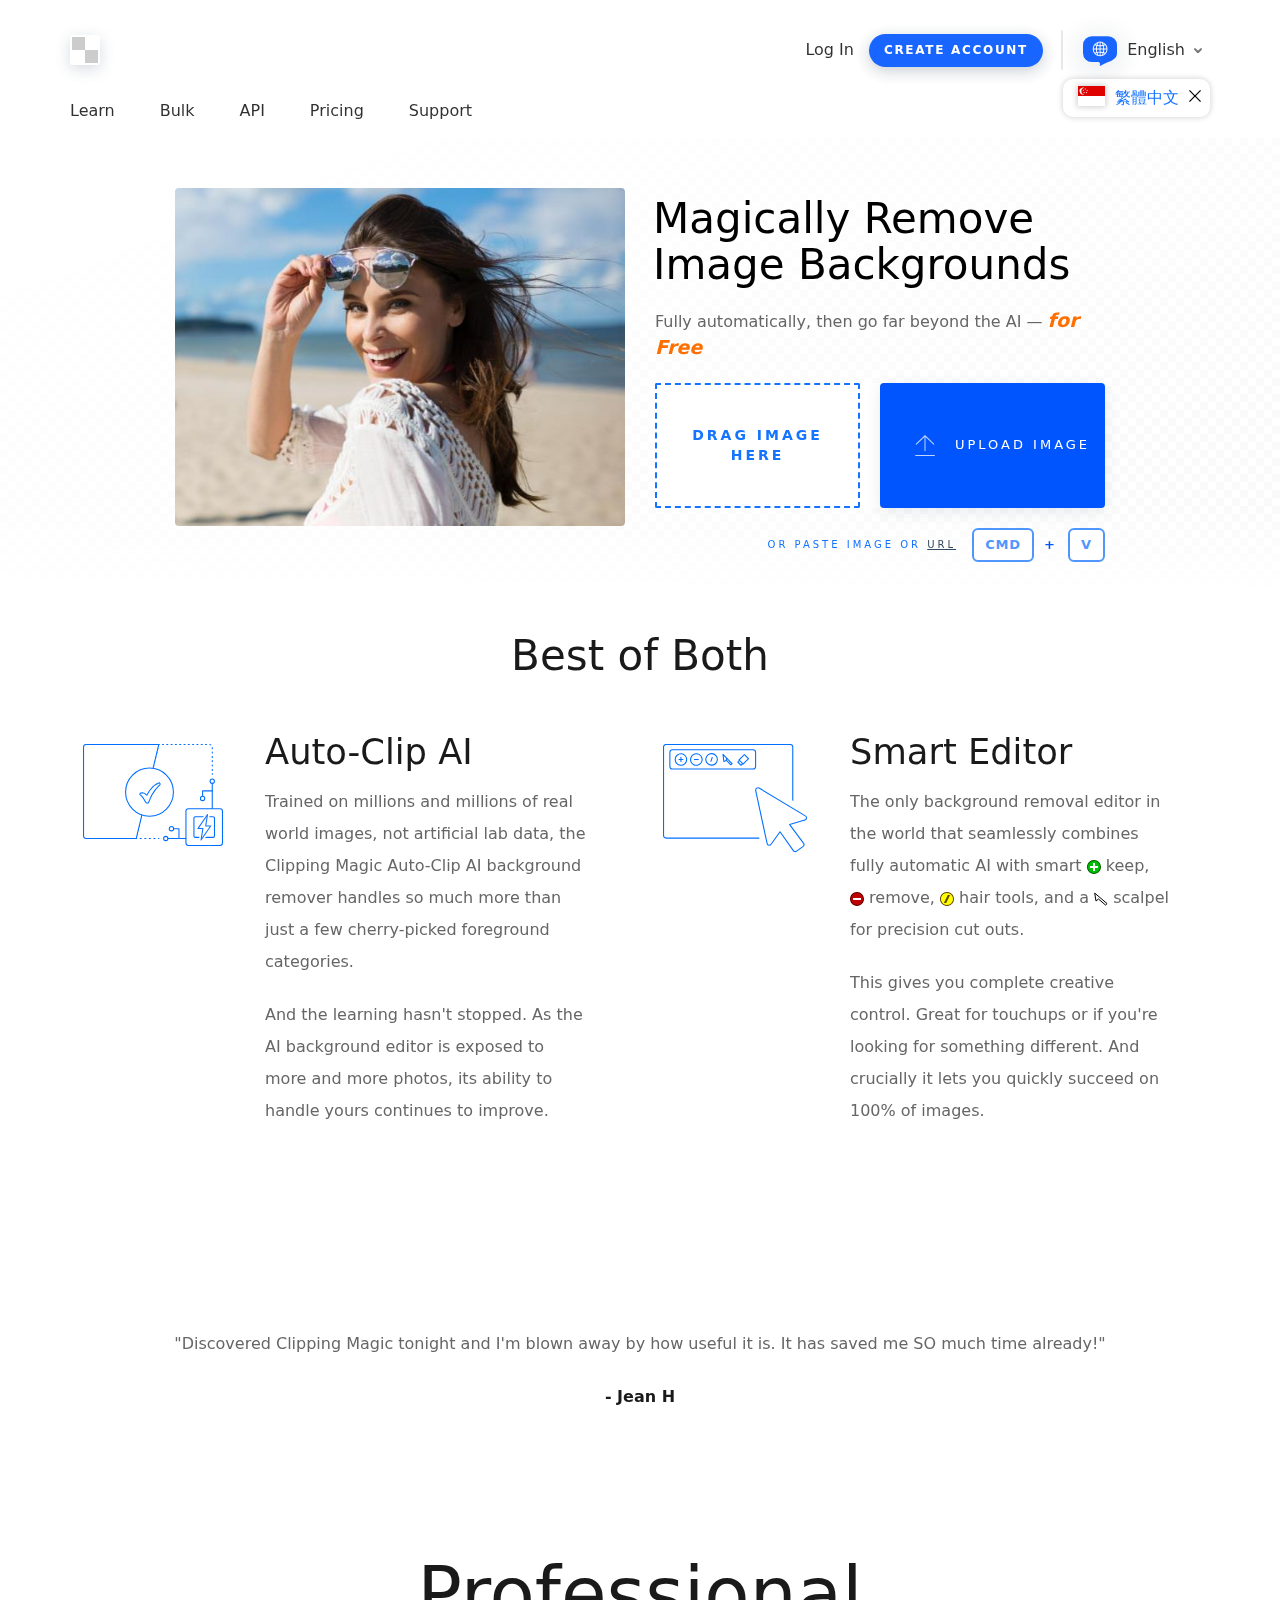
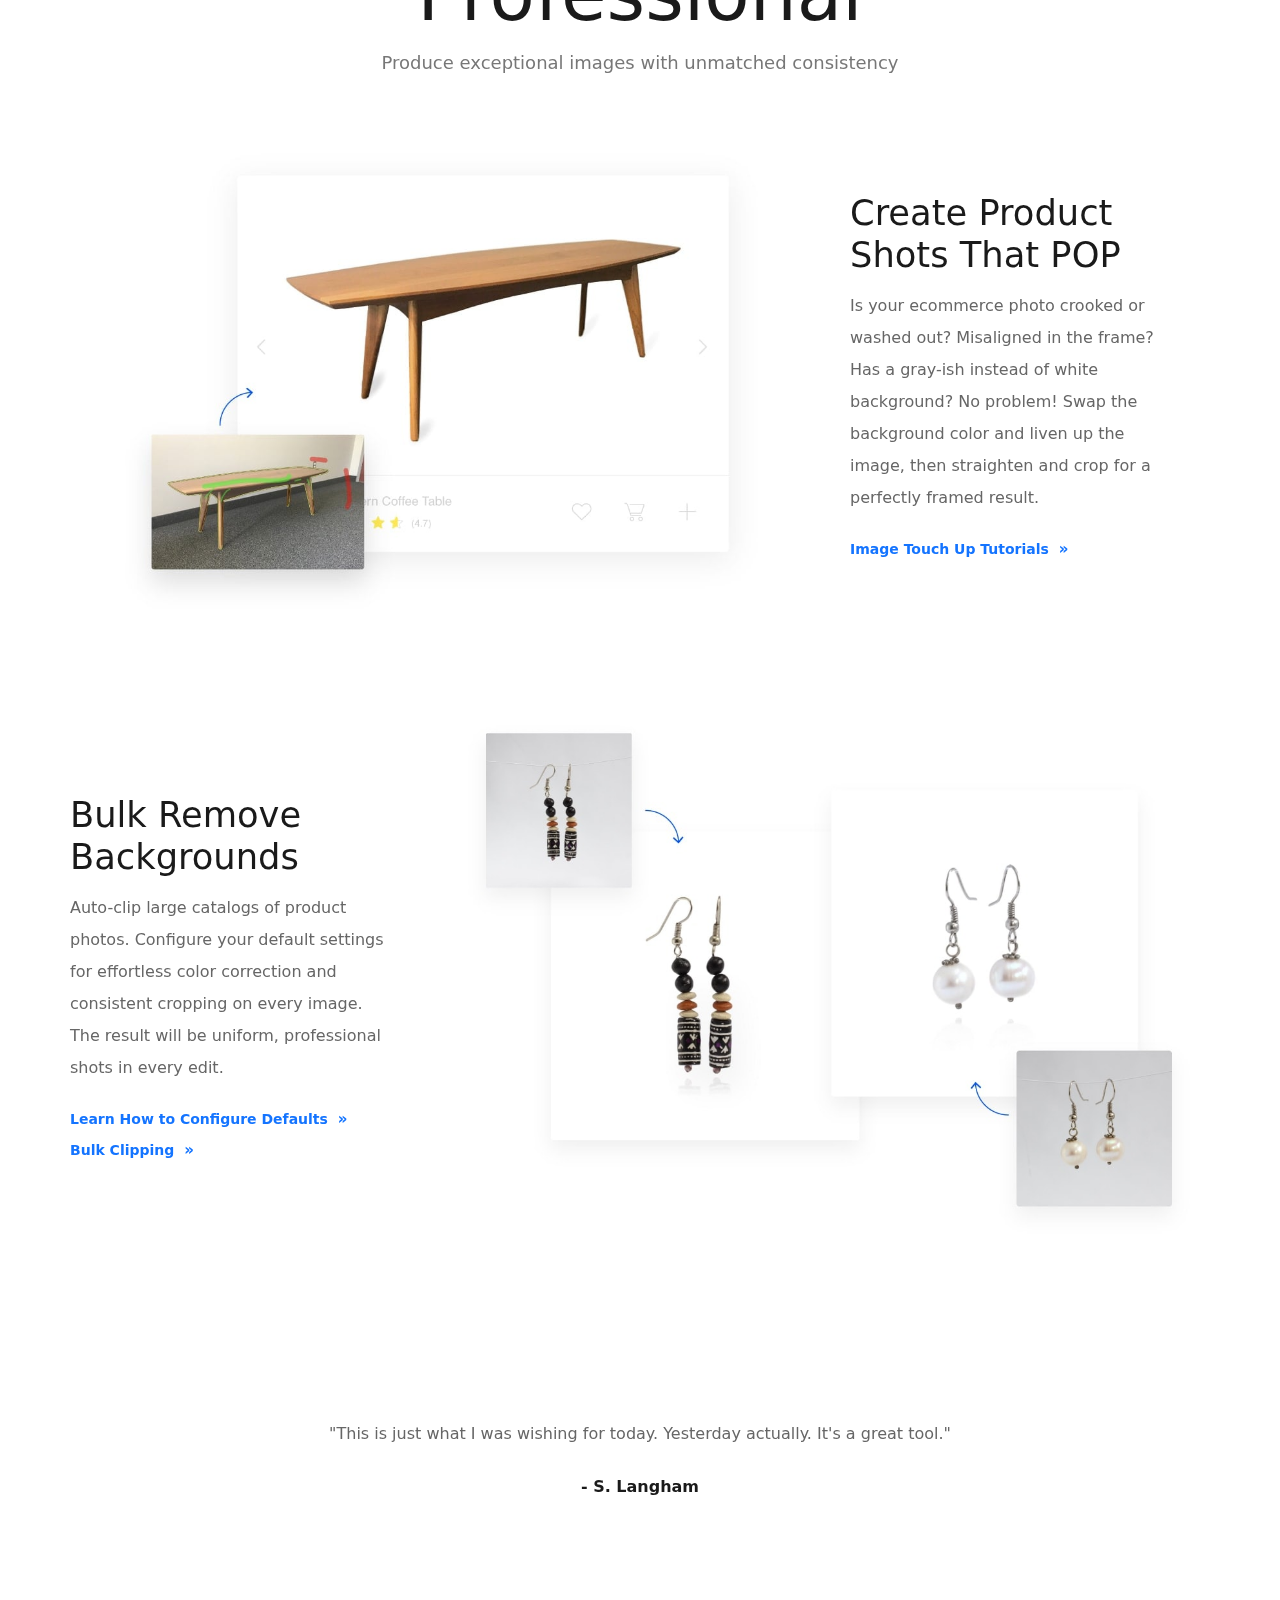
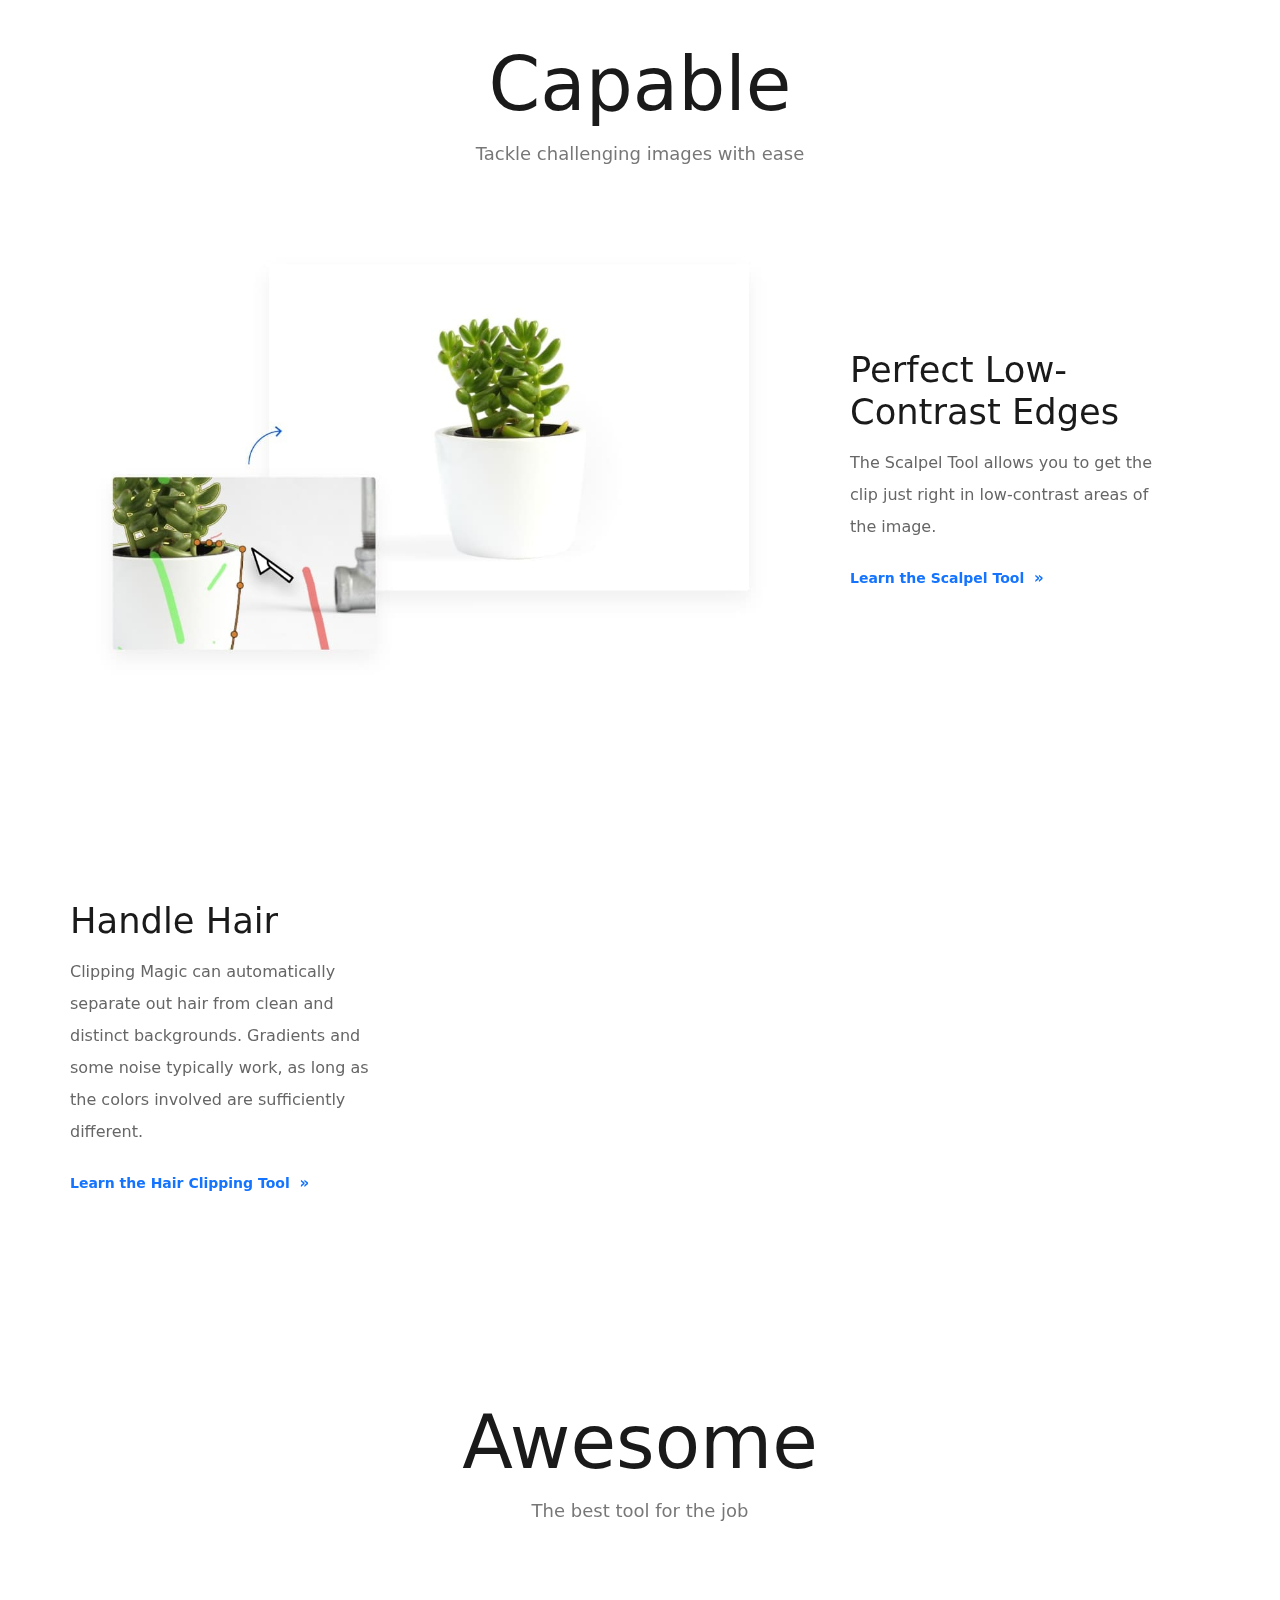
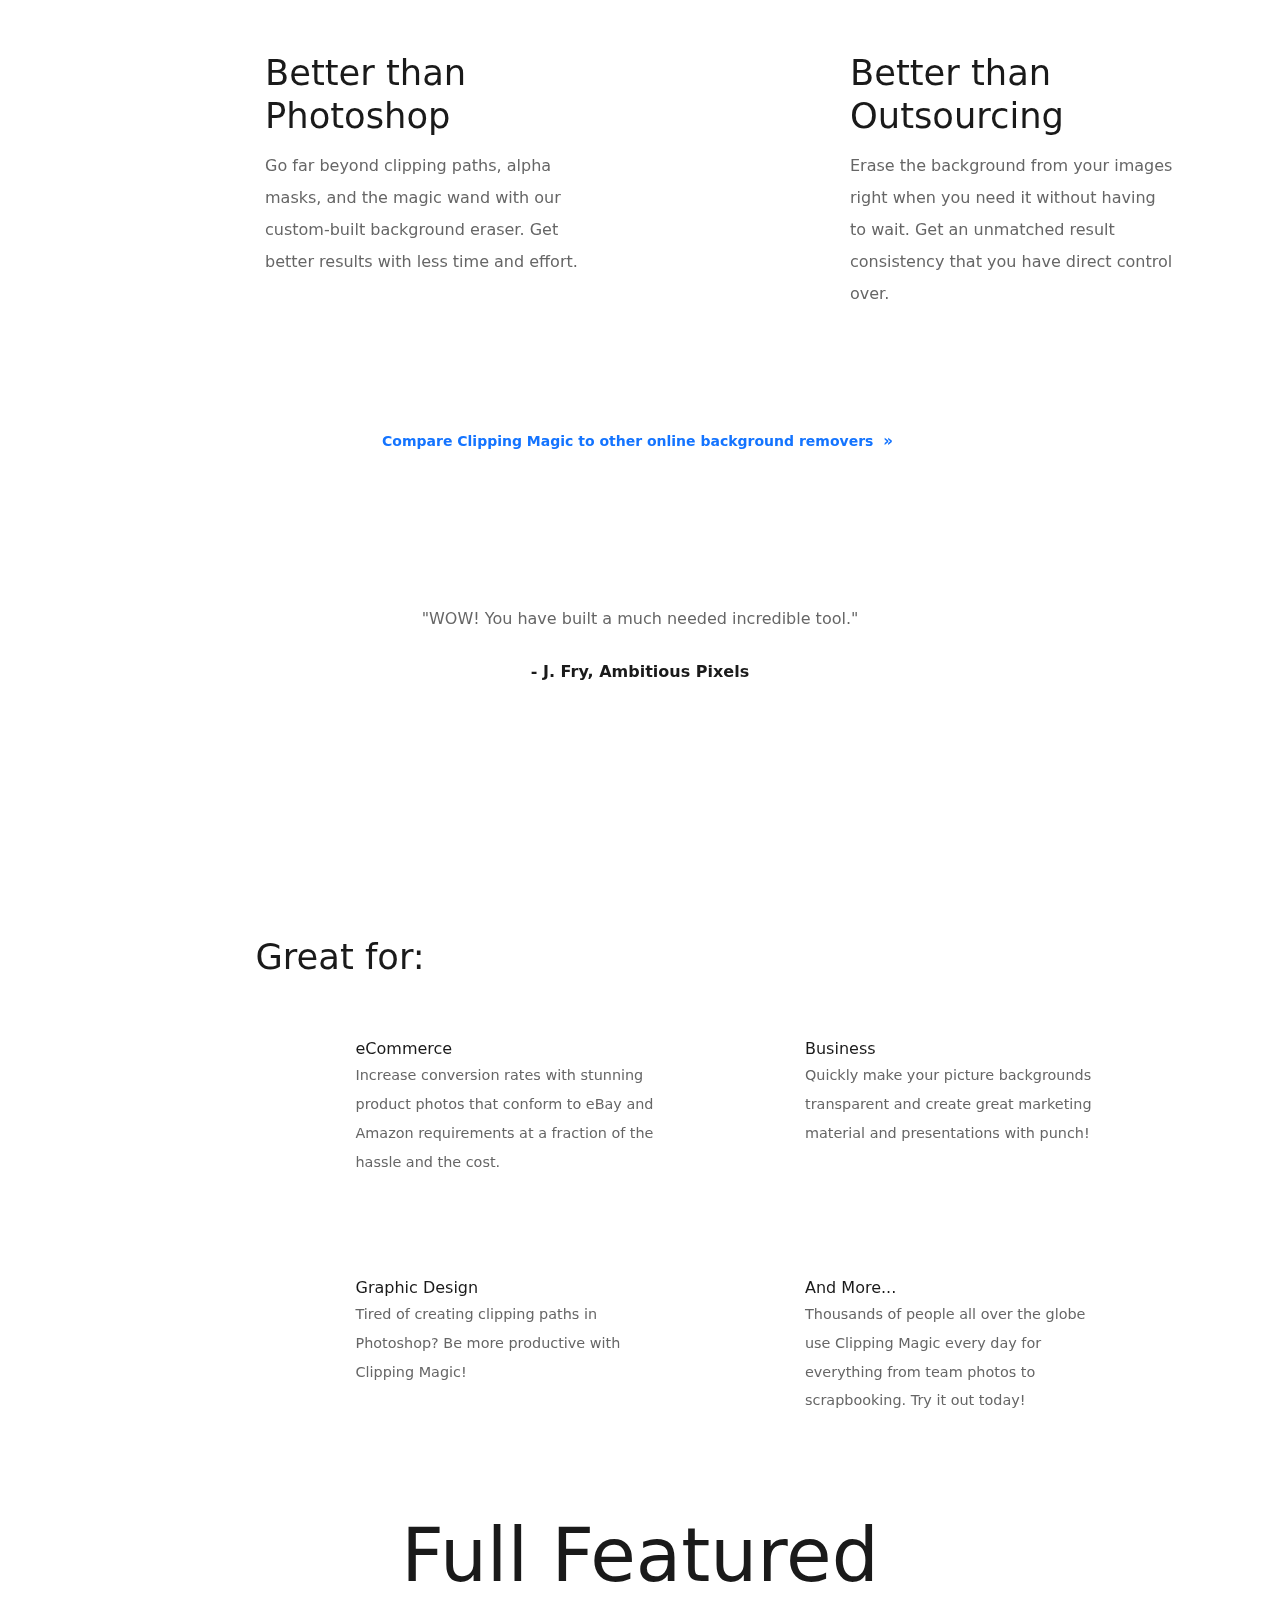
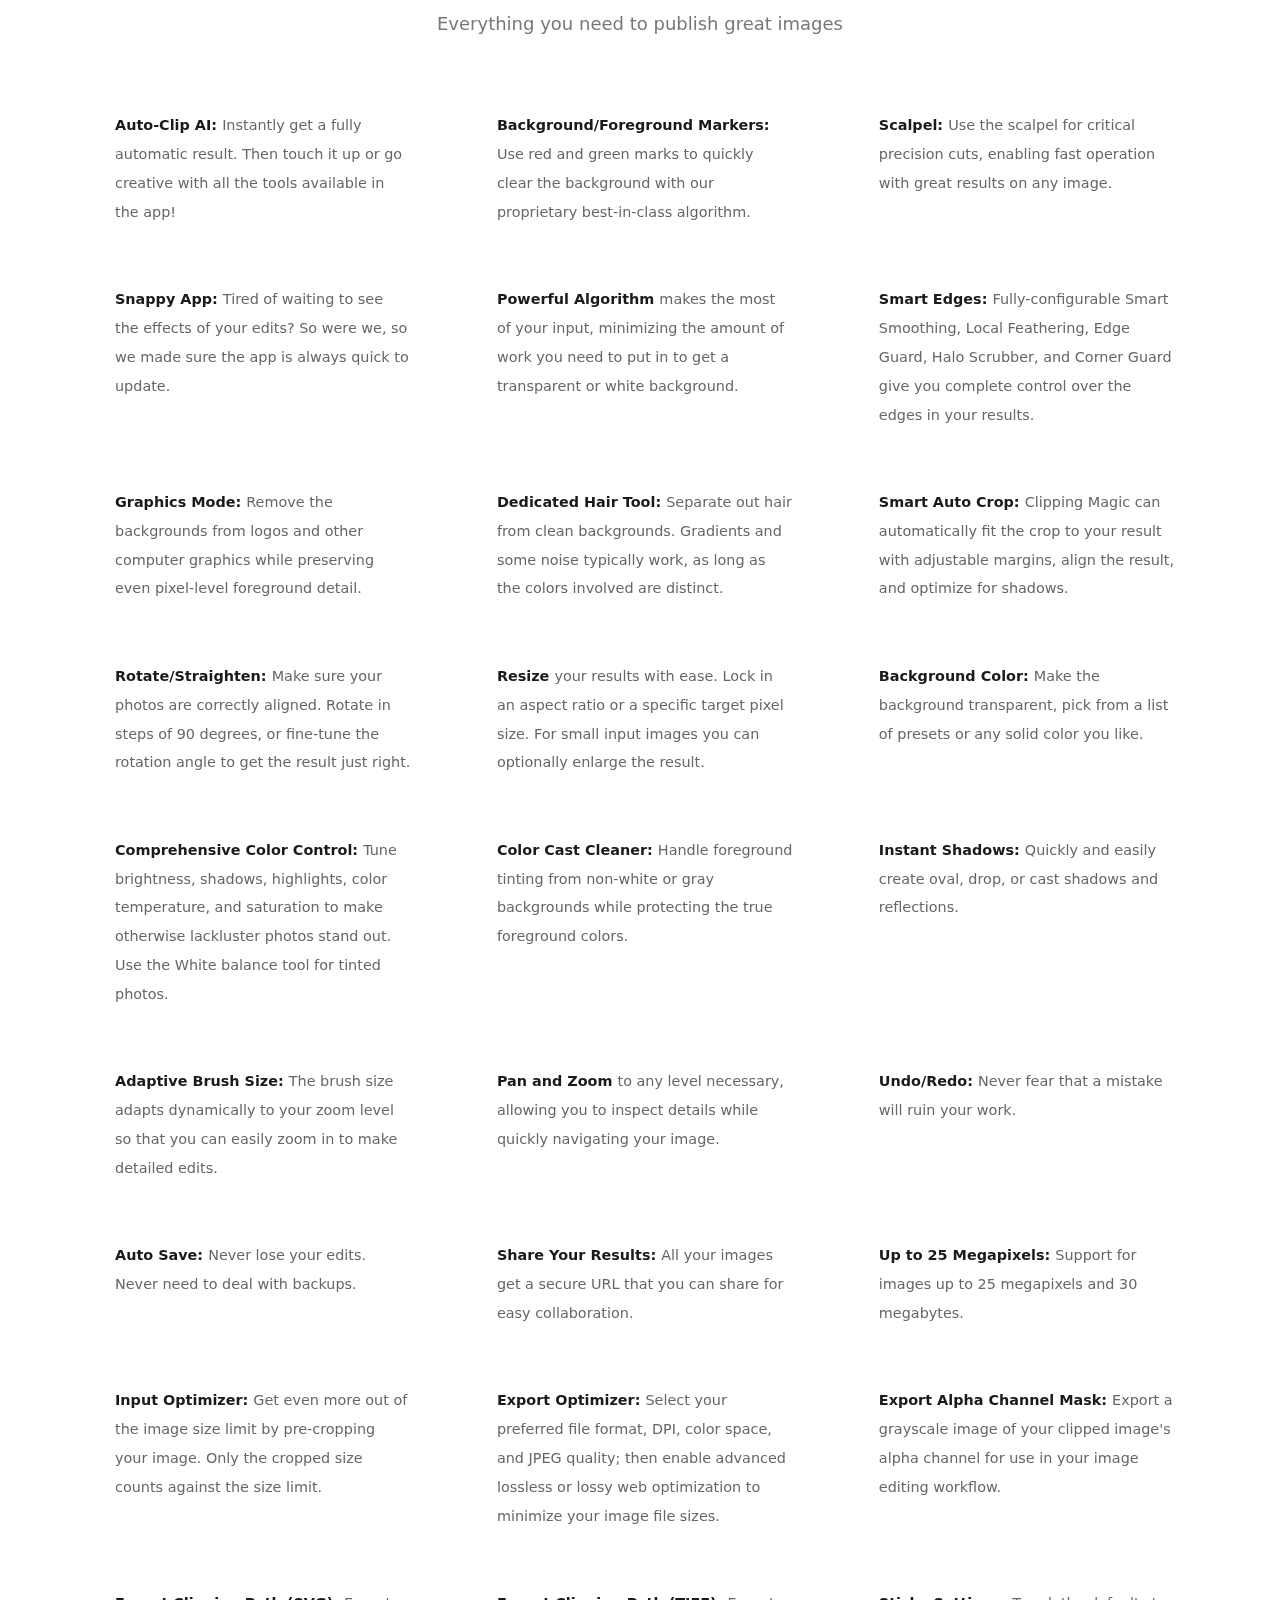
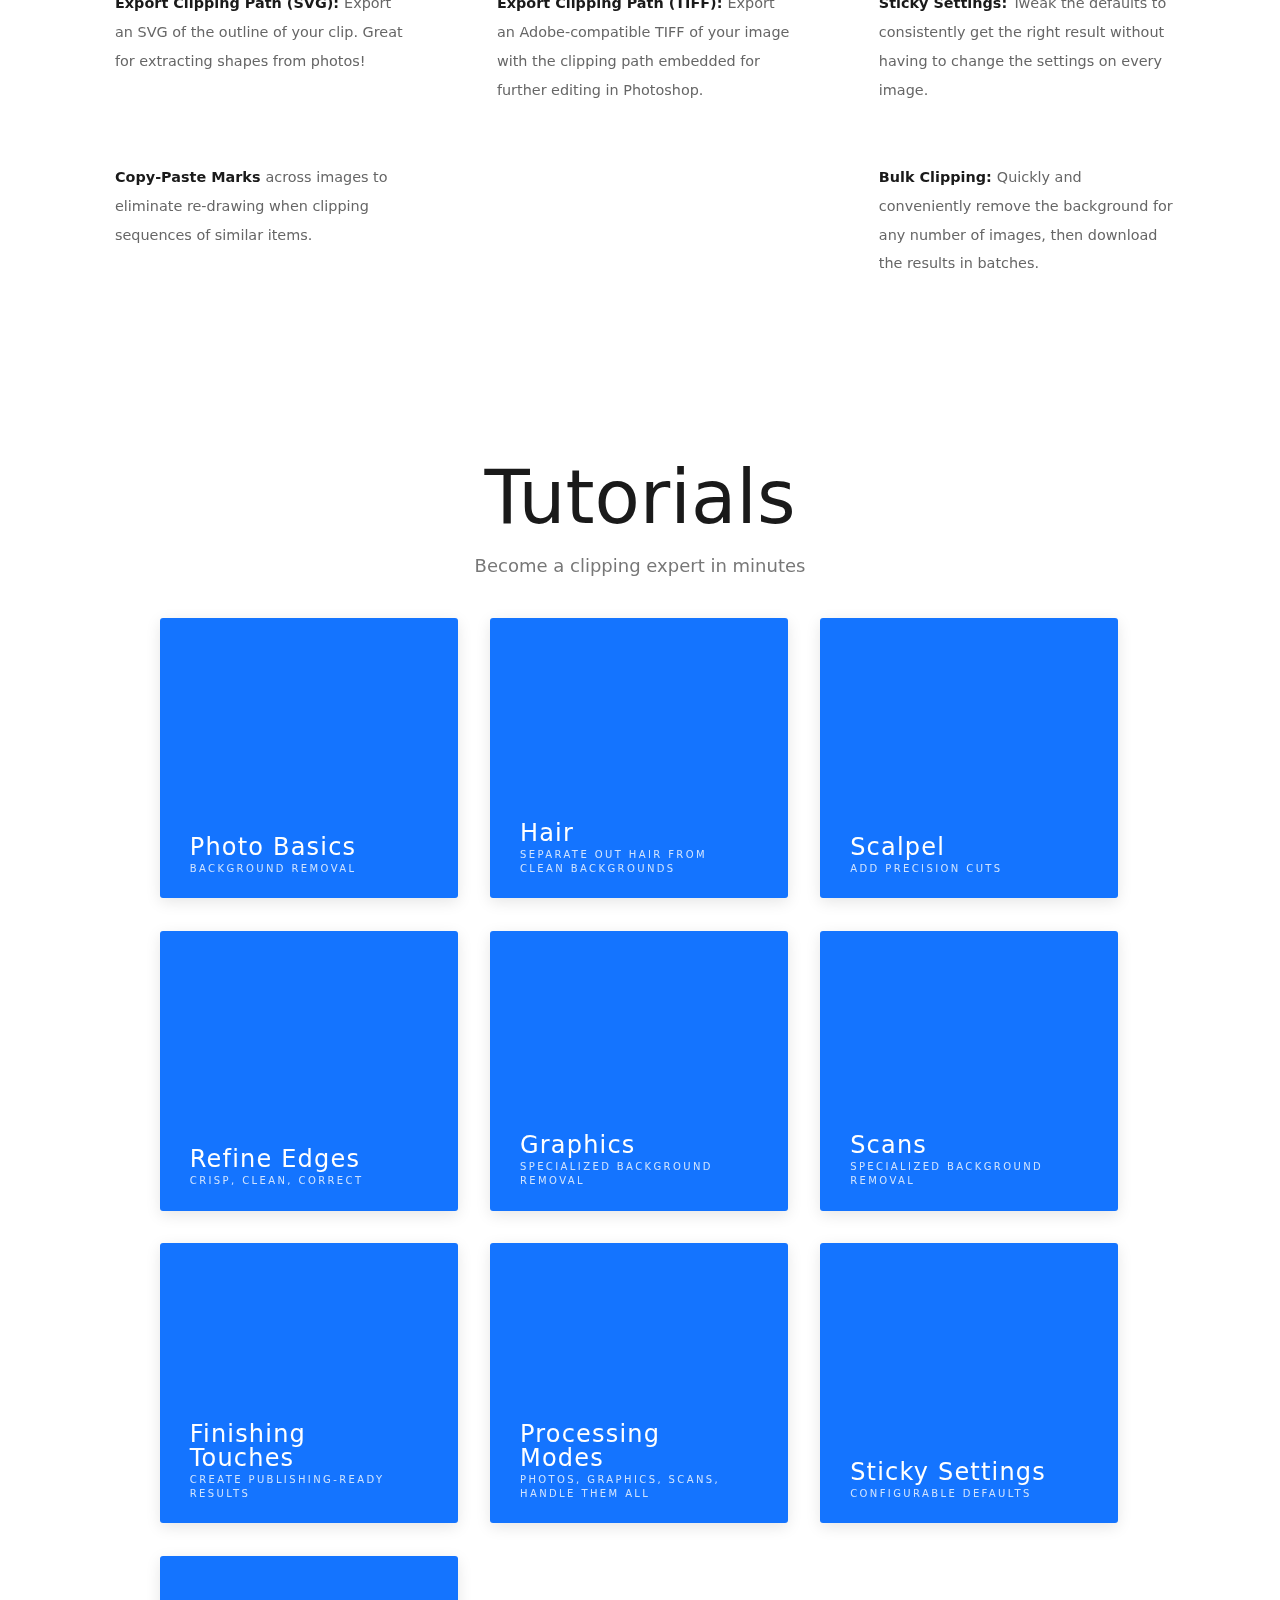
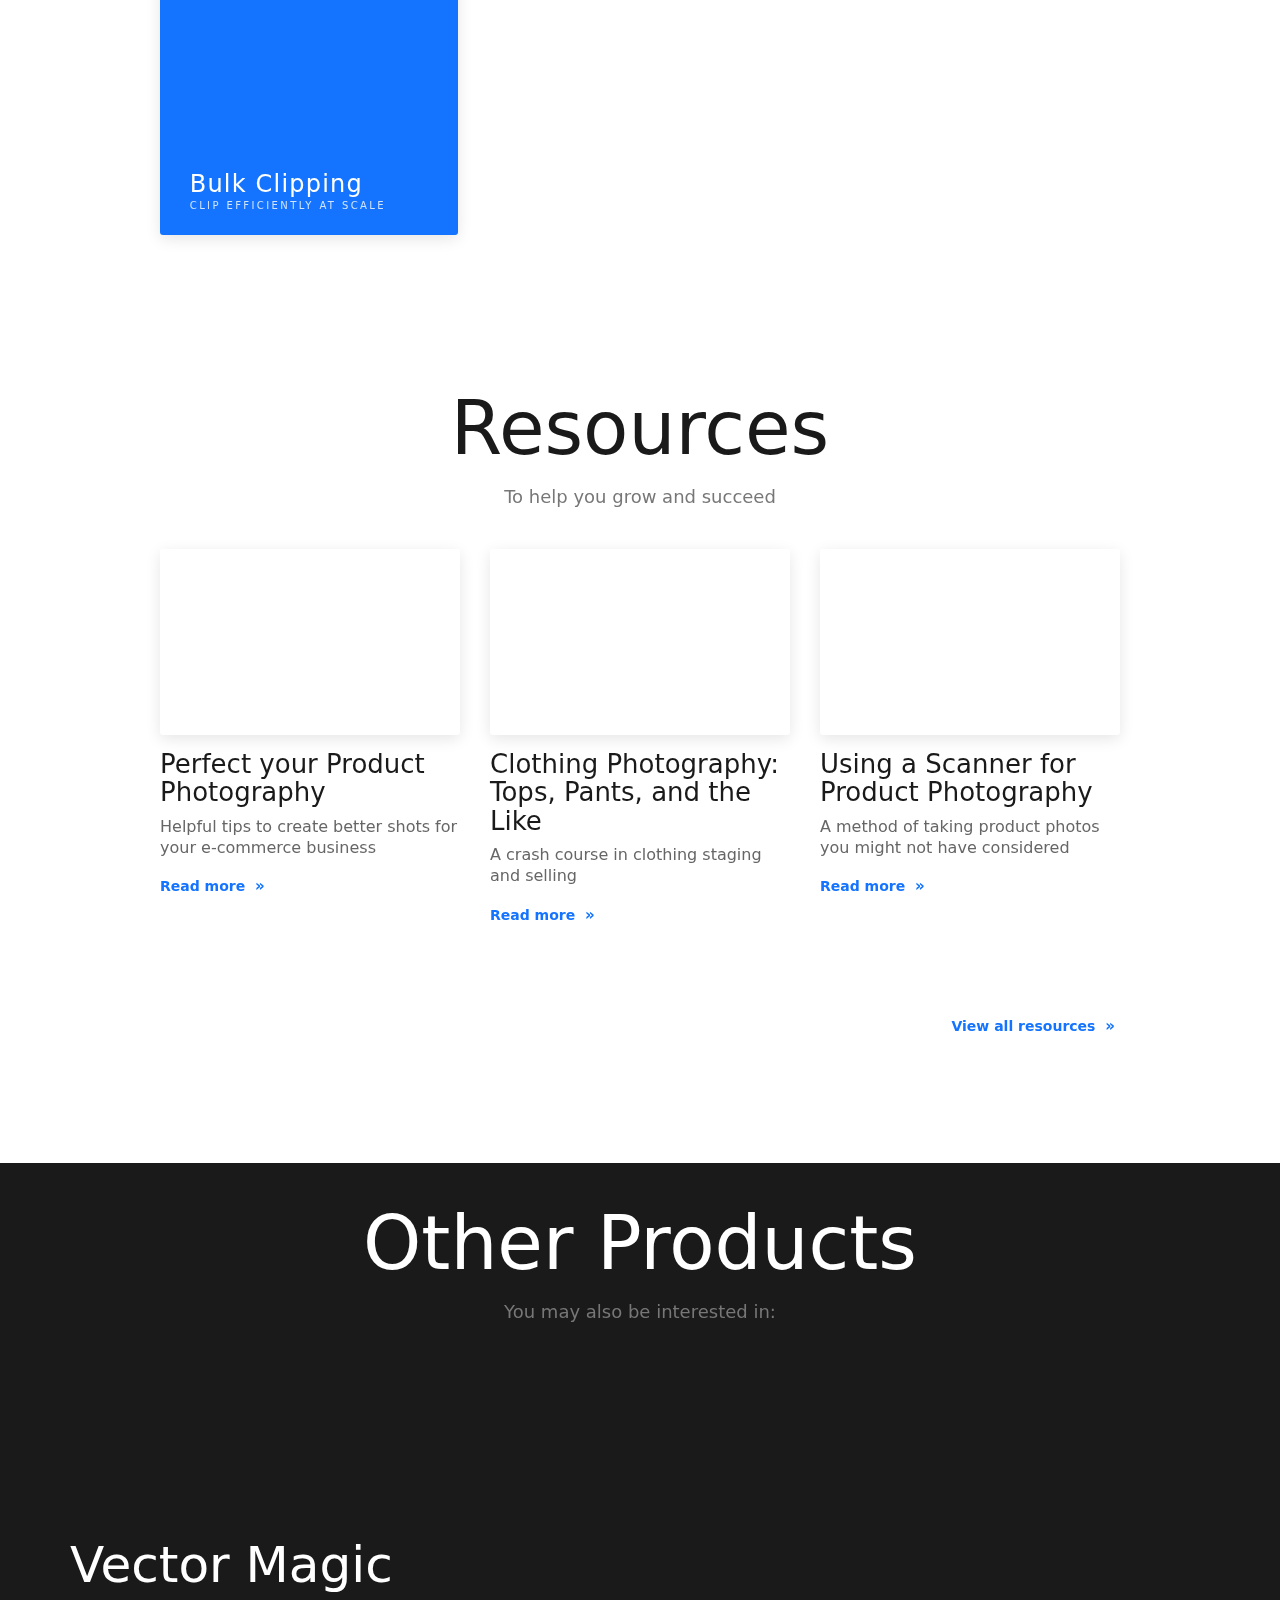
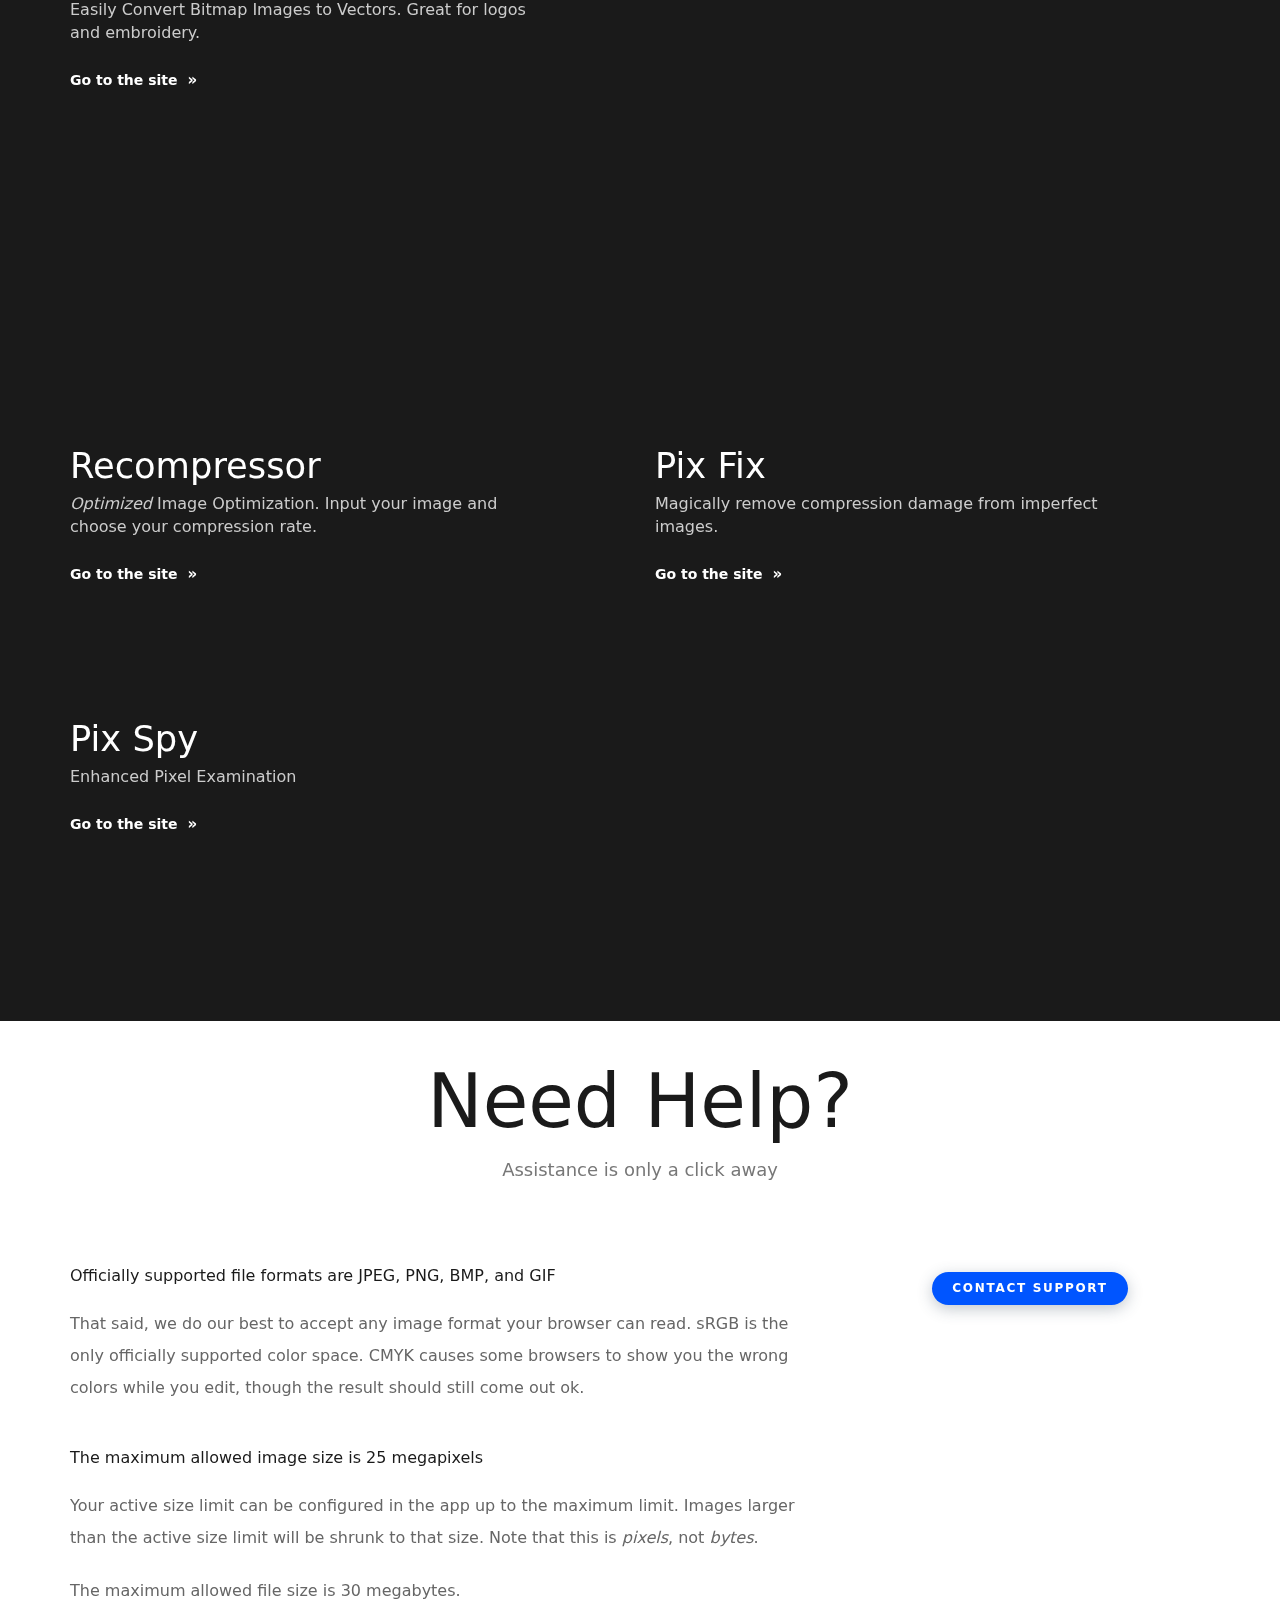
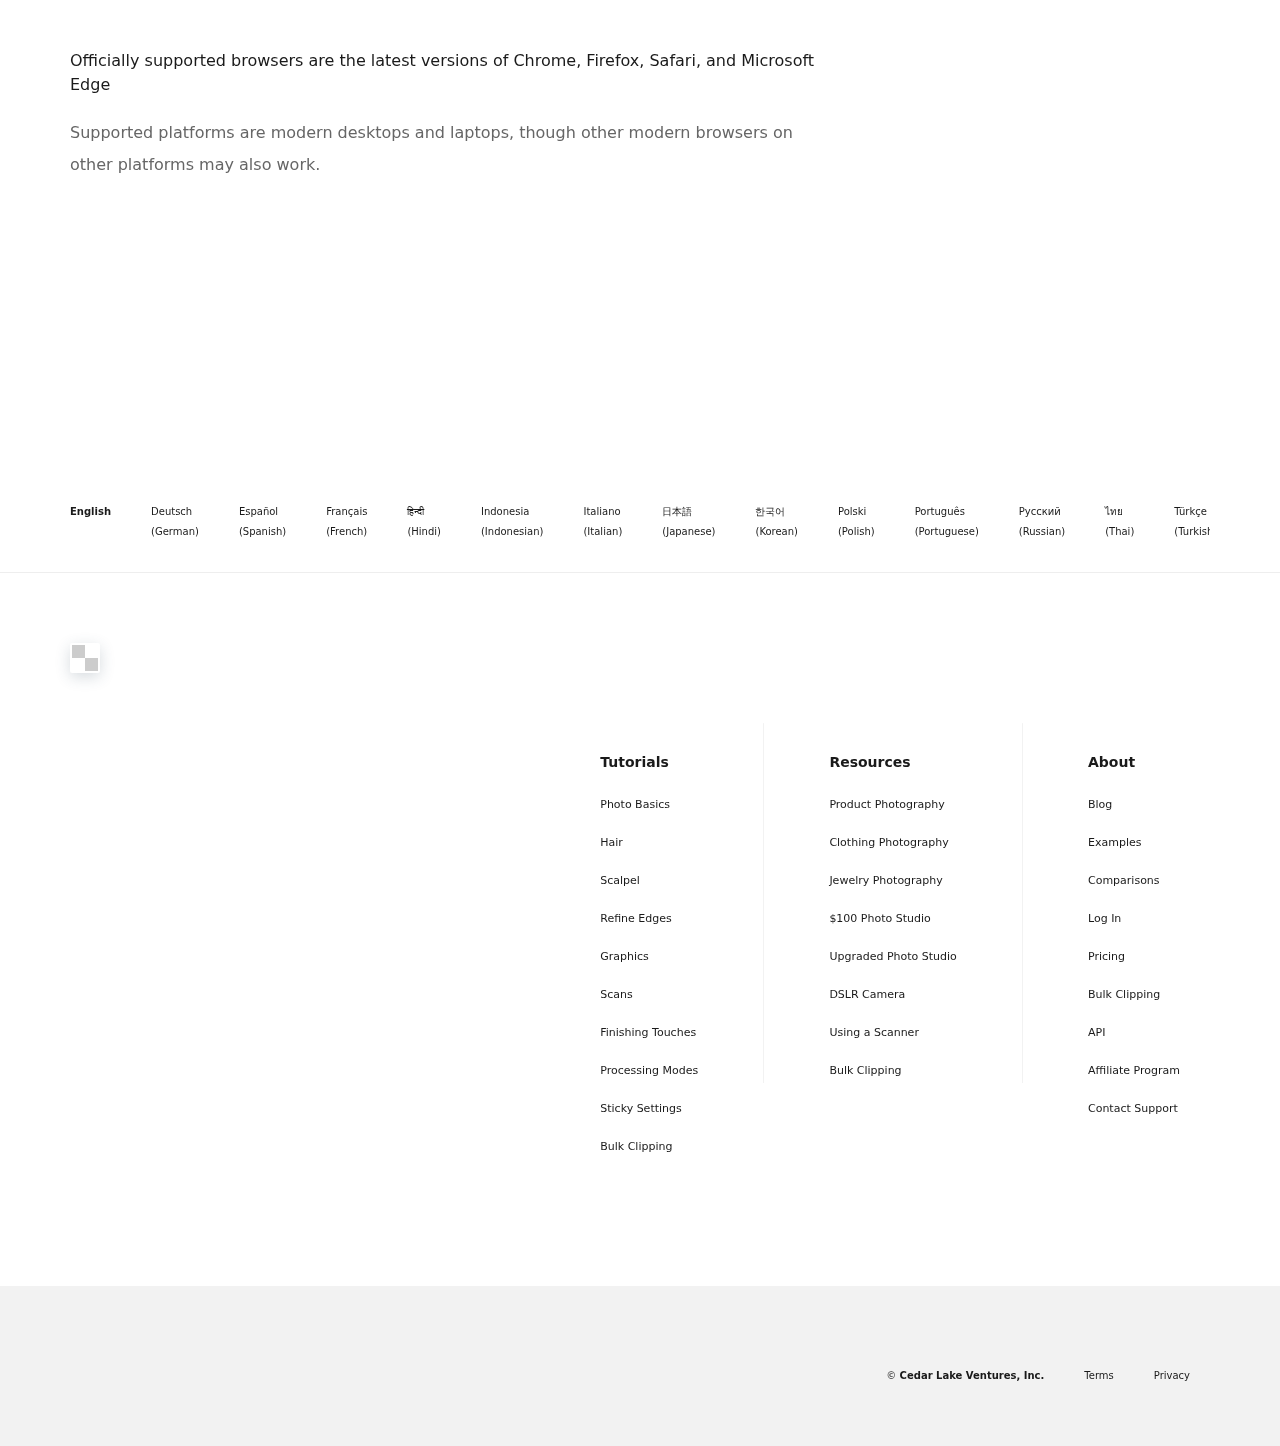
==== home.html @ fe0cdd24 "first push" ====
<!DOCTYPE html>
<html lang='en'>

<head>
	<meta charset="utf-8">

	<link rel="stylesheet" type="text/css" href="p/assets/all_1f2a49bfbda01e47bc4203880d5a41eb.css">
	<script type="text/javascript">
		var __jqdeferred = []; function $(a) { __jqdeferred.push(a); }
	</script>

	<script type="text/javascript">
		var Globals = { "s3_url": "https:\/\/d5nunyagcicgy.cloudfront.net\/", "s3_backup_url": "https:\/\/s3.amazonaws.com\/fs.clippingmagic.com\/", "BackgroundColors": ["rgba(255,255,255,0.000000)", "rgba(255,255,255,1.000000)", "rgba(0,0,0,1.000000)", "rgba(153,61,61,1.000000)", "rgba(153,98,61,1.000000)", "rgba(153,135,61,1.000000)", "rgba(135,153,61,1.000000)", "rgba(61,153,61,1.000000)", "rgba(61,153,135,1.000000)", "rgba(61,134,153,1.000000)", "rgba(61,98,153,1.000000)", "rgba(98,61,153,1.000000)", "rgba(134,61,153,1.000000)", "rgba(160,160,160,1.000000)", "rgba(255,0,0,1.000000)", "rgba(255,102,0,1.000000)", "rgba(255,217,64,1.000000)", "rgba(195,239,16,1.000000)", "rgba(14,241,14,1.000000)", "rgba(9,246,199,1.000000)", "rgba(0,204,255,1.000000)", "rgba(0,102,255,1.000000)", "rgba(102,0,255,1.000000)", "rgba(204,0,255,1.000000)", "rgba(224,224,224,1.000000)", "rgba(255,192,192,1.000000)", "rgba(255,217,192,1.000000)", "rgba(255,245,207,1.000000)", "rgba(240,251,195,1.000000)", "rgba(195,251,195,1.000000)", "rgba(194,252,241,1.000000)", "rgba(192,242,255,1.000000)", "rgba(192,217,255,1.000000)", "rgba(217,192,255,1.000000)", "rgba(242,192,255,1.000000)"], "BackgroundColorInts": [16777215, -1, -16777216, -6734531, -6725059, -6715587, -7890627, -12740291, -12740217, -12745063, -12754279, -10338919, -7979623, -6250336, -65536, -39424, -9920, -3936496, -15798002, -16124217, -16724737, -16750849, -10092289, -3407617, -2039584, -16192, -9792, -2609, -984125, -3933245, -3998479, -4132097, -4138497, -2506497, -868097], "Bulk": { "isUpload": false, "isApi": false, "isApiSingle": false, "useStickySettings": false, "isClip": false, "isIframe": false, "ClipImages": [], "MinId": 0, "State": "" }, "targetOrigin": "*", "webWorkers": { "perspectiveshadow_js": "https:\/\/d5nunyagcicgy.cloudfront.net\/p\/assets\/m\/PerspectiveShadow.min_8ab0fe4a28194d8d3868f0c8b3b554b0.js" }, "isDev": false, "NumPuntsWhenWorkersBusy": 2 };
	</script>
	<script src="p/assets/all_dda8fb3cdf0923692be6dd7fbccc2e03.js" type="text/javascript" defer></script>
	<script src="p/assets/m/Main.min_8d4bcfd6e57577e8a3ba4b0878e66bfa.js" type="text/javascript" defer></script>
	<meta http-equiv="X-UA-Compatible" content="IE=edge">
	<meta name="viewport" content="width=device-width, initial-scale=1">
	<meta name="apple-mobile-web-app-capable" content="yes">
	<meta name="mobile-web-app-capable" content="yes">
	<meta name="apple-mobile-web-app-status-bar-style" content="black-translucent">
	<meta name="apple-mobile-web-app-title" content="Clipping Magic">
	<link rel="icon" sizes="16x16" type="image/png"
		href="p/assets/m/drawings/clipping-magic-favicon-16_42966e5248c36402c175d31fe969eda6.png">
	<link rel="icon" sizes="32x32" type="image/png"
		href="p/assets/m/drawings/clipping-magic-favicon-32_67cf4edc307687edb5ac1cb91885648e.png">
	<link rel="icon" sizes="48x48" type="image/png"
		href="p/assets/m/drawings/clipping-magic-favicon-48_a96c9fe69269413fe53439327a3407ae.png">
	<link rel="icon" sizes="96x96" type="image/png"
		href="p/assets/m/drawings/clipping-magic-favicon-96_171f8bbc16b58329dab0e9ae67331f99.png">
	<link rel="icon" sizes="128x128" type="image/png"
		href="p/assets/m/drawings/clipping-magic-favicon-128_ce54dcaa31ecc582ae4003ff46227043.png">
	<link rel="icon" sizes="144x144" type="image/png"
		href="p/assets/m/drawings/clipping-magic-favicon-144_160e83f4b222efc14563eba766318ba2.png">
	<link rel="icon" sizes="192x192" type="image/png"
		href="p/assets/m/drawings/clipping-magic-favicon-192_dd05a17c77734f558649d9030f4aecda.png">
	<link rel="icon" sizes="256x256" type="image/png"
		href="p/assets/m/drawings/clipping-magic-favicon-256_4f6f957a8bcccc87bb776d420c760284.png">
	<link rel="icon" sizes="384x384" type="image/png"
		href="p/assets/m/drawings/clipping-magic-favicon-384_de7a962497a97763ab24f4c4926ebc8f.png">
	<link rel="icon" sizes="512x512" type="image/png"
		href="p/assets/m/drawings/clipping-magic-favicon-512_6d24e9284b1f3237231e83a66203858f.png">
	<link rel="shortcut icon" type="image/vnd.microsoft.icon"
		href="p/assets/m/drawings/clipping-magic-favicon_ea45155335ddcb3fa496a81366bb134d.ico">
	<link rel="apple-touch-icon" sizes="152x152" type="image/png"
		href="p/assets/m/drawings/clipping-magic-apple-icon-152_a4a6e1c2e9e5f4c063121fdc20f952fa.png">
	<link rel="apple-touch-icon" sizes="167x167" type="image/png"
		href="p/assets/m/drawings/clipping-magic-apple-icon-167_ff9c1847da3a425d4fa11599744d437f.png">
	<link rel="apple-touch-icon" sizes="180x180" type="image/png"
		href="p/assets/m/drawings/clipping-magic-apple-icon-180_bee5c4bf919bff028fb014bfb0d09fc3.png">
	<meta name="p:domain_verify" content="cc652cf49ce1943550001c7b7cfe2652">
	<script type="text/javascript">
		(function (i, s, o, g, r, a, m) {
			i['GoogleAnalyticsObject'] = r; i[r] = i[r] || function () {
				(i[r].q = i[r].q || []).push(arguments)
			}, i[r].l = 1 * new Date(); a = s.createElement(o),
				m = s.getElementsByTagName(o)[0]; a.async = 1; a.src = g; m.parentNode.insertBefore(a, m)
		})(window, document, 'script', '//www.google-analytics.com/analytics.js', 'ga');

		ga('create', 'UA-1558567-13', 'auto');
		ga('set', 'anonymizeIp', true); ga('send', 'pageview'); 
	</script>

	<script type="text/javascript">
		var GlobalsEx = { "stickySettings": "", "defaultBulkDownloadMode": "BulkDownloadModeSingle", "hasCreditsLeft": false, "Bulk_isAllowed": false, "showTutorial": true, "showGuides": true, "hasSavedMask": false, "hideBottomToolbar": false }; var I18nPhrases = { "Enable": "Enable", "Failed to send message to worker.": "Failed to send message to worker.", "{0} object": "{0} object", "Unable to connect to the worker. Is your firewall or proxy blocking WebSockets?": "Unable to connect to the worker. Is your firewall or proxy blocking WebSockets?", "Bottom": "Bottom", "Terribly sorry, but your browser appears to be missing key feature(s) required to use this website:": "Terribly sorry, but your browser appears to be missing key feature(s) required to use this website:", "On": "On", "Lossy": "Lossy", "levels adjusted": "levels adjusted", "Pasted something that wasn't an image or URL?": "Pasted something that wasn't an image or URL?", "opaque background": "opaque background", "Unsupported Browser": "Unsupported Browser", "Failed to parse JSON response.": "Failed to parse JSON response.", "locked aspect ratio: {0}": "locked aspect ratio: {0}", "Dropped a non-file input": "Dropped a non-file input", "Unknown image - it may have been deleted, or you may not have the necessary credentials to access it": "Unknown image - it may have been deleted, or you may not have the necessary credentials to access it", "Disable": "Disable", "quality level {0}": "quality level {0}", "Please log in to copy\/paste masks.": "Please log in to copy\/paste masks.", "fit to result": "fit to result", "Please try the latest version of one of these browsers instead: <b>{0}, {1}, {2}, {3}<\/b>.": "Please try the latest version of one of these browsers instead: <b>{0}, {1}, {2}, {3}<\/b>.", "Already queued, ignored": "Already queued, ignored", "Pixels": "Pixels", "Auto": "Auto", "Rename image to:": "Rename image to:", "Small": "Small", "Error": "Error", "{0} margin": "{0} margin", "Please try again, or try another image.": "Please try again, or try another image.", "Couldn't read the file": "Couldn't read the file", "Large": "Large", "Uploading...": "Uploading...", "Off": "Off", "Enabled": "Enabled", "white balance": "white balance", "Failed to read image file with name: \"{0}\", and type: \"{1}\".": "Failed to read image file with name: \"{0}\", and type: \"{1}\".", "enabled": "enabled", "fixed size: {0}": "fixed size: {0}", "Ignore": "Ignore", "temperature": "temperature", "default color space": "default color space", "Retry": "Retry", "Top": "Top", "Uploading... {0}": "Uploading... {0}", "{0} ({1})": "{0} ({1})", "Unchanged": "Unchanged", "Paste should work in at least Chrome, Firefox, and Microsoft Edge.": "Paste should work in at least Chrome, Firefox, and Microsoft Edge.", "There are unsaved changes.": "There are unsaved changes.", "Picked a non-file input": "Picked a non-file input", "Please enter the image URL to upload:": "Please enter the image URL to upload:", "lossy optimization": "lossy optimization", "Unexpected worker disconnection.": "Unexpected worker disconnection.", "Failed to fetch \"{0}\"": "Failed to fetch \"{0}\"", "levels not adjusted": "levels not adjusted", "Unconstrained": "Unconstrained", "color cast removal": "color cast removal", "color space": "color space", "rotated {0}&deg;": "rotated {0}&deg;", "Please subscribe to a Bulk Clipping plan first, thanks!": "Please subscribe to a Bulk Clipping plan first, thanks!", "Original + Marks": "Original + Marks", "Aspect Ratio": "Aspect Ratio", "Download server closed connection prematurely.": "Download server closed connection prematurely.", "{0} enabled": "{0} enabled", "{0} disabled": "{0} disabled", "Ok": "Ok", "no oval shadows": "no oval shadows", "Medium": "Medium", "Workers overloaded. Additional workers are being spawned - they should be online in a couple of minutes.": "Workers overloaded. Additional workers are being spawned - they should be online in a couple of minutes.", "Terribly sorry, but the request failed.": "Terribly sorry, but the request failed.", "{0} blur radius": "{0} blur radius", "Terribly sorry, it seems like your browser doesn't fully support pasting of images yet?": "Terribly sorry, it seems like your browser doesn't fully support pasting of images yet?", "{0} height": "{0} height", "Uploading original image": "Uploading original image", "{0} offset": "{0} offset", "{0} opacity": "{0} opacity", "Terribly sorry, but an unrecoverable server error has occurred:": "Terribly sorry, but an unrecoverable server error has occurred:", "Retrying now...": "Retrying now...", "Tight": "Tight", "unconstrained": "unconstrained", "{0} opacity scale": "{0} opacity scale", "Smart": "Smart", "Uploading thumbnail": "Uploading thumbnail", "{0} \/ {1} left": "{0} \/ {1} left", "Connect to worker": "Connect to worker", "manual crop": "manual crop", "Storing Copied Mask": "Storing Copied Mask", "Pending...": "Pending...", "Sorry, failed to save your sticky settings:": "Sorry, failed to save your sticky settings:", "{0} {0,plural,one{megapixel}other{megapixels}}": "{0} {0,plural,one{megapixel}other{megapixels}}", "None": "None", "Target Size": "Target Size", "not web optimized": "not web optimized", "disabled": "disabled", "Lossless": "Lossless", "transparent background": "transparent background", "Saving edits": "Saving edits", "default DPI": "default DPI", "Pad": "Pad", "1 oval shadow": "1 oval shadow", "Fixed": "Fixed", "oval shadows": "oval shadows", "Result": "Result", "Result (PNG)": "Result (PNG)", "Timeout or worker termination": "Timeout or worker termination", "Please verify your network connection.": "Please verify your network connection.", "Result (JPEG)": "Result (JPEG)", "Custom": "Custom", "{0} shadows": "{0} shadows", "lossless optimization": "lossless optimization", "{0} alignment": "{0} alignment", "Local": "Local", "Failed to connect to the server.": "Failed to connect to the server.", "Retrying in {0} {0,plural,one{second}other{seconds}}...": "Retrying in {0} {0,plural,one{second}other{seconds}}...", "Task": "Task", "{0} blur scale": "{0} blur scale", "Middle": "Middle", "Please pick a file smaller than {0} {0,plural,one{byte}other{bytes}}.": "Please pick a file smaller than {0} {0,plural,one{byte}other{bytes}}.", "Preview": "Preview", "Percent": "Percent", "The file is too large to upload.": "The file is too large to upload.", "Pasted a non-file input": "Pasted a non-file input", "Please try again and let us know if the error persists!": "Please try again and let us know if the error persists!", "Duplicate": "Duplicate", "web optimized": "web optimized", "Original": "Original" };
	</script>
	<title>Clipping Magic: Remove Background From Image</title>
	<meta name="description"
		content="Remove background from image 100% automatically — Smart Clip Editor — Crop, rotate, fix colors, add shadows &amp; reflections — for Free">
	<link rel="alternate" hreflang="en" href="">
	<link rel="alternate" hreflang="de" href="https://de.clippingmagic.com/">
	<link rel="alternate" hreflang="es" href="https://es.clippingmagic.com/">
	<link rel="alternate" hreflang="fr" href="https://fr.clippingmagic.com/">
	<link rel="alternate" hreflang="hi" href="https://hi.clippingmagic.com/">
	<link rel="alternate" hreflang="id" href="https://id.clippingmagic.com/">
	<link rel="alternate" hreflang="it" href="https://it.clippingmagic.com/">
	<link rel="alternate" hreflang="ja" href="https://ja.clippingmagic.com/">
	<link rel="alternate" hreflang="ko" href="https://ko.clippingmagic.com/">
	<link rel="alternate" hreflang="pl" href="https://pl.clippingmagic.com/">
	<link rel="alternate" hreflang="pt" href="https://pt.clippingmagic.com/">
	<link rel="alternate" hreflang="ru" href="https://ru.clippingmagic.com/">
	<link rel="alternate" hreflang="th" href="https://th.clippingmagic.com/">
	<link rel="alternate" hreflang="tr" href="https://tr.clippingmagic.com/">
	<link rel="alternate" hreflang="vi" href="https://vi.clippingmagic.com/">
	<link rel="alternate" hreflang="zh-Hans" href="https://zh.clippingmagic.com/">
	<link rel="alternate" hreflang="zh-Hant" href="https://tw.clippingmagic.com/">
	<script type="text/javascript">
		var GlobalsShared = { "locale": "en-US", "localeQueryParameter": "lc" };
	</script>
	<!-- clipper-cf2a082229008462ca9c4660f1b34d0ab860bbe6-d0a0d877364e80aa59627c51a6873a56f7a3b751-01a616403699f621f503e53a4aae7943 -->
</head>

<body id="main">
	<nav class="ClipperNav-nav_container">
		<div class="ClipperNav-language_account_mobile_bar">
			<ul>
				<li>
					<a href="https://cedarlakeventures.com/signon/v0/w355d8417a114846d/single?lc=en-US&amp;loginPath=%2Flogin_callback%3Fredir%3D%252F&amp;email="
						class="Signon-trigger"
						data-url="https://cedarlakeventures.com/signon/v0/w355d8417a114846d/single?lc=en-US&amp;loginPath=%2Flogin_callback%3Fredir%3D%252F&amp;email=&amp;noChrome=1">Log
						In</a>
				</li>
				<li>
					<a href="https://cedarlakeventures.com/signon/v0/w355d8417a114846d/single?lc=en-US&amp;loginPath=%2Flogin_callback%3Fredir%3D%252F"
						class="Signon-trigger"
						data-url="https://cedarlakeventures.com/signon/v0/w355d8417a114846d/single?lc=en-US&amp;loginPath=%2Flogin_callback%3Fredir%3D%252F&amp;noChrome=1">Create
						Account</a>
				</li>
				<li class="ClipperNav-partition"></li>
				<li class="dropdown" style="margin-top: 2px;">
					<a href="#" class="dropdown-toggle" data-toggle="dropdown" style="text-decoration: none;"><span
							class="speech_bubble"><img
								src="data:image/svg+xml,%3C%3Fxml%20version%3D%221.0%22%20encoding%3D%22UTF-8%22%20standalone%3D%22no%22%3F%3E%0D%0A%3Csvg%0D%0A%20%20%20xmlns%3Adc%3D%22http%3A%2F%2Fpurl.org%2Fdc%2Felements%2F1.1%2F%22%0D%0A%20%20%20xmlns%3Acc%3D%22http%3A%2F%2Fcreativecommons.org%2Fns%23%22%0D%0A%20%20%20xmlns%3Ardf%3D%22http%3A%2F%2Fwww.w3.org%2F1999%2F02%2F22-rdf-syntax-ns%23%22%0D%0A%20%20%20xmlns%3Asvg%3D%22http%3A%2F%2Fwww.w3.org%2F2000%2Fsvg%22%0D%0A%20%20%20xmlns%3D%22http%3A%2F%2Fwww.w3.org%2F2000%2Fsvg%22%0D%0A%20%20%20xmlns%3Asodipodi%3D%22http%3A%2F%2Fsodipodi.sourceforge.net%2FDTD%2Fsodipodi-0.dtd%22%0D%0A%20%20%20xmlns%3Ainkscape%3D%22http%3A%2F%2Fwww.inkscape.org%2Fnamespaces%2Finkscape%22%0D%0A%20%20%20viewBox%3D%220%200%2030%2030%22%0D%0A%20%20%20version%3D%221.1%22%0D%0A%20%20%20id%3D%22svg12%22%0D%0A%20%20%20sodipodi%3Adocname%3D%22language-picker-globe.svg%22%0D%0A%20%20%20width%3D%2230%22%0D%0A%20%20%20height%3D%2230%22%0D%0A%20%20%20inkscape%3Aversion%3D%220.92.1%20r15371%22%3E%0D%0A%20%20%3Cmetadata%0D%0A%20%20%20%20%20id%3D%22metadata16%22%3E%0D%0A%20%20%20%20%3Crdf%3ARDF%3E%0D%0A%20%20%20%20%20%20%3Ccc%3AWork%0D%0A%20%20%20%20%20%20%20%20%20rdf%3Aabout%3D%22%22%3E%0D%0A%20%20%20%20%20%20%20%20%3Cdc%3Aformat%3Eimage%2Fsvg%2Bxml%3C%2Fdc%3Aformat%3E%0D%0A%20%20%20%20%20%20%20%20%3Cdc%3Atype%0D%0A%20%20%20%20%20%20%20%20%20%20%20rdf%3Aresource%3D%22http%3A%2F%2Fpurl.org%2Fdc%2Fdcmitype%2FStillImage%22%20%2F%3E%0D%0A%20%20%20%20%20%20%20%20%3Cdc%3Atitle%3Elanuage-picker%3C%2Fdc%3Atitle%3E%0D%0A%20%20%20%20%20%20%3C%2Fcc%3AWork%3E%0D%0A%20%20%20%20%3C%2Frdf%3ARDF%3E%0D%0A%20%20%3C%2Fmetadata%3E%0D%0A%20%20%3Csodipodi%3Anamedview%0D%0A%20%20%20%20%20pagecolor%3D%22%23ffffff%22%0D%0A%20%20%20%20%20bordercolor%3D%22%23666666%22%0D%0A%20%20%20%20%20borderopacity%3D%221%22%0D%0A%20%20%20%20%20objecttolerance%3D%2210%22%0D%0A%20%20%20%20%20gridtolerance%3D%2210%22%0D%0A%20%20%20%20%20guidetolerance%3D%2210%22%0D%0A%20%20%20%20%20inkscape%3Apageopacity%3D%220%22%0D%0A%20%20%20%20%20inkscape%3Apageshadow%3D%222%22%0D%0A%20%20%20%20%20inkscape%3Awindow-width%3D%221483%22%0D%0A%20%20%20%20%20inkscape%3Awindow-height%3D%22800%22%0D%0A%20%20%20%20%20id%3D%22namedview14%22%0D%0A%20%20%20%20%20showgrid%3D%22false%22%0D%0A%20%20%20%20%20inkscape%3Azoom%3D%2218.394388%22%0D%0A%20%20%20%20%20inkscape%3Acx%3D%2213.432756%22%0D%0A%20%20%20%20%20inkscape%3Acy%3D%2217.592484%22%0D%0A%20%20%20%20%20inkscape%3Awindow-x%3D%224134%22%0D%0A%20%20%20%20%20inkscape%3Awindow-y%3D%22558%22%0D%0A%20%20%20%20%20inkscape%3Awindow-maximized%3D%220%22%0D%0A%20%20%20%20%20inkscape%3Acurrent-layer%3D%22svg12%22%20%2F%3E%0D%0A%20%20%3Cdefs%0D%0A%20%20%20%20%20id%3D%22defs4%22%3E%0D%0A%20%20%20%20%3Cstyle%0D%0A%20%20%20%20%20%20%20id%3D%22style2%22%3E.cls-1%7Bfill%3Ablue%3B%7D.cls-2%7Bfill%3A%23fff%3B%7D%3C%2Fstyle%3E%0D%0A%20%20%3C%2Fdefs%3E%0D%0A%20%20%3Ctitle%0D%0A%20%20%20%20%20id%3D%22title6%22%3Elanuage-picker%3C%2Ftitle%3E%0D%0A%20%20%3Cg%0D%0A%20%20%20%20%20data-name%3D%22Layer%201%22%0D%0A%20%20%20%20%20id%3D%22Layer_1-2%22%0D%0A%20%20%20%20%20style%3D%22fill%3A%23ffffff%3Bfill-opacity%3A1%22%0D%0A%20%20%20%20%20transform%3D%22matrix%281.4339807%2C0%2C0%2C1.4353008%2C-6.1081963%2C-0.9221766%29%22%3E%0D%0A%20%20%20%20%3Cpath%0D%0A%20%20%20%20%20%20%20style%3D%22fill%3A%23ffffff%3Bfill-opacity%3A1%22%0D%0A%20%20%20%20%20%20%20inkscape%3Aconnector-curvature%3D%220%22%0D%0A%20%20%20%20%20%20%20id%3D%22path8%22%0D%0A%20%20%20%20%20%20%20d%3D%22M%2016.77%2C4.17%20H%2016.7%20a%207.21%2C7.21%200%200%200%20-3.91%2C0%20h%20-0.07%20a%207.2%2C7.2%200%201%200%204%2C0%20z%20m%203.05%2C10.59%20A%2011.85%2C11.85%200%200%200%2018.4%2C14.28%2013.59%2C13.59%200%200%200%2018.78%2C11.51%20H%2021%20a%206.14%2C6.14%200%200%201%20-1.18%2C3.25%20z%20m%20-4.62%2C2.57%20v%20-2.65%20a%2014%2C14%200%200%201%202.06%2C0.23%2011.33%2C11.33%200%200%201%20-1%2C2.24%206.76%2C6.76%200%200%201%20-1.06%2C0.18%20z%20m%20-2%2C-0.18%20a%2013%2C13%200%200%201%20-0.95%2C-2.24%2014.25%2C14.25%200%200%201%202.07%2C-0.23%20v%202.65%20A%206.88%2C6.88%200%200%201%2013.18%2C17.15%20Z%20M%208.5%2C11.51%20h%202.24%20a%2013.59%2C13.59%200%200%200%200.38%2C2.77%2012.64%2C12.64%200%200%200%20-1.43%2C0.48%206.32%2C6.32%200%200%201%20-1.21%2C-3.25%20z%20M%209.67%2C7.37%20a%2012.64%2C12.64%200%200%200%201.43%2C0.48%2013.59%2C13.59%200%200%200%20-0.38%2C2.77%20H%208.48%20A%206.32%2C6.32%200%200%201%209.67%2C7.37%20Z%20M%2014.3%2C4.8%20v%202.65%20a%2014.25%2C14.25%200%200%201%20-2.07%2C-0.23%2012%2C12%200%200%201%201%2C-2.24%205.84%2C5.84%200%200%201%201.07%2C-0.18%20z%20m%202%2C0.18%20a%2011.33%2C11.33%200%200%201%201%2C2.24%2014%2C14%200%200%201%20-2.06%2C0.23%20V%204.8%20A%205.84%2C5.84%200%200%201%2016.31%2C5%20Z%20m%20-1.1%2C3.37%20a%2013.86%2C13.86%200%200%200%202.32%2C-0.27%2012.72%2C12.72%200%200%201%200.34%2C2.54%20H%2015.2%20Z%20m%20-0.9%2C0%20v%202.27%20H%2011.63%20A%2012%2C12%200%200%201%2012%2C8.08%2013.62%2C13.62%200%200%200%2014.3%2C8.35%20Z%20m%20-2.67%2C3.16%20h%202.67%20v%202.27%20A%2014.84%2C14.84%200%200%200%2012%2C14%2011.87%2C11.87%200%200%201%2011.63%2C11.51%20Z%20m%203.57%2C2.27%20v%20-2.27%20h%202.66%20a%2012.72%2C12.72%200%200%201%20-0.34%2C2.54%2013.86%2C13.86%200%200%200%20-2.32%2C-0.27%20z%20m%203.58%2C-3.16%20A%2013.59%2C13.59%200%200%200%2018.4%2C7.85%2011.85%2C11.85%200%200%200%2019.82%2C7.37%206.14%2C6.14%200%200%201%2021%2C10.62%20Z%20m%200.43%2C-4%20c%20-0.35%2C0.13%20-0.7%2C0.25%20-1.05%2C0.35%20a%2013.64%2C13.64%200%200%200%20-0.6%2C-1.54%206.25%2C6.25%200%200%201%201.65%2C1.21%20z%20M%2011.94%2C5.45%20A%2013.64%2C13.64%200%200%200%2011.34%2C7%20C%2010.98%2C6.9%2010.63%2C6.78%2010.28%2C6.65%20a%206.37%2C6.37%200%200%201%201.66%2C-1.2%20z%20m%20-1.66%2C10%20c%200.35%2C-0.13%200.7%2C-0.25%201.06%2C-0.35%20a%2015.8%2C15.8%200%200%200%200.59%2C1.54%206.49%2C6.49%200%200%201%20-1.65%2C-1.15%20z%20m%207.28%2C1.19%20a%2013.64%2C13.64%200%200%200%200.6%2C-1.54%20c%200.35%2C0.1%200.7%2C0.22%201.05%2C0.35%20a%206.49%2C6.49%200%200%201%20-1.65%2C1.23%20z%22%0D%0A%20%20%20%20%20%20%20class%3D%22cls-2%22%20%2F%3E%0D%0A%20%20%3C%2Fg%3E%0D%0A%3C%2Fsvg%3E%0D%0A"
								importance="low" decode="async" loading="lazy"
								alt="Language Selection Icon"></span><span>&nbsp;&nbsp;English&nbsp;</span><i
							class="Icons-down_carrot"></i></a>
					<div class="language_suggestion_narrow language_suggestion"><img
							src="data:image/svg+xml,%3Csvg%20xmlns%3D%22http%3A%2F%2Fwww.w3.org%2F2000%2Fsvg%22%20id%3D%22flag-icon-css-sg%22%20viewBox%3D%220%200%20640%20480%22%3E%0D%0A%20%20%3Cdefs%3E%0D%0A%20%20%20%20%3CclipPath%20id%3D%22sg-a%22%3E%0D%0A%20%20%20%20%20%20%3Cpath%20fill-opacity%3D%22.7%22%20d%3D%22M0%200h640v480H0z%22%2F%3E%0D%0A%20%20%20%20%3C%2FclipPath%3E%0D%0A%20%20%3C%2Fdefs%3E%0D%0A%20%20%3Cg%20fill-rule%3D%22evenodd%22%20clip-path%3D%22url%28%23sg-a%29%22%3E%0D%0A%20%20%20%20%3Cpath%20fill%3D%22%23fff%22%20d%3D%22M-20%200h720v480H-20z%22%2F%3E%0D%0A%20%20%20%20%3Cpath%20fill%3D%22%23df0000%22%20d%3D%22M-20%200h720v240H-20z%22%2F%3E%0D%0A%20%20%20%20%3Cpath%20fill%3D%22%23fff%22%20d%3D%22M146%2040.2a84.4%2084.4%200%2000.8%20165.2%2086%2086%200%2001-106.6-59%2086%2086%200%200159-106c16-4.6%2030.8-4.7%2046.9-.2z%22%2F%3E%0D%0A%20%20%20%20%3Cpath%20fill%3D%22%23fff%22%20d%3D%22M133%20110l4.9%2015-13-9.2-12.8%209.4%204.7-15.2-12.8-9.3%2015.9-.2%205-15%205%2015h15.8zm17.5%2052l5%2015.1-13-9.2-12.9%209.3%204.8-15.1-12.8-9.4%2015.9-.1%204.9-15.1%205%2015h16zm58.5-.4l4.9%2015.2-13-9.3-12.8%209.3%204.7-15.1-12.8-9.3%2015.9-.2%205-15%205%2015h15.8zm17.4-51.6l4.9%2015.1-13-9.2-12.8%209.3%204.8-15.1-12.9-9.4%2016-.1%204.8-15.1%205%2015h16zm-46.3-34.3l5%2015.2-13-9.3-12.9%209.4%204.8-15.2-12.8-9.4%2015.8-.1%205-15.1%205%2015h16z%22%2F%3E%0D%0A%20%20%3C%2Fg%3E%0D%0A%3C%2Fsvg%3E%0D%0A"
							importance="low" decode="async" title="Singapore" loading="lazy"
							class="language_suggestion_flag" alt="Singapore"><a href="setLocale?locale=zh-Hant-SG"
							onclick="var f = document.createElement('form'); f.style.display = 'none'; this.parentNode.appendChild(f); f.method = 'POST'; f.action = this.href; f.target = this.target; f.submit();return false;"
							class="language_suggestion_item">繁體中文</a><a href="setLocale?locale=en-US"
							onclick="var f = document.createElement('form'); f.style.display = 'none'; this.parentNode.appendChild(f); f.method = 'POST'; f.action = this.href; f.target = this.target; f.submit();return false;"
							class="language_suggestion_dismiss"><img
								src="data:image/svg+xml,%3Csvg%20xmlns%3D%22http%3A%2F%2Fwww.w3.org%2F2000%2Fsvg%22%20viewBox%3D%220%200%209.83%209.83%22%3E%3Cpolygon%20points%3D%229.83%200.71%209.12%200%204.92%204.21%200.71%200%200%200.71%204.21%204.92%200%209.12%200.71%209.83%204.92%205.62%209.12%209.83%209.83%209.12%205.62%204.92%209.83%200.71%22%2F%3E%3C%2Fsvg%3E"
								importance="low" decode="async" loading="lazy" alt="English"></a></div>
					<ul class="dropdown-menu dropdown-menu-right modern_menu">
						<li class="active">
							<a href="setLocale?locale=en-US"
								onclick="var f = document.createElement('form'); f.style.display = 'none'; this.parentNode.appendChild(f); f.method = 'POST'; f.action = this.href; f.target = this.target; f.submit();return false;">
								English
							</a>
						</li>
						<li>
							<a href="setLocale?locale=de-DE"
								onclick="var f = document.createElement('form'); f.style.display = 'none'; this.parentNode.appendChild(f); f.method = 'POST'; f.action = this.href; f.target = this.target; f.submit();return false;">
								Deutsch (German)
							</a>
						</li>
						<li>
							<a href="setLocale?locale=es-ES"
								onclick="var f = document.createElement('form'); f.style.display = 'none'; this.parentNode.appendChild(f); f.method = 'POST'; f.action = this.href; f.target = this.target; f.submit();return false;">
								Español (Spanish)
							</a>
						</li>
						<li>
							<a href="setLocale?locale=fr-FR"
								onclick="var f = document.createElement('form'); f.style.display = 'none'; this.parentNode.appendChild(f); f.method = 'POST'; f.action = this.href; f.target = this.target; f.submit();return false;">
								Français (French)
							</a>
						</li>
						<li>
							<a href="setLocale?locale=hi-IN"
								onclick="var f = document.createElement('form'); f.style.display = 'none'; this.parentNode.appendChild(f); f.method = 'POST'; f.action = this.href; f.target = this.target; f.submit();return false;">
								हिन्दी (Hindi)
							</a>
						</li>
						<li>
							<a href="setLocale?locale=id-ID"
								onclick="var f = document.createElement('form'); f.style.display = 'none'; this.parentNode.appendChild(f); f.method = 'POST'; f.action = this.href; f.target = this.target; f.submit();return false;">
								Indonesia (Indonesian)
							</a>
						</li>
						<li>
							<a href="setLocale?locale=it-IT"
								onclick="var f = document.createElement('form'); f.style.display = 'none'; this.parentNode.appendChild(f); f.method = 'POST'; f.action = this.href; f.target = this.target; f.submit();return false;">
								Italiano (Italian)
							</a>
						</li>
						<li>
							<a href="setLocale?locale=ja-JP"
								onclick="var f = document.createElement('form'); f.style.display = 'none'; this.parentNode.appendChild(f); f.method = 'POST'; f.action = this.href; f.target = this.target; f.submit();return false;">
								日本語 (Japanese)
							</a>
						</li>
						<li>
							<a href="setLocale?locale=ko-KR"
								onclick="var f = document.createElement('form'); f.style.display = 'none'; this.parentNode.appendChild(f); f.method = 'POST'; f.action = this.href; f.target = this.target; f.submit();return false;">
								한국어 (Korean)
							</a>
						</li>
						<li>
							<a href="setLocale?locale=pl-PL"
								onclick="var f = document.createElement('form'); f.style.display = 'none'; this.parentNode.appendChild(f); f.method = 'POST'; f.action = this.href; f.target = this.target; f.submit();return false;">
								Polski (Polish)
							</a>
						</li>
						<li>
							<a href="setLocale?locale=pt-BR"
								onclick="var f = document.createElement('form'); f.style.display = 'none'; this.parentNode.appendChild(f); f.method = 'POST'; f.action = this.href; f.target = this.target; f.submit();return false;">
								Português (Portuguese)
							</a>
						</li>
						<li>
							<a href="setLocale?locale=ru-RU"
								onclick="var f = document.createElement('form'); f.style.display = 'none'; this.parentNode.appendChild(f); f.method = 'POST'; f.action = this.href; f.target = this.target; f.submit();return false;">
								Русский (Russian)
							</a>
						</li>
						<li>
							<a href="setLocale?locale=th-TH"
								onclick="var f = document.createElement('form'); f.style.display = 'none'; this.parentNode.appendChild(f); f.method = 'POST'; f.action = this.href; f.target = this.target; f.submit();return false;">
								ไทย (Thai)
							</a>
						</li>
						<li>
							<a href="setLocale?locale=tr-TR"
								onclick="var f = document.createElement('form'); f.style.display = 'none'; this.parentNode.appendChild(f); f.method = 'POST'; f.action = this.href; f.target = this.target; f.submit();return false;">
								Türkçe (Turkish)
							</a>
						</li>
						<li>
							<a href="setLocale?locale=vi-VN"
								onclick="var f = document.createElement('form'); f.style.display = 'none'; this.parentNode.appendChild(f); f.method = 'POST'; f.action = this.href; f.target = this.target; f.submit();return false;">
								Tiếng Việt (Vietnamese)
							</a>
						</li>
						<li>
							<a href="setLocale?locale=zh-Hans-CN"
								onclick="var f = document.createElement('form'); f.style.display = 'none'; this.parentNode.appendChild(f); f.method = 'POST'; f.action = this.href; f.target = this.target; f.submit();return false;">
								简体中文 (Chinese)
							</a>
						</li>
						<li>
							<a href="setLocale?locale=zh-Hant-TW"
								onclick="var f = document.createElement('form'); f.style.display = 'none'; this.parentNode.appendChild(f); f.method = 'POST'; f.action = this.href; f.target = this.target; f.submit();return false;">
								繁體中文 (Chinese)
							</a>
						</li>
					</ul>
				</li>
			</ul>
		</div>
		<div class="container">
			<div class="ClipperNav-top_container">
				<div class="ClipperNav-nav_chunk">
					<a href="" class="Brand-brand">
						<div class="Brand-Logo-frame">
							<div class="Brand-Logo-square Brand-Logo-top_left"></div>
							<div class="Brand-Logo-square Brand-Logo-bottom_right"></div>
						</div>
						<div class="Brand-LogoType-text">
							<span>Clipping </span><span>Magic</span>
						</div>
					</a>
				</div>
				<ul class="ClipperNav-navbar ClipperNav-nav_chunk ClipperNav-accountAndLanguage">
					<li>
						<a href="https://cedarlakeventures.com/signon/v0/w355d8417a114846d/single?lc=en-US&amp;loginPath=%2Flogin_callback%3Fredir%3D%252F&amp;email="
							class="Signon-trigger"
							data-url="https://cedarlakeventures.com/signon/v0/w355d8417a114846d/single?lc=en-US&amp;loginPath=%2Flogin_callback%3Fredir%3D%252F&amp;email=&amp;noChrome=1">Log
							In</a>
					</li>
					<li style="margin-right: 13px;">
						<a href="https://cedarlakeventures.com/signon/v0/w355d8417a114846d/single?lc=en-US&amp;loginPath=%2Flogin_callback%3Fredir%3D%252F"
							class="bttn_dark bttn Signon-trigger"
							data-url="https://cedarlakeventures.com/signon/v0/w355d8417a114846d/single?lc=en-US&amp;loginPath=%2Flogin_callback%3Fredir%3D%252F&amp;noChrome=1">Create
							Account</a>
					</li>
					<li class="ClipperNav-partition"></li>
					<li class="dropdown">
						<a href="#" class="dropdown-toggle" data-toggle="dropdown" style="text-decoration: none;"><span
								class="speech_bubble"><img
									src="data:image/svg+xml,%3Csvg%20xmlns%3D%22http%3A%2F%2Fwww.w3.org%2F2000%2Fsvg%22%20viewBox%3D%220%200%2028.6%2024.87%22%3E%3Cg%20data-name%3D%22Layer%202%22%3E%3Cg%20data-name%3D%22Light%20Nav%22%3E%3Cpath%20d%3D%22M21.19%200H7.41A7.41%207.41%200%200%200%200%207.41v6.84a7.41%207.41%200%200%200%207.41%207.41h5.31a1.62%201.62%200%200%201%201.38%202.45.5.5%200%200%200%20.68.7%2057%2057%200%200%201%206.41-3.15c3.85-1.38%207.41-3.31%207.41-7.41V7.41A7.41%207.41%200%200%200%2021.19%200z%22%20fill%3D%22%2305f%22%2F%3E%3Cpath%20d%3D%22M16.15%204.78h-.07a6%206%200%200%200-3.35%200h-.06a6.18%206.18%200%201%200%203.48%200zm2.62%209.11c-.4-.16-.81-.3-1.22-.42a11.18%2011.18%200%200%200%20.32-2.38h1.93a5.36%205.36%200%200%201-1.03%202.8zm-4%202.21v-2.28a10.43%2010.43%200%200%201%201.78.2%2010.46%2010.46%200%200%201-.82%201.92%205.07%205.07%200%200%201-.94.16zm-1.73-.16a11.2%2011.2%200%200%201-.8-1.94%2010.66%2010.66%200%200%201%201.78-.2v2.3a5.07%205.07%200%200%201-.96-.16zM9%2011.09h1.92a11.87%2011.87%200%200%200%20.33%202.38%2012.71%2012.71%200%200%200-1.23.42A5.38%205.38%200%200%201%209%2011.09zm1-3.56a10.43%2010.43%200%200%200%201.23.41%2012%2012%200%200%200-.33%202.38H9a5.31%205.31%200%200%201%201-2.79zm4-2.21V7.6a10.66%2010.66%200%200%201-1.78-.2%2011.3%2011.3%200%200%201%20.82-1.93%205.06%205.06%200%200%201%20.96-.15zm1.73.15a10.56%2010.56%200%200%201%20.82%201.93%2010.43%2010.43%200%200%201-1.78.2V5.32a5.06%205.06%200%200%201%20.98.15zm-1%202.9a11%2011%200%200%200%202-.23%2010.79%2010.79%200%200%201%20.3%202.18h-2.3zm-.77%200v2h-2.23A10.68%2010.68%200%200%201%2012%208.14a11.14%2011.14%200%200%200%202%20.23zm-2.29%202.72H14v2a11.23%2011.23%200%200%200-2%20.22%2010.59%2010.59%200%200%201-.27-2.22zm3.06%202v-2h2.3a10.6%2010.6%200%200%201-.3%202.18%2011%2011%200%200%200-1.94-.22zm3.08-2.73a11.26%2011.26%200%200%200-.32-2.38%2011.82%2011.82%200%200%200%201.23-.41%205.31%205.31%200%200%201%201%202.79zm.38-3.42c-.3.11-.6.22-.91.3a11.43%2011.43%200%200%200-.52-1.33%205.6%205.6%200%200%201%201.49.99zM12%205.87a11.36%2011.36%200%200%200-.51%201.33c-.31-.08-.61-.19-.91-.3A5.62%205.62%200%200%201%2012%205.87zm-1.42%208.64c.3-.11.6-.21.91-.3a10.14%2010.14%200%200%200%20.51%201.33%205.38%205.38%200%200%201-1.43-1.03zm6.26%201a10.58%2010.58%200%200%200%20.51-1.32%207.45%207.45%200%200%201%20.91.3%206%206%200%200%201-1.43%201.05z%22%20fill%3D%22%23fff%22%2F%3E%3C%2Fg%3E%3C%2Fg%3E%3C%2Fsvg%3E"
									importance="low" decode="async" loading="lazy"
									alt="Language Selection Icon"></span><span>&nbsp;&nbsp;English&nbsp;</span><i
								class="Icons-down_carrot"></i></a>
						<div class="language_suggestion"><img
								src="data:image/svg+xml,%3Csvg%20xmlns%3D%22http%3A%2F%2Fwww.w3.org%2F2000%2Fsvg%22%20id%3D%22flag-icon-css-sg%22%20viewBox%3D%220%200%20640%20480%22%3E%0D%0A%20%20%3Cdefs%3E%0D%0A%20%20%20%20%3CclipPath%20id%3D%22sg-a%22%3E%0D%0A%20%20%20%20%20%20%3Cpath%20fill-opacity%3D%22.7%22%20d%3D%22M0%200h640v480H0z%22%2F%3E%0D%0A%20%20%20%20%3C%2FclipPath%3E%0D%0A%20%20%3C%2Fdefs%3E%0D%0A%20%20%3Cg%20fill-rule%3D%22evenodd%22%20clip-path%3D%22url%28%23sg-a%29%22%3E%0D%0A%20%20%20%20%3Cpath%20fill%3D%22%23fff%22%20d%3D%22M-20%200h720v480H-20z%22%2F%3E%0D%0A%20%20%20%20%3Cpath%20fill%3D%22%23df0000%22%20d%3D%22M-20%200h720v240H-20z%22%2F%3E%0D%0A%20%20%20%20%3Cpath%20fill%3D%22%23fff%22%20d%3D%22M146%2040.2a84.4%2084.4%200%2000.8%20165.2%2086%2086%200%2001-106.6-59%2086%2086%200%200159-106c16-4.6%2030.8-4.7%2046.9-.2z%22%2F%3E%0D%0A%20%20%20%20%3Cpath%20fill%3D%22%23fff%22%20d%3D%22M133%20110l4.9%2015-13-9.2-12.8%209.4%204.7-15.2-12.8-9.3%2015.9-.2%205-15%205%2015h15.8zm17.5%2052l5%2015.1-13-9.2-12.9%209.3%204.8-15.1-12.8-9.4%2015.9-.1%204.9-15.1%205%2015h16zm58.5-.4l4.9%2015.2-13-9.3-12.8%209.3%204.7-15.1-12.8-9.3%2015.9-.2%205-15%205%2015h15.8zm17.4-51.6l4.9%2015.1-13-9.2-12.8%209.3%204.8-15.1-12.9-9.4%2016-.1%204.8-15.1%205%2015h16zm-46.3-34.3l5%2015.2-13-9.3-12.9%209.4%204.8-15.2-12.8-9.4%2015.8-.1%205-15.1%205%2015h16z%22%2F%3E%0D%0A%20%20%3C%2Fg%3E%0D%0A%3C%2Fsvg%3E%0D%0A"
								importance="low" decode="async" title="Singapore" loading="lazy"
								class="language_suggestion_flag" alt="Singapore"><a href="setLocale?locale=zh-Hant-SG"
								onclick="var f = document.createElement('form'); f.style.display = 'none'; this.parentNode.appendChild(f); f.method = 'POST'; f.action = this.href; f.target = this.target; f.submit();return false;"
								class="language_suggestion_item">繁體中文</a><a href="setLocale?locale=en-US"
								onclick="var f = document.createElement('form'); f.style.display = 'none'; this.parentNode.appendChild(f); f.method = 'POST'; f.action = this.href; f.target = this.target; f.submit();return false;"
								class="language_suggestion_dismiss"><img
									src="data:image/svg+xml,%3Csvg%20xmlns%3D%22http%3A%2F%2Fwww.w3.org%2F2000%2Fsvg%22%20viewBox%3D%220%200%209.83%209.83%22%3E%3Cpolygon%20points%3D%229.83%200.71%209.12%200%204.92%204.21%200.71%200%200%200.71%204.21%204.92%200%209.12%200.71%209.83%204.92%205.62%209.12%209.83%209.83%209.12%205.62%204.92%209.83%200.71%22%2F%3E%3C%2Fsvg%3E"
									importance="low" decode="async" loading="lazy" alt="English"></a></div>
						<ul class="dropdown-menu dropdown-menu-right modern_menu">
							<li class="active">
								<a href="setLocale?locale=en-US"
									onclick="var f = document.createElement('form'); f.style.display = 'none'; this.parentNode.appendChild(f); f.method = 'POST'; f.action = this.href; f.target = this.target; f.submit();return false;">
									English
								</a>
							</li>
							<li>
								<a href="setLocale?locale=de-DE"
									onclick="var f = document.createElement('form'); f.style.display = 'none'; this.parentNode.appendChild(f); f.method = 'POST'; f.action = this.href; f.target = this.target; f.submit();return false;">
									Deutsch (German)
								</a>
							</li>
							<li>
								<a href="setLocale?locale=es-ES"
									onclick="var f = document.createElement('form'); f.style.display = 'none'; this.parentNode.appendChild(f); f.method = 'POST'; f.action = this.href; f.target = this.target; f.submit();return false;">
									Español (Spanish)
								</a>
							</li>
							<li>
								<a href="setLocale?locale=fr-FR"
									onclick="var f = document.createElement('form'); f.style.display = 'none'; this.parentNode.appendChild(f); f.method = 'POST'; f.action = this.href; f.target = this.target; f.submit();return false;">
									Français (French)
								</a>
							</li>
							<li>
								<a href="setLocale?locale=hi-IN"
									onclick="var f = document.createElement('form'); f.style.display = 'none'; this.parentNode.appendChild(f); f.method = 'POST'; f.action = this.href; f.target = this.target; f.submit();return false;">
									हिन्दी (Hindi)
								</a>
							</li>
							<li>
								<a href="setLocale?locale=id-ID"
									onclick="var f = document.createElement('form'); f.style.display = 'none'; this.parentNode.appendChild(f); f.method = 'POST'; f.action = this.href; f.target = this.target; f.submit();return false;">
									Indonesia (Indonesian)
								</a>
							</li>
							<li>
								<a href="setLocale?locale=it-IT"
									onclick="var f = document.createElement('form'); f.style.display = 'none'; this.parentNode.appendChild(f); f.method = 'POST'; f.action = this.href; f.target = this.target; f.submit();return false;">
									Italiano (Italian)
								</a>
							</li>
							<li>
								<a href="setLocale?locale=ja-JP"
									onclick="var f = document.createElement('form'); f.style.display = 'none'; this.parentNode.appendChild(f); f.method = 'POST'; f.action = this.href; f.target = this.target; f.submit();return false;">
									日本語 (Japanese)
								</a>
							</li>
							<li>
								<a href="setLocale?locale=ko-KR"
									onclick="var f = document.createElement('form'); f.style.display = 'none'; this.parentNode.appendChild(f); f.method = 'POST'; f.action = this.href; f.target = this.target; f.submit();return false;">
									한국어 (Korean)
								</a>
							</li>
							<li>
								<a href="setLocale?locale=pl-PL"
									onclick="var f = document.createElement('form'); f.style.display = 'none'; this.parentNode.appendChild(f); f.method = 'POST'; f.action = this.href; f.target = this.target; f.submit();return false;">
									Polski (Polish)
								</a>
							</li>
							<li>
								<a href="setLocale?locale=pt-BR"
									onclick="var f = document.createElement('form'); f.style.display = 'none'; this.parentNode.appendChild(f); f.method = 'POST'; f.action = this.href; f.target = this.target; f.submit();return false;">
									Português (Portuguese)
								</a>
							</li>
							<li>
								<a href="setLocale?locale=ru-RU"
									onclick="var f = document.createElement('form'); f.style.display = 'none'; this.parentNode.appendChild(f); f.method = 'POST'; f.action = this.href; f.target = this.target; f.submit();return false;">
									Русский (Russian)
								</a>
							</li>
							<li>
								<a href="setLocale?locale=th-TH"
									onclick="var f = document.createElement('form'); f.style.display = 'none'; this.parentNode.appendChild(f); f.method = 'POST'; f.action = this.href; f.target = this.target; f.submit();return false;">
									ไทย (Thai)
								</a>
							</li>
							<li>
								<a href="setLocale?locale=tr-TR"
									onclick="var f = document.createElement('form'); f.style.display = 'none'; this.parentNode.appendChild(f); f.method = 'POST'; f.action = this.href; f.target = this.target; f.submit();return false;">
									Türkçe (Turkish)
								</a>
							</li>
							<li>
								<a href="setLocale?locale=vi-VN"
									onclick="var f = document.createElement('form'); f.style.display = 'none'; this.parentNode.appendChild(f); f.method = 'POST'; f.action = this.href; f.target = this.target; f.submit();return false;">
									Tiếng Việt (Vietnamese)
								</a>
							</li>
							<li>
								<a href="setLocale?locale=zh-Hans-CN"
									onclick="var f = document.createElement('form'); f.style.display = 'none'; this.parentNode.appendChild(f); f.method = 'POST'; f.action = this.href; f.target = this.target; f.submit();return false;">
									简体中文 (Chinese)
								</a>
							</li>
							<li>
								<a href="setLocale?locale=zh-Hant-TW"
									onclick="var f = document.createElement('form'); f.style.display = 'none'; this.parentNode.appendChild(f); f.method = 'POST'; f.action = this.href; f.target = this.target; f.submit();return false;">
									繁體中文 (Chinese)
								</a>
							</li>
						</ul>
					</li>
				</ul>
			</div>
			<div class="ClipperNav-bottom_container">
				<div class id="ClipperNav-main">
					<div class="ClipperNav-horizontal_scroll_container">
						<div class="ClipperNav-scroller">
							<ul class="ClipperNav-navbar">
								<li>
									<a href="tutorials/photo-basics">Learn</a>
								</li>
								<li>
									<a href="bulk" class="text-nowrap">
										<span>Bulk</span>
									</a>
								</li>

								<li>
									<a href="api" class>API</a>
								</li>

								<li>
									<a href="pricing" class>Pricing</a>
								</li>

								<li>
									<a href="support" class>Support</a>
								</li>
							</ul>
						</div>
					</div>
				</div>
			</div>
		</div>
	</nav>
	<div class="top-section">
		<div class="container">

			<div class="row">
				<div class="col-md-12">
					<div class="alert alert-danger" style="display:none;" id="modernizr-alert">
					</div>
				</div>
			</div>
		</div>
	</div>

	<div class="top_pitch_section">
		<div class="container">
			<div class="row top_pitch_section_container">
				<div class="col-md-6">
					<div style="position: relative; border-radius: 4px; overflow: hidden;">

						<div class="responsiveImageContainer" style="padding-bottom: 75%;">
							<img src="external_assets/hero_examples/hair_beach_v391182663/result.jpeg" importance="high"
								decode="async" alt="Example of clipped image">
						</div>

						<div class="responsiveImageContainer"
							style="width: 100%; position: absolute; top: 0; left: 0; padding-bottom: 75%;"
							id="TopAnimationImage">
							<img src="external_assets/hero_examples/hair_beach_v391182663/original.jpeg"
								importance="high" decode="async" alt="Example of original image">
						</div>
					</div>
				</div>
				<div class="col-md-6">
					<div>
						<h1 class="main_title">Magically Remove Image Backgrounds</h1>
						<p class="main_subtitle">Fully automatically, then go far beyond the AI — <span
								class="for_free">for Free</span></p>
					</div>
					<div>

						<div class="MainUploadTarget-container MainUploadTarget-jsNotInitializedYet">
							<div class="MainUploadTarget-drop_plus_button">
								<div class="MainUploadTarget-drop_target_container">
									<div class="FileInput-click_to_upload app_starter MainUploadTarget-drop_target">
										<span>
											Drag Image Here
										</span>
									</div>
								</div>
								<div class="MainUploadTarget-upload_button">
									<button class="FileInput-click_to_upload app_starter btn">

										<img src="data:image/svg+xml,%3Csvg%20xmlns%3D%22http%3A%2F%2Fwww.w3.org%2F2000%2Fsvg%22%20viewBox%3D%220%200%2019.82%2021.34%22%3E%3Cg%20fill%3D%22%23fff%22%20opacity%3D%220.75%22%3E%3Cpath%20d%3D%22M19.32%2C20.34H.5a.5.5%2C0%2C0%2C0%2C0%2C1H19.32a.5.5%2C0%2C0%2C0%2C0-1Z%22%2F%3E%3Cpath%20d%3D%22M1.62%2C9.7%2C9.41%2C1.91V16.05a.5.5%2C0%2C0%2C0%2C1%2C0V1.91L18.19%2C9.7a.51.51%2C0%2C0%2C0%2C.36.15.49.49%2C0%2C0%2C0%2C.35-.15.5.5%2C0%2C0%2C0%2C0-.71l-9-9-9%2C9a.5.5%2C0%2C0%2C0%2C0%2C.71A.48.48%2C0%2C0%2C0%2C1.62%2C9.7Z%22%2F%3E%3C%2Fg%3E%3C%2Fsvg%3E"
											importance="low" decode="async" loading="lazy" alt="Upload icon"
											style="width: 20px; margin: 0 20px;">
										<span class="hidden-xs">
											Upload Image
										</span>
										<span class="visible-xs-inline">Upload Image to Start!</span>
									</button>
								</div>
							</div>
							<div class="MainUploadTarget-paste_target">
								<span class="MainUploadTarget-upload_option hidden-xs"><span
										class="MainUploadTarget-upload_options_spacer_text">or paste image or <a
											class="FileInput-UploadFromWeb-show_dialog">URL</a></span>
									<div class="MainUploadTarget-paste_buttons"><span
											class="MainUploadTarget-border_key MainUploadTarget-ctl_key">&nbsp;Cmd&nbsp;</span><span
											class="MainUploadTarget-border_key_plus">+</span><span
											class="MainUploadTarget-border_key MainUploadTarget-v_key">&nbsp;V&nbsp;</span>
										<div class="MainUploadTarget-paste_finish"><span
												class="MainUploadTarget-upload_options_spacer_text MainUploadTarget-pasted_text">pasted</span>
										</div>
									</div>
								</span>
							</div>
							<div class="MainUploadTarget-mouseCatcher"></div>
						</div>
						<div style="height: 0; width: 0; overflow: hidden;">
							<label style="position: absolute; left: 0; top: 0; z-index: -10000;">
								<span class="noselect" style="color: transparent;">File Picker</span>
								<input type="file" accept="image/*" id="FileInput-Field" style="display: none;">
							</label>
						</div>
					</div>
				</div>
			</div>
		</div>
	</div>
	<div class="container">
	</div>

	<div class="container">
		<div class="V2-fpSection">
			<div class="row">
				<div class="col-md-12">
					<div class="page-header">
						<h2 class="h1" id="best-of-both">
							Best of Both
						</h2>
					</div>
					<div class="row V2-best_of_both">
						<div class="col-md-6">
							<div class="row">

								<div class="col-sm-4">
									<img src="data:image/svg+xml,%3Csvg%20xmlns%3D%22http%3A%2F%2Fwww.w3.org%2F2000%2Fsvg%22%20viewBox%3D%220%200%20130.37%2094.42%22%3E%3Cdefs%3E%3Cstyle%3E.cls-1%7Bfill%3A%23fff%3B%7D.cls-2%2C.cls-3%2C.cls-4%2C.cls-5%2C.cls-6%2C.cls-7%7Bfill%3Anone%3Bstroke-linecap%3Around%3Bstroke-linejoin%3Around%3B%7D.cls-2%2C.cls-3%2C.cls-4%2C.cls-5%7Bstroke%3A%23006fff%3B%7D.cls-3%7Bstroke-dasharray%3A1%203.01%3B%7D.cls-4%7Bstroke-dasharray%3A1.02%203.05%3B%7D.cls-5%7Bstroke-dasharray%3A1.06%203.18%3B%7D.cls-6%7Bstroke%3A%23fff%3Bstroke-width%3A4px%3B%7D.cls-7%7Bstroke%3A%231374fd%3B%7D%3C%2Fstyle%3E%3C%2Fdefs%3E%3Ctitle%3EAsset%201%3C%2Ftitle%3E%3Cg%20id%3D%22Layer_2%22%20data-name%3D%22Layer%202%22%3E%3Cg%20id%3D%22Layer_1-2%22%20data-name%3D%22Layer%201%22%3E%3Cpath%20class%3D%22cls-1%22%20d%3D%22M120.38%2C28V2.86A2.51%2C2.51%2C0%2C0%2C0%2C117.76.5H70.57l-21%2C87H70.71%22%2F%3E%3Cline%20class%3D%22cls-2%22%20x1%3D%22120.38%22%20y1%3D%2227.95%22%20x2%3D%22120.38%22%20y2%3D%2227.45%22%2F%3E%3Cpath%20class%3D%22cls-3%22%20d%3D%22M120.38%2C24.44V2.86A2.51%2C2.51%2C0%2C0%2C0%2C117.76.5H72.57%22%2F%3E%3Cpolyline%20class%3D%22cls-2%22%20points%3D%2271.07%200.5%2070.57%200.5%2070.45%200.99%22%2F%3E%3Cline%20class%3D%22cls-4%22%20x1%3D%2269.74%22%20y1%3D%223.95%22%20x2%3D%2250.03%22%20y2%3D%2285.53%22%2F%3E%3Cpolyline%20class%3D%22cls-2%22%20points%3D%2249.67%2087.01%2049.55%2087.5%2050.05%2087.5%22%2F%3E%3Cline%20class%3D%22cls-5%22%20x1%3D%2253.24%22%20y1%3D%2287.5%22%20x2%3D%2268.62%22%20y2%3D%2287.5%22%2F%3E%3Cline%20class%3D%22cls-2%22%20x1%3D%2270.21%22%20y1%3D%2287.5%22%20x2%3D%2270.71%22%20y2%3D%2287.5%22%2F%3E%3Cpath%20class%3D%22cls-1%22%20d%3D%22M3.12.5A2.51%2C2.51%2C0%2C0%2C0%2C.5%2C2.86V85.14A2.51%2C2.51%2C0%2C0%2C0%2C3.12%2C87.5H49.55l21-87Z%22%2F%3E%3Cpath%20class%3D%22cls-2%22%20d%3D%22M3.12.5A2.51%2C2.51%2C0%2C0%2C0%2C.5%2C2.86V85.14A2.51%2C2.51%2C0%2C0%2C0%2C3.12%2C87.5H49.55l21-87Z%22%2F%3E%3Cpath%20class%3D%22cls-1%22%20d%3D%22M84.2%2C44.52A22.28%2C22.28%2C0%2C1%2C1%2C61.92%2C22.25%2C22.27%2C22.27%2C0%2C0%2C1%2C84.2%2C44.52%22%2F%3E%3Cpath%20class%3D%22cls-2%22%20d%3D%22M84.2%2C44.52A22.28%2C22.28%2C0%2C1%2C1%2C61.92%2C22.25%2C22.27%2C22.27%2C0%2C0%2C1%2C84.2%2C44.52Z%22%2F%3E%3Cpath%20class%3D%22cls-1%22%20d%3D%22M71.69%2C36.49c-.28-.55-.7-.56-1.28-.37-2.28.79-3.87%2C1.42-7.54%2C6-1%2C1.21-3.48%2C5.26-3.48%2C5.26l-.61-.54a5.07%2C5.07%2C0%2C0%2C0-3.33-1.78c-1.26%2C0-2.2.3-2.48.93s-.14.87.87%2C1.62a10.16%2C10.16%2C0%2C0%2C1%2C1.13%2C1%2C13%2C13%2C0%2C0%2C1%2C2.72%2C4.13c.59%2C1.34%2C1.44%2C2%2C1.87%2C2%2C.59%2C0%2C.71%2C0%2C1-.2a1.81%2C1.81%2C0%2C0%2C0%2C.5-.44C61.14%2C54%2C61.56%2C53%2C62%2C52A43.22%2C43.22%2C0%2C0%2C1%2C64%2C47.45a38.23%2C38.23%2C0%2C0%2C1%2C6.74-8.86%2C10.87%2C10.87%2C0%2C0%2C0%2C1-1.07%2C1.11%2C1.11%2C0%2C0%2C0%2C0-1%22%2F%3E%3Cpath%20class%3D%22cls-2%22%20d%3D%22M71.69%2C36.49c-.28-.55-.7-.56-1.28-.37-2.28.79-3.87%2C1.42-7.54%2C6-1%2C1.21-3.48%2C5.26-3.48%2C5.26l-.61-.54a5.07%2C5.07%2C0%2C0%2C0-3.33-1.78c-1.26%2C0-2.2.3-2.48.93s-.14.87.87%2C1.62a10.16%2C10.16%2C0%2C0%2C1%2C1.13%2C1%2C13%2C13%2C0%2C0%2C1%2C2.72%2C4.13c.59%2C1.34%2C1.44%2C2%2C1.87%2C2%2C.59%2C0%2C.71%2C0%2C1-.2a1.81%2C1.81%2C0%2C0%2C0%2C.5-.44C61.14%2C54%2C61.56%2C53%2C62%2C52A43.22%2C43.22%2C0%2C0%2C1%2C64%2C47.45a38.23%2C38.23%2C0%2C0%2C1%2C6.74-8.86%2C10.87%2C10.87%2C0%2C0%2C0%2C1-1.07A1.11%2C1.11%2C0%2C0%2C0%2C71.69%2C36.49Z%22%2F%3E%3Cpath%20class%3D%22cls-1%22%20d%3D%22M79.08%2C87.48a2%2C2%2C0%2C1%2C1-2-2%2C2%2C2%2C0%2C0%2C1%2C2%2C2%22%2F%3E%3Ccircle%20class%3D%22cls-2%22%20cx%3D%2277.08%22%20cy%3D%2287.48%22%20r%3D%222%22%2F%3E%3Cpolyline%20class%3D%22cls-2%22%20points%3D%2289.37%2087.42%2089.37%2078.42%2082.37%2078.42%22%2F%3E%3Cpath%20class%3D%22cls-1%22%20d%3D%22M84.37%2C78.42a2%2C2%2C0%2C1%2C1-2-2%2C2%2C2%2C0%2C0%2C1%2C2%2C2%22%2F%3E%3Ccircle%20class%3D%22cls-2%22%20cx%3D%2282.37%22%20cy%3D%2278.42%22%20r%3D%222%22%2F%3E%3Cpolyline%20class%3D%22cls-2%22%20points%3D%22120.37%2043.42%20111.37%2043.42%20111.37%2050.42%22%2F%3E%3Cpath%20class%3D%22cls-1%22%20d%3D%22M122.37%2C34.42a2%2C2%2C0%2C1%2C1-2-2%2C2%2C2%2C0%2C0%2C1%2C2%2C2%22%2F%3E%3Ccircle%20class%3D%22cls-2%22%20cx%3D%22120.37%22%20cy%3D%2234.42%22%20r%3D%222%22%2F%3E%3Cpath%20class%3D%22cls-1%22%20d%3D%22M111.37%2C52.42a2%2C2%2C0%2C1%2C1%2C2-2%2C2%2C2%2C0%2C0%2C1-2%2C2%22%2F%3E%3Ccircle%20class%3D%22cls-2%22%20cx%3D%22111.37%22%20cy%3D%2250.42%22%20r%3D%222%22%2F%3E%3Cpath%20class%3D%22cls-1%22%20d%3D%22M127.68%2C93.92H98.07a2.19%2C2.19%2C0%2C0%2C1-2.2-2.2V62.11a2.19%2C2.19%2C0%2C0%2C1%2C2.2-2.19h29.61a2.19%2C2.19%2C0%2C0%2C1%2C2.19%2C2.19V91.72a2.19%2C2.19%2C0%2C0%2C1-2.19%2C2.2%22%2F%3E%3Crect%20class%3D%22cls-2%22%20x%3D%2295.87%22%20y%3D%2259.92%22%20width%3D%2234%22%20height%3D%2234%22%20rx%3D%222.19%22%2F%3E%3Cpath%20class%3D%22cls-1%22%20d%3D%22M121.2%2C86.48H104.54a1.23%2C1.23%2C0%2C0%2C1-1.23-1.23V68.59a1.24%2C1.24%2C0%2C0%2C1%2C1.23-1.24H121.2a1.24%2C1.24%2C0%2C0%2C1%2C1.23%2C1.24V85.25a1.23%2C1.23%2C0%2C0%2C1-1.23%2C1.23%22%2F%3E%3Cpath%20class%3D%22cls-2%22%20d%3D%22M104.54%2C67.35H121.2a1.24%2C1.24%2C0%2C0%2C1%2C1.24%2C1.24V85.24a1.23%2C1.23%2C0%2C0%2C1-1.23%2C1.23H104.54a1.23%2C1.23%2C0%2C0%2C1-1.23-1.23V68.59A1.23%2C1.23%2C0%2C0%2C1%2C104.54%2C67.35Z%22%2F%3E%3Cpolygon%20class%3D%22cls-1%22%20points%3D%22118.87%2075.85%20114.28%2075.85%20115.98%2065.23%20107.03%2078.29%20111.63%2078.29%20109.93%2088.92%20118.87%2075.85%22%2F%3E%3Cpolygon%20class%3D%22cls-6%22%20points%3D%22118.87%2075.85%20114.28%2075.85%20115.98%2065.23%20107.03%2078.29%20111.63%2078.29%20109.93%2088.92%20118.87%2075.85%22%2F%3E%3Cpolygon%20class%3D%22cls-1%22%20points%3D%22118.87%2075.85%20114.28%2075.85%20115.98%2065.23%20107.03%2078.29%20111.63%2078.29%20109.93%2088.92%20118.87%2075.85%22%2F%3E%3Cpolygon%20class%3D%22cls-7%22%20points%3D%22118.87%2075.85%20114.28%2075.85%20115.98%2065.23%20107.03%2078.29%20111.63%2078.29%20109.93%2088.92%20118.87%2075.85%22%2F%3E%3Cline%20class%3D%22cls-2%22%20x1%3D%22120.37%22%20y1%3D%2236.42%22%20x2%3D%22120.37%22%20y2%3D%2259.74%22%2F%3E%3Cline%20class%3D%22cls-2%22%20x1%3D%2295.66%22%20y1%3D%2287.54%22%20x2%3D%2279.08%22%20y2%3D%2287.54%22%2F%3E%3C%2Fg%3E%3C%2Fg%3E%3C%2Fsvg%3E"
										importance="low" decode="async" loading="lazy" class="V2-fpLineGraphic"
										alt="Auto-Clip AI" style="max-width: 140px; margin-top: 26px;">
								</div>
								<div class="col-sm-8">
									<div class="V2-Reason-chunk">
										<h3 class="V2-Reason-title">Auto-Clip AI</h3>
										<div class="V2-Reason-blurb">
											<p>
												Trained on millions and millions of real world images, not artificial
												lab data, the Clipping Magic Auto-Clip AI background remover handles so
												much more than just a few cherry-picked foreground categories.
											</p>
											<p>
												And the learning hasn't stopped. As the AI background editor is exposed
												to more and more photos, its ability to handle yours continues to
												improve.
											</p>
										</div>
									</div>
								</div>
							</div>
						</div>
						<div class="col-md-6">
							<div class="row">

								<div class="col-sm-4">
									<img src="data:image/svg+xml,%3Csvg%20xmlns%3D%22http%3A%2F%2Fwww.w3.org%2F2000%2Fsvg%22%20viewBox%3D%220%200%20139.16%20105.99%22%3E%3Cdefs%3E%3Cstyle%3E.cls-1%2C.cls-3%7Bfill%3A%23fff%3B%7D.cls-2%2C.cls-4%7Bfill%3Anone%3Bstroke-linecap%3Around%3Bstroke-linejoin%3Around%3B%7D.cls-2%7Bstroke%3A%23006fff%3B%7D.cls-3%7Bfill-rule%3Aevenodd%3B%7D.cls-4%7Bstroke%3A%23fff%3Bstroke-width%3A12px%3B%7D%3C%2Fstyle%3E%3C%2Fdefs%3E%3Ctitle%3EAsset%202%3C%2Ftitle%3E%3Cg%20id%3D%22Layer_2%22%20data-name%3D%22Layer%202%22%3E%3Cg%20id%3D%22Layer_1-2%22%20data-name%3D%22Layer%201%22%3E%3Cpath%20class%3D%22cls-1%22%20d%3D%22M117.76.5H3.12A2.51%2C2.51%2C0%2C0%2C0%2C.5%2C2.86V85.14A2.51%2C2.51%2C0%2C0%2C0%2C3.12%2C87.5H117.76a2.51%2C2.51%2C0%2C0%2C0%2C2.62-2.36V2.86A2.51%2C2.51%2C0%2C0%2C0%2C117.76.5%22%2F%3E%3Cpath%20class%3D%22cls-2%22%20d%3D%22M117.76.5H3.12A2.51%2C2.51%2C0%2C0%2C0%2C.5%2C2.86V85.14A2.51%2C2.51%2C0%2C0%2C0%2C3.12%2C87.5H117.76a2.51%2C2.51%2C0%2C0%2C0%2C2.62-2.36V2.86A2.51%2C2.51%2C0%2C0%2C0%2C117.76.5Z%22%2F%3E%3Cpath%20class%3D%22cls-1%22%20d%3D%22M83.55%2C23.27H8.74A2.38%2C2.38%2C0%2C0%2C1%2C6.37%2C20.9V7.78A2.37%2C2.37%2C0%2C0%2C1%2C8.74%2C5.42H83.55a2.36%2C2.36%2C0%2C0%2C1%2C2.36%2C2.36V20.9a2.37%2C2.37%2C0%2C0%2C1-2.36%2C2.37%22%2F%3E%3Crect%20class%3D%22cls-2%22%20x%3D%226.37%22%20y%3D%225.42%22%20width%3D%2279.54%22%20height%3D%2217.85%22%20rx%3D%222.37%22%2F%3E%3Cpath%20class%3D%22cls-1%22%20d%3D%22M11.3%2C14.13a5.35%2C5.35%2C0%2C1%2C1%2C5%2C5.66%2C5.35%2C5.35%2C0%2C0%2C1-5-5.66%22%2F%3E%3Cpath%20class%3D%22cls-2%22%20d%3D%22M11.3%2C14.13a5.35%2C5.35%2C0%2C1%2C1%2C5%2C5.66A5.35%2C5.35%2C0%2C0%2C1%2C11.3%2C14.13Z%22%2F%3E%3Cline%20class%3D%22cls-2%22%20x1%3D%2216.64%22%20y1%3D%2212.66%22%20x2%3D%2216.64%22%20y2%3D%2216.23%22%2F%3E%3Cline%20class%3D%22cls-2%22%20x1%3D%2218.43%22%20y1%3D%2214.44%22%20x2%3D%2214.86%22%20y2%3D%2214.44%22%2F%3E%3Cpath%20class%3D%22cls-1%22%20d%3D%22M26.15%2C12a5.36%2C5.36%2C0%2C1%2C1%2C2.35%2C7.2A5.35%2C5.35%2C0%2C0%2C1%2C26.15%2C12%22%2F%3E%3Cpath%20class%3D%22cls-2%22%20d%3D%22M26.15%2C12a5.36%2C5.36%2C0%2C1%2C1%2C2.35%2C7.2A5.35%2C5.35%2C0%2C0%2C1%2C26.15%2C12Z%22%2F%3E%3Cline%20class%3D%22cls-2%22%20x1%3D%2232.71%22%20y1%3D%2214.44%22%20x2%3D%2229.14%22%20y2%3D%2214.44%22%2F%3E%3Cpath%20class%3D%22cls-1%22%20d%3D%22M39.71%2C14a5.36%2C5.36%2C0%2C1%2C1%2C5%2C5.66%2C5.36%2C5.36%2C0%2C0%2C1-5-5.66%22%2F%3E%3Cpath%20class%3D%22cls-2%22%20d%3D%22M39.71%2C14a5.36%2C5.36%2C0%2C1%2C1%2C5%2C5.66A5.36%2C5.36%2C0%2C0%2C1%2C39.71%2C14Z%22%2F%3E%3Cline%20class%3D%22cls-1%22%20x1%3D%2245.65%22%20y1%3D%2212.56%22%20x2%3D%2244.46%22%20y2%3D%2216.13%22%2F%3E%3Cline%20class%3D%22cls-2%22%20x1%3D%2245.65%22%20y1%3D%2212.56%22%20x2%3D%2244.46%22%20y2%3D%2216.13%22%2F%3E%3Cpolyline%20class%3D%22cls-1%22%20points%3D%2259.27%2013.34%2055.67%209.69%2056.46%2016.16%2059.24%2015.07%22%2F%3E%3Cpolyline%20class%3D%22cls-2%22%20points%3D%2259.27%2013.34%2055.67%209.69%2056.46%2016.16%2059.24%2015.07%22%2F%3E%3Cpath%20class%3D%22cls-1%22%20d%3D%22M59.27%2C13.31c-.24.6-.9%2C1.45-.42%2C1.93l4.06%2C4.1%2C1.17-1.14Z%22%2F%3E%3Cpath%20class%3D%22cls-2%22%20d%3D%22M59.27%2C13.31c-.24.6-.9%2C1.45-.42%2C1.93l4.06%2C4.1%2C1.17-1.14Z%22%2F%3E%3Crect%20class%3D%22cls-1%22%20x%3D%2269.61%22%20y%3D%2213.03%22%20width%3D%228.79%22%20height%3D%224.24%22%20transform%3D%22translate%2810.96%2056.77%29%20rotate%28-45%29%22%2F%3E%3Crect%20class%3D%22cls-2%22%20x%3D%2269.61%22%20y%3D%2213.03%22%20width%3D%228.79%22%20height%3D%224.24%22%20transform%3D%22translate%2810.96%2056.77%29%20rotate%28-45%29%22%2F%3E%3Crect%20class%3D%22cls-1%22%20x%3D%2271.4%22%20y%3D%2211.5%22%20width%3D%227.07%22%20height%3D%225.38%22%20transform%3D%22translate%2811.91%2057.15%29%20rotate%28-45%29%22%2F%3E%3Crect%20class%3D%22cls-2%22%20x%3D%2271.4%22%20y%3D%2211.5%22%20width%3D%227.07%22%20height%3D%225.38%22%20transform%3D%22translate%2811.91%2057.15%29%20rotate%28-45%29%22%2F%3E%3Cpath%20class%3D%22cls-3%22%20d%3D%22M108.62%2C81.59l-8.36%2C11.57a2%2C2%2C0%2C0%2C1-3.7-.74L86%2C43.44c-.25-2%2C1.72-3.45%2C3.2-2.47L132%2C66.82a2.11%2C2.11%2C0%2C0%2C1-.49%2C3.94l-14%2C4.18%2C12.79%2C17.23a2.23%2C2.23%2C0%2C0%2C1-.24%2C3l-6.15%2C4.44a2.05%2C2.05%2C0%2C0%2C1-3-.5Z%22%2F%3E%3Cpath%20class%3D%22cls-4%22%20d%3D%22M108.62%2C81.59l-8.36%2C11.57a2%2C2%2C0%2C0%2C1-3.7-.74L86%2C43.44c-.25-2%2C1.72-3.45%2C3.2-2.47L132%2C66.82a2.11%2C2.11%2C0%2C0%2C1-.49%2C3.94l-14%2C4.18%2C12.79%2C17.23a2.23%2C2.23%2C0%2C0%2C1-.24%2C3l-6.15%2C4.44a2.05%2C2.05%2C0%2C0%2C1-3-.5Z%22%2F%3E%3Cpath%20class%3D%22cls-3%22%20d%3D%22M108.62%2C81.59l-8.36%2C11.57a2%2C2%2C0%2C0%2C1-3.7-.74L86%2C43.44c-.25-2%2C1.72-3.45%2C3.2-2.47L132%2C66.82a2.11%2C2.11%2C0%2C0%2C1-.49%2C3.94l-14%2C4.18%2C12.79%2C17.23a2.23%2C2.23%2C0%2C0%2C1-.24%2C3l-6.15%2C4.44a2.05%2C2.05%2C0%2C0%2C1-3-.5Z%22%2F%3E%3Cpath%20class%3D%22cls-2%22%20d%3D%22M108.62%2C81.59l-8.36%2C11.57a2%2C2%2C0%2C0%2C1-3.7-.74L86%2C43.44c-.25-2%2C1.72-3.45%2C3.2-2.47L132%2C66.82a2.11%2C2.11%2C0%2C0%2C1-.49%2C3.94l-14%2C4.18%2C12.79%2C17.23a2.23%2C2.23%2C0%2C0%2C1-.24%2C3l-6.15%2C4.44a2.05%2C2.05%2C0%2C0%2C1-3-.5Z%22%2F%3E%3C%2Fg%3E%3C%2Fg%3E%3C%2Fsvg%3E"
										importance="low" decode="async" loading="lazy" class="V2-fpLineGraphic"
										alt="Smart Editor" style="max-width: 150px; margin-top: 26px;">
								</div>
								<div class="col-sm-8">
									<div class="V2-Reason-chunk">
										<h3 class="V2-Reason-title">Smart Editor</h3>
										<div class="V2-Reason-blurb">
											<p>
												The only background removal editor in the world that seamlessly combines
												fully automatic AI with smart <span class="nowrap"><span
														class="yo-data-uri green-tool-no-arrow-icon-svg"></span>
													keep</span>, <span class="nowrap"><span
														class="yo-data-uri red-tool-no-arrow-icon-svg"></span>
													remove</span>, <span class="nowrap"><span
														class="yo-data-uri hair-tool-no-arrow-icon-svg"></span>
													hair</span> tools, and a <span class="nowrap"><span
														class="yo-data-uri sword-tool-icon-svg"></span> scalpel</span>
												for precision cut outs.
											</p>
											<p>
												This gives you complete creative control. Great for touchups or if
												you're looking for something different. And crucially it lets you
												quickly succeed on 100% of images.
											</p>
										</div>
									</div>
								</div>
							</div>
						</div>
					</div>
					<div class="V2-testimonial">
						<p>&quot;Discovered Clipping Magic tonight and I&#39;m blown away by how useful it is. It has
							saved me SO much time already!&quot;</p>
						<p class="V2-testimonial_source">- Jean H</p>
					</div>
				</div>
			</div>
		</div>
	</div>

	<div class="container">
		<div class="V2-fpSection">
			<div class="row">
				<div class="col-md-12">
					<div class="page-header">
						<h2 class="h1" id="professional">
							Professional <small>Produce exceptional images with unmatched consistency</small>
						</h2>
					</div>
					<div class="row V2-fpSubRow">
						<div class="col-md-8">
							<div class="V2-fpGraphic">

								<div class="responsiveImageContainer" style="padding-bottom: 64.474%;">
									<img src="p/assets/images/product-shots-that-pop_V2_31ffba493414a6b9ede1f5b59e267072.jpg"
										importance="low" decode="async" loading="lazy"
										alt="Before and after clipping a photo of a side table">
								</div>
							</div>
						</div>
						<div class="col-md-4">

							<div class="V2-Reason-chunk">
								<h3 class="V2-Reason-title">Create Product Shots That POP</h3>
								<p class="V2-Reason-blurb">
									Is your ecommerce photo crooked or washed out? Misaligned in the frame? Has a
									gray-ish instead of white background? No problem! Swap the background color and
									liven up the image, then straighten and crop for a perfectly framed result.
								</p>
								<a href="tutorials/finishing-touches" class="cta_link">
									Image Touch Up Tutorials&nbsp;<span>»</span>
								</a>
							</div>
						</div>
					</div>
					<div class="row V2-fpSubRow">
						<div class="col-md-4">

							<div class="V2-Reason-chunk">
								<h3 class="V2-Reason-title">Bulk Remove Backgrounds</h3>
								<p class="V2-Reason-blurb">
									Auto-clip large catalogs of product photos. Configure your default settings for
									effortless color correction and consistent cropping on every image. The result will
									be uniform, professional shots in every edit.
								</p>
								<a href="tutorials/sticky-settings" class="cta_link">
									Learn How to Configure Defaults&nbsp;<span>»</span>
								</a>
								<a href="bulk" class="cta_link">
									Bulk Clipping&nbsp;<span>»</span>
								</a>
							</div>
						</div>
						<div class="col-md-8">
							<div class="V2-fpGraphic">

								<div class="responsiveImageContainer" style="padding-bottom: 72.018%;">
									<img src="p/assets/images/large-catalogs_V2_1b36465bbedc3707ecfcd94e00cf12d1.jpg"
										importance="low" decode="async" loading="lazy"
										alt="Background removal of multiple images of earrings">
								</div>
							</div>
						</div>
					</div>
					<div class="V2-testimonial">
						<p>&quot;This is just what I was wishing for today. Yesterday actually. It&#39;s a great
							tool.&quot;</p>
						<p class="V2-testimonial_source">- S. Langham</p>
					</div>
				</div>
			</div>
		</div>
	</div>

	<div class="container">
		<div class="V2-fpSection">
			<div class="row">
				<div class="col-md-12">
					<div class="page-header">
						<h2 class="h1" id="capable">
							Capable <small>Tackle challenging images with ease</small>
						</h2>
					</div>
					<div class="row V2-fpSubRow">
						<div class="col-md-8">
							<div class="V2-fpGraphic">

								<div class="responsiveImageContainer" style="padding-bottom: 65.175%;">
									<img src="p/assets/images/clipping-path-point-editing_V2_1c851c654658cd5efbf101a7fd056bcc.jpg"
										importance="low" decode="async" loading="lazy"
										alt="Using the scalpel tool to remove the background">
								</div>
							</div>
						</div>
						<div class="col-md-4">

							<div class="V2-Reason-chunk">
								<h3 class="V2-Reason-title">Perfect Low-Contrast Edges</h3>
								<p class="V2-Reason-blurb">
									The Scalpel Tool allows you to get the clip just right in low-contrast areas of the
									image.
								</p>
								<a href="tutorials/scalpel" class="cta_link">
									Learn the Scalpel Tool&nbsp;<span>»</span>
								</a>
							</div>
						</div>
					</div>
					<div class="row V2-fpSubRow">
						<div class="col-md-4">

							<div class="V2-Reason-chunk">
								<h3 class="V2-Reason-title">Handle Hair</h3>
								<p class="V2-Reason-blurb">
									Clipping Magic can automatically separate out hair from clean and distinct
									backgrounds. Gradients and some noise typically work, as long as the colors involved
									are sufficiently different.
								</p>
								<a href="tutorials/hair" class="cta_link">
									Learn the Hair Clipping Tool&nbsp;<span>»</span>
								</a>
							</div>
						</div>
						<div class="col-md-8">
							<div class="V2-fpGraphic">

								<div class="responsiveImageContainer" style="padding-bottom: 64.922%;">
									<img src="p/assets/images/hair-example_V2_23add3767401ee768acb0877a637d106.jpg"
										importance="low" decode="async" loading="lazy"
										alt="Removing the background of a person&#39;s hair">
								</div>
							</div>
						</div>
					</div>
				</div>
			</div>
		</div>
	</div>

	<div class="container">
		<div class="V2-fpSection">
			<div class="row">
				<div class="col-md-12">
					<div class="page-header">
						<h2 class="h1" id="awesome">
							Awesome <small>The best tool for the job</small>
						</h2>
					</div>
					<div class="row V2-better_than">
						<div class="col-md-6">
							<div class="row">

								<div class="col-sm-4">
									<img src="data:image/svg+xml,%3Csvg%20xmlns%3D%22http%3A%2F%2Fwww.w3.org%2F2000%2Fsvg%22%20viewBox%3D%220%200%20120.11%2087.81%22%3E%3Cdefs%3E%3Cstyle%3E.cls-1%7Bfill%3A%231474ff%7D.cls-2%7Bfill%3Anone%3Bstroke%3A%231474ff%3Bstroke-linecap%3Around%3Bstroke-linejoin%3Around%7D%3C%2Fstyle%3E%3C%2Fdefs%3E%3Cg%20id%3D%22Layer_2%22%20data-name%3D%22Layer%202%22%3E%3Cg%20id%3D%22Layer_1-2%22%20data-name%3D%22Layer%201%22%3E%3Cpath%20class%3D%22cls-1%22%20d%3D%22M117.48%200H2.63A2.52%202.52%200%200%200%200%202.38v83.05a2.52%202.52%200%200%200%202.63%202.38h114.85a2.52%202.52%200%200%200%202.63-2.38V2.38A2.52%202.52%200%200%200%20117.48%200zM2.63.87h114.85a1.64%201.64%200%200%201%201.75%201.51v6H.88v-6A1.64%201.64%200%200%201%202.63.87zm114.85%2086.07H2.63a1.64%201.64%200%200%201-1.75-1.51V9.2h118.35v76.23a1.64%201.64%200%200%201-1.75%201.51z%22%2F%3E%3Cpath%20class%3D%22cls-1%22%20d%3D%22M29%2013.06H8a2.57%202.57%200%200%200-2.63%202.51v45.17A2.58%202.58%200%200%200%208%2063.25h21c1.45%200%203.66-1.13%203.66-2.51V15.57c.03-1.39-2.18-2.51-3.66-2.51zm1.75%2047.68A1.7%201.7%200%200%201%2029%2062.38H8a1.71%201.71%200%200%201-1.76-1.64V15.57A1.71%201.71%200%200%201%208%2013.93h21a1.7%201.7%200%200%201%201.75%201.64z%22%2F%3E%3Cpath%20class%3D%22cls-1%22%20d%3D%22M21.34%2035.34a.19.19%200%200%200%20.06-.17l1.48-1.48a.14.14%200%200%200%200-.14.48.48%200%200%201%20.47-.63.48.48%200%200%201%20.34.14.53.53%200%200%201%20.15.35.49.49%200%200%201-.15.34.45.45%200%200%201-.34.15h-.14a.12.12%200%200%200-.14%200l-1.48%201.48a.19.19%200%200%200-.17.06.21.21%200%200%200%20.29.29.31.31%200%200%200%20.06-.13%202.87%202.87%200%200%201%201-.18h.13a3.3%203.3%200%200%201%201.13.26h.13a.14.14%200%200%200%20.08-.09%2010.28%2010.28%200%200%201%202-3.32.14.14%200%200%200%200-.19l-1.6-1.6a.14.14%200%200%200-.2%200%2010.05%2010.05%200%200%201-3.32%202%20.12.12%200%200%200-.09.08.11.11%200%200%200%200%20.11%203.34%203.34%200%200%201%20.25%201.12%203%203%200%200%201-.1%201.21.16.16%200%200%200-.13.06.21.21%200%200%200%20.29.29zM26.71%2031.85a.12.12%200%200%200%20.1%200l.71-.7a.15.15%200%200%200%200-.2l-1.64-1.64a.21.21%200%200%200-.1%200%20.15.15%200%200%200-.1%200L25%2030a.13.13%200%200%200%200%20.2l1.63%201.64a.14.14%200%200%200%20.08.01zM21.94%2041.29h-.81a.14.14%200%200%200-.14.14v.5a.14.14%200%200%200%20.14.14h.81zM26.3%2046.74a.13.13%200%200%200%20.14-.13v-.81h-.78v.81a.14.14%200%200%200%20.14.13zM26.44%2044.68v-3.25a.14.14%200%200%200-.14-.14h-3.25v.78h2.61v2.61z%22%2F%3E%3Cpath%20class%3D%22cls-1%22%20d%3D%22M27.42%2044.85h-4.54v-4.54a.13.13%200%200%200-.14-.13h-.5a.13.13%200%200%200-.13.13v5.18a.13.13%200%200%200%20.13.14h5.18a.14.14%200%200%200%20.14-.14V45a.14.14%200%200%200-.14-.15zM22.27%2021.75a.19.19%200%200%200%20.17.11.18.18%200%200%200%20.16-.1l.62-1.24%201.25-.62a.19.19%200%200%200%20.1-.17.2.2%200%200%200-.12-.16l-3.21-1.27a.18.18%200%200%200-.2%200%20.19.19%200%200%200%200%20.19zM26.86%2022.28a.17.17%200%200%200-.19%200%20.18.18%200%200%200-.1.16v.13h-.72v-.72H26a.19.19%200%200%200%20.18-.19.2.2%200%200%200%200-.11l-.42-.61a.19.19%200%200%200-.15-.08.18.18%200%200%200-.15.08l-.43.62a.19.19%200%200%200%200%20.19.18.18%200%200%200%20.16.1h.14v.72h-.73v-.13a.18.18%200%200%200-.1-.16.17.17%200%200%200-.18%200l-.63.42a.18.18%200%200%200-.07.15.17.17%200%200%200%20.07.15l.63.43a.17.17%200%200%200%20.18%200%20.18.18%200%200%200%20.1-.16v-.13h.73v.72h-.14A.18.18%200%200%200%2025%2024a.19.19%200%200%200%200%20.19l.43.62a.17.17%200%200%200%20.15.07.18.18%200%200%200%20.15-.07l.42-.62a.17.17%200%200%200%200-.19.18.18%200%200%200-.16-.1h-.13v-.72h.72v.13a.18.18%200%200%200%20.1.16.19.19%200%200%200%20.19%200l.62-.43a.18.18%200%200%200%20.08-.15.19.19%200%200%200-.08-.15zM26.81%2051.12h-5.07a.18.18%200%200%200-.18.17v.94a.18.18%200%200%200%20.18.17h.38a.16.16%200%200%200%20.13-.06l.29-.37h1.22v4.43a.18.18%200%200%200%20.17.17h.68a.17.17%200%200%200%20.17-.17V52H26l.29.37a.16.16%200%200%200%20.13.06h.39a.17.17%200%200%200%20.12%200%20.18.18%200%200%200%20.05-.12v-.94a.18.18%200%200%200-.17-.25zM26.1%2057h-3.66a.37.37%200%201%200%200%20.74h3.66a.37.37%200%200%200%200-.74zM12.36%2031.29a.66.66%200%200%200-.14.74l-1.87%201.86a.24.24%200%200%200-.07.18v.72l-.36.6a.23.23%200%200%200%200%20.29l.09.08a.2.2%200%200%200%20.16.07.28.28%200%200%200%20.13%200l.59-.37h.72a.24.24%200%200%200%20.18-.07l1.86-1.87a.67.67%200%200%200%20.28.06.66.66%200%200%200%20.63-.87l1.53-1.52a1.12%201.12%200%200%200%200-1.59%201.13%201.13%200%200%200-1.6%200L13%2031.12a.76.76%200%200%200-.21%200%20.63.63%200%200%200-.43.17zm.86%201.8l-1.06%201.06-.87-.27%201.36-1.36zM15.83%2040.84a.62.62%200%200%200-.18-.44.63.63%200%200%200-.9%200l-.8.8-.42-.43a.51.51%200%200%200-.37-.15.48.48%200%200%200-.36.15l-.82.82a.15.15%200%200%200-.05.12.17.17%200%200%200%200%20.12L10.6%2043.2a.17.17%200%200%200%200%20.23l.78.79v.28a.88.88%200%200%200%20.12.5.53.53%200%200%200%20.38.23c0%20.12-.05.24-.08.37a1%201%200%200%200%200%20.92.74.74%200%200%200%20.62.26.59.59%200%200%200%20.49-.21.86.86%200%200%200%20.08-.76h.11a.55.55%200%200%200%20.32-.1.53.53%200%200%200%20.24-.43%201%201%200%200%200%200-.3%201.05%201.05%200%200%201%200-.31l.57-.57a.16.16%200%200%200%20.11%200%20.17.17%200%200%200%20.12%200l.82-.82a.51.51%200%200%200%20.15-.37.49.49%200%200%200-.15-.36l-.42-.43.8-.79a.67.67%200%200%200%20.17-.49zm-2.58%203.55a.14.14%200%200%200-.05.08%201.43%201.43%200%200%200%200%20.56v.26h-.06c-.06%200-.11-.09-.12-.12a.17.17%200%200%200-.21-.09c-.38.14-.29.53-.23.81s.07.31%200%20.36-.08%200-.13%200a.35.35%200%200%201-.25-.07c-.07-.1%200-.31%200-.53a2.32%202.32%200%200%200%20.09-.7c0-.17-.1-.26-.24-.26H12h-.06a.45.45%200%200%201%200-.24v-.41a.21.21%200%200%200%200-.12l-.65-.65%201.06-1.07.44.43-.53.62h.05l.61-.53.56.56-.36.42.41-.36.36.36zM16.28%2051.16h-4.51a.16.16%200%200%200-.13.06L10%2052.88a.2.2%200%200%200-.06.14v4.51a.2.2%200%200%200%20.19.2h4.51a.18.18%200%200%200%20.14-.06L16.42%2056a.2.2%200%200%200%20.06-.14v-4.5a.2.2%200%200%200-.2-.2zm-4.64%201v.77h-.78zm-1.1%201.4h1.1v2l-1.1%201.1zm3.58%203.59H11l1.1-1.1h2v1.1zm0-1.73h-1.85v-1.91h1.85zm.19-2.49h-2v-1.1h3.09zm.44%203.9V56h.78zm1.1-1.41h-1.1v-2l1.1-1.1zM15.58%2024.89h.73a.18.18%200%200%200%20.17-.17V24a.18.18%200%200%200-.17-.17H16a.18.18%200%200%200-.17.17v.24h-.24a.17.17%200%200%200-.16.17v.32a.17.17%200%200%200%20.15.16zM11.74%2024.89h1a.18.18%200%200%200%20.17-.17v-.32a.18.18%200%200%200-.17-.17h-1a.17.17%200%200%200-.17.17v.32a.17.17%200%200%200%20.17.17zM13.66%2024.89h1a.17.17%200%200%200%20.17-.17v-.32a.17.17%200%200%200-.17-.17h-1a.17.17%200%200%200-.17.17v.32a.18.18%200%200%200%20.17.17zM10.08%2024.89h.72a.17.17%200%200%200%20.17-.17v-.32a.17.17%200%200%200-.17-.17h-.23V24a.18.18%200%200%200-.17-.17h-.32a.17.17%200%200%200-.17.17v.73a.18.18%200%200%200%20.17.16zM10.08%2023.23h.32a.18.18%200%200%200%20.17-.17v-1a.18.18%200%200%200-.17-.17h-.32a.17.17%200%200%200-.17.17v1a.18.18%200%200%200%20.17.17zM10.08%2021.31h.32a.18.18%200%200%200%20.17-.17v-1a.17.17%200%200%200-.17-.14h-.32a.16.16%200%200%200-.17.16v1a.18.18%200%200%200%20.17.15zM10.08%2019.38h.32a.17.17%200%200%200%20.17-.17V19h.23a.17.17%200%200%200%20.17-.17v-.32a.17.17%200%200%200-.17-.17h-.72a.17.17%200%200%200-.17.17v.72a.17.17%200%200%200%20.17.15zM13.66%2019h1a.17.17%200%200%200%20.17-.17v-.32a.17.17%200%200%200-.17-.17h-1a.17.17%200%200%200-.17.17v.32a.18.18%200%200%200%20.17.17zM11.74%2019h1a.18.18%200%200%200%20.17-.17v-.32a.18.18%200%200%200-.17-.17h-1a.17.17%200%200%200-.17.17v.32a.17.17%200%200%200%20.17.17zM15.58%2019h.24v.23a.17.17%200%200%200%20.17.17h.32a.17.17%200%200%200%20.17-.17v-.72a.18.18%200%200%200-.17-.17h-.73a.17.17%200%200%200-.16.17v.32a.17.17%200%200%200%20.16.17zM16.31%2021.9H16a.18.18%200%200%200-.17.17v1a.17.17%200%200%200%20.17.17h.32a.17.17%200%200%200%20.17-.17v-1a.18.18%200%200%200-.18-.17zM16.48%2020.15a.17.17%200%200%200-.17-.17H16a.17.17%200%200%200-.17.17v1a.18.18%200%200%200%20.17.17h.32a.18.18%200%200%200%20.17-.17zM103.4%206.54a1.89%201.89%200%201%200-1.89-1.89%201.89%201.89%200%200%200%201.89%201.89zm0-2.9a1%201%200%201%201-1%201%201%201%200%200%201%201-1zM108.43%206.54a1.89%201.89%200%201%200-1.88-1.89%201.89%201.89%200%200%200%201.88%201.89zm0-2.9a1%201%200%201%201-1%201%201%201%200%200%201%201-1zM113.47%206.54a1.89%201.89%200%201%200-1.89-1.89%201.89%201.89%200%200%200%201.89%201.89zm0-2.9a1%201%200%201%201-1%201%201%201%200%200%201%201-1z%22%2F%3E%3Cpath%20class%3D%22cls-2%22%20d%3D%22M55.01%2051.78l7.01%206%207-6%207%206%207.01-6%207.01%206M84.21%2039.09l-5.56-5.56%205.56-5.56M61.54%2027.97l5.55%205.56-5.55%205.56%22%2F%3E%3C%2Fg%3E%3C%2Fg%3E%3C%2Fsvg%3E"
										importance="low" decode="async" loading="lazy" class="V2-fpLineGraphic"
										alt="Better than Photoshop" style="max-width: 125px; margin-top: 26px;">
								</div>
								<div class="col-sm-8">

									<div class="V2-Reason-chunk">
										<h3 class="V2-Reason-title">Better than Photoshop</h3>
										<p class="V2-Reason-blurb">
											Go far beyond clipping paths, alpha masks, and the magic wand with our
											custom-built background eraser. Get better results with less time and
											effort.
										</p>
									</div>
								</div>
							</div>
						</div>
						<div class="col-md-6">
							<div class="row">

								<div class="col-sm-4">
									<img src="data:image/svg+xml,%3Csvg%20xmlns%3D%22http%3A%2F%2Fwww.w3.org%2F2000%2Fsvg%22%20viewBox%3D%220%200%20148.08%20102.15%22%3E%3Cdefs%3E%3Cstyle%3E.cls-1%7Bfill%3A%231474ff%7D%3C%2Fstyle%3E%3C%2Fdefs%3E%3Cg%20id%3D%22Layer_2%22%20data-name%3D%22Layer%202%22%3E%3Cg%20id%3D%22Layer_1-2%22%20data-name%3D%22Layer%201%22%3E%3Cpath%20class%3D%22cls-1%22%20d%3D%22M112.34%2081.8c0-.13%200-.27-.08-.4-.48-2.58-1.76-5.49-3.9-7.1a18%2018%200%200%200-5.06-2.3l-1-.34-3.5-1.28a.5.5%200%200%200-.62.23l-2.7%205-.3-.14-7.06-2.59a.5.5%200%200%200-.6.2l-8.04%2013.06h-6.27l-8.09-13.06a.51.51%200%200%200-.6-.2l-7.06%202.59a6.58%206.58%200%200%200-.82.36l-2.83-5.25a.49.49%200%200%200-.61-.23L46.09%2073l-1.45.73a7.24%207.24%200%200%200-2%201.44%209.67%209.67%200%200%200-1.3%202%2018.5%2018.5%200%200%200-1.76%205.94c-.14%201-.29%202.06-.41%203.09-.23%202-.43%204.1-.57%206.16%200%20.6-.07%201.2-.11%201.8a.57.57%200%200%200%20.14.37.51.51%200%200%200%20.36.15H50c0%20.57-.08%201.15-.13%201.76v5.27a.51.51%200%200%200%20.5.5h52a.52.52%200%200%200%20.37-.16.5.5%200%200%200%20.13-.37v-.14l-.38-6.86H113a.48.48%200%200%200%20.5-.52c-.11-2.17-.31-4.34-.54-6.5-.17-1.98-.3-3.95-.62-5.86zm-10.51%2019.35h-51v-4.72l.14-1.81v-.5-.5c.13-1.6.29-3.21.48-4.81.13-1.08.33-2.14.41-3.22a13.51%2013.51%200%200%201%20.4-2.91A13%2013%200%200%201%2053.59%2080a8.28%208.28%200%200%201%202.65-2.75l.43-.26.44-.23a7%207%200%200%201%20.69-.31L64.48%2074l8%2013a.5.5%200%200%200%20.42.23h6.83a.5.5%200%200%200%20.42-.23l.09-.14L88.21%2074l6.62%202.42.22.11.45.23.45.22.26.13a6.33%206.33%200%200%201%202.87%203%2016.81%2016.81%200%200%201%201.19%202.63%2013.29%2013.29%200%200%201%20.51%202.87c.24%202.17.39%204.35.53%206.52l.09%201.5v1c.21%202.42.33%204.78.43%206.52zm-.13-16.27a15%2015%200%200%200-1.46-4.9%209.07%209.07%200%200%200-3.55-3.79l-.27-.13%202.49-4.62%205.25%201.92a12%2012%200%200%201%203.23%201.55%209.48%209.48%200%200%201%203%203.78%2015.45%2015.45%200%200%201%20.86%202.73c.22%201%20.26%202%20.39%203.08.27%202.06.49%204.13.66%206.19.08%201%20.15%202%20.2%202.93h-10.1c-.12-2-.26-4.07-.44-6.1-.08-.89-.14-1.77-.26-2.64zm-62.16%208.74l.49-5.93c.13-1.26.29-2.51.41-3.77a19%2019%200%200%201%20.74-3.81A13.28%2013.28%200%200%201%2042.59%2077a7.17%207.17%200%200%201%201-1.4%209.63%209.63%200%200%201%201.49-1l1.36-.68%206.66-2.44%202.63%204.88a9.18%209.18%200%200%200-3%203.09%2012%2012%200%200%200-1.57%203.67%2029.48%2029.48%200%200%200-.3%203c-.08.79-.21%201.57-.31%202.35-.21%201.73-.38%203.47-.53%205.21z%22%2F%3E%3Cpath%20class%3D%22cls-1%22%20d%3D%22M60.84%2069.65a11.24%2011.24%200%200%200%205.74-1.58%2012.6%2012.6%200%200%200%2018.16.44%2011.29%2011.29%200%201%200-1.62-19.32%2012.59%2012.59%200%200%200-15.12.46%2011.28%2011.28%200%201%200-7.16%2020zm0-21.57a10.29%2010.29%200%200%201%206.39%202.24%2012.59%2012.59%200%200%200-1.31%2017%2010.17%2010.17%200%200%201-5.08%201.35%2010.29%2010.29%200%201%201%200-20.57zm21.46%201.76l.41.29.41.31a11.58%2011.58%200%200%201%201.41%2016.83l-.34.38-.37.35a11.59%2011.59%200%200%201-16.4-.49l-.33-.36-.32-.39A11.58%2011.58%200%200%201%2068%2051l.38-.34.39-.31a11.57%2011.57%200%200%201%2013.55-.5zm17.7%208.53a10.27%2010.27%200%200%201-14.5%209.37A12.59%2012.59%200%200%200%2084%2049.82a10.28%2010.28%200%200%201%2016%208.55zM75.02%209.24h1v17.68h-1zM75.02%2029.99h1v2.82h-1zM75.02%2035.89h1v2.82h-1zM125.98%2013.83l-.23-.45-.44.23-9.92%205.02-5.02-9.91-.23-.45-.44.23-.45.22%205.7%2011.26%2011.25-5.7-.22-.45z%22%2F%3E%3Cpath%20class%3D%22cls-1%22%20d%3D%22M140.63%207.09c-1.28-3.92-5.3-6.5-8.61-7C127.63-.6%20121.43%203%20117.33%2011a36.2%2036.2%200%200%200-1.71%203.91l.94.35a32.81%2032.81%200%200%201%201.74-3.95c3.87-7.44%209.56-10.86%2013.57-10.24a10.23%2010.23%200%200%201%207.81%206.34c.89%202.72%200%205.52-2.55%208.09a4.14%204.14%200%200%201-4.49%201%2012.83%2012.83%200%200%200%202.69-3.69c1-2.58-.7-5.56-2.86-6.73a3.68%203.68%200%200%200-5%201.14c-2%202.68-.38%206.46%202.15%208.64a9.29%209.29%200%200%200%201.34%201l-1.36%201.33c-.74.73-1.39%201.36-1.82%201.84l-12.5%2012.5.71.7%2012.49-12.53c.42-.47%201.06-1.09%201.79-1.8.52-.5%201.07-1%201.61-1.59a5.18%205.18%200%200%200%206-1.11c3.55-3.6%203.46-6.94%202.75-9.11zm-9%209a7.67%207.67%200%200%201-1.41-1c-2.23-1.92-3.59-5.18-2-7.3a2.73%202.73%200%200%201%202.23-1.27A3.25%203.25%200%200%201%20132%207c1.78%201%203.17%203.41%202.39%205.5a13.19%2013.19%200%200%201-2.73%203.61z%22%2F%3E%3Cpath%20class%3D%22cls-1%22%20transform%3D%22rotate%28-45%20112.437%2036.037%29%22%20d%3D%22M111.03%2035.54h2.82v1h-2.82z%22%2F%3E%3Cpath%20class%3D%22cls-1%22%20transform%3D%22rotate%28-45%20108.264%2040.206%29%22%20d%3D%22M106.86%2039.71h2.82v1h-2.82z%22%2F%3E%3Cpath%20class%3D%22cls-1%22%20d%3D%22M142.14%2060.9l-.44.23-.44.24.24.44%205.23%209.8-9.81%205.23-.44.24.47.88%2011.13-5.94-5.94-11.12zM118.06%2068.82h2.82v1h-2.82zM1.91%2068.82l7.36-7.35.36-.36-.36-.35-.35-.35L0%2069.32l8.92%208.92.71-.7-.36-.36-7.36-7.36h16.73v-1H1.91zM21.71%2068.82h2.82v1h-2.82zM27.61%2068.82h2.82v1h-2.82zM23.47%2038.34l-.49-.09-10.32-1.9%204.92-5.94%201.14-1.37-.77-.64-.96%201.16-4.78%205.76%201.85-10.02.1-.49-.5-.09-.49-.09-2.29%2012.4%2012.4%202.3.19-.99z%22%2F%3E%3Cpath%20class%3D%22cls-1%22%20transform%3D%22rotate%28-45%2026.397%2032.656%29%22%20d%3D%22M25.89%2026.99h1v11.32h-1z%22%2F%3E%3Cpath%20class%3D%22cls-1%22%20transform%3D%22rotate%28-45.01%2033.556%2039.82%29%22%20d%3D%22M33.06%2038.42h1v2.82h-1z%22%2F%3E%3Cpath%20class%3D%22cls-1%22%20transform%3D%22rotate%28-45%2037.735%2044%29%22%20d%3D%22M37.23%2042.58h1v2.82h-1z%22%2F%3E%3Cpath%20class%3D%22cls-1%22%20transform%3D%22rotate%28-64.31%2024.01%2020.553%29%22%20d%3D%22M22.24%2020.05h3.53v1h-3.53z%22%2F%3E%3Cpath%20class%3D%22cls-1%22%20transform%3D%22rotate%28-69.78%2025.655%2024.445%29%22%20d%3D%22M25.16%2023.25h1v2.39h-1z%22%2F%3E%3Cpath%20class%3D%22cls-1%22%20transform%3D%22rotate%28-63.44%2016.639%2025.21%29%22%20d%3D%22M16.13%2023.89h1v2.64h-1z%22%2F%3E%3C%2Fg%3E%3C%2Fg%3E%3C%2Fsvg%3E"
										importance="low" decode="async" loading="lazy" class="V2-fpLineGraphic"
										alt="Better than Outsourcing" style="max-width: 150px;">
								</div>
								<div class="col-sm-8">

									<div class="V2-Reason-chunk">
										<h3 class="V2-Reason-title">Better than Outsourcing</h3>
										<p class="V2-Reason-blurb">
											Erase the background from your images right when you need it without having
											to wait. Get an unmatched result consistency that you have direct control
											over.
										</p>
									</div>
								</div>
							</div>
						</div>
					</div>
					<div class="row" style="margin: 90px 0 -60px;">
						<div class="col-md-12" style="text-align: center;">
							<p>

								<a href="comparisons/what-to-look-for" class="cta_link">
									Compare Clipping Magic to other online background removers&nbsp;<span>»</span>
								</a>
							</p>
						</div>
					</div>
					<div class="V2-testimonial">
						<p>&quot;WOW! You have built a much needed incredible tool.&quot;</p>
						<p class="V2-testimonial_source">- J. Fry, Ambitious Pixels</p>
					</div>
				</div>
			</div>
		</div>
	</div>
	<div class="container">
		<div class="V2-AwesomeFor-main_container">
			<h3>Great for:</h3>
			<div class="row">
				<div class="col-md-6">

					<div class="V2-AwesomeFor-item">
						<img src="data:image/svg+xml,%3Csvg%20xmlns%3D%22http%3A%2F%2Fwww.w3.org%2F2000%2Fsvg%22%20viewBox%3D%220%200%2059.87%2041.59%22%3E%3Cdefs%3E%3Cstyle%3E.cls-1%2C.cls-2%7Bfill%3Anone%3Bstroke%3A%231474ff%7D.cls-1%7Bstroke-linejoin%3Around%7D.cls-2%7Bstroke-miterlimit%3A10%7D.cls-3%7Bfill%3A%231474ff%7D%3C%2Fstyle%3E%3C%2Fdefs%3E%3Cg%20id%3D%22Layer_2%22%20data-name%3D%22Layer%202%22%3E%3Cg%20id%3D%22Layer_1-2%22%20data-name%3D%22Layer%201%22%3E%3Cpath%20class%3D%22cls-1%22%20d%3D%22M.5.5h58.87v40.59H.5z%22%2F%3E%3Cpath%20class%3D%22cls-2%22%20d%3D%22M.5%207.33h58.08%22%2F%3E%3Ccircle%20class%3D%22cls-3%22%20cx%3D%2255.49%22%20cy%3D%224.09%22%20r%3D%22.94%22%2F%3E%3Ccircle%20class%3D%22cls-3%22%20cx%3D%2249.49%22%20cy%3D%224.09%22%20r%3D%22.94%22%2F%3E%3Ccircle%20class%3D%22cls-3%22%20cx%3D%2252.49%22%20cy%3D%224.09%22%20r%3D%22.94%22%2F%3E%3Cpath%20class%3D%22cls-1%22%20d%3D%22M10.32%2017.62h15.95v15.22H10.32z%22%2F%3E%3Cpath%20class%3D%22cls-2%22%20d%3D%22M13.69%2021.27v-4a4.62%204.62%200%200%201%204.61-4.61%204.62%204.62%200%200%201%204.6%204.61v4M33.39%2018.29h17.39M33.39%2024.4h13.39M33.39%2030.51h9.39%22%2F%3E%3C%2Fg%3E%3C%2Fg%3E%3C%2Fsvg%3E"
							importance="low" decode="async" loading="lazy" class="V2-AwesomeFor-icon" alt="eCommerce">
						<div class="V2-AwesomeFor-text">
							<h4 class="h5">eCommerce</h4>
							<p>Increase conversion rates with stunning product photos that conform to eBay and Amazon
								requirements at a fraction of the hassle and the cost.</p>
						</div>
					</div>
				</div>
				<div class="col-md-6">

					<div class="V2-AwesomeFor-item">
						<img src="data:image/svg+xml,%3Csvg%20xmlns%3D%22http%3A%2F%2Fwww.w3.org%2F2000%2Fsvg%22%20viewBox%3D%220%200%2064.91%2054.45%22%3E%3Cdefs%3E%3Cstyle%3E.cls-1%2C.cls-2%7Bfill%3Anone%3Bstroke%3A%231474ff%3B%7D.cls-1%7Bstroke-linejoin%3Around%3B%7D.cls-2%7Bstroke-miterlimit%3A10%3B%7D%3C%2Fstyle%3E%3C%2Fdefs%3E%3Ctitle%3Eicon-business%3C%2Ftitle%3E%3Cg%20id%3D%22Layer_2%22%20data-name%3D%22Layer%202%22%3E%3Cg%20id%3D%22Layer_1-2%22%20data-name%3D%22Layer%201%22%3E%3Crect%20class%3D%22cls-1%22%20x%3D%225.39%22%20y%3D%220.5%22%20width%3D%2254.13%22%20height%3D%2238.12%22%2F%3E%3Cline%20class%3D%22cls-1%22%20y1%3D%220.5%22%20x2%3D%2264.91%22%20y2%3D%220.5%22%2F%3E%3Cline%20class%3D%22cls-1%22%20y1%3D%2238.64%22%20x2%3D%2264.91%22%20y2%3D%2238.64%22%2F%3E%3Cline%20class%3D%22cls-1%22%20x1%3D%2232.34%22%20y1%3D%2239%22%20x2%3D%2223.94%22%20y2%3D%2250.52%22%2F%3E%3Cline%20class%3D%22cls-1%22%20x1%3D%2232.57%22%20y1%3D%2239.23%22%20x2%3D%2240.98%22%20y2%3D%2250.75%22%2F%3E%3Cline%20class%3D%22cls-1%22%20x1%3D%2232.43%22%20y1%3D%2238.95%22%20x2%3D%2232.43%22%20y2%3D%2254.45%22%2F%3E%3Cpath%20class%3D%22cls-2%22%20d%3D%22M21.43%2C14.23A8.33%2C8.33%2C0%2C1%2C0%2C30%2C23H21.43Z%22%2F%3E%3Cpath%20class%3D%22cls-2%22%20d%3D%22M25.86%2C10l-.26%2C0v8.78h8.57c0-.15%2C0-.3%2C0-.46A8.35%2C8.35%2C0%2C0%2C0%2C25.86%2C10Z%22%2F%3E%3Cline%20class%3D%22cls-2%22%20x1%3D%2242.51%22%20y1%3D%2220.9%22%20x2%3D%2242.51%22%20y2%3D%2231.54%22%2F%3E%3Cline%20class%3D%22cls-2%22%20x1%3D%2246.86%22%20y1%3D%2210.93%22%20x2%3D%2246.86%22%20y2%3D%2231.54%22%2F%3E%3Cline%20class%3D%22cls-2%22%20x1%3D%2251.21%22%20y1%3D%2215.41%22%20x2%3D%2251.21%22%20y2%3D%2231.54%22%2F%3E%3C%2Fg%3E%3C%2Fg%3E%3C%2Fsvg%3E"
							importance="low" decode="async" loading="lazy" class="V2-AwesomeFor-icon" alt="Business">
						<div class="V2-AwesomeFor-text">
							<h4 class="h5">Business</h4>
							<p>Quickly make your picture backgrounds transparent and create great marketing material and
								presentations with punch! </p>
						</div>
					</div>
				</div>
			</div>
			<div class="row">
				<div class="col-md-6">

					<div class="V2-AwesomeFor-item">
						<img src="data:image/svg+xml,%3Csvg%20xmlns%3D%22http%3A%2F%2Fwww.w3.org%2F2000%2Fsvg%22%20viewBox%3D%220%200%2055.4%2052.8%22%3E%3Cdefs%3E%3Cstyle%3E.cls-1%2C.cls-2%7Bfill%3Anone%3Bstroke%3A%231474ff%3Bstroke-linejoin%3Around%7D.cls-2%7Bstroke-linecap%3Around%7D%3C%2Fstyle%3E%3C%2Fdefs%3E%3Cg%20id%3D%22Layer_2%22%20data-name%3D%22Layer%202%22%3E%3Cg%20id%3D%22Layer_1-2%22%20data-name%3D%22Layer%201%22%3E%3Cpath%20class%3D%22cls-1%22%20d%3D%22M48.7%204.5h6.2V42H20.7M6.8%2042H.5V4.5h41.9%22%2F%3E%3Cpath%20class%3D%22cls-1%22%20d%3D%22M45.6%2030.8l-2.9-6.2V.5h5.8v24.1l-2.9%206.2zM42.3%2024.4h6.2M42.8%207.3h5.6%22%2F%3E%3Crect%20class%3D%22cls-1%22%20x%3D%227.2%22%20y%3D%2227.9%22%20width%3D%2213.41%22%20height%3D%2224.44%22%20rx%3D%226.71%22%20ry%3D%226.71%22%2F%3E%3Cpath%20class%3D%22cls-2%22%20d%3D%22M13.7%2033v2.5M.5%2012.7h8.2V4.5L.5%2012.7zM5.5%2023.9l12.3-8.3%209.4%205.6%208.2-7.9M39.3%2036.1h-9.6l4.8-7.6%204.8%207.6z%22%2F%3E%3C%2Fg%3E%3C%2Fg%3E%3C%2Fsvg%3E"
							importance="low" decode="async" loading="lazy" class="V2-AwesomeFor-icon"
							alt="Graphic Design">
						<div class="V2-AwesomeFor-text">
							<h4 class="h5">Graphic Design</h4>
							<p>Tired of creating clipping paths in Photoshop? Be more productive with Clipping Magic!
							</p>
						</div>
					</div>
				</div>
				<div class="col-md-6">

					<div class="V2-AwesomeFor-item">
						<img src="data:image/svg+xml,%3Csvg%20xmlns%3D%22http%3A%2F%2Fwww.w3.org%2F2000%2Fsvg%22%20viewBox%3D%220%200%2061.32%2038.52%22%3E%3Cdefs%3E%3Cstyle%3E.cls-1%7Bfill%3Anone%3Bstroke%3A%231474ff%3Bstroke-linejoin%3Around%7D%3C%2Fstyle%3E%3C%2Fdefs%3E%3Cg%20id%3D%22Layer_2%22%20data-name%3D%22Layer%202%22%3E%3Cg%20id%3D%22Layer_1-2%22%20data-name%3D%22Layer%201%22%3E%3Cpath%20class%3D%22cls-1%22%20d%3D%22M45.19%2013.72v24.3H.5V.5h44.69v8.54%22%2F%3E%3Cpath%20class%3D%22cls-1%22%20d%3D%22M60.82%209.11h-7.46V1.66h-4.58v7.45h-7.45v4.59h7.45v7.45h4.58V13.7h7.46V9.11zM19.4.67v37.48M19.34%2034.71l7.88-7.89%2010.86%2010.87M30.81%2030.26l7.01-7.01%207.22%207.22%22%2F%3E%3Cpath%20class%3D%22cls-1%22%20transform%3D%22rotate%28-16.93%209.933%2011.712%29%22%20d%3D%22M5.89%209.07h8.08v5.3H5.89z%22%2F%3E%3Ccircle%20class%3D%22cls-1%22%20cx%3D%2213.17%22%20cy%3D%2221.26%22%20r%3D%222.38%22%2F%3E%3Cpath%20class%3D%22cls-1%22%20d%3D%22M12.61%2032.79H4.96l3.83-6.23%203.82%206.23z%22%2F%3E%3C%2Fg%3E%3C%2Fg%3E%3C%2Fsvg%3E"
							importance="low" decode="async" loading="lazy" class="V2-AwesomeFor-icon" alt="And More...">
						<div class="V2-AwesomeFor-text">
							<h4 class="h5">And More...</h4>
							<p>Thousands of people all over the globe use Clipping Magic every day for everything from
								team photos to scrapbooking. Try it out today!</p>
						</div>
					</div>
				</div>
			</div>
		</div>
	</div>

	<div class="container">
		<div class="V2-fpSection">
			<div class="row">
				<div class="col-md-12">
					<div class="page-header">
						<h2 class="h1" id="full-featured">
							Full Featured <small>Everything you need to publish great images</small>
						</h2>
					</div>

					<div class="V2-FeaturesList-main_container mobile_horizontal_scroll">

						<div class="V2-FeaturesList-item scroll_element">
							<img src="data:image/svg+xml,%3Csvg%20id%3D%22Layer_1%22%20data-name%3D%22Layer%201%22%20xmlns%3D%22http%3A%2F%2Fwww.w3.org%2F2000%2Fsvg%22%20viewBox%3D%220%200%2033.94%2035.48%22%3E%3Cdefs%3E%3Cstyle%3E.cls-1%2C.cls-2%2C.cls-3%2C.cls-4%2C.cls-5%7Bfill%3Anone%3B%7D.cls-1%2C.cls-2%2C.cls-3%2C.cls-4%2C.cls-5%2C.cls-6%7Bstroke%3A%231474ff%3Bstroke-linejoin%3Around%3B%7D.cls-1%2C.cls-2%2C.cls-3%2C.cls-4%2C.cls-6%7Bstroke-linecap%3Around%3B%7D.cls-2%7Bstroke-dasharray%3A1%203%3B%7D.cls-3%7Bstroke-dasharray%3A0.82%202.45%3B%7D.cls-4%7Bstroke-dasharray%3A1.14%203.43%3B%7D.cls-6%7Bfill%3A%23fff%3B%7D%3C%2Fstyle%3E%3C%2Fdefs%3E%3Ctitle%3Eauto-clip%3C%2Ftitle%3E%3Cline%20class%3D%22cls-1%22%20x1%3D%2222.47%22%20y1%3D%2229.24%22%20x2%3D%2221.97%22%20y2%3D%2229.24%22%2F%3E%3Cline%20class%3D%22cls-2%22%20x1%3D%2218.97%22%20y1%3D%2229.24%22%20x2%3D%2216.47%22%20y2%3D%2229.24%22%2F%3E%3Cline%20class%3D%22cls-1%22%20x1%3D%2214.97%22%20y1%3D%2229.24%22%20x2%3D%2214.47%22%20y2%3D%2229.24%22%2F%3E%3Cline%20class%3D%22cls-1%22%20x1%3D%2219.47%22%20y1%3D%225.24%22%20x2%3D%2219.97%22%20y2%3D%225.24%22%2F%3E%3Cline%20class%3D%22cls-3%22%20x1%3D%2222.42%22%20y1%3D%225.24%22%20x2%3D%2227.74%22%20y2%3D%225.24%22%2F%3E%3Cpolyline%20class%3D%22cls-1%22%20points%3D%2228.97%205.24%2029.47%205.24%2029.47%205.74%22%2F%3E%3Cline%20class%3D%22cls-4%22%20x1%3D%2229.47%22%20y1%3D%229.17%22%20x2%3D%2229.47%22%20y2%3D%2212.03%22%2F%3E%3Cline%20class%3D%22cls-1%22%20x1%3D%2229.47%22%20y1%3D%2213.74%22%20x2%3D%2229.47%22%20y2%3D%2214.24%22%2F%3E%3Ccircle%20class%3D%22cls-5%22%20cx%3D%2215.97%22%20cy%3D%2217.74%22%20r%3D%227.5%22%2F%3E%3Cpolyline%20class%3D%22cls-1%22%20points%3D%2214.03%2025.11%2012.47%2029.24%202.47%2029.24%202.47%205.24%2020.47%205.24%2018.91%2010.29%22%2F%3E%3Cpolygon%20class%3D%22cls-6%22%20points%3D%2231.78%2024.24%2029.14%2024.24%2030.12%2017.46%2024.99%2025.24%2027.62%2025.24%2026.65%2031.05%2031.78%2024.24%22%2F%3E%3Cpolyline%20class%3D%22cls-1%22%20points%3D%2213.05%2017.72%2015.43%2020.05%2018.89%2015.4%22%2F%3E%3C%2Fsvg%3E"
								importance="low" decode="async" loading="lazy" class="V2-FeaturesList-icon"
								alt="Auto-Clip AI: ">
							<div class="V2-FeaturesList-text">
								<p>
									<strong>Auto-Clip AI: </strong>Instantly get a fully automatic result. Then touch it
									up or go creative with all the tools available in the app!
								</p>
							</div>
						</div>

						<div class="V2-FeaturesList-item scroll_element">
							<img src="data:image/svg+xml,%3Csvg%20xmlns%3D%22http%3A%2F%2Fwww.w3.org%2F2000%2Fsvg%22%20viewBox%3D%220%200%2033.94%2035.48%22%3E%3Cdefs%3E%3Cstyle%3E.cls-1%7Bfill%3Anone%3Bstroke%3A%231474ff%3Bstroke-miterlimit%3A10%3B%7D%3C%2Fstyle%3E%3C%2Fdefs%3E%3Ctitle%3Eicon-background-foreground%3C%2Ftitle%3E%3Cg%20id%3D%22Layer_1%22%20data-name%3D%22Layer%201%22%3E%3Cpath%20class%3D%22cls-1%22%20d%3D%22M17.11%2C19.43a9.39%2C9.39%2C0%2C1%2C1-.37-14.66%22%2F%3E%3Cline%20class%3D%22cls-1%22%20x1%3D%2213.47%22%20y1%3D%2212.21%22%20x2%3D%225.61%22%20y2%3D%2212.21%22%2F%3E%3Ccircle%20class%3D%22cls-1%22%20cx%3D%2222.88%22%20cy%3D%2211.9%22%20r%3D%229.38%22%2F%3E%3Cline%20class%3D%22cls-1%22%20x1%3D%2222.73%22%20y1%3D%226.55%22%20x2%3D%2222.73%22%20y2%3D%2217.16%22%2F%3E%3Cline%20class%3D%22cls-1%22%20x1%3D%2228.03%22%20y1%3D%2211.86%22%20x2%3D%2217.42%22%20y2%3D%2211.86%22%2F%3E%3C%2Fg%3E%3C%2Fsvg%3E"
								importance="low" decode="async" loading="lazy" class="V2-FeaturesList-icon"
								alt="Background/Foreground Markers: ">
							<div class="V2-FeaturesList-text">
								<p>
									<strong>Background/Foreground Markers: </strong>Use red and green marks to quickly
									clear the background with our proprietary best-in-class algorithm.
								</p>
							</div>
						</div>

						<div class="V2-FeaturesList-item scroll_element">
							<img src="data:image/svg+xml,%3Csvg%20xmlns%3D%22http%3A%2F%2Fwww.w3.org%2F2000%2Fsvg%22%20viewBox%3D%220%200%2033.94%2035.48%22%3E%3Cdefs%3E%3Cstyle%3E.cls-1%7Bfill%3Anone%3B%7D.cls-1%2C.cls-2%7Bstroke%3A%231474ff%3Bstroke-linecap%3Around%3Bstroke-linejoin%3Around%3B%7D.cls-2%7Bfill%3A%23fff%3B%7D%3C%2Fstyle%3E%3C%2Fdefs%3E%3Ctitle%3Eicon-scalpel-tool%3C%2Ftitle%3E%3Cg%20id%3D%22Layer_1%22%20data-name%3D%22Layer%201%22%3E%3Cpolygon%20class%3D%22cls-1%22%20points%3D%2229.01%2027.7%2022.37%2014.6%2022.37%2014.6%2016.69%203.4%2014.4%2017.82%2020.92%2017.15%2026.31%2029.02%2029.01%2027.7%22%2F%3E%3Cpath%20class%3D%22cls-1%22%20d%3D%22M21%2C17.21a3.9%2C3.9%2C0%2C0%2C1%2C.42-4.28%22%2F%3E%3Cpath%20class%3D%22cls-1%22%20d%3D%22M5.71%2C20.18A9.5%2C9.5%2C0%2C0%2C1%2C10.22%2C8%22%2F%3E%3Ccircle%20class%3D%22cls-2%22%20cx%3D%2210.8%22%20cy%3D%227.99%22%20r%3D%222%22%2F%3E%3Ccircle%20class%3D%22cls-2%22%20cx%3D%224.8%22%20cy%3D%2214.99%22%20r%3D%222%22%2F%3E%3C%2Fg%3E%3C%2Fsvg%3E"
								importance="low" decode="async" loading="lazy" class="V2-FeaturesList-icon"
								alt="Scalpel: ">
							<div class="V2-FeaturesList-text">
								<p>
									<strong>Scalpel: </strong>Use the scalpel for critical precision cuts, enabling fast
									operation with great results on any image.
								</p>
							</div>
						</div>

						<div class="V2-FeaturesList-item scroll_element">
							<img src="data:image/svg+xml,%3Csvg%20xmlns%3D%22http%3A%2F%2Fwww.w3.org%2F2000%2Fsvg%22%20viewBox%3D%220%200%2033.94%2035.48%22%3E%3Cdefs%3E%3Cstyle%3E.cls-1%7Bfill%3Anone%3Bstroke%3A%231474ff%3Bstroke-linejoin%3Around%3B%7D%3C%2Fstyle%3E%3C%2Fdefs%3E%3Ctitle%3Eicon-snappy-ui%3C%2Ftitle%3E%3Cg%20id%3D%22Layer_1%22%20data-name%3D%22Layer%201%22%3E%3Crect%20class%3D%22cls-1%22%20x%3D%225.74%22%20y%3D%223.99%22%20width%3D%2222%22%20height%3D%2222%22%2F%3E%3Cline%20class%3D%22cls-1%22%20x1%3D%226.24%22%20y1%3D%227.99%22%20x2%3D%2227.24%22%20y2%3D%227.99%22%2F%3E%3Cline%20class%3D%22cls-1%22%20x1%3D%226.24%22%20y1%3D%2221.99%22%20x2%3D%2228.24%22%20y2%3D%2221.99%22%2F%3E%3Cline%20class%3D%22cls-1%22%20x1%3D%229.74%22%20y1%3D%223.49%22%20x2%3D%229.74%22%20y2%3D%227.49%22%2F%3E%3Cline%20class%3D%22cls-1%22%20x1%3D%2213.74%22%20y1%3D%224.49%22%20x2%3D%2213.74%22%20y2%3D%227.49%22%2F%3E%3Cline%20class%3D%22cls-1%22%20x1%3D%2216.74%22%20y1%3D%223.49%22%20x2%3D%2216.74%22%20y2%3D%227.49%22%2F%3E%3C%2Fg%3E%3C%2Fsvg%3E"
								importance="low" decode="async" loading="lazy" class="V2-FeaturesList-icon"
								alt="Snappy App: ">
							<div class="V2-FeaturesList-text">
								<p>
									<strong>Snappy App: </strong>Tired of waiting to see the effects of your edits? So
									were we, so we made sure the app is always quick to update.
								</p>
							</div>
						</div>

						<div class="V2-FeaturesList-item scroll_element">
							<img src="data:image/svg+xml,%3Csvg%20xmlns%3D%22http%3A%2F%2Fwww.w3.org%2F2000%2Fsvg%22%20viewBox%3D%220%200%2033.94%2035.48%22%3E%3Cdefs%3E%3Cstyle%3E.cls-1%7Bfill%3Anone%3B%7D.cls-1%2C.cls-3%7Bstroke%3A%231474ff%3B%7D.cls-1%2C.cls-2%2C.cls-3%7Bstroke-linejoin%3Around%3B%7D.cls-2%2C.cls-3%7Bfill%3A%23fff%3Bstroke-linecap%3Around%3B%7D.cls-2%7Bstroke%3A%23fff%3Bstroke-width%3A4px%3B%7D%3C%2Fstyle%3E%3C%2Fdefs%3E%3Ctitle%3Eicon-efficient%3C%2Ftitle%3E%3Cg%20id%3D%22Layer_1%22%20data-name%3D%22Layer%201%22%3E%3Crect%20class%3D%22cls-1%22%20x%3D%227.69%22%20y%3D%227.69%22%20width%3D%2218.88%22%20height%3D%2216.84%22%2F%3E%3Cpolygon%20class%3D%22cls-2%22%20points%3D%2222.25%2014.77%2018.31%2014.77%2019.77%202.93%2012.1%2017.03%2016.04%2017.03%2014.58%2028.87%2022.25%2014.77%22%2F%3E%3Cpolygon%20class%3D%22cls-3%22%20points%3D%2222.25%2014.77%2018.31%2014.77%2019.77%202.93%2012.1%2017.03%2016.04%2017.03%2014.58%2028.87%2022.25%2014.77%22%2F%3E%3C%2Fg%3E%3C%2Fsvg%3E"
								importance="low" decode="async" loading="lazy" class="V2-FeaturesList-icon"
								alt="Powerful Algorithm">
							<div class="V2-FeaturesList-text">
								<p>
									<strong>Powerful Algorithm </strong> makes the most of your input, minimizing the
									amount of work you need to put in to get a transparent or white background.
								</p>
							</div>
						</div>

						<div class="V2-FeaturesList-item scroll_element">
							<img src="data:image/svg+xml,%3Csvg%20xmlns%3D%22http%3A%2F%2Fwww.w3.org%2F2000%2Fsvg%22%20viewBox%3D%220%200%2033.94%2035.48%22%3E%3Cdefs%3E%3Cstyle%3E.cls-1%2C.cls-2%7Bfill%3Anone%3Bstroke%3A%231474ff%3Bstroke-linecap%3Around%3Bstroke-linejoin%3Around%3B%7D.cls-1%7Bstroke-dasharray%3A1%203%3B%7D%3C%2Fstyle%3E%3C%2Fdefs%3E%3Ctitle%3Eicon-refine-edge%3C%2Ftitle%3E%3Cg%20id%3D%22Layer_1%22%20data-name%3D%22Layer%201%22%3E%3Cpath%20class%3D%22cls-1%22%20d%3D%22M5.74%2C3.65A23.24%2C23.24%2C0%2C0%2C1%2C29%2C26.87%22%2F%3E%3Cpath%20class%3D%22cls-2%22%20d%3D%22M5.74%2C10.65A16.22%2C16.22%2C0%2C0%2C1%2C22%2C26.87%22%2F%3E%3Cpath%20class%3D%22cls-1%22%20d%3D%22M5.74%2C17.65A9.23%2C9.23%2C0%2C0%2C1%2C15%2C26.87%22%2F%3E%3C%2Fg%3E%3C%2Fsvg%3E"
								importance="low" decode="async" loading="lazy" class="V2-FeaturesList-icon"
								alt="Smart Edges: ">
							<div class="V2-FeaturesList-text">
								<p>
									<strong>Smart Edges: </strong>Fully-configurable Smart Smoothing, Local Feathering,
									Edge Guard, Halo Scrubber, and Corner Guard give you complete control over the edges
									in your results.
								</p>
							</div>
						</div>

						<div class="V2-FeaturesList-item scroll_element">
							<img src="data:image/svg+xml,%3Csvg%20id%3D%22Layer_1%22%20data-name%3D%22Layer%201%22%20xmlns%3D%22http%3A%2F%2Fwww.w3.org%2F2000%2Fsvg%22%20viewBox%3D%220%200%2033.94%2035.48%22%3E%3Cdefs%3E%3Cstyle%3E.cls-1%2C.cls-2%2C.cls-3%2C.cls-4%7Bfill%3Anone%3Bstroke%3A%231474ff%3Bstroke-linejoin%3Around%3B%7D.cls-1%2C.cls-2%2C.cls-3%7Bstroke-linecap%3Around%3B%7D.cls-2%7Bstroke-dasharray%3A1%203%3B%7D.cls-3%7Bstroke-dasharray%3A0.93%202.78%3B%7D%3C%2Fstyle%3E%3C%2Fdefs%3E%3Ctitle%3EGraphics%20Mode%3C%2Ftitle%3E%3Cline%20class%3D%22cls-1%22%20x1%3D%2219.15%22%20y1%3D%224.98%22%20x2%3D%2219.65%22%20y2%3D%224.98%22%2F%3E%3Cline%20class%3D%22cls-2%22%20x1%3D%2222.65%22%20y1%3D%224.98%22%20x2%3D%2229.15%22%20y2%3D%224.98%22%2F%3E%3Cpolyline%20class%3D%22cls-1%22%20points%3D%2230.65%204.98%2031.15%204.98%2031.15%205.48%22%2F%3E%3Cline%20class%3D%22cls-3%22%20x1%3D%2231.15%22%20y1%3D%228.26%22%20x2%3D%2231.15%22%20y2%3D%2229.09%22%2F%3E%3Cpolyline%20class%3D%22cls-1%22%20points%3D%2231.15%2030.48%2031.15%2030.98%2030.65%2030.98%22%2F%3E%3Cline%20class%3D%22cls-2%22%20x1%3D%2227.65%22%20y1%3D%2230.98%22%20x2%3D%2221.15%22%20y2%3D%2230.98%22%2F%3E%3Cline%20class%3D%22cls-1%22%20x1%3D%2219.65%22%20y1%3D%2230.98%22%20x2%3D%2219.15%22%20y2%3D%2230.98%22%2F%3E%3Cpolyline%20class%3D%22cls-4%22%20points%3D%2217.15%2025.48%2017.15%2030.98%203.15%2030.98%203.15%204.98%2017.15%204.98%2017.15%205.48%2017.15%2011.48%22%2F%3E%3Ccircle%20class%3D%22cls-4%22%20cx%3D%2214.03%22%20cy%3D%2216.08%22%20r%3D%225.76%22%2F%3E%3Crect%20class%3D%22cls-4%22%20x%3D%2215.15%22%20y%3D%2216.98%22%20width%3D%229%22%20height%3D%229%22%2F%3E%3C%2Fsvg%3E"
								importance="low" decode="async" loading="lazy" class="V2-FeaturesList-icon"
								alt="Graphics Mode: ">
							<div class="V2-FeaturesList-text">
								<p>
									<strong>Graphics Mode: </strong>Remove the backgrounds from logos and other computer
									graphics while preserving even pixel-level foreground detail.
								</p>
							</div>
						</div>

						<div class="V2-FeaturesList-item scroll_element">
							<img src="data:image/svg+xml,%3Csvg%20xmlns%3D%22http%3A%2F%2Fwww.w3.org%2F2000%2Fsvg%22%20viewBox%3D%220%200%2033.94%2035.48%22%3E%3Cdefs%3E%3Cstyle%3E.cls-1%2C.cls-2%2C.cls-3%7Bfill%3Anone%3Bstroke%3A%231474ff%3Bstroke-linecap%3Around%3Bstroke-linejoin%3Around%3B%7D.cls-2%7Bstroke-dasharray%3A1.99%202.99%3B%7D.cls-3%7Bstroke-dasharray%3A2.3%203.44%3B%7D%3C%2Fstyle%3E%3C%2Fdefs%3E%3Ctitle%3Eicon-hair-tool%3C%2Ftitle%3E%3Cg%20id%3D%22Layer_1%22%20data-name%3D%22Layer%201%22%3E%3Cpath%20class%3D%22cls-1%22%20d%3D%22M9.38%2C20.37l-.21-1%22%2F%3E%3Cpath%20class%3D%22cls-2%22%20d%3D%22M8.47%2C16.48c-.4-1.51-.86-3-1.41-4.48-.83-2.19-.91-4.52%2C1.43-5.9%2C4-2.38%2C6.35%2C2.94%2C8%2C6.74%22%2F%3E%3Cpath%20class%3D%22cls-1%22%20d%3D%22M17.09%2C14.21c.15.33.3.63.44.9.15-.3.32-.58.5-.87%22%2F%3E%3Cpath%20class%3D%22cls-3%22%20d%3D%22M20%2C11.41a4.83%2C4.83%2C0%2C0%2C1%2C3.68-2.1%2C4%2C4%2C0%2C0%2C1%2C3.88%2C3.14%22%2F%3E%3Cpath%20class%3D%22cls-1%22%20d%3D%22M27.58%2C14.16a4.21%2C4.21%2C0%2C0%2C1-.33.94%22%2F%3E%3Cpath%20class%3D%22cls-1%22%20d%3D%22M19%2C29.14v-.06c0-.34.1-.72.16-1.16a47.16%2C47.16%2C0%2C0%2C1%2C4.56-14.61%2C2.75%2C2.75%2C0%2C0%2C0-.53.6c-2.64%2C3.81-6.28%2C12.58-6.34%2C12.76-.09-.37-.19-.78-.28-1.18-.85-3.66-5.16-14.11-6-15.81.39.74%2C3.93%2C16.66%2C3.93%2C19.15a1%2C1%2C0%2C0%2C0%2C0%2C.31%22%2F%3E%3C%2Fg%3E%3C%2Fsvg%3E"
								importance="low" decode="async" loading="lazy" class="V2-FeaturesList-icon"
								alt="Dedicated Hair Tool: ">
							<div class="V2-FeaturesList-text">
								<p>
									<strong>Dedicated Hair Tool: </strong>Separate out hair from clean backgrounds.
									Gradients and some noise typically work, as long as the colors involved are
									distinct.
								</p>
							</div>
						</div>

						<div class="V2-FeaturesList-item scroll_element">
							<img src="data:image/svg+xml,%3Csvg%20xmlns%3D%22http%3A%2F%2Fwww.w3.org%2F2000%2Fsvg%22%20viewBox%3D%220%200%2033.94%2035.48%22%3E%3Cdefs%3E%3Cstyle%3E.cls-1%2C.cls-2%7Bfill%3Anone%3Bstroke%3A%231474ff%3Bstroke-linecap%3Around%3B%7D.cls-1%7Bstroke-miterlimit%3A10%3B%7D.cls-2%7Bstroke-linejoin%3Around%3Bstroke-dasharray%3A1%203%3B%7D%3C%2Fstyle%3E%3C%2Fdefs%3E%3Ctitle%3Eicon-smart-crop_1%3C%2Ftitle%3E%3Cg%20id%3D%22Layer_1%22%20data-name%3D%22Layer%201%22%3E%3Cpolyline%20class%3D%22cls-1%22%20points%3D%223.91%207.99%2024.91%207.99%2024.91%2027.99%22%2F%3E%3Cline%20class%3D%22cls-1%22%20x1%3D%228.91%22%20y1%3D%227.99%22%20x2%3D%228.91%22%20y2%3D%222.99%22%2F%3E%3Cpolyline%20class%3D%22cls-1%22%20points%3D%2221.91%2023.99%208.91%2023.99%208.91%2010.99%22%2F%3E%3Cline%20class%3D%22cls-1%22%20x1%3D%2229.91%22%20y1%3D%2223.99%22%20x2%3D%2224.91%22%20y2%3D%2223.99%22%2F%3E%3Cline%20class%3D%22cls-2%22%20x1%3D%2227.5%22%20y1%3D%225.37%22%20x2%3D%224.96%22%20y2%3D%2227.91%22%2F%3E%3C%2Fg%3E%3C%2Fsvg%3E"
								importance="low" decode="async" loading="lazy" class="V2-FeaturesList-icon"
								alt="Smart Auto Crop: ">
							<div class="V2-FeaturesList-text">
								<p>
									<strong>Smart Auto Crop: </strong>Clipping Magic can automatically fit the crop to
									your result with adjustable margins, align the result, and optimize for shadows.
								</p>
							</div>
						</div>

						<div class="V2-FeaturesList-item scroll_element">
							<img src="data:image/svg+xml,%3Csvg%20xmlns%3D%22http%3A%2F%2Fwww.w3.org%2F2000%2Fsvg%22%20viewBox%3D%220%200%2033.94%2035.48%22%3E%3Cdefs%3E%3Cstyle%3E.cls-1%2C.cls-2%2C.cls-3%7Bfill%3Anone%3Bstroke-linecap%3Around%3B%7D.cls-1%2C.cls-3%7Bstroke%3A%231474ff%3B%7D.cls-1%2C.cls-2%7Bstroke-miterlimit%3A10%3B%7D.cls-2%7Bstroke%3A%23fff%3Bstroke-width%3A4px%3B%7D.cls-3%7Bstroke-linejoin%3Around%3Bstroke-dasharray%3A1%203%3B%7D%3C%2Fstyle%3E%3C%2Fdefs%3E%3Ctitle%3Eicon-rotate-straighten%3C%2Ftitle%3E%3Cg%20id%3D%22Layer_1%22%20data-name%3D%22Layer%201%22%3E%3Crect%20class%3D%22cls-1%22%20x%3D%224.69%22%20y%3D%227.25%22%20width%3D%2223.65%22%20height%3D%2217.7%22%20transform%3D%22translate%2834.62%201.82%29%20rotate%2897.47%29%22%2F%3E%3Cline%20class%3D%22cls-2%22%20x1%3D%224.74%22%20y1%3D%2216.02%22%20x2%3D%2228.43%22%20y2%3D%2216.02%22%2F%3E%3Cline%20class%3D%22cls-3%22%20x1%3D%224.53%22%20y1%3D%2216.02%22%20x2%3D%2229.22%22%20y2%3D%2216.02%22%2F%3E%3C%2Fg%3E%3C%2Fsvg%3E"
								importance="low" decode="async" loading="lazy" class="V2-FeaturesList-icon"
								alt="Rotate/Straighten: ">
							<div class="V2-FeaturesList-text">
								<p>
									<strong>Rotate/Straighten: </strong>Make sure your photos are correctly aligned.
									Rotate in steps of 90 degrees, or fine-tune the rotation angle to get the result
									just right.
								</p>
							</div>
						</div>

						<div class="V2-FeaturesList-item scroll_element">
							<img src="data:image/svg+xml,%3Csvg%20xmlns%3D%22http%3A%2F%2Fwww.w3.org%2F2000%2Fsvg%22%20viewBox%3D%220%200%2033.94%2035.48%22%3E%3Cdefs%3E%3Cstyle%3E.cls-1%2C.cls-2%7Bfill%3Anone%3Bstroke%3A%231474ff%3Bstroke-linecap%3Around%3Bstroke-linejoin%3Around%3B%7D.cls-2%7Bstroke-dasharray%3A0.93%202.78%3B%7D%3C%2Fstyle%3E%3C%2Fdefs%3E%3Ctitle%3Eicon-resize%3C%2Ftitle%3E%3Cg%20id%3D%22Layer_1%22%20data-name%3D%22Layer%201%22%3E%3Cline%20class%3D%22cls-1%22%20x1%3D%223.91%22%20y1%3D%227.99%22%20x2%3D%223.91%22%20y2%3D%227.49%22%2F%3E%3Cpolyline%20class%3D%22cls-1%22%20points%3D%223.91%204.49%203.91%203.99%204.41%203.99%22%2F%3E%3Cline%20class%3D%22cls-2%22%20x1%3D%227.19%22%20y1%3D%223.99%22%20x2%3D%2228.02%22%20y2%3D%223.99%22%2F%3E%3Cpolyline%20class%3D%22cls-1%22%20points%3D%2229.41%203.99%2029.91%203.99%2029.91%204.49%22%2F%3E%3Cline%20class%3D%22cls-2%22%20x1%3D%2229.91%22%20y1%3D%227.26%22%20x2%3D%2229.91%22%20y2%3D%2228.1%22%2F%3E%3Cpolyline%20class%3D%22cls-1%22%20points%3D%2229.91%2029.49%2029.91%2029.99%2029.41%2029.99%22%2F%3E%3Cline%20class%3D%22cls-1%22%20x1%3D%2226.41%22%20y1%3D%2229.99%22%20x2%3D%2225.91%22%20y2%3D%2229.99%22%2F%3E%3Crect%20class%3D%22cls-1%22%20x%3D%223.91%22%20y%3D%2211.99%22%20width%3D%2218%22%20height%3D%2218%22%2F%3E%3C%2Fg%3E%3C%2Fsvg%3E"
								importance="low" decode="async" loading="lazy" class="V2-FeaturesList-icon"
								alt="Resize">
							<div class="V2-FeaturesList-text">
								<p>
									<strong>Resize </strong>your results with ease. Lock in an aspect ratio or a
									specific target pixel size. For small input images you can optionally enlarge the
									result.
								</p>
							</div>
						</div>

						<div class="V2-FeaturesList-item scroll_element">
							<img src="data:image/svg+xml,%3Csvg%20xmlns%3D%22http%3A%2F%2Fwww.w3.org%2F2000%2Fsvg%22%20viewBox%3D%220%200%2033.94%2035.48%22%3E%3Cdefs%3E%3Cstyle%3E.cls-1%2C.cls-2%7Bfill%3Anone%3Bstroke%3A%231474ff%3Bstroke-linecap%3Around%3B%7D.cls-1%7Bstroke-linejoin%3Around%3B%7D.cls-2%7Bstroke-miterlimit%3A10%3B%7D%3C%2Fstyle%3E%3C%2Fdefs%3E%3Ctitle%3Eicon-background-color%3C%2Ftitle%3E%3Cg%20id%3D%22Layer_1%22%20data-name%3D%22Layer%201%22%3E%3Crect%20class%3D%22cls-1%22%20x%3D%228.87%22%20y%3D%225.73%22%20width%3D%2211.96%22%20height%3D%2215.43%22%20transform%3D%22translate%2813.86%20-6.56%29%20rotate%2845%29%22%2F%3E%3Ccircle%20class%3D%22cls-2%22%20cx%3D%2216.55%22%20cy%3D%2210.43%22%20r%3D%221.61%22%2F%3E%3Cline%20class%3D%22cls-2%22%20x1%3D%2216.55%22%20y1%3D%222.5%22%20x2%3D%2216.55%22%20y2%3D%228.67%22%2F%3E%3Cpath%20class%3D%22cls-2%22%20d%3D%22M26.27%2C17.46h.09a2.41%2C2.41%2C0%2C0%2C1%2C2.41%2C2.41v2.49a0%2C0%2C0%2C0%2C1%2C0%2C0H26.27a2.41%2C2.41%2C0%2C0%2C1-2.41-2.41v-.09A2.41%2C2.41%2C0%2C0%2C1%2C26.27%2C17.46Z%22%20transform%3D%22translate%2830.85%2052.59%29%20rotate%28-135%29%22%2F%3E%3C%2Fg%3E%3C%2Fsvg%3E"
								importance="low" decode="async" loading="lazy" class="V2-FeaturesList-icon"
								alt="Background Color: ">
							<div class="V2-FeaturesList-text">
								<p>
									<strong>Background Color: </strong>Make the background transparent, pick from a list
									of presets or any solid color you like.
								</p>
							</div>
						</div>

						<div class="V2-FeaturesList-item scroll_element">
							<img src="data:image/svg+xml,%3Csvg%20xmlns%3D%22http%3A%2F%2Fwww.w3.org%2F2000%2Fsvg%22%20viewBox%3D%220%200%2033.94%2035.48%22%3E%3Cdefs%3E%3Cstyle%3E.cls-1%7Bfill%3Anone%3Bstroke%3A%231474ff%3Bstroke-linecap%3Around%3Bstroke-linejoin%3Around%3B%7D%3C%2Fstyle%3E%3C%2Fdefs%3E%3Ctitle%3Eicon-color-control%3C%2Ftitle%3E%3Cg%20id%3D%22Layer_1%22%20data-name%3D%22Layer%201%22%3E%3Cpath%20class%3D%22cls-1%22%20d%3D%22M24.85%2C9.24%2C18.51%2C15.5a1.21%2C1.21%2C0%2C0%2C1-1%2C.37%2C2.76%2C2.76%2C0%2C0%2C0-2%2C.7h0a2.86%2C2.86%2C0%2C0%2C0%2C.75-1.82%2C1.77%2C1.77%2C0%2C0%2C1%2C.49-1.32l6.21-6.14%22%2F%3E%3Cpath%20class%3D%22cls-1%22%20d%3D%22M29.41%2C6.9a2.92%2C2.92%2C0%2C1%2C0-5-2.28L23%2C6a.72.72%2C0%2C0%2C0%2C0%2C1l2.05%2C2.08a.72.72%2C0%2C0%2C0%2C1%2C0l1.43-1.41A2.89%2C2.89%2C0%2C0%2C0%2C29.41%2C6.9Z%22%2F%3E%3Cpath%20class%3D%22cls-1%22%20d%3D%22M12%2C11.94%2C8.37%2C8.28A10.84%2C10.84%2C0%2C0%2C0%2C5.17%2C16h5.18A5.75%2C5.75%2C0%2C0%2C1%2C12%2C11.94Z%22%2F%3E%3Cpath%20class%3D%22cls-1%22%20d%3D%22M16.08%2C10.26V5.08a10.84%2C10.84%2C0%2C0%2C0-7.71%2C3.2L12%2C11.94A5.75%2C5.75%2C0%2C0%2C1%2C16.08%2C10.26Z%22%2F%3E%3Cpath%20class%3D%22cls-1%22%20d%3D%22M10.35%2C16H5.17a10.85%2C10.85%2C0%2C0%2C0%2C3.2%2C7.72L12%2C20.05A5.75%2C5.75%2C0%2C0%2C1%2C10.35%2C16Z%22%2F%3E%3Cpath%20class%3D%22cls-1%22%20d%3D%22M21.82%2C16a5.75%2C5.75%2C0%2C0%2C1-1.68%2C4.06l3.66%2C3.66A10.85%2C10.85%2C0%2C0%2C0%2C27%2C16Z%22%2F%3E%3Cpath%20class%3D%22cls-1%22%20d%3D%22M16.08%2C21.72v5.19a10.85%2C10.85%2C0%2C0%2C0%2C7.72-3.2l-3.66-3.66A5.75%2C5.75%2C0%2C0%2C1%2C16.08%2C21.72Z%22%2F%3E%3Cpath%20class%3D%22cls-1%22%20d%3D%22M12%2C20.05%2C8.37%2C23.71a10.84%2C10.84%2C0%2C0%2C0%2C7.71%2C3.2V21.72A5.74%2C5.74%2C0%2C0%2C1%2C12%2C20.05Z%22%2F%3E%3C%2Fg%3E%3C%2Fsvg%3E"
								importance="low" decode="async" loading="lazy" class="V2-FeaturesList-icon"
								alt="Comprehensive Color Control: ">
							<div class="V2-FeaturesList-text">
								<p>
									<strong>Comprehensive Color Control: </strong>Tune brightness, shadows, highlights,
									color temperature, and saturation to make otherwise lackluster photos stand out. Use
									the White balance tool for tinted photos.
								</p>
							</div>
						</div>

						<div class="V2-FeaturesList-item scroll_element">
							<img src="data:image/svg+xml,%3Csvg%20xmlns%3D%22http%3A%2F%2Fwww.w3.org%2F2000%2Fsvg%22%20viewBox%3D%220%200%2033.94%2035.48%22%3E%3Cdefs%3E%3Cstyle%3E.cls-1%7Bfill%3Anone%3Bstroke%3A%231474ff%3Bstroke-linejoin%3Around%3B%7D%3C%2Fstyle%3E%3C%2Fdefs%3E%3Ctitle%3Eicon-color-cast-removal%3C%2Ftitle%3E%3Cg%20id%3D%22Layer_1%22%20data-name%3D%22Layer%201%22%3E%3Crect%20class%3D%22cls-1%22%20x%3D%225.22%22%20y%3D%223.1%22%20width%3D%2223.5%22%20height%3D%2229.23%22%2F%3E%3Cline%20class%3D%22cls-1%22%20x1%3D%2216.97%22%20y1%3D%2224.93%22%20x2%3D%2216.97%22%20y2%3D%2232.38%22%2F%3E%3Cline%20class%3D%22cls-1%22%20x1%3D%2216.97%22%20y1%3D%223.19%22%20x2%3D%2216.97%22%20y2%3D%2211.37%22%2F%3E%3Cline%20class%3D%22cls-1%22%20x1%3D%2228.63%22%20y1%3D%225.32%22%20x2%3D%2221.27%22%20y2%3D%2212.67%22%2F%3E%3Cline%20class%3D%22cls-1%22%20x1%3D%2222.8%22%20y1%3D%223.22%22%20x2%3D%2217.07%22%20y2%3D%228.95%22%2F%3E%3Cline%20class%3D%22cls-1%22%20x1%3D%2228.63%22%20y1%3D%2213.23%22%20x2%3D%2223.93%22%20y2%3D%2217.93%22%2F%3E%3Cline%20class%3D%22cls-1%22%20x1%3D%2228.63%22%20y1%3D%2221.15%22%20x2%3D%2217.62%22%20y2%3D%2232.15%22%2F%3E%3Cline%20class%3D%22cls-1%22%20x1%3D%2228.63%22%20y1%3D%2229.06%22%20x2%3D%2225.55%22%20y2%3D%2232.13%22%2F%3E%3Ccircle%20class%3D%22cls-1%22%20cx%3D%2217.14%22%20cy%3D%2218.19%22%20r%3D%226.73%22%2F%3E%3C%2Fg%3E%3C%2Fsvg%3E"
								importance="low" decode="async" loading="lazy" class="V2-FeaturesList-icon"
								alt="Color Cast Cleaner: ">
							<div class="V2-FeaturesList-text">
								<p>
									<strong>Color Cast Cleaner: </strong>Handle foreground tinting from non-white or
									gray backgrounds while protecting the true foreground colors.
								</p>
							</div>
						</div>

						<div class="V2-FeaturesList-item scroll_element">
							<img src="data:image/svg+xml,%3Csvg%20xmlns%3D%22http%3A%2F%2Fwww.w3.org%2F2000%2Fsvg%22%20viewBox%3D%220%200%2033.94%2035.48%22%3E%3Cdefs%3E%3Cstyle%3E.cls-1%2C.cls-2%7Bfill%3Anone%3Bstroke%3A%231474ff%3Bstroke-linecap%3Around%3B%7D.cls-1%7Bstroke-linejoin%3Around%3Bstroke-dasharray%3A1%203%3B%7D.cls-2%7Bstroke-miterlimit%3A10%3B%7D%3C%2Fstyle%3E%3C%2Fdefs%3E%3Ctitle%3Eicon-shadows%3C%2Ftitle%3E%3Cg%20id%3D%22Layer_1%22%20data-name%3D%22Layer%201%22%3E%3Cpath%20class%3D%22cls-1%22%20d%3D%22M9.54%2C20.05A9.73%2C9.73%2C0%2C1%2C0%2C23.41%2C8.39%22%2F%3E%3Ccircle%20class%3D%22cls-2%22%20cx%3D%2214.19%22%20cy%3D%2211.47%22%20r%3D%229.73%22%2F%3E%3C%2Fg%3E%3C%2Fsvg%3E"
								importance="low" decode="async" loading="lazy" class="V2-FeaturesList-icon"
								alt="Instant Shadows: ">
							<div class="V2-FeaturesList-text">
								<p>
									<strong>Instant Shadows: </strong>Quickly and easily create oval, drop, or cast
									shadows and reflections.
								</p>
							</div>
						</div>

						<div class="V2-FeaturesList-item scroll_element">
							<img src="data:image/svg+xml,%3Csvg%20xmlns%3D%22http%3A%2F%2Fwww.w3.org%2F2000%2Fsvg%22%20viewBox%3D%220%200%2033.94%2035.48%22%3E%3Cdefs%3E%3Cstyle%3E.cls-1%7Bfill%3Anone%3B%7D.cls-1%2C.cls-2%7Bstroke%3A%231474ff%3Bstroke-linecap%3Around%3Bstroke-linejoin%3Around%3B%7D.cls-2%7Bfill%3A%23fff%3B%7D%3C%2Fstyle%3E%3C%2Fdefs%3E%3Ctitle%3Eicon-brush-config%3C%2Ftitle%3E%3Cg%20id%3D%22Layer_1%22%20data-name%3D%22Layer%201%22%3E%3Crect%20class%3D%22cls-1%22%20x%3D%228.64%22%20y%3D%226.78%22%20width%3D%2219.5%22%20height%3D%2219.27%22%2F%3E%3Crect%20class%3D%22cls-1%22%20x%3D%2217.69%22%20y%3D%2213.39%22%20width%3D%223.45%22%20height%3D%228.88%22%20rx%3D%221.73%22%20ry%3D%221.73%22%20transform%3D%22translate%2818.29%20-8.51%29%20rotate%2845%29%22%2F%3E%3Cpath%20class%3D%22cls-2%22%20d%3D%22M13.58%2C3.64h7.86a0%2C0%2C0%2C0%2C1%2C0%2C0V11.5a7.86%2C7.86%2C0%2C0%2C1-7.86%2C7.86h0A7.86%2C7.86%2C0%2C0%2C1%2C5.73%2C11.5v0a7.86%2C7.86%2C0%2C0%2C1%2C7.86-7.86Z%22%20transform%3D%22translate%282.08%2025.09%29%20rotate%28-90%29%22%2F%3E%3Cpath%20class%3D%22cls-1%22%20d%3D%22M12.88%2C9.81s-2.1-5.43-6.41-5.92%22%2F%3E%3Cline%20class%3D%22cls-1%22%20x1%3D%2225.95%22%20y1%3D%2225.95%22%20x2%3D%2219.87%22%20y2%3D%2219.87%22%2F%3E%3Cline%20class%3D%22cls-1%22%20x1%3D%2221.79%22%20y1%3D%2217.95%22%20x2%3D%2227.87%22%20y2%3D%2224.03%22%2F%3E%3C%2Fg%3E%3C%2Fsvg%3E"
								importance="low" decode="async" loading="lazy" class="V2-FeaturesList-icon"
								alt="Adaptive Brush Size: ">
							<div class="V2-FeaturesList-text">
								<p>
									<strong>Adaptive Brush Size: </strong>The brush size adapts dynamically to your zoom
									level so that you can easily zoom in to make detailed edits.
								</p>
							</div>
						</div>

						<div class="V2-FeaturesList-item scroll_element">
							<img src="data:image/svg+xml,%3Csvg%20xmlns%3D%22http%3A%2F%2Fwww.w3.org%2F2000%2Fsvg%22%20viewBox%3D%220%200%2033.94%2035.48%22%3E%3Cdefs%3E%3Cstyle%3E.cls-1%2C.cls-3%7Bfill%3Anone%3Bstroke%3A%231474ff%3Bstroke-miterlimit%3A10%3B%7D.cls-1%7Bstroke-linecap%3Around%3B%7D.cls-2%7Bfill%3A%231474ff%3B%7D%3C%2Fstyle%3E%3C%2Fdefs%3E%3Ctitle%3Eicon-pan-zoom%3C%2Ftitle%3E%3Cg%20id%3D%22Layer_1%22%20data-name%3D%22Layer%201%22%3E%3Cpath%20class%3D%22cls-1%22%20d%3D%22M17.74%2C6.3V5.71A1.56%2C1.56%2C0%2C0%2C1%2C19.27%2C4c1%2C0%2C1.48%2C1.22%2C1.47%2C2.08V9%22%2F%3E%3Cpath%20class%3D%22cls-1%22%20d%3D%22M23.74%2C14V5.34a1.71%2C1.71%2C0%2C0%2C1%2C1.57-1.57c1%2C0%2C1.47.83%2C1.47%2C1.8V8%22%2F%3E%3Cpath%20class%3D%22cls-1%22%20d%3D%22M20.74%2C9.77V4.9a1.76%2C1.76%2C0%2C0%2C1%2C1.58-1.81c1.05%2C0%2C1.42.75%2C1.42%2C1.68V13%22%2F%3E%3Cpath%20class%3D%22cls-1%22%20d%3D%22M26.74%2C17l0-9.32a1.51%2C1.51%2C0%2C0%2C1%2C1.46-1.62h0a1.68%2C1.68%2C0%2C0%2C1%2C1.6%2C1.6c.16%2C1.09.41%2C4.22.5%2C5.32.16%2C2.08-.45%2C5-.61%2C6.69a7.86%2C7.86%2C0%2C0%2C1-4.85%2C6.77A8%2C8%2C0%2C0%2C1%2C14.68%2C23%22%2F%3E%3Cpath%20class%3D%22cls-2%22%20d%3D%22M12.79%2C5.54A8.5%2C8.5%2C0%2C1%2C1%2C4.29%2C14a8.51%2C8.51%2C0%2C0%2C1%2C8.5-8.5m0-1a9.5%2C9.5%2C0%2C1%2C0%2C9.5%2C9.5%2C9.5%2C9.5%2C0%2C0%2C0-9.5-9.5Z%22%2F%3E%3Cline%20class%3D%22cls-3%22%20x1%3D%2212.74%22%20y1%3D%228.49%22%20x2%3D%2212.74%22%20y2%3D%2219.49%22%2F%3E%3Cline%20class%3D%22cls-3%22%20x1%3D%2218.24%22%20y1%3D%2213.99%22%20x2%3D%227.24%22%20y2%3D%2213.99%22%2F%3E%3Cline%20class%3D%22cls-3%22%20x1%3D%2219.28%22%20y1%3D%2220.52%22%20x2%3D%2226.93%22%20y2%3D%2228.17%22%2F%3E%3C%2Fg%3E%3C%2Fsvg%3E"
								importance="low" decode="async" loading="lazy" class="V2-FeaturesList-icon"
								alt="Pan and Zoom ">
							<div class="V2-FeaturesList-text">
								<p>
									<strong>Pan and Zoom </strong>to any level necessary, allowing you to inspect
									details while quickly navigating your image.
								</p>
							</div>
						</div>

						<div class="V2-FeaturesList-item scroll_element">
							<img src="data:image/svg+xml,%3Csvg%20xmlns%3D%22http%3A%2F%2Fwww.w3.org%2F2000%2Fsvg%22%20viewBox%3D%220%200%2033.94%2035.48%22%3E%3Cdefs%3E%3Cstyle%3E.cls-1%7Bfill%3Anone%3Bstroke%3A%231474ff%3Bstroke-linecap%3Around%3Bstroke-miterlimit%3A10%3B%7D%3C%2Fstyle%3E%3C%2Fdefs%3E%3Ctitle%3Eicon-undo-redo%3C%2Ftitle%3E%3Cg%20id%3D%22Layer_1%22%20data-name%3D%22Layer%201%22%3E%3Cpath%20class%3D%22cls-1%22%20d%3D%22M13.24%2C5.36h8A5.46%2C5.46%2C0%2C0%2C1%2C26.47%2C11h0a5.46%2C5.46%2C0%2C0%2C1-5.28%2C5.63h-8%22%2F%3E%3Cpath%20class%3D%22cls-1%22%20d%3D%22M19.52%2C22.15h-8a5.46%2C5.46%2C0%2C0%2C1-5.28-5.63h0a5.46%2C5.46%2C0%2C0%2C1%2C5.28-5.62h8%22%2F%3E%3Cpolyline%20class%3D%22cls-1%22%20points%3D%2218.39%2020.13%2020.28%2022.15%2018.39%2024.16%22%2F%3E%3Cpolyline%20class%3D%22cls-1%22%20points%3D%2214.77%207.42%2012.88%205.41%2014.77%203.39%22%2F%3E%3C%2Fg%3E%3C%2Fsvg%3E"
								importance="low" decode="async" loading="lazy" class="V2-FeaturesList-icon"
								alt="Undo/Redo: ">
							<div class="V2-FeaturesList-text">
								<p>
									<strong>Undo/Redo: </strong>Never fear that a mistake will ruin your work.
								</p>
							</div>
						</div>

						<div class="V2-FeaturesList-item scroll_element">
							<img src="data:image/svg+xml,%3Csvg%20xmlns%3D%22http%3A%2F%2Fwww.w3.org%2F2000%2Fsvg%22%20viewBox%3D%220%200%2033.94%2035.48%22%3E%3Cdefs%3E%3Cstyle%3E.cls-1%2C.cls-2%7Bfill%3Anone%3Bstroke%3A%231474ff%3Bstroke-linejoin%3Around%3B%7D.cls-2%7Bstroke-linecap%3Around%3B%7D%3C%2Fstyle%3E%3C%2Fdefs%3E%3Ctitle%3Eicon-auto-save%3C%2Ftitle%3E%3Cg%20id%3D%22Layer_1%22%20data-name%3D%22Layer%201%22%3E%3Cpolygon%20class%3D%22cls-1%22%20points%3D%2229.12%2028.8%205.82%2028.8%205.82%202.74%2023.71%202.74%2029.12%208.82%2029.12%2028.8%22%2F%3E%3Crect%20class%3D%22cls-1%22%20x%3D%2211.41%22%20y%3D%222.74%22%20width%3D%2212.15%22%20height%3D%227.51%22%2F%3E%3Cline%20class%3D%22cls-2%22%20x1%3D%2214.31%22%20y1%3D%225.34%22%20x2%3D%2214.31%22%20y2%3D%227.64%22%2F%3E%3Cline%20class%3D%22cls-2%22%20x1%3D%2214.32%22%20y1%3D%2213.96%22%20x2%3D%2214.32%22%20y2%3D%2216.92%22%2F%3E%3Cpath%20class%3D%22cls-2%22%20d%3D%22M13%2C20.44a4.47%2C4.47%2C0%2C1%2C0%2C8.94%2C0Z%22%2F%3E%3Ccircle%20class%3D%22cls-2%22%20cx%3D%2219.6%22%20cy%3D%2215.44%22%20r%3D%221.61%22%2F%3E%3C%2Fg%3E%3C%2Fsvg%3E"
								importance="low" decode="async" loading="lazy" class="V2-FeaturesList-icon"
								alt="Auto Save: ">
							<div class="V2-FeaturesList-text">
								<p>
									<strong>Auto Save: </strong>Never lose your edits. Never need to deal with backups.
								</p>
							</div>
						</div>

						<div class="V2-FeaturesList-item scroll_element">
							<img src="data:image/svg+xml,%3Csvg%20xmlns%3D%22http%3A%2F%2Fwww.w3.org%2F2000%2Fsvg%22%20viewBox%3D%220%200%2033.94%2035.48%22%3E%3Cdefs%3E%3Cstyle%3E.cls-1%2C.cls-2%7Bfill%3Anone%3Bstroke-linecap%3Around%3Bstroke-miterlimit%3A10%3B%7D.cls-1%7Bstroke%3A%231474ff%3B%7D.cls-2%7Bstroke%3A%23fff%3Bstroke-width%3A6px%3B%7D%3C%2Fstyle%3E%3C%2Fdefs%3E%3Ctitle%3Eicon-share%3C%2Ftitle%3E%3Cg%20id%3D%22Layer_1%22%20data-name%3D%22Layer%201%22%3E%3Cpath%20class%3D%22cls-1%22%20d%3D%22M16.5%2C16H28.21a1.7%2C1.7%2C0%2C0%2C1%2C1.7%2C1.7h0a1.7%2C1.7%2C0%2C0%2C1-1.7%2C1.7H16.5%22%2F%3E%3Cpath%20class%3D%22cls-1%22%20d%3D%22M16.5%2C22.92H28.21a1.7%2C1.7%2C0%2C0%2C1%2C1.7%2C1.7h0a1.7%2C1.7%2C0%2C0%2C1-1.7%2C1.7H16.5%22%2F%3E%3Cpath%20class%3D%22cls-1%22%20d%3D%22M16.5%2C19.44H31.36a1.7%2C1.7%2C0%2C0%2C1%2C1.7%2C1.7h0a1.7%2C1.7%2C0%2C0%2C1-1.7%2C1.7H16.5%22%2F%3E%3Cpath%20class%3D%22cls-1%22%20d%3D%22M9%2C21.51c1.76%2C0%2C4.1%2C2.13%2C4.1%2C4.77l9.36%2C0a1.7%2C1.7%2C0%2C0%2C1%2C1.7%2C1.7h0a1.7%2C1.7%2C0%2C0%2C1-1.7%2C1.7H10.52a8.62%2C8.62%2C0%2C0%2C1%2C0-17.24l6%2C.16h6.31a1.7%2C1.7%2C0%2C0%2C1%2C1.7%2C1.7h0a1.7%2C1.7%2C0%2C0%2C1-1.7%2C1.7H16.5%22%2F%3E%3Cpath%20class%3D%22cls-2%22%20d%3D%22M17%2C7%2C15.64%2C5.58a3.49%2C3.49%2C0%2C0%2C0-4.92%2C4.94l2.16%2C2.14a3.47%2C3.47%2C0%2C0%2C0%2C2.46%2C1%2C3.53%2C3.53%2C0%2C0%2C0%2C2.47-1%2C3.76%2C3.76%2C0%2C0%2C0%2C.83-1.3%22%2F%3E%3Cpath%20class%3D%22cls-2%22%20d%3D%22M15.69%2C15.47l1.36%2C1.36A3.48%2C3.48%2C0%2C0%2C0%2C23%2C14.37a3.5%2C3.5%2C0%2C0%2C0-1-2.47L19.81%2C9.76a3.49%2C3.49%2C0%2C0%2C0-4.93%2C0%2C3.81%2C3.81%2C0%2C0%2C0-.83%2C1.29%22%2F%3E%3Cpath%20class%3D%22cls-1%22%20d%3D%22M17%2C7%2C15.64%2C5.58a3.49%2C3.49%2C0%2C0%2C0-4.92%2C4.94l2.16%2C2.14a3.47%2C3.47%2C0%2C0%2C0%2C2.46%2C1%2C3.53%2C3.53%2C0%2C0%2C0%2C2.47-1%2C3.76%2C3.76%2C0%2C0%2C0%2C.83-1.3%22%2F%3E%3Cpath%20class%3D%22cls-1%22%20d%3D%22M15.69%2C15.47l1.36%2C1.36A3.48%2C3.48%2C0%2C0%2C0%2C23%2C14.37a3.5%2C3.5%2C0%2C0%2C0-1-2.47L19.81%2C9.76a3.49%2C3.49%2C0%2C0%2C0-4.93%2C0%2C3.81%2C3.81%2C0%2C0%2C0-.83%2C1.29%22%2F%3E%3C%2Fg%3E%3C%2Fsvg%3E"
								importance="low" decode="async" loading="lazy" class="V2-FeaturesList-icon"
								alt="Share Your Results: ">
							<div class="V2-FeaturesList-text">
								<p>
									<strong>Share Your Results: </strong>All your images get a secure URL that you can
									share for easy collaboration.
								</p>
							</div>
						</div>

						<div class="V2-FeaturesList-item scroll_element">
							<img src="data:image/svg+xml,%3Csvg%20xmlns%3D%22http%3A%2F%2Fwww.w3.org%2F2000%2Fsvg%22%20viewBox%3D%220%200%2033.94%2035.48%22%3E%3Cdefs%3E%3Cstyle%3E.cls-1%7Bfill%3Anone%3Bstroke%3A%231474ff%3Bstroke-linecap%3Around%3Bstroke-miterlimit%3A10%3B%7D.cls-2%7Bfill%3A%231474ff%3B%7D%3C%2Fstyle%3E%3C%2Fdefs%3E%3Ctitle%3Eicon-8-megapixels%3C%2Ftitle%3E%3Cg%20id%3D%22Layer_1%22%20data-name%3D%22Layer%201%22%3E%3Crect%20class%3D%22cls-1%22%20x%3D%225.8%22%20y%3D%223.99%22%20width%3D%2222%22%20height%3D%2222%22%2F%3E%3Crect%20class%3D%22cls-1%22%20x%3D%225.8%22%20y%3D%2220.49%22%20width%3D%225.5%22%20height%3D%225.5%22%2F%3E%3Cpath%20class%3D%22cls-2%22%20d%3D%22M20.46%2C17.49a3.5%2C3.5%2C0%2C0%2C1-3.79%2C3.38%2C3.52%2C3.52%2C0%2C0%2C1-3.8-3.38%2C3.18%2C3.18%2C0%2C0%2C1%2C1.89-2.9%2C2.59%2C2.59%2C0%2C0%2C1-1.39-2.32c0-1.65%2C1.39-2.85%2C3.3-2.85A3%2C3%2C0%2C0%2C1%2C20%2C12.27a2.59%2C2.59%2C0%2C0%2C1-1.39%2C2.32A3.18%2C3.18%2C0%2C0%2C1%2C20.46%2C17.49Zm-6-.09a2.07%2C2.07%2C0%2C0%2C0%2C2.25%2C2.09%2C2.08%2C2.08%2C0%2C1%2C0%2C0-4.15A2.06%2C2.06%2C0%2C0%2C0%2C14.42%2C17.4Zm.45-5A1.63%2C1.63%2C0%2C0%2C0%2C16.67%2C14a1.6%2C1.6%2C0%2C1%2C0%2C0-3.17A1.62%2C1.62%2C0%2C0%2C0%2C14.87%2C12.39Z%22%2F%3E%3C%2Fg%3E%3C%2Fsvg%3E"
								importance="low" decode="async" loading="lazy" class="V2-FeaturesList-icon"
								alt="Up to 25 Megapixels: ">
							<div class="V2-FeaturesList-text">
								<p>
									<strong>Up to 25 Megapixels: </strong>Support for images up to 25 megapixels and 30
									megabytes.
								</p>
							</div>
						</div>

						<div class="V2-FeaturesList-item scroll_element">
							<img src="data:image/svg+xml,%3Csvg%20xmlns%3D%22http%3A%2F%2Fwww.w3.org%2F2000%2Fsvg%22%20viewBox%3D%220%200%2028.49%2023.13%22%3E%3Cdefs%3E%3Cstyle%3E.cls-1%2C.cls-2%2C.cls-3%7Bfill%3Anone%3B%7D.cls-1%2C.cls-2%2C.cls-3%2C.cls-4%2C.cls-5%7Bstroke%3A%231474ff%3Bstroke-linecap%3Around%3B%7D.cls-1%2C.cls-2%2C.cls-3%2C.cls-4%7Bstroke-linejoin%3Around%3B%7D.cls-2%7Bstroke-dasharray%3A0.98%202.94%3B%7D.cls-3%7Bstroke-dasharray%3A0.92%202.76%3B%7D.cls-4%2C.cls-5%7Bfill%3A%23fff%3B%7D.cls-5%7Bstroke-miterlimit%3A10%3B%7D%3C%2Fstyle%3E%3C%2Fdefs%3E%3Ctitle%3Eicon-smart-crop%3C%2Ftitle%3E%3Cg%20id%3D%22Layer_2%22%20data-name%3D%22Layer%202%22%3E%3Cg%20id%3D%22Layer_1-2%22%20data-name%3D%22Layer%201%22%3E%3Cline%20class%3D%22cls-1%22%20x1%3D%220.5%22%20y1%3D%224.15%22%20x2%3D%220.5%22%20y2%3D%223.65%22%2F%3E%3Cpolyline%20class%3D%22cls-1%22%20points%3D%220.5%201%200.5%200.5%201%200.5%22%2F%3E%3Cline%20class%3D%22cls-2%22%20x1%3D%223.94%22%20y1%3D%220.5%22%20x2%3D%2226.02%22%20y2%3D%220.5%22%2F%3E%3Cpolyline%20class%3D%22cls-1%22%20points%3D%2227.49%200.5%2027.99%200.5%2027.99%201%22%2F%3E%3Cline%20class%3D%22cls-3%22%20x1%3D%2227.99%22%20y1%3D%223.76%22%20x2%3D%2227.99%22%20y2%3D%2220.75%22%2F%3E%3Cpolyline%20class%3D%22cls-1%22%20points%3D%2227.99%2022.13%2027.99%2022.63%2027.49%2022.63%22%2F%3E%3Cline%20class%3D%22cls-1%22%20x1%3D%2224.4%22%20y1%3D%2222.63%22%20x2%3D%2223.9%22%20y2%3D%2222.63%22%2F%3E%3Crect%20class%3D%22cls-4%22%20x%3D%220.5%22%20y%3D%227.69%22%20width%3D%2219.9%22%20height%3D%2214.94%22%2F%3E%3Cpolyline%20class%3D%22cls-5%22%20points%3D%2214.4%2012.49%209.58%2018.3%206.73%2015.45%22%2F%3E%3C%2Fg%3E%3C%2Fg%3E%3C%2Fsvg%3E"
								importance="low" decode="async" loading="lazy" class="V2-FeaturesList-icon"
								alt="Input Optimizer: ">
							<div class="V2-FeaturesList-text">
								<p>
									<strong>Input Optimizer: </strong>Get even more out of the image size limit by
									pre-cropping your image. Only the cropped size counts against the size limit.
								</p>
							</div>
						</div>

						<div class="V2-FeaturesList-item scroll_element">
							<img src="data:image/svg+xml,%3Csvg%20xmlns%3D%22http%3A%2F%2Fwww.w3.org%2F2000%2Fsvg%22%20viewBox%3D%220%200%2033.94%2035.48%22%3E%3Cdefs%3E%3Cstyle%3E.cls-1%7Bfill%3Anone%3Bstroke%3A%231474ff%3Bstroke-linecap%3Around%3Bstroke-linejoin%3Around%3B%7D%3C%2Fstyle%3E%3C%2Fdefs%3E%3Ctitle%3Eicon-export-options%3C%2Ftitle%3E%3Cg%20id%3D%22Layer_1%22%20data-name%3D%22Layer%201%22%3E%3Cpolyline%20class%3D%22cls-1%22%20points%3D%2225.86%2021.99%2025.86%2029.99%206.86%2029.99%206.86%2012.99%2016.86%2012.99%22%2F%3E%3Cline%20class%3D%22cls-1%22%20x1%3D%2221.85%22%20y1%3D%2222.99%22%20x2%3D%2221.85%22%20y2%3D%222.99%22%2F%3E%3Cpolyline%20class%3D%22cls-1%22%20points%3D%2216.25%208.54%2021.94%202.84%2027.63%208.54%22%2F%3E%3Crect%20class%3D%22cls-1%22%20x%3D%226.85%22%20y%3D%2222.99%22%20width%3D%227%22%20height%3D%227%22%2F%3E%3C%2Fg%3E%3C%2Fsvg%3E"
								importance="low" decode="async" loading="lazy" class="V2-FeaturesList-icon"
								alt="Export Optimizer: ">
							<div class="V2-FeaturesList-text">
								<p>
									<strong>Export Optimizer: </strong>Select your preferred file format, DPI, color
									space, and JPEG quality; then enable advanced lossless or lossy web optimization to
									minimize your image file sizes.
								</p>
							</div>
						</div>

						<div class="V2-FeaturesList-item scroll_element">
							<img src="data:image/svg+xml,%3Csvg%20xmlns%3D%22http%3A%2F%2Fwww.w3.org%2F2000%2Fsvg%22%20viewBox%3D%220%200%2033.94%2035.48%22%3E%3Cdefs%3E%3Cstyle%3E.cls-1%2C.cls-3%2C.cls-4%2C.cls-5%7Bfill%3Anone%3B%7D.cls-1%2C.cls-2%2C.cls-3%2C.cls-4%2C.cls-5%7Bstroke%3A%231474ff%3Bstroke-linejoin%3Around%3B%7D.cls-1%2C.cls-4%2C.cls-5%7Bstroke-linecap%3Around%3B%7D.cls-1%7Bstroke-width%3A0.91px%3B%7D.cls-2%7Bfill%3A%23fff%3B%7D.cls-5%7Bstroke-dasharray%3A1.05%203.15%3B%7D%3C%2Fstyle%3E%3C%2Fdefs%3E%3Ctitle%3Eicon-color-cast-removal%20copy%205%3C%2Ftitle%3E%3Cg%20id%3D%22Layer_1%22%20data-name%3D%22Layer%201%22%3E%3Cpolyline%20class%3D%22cls-1%22%20points%3D%2228.81%2020.8%2028.81%2028.84%203.76%2028.84%203.76%2010.74%2024.85%2010.74%22%2F%3E%3Cline%20class%3D%22cls-2%22%20x1%3D%223.76%22%20y1%3D%2222.89%22%20x2%3D%229.63%22%20y2%3D%2228.84%22%2F%3E%3Cline%20class%3D%22cls-3%22%20x1%3D%2215.78%22%20y1%3D%2226.91%22%20x2%3D%2216.86%22%20y2%3D%2228.02%22%2F%3E%3Cline%20class%3D%22cls-3%22%20x1%3D%223.76%22%20y1%3D%2214.72%22%20x2%3D%229.74%22%20y2%3D%2220.8%22%2F%3E%3Cline%20class%3D%22cls-2%22%20x1%3D%227.89%22%20y1%3D%2210.74%22%20x2%3D%2212.08%22%20y2%3D%2215%22%2F%3E%3Cline%20class%3D%22cls-4%22%20x1%3D%2228.81%22%20y1%3D%2217.18%22%20x2%3D%2228.81%22%20y2%3D%224.71%22%2F%3E%3Cpolyline%20class%3D%22cls-4%22%20points%3D%2225.21%208.16%2028.81%204.56%2032.41%208.16%22%2F%3E%3Cpath%20class%3D%22cls-4%22%20d%3D%22M16.73%2C13.6l.5%2C0%22%2F%3E%3Cpath%20class%3D%22cls-5%22%20d%3D%22M20.2%2C14.57a6.68%2C6.68%2C0%2C0%2C1-1.42%2C12.05%22%2F%3E%3Cpath%20class%3D%22cls-4%22%20d%3D%22M17.23%2C26.93l-.5%2C0%22%2F%3E%3Cpath%20class%3D%22cls-3%22%20d%3D%22M16.42%2C27a6.68%2C6.68%2C0%2C1%2C1%2C0-13.35%22%2F%3E%3Cline%20class%3D%22cls-3%22%20x1%3D%2216.73%22%20y1%3D%2210.74%22%20x2%3D%2216.73%22%20y2%3D%2229.27%22%2F%3E%3C%2Fg%3E%3C%2Fsvg%3E"
								importance="low" decode="async" loading="lazy" class="V2-FeaturesList-icon"
								alt="Export Alpha Channel Mask: ">
							<div class="V2-FeaturesList-text">
								<p>
									<strong>Export Alpha Channel Mask: </strong>Export a grayscale image of your clipped
									image's alpha channel for use in your image editing workflow.
								</p>
							</div>
						</div>

						<div class="V2-FeaturesList-item scroll_element">
							<img src="data:image/svg+xml,%3Csvg%20id%3D%22Layer_1%22%20data-name%3D%22Layer%201%22%20xmlns%3D%22http%3A%2F%2Fwww.w3.org%2F2000%2Fsvg%22%20viewBox%3D%220%200%2033.94%2035.48%22%3E%3Cdefs%3E%3Cstyle%3E.cls-1%2C.cls-2%2C.cls-3%2C.cls-4%2C.cls-5%2C.cls-7%7Bfill%3Anone%3B%7D.cls-1%2C.cls-2%2C.cls-3%2C.cls-4%2C.cls-5%2C.cls-7%2C.cls-8%7Bstroke%3A%231474ff%3Bstroke-linecap%3Around%3Bstroke-linejoin%3Around%3B%7D.cls-2%7Bstroke-dasharray%3A1.14%203.43%3B%7D.cls-3%7Bstroke-dasharray%3A0.93%202.78%3B%7D.cls-4%7Bstroke-dasharray%3A1%203%3B%7D.cls-5%7Bstroke-dasharray%3A0.91%202.74%3B%7D.cls-6%7Bfill%3A%231574ff%3B%7D.cls-7%2C.cls-8%7Bstroke-width%3A0.91px%3B%7D.cls-8%7Bfill%3A%23fff%3B%7D.cls-9%7Bfill%3A%231474ff%3B%7D%3C%2Fstyle%3E%3C%2Fdefs%3E%3Ctitle%3Esvg-path-download%3C%2Ftitle%3E%3Cline%20class%3D%22cls-1%22%20x1%3D%2229.47%22%20y1%3D%2220.24%22%20x2%3D%2229.47%22%20y2%3D%2220.74%22%2F%3E%3Cline%20class%3D%22cls-2%22%20x1%3D%2229.47%22%20y1%3D%2224.17%22%20x2%3D%2229.47%22%20y2%3D%2227.03%22%2F%3E%3Cpolyline%20class%3D%22cls-1%22%20points%3D%2229.47%2028.74%2029.47%2029.24%2028.97%2029.24%22%2F%3E%3Cline%20class%3D%22cls-3%22%20x1%3D%2226.19%22%20y1%3D%2229.24%22%20x2%3D%225.36%22%20y2%3D%2229.24%22%2F%3E%3Cpolyline%20class%3D%22cls-1%22%20points%3D%223.97%2029.24%203.47%2029.24%203.47%2028.74%22%2F%3E%3Cline%20class%3D%22cls-4%22%20x1%3D%223.47%22%20y1%3D%2225.74%22%20x2%3D%223.47%22%20y2%3D%2211.24%22%2F%3E%3Cpolyline%20class%3D%22cls-1%22%20points%3D%223.47%209.74%203.47%209.24%203.97%209.24%22%2F%3E%3Cline%20class%3D%22cls-5%22%20x1%3D%226.71%22%20y1%3D%229.24%22%20x2%3D%2223.6%22%20y2%3D%229.24%22%2F%3E%3Cline%20class%3D%22cls-1%22%20x1%3D%2224.97%22%20y1%3D%229.24%22%20x2%3D%2225.47%22%20y2%3D%229.24%22%2F%3E%3Cline%20class%3D%22cls-1%22%20x1%3D%2229.37%22%20y1%3D%2217.22%22%20x2%3D%2229.37%22%20y2%3D%223.22%22%2F%3E%3Cpolyline%20class%3D%22cls-1%22%20points%3D%2225.77%206.82%2029.37%203.22%2032.97%206.82%22%2F%3E%3Cpath%20class%3D%22cls-6%22%20d%3D%22M8.81%2C24a1.15%2C1.15%2C0%2C0%2C0-1.32-1.09c-.71%2C0-1.17.3-1.17.76s.28.63%2C1%2C.78l.86.19a2.6%2C2.6%2C0%2C0%2C1%2C1.21.51%2C1.34%2C1.34%2C0%2C0%2C1%2C.43%2C1c0%2C1-.81%2C1.63-2.11%2C1.63a2.08%2C2.08%2C0%2C0%2C1-2.33-2h.8a1.39%2C1.39%2C0%2C0%2C0%2C1.55%2C1.32c.77%2C0%2C1.32-.37%2C1.32-.91s-.29-.66-.85-.8L7%2C25.13c-1-.24-1.42-.67-1.42-1.39%2C0-.93.78-1.52%2C2-1.52A1.82%2C1.82%2C0%2C0%2C1%2C9.59%2C24Z%22%2F%3E%3Cpath%20class%3D%22cls-6%22%20d%3D%22M12%2C27.67l-1.88-5.33h.8L12%2C25.8c.15.45.18.55.35%2C1.16.14-.54.21-.77.33-1.16l1.12-3.46h.8l-1.85%2C5.33Z%22%2F%3E%3Cpath%20class%3D%22cls-6%22%20d%3D%22M19.68%2C24.81v2.86h-.57l-.05-.89a1.73%2C1.73%2C0%2C0%2C1-.51.62%2C2%2C2%2C0%2C0%2C1-1.23.39A2.5%2C2.5%2C0%2C0%2C1%2C14.89%2C25a2.53%2C2.53%2C0%2C0%2C1%2C2.52-2.79A2%2C2%2C0%2C0%2C1%2C19.6%2C24h-.76a1.36%2C1.36%2C0%2C0%2C0-1.44-1.09c-1%2C0-1.71.8-1.71%2C2.05s.69%2C2.19%2C1.75%2C2.19a1.42%2C1.42%2C0%2C0%2C0%2C1.29-.76%2C2.17%2C2.17%2C0%2C0%2C0%2C.2-.93H17.36v-.62Z%22%2F%3E%3Cpath%20class%3D%22cls-7%22%20d%3D%22M23.25%2C24.8A12%2C12%2C0%2C0%2C1%2C22.89%2C26%22%2F%3E%3Cpath%20class%3D%22cls-7%22%20d%3D%22M13.38%2C15.47a8.22%2C8.22%2C0%2C0%2C1%2C2-.25%2C8%2C8%2C0%2C0%2C1%2C8%2C8%22%2F%3E%3Cpath%20class%3D%22cls-7%22%20d%3D%22M10.57%2C16.82a8.55%2C8.55%2C0%2C0%2C1%2C1.08-.68%22%2F%3E%3Cpath%20class%3D%22cls-7%22%20d%3D%22M8.59%2C19a7%2C7%2C0%2C0%2C1%2C.65-.89%22%2F%3E%3Cline%20class%3D%22cls-7%22%20x1%3D%2216.87%22%20y1%3D%2213.41%22%20x2%3D%2225.12%22%20y2%3D%2221.66%22%2F%3E%3Ccircle%20class%3D%22cls-8%22%20cx%3D%2220.87%22%20cy%3D%2217.72%22%20r%3D%221.5%22%2F%3E%3Ccircle%20class%3D%22cls-9%22%20cx%3D%2216.37%22%20cy%3D%2213.22%22%20r%3D%221%22%2F%3E%3Ccircle%20class%3D%22cls-9%22%20cx%3D%2225.37%22%20cy%3D%2222.22%22%20r%3D%221%22%2F%3E%3C%2Fsvg%3E"
								importance="low" decode="async" loading="lazy" class="V2-FeaturesList-icon"
								alt="Export Clipping Path (SVG): ">
							<div class="V2-FeaturesList-text">
								<p>
									<strong>Export Clipping Path (SVG): </strong>Export an SVG of the outline of your
									clip. Great for extracting shapes from photos!
								</p>
							</div>
						</div>

						<div class="V2-FeaturesList-item scroll_element">
							<img src="data:image/svg+xml,%3Csvg%20id%3D%22Layer_1%22%20data-name%3D%22Layer%201%22%20xmlns%3D%22http%3A%2F%2Fwww.w3.org%2F2000%2Fsvg%22%20viewBox%3D%220%200%2033.94%2035.48%22%3E%3Cdefs%3E%3Cstyle%3E.cls-1%2C.cls-2%7Bfill%3Anone%3B%7D.cls-1%2C.cls-2%2C.cls-4%7Bstroke%3A%231474ff%3Bstroke-linecap%3Around%3Bstroke-linejoin%3Around%3B%7D.cls-1%2C.cls-4%7Bstroke-width%3A0.91px%3B%7D.cls-3%7Bfill%3A%231574ff%3B%7D.cls-4%7Bfill%3A%23fff%3B%7D.cls-5%7Bfill%3A%231474ff%3B%7D%3C%2Fstyle%3E%3C%2Fdefs%3E%3Ctitle%3Etiff-path-download%3C%2Ftitle%3E%3Cpolyline%20class%3D%22cls-1%22%20points%3D%2228.5%2020.24%2028.5%2029.24%203.5%2029.24%203.5%209.24%2024.5%209.24%22%2F%3E%3Cline%20class%3D%22cls-2%22%20x1%3D%2228.63%22%20y1%3D%2215.8%22%20x2%3D%2228.63%22%20y2%3D%222.8%22%2F%3E%3Cpolyline%20class%3D%22cls-2%22%20points%3D%2225.03%206.4%2028.63%202.8%2032.23%206.4%22%2F%3E%3Cpath%20class%3D%22cls-3%22%20d%3D%22M7.5%2C27.67H6.74V23H5.08v-.66H9.17V23H7.5Z%22%2F%3E%3Cpath%20class%3D%22cls-3%22%20d%3D%22M10.69%2C27.67H9.93V22.34h.76Z%22%2F%3E%3Cpath%20class%3D%22cls-3%22%20d%3D%22M15.54%2C23H12.7v1.6h2.39v.64H12.7v2.43h-.76V22.34h3.6Z%22%2F%3E%3Cpath%20class%3D%22cls-3%22%20d%3D%22M19.93%2C23H17.09v1.6h2.39v.64H17.09v2.43h-.75V22.34h3.59Z%22%2F%3E%3Cpath%20class%3D%22cls-1%22%20d%3D%22M23.51%2C24.38c-.07.26-.27.91-.36%2C1.16%22%2F%3E%3Cpath%20class%3D%22cls-1%22%20d%3D%22M13.72%2C15a8%2C8%2C0%2C0%2C1%2C9.91%2C7.77%22%2F%3E%3Cpath%20class%3D%22cls-1%22%20d%3D%22M10.83%2C16.4a8.55%2C8.55%2C0%2C0%2C1%2C1.08-.68%22%2F%3E%3Cpath%20class%3D%22cls-1%22%20d%3D%22M8.84%2C18.56a9.67%2C9.67%2C0%2C0%2C1%2C.65-.89%22%2F%3E%3Cline%20class%3D%22cls-1%22%20x1%3D%2217.13%22%20y1%3D%2212.99%22%20x2%3D%2225.38%22%20y2%3D%2221.24%22%2F%3E%3Ccircle%20class%3D%22cls-4%22%20cx%3D%2221.13%22%20cy%3D%2217.3%22%20r%3D%221.5%22%2F%3E%3Ccircle%20class%3D%22cls-5%22%20cx%3D%2216.63%22%20cy%3D%2212.8%22%20r%3D%221%22%2F%3E%3Ccircle%20class%3D%22cls-5%22%20cx%3D%2225.63%22%20cy%3D%2221.8%22%20r%3D%221%22%2F%3E%3C%2Fsvg%3E"
								importance="low" decode="async" loading="lazy" class="V2-FeaturesList-icon"
								alt="Export Clipping Path (TIFF): ">
							<div class="V2-FeaturesList-text">
								<p>
									<strong>Export Clipping Path (TIFF): </strong>Export an Adobe-compatible TIFF of
									your image with the clipping path embedded for further editing in Photoshop.
								</p>
							</div>
						</div>

						<div class="V2-FeaturesList-item scroll_element">
							<img src="data:image/svg+xml,%3Csvg%20xmlns%3D%22http%3A%2F%2Fwww.w3.org%2F2000%2Fsvg%22%20viewBox%3D%220%200%2033.94%2035.48%22%3E%3Cdefs%3E%3Cstyle%3E.cls-1%7Bfill%3Anone%3B%7D.cls-1%2C.cls-2%7Bstroke%3A%231474ff%3Bstroke-linecap%3Around%3Bstroke-miterlimit%3A10%3B%7D.cls-2%7Bfill%3A%23fff%3B%7D%3C%2Fstyle%3E%3C%2Fdefs%3E%3Ctitle%3Eicon-config-defaults%3C%2Ftitle%3E%3Cg%20id%3D%22Layer_1%22%20data-name%3D%22Layer%201%22%3E%3Cline%20class%3D%22cls-1%22%20x1%3D%224.39%22%20y1%3D%225.39%22%20x2%3D%2229.56%22%20y2%3D%225.39%22%2F%3E%3Cline%20class%3D%22cls-1%22%20x1%3D%2229.56%22%20y1%3D%2212.2%22%20x2%3D%224.39%22%20y2%3D%2212.2%22%2F%3E%3Cline%20class%3D%22cls-1%22%20x1%3D%2229.56%22%20y1%3D%2219.17%22%20x2%3D%224.39%22%20y2%3D%2219.17%22%2F%3E%3Ccircle%20class%3D%22cls-2%22%20cx%3D%2213%22%20cy%3D%2219.17%22%20r%3D%222.03%22%2F%3E%3Ccircle%20class%3D%22cls-2%22%20cx%3D%2223.11%22%20cy%3D%2212.2%22%20r%3D%222.03%22%2F%3E%3Ccircle%20class%3D%22cls-2%22%20cx%3D%2211.71%22%20cy%3D%225.39%22%20r%3D%222.03%22%2F%3E%3C%2Fg%3E%3C%2Fsvg%3E"
								importance="low" decode="async" loading="lazy" class="V2-FeaturesList-icon"
								alt="Sticky Settings: ">
							<div class="V2-FeaturesList-text">
								<p>
									<strong>Sticky Settings: </strong>Tweak the defaults to consistently get the right
									result without having to change the settings on every image.
								</p>
							</div>
						</div>

						<div class="V2-FeaturesList-item scroll_element">
							<img src="data:image/svg+xml,%3Csvg%20xmlns%3D%22http%3A%2F%2Fwww.w3.org%2F2000%2Fsvg%22%20viewBox%3D%220%200%2033.94%2035.48%22%3E%3Cdefs%3E%3Cstyle%3E.cls-1%7Bfill%3Anone%3Bstroke%3A%231474ff%3Bstroke-linecap%3Around%3Bstroke-linejoin%3Around%3B%7D%3C%2Fstyle%3E%3C%2Fdefs%3E%3Ctitle%3Eicon-paste-marks%3C%2Ftitle%3E%3Cg%20id%3D%22Layer_1%22%20data-name%3D%22Layer%201%22%3E%3Cpolyline%20class%3D%22cls-1%22%20points%3D%2221.91%204.4%2025.91%204.4%2025.91%2023.4%207.91%2023.4%207.91%204.4%2011.91%204.4%22%2F%3E%3Crect%20class%3D%22cls-1%22%20x%3D%2211.91%22%20y%3D%222.4%22%20width%3D%2210%22%20height%3D%225%22%2F%3E%3Cline%20class%3D%22cls-1%22%20x1%3D%2212.91%22%20y1%3D%2212.4%22%20x2%3D%2212.91%22%20y2%3D%2219.4%22%2F%3E%3Cline%20class%3D%22cls-1%22%20x1%3D%2216.91%22%20y1%3D%2212.4%22%20x2%3D%2216.91%22%20y2%3D%2219.4%22%2F%3E%3Cline%20class%3D%22cls-1%22%20x1%3D%2220.91%22%20y1%3D%2212.4%22%20x2%3D%2220.91%22%20y2%3D%2219.4%22%2F%3E%3C%2Fg%3E%3C%2Fsvg%3E"
								importance="low" decode="async" loading="lazy" class="V2-FeaturesList-icon"
								alt="Copy-Paste Marks">
							<div class="V2-FeaturesList-text">
								<p>
									<strong>Copy-Paste Marks </strong>across images to eliminate re-drawing when
									clipping sequences of similar items.
								</p>
							</div>
						</div>

						<div class="V2-FeaturesList-item scroll_element">
							<img src="data:image/svg+xml,%3Csvg%20xmlns%3D%22http%3A%2F%2Fwww.w3.org%2F2000%2Fsvg%22%20viewBox%3D%220%200%2033.94%2035.48%22%3E%3Cdefs%3E%3Cstyle%3E.cls-1%7Bfill%3Anone%3Bstroke%3A%231474ff%3Bstroke-linecap%3Around%3Bstroke-linejoin%3Around%3B%7D%3C%2Fstyle%3E%3C%2Fdefs%3E%3Ctitle%3Eicon-bulk-clipping%3C%2Ftitle%3E%3Cg%20id%3D%22Layer_1%22%20data-name%3D%22Layer%201%22%3E%3Cpolyline%20class%3D%22cls-1%22%20points%3D%228.97%2016.99%205.97%2016.99%205.97%202.99%2019.97%202.99%2019.97%205.99%22%2F%3E%3Cpolyline%20class%3D%22cls-1%22%20points%3D%2212.97%2019.99%208.97%2019.99%208.97%205.99%2022.97%205.99%2022.97%208.99%22%2F%3E%3Crect%20class%3D%22cls-1%22%20x%3D%2212.97%22%20y%3D%228.99%22%20width%3D%2214%22%20height%3D%2214%22%2F%3E%3C%2Fg%3E%3C%2Fsvg%3E"
								importance="low" decode="async" loading="lazy" class="V2-FeaturesList-icon"
								alt="Bulk Clipping: ">
							<div class="V2-FeaturesList-text">
								<p>
									<strong>Bulk Clipping: </strong>Quickly and conveniently remove the background for
									any number of images, then download the results in batches.
								</p>
							</div>
						</div>
					</div>
				</div>
			</div>
		</div>
	</div>

	<div class="container">
		<div class="V2-fpSection">
			<div class="row">
				<div class="col-md-12">
					<div class="page-header">
						<h2 class="h1" id="tutorials">
							Tutorials <small>Become a clipping expert in minutes</small>
						</h2>
					</div>
					<div class="V2-TutorialBlocks-main_container mobile_horizontal_scroll">
						<div class="V2-TutorialBlocks-block scroll_element">
							<a href="tutorials/photo-basics">
								<div class="V2-TutorialBlocks-graphic_container">
									<div class="V2-TutorialBlocks-graphic responsiveImageContainer"
										style="padding-bottom: 72.102%;">
										<img src="p/assets/images/graphic-tutorial-basics@2x_095a9cca5cc0e30652af2a427cdfc3d9.png"
											importance="low" decode="async" loading="lazy" alt="Photo Basics">
									</div>
								</div>
								<div class="V2-TutorialBlocks-text">
									<h3 class="h5">Photo Basics</h3>
									<p>
										Background Removal
									</p>
								</div>
							</a>
						</div>
						<div class="V2-TutorialBlocks-block scroll_element">
							<a href="tutorials/hair">
								<div class="V2-TutorialBlocks-graphic_container">
									<div class="V2-TutorialBlocks-graphic responsiveImageContainer"
										style="padding-bottom: 72.102%;">
										<img src="p/assets/images/graphic-tutorial-hair@2x_0a414bc5ec078b1b0ca2c5bce352b3c8.png"
											importance="low" decode="async" loading="lazy" alt="Hair">
									</div>
								</div>
								<div class="V2-TutorialBlocks-text">
									<h3 class="h5">Hair</h3>
									<p>
										Separate Out Hair From Clean Backgrounds
									</p>
								</div>
							</a>
						</div>
						<div class="V2-TutorialBlocks-block scroll_element">
							<a href="tutorials/scalpel">
								<div class="V2-TutorialBlocks-graphic_container">
									<div class="V2-TutorialBlocks-graphic responsiveImageContainer"
										style="padding-bottom: 72.102%;">
										<img src="p/assets/images/graphic-tutorial-scalpel@2x_d5d763282538caed9c10c99a6736e3d9.png"
											importance="low" decode="async" loading="lazy" alt="Scalpel">
									</div>
								</div>
								<div class="V2-TutorialBlocks-text">
									<h3 class="h5">Scalpel</h3>
									<p>
										Add Precision Cuts
									</p>
								</div>
							</a>
						</div>
						<div class="V2-TutorialBlocks-block scroll_element">
							<a href="tutorials/refine-edges">
								<div class="V2-TutorialBlocks-graphic_container">
									<div class="V2-TutorialBlocks-graphic responsiveImageContainer"
										style="padding-bottom: 72.102%;">
										<img src="p/assets/images/graphic-tutorial-refine-edge@2x_4b1dbcd4fa881f4d6e042f217b6118f6.png"
											importance="low" decode="async" loading="lazy" alt="Refine Edges">
									</div>
								</div>
								<div class="V2-TutorialBlocks-text">
									<h3 class="h5">Refine Edges</h3>
									<p>
										Crisp, Clean, Correct
									</p>
								</div>
							</a>
						</div>
						<div class="V2-TutorialBlocks-block scroll_element">
							<a href="tutorials/graphics">
								<div class="V2-TutorialBlocks-graphic_container">
									<div class="V2-TutorialBlocks-graphic responsiveImageContainer"
										style="padding-bottom: 72.102%;">
										<img src="p/assets/images/graphic-tutorial-graphics@2x_448c4aed7795b64ed74affc8709ed729.png"
											importance="low" decode="async" loading="lazy" alt="Graphics">
									</div>
								</div>
								<div class="V2-TutorialBlocks-text">
									<h3 class="h5">Graphics</h3>
									<p>
										Specialized Background Removal
									</p>
								</div>
							</a>
						</div>
						<div class="V2-TutorialBlocks-block scroll_element">
							<a href="tutorials/scans">
								<div class="V2-TutorialBlocks-graphic_container">
									<div class="V2-TutorialBlocks-graphic responsiveImageContainer"
										style="padding-bottom: 72.102%;">
										<img src="p/assets/images/graphic-tutorial-scans@2x_91d529a835532b6a6d49cbcfa561082f.png"
											importance="low" decode="async" loading="lazy" alt="Scans">
									</div>
								</div>
								<div class="V2-TutorialBlocks-text">
									<h3 class="h5">Scans</h3>
									<p>
										Specialized Background Removal
									</p>
								</div>
							</a>
						</div>
						<div class="V2-TutorialBlocks-block scroll_element">
							<a href="tutorials/finishing-touches">
								<div class="V2-TutorialBlocks-graphic_container">
									<div class="V2-TutorialBlocks-graphic responsiveImageContainer"
										style="padding-bottom: 72.102%;">
										<img src="p/assets/images/graphic-tutorial-finishing-touches@2x_ff6c9f311bd9176155349c9e32265422.png"
											importance="low" decode="async" loading="lazy" alt="Finishing Touches">
									</div>
								</div>
								<div class="V2-TutorialBlocks-text">
									<h3 class="h5">Finishing Touches</h3>
									<p>
										Create Publishing-Ready Results
									</p>
								</div>
							</a>
						</div>
						<div class="V2-TutorialBlocks-block scroll_element">
							<a href="tutorials/processing-modes">
								<div class="V2-TutorialBlocks-graphic_container">
									<div class="V2-TutorialBlocks-graphic responsiveImageContainer"
										style="padding-bottom: 72.102%;">
										<img src="p/assets/images/graphic-tutorial-processing-modes@2x_0f240c6bebd8d20254442a25e172e3b8.png"
											importance="low" decode="async" loading="lazy" alt="Processing Modes">
									</div>
								</div>
								<div class="V2-TutorialBlocks-text">
									<h3 class="h5">Processing Modes</h3>
									<p>
										Photos, Graphics, Scans, Handle Them All
									</p>
								</div>
							</a>
						</div>
						<div class="V2-TutorialBlocks-block scroll_element">
							<a href="tutorials/sticky-settings">
								<div class="V2-TutorialBlocks-graphic_container">
									<div class="V2-TutorialBlocks-graphic responsiveImageContainer"
										style="padding-bottom: 72.102%;">
										<img src="p/assets/images/graphic-tutorial-config-defaults@2x_4f71f096ca4b730cf0c34f1d5926bf6f.png"
											importance="low" decode="async" loading="lazy" alt="Sticky Settings">
									</div>
								</div>
								<div class="V2-TutorialBlocks-text">
									<h3 class="h5">Sticky Settings</h3>
									<p>
										Configurable Defaults
									</p>
								</div>
							</a>
						</div>
						<div class="V2-TutorialBlocks-block scroll_element">
							<a href="tutorials/bulk-clipping">
								<div class="V2-TutorialBlocks-graphic_container">
									<div class="V2-TutorialBlocks-graphic responsiveImageContainer"
										style="padding-bottom: 72.102%;">
										<img src="p/assets/images/graphic-tutorial-bulk-clipping@2x_1f8c938ff20a0315dddf79fe36d0c8ec.png"
											importance="low" decode="async" loading="lazy" alt="Bulk Clipping">
									</div>
								</div>
								<div class="V2-TutorialBlocks-text">
									<h3 class="h5">Bulk Clipping</h3>
									<p>
										Clip Efficiently At Scale
									</p>
								</div>
							</a>
						</div>
					</div>
				</div>
			</div>
		</div>
	</div>

	<div class="container">
		<div class="V2-fpSection">
			<div class="row">
				<div class="col-md-12">
					<div class="page-header">
						<h2 class="h1" id="resources">
							Resources <small>To help you grow and succeed</small>
						</h2>
					</div>
					<div class="V2-fpSectionContainer">
						<div class="row ResourcePage-small_row">
							<div class="col-md-4 col-sm-6">
								<div class="ResourcePage-small">
									<div class="ResourcePage-image">
										<a href="resources/perfect-your-product-photography">
											<div class="responsiveImageContainer" style="padding-bottom: 61.73%;">
												<img src="external_assets/resources/perfect_your_product_photography_v5/perfect-your-product-photography-thumb.jpg"
													importance="low" decode="async" loading="lazy"
													alt="Perfect your Product Photography">
											</div>
										</a>
									</div>
									<a href="resources/perfect-your-product-photography" class="no_underline">
										<h3 class="h4">
											Perfect your Product Photography
										</h3>
									</a>
									<p>
										Helpful tips to create better shots for your e-commerce business
									</p>
									<a href="resources/perfect-your-product-photography" class="cta_link">
										Read more&nbsp;<span>»</span>
									</a>
								</div>
							</div>
							<div class="col-md-4 col-sm-6">
								<div class="ResourcePage-small">
									<div class="ResourcePage-image">
										<a href="resources/clothing-photography-tops-pants-and-the-like">
											<div class="responsiveImageContainer" style="padding-bottom: 61.73%;">
												<img src="external_assets/resources/clothing_photography_tops_pants_and_the_like_v3/dslr-guide-part-one-thumb.jpg"
													importance="low" decode="async" loading="lazy"
													alt="Clothing Photography: Tops, Pants, and the Like">
											</div>
										</a>
									</div>
									<a href="resources/clothing-photography-tops-pants-and-the-like"
										class="no_underline">
										<h3 class="h4">
											Clothing Photography: Tops, Pants, and the Like
										</h3>
									</a>
									<p>
										A crash course in clothing staging and selling
									</p>
									<a href="resources/clothing-photography-tops-pants-and-the-like" class="cta_link">
										Read more&nbsp;<span>»</span>
									</a>
								</div>
							</div>
							<div class="col-md-4 col-sm-6">
								<div class="ResourcePage-small">
									<div class="ResourcePage-image">
										<a href="resources/using-a-scanner-for-product-photography">
											<div class="responsiveImageContainer" style="padding-bottom: 61.73%;">
												<img src="external_assets/resources/using_a_scanner_for_product_photography_v2/using-a-scanner-thumb.jpg"
													importance="low" decode="async" loading="lazy"
													alt="Using a Scanner for Product Photography">
											</div>
										</a>
									</div>
									<a href="resources/using-a-scanner-for-product-photography" class="no_underline">
										<h3 class="h4">
											Using a Scanner for Product Photography
										</h3>
									</a>
									<p>
										A method of taking product photos you might not have considered
									</p>
									<a href="resources/using-a-scanner-for-product-photography" class="cta_link">
										Read more&nbsp;<span>»</span>
									</a>
								</div>
							</div>
						</div>
						<a href="resources" class="cta_link"
							style="text-align: right; margin-top: 40px; margin-bottom: 40px;">
							View all resources&nbsp;<span>»</span>
						</a>
					</div>
				</div>
			</div>
		</div>
	</div>
	<div class="V2-fpDark dark V2-cross_links_section">

		<div class="container">
			<div class="V2-fpSection">
				<div class="row">
					<div class="col-md-12">
						<div class="page-header">
							<h2 class="h1" id="other-products">
								Other Products <small>You may also be interested in: </small>
							</h2>
						</div>
						<div class="row V2-cross_link_row">
							<div class="col-md-5">
								<img src="data:image/svg+xml,%3Csvg%20xmlns%3D%22http%3A%2F%2Fwww.w3.org%2F2000%2Fsvg%22%20viewBox%3D%220%200%2058.07%2058.07%22%3E%3Cdefs%3E%3Cstyle%3E.cls-1%7Bfill%3A%23f1c40f%3B%7D.cls-2%7Bfill%3A%23718fa4%3B%7D.cls-3%7Bfill%3A%23fff%3B%7D%3C%2Fstyle%3E%3C%2Fdefs%3E%3Ctitle%3Evector-magic-logo%3C%2Ftitle%3E%3Cg%20id%3D%22Layer_2%22%20data-name%3D%22Layer%202%22%3E%3Cg%20id%3D%22Layer_1-2%22%20data-name%3D%22Layer%201%22%3E%3Crect%20class%3D%22cls-1%22%20x%3D%222.72%22%20y%3D%222.72%22%20width%3D%2252.62%22%20height%3D%2252.62%22%20rx%3D%223%22%2F%3E%3Cpath%20class%3D%22cls-2%22%20d%3D%22M52.35%2C58.07H5.72A5.73%2C5.73%2C0%2C0%2C1%2C0%2C52.35V5.72A5.73%2C5.73%2C0%2C0%2C1%2C5.72%2C0H52.35a5.73%2C5.73%2C0%2C0%2C1%2C5.72%2C5.72V52.35A5.73%2C5.73%2C0%2C0%2C1%2C52.35%2C58.07ZM5.72%2C5.44a.29.29%2C0%2C0%2C0-.28.28V52.35a.28.28%2C0%2C0%2C0%2C.28.27H52.35a.27.27%2C0%2C0%2C0%2C.27-.27V5.72a.28.28%2C0%2C0%2C0-.27-.28Z%22%2F%3E%3Cpath%20class%3D%22cls-3%22%20d%3D%22M29%2C48.09A19.06%2C19.06%2C0%2C1%2C1%2C48.09%2C29%2C19.08%2C19.08%2C0%2C0%2C1%2C29%2C48.09Zm0-32.67A13.61%2C13.61%2C0%2C1%2C0%2C42.64%2C29%2C13.63%2C13.63%2C0%2C0%2C0%2C29%2C15.42Z%22%2F%3E%3Ccircle%20class%3D%22cls-3%22%20cx%3D%2229.03%22%20cy%3D%2229.03%22%20r%3D%225.44%22%2F%3E%3Cpath%20class%3D%22cls-3%22%20d%3D%22M29%2C37.2A8.17%2C8.17%2C0%2C1%2C1%2C37.2%2C29%2C8.17%2C8.17%2C0%2C0%2C1%2C29%2C37.2Zm0-10.89A2.73%2C2.73%2C0%2C1%2C0%2C31.76%2C29%2C2.72%2C2.72%2C0%2C0%2C0%2C29%2C26.31Z%22%2F%3E%3Crect%20class%3D%22cls-3%22%20x%3D%2229.03%22%20y%3D%2229.03%22%20width%3D%2226.31%22%20height%3D%2226.31%22%20rx%3D%223%22%2F%3E%3Cpath%20class%3D%22cls-2%22%20d%3D%22M52.35%2C58.07H32a5.73%2C5.73%2C0%2C0%2C1-5.72-5.72V32A5.73%2C5.73%2C0%2C0%2C1%2C32%2C26.31H52.35A5.73%2C5.73%2C0%2C0%2C1%2C58.07%2C32V52.35A5.73%2C5.73%2C0%2C0%2C1%2C52.35%2C58.07ZM32%2C31.76a.27.27%2C0%2C0%2C0-.27.27V52.35a.27.27%2C0%2C0%2C0%2C.27.27H52.35a.27.27%2C0%2C0%2C0%2C.27-.27V32a.27.27%2C0%2C0%2C0-.27-.27Z%22%2F%3E%3Cpath%20class%3D%22cls-2%22%20d%3D%22M29%2C58.07a2.73%2C2.73%2C0%2C0%2C1-1.92-4.65L53.42%2C27.11A2.72%2C2.72%2C0%2C0%2C1%2C57.27%2C31L31%2C57.27A2.73%2C2.73%2C0%2C0%2C1%2C29%2C58.07Z%22%2F%3E%3C%2Fg%3E%3C%2Fg%3E%3C%2Fsvg%3E"
									importance="low" decode="async" loading="lazy" class="V2-cross_link_logo"
									alt="Vector Magic">
								<p class="h2">Vector Magic</p>
								<p class="V2-cross_link_descript">Easily Convert Bitmap Images to Vectors. Great for
									logos and embroidery.</p>
								<a rel="noopener" target="_blank" href="https://vectormagic.com" class="cta_link">
									Go to the site&nbsp;<span>»</span>
								</a>
							</div>
							<div class="col-md-6 col-md-offset-1">
								<div class="responsiveImageContainer" style="padding-bottom: 72.097%;">
									<img src="p/assets/images/vector-magic-graphic_0da1c9875b5f14b7b91b1f354298fc2a.png"
										importance="low" decode="async" loading="lazy" alt="Vector Magic">
								</div>
							</div>
						</div>
						<div class="row V2-mini_cross_link_row">
							<div class="col-md-5">
								<div class="V2-mini_cross_link">
									<img src="data:image/svg+xml,%3Csvg%20xmlns%3D%22http%3A%2F%2Fwww.w3.org%2F2000%2Fsvg%22%20viewBox%3D%220%200%20119.91%20119.91%22%3E%3Cdefs%3E%3Cstyle%3E.cls-1%7Bfill%3Ablue%3B%7D.cls-2%7Bfill%3A%237d7dff%3B%7D.cls-3%7Bfill%3A%23fff%3B%7D%3C%2Fstyle%3E%3C%2Fdefs%3E%3Ctitle%3Eweb-optimize-large%3C%2Ftitle%3E%3Cg%20id%3D%22Layer_2%22%20data-name%3D%22Layer%202%22%3E%3Cg%20id%3D%22Layer_1-2%22%20data-name%3D%22Layer%201%22%3E%3Cpath%20class%3D%22cls-1%22%20d%3D%22M8.56%2C0H111.34a8.57%2C8.57%2C0%2C0%2C1%2C8.57%2C8.56V111.34a8.57%2C8.57%2C0%2C0%2C1-8.57%2C8.57H8.56A8.57%2C8.57%2C0%2C0%2C1%2C0%2C111.34V8.56A8.56%2C8.56%2C0%2C0%2C1%2C8.56%2C0%22%2F%3E%3Cpolyline%20class%3D%22cls-2%22%20points%3D%2293.59%2019.21%2020.6%2019.21%2020.6%2092.2%2047.15%2092.2%2047.15%2075.92%2036.87%2075.92%2036.87%2035.48%2077.32%2035.48%2077.32%2047.99%2093.59%2047.99%2093.59%2019.21%22%2F%3E%3Cpath%20class%3D%22cls-3%22%20d%3D%22M101.66%2C59.05H58v43.64h43.65ZM70.82%2C71.85h18v18h-18v-18Z%22%2F%3E%3C%2Fg%3E%3C%2Fg%3E%3C%2Fsvg%3E"
										importance="low" decode="async" loading="lazy" class="V2-cross_link_logo"
										alt="Recompressor">
									<p class="h3">Recompressor</p>
									<p class="V2-cross_link_descript">
										<em>Optimized </em>Image Optimization. Input your image and choose your
										compression rate.
									</p>
									<a rel="noopener" target="_blank" href="https://recompressor.com" class="cta_link">
										Go to the site&nbsp;<span>»</span>
									</a>
								</div>
							</div>
							<div class="col-md-5 col-md-offset-1">
								<div class="V2-mini_cross_link">
									<img src="data:image/svg+xml,%3Csvg%20xmlns%3D%22http%3A%2F%2Fwww.w3.org%2F2000%2Fsvg%22%20viewBox%3D%220%200%20119.34%20119.34%22%3E%3Cdefs%3E%3Cstyle%3E.cls-1%7Bfill%3A%2334495e%3B%7D.cls-2%7Bfill%3A%239ba6b0%3B%7D.cls-3%7Bfill%3A%23fff%3B%7D%3C%2Fstyle%3E%3C%2Fdefs%3E%3Ctitle%3Epixfix-large%3C%2Ftitle%3E%3Cg%20id%3D%22Layer_2%22%20data-name%3D%22Layer%202%22%3E%3Cg%20id%3D%22Layer_1-2%22%20data-name%3D%22Layer%201%22%3E%3Cpath%20class%3D%22cls-1%22%20d%3D%22M115.08%2C119.34H4.26A4.26%2C4.26%2C0%2C0%2C1%2C0%2C115.08V4.26A4.26%2C4.26%2C0%2C0%2C1%2C4.26%2C0H115.08a4.26%2C4.26%2C0%2C0%2C1%2C4.26%2C4.26V115.08a4.26%2C4.26%2C0%2C0%2C1-4.26%2C4.26%22%2F%3E%3Cpolyline%20class%3D%22cls-2%22%20points%3D%2252.21%2067.13%2014.92%2067.13%2014.92%20104.42%2052.21%20104.42%2052.21%2067.13%22%2F%3E%3Cpolyline%20class%3D%22cls-2%22%20points%3D%22104.42%2014.92%2067.13%2014.92%2067.13%2052.21%20104.42%2052.21%20104.42%2014.92%22%2F%3E%3Cpolyline%20class%3D%22cls-2%22%20points%3D%2252.21%2014.92%2014.92%2014.92%2014.92%2052.21%2052.21%2052.21%2052.21%2014.92%22%2F%3E%3Cpolygon%20class%3D%22cls-3%22%20points%3D%22104.42%2082.05%2089.5%2082.05%2089.5%2067.13%2082.05%2067.13%2082.05%2082.05%2067.13%2082.05%2067.13%2089.5%2082.05%2089.5%2082.05%20104.42%2089.5%20104.42%2089.5%2089.5%20104.42%2089.5%20104.42%2082.05%22%2F%3E%3C%2Fg%3E%3C%2Fg%3E%3C%2Fsvg%3E"
										importance="low" decode="async" loading="lazy" class="V2-cross_link_logo"
										alt="Pix Fix">
									<p class="h3">Pix Fix</p>
									<p class="V2-cross_link_descript">Magically remove compression damage from imperfect
										images. </p>
									<a rel="noopener" target="_blank" href="https://pixfix.com" class="cta_link">
										Go to the site&nbsp;<span>»</span>
									</a>
								</div>
							</div>
						</div>
						<div class="row V2-mini_cross_link_row">
							<div class="col-md-5">
								<div class="V2-mini_cross_link">
									<img src="data:image/svg+xml,%3C%3Fxml%20version%3D%221.0%22%20encoding%3D%22utf-8%22%3F%3E%0D%0A%3C%21--%20Generator%3A%20Adobe%20Illustrator%2023.0.1%2C%20SVG%20Export%20Plug-In%20.%20SVG%20Version%3A%206.00%20Build%200%29%20%20--%3E%0D%0A%3Csvg%20version%3D%221.1%22%20id%3D%22Layer_1%22%20xmlns%3D%22http%3A%2F%2Fwww.w3.org%2F2000%2Fsvg%22%20xmlns%3Axlink%3D%22http%3A%2F%2Fwww.w3.org%2F1999%2Fxlink%22%20x%3D%220px%22%20y%3D%220px%22%0D%0A%09%20viewBox%3D%220%200%20119.9%20119.9%22%20style%3D%22enable-background%3Anew%200%200%20119.9%20119.9%3B%22%20xml%3Aspace%3D%22preserve%22%3E%0D%0A%3Cstyle%20type%3D%22text%2Fcss%22%3E%0D%0A%09.st0%7Bfill%3A%233A3A3A%3B%7D%0D%0A%09.st1%7Bfill%3A%23B2B2B2%3B%7D%0D%0A%09.st2%7Bfill%3A%23FFFFFF%3B%7D%0D%0A%3C%2Fstyle%3E%0D%0A%3Ctitle%3Eweb-optimize-large%3C%2Ftitle%3E%0D%0A%3Cg%3E%0D%0A%09%3Cg%20id%3D%22Layer_1-2%22%3E%0D%0A%09%09%3Cpath%20class%3D%22st0%22%20d%3D%22M8.6%2C0h102.8c4.7%2C0%2C8.6%2C3.8%2C8.6%2C8.6v102.8c0%2C4.7-3.8%2C8.6-8.6%2C8.6l0%2C0H8.6c-4.7%2C0-8.6-3.8-8.6-8.6V8.6%0D%0A%09%09%09C0%2C3.8%2C3.8%2C0%2C8.6%2C0L8.6%2C0%22%2F%3E%0D%0A%09%3C%2Fg%3E%0D%0A%3C%2Fg%3E%0D%0A%3Cg%3E%0D%0A%09%3Cpolygon%20class%3D%22st1%22%20points%3D%2215.1%2C14.9%2015.1%2C22.4%2015.1%2C37.4%2022.6%2C37.4%2022.6%2C22.4%2037.6%2C22.4%2037.6%2C14.9%2022.6%2C14.9%20%09%22%2F%3E%0D%0A%09%3Cpolygon%20class%3D%22st1%22%20points%3D%2222.6%2C82.4%2015.1%2C82.4%2015.1%2C97.4%2015.1%2C104.9%2022.6%2C104.9%2037.6%2C104.9%2037.6%2C97.4%2022.6%2C97.4%20%09%22%2F%3E%0D%0A%09%3Cpolygon%20class%3D%22st1%22%20points%3D%2297.6%2C14.9%2082.6%2C14.9%2082.6%2C22.4%2097.6%2C22.4%2097.6%2C37.4%20105.1%2C37.4%20105.1%2C22.4%20105.1%2C14.9%20%09%22%2F%3E%0D%0A%09%3Cpolygon%20class%3D%22st1%22%20points%3D%2297.6%2C97.4%2082.6%2C97.4%2082.6%2C104.9%2097.6%2C104.9%20105.1%2C104.9%20105.1%2C97.4%20105.1%2C82.4%2097.6%2C82.4%20%09%22%2F%3E%0D%0A%3C%2Fg%3E%0D%0A%3Cg%3E%0D%0A%09%3Crect%20x%3D%2237.6%22%20y%3D%2237.4%22%20class%3D%22st2%22%20width%3D%2222.5%22%20height%3D%2222.5%22%2F%3E%0D%0A%09%3Crect%20x%3D%2260.1%22%20y%3D%2259.9%22%20class%3D%22st2%22%20width%3D%2222.5%22%20height%3D%2222.5%22%2F%3E%0D%0A%3C%2Fg%3E%0D%0A%3C%2Fsvg%3E%0D%0A"
										importance="low" decode="async" loading="lazy" class="V2-cross_link_logo"
										alt="Pix Spy">
									<p class="h3">Pix Spy</p>
									<p class="V2-cross_link_descript">Enhanced Pixel Examination </p>
									<a rel="noopener" target="_blank" href="https://pixspy.com" class="cta_link">
										Go to the site&nbsp;<span>»</span>
									</a>
								</div>
							</div>
						</div>
					</div>
				</div>
			</div>
		</div>
	</div>

	<div class="container">
		<div class="V2-fpSection">
			<div class="row">
				<div class="col-md-12">
					<div class="page-header">
						<h2 class="h1" id="need-help?">
							Need Help? <small>Assistance is only a click away </small>
						</h2>
					</div>
					<div class="row">
						<div class="col-md-8">
							<div>
								<h3 class="h5" style="margin: 42px 0 20px;">
									Officially supported file formats are JPEG, PNG, BMP, and GIF
								</h3>
								<p>
									That said, we do our best to accept any image format your browser can read. sRGB is
									the only officially supported color space. CMYK causes some browsers to show you the
									wrong colors while you edit, though the result should still come out ok.
								</p>
							</div>
							<div>
								<h3 class="h5" style="margin: 42px 0 20px;">
									The maximum allowed image size is 25 megapixels
								</h3>
								<p>
									Your active size limit can be configured in the app up to the maximum limit. Images
									larger than the active size limit will be shrunk to that size. Note that this is
									<i>pixels</i>, not <i>bytes</i>.
								</p>
								<p>
									The maximum allowed file size is 30 megabytes.
								</p>
							</div>
							<div>
								<h3 class="h5" style="margin: 42px 0 20px;">
									Officially supported browsers are the latest versions of Chrome, Firefox, Safari,
									and Microsoft Edge
								</h3>
								<p>
									Supported platforms are modern desktops and laptops, though other modern browsers on
									other platforms may also work.
								</p>
							</div>
						</div>
						<div class="col-md-4">
							<div style="margin-top: 50px;">
								<a href="support" class="c bttn bttn_dark">Contact Support</a>
							</div>
						</div>
					</div>
				</div>
			</div>
		</div>
	</div>

	<div class="modal" id="Signon-Dialog">
		<div class="modal-dialog modal-lg">
			<div class="modal-content">
				<div class="modal-header">
					<button data-dismiss="modal" class="close">
						&times;
					</button>
					<h3 id="Signon-Header"></h3>
				</div>
				<div class="modal-body" id="Signon-IframeContainer">
					<div id="Signon-LoadingIndicator">

						<img src="p/assets/merchant/loading-indicator_20295fd727fbc02635f3d8c947e54556.gif"
							importance="low" decode="async" loading="lazy" alt="loading indicator">
					</div>
				</div>
			</div>
		</div>
	</div>
	<footer class="MainFooter-main_container hidden-print">
		<div class="popup_drop_target_container">
			<div class="popup_drop_target c">
				<span>
					Drop image to upload
				</span>
			</div>
			<div class></div>
		</div>
		<div class="container">
			<div class="MainFooter-language_bar mobile_horizontal_scroll">
				<ul>
					<li class="scroll_element">
						<a rel="alternate" hreflang="en" href="">English</a>
					</li>
					<li class="scroll_element">
						<a rel="alternate" hreflang="de" href="https://de.clippingmagic.com/">Deutsch (German)</a>
					</li>
					<li class="scroll_element">
						<a rel="alternate" hreflang="es" href="https://es.clippingmagic.com/">Español (Spanish)</a>
					</li>
					<li class="scroll_element">
						<a rel="alternate" hreflang="fr" href="https://fr.clippingmagic.com/">Français (French)</a>
					</li>
					<li class="scroll_element">
						<a rel="alternate" hreflang="hi" href="https://hi.clippingmagic.com/">हिन्दी (Hindi)</a>
					</li>
					<li class="scroll_element">
						<a rel="alternate" hreflang="id" href="https://id.clippingmagic.com/">Indonesia (Indonesian)</a>
					</li>
					<li class="scroll_element">
						<a rel="alternate" hreflang="it" href="https://it.clippingmagic.com/">Italiano (Italian)</a>
					</li>
					<li class="scroll_element">
						<a rel="alternate" hreflang="ja" href="https://ja.clippingmagic.com/">日本語 (Japanese)</a>
					</li>
					<li class="scroll_element">
						<a rel="alternate" hreflang="ko" href="https://ko.clippingmagic.com/">한국어 (Korean)</a>
					</li>
					<li class="scroll_element">
						<a rel="alternate" hreflang="pl" href="https://pl.clippingmagic.com/">Polski (Polish)</a>
					</li>
					<li class="scroll_element">
						<a rel="alternate" hreflang="pt" href="https://pt.clippingmagic.com/">Português (Portuguese)</a>
					</li>
					<li class="scroll_element">
						<a rel="alternate" hreflang="ru" href="https://ru.clippingmagic.com/">Русский (Russian)</a>
					</li>
					<li class="scroll_element">
						<a rel="alternate" hreflang="th" href="https://th.clippingmagic.com/">ไทย (Thai)</a>
					</li>
					<li class="scroll_element">
						<a rel="alternate" hreflang="tr" href="https://tr.clippingmagic.com/">Türkçe (Turkish)</a>
					</li>
					<li class="scroll_element">
						<a rel="alternate" hreflang="vi" href="https://vi.clippingmagic.com/">Tiếng Việt
							(Vietnamese)</a>
					</li>
					<li class="scroll_element">
						<a rel="alternate" hreflang="zh-Hans" href="https://zh.clippingmagic.com/">简体中文 (Chinese)</a>
					</li>
					<li class="scroll_element">
						<a rel="alternate" hreflang="zh-Hant" href="https://tw.clippingmagic.com/">繁體中文 (Chinese)</a>
					</li>
				</ul>
			</div>
		</div>
		<hr>
		<div class="container">
			<div class="MainFooter-site_map row">
				<div class="col-md-12">
					<a href="" class="Brand-brand MainFooter-identity">
						<div class="Brand-Logo-frame">
							<div class="Brand-Logo-square Brand-Logo-top_left"></div>
							<div class="Brand-Logo-square Brand-Logo-bottom_right"></div>
						</div>
						<div class="Brand-LogoType-text">
							<span>Clipping </span><span>Magic</span>
						</div>
					</a>
					<div class="MainFooter-links_container">
						<ul class="MainFooter-tutorials">
							<li>
								<a href="tutorials/photo-basics">Tutorials</a>
							</li>
							<li>
								<a href="tutorials/photo-basics">Photo Basics</a>
							</li>
							<li>
								<a href="tutorials/hair">Hair</a>
							</li>
							<li>
								<a href="tutorials/scalpel">Scalpel</a>
							</li>
							<li>
								<a href="tutorials/refine-edges">Refine Edges</a>
							</li>
							<li>
								<a href="tutorials/graphics">Graphics</a>
							</li>
							<li>
								<a href="tutorials/scans">Scans</a>
							</li>
							<li>
								<a href="tutorials/finishing-touches">Finishing Touches</a>
							</li>
							<li>
								<a href="tutorials/processing-modes">Processing Modes</a>
							</li>
							<li>
								<a href="tutorials/sticky-settings">Sticky Settings</a>
							</li>
							<li>
								<a href="tutorials/bulk-clipping">Bulk Clipping</a>
							</li>
						</ul>
						<div class="MainFooter-vertical_spacer"></div>
						<ul class="MainFooter-tutorials">
							<li>
								<a href="resources">Resources</a>
							</li>
							<li>
								<a href="resources/perfect-your-product-photography">Product Photography</a>
							</li>
							<li>
								<a href="resources/clothing-photography-tops-pants-and-the-like">Clothing
									Photography</a>
							</li>
							<li>
								<a href="resources/photographing-your-jewelry">Jewelry Photography</a>
							</li>
							<li>
								<a href="resources/outfitting-your-photo-studio-for-under-100">$100 Photo Studio</a>
							</li>
							<li>
								<a href="resources/upgrade-your-product-photography-studio">Upgraded Photo Studio</a>
							</li>
							<li>
								<a href="resources/dslr-camera-the-ultimate-guide-to-getting-started-fast">DSLR
									Camera</a>
							</li>
							<li>
								<a href="resources/using-a-scanner-for-product-photography">Using a Scanner</a>
							</li>
							<li>
								<a href="resources/quickly-edit-and-list-your-items-using-bulk-clipping">Bulk
									Clipping</a>
							</li>
						</ul>
						<div class="MainFooter-vertical_spacer"></div>
						<ul class="MainFooter-tutorials">
							<li>
								<a href="about">About</a>
							</li>
							<li>
								<a href="blog">Blog</a>
							</li>
							<li>
								<a href="examples">Examples</a>
							</li>
							<li>
								<a href="comparisons/what-to-look-for">Comparisons</a>
							</li>
							<li>
								<a href="https://cedarlakeventures.com/signon/v0/w355d8417a114846d/single?lc=en-US&amp;loginPath=%2Flogin_callback%3Fredir%3D%252F&amp;email="
									class="Signon-trigger"
									data-url="https://cedarlakeventures.com/signon/v0/w355d8417a114846d/single?lc=en-US&amp;loginPath=%2Flogin_callback%3Fredir%3D%252F&amp;email=&amp;noChrome=1">Log
									In</a>
							</li>
							<li>
								<a href="pricing">Pricing</a>
							</li>
							<li>
								<a href="bulk">Bulk Clipping</a>
							</li>
							<li>
								<a href="api">API</a>
							</li>
							<li>
								<a href="https://cedarlakeventures.com/affiliates">Affiliate Program</a>
							</li>
							<li>
								<a href="support">Contact Support</a>
							</li>
						</ul>
					</div>
				</div>
			</div>
		</div>
		<div class="MainFooter-clv_footer">
			<div class="container">
				<div class="MainFooter-flex_container">
					<div class="MainFooter-clv_logo">
						<a href="https://cedarlakeventures.com">
							<img src="data:image/svg+xml,%3Csvg%20xmlns%3D%22http%3A%2F%2Fwww.w3.org%2F2000%2Fsvg%22%20viewBox%3D%220%200%2060.14%2028.35%22%3E%3Cg%20data-name%3D%22Layer%202%22%3E%3Cg%20data-name%3D%22Layer%201%22%3E%3Cg%20data-name%3D%22Layer%202%22%3E%3Cg%20data-name%3D%22Layer%201-2%22%3E%3Cpath%20d%3D%22M54.92%2010.62l-3.55%209.28-3.55-9.28H42.6a1.1%201.1%200%200%200%20.12.33l2.67%206.47.93%202.28%203.25%208h3.67L60%2011c0-.11.08-.22.11-.33z%22%2F%3E%3Cpath%20fill%3D%22%2300f%22%20d%3D%22M0%2023.39h11.89v4.34H0z%22%2F%3E%3Cpath%20d%3D%22M24.53%2023.25a4.12%204.12%200%201%201%202.93-7l3.61-3.61a9.21%209.21%200%201%200-.06%2013l.06-.06L27.46%2022a4%204%200%200%201-2.93%201.25zM34.18%200h5.09v27.71h-5.09z%22%2F%3E%3C%2Fg%3E%3C%2Fg%3E%3C%2Fg%3E%3C%2Fg%3E%3C%2Fsvg%3E"
								importance="low" decode="async" loading="lazy" alt="Cedar Lake Ventures logo">
						</a>
					</div>
					<div class="MainFooter-terms_privacy">
						<ul>
							<li>
								<p>
									&copy; <a href="https://cedarlakeventures.com">Cedar Lake Ventures, Inc.</a>
								</p>
							</li>
							<li>
								<a href="policies/terms">Terms</a>
							</li>
							<li>
								<a href="policies/privacy">Privacy</a>
							</li>
						</ul>
					</div>
				</div>
			</div>
		</div>
	</footer>

	<div class="CmApp-Cat-isPhotoMode" id="AppOuterWrapper">
		<div class="noselect" id="AppWrapper" style="display: none; background: #fff;">
			<div class="app-sized app-mode" id="app">

				<div class="app-content-sized noselect" id="AppContent">
					<div class="canvas-view app-view-sized checkered_222 checkered_222_svg" id="AppView"></div>
					<div class="app-lightbox app-view-sized" style="display: none;" id="StartupLightbox-Outer">
						<div class="inverted hiddenAutoClipDisabled">
							<div class="tutorial_lightbox_section"
								style="top: 50px; left: 30px; margin-right: 100px; display: flex;">
								<svg font-family="sans-serif" xmlns:xlink="http://www.w3.org/1999/xlink" height="56px"
									font-style="normal" font-size="13" width="42px" xmlns="http://www.w3.org/2000/svg"
									font-weight="normal" version="1.1">
									<g stroke-width="4" class="svg-callout-arrow ">
										<path
											d="M38.68000000000001,53.0 Q6.180000000000007,50.5 13.680000000000007,3.0 M3.0,27.09 L13.680000000000007,3.0 L22.560000000000006,27.81" />
									</g>
								</svg>
								<div style="margin: 8px 3px;">
									<div class="nowrap tutorial_lightbox_item"><span
											class="yo-data-uri green-tool-no-arrow-icon-svg"
											style="width: 22px; vertical-align: text-bottom;"></span> Restore</div>
									<div class="nowrap tutorial_lightbox_item"><span
											class="yo-data-uri red-tool-no-arrow-icon-svg"
											style="width: 22px; vertical-align: text-bottom;"></span> Remove</div>
									<div class="nowrap tutorial_lightbox_item"><span
											class="yo-data-uri hair-tool-no-arrow-icon-svg"
											style="width: 22px; vertical-align: text-bottom;"></span> Hair</div>
								</div>
							</div>
							<div class="tutorial_lightbox_section down_pointing_arrow hidden_bottom_toolbar"
								style="bottom: 65px; left: 30px;">
								<div class="pull-left" style="position: relative; top: 14px; margin-right: 5px;">
									<svg font-family="sans-serif" xmlns:xlink="http://www.w3.org/1999/xlink"
										height="56px" font-style="normal" font-size="13" width="42px"
										xmlns="http://www.w3.org/2000/svg" font-weight="normal" version="1.1">
										<g stroke-width="4" class="svg-callout-arrow ">
											<path
												d="M38.68000000000001,3.0 Q6.180000000000007,5.5 13.680000000000007,53.0 M22.560000000000006,28.19 L13.680000000000007,53.0 L3.0,28.91" />
										</g>
									</svg>
								</div>
								Add shadows, fix colors, crop & more!
							</div>
						</div>
						<div tabindex="-1" class="modal" id="StartupLightbox-Id">
							<div class="modal-dialog StartupLightbox-content">
								<div class="modal-content" style="margin: 0 auto;">
									<div class="modal-body">
										<div class="c">
											<h3>Initializing</h3>
										</div>
										<table class="table">

											<tr>
												<td>
													<div class="progress">
														<div class="progress-bar" id="StartupLightbox-Uploading"
															style="width: 0;"></div>
													</div>
												</td>
												<td>Uploading</td>
											</tr>
											<tr>
												<td>
													<div class="progress">
														<div class="progress-bar" id="StartupLightbox-Initializing"
															style="width: 0;"></div>
													</div>
												</td>
												<td>Initializing</td>
											</tr>
										</table>
										<div style="margin: 0 auto; max-width: 1920px;">
											<video webkit-playsinline="webkit-playsinline" loop="loop"
												playsinline="playsinline" muted="muted" height="720" preload="none"
												class="video_green_styling video_player" width="1920"
												style="max-width: 100%; width: 1920px; height: auto;"
												id="StartupLightbox-video">
												<source src="external_assets/videos_v3/use-both-green-and-red.webm"
													type="video/webm">
												<source src="external_assets/videos_v3/use-both-green-and-red.mp4"
													type="video/mp4">
											</video>
										</div>
									</div>
								</div>
							</div>
						</div>
					</div>
					<div class="ImageMutationNotification alert alert-warning alert-dismissible"
						id="ImageResizeNotification" style="display: none;">
						<div data-dismiss="alert" class="close">
							<span>
								&times;
							</span>
						</div>
						<strong>Image was shrunk</strong>
						<p>
							You uploaded an image larger than your active size limit, so we had to shrink it to <span
								class="MaxNumMegapixels-display">4 megapixels</span>. You may configure your image size
							limit or enable Pre-Crop in the <a href="#"
								class="PreferencesDialog-openImportOptions alert-link">Input Options</a> dialog.
						</p>
					</div>
					<div class="inverted app-lightbox" style="display: none;" id="TutorialLightboxOuter">
						<div class="popover fade bottom in"
							style="z-index: 1039; position: fixed; top: 35px; right: 0; bottom: 50px; left: auto; width: 360px; max-width: none; display: none;"
							id="CmApp-Help-Popover">
							<div style="height: 100%; width: 100%; position: relative;">

								<div class="app-tutorial allowSelect" id="tab-tutorial">
									<table class="table Table-settings Table-settings_no_indent table-condensed">
										<thead>
											<th colspan="3">
												<div class="h4">
													<a target="tutorial" href="tutorials/photo-basics">Instructions
														<span class="glyphicon glyphicon-new-window"
															style="font-size: smaller;"> </span></a>
												</div>
											</th>
										</thead>
										<tbody>
											<tr>
												<td colspan="3" style="padding-left: 0; padding-right: 0;">

													<div class="clearfix" style="text-align: center;">
														<div class="clearfix">
															<div
																style="border: 1px solid #ddd; display: inline-block; white-space: nowrap;">
																<div class="yo-data-uri instructions-with-red-and-green-small-svg"
																	style="box-sizing: content-box; border-right: 2px solid #ddd;">
																</div>
																<div class="yo-data-uri checker-svg"
																	style="background-repeat: repeat; width: 150px; height: 100px; background-size: auto;">
																	<div
																		class="yo-data-uri instructions-object-only-small-svg">
																	</div>
																</div>
															</div>
														</div>
													</div>
												</td>
											</tr>
											<tr class="fg">
												<td class="fg r">Green</td>
												<td class="c">=</td>
												<td>
													<b>Keep</b>
												</td>
											</tr>
											<tr class="bg">
												<td class="bg r">Red</td>
												<td class="c">=</td>
												<td>
													<b>Remove</b>
												</td>
											</tr>
											<tr class="hair">
												<td class="r">Yellow</td>
												<td class="c">=</td>
												<td>
													<a target="tutorial" href="tutorials/hair">Hair <span
															class="glyphicon glyphicon-new-window"
															style="font-size: smaller;"> </span></a>
												</td>
											</tr>
											<tr class="eraser">
												<td class="eraser r">Unmarked</td>
												<td class="c">=</td>
												<td>
													<b>Algorithm decides</b>
												</td>
											</tr>
										</tbody>
									</table>
									<table class="table Table-settings table-hover table-condensed"
										style="white-space: nowrap;">
										<thead>
											<tr>
												<th> </th>
												<th colspan="3">
													<div class="h4">Shortcuts</div>
												</th>
											</tr>
										</thead>
										<tbody>

											<tr>
												<td> </td>
												<td>
													<span class="yo-data-uri red-tool-no-arrow-icon-svg"></span> <span
														class="yo-data-uri green-tool-no-arrow-icon-svg"></span>
												</td>
												<td style="white-space: normal; word-wrap: break-word;">
													Red / Green
												</td>
												<td>

													<span class="keys-key keys-light" style="font-size: 12px;">
														Space bar
													</span>
												</td>
											</tr>

											<tr>
												<td> </td>
												<td>
													<span class="yo-data-uri zoom-in-icon-svg"></span> <span
														class="yo-data-uri zoom-out-icon-svg"></span>
												</td>
												<td style="white-space: normal; word-wrap: break-word;">
													Zoom
												</td>
												<td>
													Mouse wheel
												</td>
											</tr>

											<tr>
												<td> </td>
												<td>
													<span class="yo-data-uri grab-open-tool-icon-svg"></span>
												</td>
												<td style="white-space: normal; word-wrap: break-word;">
													Quick Pan
												</td>
												<td>

													<span class="keys-key keys-light" style="font-size: 12px;">
														Shift
													</span>
												</td>
											</tr>

											<tr>
												<td> </td>
												<td>
													<span class="yo-data-uri erase-tool-icon-svg"></span>
												</td>
												<td style="white-space: normal; word-wrap: break-word;">
													Erase
												</td>
												<td>
													<span class="keys-key keys-light" style="font-size: 12px;">
														X
													</span>
												</td>
											</tr>

											<tr>
												<td> </td>
												<td>
													<span class="yo-data-uri grab-open-tool-icon-svg"></span>
												</td>
												<td style="white-space: normal; word-wrap: break-word;">
													Pan
												</td>
												<td>
													<span class="keys-key keys-light" style="font-size: 12px;">
														C
													</span>
												</td>
											</tr>

											<tr>
												<td> </td>
												<td>
													<span class="yo-data-uri hair-tool-no-arrow-icon-svg"></span>
												</td>
												<td style="white-space: normal; word-wrap: break-word;">
													<a target="tutorial" href="tutorials/hair">Hair <span
															class="glyphicon glyphicon-new-window"
															style="font-size: smaller;"> </span></a>
												</td>
												<td>
													<span class="keys-key keys-light" style="font-size: 12px;">
														V
													</span>
												</td>
											</tr>

											<tr>
												<td> </td>
												<td>
													<span class="yo-data-uri sword-tool-icon-svg"></span>
												</td>
												<td style="white-space: normal; word-wrap: break-word;">
													<a target="tutorial" href="tutorials/scalpel">Scalpel <span
															class="glyphicon glyphicon-new-window"
															style="font-size: smaller;"> </span></a>
												</td>
												<td>
													<span class="keys-key keys-light" style="font-size: 12px;">
														S
													</span>
												</td>
											</tr>

											<tr>
												<td> </td>
												<td>
													<span class="yo-data-uri undo-icon-svg"></span> <span
														class="yo-data-uri redo-icon-svg"></span>
												</td>
												<td style="white-space: normal; word-wrap: break-word;">
													Undo / Redo
												</td>
												<td>
													<span class="keys-key keys-light" style="font-size: 12px;">
														Z
													</span>
													/
													<span class="keys-key keys-light" style="font-size: 12px;">
														Y
													</span>
												</td>
											</tr>

											<tr>
												<td> </td>
												<td>
												</td>
												<td style="white-space: normal; word-wrap: break-word;">
													Smaller / Bigger Brush
												</td>
												<td>
													<span class="keys-key keys-light" style="font-size: 12px;">
														[
													</span>
													/
													<span class="keys-key keys-light" style="font-size: 12px;">
														]
													</span>
												</td>
											</tr>

											<tr>
												<td> </td>
												<td>
													<span class="yo-data-uri checker-svg"
														style="border: 1px solid #ddd; box-sizing: content-box;"></span>
													&hellip;
												</td>
												<td style="white-space: normal; word-wrap: break-word;">
													Cycle Background Color
												</td>
												<td>
													<span class="keys-key keys-light" style="font-size: 12px;">
														B
													</span>
												</td>
											</tr>

											<tr>
												<td> </td>
												<td>
													<span class="yo-data-uri rotate-counterclockwise-icon-svg"></span>
													<span class="yo-data-uri rotate-clockwise-icon-svg"></span>
												</td>
												<td style="white-space: normal; word-wrap: break-word;">
													Rotate Left / Right
												</td>
												<td>
													<span class="keys-key keys-light" style="font-size: 12px;">
														R
													</span>
													/
													<span class="keys-key keys-light" style="font-size: 12px;">
														T
													</span>
												</td>
											</tr>

											<tr>
												<td> </td>
												<td>
													<span
														class="yo-data-uri straighten-counterclockwise-icon-svg"></span>
													<span class="yo-data-uri straighten-clockwise-icon-svg"></span>
												</td>
												<td style="white-space: normal; word-wrap: break-word;">
													Straighten Left / Right
												</td>
												<td>

													<span class="keys-key keys-light" style="font-size: 12px;">
														Shift
													</span>
													+
													<span class="keys-key keys-light" style="font-size: 12px;">
														R
													</span>
													/
													<span class="keys-key keys-light" style="font-size: 12px;">
														T
													</span>
												</td>
											</tr>

											<tr>
												<td> </td>
												<td>
													<span class="yo-data-uri grab-open-tool-icon-svg"></span>
												</td>
												<td style="white-space: normal; word-wrap: break-word;">
													Pan
												</td>
												<td>
													<span class="keys-key keys-light" style="font-size: 12px;">
														&larr;
													</span>
													<span class="keys-key keys-light" style="font-size: 12px;">
														&uarr;
													</span>
													<span class="keys-key keys-light" style="font-size: 12px;">
														&darr;
													</span>
													<span class="keys-key keys-light" style="font-size: 12px;">
														&rarr;
													</span>
												</td>
											</tr>

											<tr>
												<td> </td>
												<td>
													<span class="yo-data-uri zoom-in-icon-svg"></span> <span
														class="yo-data-uri zoom-out-icon-svg"></span>
												</td>
												<td style="white-space: normal; word-wrap: break-word;">
													Zoom
												</td>
												<td>

													<span class="keys-key keys-light" style="font-size: 12px;">
														PgUp
													</span>

													<span class="keys-key keys-light" style="font-size: 12px;">
														PgDn
													</span>
												</td>
											</tr>

											<tr>
												<td> </td>
												<td>
													<span class="glyphicon glyphicon-chevron-left"> </span><span
														class="glyphicon glyphicon-chevron-right"> </span>
												</td>
												<td style="white-space: normal; word-wrap: break-word;">
													Review Contour
												</td>
												<td>
													<span class="keys-key keys-light" style="font-size: 12px;">
														D
													</span>
													/
													<span class="keys-key keys-light" style="font-size: 12px;">
														F
													</span>
												</td>
											</tr>

											<tr>
												<td> </td>
												<td>
													<span class="yo-data-uri view-panes-marks-svg"></span> <span
														class="yo-data-uri view-panes-both-svg"></span>
												</td>
												<td style="white-space: normal; word-wrap: break-word;">
													View Panes
												</td>
												<td>
													<span class="keys-key keys-light" style="font-size: 12px;">
														1
													</span>
													/
													<span class="keys-key keys-light" style="font-size: 12px;">
														2
													</span>
												</td>
											</tr>

											<tr>
												<td> </td>
												<td>
												</td>
												<td style="white-space: normal; word-wrap: break-word;">
													Show Preview
												</td>
												<td>
													<span class="keys-key keys-light" style="font-size: 12px;">
														W
													</span>
												</td>
											</tr>

											<tr>
												<td> </td>
												<td>
												</td>
												<td style="white-space: normal; word-wrap: break-word;">
													Show Original
												</td>
												<td>
													<span class="keys-key keys-light" style="font-size: 12px;">
														Q
													</span>
												</td>
											</tr>
										</tbody>
									</table>
									<div class="indentme">
										<p>
											<span class="yo-data-uri grab-open-tool-icon-svg"></span> Auto-pan over the
											preview.
										</p>
									</div>
									<div class="indentme">
										<p>
											<span class="yo-data-uri grab-open-tool-icon-svg"></span> Middle mouse
											button always pans.
										</p>
									</div>
								</div>
							</div>
						</div>
						<div id="TutorialLightboxInner">
							<div class="tutorial_lightbox_section"
								style="top: 50px; left: 30px; margin-right: 100px; display: flex;">
								<svg font-family="sans-serif" xmlns:xlink="http://www.w3.org/1999/xlink" height="56px"
									font-style="normal" font-size="13" width="42px" xmlns="http://www.w3.org/2000/svg"
									font-weight="normal" version="1.1">
									<g stroke-width="4" class="svg-callout-arrow ">
										<path
											d="M38.68000000000001,53.0 Q6.180000000000007,50.5 13.680000000000007,3.0 M3.0,27.09 L13.680000000000007,3.0 L22.560000000000006,27.81" />
									</g>
								</svg>
								<div style="margin: 8px 3px;">
									<div class="nowrap tutorial_lightbox_item"><span
											class="yo-data-uri green-tool-no-arrow-icon-svg"
											style="width: 22px; vertical-align: text-bottom;"></span> Restore</div>
									<div class="nowrap tutorial_lightbox_item"><span
											class="yo-data-uri red-tool-no-arrow-icon-svg"
											style="width: 22px; vertical-align: text-bottom;"></span> Remove</div>
									<div class="nowrap tutorial_lightbox_item"><span
											class="yo-data-uri hair-tool-no-arrow-icon-svg"
											style="width: 22px; vertical-align: text-bottom;"></span> Hair</div>
								</div>
							</div>
							<div class="tutorial_lightbox_section down_pointing_arrow hidden_bottom_toolbar"
								style="bottom: 65px; left: 30px;">
								<div class="pull-left" style="position: relative; top: 14px; margin-right: 5px;">
									<svg font-family="sans-serif" xmlns:xlink="http://www.w3.org/1999/xlink"
										height="56px" font-style="normal" font-size="13" width="42px"
										xmlns="http://www.w3.org/2000/svg" font-weight="normal" version="1.1">
										<g stroke-width="4" class="svg-callout-arrow ">
											<path
												d="M38.68000000000001,3.0 Q6.180000000000007,5.5 13.680000000000007,53.0 M22.560000000000006,28.19 L13.680000000000007,53.0 L3.0,28.91" />
										</g>
									</svg>
								</div>
								Add shadows, fix colors, crop & more!
							</div>
							<div class="c tutorial_lightbox_section" style="top: 25%; width: 100%;">
								<div style="margin: 0 auto; max-width: 1920px;">
									<video webkit-playsinline="webkit-playsinline" loop="loop" playsinline="playsinline"
										muted="muted" height="720" preload="none"
										class="video_green_styling video_player" width="1920"
										style="max-width: 100%; width: 1920px; height: auto;" id="video_green_lightbox">
										<source src="external_assets/videos_v3/use-both-green-and-red.webm"
											type="video/webm">
										<source src="external_assets/videos_v3/use-both-green-and-red.mp4"
											type="video/mp4">
									</video>
									<p>
										<button class="CmApp-Help-button app_bttn app_bttn_large app_bttn_orange"
											style="font-size: 17px; padding: 13px 26px; height: auto;">Got it!</button>
									</p>
								</div>
							</div>
						</div>
					</div>
					<div class="app-lightbox app-view-sized" style="display: none; z-index: 1038;"
						id="GuideLightboxOuter">
						<div class="popover bottom in" id="GuideLightbox"
							style="display: block; bottom: auto; top: 50px;">
							<div class="arrow"></div>
							<div class="video-green-guide_lightbox guide_lightbox_item">
								<div class="popover-content">
									<video webkit-playsinline="webkit-playsinline" loop="loop" playsinline="playsinline"
										muted="muted" height="720" preload="none" class="video_player" width="1920"
										style="max-width: 100%; width: 1920px; height: auto;" id="video-green-Id">
										<source src="external_assets/videos_v3/use-both-green-and-red.webm"
											type="video/webm">
										<source src="external_assets/videos_v3/use-both-green-and-red.mp4"
											type="video/mp4">
									</video>
									<p class="c">
										Mark both <span class="fg b">Foreground</span> <span
											class="yo-data-uri green-tool-no-arrow-icon-svg"></span><i> and </i><span
											class="bg b">Background</span> <span
											class="yo-data-uri red-tool-no-arrow-icon-svg"></span> to get a result
									</p>
									<hr style="margin: 0;">
									<p class="c">
										<button class="guide_next_button app_bttn app_bttn_orange app_bttn_super_large">
											Got it! </button>
									</p>
								</div>
							</div>
							<div class="video-erase-guide_lightbox guide_lightbox_item">
								<div class="popover-content">
									<video webkit-playsinline="webkit-playsinline" loop="loop" playsinline="playsinline"
										muted="muted" height="720" preload="none" class="video_player" width="1920"
										style="max-width: 100%; width: 1920px; height: auto;" id="video-erase-Id">
										<source src="external_assets/videos_v3/use-eraser.webm" type="video/webm">
										<source src="external_assets/videos_v3/use-eraser.mp4" type="video/mp4">
									</video>
									<p class="c">
										<span class="yo-data-uri erase-tool-icon-svg"></span> <span class="eraser b">
											Erase </span>Marks That Cross Boundaries and use the <span
											class="yo-data-uri sword-tool-icon-svg"></span> <b> Scalpel </b> for
										precision control of the boundary.
									</p>
									<hr style="margin: 0;">
									<p class="c">
										<button class="guide_next_button app_bttn app_bttn_orange app_bttn_super_large">
											Got it! </button>
									</p>
								</div>
							</div>
						</div>
					</div>
					<div class="CmApp-Sidebar-container">
						<div class="CmApp-Sidebar-mode_container" style="display: none;">
							<div class="CmApp-Sidebar-item CmApp-Sidebar-mode_title noselect">
								<a rel="noopener" target="_blank" href="tutorials/processing-modes"
									class="CmApp-Sidebar-learn_mode">
									Mode&nbsp;<svg fill-rule="evenodd" height="11px" width="11px"
										xmlns="http://www.w3.org/2000/svg" version="1.1">
										<path stroke-width="1.1" stroke="#00f"
											d="M10.45,5.5C10.52,2.86 8.14,0.48 5.5,0.55C2.86,0.48 0.48,2.86 0.55,5.5C0.48,8.14 2.86,10.52 5.5,10.45C8.14,10.52 10.52,8.14 10.45,5.5L10.45,5.5ZM10.45,5.5"
											fill="none" />
										<path d="M5,4L5,9L6,9L6,4L5,4ZM5,4" fill="#00f" />
										<path
											d="M6.1,2.5C6.11,2.18 5.82,1.89 5.5,1.9C5.18,1.89 4.89,2.18 4.9,2.5C4.89,2.82 5.18,3.11 5.5,3.1C5.82,3.11 6.11,2.82 6.1,2.5ZM6.1,2.5"
											fill="#00f" />
									</svg>
								</a>
							</div>
							<div
								class="CmApp-Sidebar-item CmApp-Sidebar-mode_item CmApp-Cat-photoMode noselect disabled">
								Photo
							</div>
							<div
								class="CmApp-Sidebar-item CmApp-Sidebar-mode_item CmApp-Cat-logoMode noselect disabled">
								Graphics
							</div>
							<div
								class="CmApp-Sidebar-item CmApp-Sidebar-mode_item CmApp-Cat-scanMode noselect disabled">
								Scan
							</div>
						</div>

						<div title="Hover to show original (Keyboard: Q)"
							class="CmApp-Sidebar-item CmApp-Sidebar-touchAndGo CmApp-Sidebar-viewOriginal noselect">
							Original
						</div>

						<div title="Hover to show result preview (Keyboard: W)"
							class="CmApp-Sidebar-item CmApp-Sidebar-touchAndGo CmApp-Sidebar-preview noselect">
							Preview
						</div>

						<div title="Hover to show original and marks"
							class="CmApp-Sidebar-item CmApp-Sidebar-touchAndGo CmApp-Sidebar-marks noselect">
							Marks
						</div>
					</div>
				</div>

				<div class="CmApp-Bar-container CmApp-Bar-bottom_bar noselect hidden_bottom_toolbar">
					<div class="popover top in control-popover exclusive-group CmApp-tool_popover popover_toolbar_no_auto_dismiss"
						id="CmApp-Brush-Popover-Popover">
						<div class="CmApp-tool_popover_content">
							<div class="popover-toolbar CmApp-Bar-popover_settings" style="white-space: nowrap;">
								<div class="CmApp-Tools-label">
									<span>Brush: </span><span
										class="hidden-xs CmApp-Brush-Size-display CmApp-Brush-brush_size_inner_display CmApp-Bar-label_bold">20px</span>
								</div>
								<div class="hidden-xs app_bttn_group" style="margin-right: 5px;"><button
										title="Decrease Brush Size, shortcut: ["
										class="CmApp-Brush-Size-decrease app_bttn app_bttn_dark"><span>-</span></button><button
										title="Increase Brush Size, shortcut: ]"
										class="CmApp-Brush-Size-increase app_bttn app_bttn_dark"><span>+</span></button>
								</div>
								<div class="app_bttn_group"><button data-size="1"
										class="CmApp-Brush-brush_size_button app_bttn app_bttn_dark">1px</button><button
										data-size="5"
										class="hidden-xs CmApp-Brush-brush_size_button app_bttn app_bttn_dark">5px</button><button
										data-size="10"
										class="CmApp-Brush-brush_size_button app_bttn app_bttn_dark">10px</button><button
										data-size="20"
										class="hidden-xs CmApp-Brush-brush_size_button app_bttn app_bttn_dark">20px</button><button
										data-size="40"
										class="CmApp-Brush-brush_size_button app_bttn app_bttn_dark">40px</button></div>
								<div class="dropup">
									<div class="dropdown">
										<button aria-expanded="false" type="button" aria-haspopup="true"
											class="CmApp-Tools-tool dropdown-toggle CmApp-Tools-sticky_settings_button SettingsGroups-BrushSize-button btn-xs"
											data-toggle="dropdown">
											<span>
												<svg xmlns="http://www.w3.org/2000/svg" viewBox="0 0 20 20">
													<path class="tool-dark"
														d="M10.91,19H9.09a.5.5,0,0,1-.48-.36l-.53-1.85-.23-.07a6.1,6.1,0,0,1-1.08-.47l-.21-.11-1.68.94A.47.47,0,0,1,4.29,17L3,15.72a.51.51,0,0,1-.08-.6l.93-1.68-.11-.21a7.07,7.07,0,0,1-.45-1.08l-.07-.23-1.85-.53A.5.5,0,0,1,1,10.91V9.07a.5.5,0,0,1,.36-.48l1.86-.53.07-.22a6.69,6.69,0,0,1,.44-1.08l.11-.22L2.9,4.87A.51.51,0,0,1,3,4.27L4.29,3a.5.5,0,0,1,.59-.08l1.68.94.21-.11a8.06,8.06,0,0,1,1.08-.47l.23-.07.53-1.83A.5.5,0,0,1,9.09,1h1.82a.5.5,0,0,1,.48.36l.53,1.83.23.07a8.06,8.06,0,0,1,1.08.47l.21.11,1.68-.94a.48.48,0,0,1,.59.08L17,4.27a.51.51,0,0,1,.09.6l-.94,1.67.11.22a6.69,6.69,0,0,1,.44,1.08l.07.22,1.86.53a.5.5,0,0,1,.36.48v1.84a.5.5,0,0,1-.36.48l-1.85.53-.07.23a7.07,7.07,0,0,1-.45,1.08l-.11.21.93,1.68a.51.51,0,0,1-.08.6L15.71,17a.47.47,0,0,1-.59.08l-1.68-.94-.21.11a6.1,6.1,0,0,1-1.08.47l-.23.07-.53,1.85A.51.51,0,0,1,10.91,19Z">
														<path class="tool-light"
															d="M9.47,18h1.06L11,16.26a.5.5,0,0,1,.32-.34l.48-.15a7,7,0,0,0,.93-.4l.45-.24a.51.51,0,0,1,.48,0l1.58.89.75-.75-.87-1.59a.47.47,0,0,1,0-.47l.23-.45a6.14,6.14,0,0,0,.39-.93l.15-.48a.5.5,0,0,1,.34-.32L18,10.53V9.45L16.25,9a.49.49,0,0,1-.34-.33l-.15-.47a6.8,6.8,0,0,0-.38-.93l-.23-.46a.47.47,0,0,1,0-.47L16,4.71,15.28,4l-1.58.88a.48.48,0,0,1-.48,0l-.45-.23a6.06,6.06,0,0,0-.93-.41l-.48-.15A.5.5,0,0,1,11,3.72L10.54,2H9.46L9,3.72a.5.5,0,0,1-.32.34l-.48.15a6.06,6.06,0,0,0-.93.41l-.45.23a.48.48,0,0,1-.48,0L4.72,4,4,4.71l.89,1.58a.51.51,0,0,1,0,.48l-.23.45a6.8,6.8,0,0,0-.38.93l-.15.47A.49.49,0,0,1,3.75,9L2,9.45v1.08L3.74,11a.5.5,0,0,1,.34.32l.15.48a5.74,5.74,0,0,0,.39.93l.23.45a.47.47,0,0,1,0,.47L4,15.28l.75.75,1.58-.89a.51.51,0,0,1,.48,0l.45.24a7,7,0,0,0,.93.4l.48.15a.5.5,0,0,1,.32.34Z">
															<path class="tool-dark"
																d="M10.05,12.83a2.74,2.74,0,1,1,2.74-2.74A2.74,2.74,0,0,1,10.05,12.83Z">
																<path class="tool-white"
																	d="M10.05,8.36a1.74,1.74,0,1,0,1.74,1.73A1.74,1.74,0,0,0,10.05,8.36Z">
												</svg>
											</span>
										</button>
										<ul class="dropdown-menu modern_menu dropdown-menu-right">
											<li class="disabled bg-warning">
												<a href="#" class="i" style="white-space: normal;">Please log in or
													create an account to use the default settings feature. </a>
											</li>
											<li role="separator" class="divider"></li>
											<li class="CmApp-StickySettings-set">
												<a class="SettingsGroups-BrushSize-setStickyToCurrent">
													<svg xmlns="http://www.w3.org/2000/svg" viewBox="0 0 15 15">
														<path class="tool-dark"
															d="M10.5,7.79a2.61,2.61,0,0,1,.48,0l3.16-3.56L12.64,3l-6.5,7.34L2.65,7.19,1.32,8.69l5,4.43,1.62-1.84a2.56,2.56,0,0,1-.13-.79A2.71,2.71,0,0,1,10.5,7.79Z">
															<path class="tool-light"
																d="M10.5,9a1.41,1.41,0,0,0-.7.19,1.48,1.48,0,0,0-.7.78,1.61,1.61,0,0,0-.1.53A1.5,1.5,0,1,0,10.5,9Z">
													</svg><span class="CmApp-StickySettings-enabled">Set as new
														default</span><span class="CmApp-StickySettings-disabled">Using
														Default</span>
												</a>
											</li>

											<li class="CmApp-StickySettings-reset">
												<a class="SettingsGroups-BrushSize-setCurrentToDefault">
													<svg xmlns="http://www.w3.org/2000/svg" viewBox="0 0 15 15">
														<circle class="tool-light" cx="8.5" cy="7.5" r="1.5">
															<path class="tool-dark"
																d="M8.19,1.6a6,6,0,0,0-6,5.59l-.69-.71-1.07,1L3,10.06,5.43,7.58,4.37,6.52l-.63.64a4.49,4.49,0,0,1,9,.45h1.5A6,6,0,0,0,8.19,1.6Z">
													</svg><span>Reset to default</span>
												</a>
											</li>
											<li role="separator" class="divider"></li>
											<li class="CmApp-StickySettings-factory">
												<a class="SettingsGroups-BrushSize-setCurrentAndStickyToFactory">
													<svg xmlns="http://www.w3.org/2000/svg" viewBox="0 0 15 15">
														<path class="tool-dark"
															d="M8.18,1.49a6,6,0,0,0-6,5.64l-.69-.7L.42,7.48,2.92,10,5.4,7.53,4.34,6.47l-.64.64a4.47,4.47,0,1,1,1,3.26l-1.16,1a6,6,0,0,0,8.9.42A5.93,5.93,0,0,0,14.19,7.5,6,6,0,0,0,8.18,1.49Z">
															<circle class="tool-light" cx="8.53" cy="7.5" r="1.5">
													</svg><span>Restore factory default</span>
												</a>
											</li>
											<li role="separator" class="divider"></li>
											<li class>
												<a class="sticky_settings">
													<svg xmlns="http://www.w3.org/2000/svg" viewBox="0 0 15 15">
														<rect class="tool-dark" x="5.83" y="2.87" width="7.99"
															height="1.33" transform="translate(19.66 7.08) rotate(180)">
															<rect class="tool-dark" x="5.83" y="6.87" width="7.99"
																height="1.33"
																transform="translate(19.66 15.07) rotate(180)">
																<rect class="tool-dark" x="5.83" y="10.87" width="7.99"
																	height="1.33"
																	transform="translate(19.66 23.07) rotate(180)">
																	<circle class="tool-light" cx="2.47" cy="7.5"
																		r="1.33">
																		<circle class="tool-light" cx="2.47" cy="3.48"
																			r="1.33">
																			<circle class="tool-light" cx="2.47"
																				cy="11.53" r="1.33">
													</svg><span>Show all defaults</span>
												</a>
											</li>
										</ul>
									</div>
								</div>
							</div>
						</div>
					</div>
					<div class="popover top in control-popover exclusive-group CmApp-tool_popover CmApp-tool_popover_edges popover_toolbar_no_auto_dismiss"
						id="CmApp-Edges-Popover-Popover">
						<div class="CmApp-tool_popover_content" style="padding: 0;">
							<div class="CmApp-Cat-onlyIsLogoMode alert alert-info">
								<p>
									Corners, Smoothing, and Offset unavailable in <a rel="noopener" target="_blank"
										href="tutorials/processing-modes" class="alert-link">Graphics Mode <span
											class="glyphicon glyphicon-new-window" style="font-size: smaller;">
										</span></a>
								</p>
								<p>
									Feathering applies to Scalpel cuts only.
								</p>
							</div>
						</div>
						<div class="CmApp-tool_popover_content" style="padding: 0;">
							<div class="CmApp-Cat-onlyIsScanMode alert alert-info">
								<p>
									Edge Controls unavailable in <a rel="noopener" target="_blank"
										href="tutorials/processing-modes" class="alert-link">Scan Mode <span
											class="glyphicon glyphicon-new-window" style="font-size: smaller;">
										</span></a>
								</p>
							</div>
						</div>
						<div class="CmApp-tool_popover_content">

							<div class="CmApp-Cat-disableInScanMode refine-unit">
								<p class="CmApp-Tools-label">
									<a target="tutorial" href="tutorials/refine-edges#feathering-radius">Feathering</a>:
									<span class="CmApp-Bar-label_bold CmApp-Edges-FeatheringRadius-display">0</span>
								</p>
								<div class="app_radio_button_group" data-toggle="buttons">

									<label class="CmApp-Edges-blur_mode app_radio_buttons" data-blurmode="BlurModeLocal"
										id="CmApp-Edges-BlurModeLocal">
										<input type="radio" value="app-radio-blurmode-BlurModeLocal"
											name="app-radio-blurmode"> Local
									</label>

									<label class="CmApp-Edges-blur_mode app_radio_buttons" data-blurmode="BlurModeAuto"
										id="CmApp-Edges-BlurModeAuto">
										<input type="radio" value="app-radio-blurmode-BlurModeAuto"
											name="app-radio-blurmode"> Auto
									</label>

									<label class="CmApp-Edges-blur_mode app_radio_buttons" data-blurmode="BlurModeFixed"
										id="CmApp-Edges-BlurModeFixed">
										<input type="radio" value="app-radio-blurmode-BlurModeFixed"
											name="app-radio-blurmode"> Fixed
									</label>
								</div>
								<div style="display: inline-flex;">
									<div class="app_bttn_group"><button title="Sharper"
											class="app_bttn  app_bttn_dark CmApp-Edges-FeatheringRadius-decrease"
											alt="Sharper" id="CmApp-Edges-FeatheringRadius-decrease">-</button><button
											title="Blurrier"
											class="app_bttn  app_bttn_dark CmApp-Edges-FeatheringRadius-increase"
											alt="Blurrier" id="CmApp-Edges-FeatheringRadius-increase">+</button><button
											class="disabled app_bttn spinner_reset app_bttn_dark CmApp-Edges-FeatheringRadius-reset"
											id="CmApp-Edges-FeatheringRadius-reset"><svg
												xmlns="http://www.w3.org/2000/svg" viewBox="0 0 15 15">
												<circle class="tool-light" cx="8.5" cy="7.5" r="1.5">
													<path class="tool-dark"
														d="M8.19,1.6a6,6,0,0,0-6,5.59l-.69-.71-1.07,1L3,10.06,5.43,7.58,4.37,6.52l-.63.64a4.49,4.49,0,0,1,9,.45h1.5A6,6,0,0,0,8.19,1.6Z">
											</svg></button></div>
								</div>
							</div>

							<div class="CmApp-Cat-disableInLogoMode CmApp-Cat-disableInScanMode refine-unit">
								<p class="CmApp-Tools-label">
									<a target="tutorial" href="tutorials/refine-edges#smoothing">Smoothing</a>: <span
										class="CmApp-Bar-label_bold CmApp-Edges-Smoothing-display">0</span>
								</p>
								<div class="app_radio_button_group" data-toggle="buttons">

									<label data-uselocalsmoothing="true"
										class="use-local-smoothing-button app_radio_buttons"
										id="use-local-smoothing-button-true">
										<input type="radio" value="app-radio-uselocalsmoothing-true"
											name="app-radio-uselocalsmoothing"> Smart
									</label>
									<label data-uselocalsmoothing="false"
										class="use-local-smoothing-button app_radio_buttons"
										id="use-local-smoothing-button-false">
										<input type="radio" value="app-radio-uselocalsmoothing-false"
											name="app-radio-uselocalsmoothing"> Fixed
									</label>
								</div>
								<div style="display: inline-flex;">
									<div class="app_bttn_group"><button title="Less Smooth"
											class="app_bttn  app_bttn_dark CmApp-Edges-Smoothing-decrease"
											alt="Less Smooth" id="CmApp-Edges-Smoothing-decrease">-</button><button
											title="Smoother"
											class="app_bttn  app_bttn_dark CmApp-Edges-Smoothing-increase"
											alt="Smoother" id="CmApp-Edges-Smoothing-increase">+</button><button
											class="disabled app_bttn spinner_reset app_bttn_dark CmApp-Edges-Smoothing-reset"
											id="CmApp-Edges-Smoothing-reset"><svg xmlns="http://www.w3.org/2000/svg"
												viewBox="0 0 15 15">
												<circle class="tool-light" cx="8.5" cy="7.5" r="1.5">
													<path class="tool-dark"
														d="M8.19,1.6a6,6,0,0,0-6,5.59l-.69-.71-1.07,1L3,10.06,5.43,7.58,4.37,6.52l-.63.64a4.49,4.49,0,0,1,9,.45h1.5A6,6,0,0,0,8.19,1.6Z">
											</svg></button></div>
								</div>
							</div>
							<div style="display: flex; justify-content: space-between;">
								<div style="display: flex;">

									<div class="CmApp-Cat-disableInLogoMode CmApp-Cat-disableInScanMode refine-unit">
										<p class="CmApp-Tools-label">
											<a target="tutorial" href="tutorials/refine-edges#offset">Offset</a>: <span
												class="CmApp-Bar-label_bold CmApp-Edges-Offset-display">0</span>
										</p>
										<div style="display: inline-flex;">
											<div class="app_bttn_group"><button title="Less Inset"
													class="app_bttn  app_bttn_dark CmApp-Edges-Offset-decrease"
													alt="Less Inset" id="CmApp-Edges-Offset-decrease">-</button><button
													title="More Inset"
													class="app_bttn  app_bttn_dark CmApp-Edges-Offset-increase"
													alt="More Inset" id="CmApp-Edges-Offset-increase">+</button><button
													class="disabled app_bttn spinner_reset app_bttn_dark CmApp-Edges-Offset-reset"
													id="CmApp-Edges-Offset-reset"><svg
														xmlns="http://www.w3.org/2000/svg" viewBox="0 0 15 15">
														<circle class="tool-light" cx="8.5" cy="7.5" r="1.5">
															<path class="tool-dark"
																d="M8.19,1.6a6,6,0,0,0-6,5.59l-.69-.71-1.07,1L3,10.06,5.43,7.58,4.37,6.52l-.63.64a4.49,4.49,0,0,1,9,.45h1.5A6,6,0,0,0,8.19,1.6Z">
													</svg></button></div>
										</div>
									</div>
									<div class="refine-unit">
										<p class="CmApp-Tools-label">
											<a target="tutorial" href="tutorials/refine-edges#corners">Corners:</a>
										</p>
										<div class="CmApp-Cat-disableInLogoMode CmApp-Cat-disableInScanMode app_radio_button_group"
											data-toggle="buttons">

											<label class="use-corner-detection-button app_radio_buttons"
												data-usecornerdetection="true" id="use-corner-detection-button-true">
												<input type="radio" value="app-radio-usecornerdetection-true"
													name="app-radio-usecornerdetection"> On
											</label>
											<label class="use-corner-detection-button app_radio_buttons"
												data-usecornerdetection="false" id="use-corner-detection-button-false">
												<input type="radio" value="app-radio-usecornerdetection-false"
													name="app-radio-usecornerdetection"> Off
											</label>
										</div>
									</div>
								</div>
								<div class="dropup">
									<div class="dropdown">
										<button aria-expanded="false" type="button" aria-haspopup="true"
											class="CmApp-Tools-tool dropdown-toggle CmApp-Tools-sticky_settings_button SettingsGroups-Edges-button btn-xs"
											data-toggle="dropdown">
											<span>
												<svg xmlns="http://www.w3.org/2000/svg" viewBox="0 0 20 20">
													<path class="tool-dark"
														d="M10.91,19H9.09a.5.5,0,0,1-.48-.36l-.53-1.85-.23-.07a6.1,6.1,0,0,1-1.08-.47l-.21-.11-1.68.94A.47.47,0,0,1,4.29,17L3,15.72a.51.51,0,0,1-.08-.6l.93-1.68-.11-.21a7.07,7.07,0,0,1-.45-1.08l-.07-.23-1.85-.53A.5.5,0,0,1,1,10.91V9.07a.5.5,0,0,1,.36-.48l1.86-.53.07-.22a6.69,6.69,0,0,1,.44-1.08l.11-.22L2.9,4.87A.51.51,0,0,1,3,4.27L4.29,3a.5.5,0,0,1,.59-.08l1.68.94.21-.11a8.06,8.06,0,0,1,1.08-.47l.23-.07.53-1.83A.5.5,0,0,1,9.09,1h1.82a.5.5,0,0,1,.48.36l.53,1.83.23.07a8.06,8.06,0,0,1,1.08.47l.21.11,1.68-.94a.48.48,0,0,1,.59.08L17,4.27a.51.51,0,0,1,.09.6l-.94,1.67.11.22a6.69,6.69,0,0,1,.44,1.08l.07.22,1.86.53a.5.5,0,0,1,.36.48v1.84a.5.5,0,0,1-.36.48l-1.85.53-.07.23a7.07,7.07,0,0,1-.45,1.08l-.11.21.93,1.68a.51.51,0,0,1-.08.6L15.71,17a.47.47,0,0,1-.59.08l-1.68-.94-.21.11a6.1,6.1,0,0,1-1.08.47l-.23.07-.53,1.85A.51.51,0,0,1,10.91,19Z">
														<path class="tool-light"
															d="M9.47,18h1.06L11,16.26a.5.5,0,0,1,.32-.34l.48-.15a7,7,0,0,0,.93-.4l.45-.24a.51.51,0,0,1,.48,0l1.58.89.75-.75-.87-1.59a.47.47,0,0,1,0-.47l.23-.45a6.14,6.14,0,0,0,.39-.93l.15-.48a.5.5,0,0,1,.34-.32L18,10.53V9.45L16.25,9a.49.49,0,0,1-.34-.33l-.15-.47a6.8,6.8,0,0,0-.38-.93l-.23-.46a.47.47,0,0,1,0-.47L16,4.71,15.28,4l-1.58.88a.48.48,0,0,1-.48,0l-.45-.23a6.06,6.06,0,0,0-.93-.41l-.48-.15A.5.5,0,0,1,11,3.72L10.54,2H9.46L9,3.72a.5.5,0,0,1-.32.34l-.48.15a6.06,6.06,0,0,0-.93.41l-.45.23a.48.48,0,0,1-.48,0L4.72,4,4,4.71l.89,1.58a.51.51,0,0,1,0,.48l-.23.45a6.8,6.8,0,0,0-.38.93l-.15.47A.49.49,0,0,1,3.75,9L2,9.45v1.08L3.74,11a.5.5,0,0,1,.34.32l.15.48a5.74,5.74,0,0,0,.39.93l.23.45a.47.47,0,0,1,0,.47L4,15.28l.75.75,1.58-.89a.51.51,0,0,1,.48,0l.45.24a7,7,0,0,0,.93.4l.48.15a.5.5,0,0,1,.32.34Z">
															<path class="tool-dark"
																d="M10.05,12.83a2.74,2.74,0,1,1,2.74-2.74A2.74,2.74,0,0,1,10.05,12.83Z">
																<path class="tool-white"
																	d="M10.05,8.36a1.74,1.74,0,1,0,1.74,1.73A1.74,1.74,0,0,0,10.05,8.36Z">
												</svg>
											</span>
										</button>
										<ul class="dropdown-menu modern_menu dropdown-menu-right">
											<li class="disabled bg-warning">
												<a href="#" class="i" style="white-space: normal;">Please log in or
													create an account to use the default settings feature. </a>
											</li>
											<li role="separator" class="divider"></li>
											<li class="CmApp-StickySettings-set">
												<a class="SettingsGroups-Edges-setStickyToCurrent">
													<svg xmlns="http://www.w3.org/2000/svg" viewBox="0 0 15 15">
														<path class="tool-dark"
															d="M10.5,7.79a2.61,2.61,0,0,1,.48,0l3.16-3.56L12.64,3l-6.5,7.34L2.65,7.19,1.32,8.69l5,4.43,1.62-1.84a2.56,2.56,0,0,1-.13-.79A2.71,2.71,0,0,1,10.5,7.79Z">
															<path class="tool-light"
																d="M10.5,9a1.41,1.41,0,0,0-.7.19,1.48,1.48,0,0,0-.7.78,1.61,1.61,0,0,0-.1.53A1.5,1.5,0,1,0,10.5,9Z">
													</svg><span class="CmApp-StickySettings-enabled">Set as new
														default</span><span class="CmApp-StickySettings-disabled">Using
														Default</span>
												</a>
											</li>

											<li class="CmApp-StickySettings-reset">
												<a class="SettingsGroups-Edges-setCurrentToDefault">
													<svg xmlns="http://www.w3.org/2000/svg" viewBox="0 0 15 15">
														<circle class="tool-light" cx="8.5" cy="7.5" r="1.5">
															<path class="tool-dark"
																d="M8.19,1.6a6,6,0,0,0-6,5.59l-.69-.71-1.07,1L3,10.06,5.43,7.58,4.37,6.52l-.63.64a4.49,4.49,0,0,1,9,.45h1.5A6,6,0,0,0,8.19,1.6Z">
													</svg><span>Reset to default</span>
												</a>
											</li>
											<li role="separator" class="divider"></li>
											<li class="CmApp-StickySettings-factory">
												<a class="SettingsGroups-Edges-setCurrentAndStickyToFactory">
													<svg xmlns="http://www.w3.org/2000/svg" viewBox="0 0 15 15">
														<path class="tool-dark"
															d="M8.18,1.49a6,6,0,0,0-6,5.64l-.69-.7L.42,7.48,2.92,10,5.4,7.53,4.34,6.47l-.64.64a4.47,4.47,0,1,1,1,3.26l-1.16,1a6,6,0,0,0,8.9.42A5.93,5.93,0,0,0,14.19,7.5,6,6,0,0,0,8.18,1.49Z">
															<circle class="tool-light" cx="8.53" cy="7.5" r="1.5">
													</svg><span>Restore factory default</span>
												</a>
											</li>
											<li role="separator" class="divider"></li>
											<li class>
												<a class="sticky_settings">
													<svg xmlns="http://www.w3.org/2000/svg" viewBox="0 0 15 15">
														<rect class="tool-dark" x="5.83" y="2.87" width="7.99"
															height="1.33" transform="translate(19.66 7.08) rotate(180)">
															<rect class="tool-dark" x="5.83" y="6.87" width="7.99"
																height="1.33"
																transform="translate(19.66 15.07) rotate(180)">
																<rect class="tool-dark" x="5.83" y="10.87" width="7.99"
																	height="1.33"
																	transform="translate(19.66 23.07) rotate(180)">
																	<circle class="tool-light" cx="2.47" cy="7.5"
																		r="1.33">
																		<circle class="tool-light" cx="2.47" cy="3.48"
																			r="1.33">
																			<circle class="tool-light" cx="2.47"
																				cy="11.53" r="1.33">
													</svg><span>Show all defaults</span>
												</a>
											</li>
										</ul>
									</div>
								</div>
							</div>
						</div>
					</div>
					<div class="CmApp-Bar-bar_container">
						<div class="CmApp-Bar-scroll_container">
							<div class="CmApp-Bar-tool_group"
								style="border-bottom-left-radius: 0; border-top-left-radius: 0;">

								<button title="Application Preferences" class="CmApp-Tools-tool PreferencesDialog-open "
									alt="Application Preferences" id="PreferencesDialog-open">
									<span>
										<svg xmlns="http://www.w3.org/2000/svg" viewBox="0 0 20 20">
											<path class="tool-dark"
												d="M10.91,19H9.09a.5.5,0,0,1-.48-.36l-.53-1.85-.23-.07a6.1,6.1,0,0,1-1.08-.47l-.21-.11-1.68.94A.47.47,0,0,1,4.29,17L3,15.72a.51.51,0,0,1-.08-.6l.93-1.68-.11-.21a7.07,7.07,0,0,1-.45-1.08l-.07-.23-1.85-.53A.5.5,0,0,1,1,10.91V9.07a.5.5,0,0,1,.36-.48l1.86-.53.07-.22a6.69,6.69,0,0,1,.44-1.08l.11-.22L2.9,4.87A.51.51,0,0,1,3,4.27L4.29,3a.5.5,0,0,1,.59-.08l1.68.94.21-.11a8.06,8.06,0,0,1,1.08-.47l.23-.07.53-1.83A.5.5,0,0,1,9.09,1h1.82a.5.5,0,0,1,.48.36l.53,1.83.23.07a8.06,8.06,0,0,1,1.08.47l.21.11,1.68-.94a.48.48,0,0,1,.59.08L17,4.27a.51.51,0,0,1,.09.6l-.94,1.67.11.22a6.69,6.69,0,0,1,.44,1.08l.07.22,1.86.53a.5.5,0,0,1,.36.48v1.84a.5.5,0,0,1-.36.48l-1.85.53-.07.23a7.07,7.07,0,0,1-.45,1.08l-.11.21.93,1.68a.51.51,0,0,1-.08.6L15.71,17a.47.47,0,0,1-.59.08l-1.68-.94-.21.11a6.1,6.1,0,0,1-1.08.47l-.23.07-.53,1.85A.51.51,0,0,1,10.91,19Z">
												<path class="tool-light"
													d="M9.47,18h1.06L11,16.26a.5.5,0,0,1,.32-.34l.48-.15a7,7,0,0,0,.93-.4l.45-.24a.51.51,0,0,1,.48,0l1.58.89.75-.75-.87-1.59a.47.47,0,0,1,0-.47l.23-.45a6.14,6.14,0,0,0,.39-.93l.15-.48a.5.5,0,0,1,.34-.32L18,10.53V9.45L16.25,9a.49.49,0,0,1-.34-.33l-.15-.47a6.8,6.8,0,0,0-.38-.93l-.23-.46a.47.47,0,0,1,0-.47L16,4.71,15.28,4l-1.58.88a.48.48,0,0,1-.48,0l-.45-.23a6.06,6.06,0,0,0-.93-.41l-.48-.15A.5.5,0,0,1,11,3.72L10.54,2H9.46L9,3.72a.5.5,0,0,1-.32.34l-.48.15a6.06,6.06,0,0,0-.93.41l-.45.23a.48.48,0,0,1-.48,0L4.72,4,4,4.71l.89,1.58a.51.51,0,0,1,0,.48l-.23.45a6.8,6.8,0,0,0-.38.93l-.15.47A.49.49,0,0,1,3.75,9L2,9.45v1.08L3.74,11a.5.5,0,0,1,.34.32l.15.48a5.74,5.74,0,0,0,.39.93l.23.45a.47.47,0,0,1,0,.47L4,15.28l.75.75,1.58-.89a.51.51,0,0,1,.48,0l.45.24a7,7,0,0,0,.93.4l.48.15a.5.5,0,0,1,.32.34Z">
													<path class="tool-dark"
														d="M10.05,12.83a2.74,2.74,0,1,1,2.74-2.74A2.74,2.74,0,0,1,10.05,12.83Z">
														<path class="tool-white"
															d="M10.05,8.36a1.74,1.74,0,1,0,1.74,1.73A1.74,1.74,0,0,0,10.05,8.36Z">
										</svg>
									</span>
								</button>
							</div>
							<div class="CmApp-Bar-tool_group"
								style="border-bottom-left-radius: 0; border-top-left-radius: 0;">
								<div class="popover-button dropdown-toggle popover_toolbar_no_auto_dismiss CmApp-Bar-tool_icon_button_group"
									data-toggle="button" id="CmApp-Brush-Popover-Button">
									<div class="CmApp-Tools-label CmApp-Bar-no_padding_right hidden-xs">
										<span>Brush:</span>
									</div>
									<div class="dropdown-menu-right">

										<button title="Brush Size" class="app_bttn app_bttn_dark CmApp-Tools-brush_tool"
											alt="Brush Size">
											<span class="CmApp-Brush-Size-display popover-button-label">20px</span>
										</button>
									</div>
								</div>
							</div>
							<div class="CmApp-Bar-tool_group">

								<button title="Open Background Editor"
									class="CmApp-Tools-tool CmApp-Tools-show_background_app_button "
									alt="Open Background Editor" id="CmApp-Tools-show_background_app_button">
									<span>
										<?xml version="1.0" encoding="utf-8"?>
										<svg version="1.1" id="Layer_1" xmlns="http://www.w3.org/2000/svg"
											xmlns:xlink="http://www.w3.org/1999/xlink" x="0px" y="0px"
											viewBox="0 0 20 20" style="enable-background:new 0 0 20 20;"
											xml:space="preserve">
											<g>
												<path class="tool-light"
													d="M16,3h-5.5v6.5c0,0,0,0,0,0H17V4C17,3.4,16.6,3,16,3z"></path>
												<path class="tool-light" d="M3,16c0,0.6,0.4,1,1,1h5.5v-6.5H3V16z">
												</path>
											</g>
											<g>
												<path class="tool-white"
													d="M10.5,10.5V17H16c0.6,0,1-0.4,1-1v-5.5H10.5z"></path>
												<path class="tool-white" d="M3,4v5.5h6.5V3H4C3.4,3,3,3.4,3,4z"></path>
											</g>
											<g>
												<path d="M16,2h-5.5h-1H4C2.9,2,2,2.9,2,4v5.5v1V16c0,1.1,0.9,2,2,2h5.5h1H16c1.1,0,2-0.9,2-2v-5.5v-1V4C18,2.9,17.1,2,16,2z M16,3
		c0.6,0,1,0.4,1,1v5.5h-6.5c0,0,0,0,0,0V3H16z M3,4c0-0.6,0.4-1,1-1h5.5v6.5H3V4z M4,17c-0.6,0-1-0.4-1-1v-5.5h6.5V17H4z M17,16
		c0,0.6-0.4,1-1,1h-5.5v-6.5H17V16z" class="tool-dark"></path>
											</g>
										</svg>
									</span>
									<span class="hidden_narrow CmApp-Tools-label">
										Background
									</span>
								</button>

								<button title="Open Colors Editor"
									class="CmApp-Tools-tool CmApp-Tools-show_colors_app_button "
									alt="Open Colors Editor" id="CmApp-Tools-show_colors_app_button">
									<span>
										<svg xmlns="http://www.w3.org/2000/svg" viewBox="0 0 20 20">
											<circle class="tool-dark" cx="10" cy="10" r="9">
												<path class="tool-white"
													d="M9.51,18V2A8,8,0,0,0,2,10,8,8,0,0,0,9.51,18Z">
													<path class="tool-light"
														d="M10.51,2V18A7.93,7.93,0,0,0,18,10,8,8,0,0,0,10.51,2Z">
										</svg>
									</span>
									<span class="hidden_narrow CmApp-Tools-label">
										Colors
									</span>
								</button>

								<button title="Open Crop &amp; Rotate Editor"
									class="CmApp-Tools-tool CmApp-Tools-show_crop_app_button "
									alt="Open Crop &amp; Rotate Editor" id="CmApp-Tools-show_crop_app_button">
									<span>
										<svg xmlns="http://www.w3.org/2000/svg" viewBox="0 0 20 20">
											<path class="tool-dark" d="M18,13H14V6H7V2H4V6H1V9H11V19h3V16h4Z">
												<polygon class="tool-dark"
													points="6 13 6 14 7 14 10 14 10 13 7 13 7 10 6 10 6 13">
													<polygon class="tool-dark"
														points="5 15 5 10 4 10 4 16 10 16 10 15 5 15">
														<path class="tool-dark"
															d="M16.59,2H11.71L12.85.85l-.7-.7-2,2a.48.48,0,0,0,0,.7l2,2,.7-.7L11.71,3h4.88a.41.41,0,0,1,.41.41V10.5h1V3.41A1.41,1.41,0,0,0,16.59,2Z">
															<polyline class="tool-light"
																points="13 7 13 18 12 18 12 9 12 8 11 8 2 8 2 7 13 7">
																<rect class="tool-white" x="5" y="3" width="1"
																	height="3">
																	<rect class="tool-white" x="14" y="14" width="3"
																		height="1">
										</svg>
									</span>
									<span class="hidden_narrow CmApp-Tools-label">
										Crop
									</span>
								</button>

								<button title="Open Shadow Editor"
									class="CmApp-Tools-tool CmApp-Tools-show_shadow_app_button "
									alt="Open Shadow Editor" id="CmApp-Tools-show_shadow_app_button">
									<span>
										<svg xmlns="http://www.w3.org/2000/svg" viewBox="0 0 20 20">
											<path class="tool-dark"
												d="M17.88,6h-3V2a1,1,0,0,0-1-1h-12a1,1,0,0,0-1,1V14a1,1,0,0,0,1,1h3v3a1,1,0,0,0,1,1h12a1,1,0,0,0,1-1V7A1,1,0,0,0,17.88,6Z">
												<polygon class="tool-white"
													points="1.89 14 1.89 2 13.88 2 13.88 5.99 13.88 7 13.88 14 1.89 14">
													<path class="tool-light" d="M5.88,18V15h8a1,1,0,0,0,1-1V7h3V18Z">
										</svg>
									</span>
									<span class="hidden_narrow CmApp-Tools-label">
										Shadows
									</span>
								</button>
							</div>
							<div class="CmApp-Bar-tool_group" style="border-bottom-right-radius: 0;">
								<div class="CmApp-Bar-tool_icon_button_group">
									<div class="CmApp-Tools-label CmApp-Bar-no_padding_right hidden-xs">
										<span>Edges:</span>
									</div>
									<div class="popover_toolbar_no_auto_dismiss dropdown-menu-right">

										<button title="Refine Edges: Smoothing, Feathering, Offset"
											class="app_bttn app_bttn_dark popover-button dropdown-toggle"
											alt="Refine Edges: Smoothing, Feathering, Offset" data-toggle="button"
											style="white-space: nowrap;" id="CmApp-Edges-Popover-Button">
											<span class="hidden-xs" id="blur-offset-smooth-button-label"></span><span
												class="visible-xs">Edges</span>
										</button>
									</div>
								</div>
							</div>
						</div>
					</div>
				</div>

				<div class="CmApp-Bar-container CmApp-Bar-top_bar noselect">
					<div class="popover bottom in control-popover exclusive-group CmApp-tool_popover popover_toolbar_no_auto_dismiss"
						id="CmApp-Ecommerce-Popover-Popover">
						<div class="CmApp-tool_popover_content">
							<div style="max-width: 300px;">
								<p>
									eCommerce marketplaces often require that items for sale be on a white background
									and cropped so that the item is front and center. We recommend making fit-to-result
									on a white background the default for your images.
									<span class="nowrap">
										<a rel="noopener" target="_blank"
											href="tutorials/sticky-settings#e-commerce-defaults">Info <span
												class="glyphicon glyphicon-new-window" style="font-size: smaller;">
											</span></a>
									</span>
								</p>
								<div class="popover-toolbar"
									style="white-space: nowrap; display: flex; align-items: center; justify-content: space-between;">
									<div class="app_bttn_group" style="margin-right: 5px;"><button
											class="CmApp-Ecommerce-set app_bttn_dark app_bttn">Set eCommerce
											Defaults</button><button
											class="CmApp-Ecommerce-revert app_bttn_dark app_bttn"><svg
												xmlns="http://www.w3.org/2000/svg" viewBox="0 0 15 15">
												<circle class="tool-light" cx="8.5" cy="7.5" r="1.5">
													<path class="tool-dark"
														d="M8.19,1.6a6,6,0,0,0-6,5.59l-.69-.71-1.07,1L3,10.06,5.43,7.58,4.37,6.52l-.63.64a4.49,4.49,0,0,1,9,.45h1.5A6,6,0,0,0,8.19,1.6Z">
											</svg></button></div>
									<a href="#" class="popover_dismiss">
										<span class="glyphicon glyphicon-remove"> </span>
									</a>
								</div>
							</div>
						</div>
					</div>
					<div class="popover bottom in control-popover exclusive-group CmApp-tool_popover popover_toolbar_no_auto_dismiss"
						id="CmApp-Review-Popover-Popover">
						<div class="CmApp-tool_popover_content">
							<div class="CmApp-Tools-label">
								<span>Review Contour: </span>
							</div>
							<div class="app_bttn_group" style="margin-right: 5px;"><button
									title="Scan Backwards, shortcut: D"
									class="CmApp-Review-Spinner-backward app_bttn app_bttn_dark">
									<< /button><button title="Scan Forward, shortcut: F"
											class="CmApp-Review-Spinner-forward app_bttn app_bttn_dark">></button></div>
							<a href="#" class="popover_dismiss"
								style="float: right; margin-left: 20px; display: flex; align-items: center;">
								<span class="glyphicon glyphicon-remove" style="vertical-align: bottom;"> </span>
							</a>
						</div>
					</div>
					<div class="CmApp-Bar-bar_container">
						<div class="mark-tools CmApp-Bar-tool_group" data-toggle="buttons" style="border-radius: 0;">
							<div class="CmApp-Tools-mark_tools">

								<label title="Keep Tool (Keyboard: Spacebar)"
									class="tool-radio-button green-tool CmApp-Tools-tool CmApp-Tools-tool_radio_button"
									id="green-tool">
									<input type="radio" value="app-radio-tool-green-tool" name="app-radio-tool">
									<span>
										<svg xmlns="http://www.w3.org/2000/svg" viewBox="0 0 20 20">
											<circle class="tool-dark" cx="9.88" cy="10" r="10">
												<path class="tool-light" d="M9.88,1a9,9,0,1,0,9,9,9,9,0,0,0-9-9Z">
													<polygon class="tool-white"
														points="15 9 11 9 11 5 9 5 9 9 5 9 5 11 9 11 9 15 11 15 11 11 15 11 15 9">
										</svg>
									</span>
								</label>

								<label title="Remove Tool (Keyboard: Spacebar)"
									class="tool-radio-button red-tool CmApp-Tools-tool CmApp-Tools-tool_radio_button"
									id="red-tool">
									<input type="radio" value="app-radio-tool-red-tool" name="app-radio-tool">
									<span>
										<svg xmlns="http://www.w3.org/2000/svg" viewBox="0 0 20 20">
											<path class="tool-dark" d="M10,0A10,10,0,1,0,20,10,10,10,0,0,0,10,0Z">
												<circle class="tool-light" cx="10" cy="10" r="9">
													<rect class="tool-white" x="5" y="9" width="10" height="2">
										</svg>
									</span>
								</label>

								<label title="Hair Tool (Keyboard: V)"
									class="CmApp-Cat-hideInLogoMode tool-radio-button hair-tool CmApp-Tools-tool CmApp-Tools-tool_radio_button"
									id="hair-tool">
									<input type="radio" value="app-radio-tool-hair-tool" name="app-radio-tool">
									<span>
										<svg xmlns="http://www.w3.org/2000/svg" viewBox="0 0 20 20">
											<path class="tool-dark" d="M10,0A10,10,0,1,0,20,10,10,10,0,0,0,10,0Z">
												<circle class="tool-light" cx="10" cy="10" r="9">
													<path class="tool-black"
														d="m 11.711864,4.440678 h 2 L 8.2881357,15.559322 H 6.2881356 Z">
										</svg>
									</span>
								</label>

								<label title="Eraser (Keyboard: X)"
									class="tool-radio-button erase-tool CmApp-Tools-tool CmApp-Tools-tool_radio_button"
									id="erase-tool">
									<input type="radio" value="app-radio-tool-erase-tool" name="app-radio-tool">
									<span>
										<svg xmlns="http://www.w3.org/2000/svg" viewBox="0 0 20 20">
											<path class="tool-dark"
												d="M18.93,7.34,12.54.94a.53.53,0,0,0-.71,0l-8.9,8.9a.51.51,0,0,0,0,.71l.34.34L1,13.14a.47.47,0,0,0-.15.35.49.49,0,0,0,.15.36l5,5a.51.51,0,0,0,.7,0L9,16.63l.3.31a.53.53,0,0,0,.36.15.51.51,0,0,0,.35-.15L18.93,8A.5.5,0,0,0,18.93,7.34ZM9.68,15.88,4,10.2,12.18,2l5.69,5.69Z">
												<rect class="tool-light" x="5.14" y="4.92" width="11.58" height="8.04"
													transform="translate(-3.12 10.35) rotate(-45)">
													<rect class="tool-white" x="3.85" y="11.65" width="2.69"
														height="6.13" transform="translate(-8.88 7.98) rotate(-45)">
										</svg>
									</span>
								</label>

								<label title="Scalpel (Keyboard: S)"
									class="CmApp-Cat-hideInScanMode tool-radio-button sword-tool CmApp-Tools-tool CmApp-Tools-tool_radio_button"
									id="sword-tool">
									<input type="radio" value="app-radio-tool-sword-tool" name="app-radio-tool">
									<span>
										<svg xmlns="http://www.w3.org/2000/svg" viewBox="0 0 20 20">
											<path class="tool-dark"
												d="M17.87,16.16l-8-8h0l-7-7A.5.5,0,0,0,2,1.54l1,12a.5.5,0,0,0,.24.39A.59.59,0,0,0,3.5,14a.43.43,0,0,0,.19,0l4.69-1.87,6.77,6.76a.47.47,0,0,0,.35.15.52.52,0,0,0,.35-.14l2-2a.51.51,0,0,0,.15-.35A.55.55,0,0,0,17.87,16.16Z">
												<path class="tool-white"
													d="M3.11,2.82l5.3,5.29a1.22,1.22,0,0,0-.07.17,4.29,4.29,0,0,0-.56,3L3.94,12.78Z">
													<path class="tool-light"
														d="M15.5,17.8,8.85,11.15c-.44-.45,0-1.47.32-2.28l7.64,7.64Z">
										</svg>
									</span>
								</label>

								<label title="Pan Tool (Keyboard: Shift or C)"
									class="tool-radio-button pan-tool CmApp-Tools-tool CmApp-Tools-tool_radio_button"
									id="pan-tool">
									<input type="radio" value="app-radio-tool-pan-tool" name="app-radio-tool">
									<span>
										<svg xmlns="http://www.w3.org/2000/svg" viewBox="0 0 20 20">
											<path class="tool-dark"
												d="M9.49,18.18H8.25l-.83,0a.5.5,0,0,1-.49-.59,1.49,1.49,0,0,0-.06-.94c-.18-.15-.43-.38-.66-.61l-.54-.5-.91-1a7.75,7.75,0,0,1-.54-.84c-.21-.36-.47-.79-.8-1.28a6.14,6.14,0,0,0-.55-.65,5.34,5.34,0,0,1-.81-1,2.31,2.31,0,0,1-.23-1.79A1.76,1.76,0,0,1,3.77,7.72a2.57,2.57,0,0,1,1.56.68l.08.07c-.07-.19-.13-.35-.2-.51S5.08,7.64,5,7.48a7.57,7.57,0,0,0-.3-.74l-.21-.46A13.23,13.23,0,0,1,4,4.7,2,2,0,0,1,4.35,3a2,2,0,0,1,2-.54,2.58,2.58,0,0,1,1.21,1A4.78,4.78,0,0,1,8,4.38c0-.15,0-.31,0-.47s.07-.67.09-.82a1.74,1.74,0,0,1,1-1.39,2.29,2.29,0,0,1,1.87,0,1.67,1.67,0,0,1,1,1.39,2.12,2.12,0,0,1,.62-.44,1.9,1.9,0,0,1,2,.37,2.42,2.42,0,0,1,.64,1.5c0,.29,0,.62,0,.93,0,.13,0,.26,0,.37l0,0,.11-.18a2,2,0,0,1,.91-.77,1.46,1.46,0,0,1,1.14,0,1.67,1.67,0,0,1,.89.9,2.75,2.75,0,0,1,0,1.16l0,.22a9.22,9.22,0,0,1-.37,1.77c-.1.35-.22.91-.35,1.66l-.06.29c-.08.5-.22,1.26-.33,1.65A6.55,6.55,0,0,1,16.45,14a6.94,6.94,0,0,0-1.16,1.7,2.46,2.46,0,0,0-.08.65,2.18,2.18,0,0,0,0,.28,3.2,3.2,0,0,0,.1.8.49.49,0,0,1-.06.41.51.51,0,0,1-.35.22,6,6,0,0,1-1.43,0c-.62-.09-1.15-.93-1.35-1.27-.24.46-.79,1.22-1.36,1.29A11,11,0,0,1,9.49,18.18ZM8,17.16h.3c.91,0,1.86,0,2.36,0a3.49,3.49,0,0,0,.73-.92.89.89,0,0,1,1.58.05,2.56,2.56,0,0,0,.69.86,3.67,3.67,0,0,0,.59,0,3.37,3.37,0,0,1,0-.55v-.24a3.55,3.55,0,0,1,.1-.83,7.1,7.1,0,0,1,1.35-2.11,5.6,5.6,0,0,0,.58-1.26c.1-.34.23-1.09.31-1.54l.05-.3c.14-.79.27-1.36.37-1.72A9.54,9.54,0,0,0,17.32,7l0-.23a4.74,4.74,0,0,0,0-.7A.65.65,0,0,0,17,5.71a.43.43,0,0,0-.35,0,.93.93,0,0,0-.47.39l-.12.19a3.61,3.61,0,0,0-.29.48c-.12.24-.31.73-.36.86s-.17.46-.26.75a.54.54,0,0,1-.58.36c-.45-.08-.43-.54-.42-.71V7.35c0-.48,0-.9,0-1.53,0-.13,0-.29,0-.45a7.3,7.3,0,0,0,0-.81,1.39,1.39,0,0,0-.37-.89A1,1,0,0,0,13,3.52a1.06,1.06,0,0,0-.57.68,18,18,0,0,0-.28,3c0,.41,0,.76-.05.95a.5.5,0,0,1-.52.47c-.33,0-.44-.09-.48-.56h0v0c0-.23,0-.54,0-1V6.33c0-.49,0-1.09,0-2,0-.13-.08-1-.1-1.08-.06-.47-.26-.6-.41-.66a1.28,1.28,0,0,0-1.05,0,.74.74,0,0,0-.42.65c0,.12-.08.55-.08.67C9,5.11,9,6,9.05,7l0,1.21a.5.5,0,0,1-.45.51.51.51,0,0,1-.54-.4L8,7.81A10.88,10.88,0,0,0,7.4,5.58a7.42,7.42,0,0,0-.7-1.53A1.64,1.64,0,0,0,6,3.44a1,1,0,0,0-.84.19A1,1,0,0,0,5,4.47a10.36,10.36,0,0,0,.45,1.42l.19.44A8.14,8.14,0,0,1,6,7.15a3,3,0,0,0,.16.42,7.15,7.15,0,0,1,.33.89c.16.52.26.92.34,1.25l.09.38h0c0,.18.15.59-.24.78s-.64-.16-.75-.32l-.29-.4a3.07,3.07,0,0,0-.2-.27,9.78,9.78,0,0,0-.72-.72,1.65,1.65,0,0,0-1-.44.76.76,0,0,0-.9.54,1.4,1.4,0,0,0,.17,1,4.42,4.42,0,0,0,.67.83,9,9,0,0,1,.64.77c.34.5.61,1,.83,1.33a7.32,7.32,0,0,0,.44.71l.85.93c.11.1.32.29.52.49l.62.57A1.68,1.68,0,0,1,8,17.16Z">
												<path class="tool-light"
													d="M8,17.16h.3c.91,0,1.86,0,2.36,0a3.49,3.49,0,0,0,.73-.92.89.89,0,0,1,1.58.05,2.56,2.56,0,0,0,.69.86,3.67,3.67,0,0,0,.59,0,3.37,3.37,0,0,1,0-.55v-.24a3.55,3.55,0,0,1,.1-.83,7.1,7.1,0,0,1,1.35-2.11,5.6,5.6,0,0,0,.58-1.26c.1-.34.23-1.09.31-1.54l.05-.3c.14-.79.27-1.36.37-1.72A9.54,9.54,0,0,0,17.32,7l0-.23a4.74,4.74,0,0,0,0-.7A.65.65,0,0,0,17,5.71a.43.43,0,0,0-.35,0,.93.93,0,0,0-.47.39l-.12.19a3.61,3.61,0,0,0-.29.48c-.12.24-.31.73-.36.86s-.17.46-.26.75a.54.54,0,0,1-.58.36c-.45-.08-.43-.54-.42-.71V7.35c0-.48,0-.9,0-1.53,0-.13,0-.29,0-.45a7.3,7.3,0,0,0,0-.81,1.39,1.39,0,0,0-.37-.89A1,1,0,0,0,13,3.52a1.06,1.06,0,0,0-.57.68,18,18,0,0,0-.28,3c0,.41,0,.76-.05.95a.5.5,0,0,1-.52.47c-.33,0-.44-.09-.48-.56h0v0c0-.23,0-.54,0-1V6.33c0-.49,0-1.09,0-2,0-.13-.08-1-.1-1.08-.06-.47-.26-.6-.41-.66a1.28,1.28,0,0,0-1.05,0,.74.74,0,0,0-.42.65c0,.12-.08.55-.08.67C9,5.11,9,6,9.05,7l0,1.21a.5.5,0,0,1-.45.51.51.51,0,0,1-.54-.4L8,7.81A10.88,10.88,0,0,0,7.4,5.58a7.42,7.42,0,0,0-.7-1.53A1.64,1.64,0,0,0,6,3.44a1,1,0,0,0-.84.19A1,1,0,0,0,5,4.47a10.36,10.36,0,0,0,.45,1.42l.19.44A8.14,8.14,0,0,1,6,7.15a3,3,0,0,0,.16.42,7.15,7.15,0,0,1,.33.89c.16.52.26.92.34,1.25l.09.38h0c0,.18.15.59-.24.78s-.64-.16-.75-.32l-.29-.4a3.07,3.07,0,0,0-.2-.27,9.78,9.78,0,0,0-.72-.72,1.65,1.65,0,0,0-1-.44.76.76,0,0,0-.9.54,1.4,1.4,0,0,0,.17,1,4.42,4.42,0,0,0,.67.83,9,9,0,0,1,.64.77c.34.5.61,1,.83,1.33a7.32,7.32,0,0,0,.44.71l.85.93c.11.1.32.29.52.49l.62.57A1.68,1.68,0,0,1,8,17.16Z">
													<rect class="tool-dark" x="12.88" y="11" width="1" height="4">
														<rect class="tool-dark" x="10.88" y="11" width="1" height="4"
															transform="translate(-0.05 0.05) rotate(-0.24)">
															<rect class="tool-dark" x="8.9" y="11" width="1" height="4"
																transform="translate(-0.07 0.05) rotate(-0.31)">
										</svg>
									</span>
								</label>
							</div>
						</div>
						<div class="CmApp-Bar-tool_group CmApp-Bar-tool_group_blue">
							<div class="dropdown">
								<button aria-expanded="false" type="button" aria-haspopup="true"
									class="CmApp-Tools-editMenu app_bttn app_bttn_white dropdown-toggle"
									data-toggle="dropdown">
									<span class="CmApp-Tools-verticalEllipsis">
										&vellip;
									</span>
									<i class="Icons-down_carrot" style="margin-left: 5px;"></i>
								</button>
								<ul class="dropdown-menu modern_menu CmApp-Tools-edit_menu">

									<li class="disabled CmApp-Tools-undoMenuItem">
										<a class="CmApp-Tools-undo">
											<span class="yo-data-uri undo-icon-svg"></span><span>Undo</span>
										</a>
									</li>

									<li class="disabled CmApp-Tools-redoMenuItem">
										<a class="CmApp-Tools-redo">
											<span class="yo-data-uri redo-icon-svg"></span><span>Redo</span>
										</a>
									</li>
									<li role="separator" class="divider"></li>
									<li class>
										<a class="CmApp-Tools-copy_mask_tool">
											<span class="yo-data-uri copy-icon-svg"></span><span>Copy Marks</span>
										</a>
									</li>

									<li class>
										<a class="CmApp-Tools-paste_mask_tool">
											<span class="yo-data-uri paste-icon-svg"></span><span>Paste Marks</span>
										</a>
									</li>

									<li class>
										<a class="CmApp-Tools-clear_user_mask_tool">
											<span class="yo-data-uri clear-mask-icon-svg"></span><span>Clear
												Marks</span>
										</a>
									</li>
									<li role="separator" class="divider"></li>
									<li class>
										<a class="CmApp-Tools-clear_all_edits">
											<span class="yo-data-uri revert-icon-svg"></span><span>Clear All</span>
										</a>
									</li>
									<li role="separator" class="divider"></li>
									<li class="CmApp-Tools-review">
										<a>
											<img src="p/assets/images/review-icon_dcb118061e7c4cfab2028a94b5acbd1d.svg"
												importance="low" decode="async" loading="lazy"
												style="width: 14px; height: 14px;"><span>Review</span>
										</a>
									</li>
									<li class="CmApp-Tools-ecommerce">
										<a>
											<img src="p/assets/images/empty-cart_e429ec59276afa540990b55ea3a14adc.svg"
												importance="low" decode="async" loading="lazy"
												style="width: 14px;"><span>eCommerce</span>
										</a>
									</li>
									<li class="CmApp-Sidebar-auto_clip active">
										<a class="CmApp-Sidebar-auto_clip_link">
											<span
												class="CmApp-Sidebar-auto_clip_checkbox CmApp-Sidebar-auto_clip_enabled">
												<svg fill-rule="evenodd" height="10px" width="10px"
													xmlns="http://www.w3.org/2000/svg" version="1.1">
													<path stroke="#fff"
														d="M0.5,0.5L0.5,9.5L9.5,9.5L9.5,0.5L0.5,0.5ZM0.5,0.5"
														fill="none" />
													<path
														d="M1.5,5.01L3.7,8.4L5.1,8.4L8.65,1.4L6.9,1.4L4.29,6.49L3.33,5.01L1.5,5.01ZM1.5,5.01"
														fill="#fff" />
												</svg>
											</span>
											<span
												class="CmApp-Sidebar-auto_clip_checkbox CmApp-Sidebar-auto_clip_disabled">
												<svg fill-rule="evenodd" height="10px" width="10px"
													xmlns="http://www.w3.org/2000/svg" version="1.1">
													<path stroke="#00f"
														d="M0.5,0.5L0.5,9.5L9.5,9.5L9.5,0.5L0.5,0.5ZM0.5,0.5"
														fill="none" />
												</svg>
											</span>

											<span>
												Auto-Clip
											</span>
										</a>
									</li>
								</ul>
							</div>

							<button title="Undo (Keyboard: Z)" class="hidden-xs CmApp-Tools-tool CmApp-Tools-undo "
								alt="Undo (Keyboard: Z)" id="CmApp-Tools-undo">
								<span>
									<svg xmlns="http://www.w3.org/2000/svg" viewBox="0 0 20 20">
										<path class="tool-dark"
											d="M11.13,5H4.59L6.74,2.85,6,2.15l-3,3a.5.5,0,0,0,0,.7l3,3,.71-.7L4.59,6h6.54A4.84,4.84,0,0,1,16,10.84v.32A4.84,4.84,0,0,1,11.13,16H3.88v1h7.25A5.85,5.85,0,0,0,17,11.16v-.32A5.85,5.85,0,0,0,11.13,5Z">
									</svg>
								</span>
							</button>

							<button title="Redo (Keyboard: Y)" class="hidden-xs CmApp-Tools-tool CmApp-Tools-redo "
								alt="Redo (Keyboard: Y)" id="CmApp-Tools-redo">
								<span>
									<svg xmlns="http://www.w3.org/2000/svg" viewBox="0 0 20 20">
										<path class="tool-dark"
											d="M13.94,8.85l3-3a.5.5,0,0,0,0-.7l-3-3-.71.7L15.38,5H8.84A5.85,5.85,0,0,0,3,10.84v.32A5.85,5.85,0,0,0,8.84,17h7.25V16H8.84A4.84,4.84,0,0,1,4,11.16v-.32A4.84,4.84,0,0,1,8.84,6h6.54L13.23,8.15Z">
									</svg>
								</span>
							</button>
						</div>
						<div class="CmApp-Bar-tool_group CmApp-Bar-tool_group_blue hidden-xs">

							<button title="Zoom In (Mouse Wheel)" class="CmApp-Tools-tool CmApp-Tools-zoom_in "
								alt="Zoom In (Mouse Wheel)" id="CmApp-Tools-zoom_in">
								<span>
									<svg xmlns="http://www.w3.org/2000/svg" viewBox="0 0 20 20">
										<path class="tool-dark"
											d="M18.74,17.55l-4.17-4.17a7.56,7.56,0,1,0-.7.71L18,18.26Z">
											<path class="tool-light"
												d="M8.88,2a6.5,6.5,0,1,1-6.5,6.5A6.51,6.51,0,0,1,8.88,2">
												<polygon class="tool-dark"
													points="11.88 8 9.38 8 9.38 5.5 8.38 5.5 8.38 8 5.88 8 5.88 9 8.38 9 8.38 11.5 9.38 11.5 9.38 9 11.88 9 11.88 8">
									</svg>
								</span>
							</button>

							<button title="Zoom Out (Mouse Wheel)" class="CmApp-Tools-tool CmApp-Tools-zoom_out "
								alt="Zoom Out (Mouse Wheel)" id="CmApp-Tools-zoom_out">
								<span>
									<svg xmlns="http://www.w3.org/2000/svg" viewBox="0 0 20 20">
										<path class="tool-dark"
											d="M18.35,17.55l-4.16-4.17A7.5,7.5,0,1,0,8.5,16a7.4,7.4,0,0,0,5-1.91l4.17,4.17Z">
											<path class="tool-light"
												d="M8.5,2A6.5,6.5,0,1,1,2,8.5,6.51,6.51,0,0,1,8.5,2">
												<rect class="tool-dark" x="5.5" y="8" width="6" height="1">
									</svg>
								</span>
							</button>

							<button title="Zoom to Fit (Keyboard: Home)"
								class="CmApp-Tools-tool CmApp-Tools-zoom_to_fit " alt="Zoom to Fit (Keyboard: Home)"
								id="CmApp-Tools-zoom_to_fit">
								<span>
									<svg xmlns="http://www.w3.org/2000/svg" viewBox="0 0 25 20">
										<path class="tool-dark"
											d="M1.88,2.37c0-.2.23-.37.49-.37H8.88V1H2.37A1.44,1.44,0,0,0,.88,2.37V8h1Z">
											<path class="tool-dark"
												d="M22.4,1H15.88V2H22.4a.44.44,0,0,1,.48.37V8h1V2.37A1.43,1.43,0,0,0,22.4,1Z">
												<path class="tool-dark"
													d="M22.88,17.63a.44.44,0,0,1-.48.37H15.88v1H22.4a1.43,1.43,0,0,0,1.48-1.37V12h-1Z">
													<path class="tool-dark"
														d="M11.76,10H2A1.07,1.07,0,0,0,.88,11v7A1.07,1.07,0,0,0,2,19h9.75a1.06,1.06,0,0,0,1.12-1V11A1.06,1.06,0,0,0,11.76,10Zm0,8H2c-.07,0-.12,0-.13,0V11A.22.22,0,0,1,2,11h9.75c.07,0,.12,0,.12,0l0,7A.22.22,0,0,1,11.76,18Z">
														<path class="tool-dark"
															d="M14,6.85l.71-.7-2-2a.5.5,0,0,0-.71,0l-2,2,.71.7,1.14-1.14V9h1V5.71Z">
															<path class="tool-dark"
																d="M16,12.15l.71.7,2-2a.5.5,0,0,0,0-.7l-2-2-.71.7L17.18,10h-3.3v1h3.3Z">
																<path class="tool-light"
																	d="M2,11a.22.22,0,0,0-.14,0v7s.06,0,.13,0h9.75a.22.22,0,0,0,.14,0l0-7s-.05,0-.12,0Z">
									</svg>
								</span>
							</button>
						</div>
						<div class="CmApp-Bar-tool_group hidden-xs">

							<div class="ViewPanes-group hidden-xs" data-toggle="buttons">
								<label title="Single Pane View (Keyboard: 1)"
									class="ViewPanes-marks CmApp-Tools-tool CmApp-Tools-tool_radio_button">
									<input type="radio" value="ViewPanes-marks" name="ViewPanes-group"
										autocomplete="off">
									<span>
										<svg xmlns="http://www.w3.org/2000/svg" viewBox="0 0 25 20">
											<path class="tool-dark"
												d="M22.38,19h-20a1.5,1.5,0,0,1-1.5-1.5V2.5A1.5,1.5,0,0,1,2.38,1h20a1.5,1.5,0,0,1,1.5,1.5v15A1.5,1.5,0,0,1,22.38,19Z">
												<rect class="tool-light" x="1.88" y="2" width="21" height="16" rx="0.5"
													ry="0.5">
													<path class="tool-dark"
														d="M16,13H9.93a.5.5,0,0,1-.43-.75l3-5.24a.52.52,0,0,1,.87,0l3,5.24a.55.55,0,0,1,0,.5A.52.52,0,0,1,16,13Z">
														<polygon class="tool-white"
															points="10.79 12 15.12 12 12.96 8.26 10.79 12">
										</svg>
									</span>
								</label>
								<label title="Split View (Keyboard: 2)"
									class="ViewPanes-both CmApp-Tools-tool CmApp-Tools-tool_radio_button">
									<input type="radio" checked="true" value="ViewPanes-both" name="ViewPanes-group"
										autocomplete="off">
									<span>
										<svg xmlns="http://www.w3.org/2000/svg" viewBox="0 0 25 20">
											<path class="tool-dark"
												d="M22.38,1h-20A1.5,1.5,0,0,0,.88,2.5v15A1.5,1.5,0,0,0,2.38,19h20a1.5,1.5,0,0,0,1.5-1.5V2.5A1.5,1.5,0,0,0,22.38,1Z">
												<path class="tool-light"
													d="M2.38,18a.5.5,0,0,1-.5-.5V2.5a.5.5,0,0,1,.5-.5h9.5V18Z">
													<path class="tool-light"
														d="M22.88,17.5a.5.5,0,0,1-.5.5h-9.5V2h9.5a.5.5,0,0,1,.5.5Z">
														<path class="tool-dark"
															d="M10,13H3.93a.5.5,0,0,1-.43-.75L6.52,7a.52.52,0,0,1,.87,0l3,5.24a.55.55,0,0,1,0,.5A.52.52,0,0,1,10,13Z">
															<path class="tool-dark"
																d="M21,13H14.93a.5.5,0,0,1-.43-.75l3-5.24a.52.52,0,0,1,.87,0l3,5.24a.55.55,0,0,1,0,.5A.52.52,0,0,1,21,13Z">
																<polygon class="tool-white"
																	points="4.79 12 9.12 12 6.96 8.26 4.79 12">
																	<polygon class="tool-white"
																		points="15.79 12 20.12 12 17.95 8.26 15.79 12">
										</svg>
									</span>
								</label>
							</div>
						</div>
						<div class="CmApp-Bar-tool_group" style="border-top-right-radius: 0;">

							<a href="#" title="Download Result" class="app_bttn app_bttn_dark CmApp-Tools-download"
								alt="Download Result" id="CmApp-Tools-download">
								<span class="hidden_narrow" style="margin-right: 5px;">
									<span class="lightState-progress">
										<span class="hidden-xs">
											Uploading...
										</span>
										<span class="lightState-spinner hidden visible-xs big-spinner-white-gif"></span>
									</span>
									<span class="lightState-connecting">
										<span class="hidden-xs">
											Connecting...
										</span>
										<span class="lightState-spinner hidden visible-xs big-spinner-white-gif"></span>
									</span>
									<span class="lightState-updating">
										<span class="hidden-xs">
											Updating...
										</span>
										<span class="lightState-spinner hidden visible-xs big-spinner-white-gif"></span>
									</span>
									<span class="lightState-updated">
										Download
									</span>

								</span>
								<span class="CmApp-Tools-download_icon">
									<svg xmlns="http://www.w3.org/2000/svg" viewBox="0 0 6.34 7.99">
										<path
											d="M5.84,8H.5a.5.5,0,0,1-.5-.5A.5.5,0,0,1,.5,7H5.84a.5.5,0,0,1,.5.5A.5.5,0,0,1,5.84,8Z">
											<path
												d="M5.53,3.33h0a.36.36,0,0,0-.52,0L3.7,4.63,3.53.37A.38.38,0,0,0,3.15,0h0a.38.38,0,0,0-.38.37L2.66,4.63l-1.3-1.3a.37.37,0,0,0-.53,0h0a.37.37,0,0,0,0,.52L2.78,5.79a.56.56,0,0,0,.81,0L5.53,3.85A.37.37,0,0,0,5.53,3.33Z">
									</svg>
								</span>
							</a>
						</div>
						<div class="CmApp-Bar-tool_group hidden-xs hidden-sm" style="border-top-right-radius: 0;">
							<div class="app_bttn_group">
								<div class="app_bttn app_bttn_white">
									<span>
										<a rel="noopener" target="_blank" href="pricing">Pricing <span
												class="glyphicon glyphicon-new-window" style="font-size: smaller;">
											</span></a>
									</span>
								</div>
							</div>
						</div>
					</div>
					<div class="CmApp-Bar-bar_container">
						<div class="CmApp-Bar-tool_group"
							style="border-top-right-radius: 0; border-bottom-right-radius: 0; border-top-left-radius: 0;">
							<div class="hidden-xs dropdown">
								<button class="CmApp-Help-button app_bttn app_bttn_orange dropdown-toggle"
									data-toggle="button" id="CmApp-Help-Button">
									<b>?</b>
								</button>
							</div>

							<button title="Exit" class="app_bttn  app_bttn_dark exit_app" alt="Exit" id="exit_app">
								<svg xmlns="http://www.w3.org/2000/svg" viewBox="0 0 9.83 9.83">
									<polygon
										points="9.83 0.71 9.12 0 4.92 4.21 0.71 0 0 0.71 4.21 4.92 0 9.12 0.71 9.83 4.92 5.62 9.12 9.83 9.83 9.12 5.62 4.92 9.83 0.71">
								</svg>
							</button>
						</div>
					</div>
				</div>
			</div>
		</div>

		<div tabindex="-1" class="modal" id="subapp-lightbox">
			<div class="modal-dialog">
				<div class="modal-content">
					<div class="modal-body CmApp-SubApps-body">
						<div id="subapp">
							<div class="allowSelect" id="subapp-sidebar">
								<div class="subapp_sidebar" id="clone-app-sidebar">
								</div>
								<div class="CmApp-SubApps-top_toolbar">
									<div class="CmApp-Bar-tool_group CmApp-Bar-tool_group_blue">

										<button title="Undo (Keyboard: Z)" class="CmApp-Tools-tool CmApp-Tools-undo "
											alt="Undo (Keyboard: Z)" id="CmApp-Tools-undo">
											<span>
												<svg xmlns="http://www.w3.org/2000/svg" viewBox="0 0 20 20">
													<path class="tool-dark"
														d="M11.13,5H4.59L6.74,2.85,6,2.15l-3,3a.5.5,0,0,0,0,.7l3,3,.71-.7L4.59,6h6.54A4.84,4.84,0,0,1,16,10.84v.32A4.84,4.84,0,0,1,11.13,16H3.88v1h7.25A5.85,5.85,0,0,0,17,11.16v-.32A5.85,5.85,0,0,0,11.13,5Z">
												</svg>
											</span>
										</button>

										<button title="Redo (Keyboard: Y)" class="CmApp-Tools-tool CmApp-Tools-redo "
											alt="Redo (Keyboard: Y)" id="CmApp-Tools-redo">
											<span>
												<svg xmlns="http://www.w3.org/2000/svg" viewBox="0 0 20 20">
													<path class="tool-dark"
														d="M13.94,8.85l3-3a.5.5,0,0,0,0-.7l-3-3-.71.7L15.38,5H8.84A5.85,5.85,0,0,0,3,10.84v.32A5.85,5.85,0,0,0,8.84,17h7.25V16H8.84A4.84,4.84,0,0,1,4,11.16v-.32A4.84,4.84,0,0,1,8.84,6h6.54L13.23,8.15Z">
												</svg>
											</span>
										</button>
									</div>
									<div class="CmApp-Bar-tool_group CmApp-Bar-tool_group_blue">

										<button title="Zoom In (Mouse Wheel)"
											class="CmApp-Tools-tool CmApp-Tools-subapp_zoom_in "
											alt="Zoom In (Mouse Wheel)" id="CmApp-Tools-subapp_zoom_in">
											<span>
												<svg xmlns="http://www.w3.org/2000/svg" viewBox="0 0 20 20">
													<path class="tool-dark"
														d="M18.74,17.55l-4.17-4.17a7.56,7.56,0,1,0-.7.71L18,18.26Z">
														<path class="tool-light"
															d="M8.88,2a6.5,6.5,0,1,1-6.5,6.5A6.51,6.51,0,0,1,8.88,2">
															<polygon class="tool-dark"
																points="11.88 8 9.38 8 9.38 5.5 8.38 5.5 8.38 8 5.88 8 5.88 9 8.38 9 8.38 11.5 9.38 11.5 9.38 9 11.88 9 11.88 8">
												</svg>
											</span>
										</button>

										<button title="Zoom Out (Mouse Wheel)"
											class="CmApp-Tools-tool CmApp-Tools-subapp_zoom_out "
											alt="Zoom Out (Mouse Wheel)" id="CmApp-Tools-subapp_zoom_out">
											<span>
												<svg xmlns="http://www.w3.org/2000/svg" viewBox="0 0 20 20">
													<path class="tool-dark"
														d="M18.35,17.55l-4.16-4.17A7.5,7.5,0,1,0,8.5,16a7.4,7.4,0,0,0,5-1.91l4.17,4.17Z">
														<path class="tool-light"
															d="M8.5,2A6.5,6.5,0,1,1,2,8.5,6.51,6.51,0,0,1,8.5,2">
															<rect class="tool-dark" x="5.5" y="8" width="6" height="1">
												</svg>
											</span>
										</button>

										<button title="Zoom to Fit (Keyboard: Home)"
											class="CmApp-Tools-tool CmApp-Tools-subapp_zoom_to_fit "
											alt="Zoom to Fit (Keyboard: Home)" id="CmApp-Tools-subapp_zoom_to_fit">
											<span>
												<svg xmlns="http://www.w3.org/2000/svg" viewBox="0 0 25 20">
													<path class="tool-dark"
														d="M1.88,2.37c0-.2.23-.37.49-.37H8.88V1H2.37A1.44,1.44,0,0,0,.88,2.37V8h1Z">
														<path class="tool-dark"
															d="M22.4,1H15.88V2H22.4a.44.44,0,0,1,.48.37V8h1V2.37A1.43,1.43,0,0,0,22.4,1Z">
															<path class="tool-dark"
																d="M22.88,17.63a.44.44,0,0,1-.48.37H15.88v1H22.4a1.43,1.43,0,0,0,1.48-1.37V12h-1Z">
																<path class="tool-dark"
																	d="M11.76,10H2A1.07,1.07,0,0,0,.88,11v7A1.07,1.07,0,0,0,2,19h9.75a1.06,1.06,0,0,0,1.12-1V11A1.06,1.06,0,0,0,11.76,10Zm0,8H2c-.07,0-.12,0-.13,0V11A.22.22,0,0,1,2,11h9.75c.07,0,.12,0,.12,0l0,7A.22.22,0,0,1,11.76,18Z">
																	<path class="tool-dark"
																		d="M14,6.85l.71-.7-2-2a.5.5,0,0,0-.71,0l-2,2,.71.7,1.14-1.14V9h1V5.71Z">
																		<path class="tool-dark"
																			d="M16,12.15l.71.7,2-2a.5.5,0,0,0,0-.7l-2-2-.71.7L17.18,10h-3.3v1h3.3Z">
																			<path class="tool-light"
																				d="M2,11a.22.22,0,0,0-.14,0v7s.06,0,.13,0h9.75a.22.22,0,0,0,.14,0l0-7s-.05,0-.12,0Z">
												</svg>
											</span>
										</button>

										<button title="Download Result"
											class="app_bttn  app_bttn_white CmApp-Tools-download" alt="Download Result"
											id="CmApp-Tools-download">
											<svg xmlns="http://www.w3.org/2000/svg" viewBox="0 0 6.34 7.99">
												<path
													d="M5.84,8H.5a.5.5,0,0,1-.5-.5A.5.5,0,0,1,.5,7H5.84a.5.5,0,0,1,.5.5A.5.5,0,0,1,5.84,8Z">
													<path
														d="M5.53,3.33h0a.36.36,0,0,0-.52,0L3.7,4.63,3.53.37A.38.38,0,0,0,3.15,0h0a.38.38,0,0,0-.38.37L2.66,4.63l-1.3-1.3a.37.37,0,0,0-.53,0h0a.37.37,0,0,0,0,.52L2.78,5.79a.56.56,0,0,0,.81,0L5.53,3.85A.37.37,0,0,0,5.53,3.33Z">
											</svg>
										</button>
									</div>
									<div class="CmApp-Bar-tool_group CmApp-Bar-tool_group_blue"
										style="float: right; border: none;">

										<button title="Save and close"
											class="CmApp-Tools-tool CmApp-Tools-save_exit_app CmApp-ShadowApp-close_button CmApp-CropApp-close_button CmApp-CropApp-close_button"
											alt="Save and close" id="CmApp-Tools-save_exit_app">
											<span>
												<svg xmlns="http://www.w3.org/2000/svg" viewBox="0 0 15 15">
													<path class="tool-dark"
														d="M12.68,2.67l-8.2,8.14L1.92,8.13l-.72.69,2.91,3a.48.48,0,0,0,.35.16h0a.47.47,0,0,0,.35-.15l8.56-8.5Z">
												</svg>
											</span>
										</button>
									</div>
								</div>
								<div class="canvas-view noselect checkered_222 checkered_222_svg" id="subapp-view">
								</div>
								<div class="CmApp-SubApps-tabs_container" style="white-space: nowrap;">
									<ul class="CmApp-SubApps-tabs tab_nav">
										<li class="CmApp-SubApps-tab" id="CmApp-BackgroundApp-Tab">
											<a class="CmApp-Tools-show_background_app_button"
												id="CmApp-BackgroundApp-TabLink">
												<?xml version="1.0" encoding="utf-8"?>
												<svg version="1.1" id="Layer_1" xmlns="http://www.w3.org/2000/svg"
													xmlns:xlink="http://www.w3.org/1999/xlink" x="0px" y="0px"
													viewBox="0 0 20 20" style="enable-background:new 0 0 20 20;"
													xml:space="preserve">
													<g>
														<path class="tool-light"
															d="M16,3h-5.5v6.5c0,0,0,0,0,0H17V4C17,3.4,16.6,3,16,3z">
														</path>
														<path class="tool-light"
															d="M3,16c0,0.6,0.4,1,1,1h5.5v-6.5H3V16z"></path>
													</g>
													<g>
														<path class="tool-white"
															d="M10.5,10.5V17H16c0.6,0,1-0.4,1-1v-5.5H10.5z"></path>
														<path class="tool-white" d="M3,4v5.5h6.5V3H4C3.4,3,3,3.4,3,4z">
														</path>
													</g>
													<g>
														<path d="M16,2h-5.5h-1H4C2.9,2,2,2.9,2,4v5.5v1V16c0,1.1,0.9,2,2,2h5.5h1H16c1.1,0,2-0.9,2-2v-5.5v-1V4C18,2.9,17.1,2,16,2z M16,3
		c0.6,0,1,0.4,1,1v5.5h-6.5c0,0,0,0,0,0V3H16z M3,4c0-0.6,0.4-1,1-1h5.5v6.5H3V4z M4,17c-0.6,0-1-0.4-1-1v-5.5h6.5V17H4z M17,16
		c0,0.6-0.4,1-1,1h-5.5v-6.5H17V16z" class="tool-dark"></path>
													</g>
												</svg>
												<span>
													BG
												</span>
											</a>
										</li>
										<li class="CmApp-SubApps-tab" id="CmApp-ColorsApp-Tab">
											<a class="CmApp-Tools-show_colors_app_button" id="CmApp-ColorsApp-TabLink">
												<svg xmlns="http://www.w3.org/2000/svg" viewBox="0 0 20 20">
													<circle class="tool-dark" cx="10" cy="10" r="9">
														<path class="tool-white"
															d="M9.51,18V2A8,8,0,0,0,2,10,8,8,0,0,0,9.51,18Z">
															<path class="tool-light"
																d="M10.51,2V18A7.93,7.93,0,0,0,18,10,8,8,0,0,0,10.51,2Z">
												</svg>
												<span>
													Colors
												</span>
											</a>
										</li>
										<li class="CmApp-SubApps-tab" id="CmApp-CropApp-Tab">
											<a class="CmApp-Tools-show_crop_app_button" id="CmApp-CropApp-TabLink">
												<svg xmlns="http://www.w3.org/2000/svg" viewBox="0 0 20 20">
													<path class="tool-dark" d="M18,13H14V6H7V2H4V6H1V9H11V19h3V16h4Z">
														<polygon class="tool-dark"
															points="6 13 6 14 7 14 10 14 10 13 7 13 7 10 6 10 6 13">
															<polygon class="tool-dark"
																points="5 15 5 10 4 10 4 16 10 16 10 15 5 15">
																<path class="tool-dark"
																	d="M16.59,2H11.71L12.85.85l-.7-.7-2,2a.48.48,0,0,0,0,.7l2,2,.7-.7L11.71,3h4.88a.41.41,0,0,1,.41.41V10.5h1V3.41A1.41,1.41,0,0,0,16.59,2Z">
																	<polyline class="tool-light"
																		points="13 7 13 18 12 18 12 9 12 8 11 8 2 8 2 7 13 7">
																		<rect class="tool-white" x="5" y="3" width="1"
																			height="3">
																			<rect class="tool-white" x="14" y="14"
																				width="3" height="1">
												</svg>
												<span>
													Crop
												</span>
											</a>
										</li>
										<li class="CmApp-SubApps-tab" id="CmApp-ShadowApp-Tab">
											<a class="CmApp-Tools-show_shadow_app_button" id="CmApp-ShadowApp-TabLink">
												<svg xmlns="http://www.w3.org/2000/svg" viewBox="0 0 20 20">
													<path class="tool-dark"
														d="M17.88,6h-3V2a1,1,0,0,0-1-1h-12a1,1,0,0,0-1,1V14a1,1,0,0,0,1,1h3v3a1,1,0,0,0,1,1h12a1,1,0,0,0,1-1V7A1,1,0,0,0,17.88,6Z">
														<polygon class="tool-white"
															points="1.89 14 1.89 2 13.88 2 13.88 5.99 13.88 7 13.88 14 1.89 14">
															<path class="tool-light"
																d="M5.88,18V15h8a1,1,0,0,0,1-1V7h3V18Z">
												</svg>
												<span>
													Shadows
												</span>
											</a>
										</li>
									</ul>
								</div>
								<div class="CmApp-SubApps-sidebar_body">

									<div class="subapp_sidebar" id="CmApp-ShadowApp-Sidebar">
										<div class="scrollable">
											<div class="CmApp-ShadowApp-EllipseShadow-container">
												<div class="CmApp-SubApps-primary_sec">
													<div class="CmApp-SubApps-sec_header">
														<p class="h4">
															Oval Shadows
														</p>
													</div>
													<div class="CmApp-SubApps-sec_body">
														<div style="display: flex; align-items: center;">
															<div class="tool-buttons-group CmApp-SecondaryBar-group"
																data-toggle="buttons">

																<label title="Pan/Edit Shadows"
																	class="tool-radio-button pan-tool CmApp-Tools-tool CmApp-Tools-tool_radio_button"
																	id="pan-tool">
																	<input type="radio" value="app-radio-tool-pan-tool"
																		name="app-radio-tool">
																	<span>
																		<svg xmlns="http://www.w3.org/2000/svg"
																			viewBox="0 0 20 20">
																			<path class="tool-dark"
																				d="M9.49,18.18H8.25l-.83,0a.5.5,0,0,1-.49-.59,1.49,1.49,0,0,0-.06-.94c-.18-.15-.43-.38-.66-.61l-.54-.5-.91-1a7.75,7.75,0,0,1-.54-.84c-.21-.36-.47-.79-.8-1.28a6.14,6.14,0,0,0-.55-.65,5.34,5.34,0,0,1-.81-1,2.31,2.31,0,0,1-.23-1.79A1.76,1.76,0,0,1,3.77,7.72a2.57,2.57,0,0,1,1.56.68l.08.07c-.07-.19-.13-.35-.2-.51S5.08,7.64,5,7.48a7.57,7.57,0,0,0-.3-.74l-.21-.46A13.23,13.23,0,0,1,4,4.7,2,2,0,0,1,4.35,3a2,2,0,0,1,2-.54,2.58,2.58,0,0,1,1.21,1A4.78,4.78,0,0,1,8,4.38c0-.15,0-.31,0-.47s.07-.67.09-.82a1.74,1.74,0,0,1,1-1.39,2.29,2.29,0,0,1,1.87,0,1.67,1.67,0,0,1,1,1.39,2.12,2.12,0,0,1,.62-.44,1.9,1.9,0,0,1,2,.37,2.42,2.42,0,0,1,.64,1.5c0,.29,0,.62,0,.93,0,.13,0,.26,0,.37l0,0,.11-.18a2,2,0,0,1,.91-.77,1.46,1.46,0,0,1,1.14,0,1.67,1.67,0,0,1,.89.9,2.75,2.75,0,0,1,0,1.16l0,.22a9.22,9.22,0,0,1-.37,1.77c-.1.35-.22.91-.35,1.66l-.06.29c-.08.5-.22,1.26-.33,1.65A6.55,6.55,0,0,1,16.45,14a6.94,6.94,0,0,0-1.16,1.7,2.46,2.46,0,0,0-.08.65,2.18,2.18,0,0,0,0,.28,3.2,3.2,0,0,0,.1.8.49.49,0,0,1-.06.41.51.51,0,0,1-.35.22,6,6,0,0,1-1.43,0c-.62-.09-1.15-.93-1.35-1.27-.24.46-.79,1.22-1.36,1.29A11,11,0,0,1,9.49,18.18ZM8,17.16h.3c.91,0,1.86,0,2.36,0a3.49,3.49,0,0,0,.73-.92.89.89,0,0,1,1.58.05,2.56,2.56,0,0,0,.69.86,3.67,3.67,0,0,0,.59,0,3.37,3.37,0,0,1,0-.55v-.24a3.55,3.55,0,0,1,.1-.83,7.1,7.1,0,0,1,1.35-2.11,5.6,5.6,0,0,0,.58-1.26c.1-.34.23-1.09.31-1.54l.05-.3c.14-.79.27-1.36.37-1.72A9.54,9.54,0,0,0,17.32,7l0-.23a4.74,4.74,0,0,0,0-.7A.65.65,0,0,0,17,5.71a.43.43,0,0,0-.35,0,.93.93,0,0,0-.47.39l-.12.19a3.61,3.61,0,0,0-.29.48c-.12.24-.31.73-.36.86s-.17.46-.26.75a.54.54,0,0,1-.58.36c-.45-.08-.43-.54-.42-.71V7.35c0-.48,0-.9,0-1.53,0-.13,0-.29,0-.45a7.3,7.3,0,0,0,0-.81,1.39,1.39,0,0,0-.37-.89A1,1,0,0,0,13,3.52a1.06,1.06,0,0,0-.57.68,18,18,0,0,0-.28,3c0,.41,0,.76-.05.95a.5.5,0,0,1-.52.47c-.33,0-.44-.09-.48-.56h0v0c0-.23,0-.54,0-1V6.33c0-.49,0-1.09,0-2,0-.13-.08-1-.1-1.08-.06-.47-.26-.6-.41-.66a1.28,1.28,0,0,0-1.05,0,.74.74,0,0,0-.42.65c0,.12-.08.55-.08.67C9,5.11,9,6,9.05,7l0,1.21a.5.5,0,0,1-.45.51.51.51,0,0,1-.54-.4L8,7.81A10.88,10.88,0,0,0,7.4,5.58a7.42,7.42,0,0,0-.7-1.53A1.64,1.64,0,0,0,6,3.44a1,1,0,0,0-.84.19A1,1,0,0,0,5,4.47a10.36,10.36,0,0,0,.45,1.42l.19.44A8.14,8.14,0,0,1,6,7.15a3,3,0,0,0,.16.42,7.15,7.15,0,0,1,.33.89c.16.52.26.92.34,1.25l.09.38h0c0,.18.15.59-.24.78s-.64-.16-.75-.32l-.29-.4a3.07,3.07,0,0,0-.2-.27,9.78,9.78,0,0,0-.72-.72,1.65,1.65,0,0,0-1-.44.76.76,0,0,0-.9.54,1.4,1.4,0,0,0,.17,1,4.42,4.42,0,0,0,.67.83,9,9,0,0,1,.64.77c.34.5.61,1,.83,1.33a7.32,7.32,0,0,0,.44.71l.85.93c.11.1.32.29.52.49l.62.57A1.68,1.68,0,0,1,8,17.16Z">
																				<path class="tool-light"
																					d="M8,17.16h.3c.91,0,1.86,0,2.36,0a3.49,3.49,0,0,0,.73-.92.89.89,0,0,1,1.58.05,2.56,2.56,0,0,0,.69.86,3.67,3.67,0,0,0,.59,0,3.37,3.37,0,0,1,0-.55v-.24a3.55,3.55,0,0,1,.1-.83,7.1,7.1,0,0,1,1.35-2.11,5.6,5.6,0,0,0,.58-1.26c.1-.34.23-1.09.31-1.54l.05-.3c.14-.79.27-1.36.37-1.72A9.54,9.54,0,0,0,17.32,7l0-.23a4.74,4.74,0,0,0,0-.7A.65.65,0,0,0,17,5.71a.43.43,0,0,0-.35,0,.93.93,0,0,0-.47.39l-.12.19a3.61,3.61,0,0,0-.29.48c-.12.24-.31.73-.36.86s-.17.46-.26.75a.54.54,0,0,1-.58.36c-.45-.08-.43-.54-.42-.71V7.35c0-.48,0-.9,0-1.53,0-.13,0-.29,0-.45a7.3,7.3,0,0,0,0-.81,1.39,1.39,0,0,0-.37-.89A1,1,0,0,0,13,3.52a1.06,1.06,0,0,0-.57.68,18,18,0,0,0-.28,3c0,.41,0,.76-.05.95a.5.5,0,0,1-.52.47c-.33,0-.44-.09-.48-.56h0v0c0-.23,0-.54,0-1V6.33c0-.49,0-1.09,0-2,0-.13-.08-1-.1-1.08-.06-.47-.26-.6-.41-.66a1.28,1.28,0,0,0-1.05,0,.74.74,0,0,0-.42.65c0,.12-.08.55-.08.67C9,5.11,9,6,9.05,7l0,1.21a.5.5,0,0,1-.45.51.51.51,0,0,1-.54-.4L8,7.81A10.88,10.88,0,0,0,7.4,5.58a7.42,7.42,0,0,0-.7-1.53A1.64,1.64,0,0,0,6,3.44a1,1,0,0,0-.84.19A1,1,0,0,0,5,4.47a10.36,10.36,0,0,0,.45,1.42l.19.44A8.14,8.14,0,0,1,6,7.15a3,3,0,0,0,.16.42,7.15,7.15,0,0,1,.33.89c.16.52.26.92.34,1.25l.09.38h0c0,.18.15.59-.24.78s-.64-.16-.75-.32l-.29-.4a3.07,3.07,0,0,0-.2-.27,9.78,9.78,0,0,0-.72-.72,1.65,1.65,0,0,0-1-.44.76.76,0,0,0-.9.54,1.4,1.4,0,0,0,.17,1,4.42,4.42,0,0,0,.67.83,9,9,0,0,1,.64.77c.34.5.61,1,.83,1.33a7.32,7.32,0,0,0,.44.71l.85.93c.11.1.32.29.52.49l.62.57A1.68,1.68,0,0,1,8,17.16Z">
																					<rect class="tool-dark" x="12.88"
																						y="11" width="1" height="4">
																						<rect class="tool-dark"
																							x="10.88" y="11" width="1"
																							height="4"
																							transform="translate(-0.05 0.05) rotate(-0.24)">
																							<rect class="tool-dark"
																								x="8.9" y="11" width="1"
																								height="4"
																								transform="translate(-0.07 0.05) rotate(-0.31)">
																		</svg>
																	</span>
																</label>

																<label title="Create Oval Shadow"
																	class="tool-radio-button shadow-ellipse-tool CmApp-Tools-tool CmApp-Tools-tool_radio_button"
																	id="shadow-ellipse-tool">
																	<input type="radio"
																		value="app-radio-tool-shadow-ellipse-tool"
																		name="app-radio-tool">
																	<span>
																		<svg xmlns="http://www.w3.org/2000/svg"
																			viewBox="0 0 20 20">
																			<ellipse class="tool-light" cx="10"
																				cy="14.44" rx="9" ry="3.56">
																				<polygon class="tool-dark"
																					points="5 9 6 9 6 6 9 6 9 5 6 5 6 2 5 2 5 5 2 5 2 6 5 6 5 9">
																					<path class="tool-dark"
																						d="M1.76,15.87l0,0h.08a5,5,0,0,0,1,.62H3c.15.08.31.15.48.22L3.85,16a5,5,0,0,1-1.42-.84Z">
																						<path class="tool-dark"
																							d="M6,11.25h-.1c-.57.12-1.1.26-1.59.41H4.24l-.15,0,.33,1a13.24,13.24,0,0,1,1.79-.48Z">
																							<path class="tool-dark"
																								d="M2.83,13.45l-.54-.84A2.63,2.63,0,0,0,1,14.11l1,.23A1.82,1.82,0,0,1,2.83,13.45Z">
																								<path class="tool-dark"
																									d="M5.37,17.49l.21.05H6l.09,0h0c.41.07.83.14,1.26.19l.12-1a17.11,17.11,0,0,1-1.86-.33Z">
																									<path
																										class="tool-dark"
																										d="M17.86,14.81a3.14,3.14,0,0,1-1.18.91l.46.89.43-.24h0a3.64,3.64,0,0,0,1.09-1Z">
																										<path
																											class="tool-dark"
																											d="M17.86,14.07l.82-.56a3.16,3.16,0,0,0-.87-.83h0a4.88,4.88,0,0,0-.64-.37l-.45.89A3.13,3.13,0,0,1,17.86,14.07Z">
																											<path
																												class="tool-dark"
																												d="M11.27,11.92l.06-1-.33,0H8.9L8,11l.09,1c.62-.05,1.27-.08,1.91-.08C10.42,11.89,10.85,11.9,11.27,11.92Z">
																												<path
																													class="tool-dark"
																													d="M13.17,16.76l.15,1q.59-.09,1.11-.21h.22l.63-.17-.28-1A13.36,13.36,0,0,1,13.17,16.76Z">
																													<path
																														class="tool-dark"
																														d="M10,17H9.36l0,1h.93l1.07,0-.06-1C10.86,17,10.43,17,10,17Z">
																														<path
																															class="tool-dark"
																															d="M15.27,11.56a17.09,17.09,0,0,0-1.95-.42l-.16,1a17.18,17.18,0,0,1,1.83.4Z">
																		</svg>
																	</span>
																</label>
															</div>
															<span class="comment" style="margin-left: 10px;">
																Create new oval shadows
															</span>
														</div>
													</div>
													<div id="CmApp-ShadowApp-EllipseShadow-Container"
														style="display: none;">
														<div
															class="SettingsGroups-Shadows-Ellipse-outline sticky_outline">
															<div class="CmApp-SubApps-sec_header"
																style="margin-bottom: 0; margin-top: 10px;">
																<p class="h5">
																	Selected Shadow
																</p>
																<div class="dropdown">
																	<button aria-expanded="false" type="button"
																		aria-haspopup="true"
																		class="CmApp-Tools-tool dropdown-toggle CmApp-Tools-sticky_settings_button SettingsGroups-Shadows-Ellipse-button btn-xs"
																		data-toggle="dropdown">
																		<span>
																			<svg xmlns="http://www.w3.org/2000/svg"
																				viewBox="0 0 20 20">
																				<path class="tool-dark"
																					d="M10.91,19H9.09a.5.5,0,0,1-.48-.36l-.53-1.85-.23-.07a6.1,6.1,0,0,1-1.08-.47l-.21-.11-1.68.94A.47.47,0,0,1,4.29,17L3,15.72a.51.51,0,0,1-.08-.6l.93-1.68-.11-.21a7.07,7.07,0,0,1-.45-1.08l-.07-.23-1.85-.53A.5.5,0,0,1,1,10.91V9.07a.5.5,0,0,1,.36-.48l1.86-.53.07-.22a6.69,6.69,0,0,1,.44-1.08l.11-.22L2.9,4.87A.51.51,0,0,1,3,4.27L4.29,3a.5.5,0,0,1,.59-.08l1.68.94.21-.11a8.06,8.06,0,0,1,1.08-.47l.23-.07.53-1.83A.5.5,0,0,1,9.09,1h1.82a.5.5,0,0,1,.48.36l.53,1.83.23.07a8.06,8.06,0,0,1,1.08.47l.21.11,1.68-.94a.48.48,0,0,1,.59.08L17,4.27a.51.51,0,0,1,.09.6l-.94,1.67.11.22a6.69,6.69,0,0,1,.44,1.08l.07.22,1.86.53a.5.5,0,0,1,.36.48v1.84a.5.5,0,0,1-.36.48l-1.85.53-.07.23a7.07,7.07,0,0,1-.45,1.08l-.11.21.93,1.68a.51.51,0,0,1-.08.6L15.71,17a.47.47,0,0,1-.59.08l-1.68-.94-.21.11a6.1,6.1,0,0,1-1.08.47l-.23.07-.53,1.85A.51.51,0,0,1,10.91,19Z">
																					<path class="tool-light"
																						d="M9.47,18h1.06L11,16.26a.5.5,0,0,1,.32-.34l.48-.15a7,7,0,0,0,.93-.4l.45-.24a.51.51,0,0,1,.48,0l1.58.89.75-.75-.87-1.59a.47.47,0,0,1,0-.47l.23-.45a6.14,6.14,0,0,0,.39-.93l.15-.48a.5.5,0,0,1,.34-.32L18,10.53V9.45L16.25,9a.49.49,0,0,1-.34-.33l-.15-.47a6.8,6.8,0,0,0-.38-.93l-.23-.46a.47.47,0,0,1,0-.47L16,4.71,15.28,4l-1.58.88a.48.48,0,0,1-.48,0l-.45-.23a6.06,6.06,0,0,0-.93-.41l-.48-.15A.5.5,0,0,1,11,3.72L10.54,2H9.46L9,3.72a.5.5,0,0,1-.32.34l-.48.15a6.06,6.06,0,0,0-.93.41l-.45.23a.48.48,0,0,1-.48,0L4.72,4,4,4.71l.89,1.58a.51.51,0,0,1,0,.48l-.23.45a6.8,6.8,0,0,0-.38.93l-.15.47A.49.49,0,0,1,3.75,9L2,9.45v1.08L3.74,11a.5.5,0,0,1,.34.32l.15.48a5.74,5.74,0,0,0,.39.93l.23.45a.47.47,0,0,1,0,.47L4,15.28l.75.75,1.58-.89a.51.51,0,0,1,.48,0l.45.24a7,7,0,0,0,.93.4l.48.15a.5.5,0,0,1,.32.34Z">
																						<path class="tool-dark"
																							d="M10.05,12.83a2.74,2.74,0,1,1,2.74-2.74A2.74,2.74,0,0,1,10.05,12.83Z">
																							<path class="tool-white"
																								d="M10.05,8.36a1.74,1.74,0,1,0,1.74,1.73A1.74,1.74,0,0,0,10.05,8.36Z">
																			</svg>
																		</span>
																	</button>
																	<ul
																		class="dropdown-menu modern_menu dropdown-menu-right">
																		<li class="disabled bg-warning">
																			<a href="#" class="i"
																				style="white-space: normal;">Please log
																				in or create an account to use the
																				default settings feature. </a>
																		</li>
																		<li role="separator" class="divider"></li>
																		<li class="CmApp-StickySettings-set">
																			<a
																				class="SettingsGroups-Shadows-Ellipse-setStickyToCurrent">
																				<svg xmlns="http://www.w3.org/2000/svg"
																					viewBox="0 0 15 15">
																					<path class="tool-dark"
																						d="M10.5,7.79a2.61,2.61,0,0,1,.48,0l3.16-3.56L12.64,3l-6.5,7.34L2.65,7.19,1.32,8.69l5,4.43,1.62-1.84a2.56,2.56,0,0,1-.13-.79A2.71,2.71,0,0,1,10.5,7.79Z">
																						<path class="tool-light"
																							d="M10.5,9a1.41,1.41,0,0,0-.7.19,1.48,1.48,0,0,0-.7.78,1.61,1.61,0,0,0-.1.53A1.5,1.5,0,1,0,10.5,9Z">
																				</svg><span
																					class="CmApp-StickySettings-enabled">Set
																					as new default</span><span
																					class="CmApp-StickySettings-disabled">Using
																					Default</span>
																			</a>
																		</li>

																		<li class="CmApp-StickySettings-reset">
																			<a
																				class="SettingsGroups-Shadows-Ellipse-setCurrentToDefault">
																				<svg xmlns="http://www.w3.org/2000/svg"
																					viewBox="0 0 15 15">
																					<circle class="tool-light" cx="8.5"
																						cy="7.5" r="1.5">
																						<path class="tool-dark"
																							d="M8.19,1.6a6,6,0,0,0-6,5.59l-.69-.71-1.07,1L3,10.06,5.43,7.58,4.37,6.52l-.63.64a4.49,4.49,0,0,1,9,.45h1.5A6,6,0,0,0,8.19,1.6Z">
																				</svg><span>Reset to default</span>
																			</a>
																		</li>
																		<li role="separator" class="divider"></li>
																		<li class="CmApp-StickySettings-factory">
																			<a
																				class="SettingsGroups-Shadows-Ellipse-setCurrentAndStickyToFactory">
																				<svg xmlns="http://www.w3.org/2000/svg"
																					viewBox="0 0 15 15">
																					<path class="tool-dark"
																						d="M8.18,1.49a6,6,0,0,0-6,5.64l-.69-.7L.42,7.48,2.92,10,5.4,7.53,4.34,6.47l-.64.64a4.47,4.47,0,1,1,1,3.26l-1.16,1a6,6,0,0,0,8.9.42A5.93,5.93,0,0,0,14.19,7.5,6,6,0,0,0,8.18,1.49Z">
																						<circle class="tool-light"
																							cx="8.53" cy="7.5" r="1.5">
																				</svg><span>Restore factory
																					default</span>
																			</a>
																		</li>
																		<li role="separator" class="divider"></li>
																		<li class>
																			<a class="sticky_settings">
																				<svg xmlns="http://www.w3.org/2000/svg"
																					viewBox="0 0 15 15">
																					<rect class="tool-dark" x="5.83"
																						y="2.87" width="7.99"
																						height="1.33"
																						transform="translate(19.66 7.08) rotate(180)">
																						<rect class="tool-dark" x="5.83"
																							y="6.87" width="7.99"
																							height="1.33"
																							transform="translate(19.66 15.07) rotate(180)">
																							<rect class="tool-dark"
																								x="5.83" y="10.87"
																								width="7.99"
																								height="1.33"
																								transform="translate(19.66 23.07) rotate(180)">
																								<circle
																									class="tool-light"
																									cx="2.47" cy="7.5"
																									r="1.33">
																									<circle
																										class="tool-light"
																										cx="2.47"
																										cy="3.48"
																										r="1.33">
																										<circle
																											class="tool-light"
																											cx="2.47"
																											cy="11.53"
																											r="1.33">
																				</svg><span>Show all defaults</span>
																			</a>
																		</li>
																	</ul>
																</div>
															</div>
															<table class="table table-condensed CmApp-SubApps-table">
																<tbody>

																	<tr
																		class="CmApp-ShadowApp-EllipseShadow-Strength-container CmApp-SubApps-unit_row">
																		<td>
																			Opacity:
																		</td>
																		<td>
																			<span
																				class="CmApp-ShadowApp-EllipseShadow-Strength-display">0</span>
																		</td>
																		<td>
																			<div style="display: inline-flex;">
																				<div class="app_bttn_group">
																					<button title="More transparent"
																						class="app_bttn  app_bttn_dark CmApp-ShadowApp-EllipseShadow-Strength-decrease"
																						alt="More transparent"
																						id="CmApp-ShadowApp-EllipseShadow-Strength-decrease">
																						<span>-</span>
																					</button>
																					<button title="More opaque"
																						class="app_bttn  app_bttn_dark CmApp-ShadowApp-EllipseShadow-Strength-increase"
																						alt="More opaque"
																						id="CmApp-ShadowApp-EllipseShadow-Strength-increase">
																						<span>+</span>
																					</button>
																				</div>
																				<div class="app_bttn_group">

																					<button title="Reset"
																						class="disabled app_bttn spinner_reset app_bttn_dark CmApp-ShadowApp-EllipseShadow-Strength-reset"
																						alt="Reset"
																						id="CmApp-ShadowApp-EllipseShadow-Strength-reset">
																						<svg xmlns="http://www.w3.org/2000/svg"
																							viewBox="0 0 15 15">
																							<circle class="tool-light"
																								cx="8.5" cy="7.5"
																								r="1.5">
																								<path class="tool-dark"
																									d="M8.19,1.6a6,6,0,0,0-6,5.59l-.69-.71-1.07,1L3,10.06,5.43,7.58,4.37,6.52l-.63.64a4.49,4.49,0,0,1,9,.45h1.5A6,6,0,0,0,8.19,1.6Z">
																						</svg>
																					</button>
																				</div>
																			</div>
																		</td>
																	</tr>

																	<tr
																		class="CmApp-ShadowApp-EllipseShadow-Core-container CmApp-SubApps-unit_row">
																		<td>
																			Core Size:
																		</td>
																		<td>
																			<span
																				class="CmApp-ShadowApp-EllipseShadow-Core-display">0</span>
																		</td>
																		<td>
																			<div style="display: inline-flex;">
																				<div class="app_bttn_group">
																					<button title="Smaller"
																						class="app_bttn  app_bttn_dark CmApp-ShadowApp-EllipseShadow-Core-decrease"
																						alt="Smaller"
																						id="CmApp-ShadowApp-EllipseShadow-Core-decrease">
																						<span>-</span>
																					</button>
																					<button title="Bigger"
																						class="app_bttn  app_bttn_dark CmApp-ShadowApp-EllipseShadow-Core-increase"
																						alt="Bigger"
																						id="CmApp-ShadowApp-EllipseShadow-Core-increase">
																						<span>+</span>
																					</button>
																				</div>
																				<div class="app_bttn_group">

																					<button title="Reset"
																						class="disabled app_bttn spinner_reset app_bttn_dark CmApp-ShadowApp-EllipseShadow-Core-reset"
																						alt="Reset"
																						id="CmApp-ShadowApp-EllipseShadow-Core-reset">
																						<svg xmlns="http://www.w3.org/2000/svg"
																							viewBox="0 0 15 15">
																							<circle class="tool-light"
																								cx="8.5" cy="7.5"
																								r="1.5">
																								<path class="tool-dark"
																									d="M8.19,1.6a6,6,0,0,0-6,5.59l-.69-.71-1.07,1L3,10.06,5.43,7.58,4.37,6.52l-.63.64a4.49,4.49,0,0,1,9,.45h1.5A6,6,0,0,0,8.19,1.6Z">
																						</svg>
																					</button>
																				</div>
																			</div>
																		</td>
																	</tr>
																</tbody>
															</table>
														</div>
													</div>
												</div>
												<hr>
											</div>
											<div class="CmApp-ShadowApp-DropShadow-container">
												<div class="CmApp-SubApps-checkbox_sec">
													<div class="CmApp-SubApps-sec_header">
														<label class="CmApp-SubApps-checkbox">
															<input type="checkbox"
																id="CmApp-ShadowApp-DropShadow-Enabled">
															<span>
																Drop Shadow
															</span>
														</label>
														<div class="dropdown">
															<button aria-expanded="false" type="button"
																aria-haspopup="true"
																class="CmApp-Tools-tool dropdown-toggle CmApp-Tools-sticky_settings_button SettingsGroups-Shadows-Drop-button btn-xs"
																data-toggle="dropdown">
																<span>
																	<svg xmlns="http://www.w3.org/2000/svg"
																		viewBox="0 0 20 20">
																		<path class="tool-dark"
																			d="M10.91,19H9.09a.5.5,0,0,1-.48-.36l-.53-1.85-.23-.07a6.1,6.1,0,0,1-1.08-.47l-.21-.11-1.68.94A.47.47,0,0,1,4.29,17L3,15.72a.51.51,0,0,1-.08-.6l.93-1.68-.11-.21a7.07,7.07,0,0,1-.45-1.08l-.07-.23-1.85-.53A.5.5,0,0,1,1,10.91V9.07a.5.5,0,0,1,.36-.48l1.86-.53.07-.22a6.69,6.69,0,0,1,.44-1.08l.11-.22L2.9,4.87A.51.51,0,0,1,3,4.27L4.29,3a.5.5,0,0,1,.59-.08l1.68.94.21-.11a8.06,8.06,0,0,1,1.08-.47l.23-.07.53-1.83A.5.5,0,0,1,9.09,1h1.82a.5.5,0,0,1,.48.36l.53,1.83.23.07a8.06,8.06,0,0,1,1.08.47l.21.11,1.68-.94a.48.48,0,0,1,.59.08L17,4.27a.51.51,0,0,1,.09.6l-.94,1.67.11.22a6.69,6.69,0,0,1,.44,1.08l.07.22,1.86.53a.5.5,0,0,1,.36.48v1.84a.5.5,0,0,1-.36.48l-1.85.53-.07.23a7.07,7.07,0,0,1-.45,1.08l-.11.21.93,1.68a.51.51,0,0,1-.08.6L15.71,17a.47.47,0,0,1-.59.08l-1.68-.94-.21.11a6.1,6.1,0,0,1-1.08.47l-.23.07-.53,1.85A.51.51,0,0,1,10.91,19Z">
																			<path class="tool-light"
																				d="M9.47,18h1.06L11,16.26a.5.5,0,0,1,.32-.34l.48-.15a7,7,0,0,0,.93-.4l.45-.24a.51.51,0,0,1,.48,0l1.58.89.75-.75-.87-1.59a.47.47,0,0,1,0-.47l.23-.45a6.14,6.14,0,0,0,.39-.93l.15-.48a.5.5,0,0,1,.34-.32L18,10.53V9.45L16.25,9a.49.49,0,0,1-.34-.33l-.15-.47a6.8,6.8,0,0,0-.38-.93l-.23-.46a.47.47,0,0,1,0-.47L16,4.71,15.28,4l-1.58.88a.48.48,0,0,1-.48,0l-.45-.23a6.06,6.06,0,0,0-.93-.41l-.48-.15A.5.5,0,0,1,11,3.72L10.54,2H9.46L9,3.72a.5.5,0,0,1-.32.34l-.48.15a6.06,6.06,0,0,0-.93.41l-.45.23a.48.48,0,0,1-.48,0L4.72,4,4,4.71l.89,1.58a.51.51,0,0,1,0,.48l-.23.45a6.8,6.8,0,0,0-.38.93l-.15.47A.49.49,0,0,1,3.75,9L2,9.45v1.08L3.74,11a.5.5,0,0,1,.34.32l.15.48a5.74,5.74,0,0,0,.39.93l.23.45a.47.47,0,0,1,0,.47L4,15.28l.75.75,1.58-.89a.51.51,0,0,1,.48,0l.45.24a7,7,0,0,0,.93.4l.48.15a.5.5,0,0,1,.32.34Z">
																				<path class="tool-dark"
																					d="M10.05,12.83a2.74,2.74,0,1,1,2.74-2.74A2.74,2.74,0,0,1,10.05,12.83Z">
																					<path class="tool-white"
																						d="M10.05,8.36a1.74,1.74,0,1,0,1.74,1.73A1.74,1.74,0,0,0,10.05,8.36Z">
																	</svg>
																</span>
															</button>
															<ul class="dropdown-menu modern_menu dropdown-menu-right">
																<li class="disabled bg-warning">
																	<a href="#" class="i"
																		style="white-space: normal;">Please log in or
																		create an account to use the default settings
																		feature. </a>
																</li>
																<li role="separator" class="divider"></li>
																<li class="CmApp-StickySettings-set">
																	<a
																		class="SettingsGroups-Shadows-Drop-setStickyToCurrent">
																		<svg xmlns="http://www.w3.org/2000/svg"
																			viewBox="0 0 15 15">
																			<path class="tool-dark"
																				d="M10.5,7.79a2.61,2.61,0,0,1,.48,0l3.16-3.56L12.64,3l-6.5,7.34L2.65,7.19,1.32,8.69l5,4.43,1.62-1.84a2.56,2.56,0,0,1-.13-.79A2.71,2.71,0,0,1,10.5,7.79Z">
																				<path class="tool-light"
																					d="M10.5,9a1.41,1.41,0,0,0-.7.19,1.48,1.48,0,0,0-.7.78,1.61,1.61,0,0,0-.1.53A1.5,1.5,0,1,0,10.5,9Z">
																		</svg><span
																			class="CmApp-StickySettings-enabled">Set as
																			new default</span><span
																			class="CmApp-StickySettings-disabled">Using
																			Default</span>
																	</a>
																</li>

																<li class="CmApp-StickySettings-reset">
																	<a
																		class="SettingsGroups-Shadows-Drop-setCurrentToDefault">
																		<svg xmlns="http://www.w3.org/2000/svg"
																			viewBox="0 0 15 15">
																			<circle class="tool-light" cx="8.5" cy="7.5"
																				r="1.5">
																				<path class="tool-dark"
																					d="M8.19,1.6a6,6,0,0,0-6,5.59l-.69-.71-1.07,1L3,10.06,5.43,7.58,4.37,6.52l-.63.64a4.49,4.49,0,0,1,9,.45h1.5A6,6,0,0,0,8.19,1.6Z">
																		</svg><span>Reset to default</span>
																	</a>
																</li>
																<li role="separator" class="divider"></li>
																<li class="CmApp-StickySettings-factory">
																	<a
																		class="SettingsGroups-Shadows-Drop-setCurrentAndStickyToFactory">
																		<svg xmlns="http://www.w3.org/2000/svg"
																			viewBox="0 0 15 15">
																			<path class="tool-dark"
																				d="M8.18,1.49a6,6,0,0,0-6,5.64l-.69-.7L.42,7.48,2.92,10,5.4,7.53,4.34,6.47l-.64.64a4.47,4.47,0,1,1,1,3.26l-1.16,1a6,6,0,0,0,8.9.42A5.93,5.93,0,0,0,14.19,7.5,6,6,0,0,0,8.18,1.49Z">
																				<circle class="tool-light" cx="8.53"
																					cy="7.5" r="1.5">
																		</svg><span>Restore factory default</span>
																	</a>
																</li>
																<li role="separator" class="divider"></li>
																<li class>
																	<a class="sticky_settings">
																		<svg xmlns="http://www.w3.org/2000/svg"
																			viewBox="0 0 15 15">
																			<rect class="tool-dark" x="5.83" y="2.87"
																				width="7.99" height="1.33"
																				transform="translate(19.66 7.08) rotate(180)">
																				<rect class="tool-dark" x="5.83"
																					y="6.87" width="7.99" height="1.33"
																					transform="translate(19.66 15.07) rotate(180)">
																					<rect class="tool-dark" x="5.83"
																						y="10.87" width="7.99"
																						height="1.33"
																						transform="translate(19.66 23.07) rotate(180)">
																						<circle class="tool-light"
																							cx="2.47" cy="7.5" r="1.33">
																							<circle class="tool-light"
																								cx="2.47" cy="3.48"
																								r="1.33">
																								<circle
																									class="tool-light"
																									cx="2.47" cy="11.53"
																									r="1.33">
																		</svg><span>Show all defaults</span>
																	</a>
																</li>
															</ul>
														</div>
													</div>
													<div class="CmApp-ShadowApp-DropShadow-controls"
														style="display: none;">
														<table class="table table-condensed CmApp-SubApps-table">
															<tbody>

																<tr class="CmApp-SubApps-unit_row">
																	<td>
																		Clipping:
																	</td>
																	<td style="word-break: break-all; line-height: 1;">
																		<span
																			class="CmApp-ShadowApp-DropShadow-crop_enabled CmApp-ShadowApp-DropShadow-crop_enabled_display">Off</span>
																	</td>
																	<td style="word-break: break-all; line-height: 1;">
																		<button
																			class="CmApp-ShadowApp-DropShadow-crop_enabled app_bttn app_bttn_dark"
																			id="CmApp-ShadowApp-DropShadow-CropEnabled">Enable</button>
																	</td>
																</tr>

																<tr
																	class="CmApp-ShadowApp-DropShadow-Opacity-container CmApp-SubApps-unit_row">
																	<td>
																		Opacity:
																	</td>
																	<td>
																		<span
																			class="CmApp-ShadowApp-DropShadow-Opacity-display">0</span>
																	</td>
																	<td>
																		<div style="display: inline-flex;">
																			<div class="app_bttn_group">
																				<button title="More transparent"
																					class="app_bttn  app_bttn_dark CmApp-ShadowApp-DropShadow-Opacity-decrease"
																					alt="More transparent"
																					id="CmApp-ShadowApp-DropShadow-Opacity-decrease">
																					<span>-</span>
																				</button>
																				<button title="More opaque"
																					class="app_bttn  app_bttn_dark CmApp-ShadowApp-DropShadow-Opacity-increase"
																					alt="More opaque"
																					id="CmApp-ShadowApp-DropShadow-Opacity-increase">
																					<span>+</span>
																				</button>
																			</div>
																			<div class="app_bttn_group">

																				<button title="Reset"
																					class="disabled app_bttn spinner_reset app_bttn_dark CmApp-ShadowApp-DropShadow-Opacity-reset"
																					alt="Reset"
																					id="CmApp-ShadowApp-DropShadow-Opacity-reset">
																					<svg xmlns="http://www.w3.org/2000/svg"
																						viewBox="0 0 15 15">
																						<circle class="tool-light"
																							cx="8.5" cy="7.5" r="1.5">
																							<path class="tool-dark"
																								d="M8.19,1.6a6,6,0,0,0-6,5.59l-.69-.71-1.07,1L3,10.06,5.43,7.58,4.37,6.52l-.63.64a4.49,4.49,0,0,1,9,.45h1.5A6,6,0,0,0,8.19,1.6Z">
																					</svg>
																				</button>
																			</div>
																		</div>
																	</td>
																</tr>

																<tr
																	class="CmApp-ShadowApp-DropShadow-BlurRadius-container CmApp-SubApps-unit_row">
																	<td>
																		Blur Radius:
																	</td>
																	<td>
																		<span
																			class="CmApp-ShadowApp-DropShadow-BlurRadius-display">0</span>
																	</td>
																	<td>
																		<div style="display: inline-flex;">
																			<div class="app_bttn_group">
																				<button title="Less blur"
																					class="app_bttn  app_bttn_dark CmApp-ShadowApp-DropShadow-BlurRadius-decrease"
																					alt="Less blur"
																					id="CmApp-ShadowApp-DropShadow-BlurRadius-decrease">
																					<span>-</span>
																				</button>
																				<button title="More blur"
																					class="app_bttn  app_bttn_dark CmApp-ShadowApp-DropShadow-BlurRadius-increase"
																					alt="More blur"
																					id="CmApp-ShadowApp-DropShadow-BlurRadius-increase">
																					<span>+</span>
																				</button>
																			</div>
																			<div class="app_bttn_group">

																				<button title="Reset"
																					class="disabled app_bttn spinner_reset app_bttn_dark CmApp-ShadowApp-DropShadow-BlurRadius-reset"
																					alt="Reset"
																					id="CmApp-ShadowApp-DropShadow-BlurRadius-reset">
																					<svg xmlns="http://www.w3.org/2000/svg"
																						viewBox="0 0 15 15">
																						<circle class="tool-light"
																							cx="8.5" cy="7.5" r="1.5">
																							<path class="tool-dark"
																								d="M8.19,1.6a6,6,0,0,0-6,5.59l-.69-.71-1.07,1L3,10.06,5.43,7.58,4.37,6.52l-.63.64a4.49,4.49,0,0,1,9,.45h1.5A6,6,0,0,0,8.19,1.6Z">
																					</svg>
																				</button>
																			</div>
																		</div>
																	</td>
																</tr>
																<tr class="CmApp-SubApps-unit_row">
																	<td>Offset:</td>
																	<td title="X, Y offset in pixels"
																		alt="X, Y offset in pixels">
																		<span
																			class="CmApp-ShadowApp-DropShadow-offset_display">+30,
																			+30</span>
																	</td>
																	<td style="display: flex; align-items: center;">
																		<div class="btn-group CmApp-ShadowApp-DropShadow-ArrowControl-container"
																			style="margin-bottom: -4px; margin-right: 3px;">
																			<table
																				class="CmApp-ShadowApp-DropShadow-ArrowControl-table">
																				<tr>
																					<td></td>
																					<td
																						class="CmApp-ShadowApp-DropShadow-ArrowControl-control CmApp-ShadowApp-DropShadow-ArrowControl-up">
																						<span
																							class="yo-data-uri triangle-arrow-up-svg"></span>
																					</td>
																					<td></td>
																				</tr>
																				<tr>
																					<td
																						class="CmApp-ShadowApp-DropShadow-ArrowControl-control CmApp-ShadowApp-DropShadow-ArrowControl-left">
																						<span
																							class="yo-data-uri triangle-arrow-left-svg"></span>
																					</td>
																					<td
																						class="CmApp-ShadowApp-DropShadow-ArrowControl-control CmApp-ShadowApp-DropShadow-ArrowControl-zero">
																						<span
																							class="yo-data-uri circle-7-svg"></span>
																					</td>
																					<td
																						class="CmApp-ShadowApp-DropShadow-ArrowControl-control CmApp-ShadowApp-DropShadow-ArrowControl-right">
																						<span
																							class="yo-data-uri triangle-arrow-right-svg"></span>
																					</td>
																				</tr>
																				<tr>
																					<td></td>
																					<td
																						class="CmApp-ShadowApp-DropShadow-ArrowControl-control CmApp-ShadowApp-DropShadow-ArrowControl-down">
																						<span
																							class="yo-data-uri triangle-arrow-down-svg"></span>
																					</td>
																					<td></td>
																				</tr>
																			</table>
																		</div>
																		<div class="app_bttn_group"><button
																				title="Shadow Down Left"
																				class="app_bttn_skinny app_bttn  app_bttn_dark CmApp-ShadowApp-DropShadow-offset_down_left"
																				alt="Shadow Down Left"
																				id="CmApp-ShadowApp-DropShadow-offset_down_left"><svg
																					xmlns="http://www.w3.org/2000/svg"
																					viewBox="0 0 8 8">
																					<rect class="tool-light" y="2"
																						width="6" height="6">
																						<rect class="tool-dark" x="2"
																							width="6" height="6">
																				</svg></button><button
																				title="Shadow Straight Down"
																				class="app_bttn_skinny app_bttn  app_bttn_dark CmApp-ShadowApp-DropShadow-offset_down"
																				alt="Shadow Straight Down"
																				id="CmApp-ShadowApp-DropShadow-offset_down"><svg
																					xmlns="http://www.w3.org/2000/svg"
																					viewBox="0 0 6 8">
																					<rect class="tool-dark" width="6"
																						height="6">
																						<rect class="tool-light" y="6"
																							width="6" height="2">
																				</svg></button><button
																				title="Shadow Down Right"
																				class="app_bttn_skinny app_bttn  app_bttn_dark CmApp-ShadowApp-DropShadow-offset_down_right"
																				alt="Shadow Down Right"
																				id="CmApp-ShadowApp-DropShadow-offset_down_right"><svg
																					xmlns="http://www.w3.org/2000/svg"
																					viewBox="0 0 8 8">
																					<rect class="tool-light" x="2" y="2"
																						width="6" height="6">
																						<rect class="tool-dark"
																							width="6" height="6">
																				</svg></button></div>
																	</td>
																</tr>
															</tbody>
														</table>
													</div>
												</div>
												<hr style="margin-top: 8px;">
											</div>
											<div class="CmApp-ShadowApp-MirrorShadow-container">
												<div
													class="SettingsGroups-Shadows-Mirror-outline sticky_outline CmApp-SubApps-checkbox_sec">
													<div class="CmApp-SubApps-sec_header">
														<label class="CmApp-SubApps-checkbox">
															<input type="checkbox"
																id="CmApp-ShadowApp-MirrorShadow-Enabled">
															<span>
																Reflection
															</span>
														</label>
														<div class="dropdown">
															<button aria-expanded="false" type="button"
																aria-haspopup="true"
																class="CmApp-Tools-tool dropdown-toggle CmApp-Tools-sticky_settings_button SettingsGroups-Shadows-Mirror-button btn-xs"
																data-toggle="dropdown">
																<span>
																	<svg xmlns="http://www.w3.org/2000/svg"
																		viewBox="0 0 20 20">
																		<path class="tool-dark"
																			d="M10.91,19H9.09a.5.5,0,0,1-.48-.36l-.53-1.85-.23-.07a6.1,6.1,0,0,1-1.08-.47l-.21-.11-1.68.94A.47.47,0,0,1,4.29,17L3,15.72a.51.51,0,0,1-.08-.6l.93-1.68-.11-.21a7.07,7.07,0,0,1-.45-1.08l-.07-.23-1.85-.53A.5.5,0,0,1,1,10.91V9.07a.5.5,0,0,1,.36-.48l1.86-.53.07-.22a6.69,6.69,0,0,1,.44-1.08l.11-.22L2.9,4.87A.51.51,0,0,1,3,4.27L4.29,3a.5.5,0,0,1,.59-.08l1.68.94.21-.11a8.06,8.06,0,0,1,1.08-.47l.23-.07.53-1.83A.5.5,0,0,1,9.09,1h1.82a.5.5,0,0,1,.48.36l.53,1.83.23.07a8.06,8.06,0,0,1,1.08.47l.21.11,1.68-.94a.48.48,0,0,1,.59.08L17,4.27a.51.51,0,0,1,.09.6l-.94,1.67.11.22a6.69,6.69,0,0,1,.44,1.08l.07.22,1.86.53a.5.5,0,0,1,.36.48v1.84a.5.5,0,0,1-.36.48l-1.85.53-.07.23a7.07,7.07,0,0,1-.45,1.08l-.11.21.93,1.68a.51.51,0,0,1-.08.6L15.71,17a.47.47,0,0,1-.59.08l-1.68-.94-.21.11a6.1,6.1,0,0,1-1.08.47l-.23.07-.53,1.85A.51.51,0,0,1,10.91,19Z">
																			<path class="tool-light"
																				d="M9.47,18h1.06L11,16.26a.5.5,0,0,1,.32-.34l.48-.15a7,7,0,0,0,.93-.4l.45-.24a.51.51,0,0,1,.48,0l1.58.89.75-.75-.87-1.59a.47.47,0,0,1,0-.47l.23-.45a6.14,6.14,0,0,0,.39-.93l.15-.48a.5.5,0,0,1,.34-.32L18,10.53V9.45L16.25,9a.49.49,0,0,1-.34-.33l-.15-.47a6.8,6.8,0,0,0-.38-.93l-.23-.46a.47.47,0,0,1,0-.47L16,4.71,15.28,4l-1.58.88a.48.48,0,0,1-.48,0l-.45-.23a6.06,6.06,0,0,0-.93-.41l-.48-.15A.5.5,0,0,1,11,3.72L10.54,2H9.46L9,3.72a.5.5,0,0,1-.32.34l-.48.15a6.06,6.06,0,0,0-.93.41l-.45.23a.48.48,0,0,1-.48,0L4.72,4,4,4.71l.89,1.58a.51.51,0,0,1,0,.48l-.23.45a6.8,6.8,0,0,0-.38.93l-.15.47A.49.49,0,0,1,3.75,9L2,9.45v1.08L3.74,11a.5.5,0,0,1,.34.32l.15.48a5.74,5.74,0,0,0,.39.93l.23.45a.47.47,0,0,1,0,.47L4,15.28l.75.75,1.58-.89a.51.51,0,0,1,.48,0l.45.24a7,7,0,0,0,.93.4l.48.15a.5.5,0,0,1,.32.34Z">
																				<path class="tool-dark"
																					d="M10.05,12.83a2.74,2.74,0,1,1,2.74-2.74A2.74,2.74,0,0,1,10.05,12.83Z">
																					<path class="tool-white"
																						d="M10.05,8.36a1.74,1.74,0,1,0,1.74,1.73A1.74,1.74,0,0,0,10.05,8.36Z">
																	</svg>
																</span>
															</button>
															<ul class="dropdown-menu modern_menu dropdown-menu-right">
																<li class="disabled bg-warning">
																	<a href="#" class="i"
																		style="white-space: normal;">Please log in or
																		create an account to use the default settings
																		feature. </a>
																</li>
																<li role="separator" class="divider"></li>
																<li class="CmApp-StickySettings-set">
																	<a
																		class="SettingsGroups-Shadows-Mirror-setStickyToCurrent">
																		<svg xmlns="http://www.w3.org/2000/svg"
																			viewBox="0 0 15 15">
																			<path class="tool-dark"
																				d="M10.5,7.79a2.61,2.61,0,0,1,.48,0l3.16-3.56L12.64,3l-6.5,7.34L2.65,7.19,1.32,8.69l5,4.43,1.62-1.84a2.56,2.56,0,0,1-.13-.79A2.71,2.71,0,0,1,10.5,7.79Z">
																				<path class="tool-light"
																					d="M10.5,9a1.41,1.41,0,0,0-.7.19,1.48,1.48,0,0,0-.7.78,1.61,1.61,0,0,0-.1.53A1.5,1.5,0,1,0,10.5,9Z">
																		</svg><span
																			class="CmApp-StickySettings-enabled">Set as
																			new default</span><span
																			class="CmApp-StickySettings-disabled">Using
																			Default</span>
																	</a>
																</li>

																<li class="CmApp-StickySettings-reset">
																	<a
																		class="SettingsGroups-Shadows-Mirror-setCurrentToDefault">
																		<svg xmlns="http://www.w3.org/2000/svg"
																			viewBox="0 0 15 15">
																			<circle class="tool-light" cx="8.5" cy="7.5"
																				r="1.5">
																				<path class="tool-dark"
																					d="M8.19,1.6a6,6,0,0,0-6,5.59l-.69-.71-1.07,1L3,10.06,5.43,7.58,4.37,6.52l-.63.64a4.49,4.49,0,0,1,9,.45h1.5A6,6,0,0,0,8.19,1.6Z">
																		</svg><span>Reset to default</span>
																	</a>
																</li>
																<li role="separator" class="divider"></li>
																<li class="CmApp-StickySettings-factory">
																	<a
																		class="SettingsGroups-Shadows-Mirror-setCurrentAndStickyToFactory">
																		<svg xmlns="http://www.w3.org/2000/svg"
																			viewBox="0 0 15 15">
																			<path class="tool-dark"
																				d="M8.18,1.49a6,6,0,0,0-6,5.64l-.69-.7L.42,7.48,2.92,10,5.4,7.53,4.34,6.47l-.64.64a4.47,4.47,0,1,1,1,3.26l-1.16,1a6,6,0,0,0,8.9.42A5.93,5.93,0,0,0,14.19,7.5,6,6,0,0,0,8.18,1.49Z">
																				<circle class="tool-light" cx="8.53"
																					cy="7.5" r="1.5">
																		</svg><span>Restore factory default</span>
																	</a>
																</li>
																<li role="separator" class="divider"></li>
																<li class>
																	<a class="sticky_settings">
																		<svg xmlns="http://www.w3.org/2000/svg"
																			viewBox="0 0 15 15">
																			<rect class="tool-dark" x="5.83" y="2.87"
																				width="7.99" height="1.33"
																				transform="translate(19.66 7.08) rotate(180)">
																				<rect class="tool-dark" x="5.83"
																					y="6.87" width="7.99" height="1.33"
																					transform="translate(19.66 15.07) rotate(180)">
																					<rect class="tool-dark" x="5.83"
																						y="10.87" width="7.99"
																						height="1.33"
																						transform="translate(19.66 23.07) rotate(180)">
																						<circle class="tool-light"
																							cx="2.47" cy="7.5" r="1.33">
																							<circle class="tool-light"
																								cx="2.47" cy="3.48"
																								r="1.33">
																								<circle
																									class="tool-light"
																									cx="2.47" cy="11.53"
																									r="1.33">
																		</svg><span>Show all defaults</span>
																	</a>
																</li>
															</ul>
														</div>
													</div>
													<div class="CmApp-ShadowApp-MirrorShadow-controls"
														style="display: none;">
														<table class="table table-condensed CmApp-SubApps-table">
															<tbody>

																<tr
																	class="CmApp-ShadowApp-MirrorShadow-Opacity-container CmApp-SubApps-unit_row">
																	<td>
																		Opacity:
																	</td>
																	<td>
																		<span
																			class="CmApp-ShadowApp-MirrorShadow-Opacity-display">0</span>
																	</td>
																	<td>
																		<div style="display: inline-flex;">
																			<div class="app_bttn_group">
																				<button title="More transparent"
																					class="app_bttn  app_bttn_dark CmApp-ShadowApp-MirrorShadow-Opacity-decrease"
																					alt="More transparent"
																					id="CmApp-ShadowApp-MirrorShadow-Opacity-decrease">
																					<span>-</span>
																				</button>
																				<button title="More opaque"
																					class="app_bttn  app_bttn_dark CmApp-ShadowApp-MirrorShadow-Opacity-increase"
																					alt="More opaque"
																					id="CmApp-ShadowApp-MirrorShadow-Opacity-increase">
																					<span>+</span>
																				</button>
																			</div>
																			<div class="app_bttn_group">

																				<button title="Reset"
																					class="disabled app_bttn spinner_reset app_bttn_dark CmApp-ShadowApp-MirrorShadow-Opacity-reset"
																					alt="Reset"
																					id="CmApp-ShadowApp-MirrorShadow-Opacity-reset">
																					<svg xmlns="http://www.w3.org/2000/svg"
																						viewBox="0 0 15 15">
																						<circle class="tool-light"
																							cx="8.5" cy="7.5" r="1.5">
																							<path class="tool-dark"
																								d="M8.19,1.6a6,6,0,0,0-6,5.59l-.69-.71-1.07,1L3,10.06,5.43,7.58,4.37,6.52l-.63.64a4.49,4.49,0,0,1,9,.45h1.5A6,6,0,0,0,8.19,1.6Z">
																					</svg>
																				</button>
																			</div>
																		</div>
																	</td>
																</tr>

																<tr
																	class="CmApp-ShadowApp-MirrorShadow-Height-container CmApp-SubApps-unit_row">
																	<td>
																		Height:
																	</td>
																	<td>
																		<span
																			class="CmApp-ShadowApp-MirrorShadow-Height-display">0</span>
																	</td>
																	<td>
																		<div style="display: inline-flex;">
																			<div class="app_bttn_group">
																				<button title="Shorter"
																					class="app_bttn  app_bttn_dark CmApp-ShadowApp-MirrorShadow-Height-decrease"
																					alt="Shorter"
																					id="CmApp-ShadowApp-MirrorShadow-Height-decrease">
																					<span>-</span>
																				</button>
																				<button title="Taller"
																					class="app_bttn  app_bttn_dark CmApp-ShadowApp-MirrorShadow-Height-increase"
																					alt="Taller"
																					id="CmApp-ShadowApp-MirrorShadow-Height-increase">
																					<span>+</span>
																				</button>
																			</div>
																			<div class="app_bttn_group">

																				<button title="Reset"
																					class="disabled app_bttn spinner_reset app_bttn_dark CmApp-ShadowApp-MirrorShadow-Height-reset"
																					alt="Reset"
																					id="CmApp-ShadowApp-MirrorShadow-Height-reset">
																					<svg xmlns="http://www.w3.org/2000/svg"
																						viewBox="0 0 15 15">
																						<circle class="tool-light"
																							cx="8.5" cy="7.5" r="1.5">
																							<path class="tool-dark"
																								d="M8.19,1.6a6,6,0,0,0-6,5.59l-.69-.71-1.07,1L3,10.06,5.43,7.58,4.37,6.52l-.63.64a4.49,4.49,0,0,1,9,.45h1.5A6,6,0,0,0,8.19,1.6Z">
																					</svg>
																				</button>
																			</div>
																		</div>
																	</td>
																</tr>

																<tr
																	class="CmApp-ShadowApp-MirrorShadow-OffsetY-container CmApp-SubApps-unit_row">
																	<td>
																		Offset:
																	</td>
																	<td>
																		<span
																			class="CmApp-ShadowApp-MirrorShadow-OffsetY-display">0</span>
																	</td>
																	<td>
																		<div style="display: inline-flex;">
																			<div class="app_bttn_group">
																				<button title="Higher"
																					class="app_bttn  app_bttn_dark CmApp-ShadowApp-MirrorShadow-OffsetY-decrease"
																					alt="Higher"
																					id="CmApp-ShadowApp-MirrorShadow-OffsetY-decrease">
																					<span>-</span>
																				</button>
																				<button title="Lower"
																					class="app_bttn  app_bttn_dark CmApp-ShadowApp-MirrorShadow-OffsetY-increase"
																					alt="Lower"
																					id="CmApp-ShadowApp-MirrorShadow-OffsetY-increase">
																					<span>+</span>
																				</button>
																			</div>
																			<div class="app_bttn_group">

																				<button title="Reset"
																					class="disabled app_bttn spinner_reset app_bttn_dark CmApp-ShadowApp-MirrorShadow-OffsetY-reset"
																					alt="Reset"
																					id="CmApp-ShadowApp-MirrorShadow-OffsetY-reset">
																					<svg xmlns="http://www.w3.org/2000/svg"
																						viewBox="0 0 15 15">
																						<circle class="tool-light"
																							cx="8.5" cy="7.5" r="1.5">
																							<path class="tool-dark"
																								d="M8.19,1.6a6,6,0,0,0-6,5.59l-.69-.71-1.07,1L3,10.06,5.43,7.58,4.37,6.52l-.63.64a4.49,4.49,0,0,1,9,.45h1.5A6,6,0,0,0,8.19,1.6Z">
																					</svg>
																				</button>
																			</div>
																		</div>
																	</td>
																</tr>
															</tbody>
														</table>
													</div>
												</div>
												<hr style="margin-top: 8px;">
											</div>
											<div class="CmApp-ShadowApp-PerspectiveShadow-container">
												<div
													class="SettingsGroups-Shadows-Perspective-outline sticky_outline CmApp-SubApps-checkbox_sec">
													<div class="CmApp-SubApps-sec_header">
														<label class="CmApp-SubApps-checkbox">
															<input type="checkbox"
																id="CmApp-ShadowApp-PerspectiveShadow-Enabled">
															<span>
																Cast Shadow
															</span>
														</label>
														<div class="dropdown">
															<button aria-expanded="false" type="button"
																aria-haspopup="true"
																class="CmApp-Tools-tool dropdown-toggle CmApp-Tools-sticky_settings_button SettingsGroups-Shadows-Perspective-button btn-xs"
																data-toggle="dropdown">
																<span>
																	<svg xmlns="http://www.w3.org/2000/svg"
																		viewBox="0 0 20 20">
																		<path class="tool-dark"
																			d="M10.91,19H9.09a.5.5,0,0,1-.48-.36l-.53-1.85-.23-.07a6.1,6.1,0,0,1-1.08-.47l-.21-.11-1.68.94A.47.47,0,0,1,4.29,17L3,15.72a.51.51,0,0,1-.08-.6l.93-1.68-.11-.21a7.07,7.07,0,0,1-.45-1.08l-.07-.23-1.85-.53A.5.5,0,0,1,1,10.91V9.07a.5.5,0,0,1,.36-.48l1.86-.53.07-.22a6.69,6.69,0,0,1,.44-1.08l.11-.22L2.9,4.87A.51.51,0,0,1,3,4.27L4.29,3a.5.5,0,0,1,.59-.08l1.68.94.21-.11a8.06,8.06,0,0,1,1.08-.47l.23-.07.53-1.83A.5.5,0,0,1,9.09,1h1.82a.5.5,0,0,1,.48.36l.53,1.83.23.07a8.06,8.06,0,0,1,1.08.47l.21.11,1.68-.94a.48.48,0,0,1,.59.08L17,4.27a.51.51,0,0,1,.09.6l-.94,1.67.11.22a6.69,6.69,0,0,1,.44,1.08l.07.22,1.86.53a.5.5,0,0,1,.36.48v1.84a.5.5,0,0,1-.36.48l-1.85.53-.07.23a7.07,7.07,0,0,1-.45,1.08l-.11.21.93,1.68a.51.51,0,0,1-.08.6L15.71,17a.47.47,0,0,1-.59.08l-1.68-.94-.21.11a6.1,6.1,0,0,1-1.08.47l-.23.07-.53,1.85A.51.51,0,0,1,10.91,19Z">
																			<path class="tool-light"
																				d="M9.47,18h1.06L11,16.26a.5.5,0,0,1,.32-.34l.48-.15a7,7,0,0,0,.93-.4l.45-.24a.51.51,0,0,1,.48,0l1.58.89.75-.75-.87-1.59a.47.47,0,0,1,0-.47l.23-.45a6.14,6.14,0,0,0,.39-.93l.15-.48a.5.5,0,0,1,.34-.32L18,10.53V9.45L16.25,9a.49.49,0,0,1-.34-.33l-.15-.47a6.8,6.8,0,0,0-.38-.93l-.23-.46a.47.47,0,0,1,0-.47L16,4.71,15.28,4l-1.58.88a.48.48,0,0,1-.48,0l-.45-.23a6.06,6.06,0,0,0-.93-.41l-.48-.15A.5.5,0,0,1,11,3.72L10.54,2H9.46L9,3.72a.5.5,0,0,1-.32.34l-.48.15a6.06,6.06,0,0,0-.93.41l-.45.23a.48.48,0,0,1-.48,0L4.72,4,4,4.71l.89,1.58a.51.51,0,0,1,0,.48l-.23.45a6.8,6.8,0,0,0-.38.93l-.15.47A.49.49,0,0,1,3.75,9L2,9.45v1.08L3.74,11a.5.5,0,0,1,.34.32l.15.48a5.74,5.74,0,0,0,.39.93l.23.45a.47.47,0,0,1,0,.47L4,15.28l.75.75,1.58-.89a.51.51,0,0,1,.48,0l.45.24a7,7,0,0,0,.93.4l.48.15a.5.5,0,0,1,.32.34Z">
																				<path class="tool-dark"
																					d="M10.05,12.83a2.74,2.74,0,1,1,2.74-2.74A2.74,2.74,0,0,1,10.05,12.83Z">
																					<path class="tool-white"
																						d="M10.05,8.36a1.74,1.74,0,1,0,1.74,1.73A1.74,1.74,0,0,0,10.05,8.36Z">
																	</svg>
																</span>
															</button>
															<ul class="dropdown-menu modern_menu dropdown-menu-right">
																<li class="disabled bg-warning">
																	<a href="#" class="i"
																		style="white-space: normal;">Please log in or
																		create an account to use the default settings
																		feature. </a>
																</li>
																<li role="separator" class="divider"></li>
																<li class="CmApp-StickySettings-set">
																	<a
																		class="SettingsGroups-Shadows-Perspective-setStickyToCurrent">
																		<svg xmlns="http://www.w3.org/2000/svg"
																			viewBox="0 0 15 15">
																			<path class="tool-dark"
																				d="M10.5,7.79a2.61,2.61,0,0,1,.48,0l3.16-3.56L12.64,3l-6.5,7.34L2.65,7.19,1.32,8.69l5,4.43,1.62-1.84a2.56,2.56,0,0,1-.13-.79A2.71,2.71,0,0,1,10.5,7.79Z">
																				<path class="tool-light"
																					d="M10.5,9a1.41,1.41,0,0,0-.7.19,1.48,1.48,0,0,0-.7.78,1.61,1.61,0,0,0-.1.53A1.5,1.5,0,1,0,10.5,9Z">
																		</svg><span
																			class="CmApp-StickySettings-enabled">Set as
																			new default</span><span
																			class="CmApp-StickySettings-disabled">Using
																			Default</span>
																	</a>
																</li>

																<li class="CmApp-StickySettings-reset">
																	<a
																		class="SettingsGroups-Shadows-Perspective-setCurrentToDefault">
																		<svg xmlns="http://www.w3.org/2000/svg"
																			viewBox="0 0 15 15">
																			<circle class="tool-light" cx="8.5" cy="7.5"
																				r="1.5">
																				<path class="tool-dark"
																					d="M8.19,1.6a6,6,0,0,0-6,5.59l-.69-.71-1.07,1L3,10.06,5.43,7.58,4.37,6.52l-.63.64a4.49,4.49,0,0,1,9,.45h1.5A6,6,0,0,0,8.19,1.6Z">
																		</svg><span>Reset to default</span>
																	</a>
																</li>
																<li role="separator" class="divider"></li>
																<li class="CmApp-StickySettings-factory">
																	<a
																		class="SettingsGroups-Shadows-Perspective-setCurrentAndStickyToFactory">
																		<svg xmlns="http://www.w3.org/2000/svg"
																			viewBox="0 0 15 15">
																			<path class="tool-dark"
																				d="M8.18,1.49a6,6,0,0,0-6,5.64l-.69-.7L.42,7.48,2.92,10,5.4,7.53,4.34,6.47l-.64.64a4.47,4.47,0,1,1,1,3.26l-1.16,1a6,6,0,0,0,8.9.42A5.93,5.93,0,0,0,14.19,7.5,6,6,0,0,0,8.18,1.49Z">
																				<circle class="tool-light" cx="8.53"
																					cy="7.5" r="1.5">
																		</svg><span>Restore factory default</span>
																	</a>
																</li>
																<li role="separator" class="divider"></li>
																<li class>
																	<a class="sticky_settings">
																		<svg xmlns="http://www.w3.org/2000/svg"
																			viewBox="0 0 15 15">
																			<rect class="tool-dark" x="5.83" y="2.87"
																				width="7.99" height="1.33"
																				transform="translate(19.66 7.08) rotate(180)">
																				<rect class="tool-dark" x="5.83"
																					y="6.87" width="7.99" height="1.33"
																					transform="translate(19.66 15.07) rotate(180)">
																					<rect class="tool-dark" x="5.83"
																						y="10.87" width="7.99"
																						height="1.33"
																						transform="translate(19.66 23.07) rotate(180)">
																						<circle class="tool-light"
																							cx="2.47" cy="7.5" r="1.33">
																							<circle class="tool-light"
																								cx="2.47" cy="3.48"
																								r="1.33">
																								<circle
																									class="tool-light"
																									cx="2.47" cy="11.53"
																									r="1.33">
																		</svg><span>Show all defaults</span>
																	</a>
																</li>
															</ul>
														</div>
													</div>
													<div class="CmApp-ShadowApp-PerspectiveShadow-controls"
														style="display: none;">
														<table class="table table-condensed CmApp-SubApps-table">
															<tbody>

																<tr
																	class="CmApp-ShadowApp-PerspectiveShadow-ShadowOpacity-container CmApp-SubApps-unit_row">
																	<td>
																		Opacity:
																	</td>
																	<td>
																		<span
																			class="CmApp-ShadowApp-PerspectiveShadow-ShadowOpacity-display">0</span>
																	</td>
																	<td>
																		<div style="display: inline-flex;">
																			<div class="app_bttn_group">
																				<button title="More transparent"
																					class="app_bttn  app_bttn_dark CmApp-ShadowApp-PerspectiveShadow-ShadowOpacity-decrease"
																					alt="More transparent"
																					id="CmApp-ShadowApp-PerspectiveShadow-ShadowOpacity-decrease">
																					<span>-</span>
																				</button>
																				<button title="More opaque"
																					class="app_bttn  app_bttn_dark CmApp-ShadowApp-PerspectiveShadow-ShadowOpacity-increase"
																					alt="More opaque"
																					id="CmApp-ShadowApp-PerspectiveShadow-ShadowOpacity-increase">
																					<span>+</span>
																				</button>
																			</div>
																			<div class="app_bttn_group">

																				<button title="Reset"
																					class="disabled app_bttn spinner_reset app_bttn_dark CmApp-ShadowApp-PerspectiveShadow-ShadowOpacity-reset"
																					alt="Reset"
																					id="CmApp-ShadowApp-PerspectiveShadow-ShadowOpacity-reset">
																					<svg xmlns="http://www.w3.org/2000/svg"
																						viewBox="0 0 15 15">
																						<circle class="tool-light"
																							cx="8.5" cy="7.5" r="1.5">
																							<path class="tool-dark"
																								d="M8.19,1.6a6,6,0,0,0-6,5.59l-.69-.71-1.07,1L3,10.06,5.43,7.58,4.37,6.52l-.63.64a4.49,4.49,0,0,1,9,.45h1.5A6,6,0,0,0,8.19,1.6Z">
																					</svg>
																				</button>
																			</div>
																		</div>
																	</td>
																</tr>

																<tr
																	class="CmApp-ShadowApp-PerspectiveShadow-OpacityScale-container CmApp-SubApps-unit_row">
																	<td>
																		Opacity Scale:
																	</td>
																	<td>
																		<span
																			class="CmApp-ShadowApp-PerspectiveShadow-OpacityScale-display">0</span>
																	</td>
																	<td>
																		<div style="display: inline-flex;">
																			<div class="app_bttn_group">
																				<button title="More transparent"
																					class="app_bttn  app_bttn_dark CmApp-ShadowApp-PerspectiveShadow-OpacityScale-decrease"
																					alt="More transparent"
																					id="CmApp-ShadowApp-PerspectiveShadow-OpacityScale-decrease">
																					<span>-</span>
																				</button>
																				<button title="More opaque"
																					class="app_bttn  app_bttn_dark CmApp-ShadowApp-PerspectiveShadow-OpacityScale-increase"
																					alt="More opaque"
																					id="CmApp-ShadowApp-PerspectiveShadow-OpacityScale-increase">
																					<span>+</span>
																				</button>
																			</div>
																			<div class="app_bttn_group">

																				<button title="Reset"
																					class="disabled app_bttn spinner_reset app_bttn_dark CmApp-ShadowApp-PerspectiveShadow-OpacityScale-reset"
																					alt="Reset"
																					id="CmApp-ShadowApp-PerspectiveShadow-OpacityScale-reset">
																					<svg xmlns="http://www.w3.org/2000/svg"
																						viewBox="0 0 15 15">
																						<circle class="tool-light"
																							cx="8.5" cy="7.5" r="1.5">
																							<path class="tool-dark"
																								d="M8.19,1.6a6,6,0,0,0-6,5.59l-.69-.71-1.07,1L3,10.06,5.43,7.58,4.37,6.52l-.63.64a4.49,4.49,0,0,1,9,.45h1.5A6,6,0,0,0,8.19,1.6Z">
																					</svg>
																				</button>
																			</div>
																		</div>
																	</td>
																</tr>

																<tr
																	class="CmApp-ShadowApp-PerspectiveShadow-BlurRadius-container CmApp-SubApps-unit_row">
																	<td>
																		Blur Radius:
																	</td>
																	<td>
																		<span
																			class="CmApp-ShadowApp-PerspectiveShadow-BlurRadius-display">0</span>
																	</td>
																	<td>
																		<div style="display: inline-flex;">
																			<div class="app_bttn_group">
																				<button title="Blurrier"
																					class="app_bttn  app_bttn_dark CmApp-ShadowApp-PerspectiveShadow-BlurRadius-decrease"
																					alt="Blurrier"
																					id="CmApp-ShadowApp-PerspectiveShadow-BlurRadius-decrease">
																					<span>-</span>
																				</button>
																				<button title="Sharper"
																					class="app_bttn  app_bttn_dark CmApp-ShadowApp-PerspectiveShadow-BlurRadius-increase"
																					alt="Sharper"
																					id="CmApp-ShadowApp-PerspectiveShadow-BlurRadius-increase">
																					<span>+</span>
																				</button>
																			</div>
																			<div class="app_bttn_group">

																				<button title="Reset"
																					class="disabled app_bttn spinner_reset app_bttn_dark CmApp-ShadowApp-PerspectiveShadow-BlurRadius-reset"
																					alt="Reset"
																					id="CmApp-ShadowApp-PerspectiveShadow-BlurRadius-reset">
																					<svg xmlns="http://www.w3.org/2000/svg"
																						viewBox="0 0 15 15">
																						<circle class="tool-light"
																							cx="8.5" cy="7.5" r="1.5">
																							<path class="tool-dark"
																								d="M8.19,1.6a6,6,0,0,0-6,5.59l-.69-.71-1.07,1L3,10.06,5.43,7.58,4.37,6.52l-.63.64a4.49,4.49,0,0,1,9,.45h1.5A6,6,0,0,0,8.19,1.6Z">
																					</svg>
																				</button>
																			</div>
																		</div>
																	</td>
																</tr>

																<tr
																	class="CmApp-ShadowApp-PerspectiveShadow-BlurRadiusScale-container CmApp-SubApps-unit_row">
																	<td>
																		Blur Scale:
																	</td>
																	<td>
																		<span
																			class="CmApp-ShadowApp-PerspectiveShadow-BlurRadiusScale-display">0</span>
																	</td>
																	<td>
																		<div style="display: inline-flex;">
																			<div class="app_bttn_group">
																				<button title="Blurrier"
																					class="app_bttn  app_bttn_dark CmApp-ShadowApp-PerspectiveShadow-BlurRadiusScale-decrease"
																					alt="Blurrier"
																					id="CmApp-ShadowApp-PerspectiveShadow-BlurRadiusScale-decrease">
																					<span>-</span>
																				</button>
																				<button title="Sharper"
																					class="app_bttn  app_bttn_dark CmApp-ShadowApp-PerspectiveShadow-BlurRadiusScale-increase"
																					alt="Sharper"
																					id="CmApp-ShadowApp-PerspectiveShadow-BlurRadiusScale-increase">
																					<span>+</span>
																				</button>
																			</div>
																			<div class="app_bttn_group">

																				<button title="Reset"
																					class="disabled app_bttn spinner_reset app_bttn_dark CmApp-ShadowApp-PerspectiveShadow-BlurRadiusScale-reset"
																					alt="Reset"
																					id="CmApp-ShadowApp-PerspectiveShadow-BlurRadiusScale-reset">
																					<svg xmlns="http://www.w3.org/2000/svg"
																						viewBox="0 0 15 15">
																						<circle class="tool-light"
																							cx="8.5" cy="7.5" r="1.5">
																							<path class="tool-dark"
																								d="M8.19,1.6a6,6,0,0,0-6,5.59l-.69-.71-1.07,1L3,10.06,5.43,7.58,4.37,6.52l-.63.64a4.49,4.49,0,0,1,9,.45h1.5A6,6,0,0,0,8.19,1.6Z">
																					</svg>
																				</button>
																			</div>
																		</div>
																	</td>
																</tr>
															</tbody>
														</table>
													</div>
												</div>
												<hr style="margin-top: 8px;">
											</div>
											<div class="CmApp-SubApps-sec_footer">
												<div style="display: inline-block;">
													<div class="app_bttn_group">
														<div class="app_bttn app_bttn_white app_bttn_large"
															id="CmApp-ShadowApp-PreviewButton">Preview</div>
													</div>
												</div>
												<div class="pull-right">
													<div class="app_bttn_group">
														<button class="app_bttn app_bttn_white app_bttn_large"
															id="CmApp-ShadowApp-ResetButton">Reset</button>
													</div>
													<div class="app_bttn_group">
														<button
															class="CmApp-ShadowApp-close_button CmApp-SubApps-subAppCloseButton app_bttn app_bttn_dark app_bttn_large">Ok</button>
													</div>
												</div>
											</div>
										</div>
									</div>

									<div class="subapp_sidebar" id="CmApp-CropApp-Sidebar">
										<div class="scrollable">
											<div class="CmApp-CropApp-CropResize-container">
												<div class="SettingsGroups-Crop-Mode-outline CmApp-SubApps-primary_sec">
													<div class="CmApp-SubApps-sec_header">
														<div class="h4">
															Crop & Resize
														</div>
														<div class="dropdown">
															<button aria-expanded="false" type="button"
																aria-haspopup="true"
																class="CmApp-Tools-tool dropdown-toggle CmApp-Tools-sticky_settings_button SettingsGroups-Crop-Mode-button btn-xs"
																data-toggle="dropdown">
																<span>
																	<svg xmlns="http://www.w3.org/2000/svg"
																		viewBox="0 0 20 20">
																		<path class="tool-dark"
																			d="M10.91,19H9.09a.5.5,0,0,1-.48-.36l-.53-1.85-.23-.07a6.1,6.1,0,0,1-1.08-.47l-.21-.11-1.68.94A.47.47,0,0,1,4.29,17L3,15.72a.51.51,0,0,1-.08-.6l.93-1.68-.11-.21a7.07,7.07,0,0,1-.45-1.08l-.07-.23-1.85-.53A.5.5,0,0,1,1,10.91V9.07a.5.5,0,0,1,.36-.48l1.86-.53.07-.22a6.69,6.69,0,0,1,.44-1.08l.11-.22L2.9,4.87A.51.51,0,0,1,3,4.27L4.29,3a.5.5,0,0,1,.59-.08l1.68.94.21-.11a8.06,8.06,0,0,1,1.08-.47l.23-.07.53-1.83A.5.5,0,0,1,9.09,1h1.82a.5.5,0,0,1,.48.36l.53,1.83.23.07a8.06,8.06,0,0,1,1.08.47l.21.11,1.68-.94a.48.48,0,0,1,.59.08L17,4.27a.51.51,0,0,1,.09.6l-.94,1.67.11.22a6.69,6.69,0,0,1,.44,1.08l.07.22,1.86.53a.5.5,0,0,1,.36.48v1.84a.5.5,0,0,1-.36.48l-1.85.53-.07.23a7.07,7.07,0,0,1-.45,1.08l-.11.21.93,1.68a.51.51,0,0,1-.08.6L15.71,17a.47.47,0,0,1-.59.08l-1.68-.94-.21.11a6.1,6.1,0,0,1-1.08.47l-.23.07-.53,1.85A.51.51,0,0,1,10.91,19Z">
																			<path class="tool-light"
																				d="M9.47,18h1.06L11,16.26a.5.5,0,0,1,.32-.34l.48-.15a7,7,0,0,0,.93-.4l.45-.24a.51.51,0,0,1,.48,0l1.58.89.75-.75-.87-1.59a.47.47,0,0,1,0-.47l.23-.45a6.14,6.14,0,0,0,.39-.93l.15-.48a.5.5,0,0,1,.34-.32L18,10.53V9.45L16.25,9a.49.49,0,0,1-.34-.33l-.15-.47a6.8,6.8,0,0,0-.38-.93l-.23-.46a.47.47,0,0,1,0-.47L16,4.71,15.28,4l-1.58.88a.48.48,0,0,1-.48,0l-.45-.23a6.06,6.06,0,0,0-.93-.41l-.48-.15A.5.5,0,0,1,11,3.72L10.54,2H9.46L9,3.72a.5.5,0,0,1-.32.34l-.48.15a6.06,6.06,0,0,0-.93.41l-.45.23a.48.48,0,0,1-.48,0L4.72,4,4,4.71l.89,1.58a.51.51,0,0,1,0,.48l-.23.45a6.8,6.8,0,0,0-.38.93l-.15.47A.49.49,0,0,1,3.75,9L2,9.45v1.08L3.74,11a.5.5,0,0,1,.34.32l.15.48a5.74,5.74,0,0,0,.39.93l.23.45a.47.47,0,0,1,0,.47L4,15.28l.75.75,1.58-.89a.51.51,0,0,1,.48,0l.45.24a7,7,0,0,0,.93.4l.48.15a.5.5,0,0,1,.32.34Z">
																				<path class="tool-dark"
																					d="M10.05,12.83a2.74,2.74,0,1,1,2.74-2.74A2.74,2.74,0,0,1,10.05,12.83Z">
																					<path class="tool-white"
																						d="M10.05,8.36a1.74,1.74,0,1,0,1.74,1.73A1.74,1.74,0,0,0,10.05,8.36Z">
																	</svg>
																</span>
															</button>
															<ul class="dropdown-menu modern_menu dropdown-menu-right">
																<li class="disabled bg-warning">
																	<a href="#" class="i"
																		style="white-space: normal;">Please log in or
																		create an account to use the default settings
																		feature. </a>
																</li>
																<li role="separator" class="divider"></li>
																<li class="CmApp-StickySettings-set">
																	<a
																		class="SettingsGroups-Crop-Mode-setStickyToCurrent">
																		<svg xmlns="http://www.w3.org/2000/svg"
																			viewBox="0 0 15 15">
																			<path class="tool-dark"
																				d="M10.5,7.79a2.61,2.61,0,0,1,.48,0l3.16-3.56L12.64,3l-6.5,7.34L2.65,7.19,1.32,8.69l5,4.43,1.62-1.84a2.56,2.56,0,0,1-.13-.79A2.71,2.71,0,0,1,10.5,7.79Z">
																				<path class="tool-light"
																					d="M10.5,9a1.41,1.41,0,0,0-.7.19,1.48,1.48,0,0,0-.7.78,1.61,1.61,0,0,0-.1.53A1.5,1.5,0,1,0,10.5,9Z">
																		</svg><span
																			class="CmApp-StickySettings-enabled">Set as
																			new default</span><span
																			class="CmApp-StickySettings-disabled">Using
																			Default</span>
																	</a>
																</li>

																<li class="CmApp-StickySettings-reset">
																	<a
																		class="SettingsGroups-Crop-Mode-setCurrentToDefault">
																		<svg xmlns="http://www.w3.org/2000/svg"
																			viewBox="0 0 15 15">
																			<circle class="tool-light" cx="8.5" cy="7.5"
																				r="1.5">
																				<path class="tool-dark"
																					d="M8.19,1.6a6,6,0,0,0-6,5.59l-.69-.71-1.07,1L3,10.06,5.43,7.58,4.37,6.52l-.63.64a4.49,4.49,0,0,1,9,.45h1.5A6,6,0,0,0,8.19,1.6Z">
																		</svg><span>Reset to default</span>
																	</a>
																</li>
																<li role="separator" class="divider"></li>
																<li class="CmApp-StickySettings-factory">
																	<a
																		class="SettingsGroups-Crop-Mode-setCurrentAndStickyToFactory">
																		<svg xmlns="http://www.w3.org/2000/svg"
																			viewBox="0 0 15 15">
																			<path class="tool-dark"
																				d="M8.18,1.49a6,6,0,0,0-6,5.64l-.69-.7L.42,7.48,2.92,10,5.4,7.53,4.34,6.47l-.64.64a4.47,4.47,0,1,1,1,3.26l-1.16,1a6,6,0,0,0,8.9.42A5.93,5.93,0,0,0,14.19,7.5,6,6,0,0,0,8.18,1.49Z">
																				<circle class="tool-light" cx="8.53"
																					cy="7.5" r="1.5">
																		</svg><span>Restore factory default</span>
																	</a>
																</li>
																<li role="separator" class="divider"></li>
																<li class>
																	<a class="sticky_settings">
																		<svg xmlns="http://www.w3.org/2000/svg"
																			viewBox="0 0 15 15">
																			<rect class="tool-dark" x="5.83" y="2.87"
																				width="7.99" height="1.33"
																				transform="translate(19.66 7.08) rotate(180)">
																				<rect class="tool-dark" x="5.83"
																					y="6.87" width="7.99" height="1.33"
																					transform="translate(19.66 15.07) rotate(180)">
																					<rect class="tool-dark" x="5.83"
																						y="10.87" width="7.99"
																						height="1.33"
																						transform="translate(19.66 23.07) rotate(180)">
																						<circle class="tool-light"
																							cx="2.47" cy="7.5" r="1.33">
																							<circle class="tool-light"
																								cx="2.47" cy="3.48"
																								r="1.33">
																								<circle
																									class="tool-light"
																									cx="2.47" cy="11.53"
																									r="1.33">
																		</svg><span>Show all defaults</span>
																	</a>
																</li>
															</ul>
														</div>
													</div>
													<div class="CmApp-SubApps-radio_group">

														<label class="CmApp-SubApps-radio" style="margin-top: 0;">
															<input type="radio" value="CmApp-CropApp-Mode-Unconstrained"
																name="CmApp-CropApp-Mode-group"
																class="CmApp-CropApp-Mode-Unconstrained">
															<div>
																<span>Unconstrained</span>&nbsp;<button
																	class="CmApp-CropApp-fit_to_original_btn app_bttn app_bttn_dark">Fit
																	Original</button>
															</div>
														</label>

														<label class="CmApp-SubApps-radio">
															<input type="radio"
																value="CmApp-CropApp-Mode-LockedAspectRatio"
																name="CmApp-CropApp-Mode-group"
																class="CmApp-CropApp-Mode-LockedAspectRatio">
															<div>
																<span>Aspect Ratio: </span>
																<div class="dropdown">
																	<button class="app_bttn app_bttn_dark"
																		data-toggle="dropdown">
																		<span
																			class="CmApp-CropApp-locked_aspect_ratio_display">4:3</span><i
																			class="Icons-down_carrot"></i>
																	</button>
																	<ul class="dropdown-menu dropdown-menu-right modern_menu"
																		id="CmApp-CropApp-AspectRatio-List">
																		<li>
																			<a href="#">Hello</a>
																		</li>
																	</ul>
																</div>
															</div>
														</label>

														<label class="CmApp-SubApps-radio" style="margin-bottom: 0;">
															<input type="radio" value="CmApp-CropApp-Mode-TargetSize"
																name="CmApp-CropApp-Mode-group"
																class="CmApp-CropApp-Mode-TargetSize">
															<div>
																<span>Target Size: </span>
																<div class="dropdown">
																	<button class="app_bttn app_bttn_dark"
																		data-toggle="dropdown">
																		<span
																			class="CmApp-CropApp-target_size_display">1200
																			x 800</span><i
																			class="Icons-down_carrot"></i>
																	</button>
																	<ul class="dropdown-menu dropdown-menu-right modern_menu"
																		id="CmApp-CropApp-TargetSize-List">
																		<li>
																			<a href="#">Hello</a>
																		</li>
																	</ul>
																</div>
																<div class="CmApp-SubApps-radio_checkbox_container">
																	<div class="checkboxX CmApp-SubApps-radio_checkbox">
																		<label>
																			<input type="checkbox"
																				class="CmApp-CropApp-allow_enlarging_result">
																			Allow Enlarging Result
																		</label>
																	</div>
																</div>
															</div>
														</label>
													</div>
												</div>
												<hr>
											</div>
											<div class="CmApp-CropApp-FitToResult-container">
												<div
													class="CmApp-SubApps-checkbox_sec SettingsGroups-Crop-FitToResult-outline sticky_outline">
													<div class="CmApp-SubApps-sec_header">
														<label class="CmApp-SubApps-checkbox">
															<input type="checkbox"
																id="CmApp-CropApp-FitToResultButton"><span>Fit To
																Result</span>
														</label>
														<div class="dropdown">
															<button aria-expanded="false" type="button"
																aria-haspopup="true"
																class="CmApp-Tools-tool dropdown-toggle CmApp-Tools-sticky_settings_button SettingsGroups-Crop-FitToResult-button btn-xs"
																data-toggle="dropdown">
																<span>
																	<svg xmlns="http://www.w3.org/2000/svg"
																		viewBox="0 0 20 20">
																		<path class="tool-dark"
																			d="M10.91,19H9.09a.5.5,0,0,1-.48-.36l-.53-1.85-.23-.07a6.1,6.1,0,0,1-1.08-.47l-.21-.11-1.68.94A.47.47,0,0,1,4.29,17L3,15.72a.51.51,0,0,1-.08-.6l.93-1.68-.11-.21a7.07,7.07,0,0,1-.45-1.08l-.07-.23-1.85-.53A.5.5,0,0,1,1,10.91V9.07a.5.5,0,0,1,.36-.48l1.86-.53.07-.22a6.69,6.69,0,0,1,.44-1.08l.11-.22L2.9,4.87A.51.51,0,0,1,3,4.27L4.29,3a.5.5,0,0,1,.59-.08l1.68.94.21-.11a8.06,8.06,0,0,1,1.08-.47l.23-.07.53-1.83A.5.5,0,0,1,9.09,1h1.82a.5.5,0,0,1,.48.36l.53,1.83.23.07a8.06,8.06,0,0,1,1.08.47l.21.11,1.68-.94a.48.48,0,0,1,.59.08L17,4.27a.51.51,0,0,1,.09.6l-.94,1.67.11.22a6.69,6.69,0,0,1,.44,1.08l.07.22,1.86.53a.5.5,0,0,1,.36.48v1.84a.5.5,0,0,1-.36.48l-1.85.53-.07.23a7.07,7.07,0,0,1-.45,1.08l-.11.21.93,1.68a.51.51,0,0,1-.08.6L15.71,17a.47.47,0,0,1-.59.08l-1.68-.94-.21.11a6.1,6.1,0,0,1-1.08.47l-.23.07-.53,1.85A.51.51,0,0,1,10.91,19Z">
																			<path class="tool-light"
																				d="M9.47,18h1.06L11,16.26a.5.5,0,0,1,.32-.34l.48-.15a7,7,0,0,0,.93-.4l.45-.24a.51.51,0,0,1,.48,0l1.58.89.75-.75-.87-1.59a.47.47,0,0,1,0-.47l.23-.45a6.14,6.14,0,0,0,.39-.93l.15-.48a.5.5,0,0,1,.34-.32L18,10.53V9.45L16.25,9a.49.49,0,0,1-.34-.33l-.15-.47a6.8,6.8,0,0,0-.38-.93l-.23-.46a.47.47,0,0,1,0-.47L16,4.71,15.28,4l-1.58.88a.48.48,0,0,1-.48,0l-.45-.23a6.06,6.06,0,0,0-.93-.41l-.48-.15A.5.5,0,0,1,11,3.72L10.54,2H9.46L9,3.72a.5.5,0,0,1-.32.34l-.48.15a6.06,6.06,0,0,0-.93.41l-.45.23a.48.48,0,0,1-.48,0L4.72,4,4,4.71l.89,1.58a.51.51,0,0,1,0,.48l-.23.45a6.8,6.8,0,0,0-.38.93l-.15.47A.49.49,0,0,1,3.75,9L2,9.45v1.08L3.74,11a.5.5,0,0,1,.34.32l.15.48a5.74,5.74,0,0,0,.39.93l.23.45a.47.47,0,0,1,0,.47L4,15.28l.75.75,1.58-.89a.51.51,0,0,1,.48,0l.45.24a7,7,0,0,0,.93.4l.48.15a.5.5,0,0,1,.32.34Z">
																				<path class="tool-dark"
																					d="M10.05,12.83a2.74,2.74,0,1,1,2.74-2.74A2.74,2.74,0,0,1,10.05,12.83Z">
																					<path class="tool-white"
																						d="M10.05,8.36a1.74,1.74,0,1,0,1.74,1.73A1.74,1.74,0,0,0,10.05,8.36Z">
																	</svg>
																</span>
															</button>
															<ul class="dropdown-menu modern_menu dropdown-menu-right">
																<li class="disabled bg-warning">
																	<a href="#" class="i"
																		style="white-space: normal;">Please log in or
																		create an account to use the default settings
																		feature. </a>
																</li>
																<li role="separator" class="divider"></li>
																<li class="CmApp-StickySettings-set">
																	<a
																		class="SettingsGroups-Crop-FitToResult-setStickyToCurrent">
																		<svg xmlns="http://www.w3.org/2000/svg"
																			viewBox="0 0 15 15">
																			<path class="tool-dark"
																				d="M10.5,7.79a2.61,2.61,0,0,1,.48,0l3.16-3.56L12.64,3l-6.5,7.34L2.65,7.19,1.32,8.69l5,4.43,1.62-1.84a2.56,2.56,0,0,1-.13-.79A2.71,2.71,0,0,1,10.5,7.79Z">
																				<path class="tool-light"
																					d="M10.5,9a1.41,1.41,0,0,0-.7.19,1.48,1.48,0,0,0-.7.78,1.61,1.61,0,0,0-.1.53A1.5,1.5,0,1,0,10.5,9Z">
																		</svg><span
																			class="CmApp-StickySettings-enabled">Set as
																			new default</span><span
																			class="CmApp-StickySettings-disabled">Using
																			Default</span>
																	</a>
																</li>

																<li class="CmApp-StickySettings-reset">
																	<a
																		class="SettingsGroups-Crop-FitToResult-setCurrentToDefault">
																		<svg xmlns="http://www.w3.org/2000/svg"
																			viewBox="0 0 15 15">
																			<circle class="tool-light" cx="8.5" cy="7.5"
																				r="1.5">
																				<path class="tool-dark"
																					d="M8.19,1.6a6,6,0,0,0-6,5.59l-.69-.71-1.07,1L3,10.06,5.43,7.58,4.37,6.52l-.63.64a4.49,4.49,0,0,1,9,.45h1.5A6,6,0,0,0,8.19,1.6Z">
																		</svg><span>Reset to default</span>
																	</a>
																</li>
																<li role="separator" class="divider"></li>
																<li class="CmApp-StickySettings-factory">
																	<a
																		class="SettingsGroups-Crop-FitToResult-setCurrentAndStickyToFactory">
																		<svg xmlns="http://www.w3.org/2000/svg"
																			viewBox="0 0 15 15">
																			<path class="tool-dark"
																				d="M8.18,1.49a6,6,0,0,0-6,5.64l-.69-.7L.42,7.48,2.92,10,5.4,7.53,4.34,6.47l-.64.64a4.47,4.47,0,1,1,1,3.26l-1.16,1a6,6,0,0,0,8.9.42A5.93,5.93,0,0,0,14.19,7.5,6,6,0,0,0,8.18,1.49Z">
																				<circle class="tool-light" cx="8.53"
																					cy="7.5" r="1.5">
																		</svg><span>Restore factory default</span>
																	</a>
																</li>
																<li role="separator" class="divider"></li>
																<li class>
																	<a class="sticky_settings">
																		<svg xmlns="http://www.w3.org/2000/svg"
																			viewBox="0 0 15 15">
																			<rect class="tool-dark" x="5.83" y="2.87"
																				width="7.99" height="1.33"
																				transform="translate(19.66 7.08) rotate(180)">
																				<rect class="tool-dark" x="5.83"
																					y="6.87" width="7.99" height="1.33"
																					transform="translate(19.66 15.07) rotate(180)">
																					<rect class="tool-dark" x="5.83"
																						y="10.87" width="7.99"
																						height="1.33"
																						transform="translate(19.66 23.07) rotate(180)">
																						<circle class="tool-light"
																							cx="2.47" cy="7.5" r="1.33">
																							<circle class="tool-light"
																								cx="2.47" cy="3.48"
																								r="1.33">
																								<circle
																									class="tool-light"
																									cx="2.47" cy="11.53"
																									r="1.33">
																		</svg><span>Show all defaults</span>
																	</a>
																</li>
															</ul>
														</div>
													</div>
													<div class="CmApp-CropApp-fit_to_result_controls">
														<table class="table table-condensed CmApp-SubApps-table">

															<tr class="CmApp-CropApp-PaddingPercent-container CmApp-SubApps-unit_row"
																style="background-color: #fff;">
																<td>
																	Margin:
																</td>
																<td>
																	<span
																		class="CmApp-CropApp-PaddingPercent-display">0</span>
																</td>
																<td>
																	<div style="display: inline-flex;">
																		<div class="app_bttn_group">
																			<button title="Thinner"
																				class="app_bttn  app_bttn_dark CmApp-CropApp-PaddingPercent-decrease"
																				alt="Thinner"
																				id="CmApp-CropApp-PaddingPercent-decrease">
																				<span>-</span>
																			</button>
																			<button title="Fatter"
																				class="app_bttn  app_bttn_dark CmApp-CropApp-PaddingPercent-increase"
																				alt="Fatter"
																				id="CmApp-CropApp-PaddingPercent-increase">
																				<span>+</span>
																			</button>
																		</div>
																		<div class="app_bttn_group">

																			<button title="Reset"
																				class="disabled app_bttn spinner_reset app_bttn_dark CmApp-CropApp-PaddingPercent-reset"
																				alt="Reset"
																				id="CmApp-CropApp-PaddingPercent-reset">
																				<svg xmlns="http://www.w3.org/2000/svg"
																					viewBox="0 0 15 15">
																					<circle class="tool-light" cx="8.5"
																						cy="7.5" r="1.5">
																						<path class="tool-dark"
																							d="M8.19,1.6a6,6,0,0,0-6,5.59l-.69-.71-1.07,1L3,10.06,5.43,7.58,4.37,6.52l-.63.64a4.49,4.49,0,0,1,9,.45h1.5A6,6,0,0,0,8.19,1.6Z">
																				</svg>
																			</button>
																		</div>
																	</div>
																</td>
															</tr>

															<tr
																class="CmApp-CropApp-PaddingPixels-container CmApp-SubApps-unit_row">
																<td>
																	Margin:
																</td>
																<td>
																	<span
																		class="CmApp-CropApp-PaddingPixels-display">0</span>
																</td>
																<td>
																	<div style="display: inline-flex;">
																		<div class="app_bttn_group">
																			<button title="Thinner"
																				class="app_bttn  app_bttn_dark CmApp-CropApp-PaddingPixels-decrease"
																				alt="Thinner"
																				id="CmApp-CropApp-PaddingPixels-decrease">
																				<span>-</span>
																			</button>
																			<button title="Fatter"
																				class="app_bttn  app_bttn_dark CmApp-CropApp-PaddingPixels-increase"
																				alt="Fatter"
																				id="CmApp-CropApp-PaddingPixels-increase">
																				<span>+</span>
																			</button>
																		</div>
																		<div class="app_bttn_group">

																			<button title="Reset"
																				class="disabled app_bttn spinner_reset app_bttn_dark CmApp-CropApp-PaddingPixels-reset"
																				alt="Reset"
																				id="CmApp-CropApp-PaddingPixels-reset">
																				<svg xmlns="http://www.w3.org/2000/svg"
																					viewBox="0 0 15 15">
																					<circle class="tool-light" cx="8.5"
																						cy="7.5" r="1.5">
																						<path class="tool-dark"
																							d="M8.19,1.6a6,6,0,0,0-6,5.59l-.69-.71-1.07,1L3,10.06,5.43,7.58,4.37,6.52l-.63.64a4.49,4.49,0,0,1,9,.45h1.5A6,6,0,0,0,8.19,1.6Z">
																				</svg>
																			</button>
																		</div>
																	</div>
																</td>
															</tr>

															<tr>
																<td>
																	Units:
																</td>
																<td colspan="2">
																	<div class="CmApp-CropApp-MarginUnits-group app_radio_button_group"
																		data-toggle="buttons">
																		<label
																			class="CmApp-CropApp-MarginUnits-Pixels app_radio_buttons">
																			<input type="radio" checked="true"
																				value="CmApp-CropApp-MarginUnits-Pixels"
																				name="CmApp-CropApp-MarginUnits-group"
																				autocomplete="off">Pixels
																		</label>
																		<label
																			class="CmApp-CropApp-MarginUnits-Percent app_radio_buttons">
																			<input type="radio"
																				value="CmApp-CropApp-MarginUnits-Percent"
																				name="CmApp-CropApp-MarginUnits-group"
																				autocomplete="off">Percent
																		</label>
																	</div>
																</td>
															</tr>

															<tr>
																<td>
																	Object Size:
																</td>
																<td colspan="2">
																	<div class="CmApp-CropApp-ObjectSize-group app_radio_button_group"
																		data-toggle="buttons">
																		<label
																			class="CmApp-CropApp-ObjectSize-Small app_radio_buttons">
																			<input type="radio"
																				value="CmApp-CropApp-ObjectSize-Small"
																				name="CmApp-CropApp-ObjectSize-group"
																				autocomplete="off">Small
																		</label>
																		<label
																			class="CmApp-CropApp-ObjectSize-Medium app_radio_buttons">
																			<input type="radio"
																				value="CmApp-CropApp-ObjectSize-Medium"
																				name="CmApp-CropApp-ObjectSize-group"
																				autocomplete="off">Medium
																		</label>
																		<label
																			class="CmApp-CropApp-ObjectSize-Large app_radio_buttons">
																			<input type="radio" checked="true"
																				value="CmApp-CropApp-ObjectSize-Large"
																				name="CmApp-CropApp-ObjectSize-group"
																				autocomplete="off">Large
																		</label>
																	</div>
																</td>
															</tr>

															<tr>
																<td>
																	Alignment:
																</td>
																<td colspan="2">
																	<div class="CmApp-CropApp-VerticalAlignment-group app_radio_button_group"
																		data-toggle="buttons">
																		<label
																			class="CmApp-CropApp-VerticalAlignment-Top app_radio_buttons">
																			<input type="radio"
																				value="CmApp-CropApp-VerticalAlignment-Top"
																				name="CmApp-CropApp-VerticalAlignment-group"
																				autocomplete="off">Top
																		</label>
																		<label
																			class="CmApp-CropApp-VerticalAlignment-Middle app_radio_buttons">
																			<input type="radio" checked="true"
																				value="CmApp-CropApp-VerticalAlignment-Middle"
																				name="CmApp-CropApp-VerticalAlignment-group"
																				autocomplete="off">Middle
																		</label>
																		<label
																			class="CmApp-CropApp-VerticalAlignment-Bottom app_radio_buttons">
																			<input type="radio"
																				value="CmApp-CropApp-VerticalAlignment-Bottom"
																				name="CmApp-CropApp-VerticalAlignment-group"
																				autocomplete="off">Bottom
																		</label>
																	</div>
																</td>
															</tr>

															<tr>
																<td>
																	Shadows:
																</td>
																<td colspan="2">
																	<div class="CmApp-CropApp-Shadows-group app_radio_button_group"
																		data-toggle="buttons">
																		<label
																			class="CmApp-CropApp-Shadows-Ignore app_radio_buttons">
																			<input type="radio"
																				value="CmApp-CropApp-Shadows-Ignore"
																				name="CmApp-CropApp-Shadows-group"
																				autocomplete="off">Ignore
																		</label>
																		<label
																			class="CmApp-CropApp-Shadows-Pad app_radio_buttons">
																			<input type="radio" checked="true"
																				value="CmApp-CropApp-Shadows-Pad"
																				name="CmApp-CropApp-Shadows-group"
																				autocomplete="off">Pad
																		</label>
																		<label
																			class="CmApp-CropApp-Shadows-Tight app_radio_buttons">
																			<input type="radio"
																				value="CmApp-CropApp-Shadows-Tight"
																				name="CmApp-CropApp-Shadows-group"
																				autocomplete="off">Tight
																		</label>
																	</div>
																</td>
															</tr>
														</table>
													</div>
												</div>
												<div class="CmApp-SubApps-sec_body">
													<p class="comment CmApp-CropApp-fit_to_result_comment">Always use
														Fit To Result when cropping to ensure centered and consistent
														results. </p>
												</div>
												<hr>
											</div>
											<div class="CmApp-CropApp-Rotate-container">
												<div class="CmApp-SubApps-primary_sec">
													<div class="CmApp-SubApps-sec_header">
														<p class="h4">Rotate</p>
													</div>
													<table class="table table-condensed CmApp-SubApps-table">

														<tr
															class="CmApp-CropApp-RotateSpinner-container CmApp-SubApps-unit_row">
															<td>
																Rotate 90°:
															</td>
															<td>
																<span
																	class="CmApp-CropApp-RotateSpinner-display">0</span>
															</td>
															<td>
																<div style="display: inline-flex;">
																	<div class="app_bttn_group">
																		<button title="Counterclockwise"
																			class="app_bttn  app_bttn_dark CmApp-CropApp-RotateSpinner-decrease"
																			alt="Counterclockwise"
																			id="CmApp-CropApp-RotateSpinner-decrease">
																			<span>-</span>
																		</button>
																		<button title="Clockwise"
																			class="app_bttn  app_bttn_dark CmApp-CropApp-RotateSpinner-increase"
																			alt="Clockwise"
																			id="CmApp-CropApp-RotateSpinner-increase">
																			<span>+</span>
																		</button>
																	</div>
																	<div class="app_bttn_group">

																		<button title="Reset"
																			class="disabled app_bttn spinner_reset app_bttn_dark CmApp-CropApp-RotateSpinner-reset"
																			alt="Reset"
																			id="CmApp-CropApp-RotateSpinner-reset">
																			<svg xmlns="http://www.w3.org/2000/svg"
																				viewBox="0 0 15 15">
																				<circle class="tool-light" cx="8.5"
																					cy="7.5" r="1.5">
																					<path class="tool-dark"
																						d="M8.19,1.6a6,6,0,0,0-6,5.59l-.69-.71-1.07,1L3,10.06,5.43,7.58,4.37,6.52l-.63.64a4.49,4.49,0,0,1,9,.45h1.5A6,6,0,0,0,8.19,1.6Z">
																			</svg>
																		</button>
																	</div>
																</div>
															</td>
														</tr>

														<tr
															class="CmApp-CropApp-StraightenSpinner-container CmApp-SubApps-unit_row">
															<td>
																Straighten:
															</td>
															<td>
																<span
																	class="CmApp-CropApp-StraightenSpinner-display">0</span>
															</td>
															<td>
																<div style="display: inline-flex;">
																	<div class="app_bttn_group">
																		<button title="Counterclockwise"
																			class="app_bttn  app_bttn_dark CmApp-CropApp-StraightenSpinner-decrease"
																			alt="Counterclockwise"
																			id="CmApp-CropApp-StraightenSpinner-decrease">
																			<span>-</span>
																		</button>
																		<button title="Clockwise"
																			class="app_bttn  app_bttn_dark CmApp-CropApp-StraightenSpinner-increase"
																			alt="Clockwise"
																			id="CmApp-CropApp-StraightenSpinner-increase">
																			<span>+</span>
																		</button>
																	</div>
																	<div class="app_bttn_group">

																		<button title="Reset"
																			class="disabled app_bttn spinner_reset app_bttn_dark CmApp-CropApp-StraightenSpinner-reset"
																			alt="Reset"
																			id="CmApp-CropApp-StraightenSpinner-reset">
																			<svg xmlns="http://www.w3.org/2000/svg"
																				viewBox="0 0 15 15">
																				<circle class="tool-light" cx="8.5"
																					cy="7.5" r="1.5">
																					<path class="tool-dark"
																						d="M8.19,1.6a6,6,0,0,0-6,5.59l-.69-.71-1.07,1L3,10.06,5.43,7.58,4.37,6.52l-.63.64a4.49,4.49,0,0,1,9,.45h1.5A6,6,0,0,0,8.19,1.6Z">
																			</svg>
																		</button>
																	</div>
																</div>
															</td>
														</tr>
													</table>
												</div>
												<hr>
											</div>
											<div class="CmApp-SubApps-sec_body">
												<p class="h5">
													<span>Output: </span><span
														class="CmApp-CropApp-output_size_display gray"
														style="font-weight: normal;"></span>
												</p>
											</div>
											<hr style="margin-top: 18px;">
											<div class="CmApp-SubApps-sec_footer">
												<div></div>
												<div class="pull-right">
													<div class="app_bttn_group">
														<button
															class="CmApp-CropApp-reset_button app_bttn app_bttn_white app_bttn_large">Reset</button>
													</div>
													<div class="app_bttn_group">
														<button
															class="CmApp-CropApp-close_button CmApp-SubApps-subAppCloseButton app_bttn app_bttn_dark app_bttn_large">Ok</button>
													</div>
												</div>
											</div>
										</div>
									</div>

									<div class="subapp_sidebar" id="CmApp-ColorsApp-Sidebar">
										<div class="scrollable">
											<div class="CmApp-ColorsApp-ColorLevels-container">
												<div class="CmApp-SubApps-primary_sec">
													<div class="CmApp-SubApps-sec_header">
														<p class="h4">Color Adjustments</p>
													</div>
													<table class="table table-condensed CmApp-SubApps-table">

														<tr
															class="CmApp-ColorsApp-ColorLevels-brightness-container CmApp-SubApps-unit_row">
															<td>
																<a target="tutorial"
																	href="tutorials/finishing-touches#colors">Brightness</a>:
															</td>
															<td>
																<span
																	class="CmApp-ColorsApp-ColorLevels-brightness-display">0</span>
															</td>
															<td>
																<div style="display: inline-flex;">
																	<div class="app_bttn_group">
																		<button title="Darken"
																			class="app_bttn  app_bttn_dark CmApp-ColorsApp-ColorLevels-brightness-decrease"
																			alt="Darken"
																			id="CmApp-ColorsApp-ColorLevels-brightness-decrease">
																			<span>-</span>
																		</button>
																		<button title="Lighten"
																			class="app_bttn  app_bttn_dark CmApp-ColorsApp-ColorLevels-brightness-increase"
																			alt="Lighten"
																			id="CmApp-ColorsApp-ColorLevels-brightness-increase">
																			<span>+</span>
																		</button>
																	</div>
																	<div class="app_bttn_group">

																		<button title="Reset"
																			class="disabled app_bttn spinner_reset app_bttn_dark CmApp-ColorsApp-ColorLevels-brightness-reset"
																			alt="Reset"
																			id="CmApp-ColorsApp-ColorLevels-brightness-reset">
																			<svg xmlns="http://www.w3.org/2000/svg"
																				viewBox="0 0 15 15">
																				<circle class="tool-light" cx="8.5"
																					cy="7.5" r="1.5">
																					<path class="tool-dark"
																						d="M8.19,1.6a6,6,0,0,0-6,5.59l-.69-.71-1.07,1L3,10.06,5.43,7.58,4.37,6.52l-.63.64a4.49,4.49,0,0,1,9,.45h1.5A6,6,0,0,0,8.19,1.6Z">
																			</svg>
																		</button>
																	</div>
																</div>
															</td>
														</tr>

														<tr
															class="CmApp-ColorsApp-ColorLevels-shadows-container CmApp-SubApps-unit_row">
															<td>
																<a target="tutorial"
																	href="tutorials/finishing-touches#colors">Shadows</a>:
															</td>
															<td>
																<span
																	class="CmApp-ColorsApp-ColorLevels-shadows-display">0</span>
															</td>
															<td>
																<div style="display: inline-flex;">
																	<div class="app_bttn_group">
																		<button title="Lighter Shadows"
																			class="app_bttn  app_bttn_dark CmApp-ColorsApp-ColorLevels-shadows-decrease"
																			alt="Lighter Shadows"
																			id="CmApp-ColorsApp-ColorLevels-shadows-decrease">
																			<span>-</span>
																		</button>
																		<button title="Darker Shadows"
																			class="app_bttn  app_bttn_dark CmApp-ColorsApp-ColorLevels-shadows-increase"
																			alt="Darker Shadows"
																			id="CmApp-ColorsApp-ColorLevels-shadows-increase">
																			<span>+</span>
																		</button>
																	</div>
																	<div class="app_bttn_group">

																		<button title="Reset"
																			class="disabled app_bttn spinner_reset app_bttn_dark CmApp-ColorsApp-ColorLevels-shadows-reset"
																			alt="Reset"
																			id="CmApp-ColorsApp-ColorLevels-shadows-reset">
																			<svg xmlns="http://www.w3.org/2000/svg"
																				viewBox="0 0 15 15">
																				<circle class="tool-light" cx="8.5"
																					cy="7.5" r="1.5">
																					<path class="tool-dark"
																						d="M8.19,1.6a6,6,0,0,0-6,5.59l-.69-.71-1.07,1L3,10.06,5.43,7.58,4.37,6.52l-.63.64a4.49,4.49,0,0,1,9,.45h1.5A6,6,0,0,0,8.19,1.6Z">
																			</svg>
																		</button>
																	</div>
																</div>
															</td>
														</tr>

														<tr
															class="CmApp-ColorsApp-ColorLevels-highlights-container CmApp-SubApps-unit_row">
															<td>
																<a target="tutorial"
																	href="tutorials/finishing-touches#colors">Highlights</a>:
															</td>
															<td>
																<span
																	class="CmApp-ColorsApp-ColorLevels-highlights-display">0</span>
															</td>
															<td>
																<div style="display: inline-flex;">
																	<div class="app_bttn_group">
																		<button title="Darker Highlights"
																			class="app_bttn  app_bttn_dark CmApp-ColorsApp-ColorLevels-highlights-decrease"
																			alt="Darker Highlights"
																			id="CmApp-ColorsApp-ColorLevels-highlights-decrease">
																			<span>-</span>
																		</button>
																		<button title="Lighter Highlights"
																			class="app_bttn  app_bttn_dark CmApp-ColorsApp-ColorLevels-highlights-increase"
																			alt="Lighter Highlights"
																			id="CmApp-ColorsApp-ColorLevels-highlights-increase">
																			<span>+</span>
																		</button>
																	</div>
																	<div class="app_bttn_group">

																		<button title="Reset"
																			class="disabled app_bttn spinner_reset app_bttn_dark CmApp-ColorsApp-ColorLevels-highlights-reset"
																			alt="Reset"
																			id="CmApp-ColorsApp-ColorLevels-highlights-reset">
																			<svg xmlns="http://www.w3.org/2000/svg"
																				viewBox="0 0 15 15">
																				<circle class="tool-light" cx="8.5"
																					cy="7.5" r="1.5">
																					<path class="tool-dark"
																						d="M8.19,1.6a6,6,0,0,0-6,5.59l-.69-.71-1.07,1L3,10.06,5.43,7.58,4.37,6.52l-.63.64a4.49,4.49,0,0,1,9,.45h1.5A6,6,0,0,0,8.19,1.6Z">
																			</svg>
																		</button>
																	</div>
																</div>
															</td>
														</tr>

														<tr
															class="CmApp-ColorsApp-ColorLevels-temperature-container CmApp-SubApps-unit_row">
															<td>
																<a target="tutorial"
																	href="tutorials/finishing-touches#colors">Temperature</a>:
															</td>
															<td>
																<span
																	class="CmApp-ColorsApp-ColorLevels-temperature-display">0</span><span
																	class="CmApp-SubApps-spinner_swatch CmApp-ColorsApp-ColorLevels-temperature-swatch">
																</span>
															</td>
															<td>
																<div style="display: inline-flex;">
																	<div class="app_bttn_group">
																		<button title="Cooler Color"
																			class="app_bttn  app_bttn_dark CmApp-ColorsApp-ColorLevels-temperature-decrease"
																			alt="Cooler Color"
																			id="CmApp-ColorsApp-ColorLevels-temperature-decrease">
																			<span>-</span>
																		</button>
																		<button title="Warmer Color"
																			class="app_bttn  app_bttn_dark CmApp-ColorsApp-ColorLevels-temperature-increase"
																			alt="Warmer Color"
																			id="CmApp-ColorsApp-ColorLevels-temperature-increase">
																			<span>+</span>
																		</button>
																	</div>
																	<div class="app_bttn_group">

																		<button title="Reset"
																			class="disabled app_bttn spinner_reset app_bttn_dark CmApp-ColorsApp-ColorLevels-temperature-reset"
																			alt="Reset"
																			id="CmApp-ColorsApp-ColorLevels-temperature-reset">
																			<svg xmlns="http://www.w3.org/2000/svg"
																				viewBox="0 0 15 15">
																				<circle class="tool-light" cx="8.5"
																					cy="7.5" r="1.5">
																					<path class="tool-dark"
																						d="M8.19,1.6a6,6,0,0,0-6,5.59l-.69-.71-1.07,1L3,10.06,5.43,7.58,4.37,6.52l-.63.64a4.49,4.49,0,0,1,9,.45h1.5A6,6,0,0,0,8.19,1.6Z">
																			</svg>
																		</button>
																	</div>
																</div>
															</td>
														</tr>

														<tr
															class="CmApp-ColorsApp-ColorLevels-saturation-container CmApp-SubApps-unit_row">
															<td>
																<a target="tutorial"
																	href="tutorials/finishing-touches#colors">Saturation</a>:
															</td>
															<td>
																<span
																	class="CmApp-ColorsApp-ColorLevels-saturation-display">0</span>
															</td>
															<td>
																<div style="display: inline-flex;">
																	<div class="app_bttn_group">
																		<button title="Saturate"
																			class="app_bttn  app_bttn_dark CmApp-ColorsApp-ColorLevels-saturation-decrease"
																			alt="Saturate"
																			id="CmApp-ColorsApp-ColorLevels-saturation-decrease">
																			<span>-</span>
																		</button>
																		<button title="Desaturate"
																			class="app_bttn  app_bttn_dark CmApp-ColorsApp-ColorLevels-saturation-increase"
																			alt="Desaturate"
																			id="CmApp-ColorsApp-ColorLevels-saturation-increase">
																			<span>+</span>
																		</button>
																	</div>
																	<div class="app_bttn_group">

																		<button title="Reset"
																			class="disabled app_bttn spinner_reset app_bttn_dark CmApp-ColorsApp-ColorLevels-saturation-reset"
																			alt="Reset"
																			id="CmApp-ColorsApp-ColorLevels-saturation-reset">
																			<svg xmlns="http://www.w3.org/2000/svg"
																				viewBox="0 0 15 15">
																				<circle class="tool-light" cx="8.5"
																					cy="7.5" r="1.5">
																					<path class="tool-dark"
																						d="M8.19,1.6a6,6,0,0,0-6,5.59l-.69-.71-1.07,1L3,10.06,5.43,7.58,4.37,6.52l-.63.64a4.49,4.49,0,0,1,9,.45h1.5A6,6,0,0,0,8.19,1.6Z">
																			</svg>
																		</button>
																	</div>
																</div>
															</td>
														</tr>
													</table>
													<div class="CmApp-SubApps-sec_footer">
														<div class="app_bttn_group"><button
																title="Set Levels Automatically"
																class="app_bttn  app_bttn_dark CmApp-ColorsApp-ColorLevels-auto"
																alt="Set Levels Automatically"
																id="CmApp-ColorsApp-ColorLevels-auto"><span
																	class="SettingsGroups-Colors-AutoLevels-outline">Auto
																	Levels</span></button><button
																title="Reset All Levels"
																class="disabled app_bttn  app_bttn_dark CmApp-ColorsApp-ColorLevels-reset"
																alt="Reset All Levels"
																id="CmApp-ColorsApp-ColorLevels-reset"><span>Reset</span></button>
														</div>
														<div style="margin-left: 5px;">
															<div class="dropdown">
																<button aria-expanded="false" type="button"
																	aria-haspopup="true"
																	class="CmApp-Tools-tool dropdown-toggle CmApp-Tools-sticky_settings_button SettingsGroups-Colors-AutoLevels-button btn-xs"
																	data-toggle="dropdown">
																	<span>
																		<svg xmlns="http://www.w3.org/2000/svg"
																			viewBox="0 0 20 20">
																			<path class="tool-dark"
																				d="M10.91,19H9.09a.5.5,0,0,1-.48-.36l-.53-1.85-.23-.07a6.1,6.1,0,0,1-1.08-.47l-.21-.11-1.68.94A.47.47,0,0,1,4.29,17L3,15.72a.51.51,0,0,1-.08-.6l.93-1.68-.11-.21a7.07,7.07,0,0,1-.45-1.08l-.07-.23-1.85-.53A.5.5,0,0,1,1,10.91V9.07a.5.5,0,0,1,.36-.48l1.86-.53.07-.22a6.69,6.69,0,0,1,.44-1.08l.11-.22L2.9,4.87A.51.51,0,0,1,3,4.27L4.29,3a.5.5,0,0,1,.59-.08l1.68.94.21-.11a8.06,8.06,0,0,1,1.08-.47l.23-.07.53-1.83A.5.5,0,0,1,9.09,1h1.82a.5.5,0,0,1,.48.36l.53,1.83.23.07a8.06,8.06,0,0,1,1.08.47l.21.11,1.68-.94a.48.48,0,0,1,.59.08L17,4.27a.51.51,0,0,1,.09.6l-.94,1.67.11.22a6.69,6.69,0,0,1,.44,1.08l.07.22,1.86.53a.5.5,0,0,1,.36.48v1.84a.5.5,0,0,1-.36.48l-1.85.53-.07.23a7.07,7.07,0,0,1-.45,1.08l-.11.21.93,1.68a.51.51,0,0,1-.08.6L15.71,17a.47.47,0,0,1-.59.08l-1.68-.94-.21.11a6.1,6.1,0,0,1-1.08.47l-.23.07-.53,1.85A.51.51,0,0,1,10.91,19Z">
																				<path class="tool-light"
																					d="M9.47,18h1.06L11,16.26a.5.5,0,0,1,.32-.34l.48-.15a7,7,0,0,0,.93-.4l.45-.24a.51.51,0,0,1,.48,0l1.58.89.75-.75-.87-1.59a.47.47,0,0,1,0-.47l.23-.45a6.14,6.14,0,0,0,.39-.93l.15-.48a.5.5,0,0,1,.34-.32L18,10.53V9.45L16.25,9a.49.49,0,0,1-.34-.33l-.15-.47a6.8,6.8,0,0,0-.38-.93l-.23-.46a.47.47,0,0,1,0-.47L16,4.71,15.28,4l-1.58.88a.48.48,0,0,1-.48,0l-.45-.23a6.06,6.06,0,0,0-.93-.41l-.48-.15A.5.5,0,0,1,11,3.72L10.54,2H9.46L9,3.72a.5.5,0,0,1-.32.34l-.48.15a6.06,6.06,0,0,0-.93.41l-.45.23a.48.48,0,0,1-.48,0L4.72,4,4,4.71l.89,1.58a.51.51,0,0,1,0,.48l-.23.45a6.8,6.8,0,0,0-.38.93l-.15.47A.49.49,0,0,1,3.75,9L2,9.45v1.08L3.74,11a.5.5,0,0,1,.34.32l.15.48a5.74,5.74,0,0,0,.39.93l.23.45a.47.47,0,0,1,0,.47L4,15.28l.75.75,1.58-.89a.51.51,0,0,1,.48,0l.45.24a7,7,0,0,0,.93.4l.48.15a.5.5,0,0,1,.32.34Z">
																					<path class="tool-dark"
																						d="M10.05,12.83a2.74,2.74,0,1,1,2.74-2.74A2.74,2.74,0,0,1,10.05,12.83Z">
																						<path class="tool-white"
																							d="M10.05,8.36a1.74,1.74,0,1,0,1.74,1.73A1.74,1.74,0,0,0,10.05,8.36Z">
																		</svg>
																	</span>
																</button>
																<ul
																	class="dropdown-menu modern_menu dropdown-menu-right">
																	<li class="disabled bg-warning">
																		<a href="#" class="i"
																			style="white-space: normal;">Please log in
																			or create an account to use the default
																			settings feature. </a>
																	</li>
																	<li role="separator" class="divider"></li>
																	<li class="CmApp-StickySettings-set">
																		<a
																			class="SettingsGroups-Colors-AutoLevels-setStickyToCurrent">
																			<svg xmlns="http://www.w3.org/2000/svg"
																				viewBox="0 0 15 15">
																				<path class="tool-dark"
																					d="M10.5,7.79a2.61,2.61,0,0,1,.48,0l3.16-3.56L12.64,3l-6.5,7.34L2.65,7.19,1.32,8.69l5,4.43,1.62-1.84a2.56,2.56,0,0,1-.13-.79A2.71,2.71,0,0,1,10.5,7.79Z">
																					<path class="tool-light"
																						d="M10.5,9a1.41,1.41,0,0,0-.7.19,1.48,1.48,0,0,0-.7.78,1.61,1.61,0,0,0-.1.53A1.5,1.5,0,1,0,10.5,9Z">
																			</svg><span
																				class="CmApp-StickySettings-enabled">Enable
																				by default</span><span
																				class="CmApp-StickySettings-disabled">Enabled
																				by default</span>
																		</a>
																	</li>

																	<li class="CmApp-StickySettings-default_disabled">
																		<a
																			class="SettingsGroups-Colors-AutoLevels-setCurrentAndStickyToFactory">
																			<svg xmlns="http://www.w3.org/2000/svg"
																				viewBox="0 0 15 15">
																				<path class="tool-dark"
																					d="M8.82,7.5a2.7,2.7,0,0,1,2.7-2.7,2.09,2.09,0,0,1,.35,0l1.4-1.38L11.86,2,7.51,6.32,3.22,2,1.79,3.38,6.08,7.73,1.73,12l1.41,1.43L7.49,9.16l4.29,4.35,1.43-1.41-1.89-1.92A2.69,2.69,0,0,1,8.82,7.5Z">
																					<circle class="tool-light"
																						cx="11.52" cy="7.5" r="1.5">
																			</svg> <span
																				class="CmApp-StickySettings-enabled">Disable
																				by default</span><span
																				class="CmApp-StickySettings-disabled">Disabled
																				by default</span>
																		</a>
																	</li>
																	<li role="separator" class="divider"></li>
																	<li class>
																		<a class="sticky_settings">
																			<svg xmlns="http://www.w3.org/2000/svg"
																				viewBox="0 0 15 15">
																				<rect class="tool-dark" x="5.83"
																					y="2.87" width="7.99" height="1.33"
																					transform="translate(19.66 7.08) rotate(180)">
																					<rect class="tool-dark" x="5.83"
																						y="6.87" width="7.99"
																						height="1.33"
																						transform="translate(19.66 15.07) rotate(180)">
																						<rect class="tool-dark" x="5.83"
																							y="10.87" width="7.99"
																							height="1.33"
																							transform="translate(19.66 23.07) rotate(180)">
																							<circle class="tool-light"
																								cx="2.47" cy="7.5"
																								r="1.33">
																								<circle
																									class="tool-light"
																									cx="2.47" cy="3.48"
																									r="1.33">
																									<circle
																										class="tool-light"
																										cx="2.47"
																										cy="11.53"
																										r="1.33">
																			</svg><span>Show all Defaults</span>
																		</a>
																	</li>
																</ul>
															</div>
														</div>
													</div>
												</div>
												<hr style="margin-bottom: 0;">
											</div>
											<div class="CmApp-ColorsApp-WhiteBalance-container">
												<div class="CmApp-SubApps-checkbox_sec">
													<div class="CmApp-SubApps-sec_header">
														<label class="CmApp-SubApps-checkbox">
															<input type="checkbox"
																id="CmApp-ColorsApp-WhiteBalance-Enabled"><span>White
																Balance</span>
														</label>
													</div>
													<div
														class="CmApp-SubApps-sec_body CmApp-ColorsApp-WhiteBalance-controls">
														<div class="CmApp-SubApps-color_picker_container">
															<span class="CmApp-SubApps-eyedropper_color_swatch"
																id="CmApp-ColorsApp-WhiteBalance-Swatch"> </span>
															<div class="tool-buttons-group CmApp-SecondaryBar-group"
																data-toggle="buttons">

																<label title="White Balance Eyedropper"
																	class="tool-radio-button eyedropper-gray-tool CmApp-Tools-tool CmApp-Tools-tool_radio_button"
																	id="eyedropper-gray-tool">
																	<input type="radio"
																		value="app-radio-tool-eyedropper-gray-tool"
																		name="app-radio-tool">
																	<span>
																		<svg xmlns="http://www.w3.org/2000/svg"
																			viewBox="0 0 20 20">
																			<path class="tool-dark"
																				d="M17.09,6.5l1.15-1.15a2.62,2.62,0,0,0-3.71-3.7L13.38,2.79l-.64-.65a2,2,0,0,0-2.71,0L7.68,4.5,10,6.85,1.88,15a3,3,0,0,0-1,2v2h2a3,3,0,0,0,2-1L13,9.85l2.35,2.36,2.36-2.36a1.92,1.92,0,0,0,0-2.7Z">
																				<path class="tool-light"
																					d="M9.09,4.5l6.29,6.29L17,9.14a.89.89,0,0,0,0-1.28L15.68,6.5l1.85-1.85a1.62,1.62,0,1,0-2.29-2.3L13.38,4.21,12,2.85a.94.94,0,0,0-1.29,0Z">
																					<path class="tool-white"
																						d="M4.18,17.29a2.09,2.09,0,0,1-1.3.71h-1V17a2,2,0,0,1,.71-1.29l8.15-8.15,1.58,1.59Z">
																		</svg>
																	</span>
																</label>

																<label title="Pan/Edit Shadows"
																	class="tool-radio-button pan-tool CmApp-Tools-tool CmApp-Tools-tool_radio_button"
																	id="pan-tool">
																	<input type="radio" value="app-radio-tool-pan-tool"
																		name="app-radio-tool">
																	<span>
																		<svg xmlns="http://www.w3.org/2000/svg"
																			viewBox="0 0 20 20">
																			<path class="tool-dark"
																				d="M9.49,18.18H8.25l-.83,0a.5.5,0,0,1-.49-.59,1.49,1.49,0,0,0-.06-.94c-.18-.15-.43-.38-.66-.61l-.54-.5-.91-1a7.75,7.75,0,0,1-.54-.84c-.21-.36-.47-.79-.8-1.28a6.14,6.14,0,0,0-.55-.65,5.34,5.34,0,0,1-.81-1,2.31,2.31,0,0,1-.23-1.79A1.76,1.76,0,0,1,3.77,7.72a2.57,2.57,0,0,1,1.56.68l.08.07c-.07-.19-.13-.35-.2-.51S5.08,7.64,5,7.48a7.57,7.57,0,0,0-.3-.74l-.21-.46A13.23,13.23,0,0,1,4,4.7,2,2,0,0,1,4.35,3a2,2,0,0,1,2-.54,2.58,2.58,0,0,1,1.21,1A4.78,4.78,0,0,1,8,4.38c0-.15,0-.31,0-.47s.07-.67.09-.82a1.74,1.74,0,0,1,1-1.39,2.29,2.29,0,0,1,1.87,0,1.67,1.67,0,0,1,1,1.39,2.12,2.12,0,0,1,.62-.44,1.9,1.9,0,0,1,2,.37,2.42,2.42,0,0,1,.64,1.5c0,.29,0,.62,0,.93,0,.13,0,.26,0,.37l0,0,.11-.18a2,2,0,0,1,.91-.77,1.46,1.46,0,0,1,1.14,0,1.67,1.67,0,0,1,.89.9,2.75,2.75,0,0,1,0,1.16l0,.22a9.22,9.22,0,0,1-.37,1.77c-.1.35-.22.91-.35,1.66l-.06.29c-.08.5-.22,1.26-.33,1.65A6.55,6.55,0,0,1,16.45,14a6.94,6.94,0,0,0-1.16,1.7,2.46,2.46,0,0,0-.08.65,2.18,2.18,0,0,0,0,.28,3.2,3.2,0,0,0,.1.8.49.49,0,0,1-.06.41.51.51,0,0,1-.35.22,6,6,0,0,1-1.43,0c-.62-.09-1.15-.93-1.35-1.27-.24.46-.79,1.22-1.36,1.29A11,11,0,0,1,9.49,18.18ZM8,17.16h.3c.91,0,1.86,0,2.36,0a3.49,3.49,0,0,0,.73-.92.89.89,0,0,1,1.58.05,2.56,2.56,0,0,0,.69.86,3.67,3.67,0,0,0,.59,0,3.37,3.37,0,0,1,0-.55v-.24a3.55,3.55,0,0,1,.1-.83,7.1,7.1,0,0,1,1.35-2.11,5.6,5.6,0,0,0,.58-1.26c.1-.34.23-1.09.31-1.54l.05-.3c.14-.79.27-1.36.37-1.72A9.54,9.54,0,0,0,17.32,7l0-.23a4.74,4.74,0,0,0,0-.7A.65.65,0,0,0,17,5.71a.43.43,0,0,0-.35,0,.93.93,0,0,0-.47.39l-.12.19a3.61,3.61,0,0,0-.29.48c-.12.24-.31.73-.36.86s-.17.46-.26.75a.54.54,0,0,1-.58.36c-.45-.08-.43-.54-.42-.71V7.35c0-.48,0-.9,0-1.53,0-.13,0-.29,0-.45a7.3,7.3,0,0,0,0-.81,1.39,1.39,0,0,0-.37-.89A1,1,0,0,0,13,3.52a1.06,1.06,0,0,0-.57.68,18,18,0,0,0-.28,3c0,.41,0,.76-.05.95a.5.5,0,0,1-.52.47c-.33,0-.44-.09-.48-.56h0v0c0-.23,0-.54,0-1V6.33c0-.49,0-1.09,0-2,0-.13-.08-1-.1-1.08-.06-.47-.26-.6-.41-.66a1.28,1.28,0,0,0-1.05,0,.74.74,0,0,0-.42.65c0,.12-.08.55-.08.67C9,5.11,9,6,9.05,7l0,1.21a.5.5,0,0,1-.45.51.51.51,0,0,1-.54-.4L8,7.81A10.88,10.88,0,0,0,7.4,5.58a7.42,7.42,0,0,0-.7-1.53A1.64,1.64,0,0,0,6,3.44a1,1,0,0,0-.84.19A1,1,0,0,0,5,4.47a10.36,10.36,0,0,0,.45,1.42l.19.44A8.14,8.14,0,0,1,6,7.15a3,3,0,0,0,.16.42,7.15,7.15,0,0,1,.33.89c.16.52.26.92.34,1.25l.09.38h0c0,.18.15.59-.24.78s-.64-.16-.75-.32l-.29-.4a3.07,3.07,0,0,0-.2-.27,9.78,9.78,0,0,0-.72-.72,1.65,1.65,0,0,0-1-.44.76.76,0,0,0-.9.54,1.4,1.4,0,0,0,.17,1,4.42,4.42,0,0,0,.67.83,9,9,0,0,1,.64.77c.34.5.61,1,.83,1.33a7.32,7.32,0,0,0,.44.71l.85.93c.11.1.32.29.52.49l.62.57A1.68,1.68,0,0,1,8,17.16Z">
																				<path class="tool-light"
																					d="M8,17.16h.3c.91,0,1.86,0,2.36,0a3.49,3.49,0,0,0,.73-.92.89.89,0,0,1,1.58.05,2.56,2.56,0,0,0,.69.86,3.67,3.67,0,0,0,.59,0,3.37,3.37,0,0,1,0-.55v-.24a3.55,3.55,0,0,1,.1-.83,7.1,7.1,0,0,1,1.35-2.11,5.6,5.6,0,0,0,.58-1.26c.1-.34.23-1.09.31-1.54l.05-.3c.14-.79.27-1.36.37-1.72A9.54,9.54,0,0,0,17.32,7l0-.23a4.74,4.74,0,0,0,0-.7A.65.65,0,0,0,17,5.71a.43.43,0,0,0-.35,0,.93.93,0,0,0-.47.39l-.12.19a3.61,3.61,0,0,0-.29.48c-.12.24-.31.73-.36.86s-.17.46-.26.75a.54.54,0,0,1-.58.36c-.45-.08-.43-.54-.42-.71V7.35c0-.48,0-.9,0-1.53,0-.13,0-.29,0-.45a7.3,7.3,0,0,0,0-.81,1.39,1.39,0,0,0-.37-.89A1,1,0,0,0,13,3.52a1.06,1.06,0,0,0-.57.68,18,18,0,0,0-.28,3c0,.41,0,.76-.05.95a.5.5,0,0,1-.52.47c-.33,0-.44-.09-.48-.56h0v0c0-.23,0-.54,0-1V6.33c0-.49,0-1.09,0-2,0-.13-.08-1-.1-1.08-.06-.47-.26-.6-.41-.66a1.28,1.28,0,0,0-1.05,0,.74.74,0,0,0-.42.65c0,.12-.08.55-.08.67C9,5.11,9,6,9.05,7l0,1.21a.5.5,0,0,1-.45.51.51.51,0,0,1-.54-.4L8,7.81A10.88,10.88,0,0,0,7.4,5.58a7.42,7.42,0,0,0-.7-1.53A1.64,1.64,0,0,0,6,3.44a1,1,0,0,0-.84.19A1,1,0,0,0,5,4.47a10.36,10.36,0,0,0,.45,1.42l.19.44A8.14,8.14,0,0,1,6,7.15a3,3,0,0,0,.16.42,7.15,7.15,0,0,1,.33.89c.16.52.26.92.34,1.25l.09.38h0c0,.18.15.59-.24.78s-.64-.16-.75-.32l-.29-.4a3.07,3.07,0,0,0-.2-.27,9.78,9.78,0,0,0-.72-.72,1.65,1.65,0,0,0-1-.44.76.76,0,0,0-.9.54,1.4,1.4,0,0,0,.17,1,4.42,4.42,0,0,0,.67.83,9,9,0,0,1,.64.77c.34.5.61,1,.83,1.33a7.32,7.32,0,0,0,.44.71l.85.93c.11.1.32.29.52.49l.62.57A1.68,1.68,0,0,1,8,17.16Z">
																					<rect class="tool-dark" x="12.88"
																						y="11" width="1" height="4">
																						<rect class="tool-dark"
																							x="10.88" y="11" width="1"
																							height="4"
																							transform="translate(-0.05 0.05) rotate(-0.24)">
																							<rect class="tool-dark"
																								x="8.9" y="11" width="1"
																								height="4"
																								transform="translate(-0.07 0.05) rotate(-0.31)">
																		</svg>
																	</span>
																</label>
															</div>
														</div>
														<p class="comment">Pick a color that should be neutral
															(white/gray)</p>
													</div>
												</div>
												<hr style="margin-top: 8px;">
											</div>
											<div class="CmApp-ColorsApp-ColorCast-container">
												<div class="CmApp-SubApps-checkbox_sec">
													<div class="CmApp-SubApps-sec_header">
														<label class="CmApp-SubApps-checkbox">
															<input type="checkbox"
																id="CmApp-ColorsApp-ColorCast-RemovalEnabled"><span>Color
																Cast Removal</span>
														</label>
													</div>
													<div class="CmApp-ColorsApp-ColorCast-controls">
														<div class="CmApp-SubApps-sec_body">
															<div class="CmApp-SubApps-color_picker_container">
																<span class="CmApp-SubApps-eyedropper_color_swatch"
																	id="CmApp-ColorsApp-ColorCast-Swatch"> </span>
																<div class="tool-buttons-group CmApp-SecondaryBar-group"
																	data-toggle="buttons">

																	<label title="Color Cast Eyedropper"
																		class="tool-radio-button eyedropper-bg-tool CmApp-Tools-tool CmApp-Tools-tool_radio_button"
																		id="eyedropper-bg-tool">
																		<input type="radio"
																			value="app-radio-tool-eyedropper-bg-tool"
																			name="app-radio-tool">
																		<span>
																			<svg xmlns="http://www.w3.org/2000/svg"
																				viewBox="0 0 20 20">
																				<path class="tool-dark"
																					d="M17.09,6.5l1.15-1.15a2.62,2.62,0,0,0-3.71-3.7L13.38,2.79l-.64-.65a2,2,0,0,0-2.71,0L7.68,4.5,10,6.85,1.88,15a3,3,0,0,0-1,2v2h2a3,3,0,0,0,2-1L13,9.85l2.35,2.36,2.36-2.36a1.92,1.92,0,0,0,0-2.7Z">
																					<path class="tool-light"
																						d="M9.09,4.5l6.29,6.29L17,9.14a.89.89,0,0,0,0-1.28L15.68,6.5l1.85-1.85a1.62,1.62,0,1,0-2.29-2.3L13.38,4.21,12,2.85a.94.94,0,0,0-1.29,0Z">
																						<path class="tool-white"
																							d="M4.18,17.29a2.09,2.09,0,0,1-1.3.71h-1V17a2,2,0,0,1,.71-1.29l8.15-8.15,1.58,1.59Z">
																			</svg>
																		</span>
																	</label>

																	<label title="Pan/Edit Shadows"
																		class="tool-radio-button pan-tool CmApp-Tools-tool CmApp-Tools-tool_radio_button"
																		id="pan-tool">
																		<input type="radio"
																			value="app-radio-tool-pan-tool"
																			name="app-radio-tool">
																		<span>
																			<svg xmlns="http://www.w3.org/2000/svg"
																				viewBox="0 0 20 20">
																				<path class="tool-dark"
																					d="M9.49,18.18H8.25l-.83,0a.5.5,0,0,1-.49-.59,1.49,1.49,0,0,0-.06-.94c-.18-.15-.43-.38-.66-.61l-.54-.5-.91-1a7.75,7.75,0,0,1-.54-.84c-.21-.36-.47-.79-.8-1.28a6.14,6.14,0,0,0-.55-.65,5.34,5.34,0,0,1-.81-1,2.31,2.31,0,0,1-.23-1.79A1.76,1.76,0,0,1,3.77,7.72a2.57,2.57,0,0,1,1.56.68l.08.07c-.07-.19-.13-.35-.2-.51S5.08,7.64,5,7.48a7.57,7.57,0,0,0-.3-.74l-.21-.46A13.23,13.23,0,0,1,4,4.7,2,2,0,0,1,4.35,3a2,2,0,0,1,2-.54,2.58,2.58,0,0,1,1.21,1A4.78,4.78,0,0,1,8,4.38c0-.15,0-.31,0-.47s.07-.67.09-.82a1.74,1.74,0,0,1,1-1.39,2.29,2.29,0,0,1,1.87,0,1.67,1.67,0,0,1,1,1.39,2.12,2.12,0,0,1,.62-.44,1.9,1.9,0,0,1,2,.37,2.42,2.42,0,0,1,.64,1.5c0,.29,0,.62,0,.93,0,.13,0,.26,0,.37l0,0,.11-.18a2,2,0,0,1,.91-.77,1.46,1.46,0,0,1,1.14,0,1.67,1.67,0,0,1,.89.9,2.75,2.75,0,0,1,0,1.16l0,.22a9.22,9.22,0,0,1-.37,1.77c-.1.35-.22.91-.35,1.66l-.06.29c-.08.5-.22,1.26-.33,1.65A6.55,6.55,0,0,1,16.45,14a6.94,6.94,0,0,0-1.16,1.7,2.46,2.46,0,0,0-.08.65,2.18,2.18,0,0,0,0,.28,3.2,3.2,0,0,0,.1.8.49.49,0,0,1-.06.41.51.51,0,0,1-.35.22,6,6,0,0,1-1.43,0c-.62-.09-1.15-.93-1.35-1.27-.24.46-.79,1.22-1.36,1.29A11,11,0,0,1,9.49,18.18ZM8,17.16h.3c.91,0,1.86,0,2.36,0a3.49,3.49,0,0,0,.73-.92.89.89,0,0,1,1.58.05,2.56,2.56,0,0,0,.69.86,3.67,3.67,0,0,0,.59,0,3.37,3.37,0,0,1,0-.55v-.24a3.55,3.55,0,0,1,.1-.83,7.1,7.1,0,0,1,1.35-2.11,5.6,5.6,0,0,0,.58-1.26c.1-.34.23-1.09.31-1.54l.05-.3c.14-.79.27-1.36.37-1.72A9.54,9.54,0,0,0,17.32,7l0-.23a4.74,4.74,0,0,0,0-.7A.65.65,0,0,0,17,5.71a.43.43,0,0,0-.35,0,.93.93,0,0,0-.47.39l-.12.19a3.61,3.61,0,0,0-.29.48c-.12.24-.31.73-.36.86s-.17.46-.26.75a.54.54,0,0,1-.58.36c-.45-.08-.43-.54-.42-.71V7.35c0-.48,0-.9,0-1.53,0-.13,0-.29,0-.45a7.3,7.3,0,0,0,0-.81,1.39,1.39,0,0,0-.37-.89A1,1,0,0,0,13,3.52a1.06,1.06,0,0,0-.57.68,18,18,0,0,0-.28,3c0,.41,0,.76-.05.95a.5.5,0,0,1-.52.47c-.33,0-.44-.09-.48-.56h0v0c0-.23,0-.54,0-1V6.33c0-.49,0-1.09,0-2,0-.13-.08-1-.1-1.08-.06-.47-.26-.6-.41-.66a1.28,1.28,0,0,0-1.05,0,.74.74,0,0,0-.42.65c0,.12-.08.55-.08.67C9,5.11,9,6,9.05,7l0,1.21a.5.5,0,0,1-.45.51.51.51,0,0,1-.54-.4L8,7.81A10.88,10.88,0,0,0,7.4,5.58a7.42,7.42,0,0,0-.7-1.53A1.64,1.64,0,0,0,6,3.44a1,1,0,0,0-.84.19A1,1,0,0,0,5,4.47a10.36,10.36,0,0,0,.45,1.42l.19.44A8.14,8.14,0,0,1,6,7.15a3,3,0,0,0,.16.42,7.15,7.15,0,0,1,.33.89c.16.52.26.92.34,1.25l.09.38h0c0,.18.15.59-.24.78s-.64-.16-.75-.32l-.29-.4a3.07,3.07,0,0,0-.2-.27,9.78,9.78,0,0,0-.72-.72,1.65,1.65,0,0,0-1-.44.76.76,0,0,0-.9.54,1.4,1.4,0,0,0,.17,1,4.42,4.42,0,0,0,.67.83,9,9,0,0,1,.64.77c.34.5.61,1,.83,1.33a7.32,7.32,0,0,0,.44.71l.85.93c.11.1.32.29.52.49l.62.57A1.68,1.68,0,0,1,8,17.16Z">
																					<path class="tool-light"
																						d="M8,17.16h.3c.91,0,1.86,0,2.36,0a3.49,3.49,0,0,0,.73-.92.89.89,0,0,1,1.58.05,2.56,2.56,0,0,0,.69.86,3.67,3.67,0,0,0,.59,0,3.37,3.37,0,0,1,0-.55v-.24a3.55,3.55,0,0,1,.1-.83,7.1,7.1,0,0,1,1.35-2.11,5.6,5.6,0,0,0,.58-1.26c.1-.34.23-1.09.31-1.54l.05-.3c.14-.79.27-1.36.37-1.72A9.54,9.54,0,0,0,17.32,7l0-.23a4.74,4.74,0,0,0,0-.7A.65.65,0,0,0,17,5.71a.43.43,0,0,0-.35,0,.93.93,0,0,0-.47.39l-.12.19a3.61,3.61,0,0,0-.29.48c-.12.24-.31.73-.36.86s-.17.46-.26.75a.54.54,0,0,1-.58.36c-.45-.08-.43-.54-.42-.71V7.35c0-.48,0-.9,0-1.53,0-.13,0-.29,0-.45a7.3,7.3,0,0,0,0-.81,1.39,1.39,0,0,0-.37-.89A1,1,0,0,0,13,3.52a1.06,1.06,0,0,0-.57.68,18,18,0,0,0-.28,3c0,.41,0,.76-.05.95a.5.5,0,0,1-.52.47c-.33,0-.44-.09-.48-.56h0v0c0-.23,0-.54,0-1V6.33c0-.49,0-1.09,0-2,0-.13-.08-1-.1-1.08-.06-.47-.26-.6-.41-.66a1.28,1.28,0,0,0-1.05,0,.74.74,0,0,0-.42.65c0,.12-.08.55-.08.67C9,5.11,9,6,9.05,7l0,1.21a.5.5,0,0,1-.45.51.51.51,0,0,1-.54-.4L8,7.81A10.88,10.88,0,0,0,7.4,5.58a7.42,7.42,0,0,0-.7-1.53A1.64,1.64,0,0,0,6,3.44a1,1,0,0,0-.84.19A1,1,0,0,0,5,4.47a10.36,10.36,0,0,0,.45,1.42l.19.44A8.14,8.14,0,0,1,6,7.15a3,3,0,0,0,.16.42,7.15,7.15,0,0,1,.33.89c.16.52.26.92.34,1.25l.09.38h0c0,.18.15.59-.24.78s-.64-.16-.75-.32l-.29-.4a3.07,3.07,0,0,0-.2-.27,9.78,9.78,0,0,0-.72-.72,1.65,1.65,0,0,0-1-.44.76.76,0,0,0-.9.54,1.4,1.4,0,0,0,.17,1,4.42,4.42,0,0,0,.67.83,9,9,0,0,1,.64.77c.34.5.61,1,.83,1.33a7.32,7.32,0,0,0,.44.71l.85.93c.11.1.32.29.52.49l.62.57A1.68,1.68,0,0,1,8,17.16Z">
																						<rect class="tool-dark"
																							x="12.88" y="11" width="1"
																							height="4">
																							<rect class="tool-dark"
																								x="10.88" y="11"
																								width="1" height="4"
																								transform="translate(-0.05 0.05) rotate(-0.24)">
																								<rect class="tool-dark"
																									x="8.9" y="11"
																									width="1" height="4"
																									transform="translate(-0.07 0.05) rotate(-0.31)">
																			</svg>
																		</span>
																	</label>
																</div>
															</div>
														</div>
														<table class="CmApp-SubApps-table table table-condensed">

															<tr
																class="CmApp-ColorsApp-ColorCast-ForegroundProtection-container CmApp-SubApps-unit_row">
																<td>
																	<a target="tutorial"
																		href="tutorials/finishing-touches#colors">Foreground
																		Guard</a>:
																</td>
																<td>
																	<span
																		class="CmApp-ColorsApp-ColorCast-ForegroundProtection-display">0</span>
																</td>
																<td>
																	<div style="display: inline-flex;">
																		<div class="app_bttn_group">
																			<button
																				title="Preserve Less Foreground Saturation"
																				class="app_bttn  app_bttn_dark CmApp-ColorsApp-ColorCast-ForegroundProtection-decrease"
																				alt="Preserve Less Foreground Saturation"
																				id="CmApp-ColorsApp-ColorCast-ForegroundProtection-decrease">
																				<span>-</span>
																			</button>
																			<button
																				title="Preserve More Foreground Saturation"
																				class="app_bttn  app_bttn_dark CmApp-ColorsApp-ColorCast-ForegroundProtection-increase"
																				alt="Preserve More Foreground Saturation"
																				id="CmApp-ColorsApp-ColorCast-ForegroundProtection-increase">
																				<span>+</span>
																			</button>
																		</div>
																		<div class="app_bttn_group">

																			<button title="Reset"
																				class="disabled app_bttn spinner_reset app_bttn_dark CmApp-ColorsApp-ColorCast-ForegroundProtection-reset"
																				alt="Reset"
																				id="CmApp-ColorsApp-ColorCast-ForegroundProtection-reset">
																				<svg xmlns="http://www.w3.org/2000/svg"
																					viewBox="0 0 15 15">
																					<circle class="tool-light" cx="8.5"
																						cy="7.5" r="1.5">
																						<path class="tool-dark"
																							d="M8.19,1.6a6,6,0,0,0-6,5.59l-.69-.71-1.07,1L3,10.06,5.43,7.58,4.37,6.52l-.63.64a4.49,4.49,0,0,1,9,.45h1.5A6,6,0,0,0,8.19,1.6Z">
																				</svg>
																			</button>
																		</div>
																	</div>
																</td>
															</tr>
														</table>
													</div>
												</div>
												<hr style="margin-top: 8px;">
											</div>
											<div class="CmApp-SubApps-sec_footer">
												<div style="display: inline-block;">
													<div class="app_bttn_group">
														<div class="app_bttn app_bttn_white app_bttn_large"
															id="CmApp-ColorsApp-OriginalButton">Original</div>
													</div>
												</div>
												<div class="pull-right">
													<div class="app_bttn_group">
														<button
															class="CmApp-ColorsApp-reset_button app_bttn app_bttn_white app_bttn_large">Reset</button>
													</div>
													<div class="app_bttn_group">
														<button
															class="CmApp-ColorsApp-close_button CmApp-SubApps-subAppCloseButton app_bttn app_bttn_dark app_bttn_large">Ok</button>
													</div>
												</div>
											</div>
										</div>
									</div>

									<div class="subapp_sidebar" id="CmApp-BackgroundApp-Sidebar">
										<div class="scrollable">
											<div class="CmApp-CropApp-CropResize-container">
												<div class="SettingsGroups-Crop-Mode-outline CmApp-SubApps-primary_sec">
													<div class="CmApp-SubApps-sec_header">
														<div class="h4">
															Solid Color
														</div>
														<div class="dropdown">
															<button aria-expanded="false" type="button"
																aria-haspopup="true"
																class="CmApp-Tools-tool dropdown-toggle CmApp-Tools-sticky_settings_button SettingsGroups-BackgroundColor-button btn-xs"
																data-toggle="dropdown">
																<span>
																	<svg xmlns="http://www.w3.org/2000/svg"
																		viewBox="0 0 20 20">
																		<path class="tool-dark"
																			d="M10.91,19H9.09a.5.5,0,0,1-.48-.36l-.53-1.85-.23-.07a6.1,6.1,0,0,1-1.08-.47l-.21-.11-1.68.94A.47.47,0,0,1,4.29,17L3,15.72a.51.51,0,0,1-.08-.6l.93-1.68-.11-.21a7.07,7.07,0,0,1-.45-1.08l-.07-.23-1.85-.53A.5.5,0,0,1,1,10.91V9.07a.5.5,0,0,1,.36-.48l1.86-.53.07-.22a6.69,6.69,0,0,1,.44-1.08l.11-.22L2.9,4.87A.51.51,0,0,1,3,4.27L4.29,3a.5.5,0,0,1,.59-.08l1.68.94.21-.11a8.06,8.06,0,0,1,1.08-.47l.23-.07.53-1.83A.5.5,0,0,1,9.09,1h1.82a.5.5,0,0,1,.48.36l.53,1.83.23.07a8.06,8.06,0,0,1,1.08.47l.21.11,1.68-.94a.48.48,0,0,1,.59.08L17,4.27a.51.51,0,0,1,.09.6l-.94,1.67.11.22a6.69,6.69,0,0,1,.44,1.08l.07.22,1.86.53a.5.5,0,0,1,.36.48v1.84a.5.5,0,0,1-.36.48l-1.85.53-.07.23a7.07,7.07,0,0,1-.45,1.08l-.11.21.93,1.68a.51.51,0,0,1-.08.6L15.71,17a.47.47,0,0,1-.59.08l-1.68-.94-.21.11a6.1,6.1,0,0,1-1.08.47l-.23.07-.53,1.85A.51.51,0,0,1,10.91,19Z">
																			<path class="tool-light"
																				d="M9.47,18h1.06L11,16.26a.5.5,0,0,1,.32-.34l.48-.15a7,7,0,0,0,.93-.4l.45-.24a.51.51,0,0,1,.48,0l1.58.89.75-.75-.87-1.59a.47.47,0,0,1,0-.47l.23-.45a6.14,6.14,0,0,0,.39-.93l.15-.48a.5.5,0,0,1,.34-.32L18,10.53V9.45L16.25,9a.49.49,0,0,1-.34-.33l-.15-.47a6.8,6.8,0,0,0-.38-.93l-.23-.46a.47.47,0,0,1,0-.47L16,4.71,15.28,4l-1.58.88a.48.48,0,0,1-.48,0l-.45-.23a6.06,6.06,0,0,0-.93-.41l-.48-.15A.5.5,0,0,1,11,3.72L10.54,2H9.46L9,3.72a.5.5,0,0,1-.32.34l-.48.15a6.06,6.06,0,0,0-.93.41l-.45.23a.48.48,0,0,1-.48,0L4.72,4,4,4.71l.89,1.58a.51.51,0,0,1,0,.48l-.23.45a6.8,6.8,0,0,0-.38.93l-.15.47A.49.49,0,0,1,3.75,9L2,9.45v1.08L3.74,11a.5.5,0,0,1,.34.32l.15.48a5.74,5.74,0,0,0,.39.93l.23.45a.47.47,0,0,1,0,.47L4,15.28l.75.75,1.58-.89a.51.51,0,0,1,.48,0l.45.24a7,7,0,0,0,.93.4l.48.15a.5.5,0,0,1,.32.34Z">
																				<path class="tool-dark"
																					d="M10.05,12.83a2.74,2.74,0,1,1,2.74-2.74A2.74,2.74,0,0,1,10.05,12.83Z">
																					<path class="tool-white"
																						d="M10.05,8.36a1.74,1.74,0,1,0,1.74,1.73A1.74,1.74,0,0,0,10.05,8.36Z">
																	</svg>
																</span>
															</button>
															<ul class="dropdown-menu modern_menu dropdown-menu-right">
																<li class="disabled bg-warning">
																	<a href="#" class="i"
																		style="white-space: normal;">Please log in or
																		create an account to use the default settings
																		feature. </a>
																</li>
																<li role="separator" class="divider"></li>
																<li class="CmApp-StickySettings-set">
																	<a
																		class="SettingsGroups-BackgroundColor-setStickyToCurrent">
																		<svg xmlns="http://www.w3.org/2000/svg"
																			viewBox="0 0 15 15">
																			<path class="tool-dark"
																				d="M10.5,7.79a2.61,2.61,0,0,1,.48,0l3.16-3.56L12.64,3l-6.5,7.34L2.65,7.19,1.32,8.69l5,4.43,1.62-1.84a2.56,2.56,0,0,1-.13-.79A2.71,2.71,0,0,1,10.5,7.79Z">
																				<path class="tool-light"
																					d="M10.5,9a1.41,1.41,0,0,0-.7.19,1.48,1.48,0,0,0-.7.78,1.61,1.61,0,0,0-.1.53A1.5,1.5,0,1,0,10.5,9Z">
																		</svg><span
																			class="CmApp-StickySettings-enabled">Set as
																			new default</span><span
																			class="CmApp-StickySettings-disabled">Using
																			Default</span>
																	</a>
																</li>

																<li class="CmApp-StickySettings-reset">
																	<a
																		class="SettingsGroups-BackgroundColor-setCurrentToDefault">
																		<svg xmlns="http://www.w3.org/2000/svg"
																			viewBox="0 0 15 15">
																			<circle class="tool-light" cx="8.5" cy="7.5"
																				r="1.5">
																				<path class="tool-dark"
																					d="M8.19,1.6a6,6,0,0,0-6,5.59l-.69-.71-1.07,1L3,10.06,5.43,7.58,4.37,6.52l-.63.64a4.49,4.49,0,0,1,9,.45h1.5A6,6,0,0,0,8.19,1.6Z">
																		</svg><span>Reset to default</span>
																	</a>
																</li>
																<li role="separator" class="divider"></li>
																<li class="CmApp-StickySettings-factory">
																	<a
																		class="SettingsGroups-BackgroundColor-setCurrentAndStickyToFactory">
																		<svg xmlns="http://www.w3.org/2000/svg"
																			viewBox="0 0 15 15">
																			<path class="tool-dark"
																				d="M8.18,1.49a6,6,0,0,0-6,5.64l-.69-.7L.42,7.48,2.92,10,5.4,7.53,4.34,6.47l-.64.64a4.47,4.47,0,1,1,1,3.26l-1.16,1a6,6,0,0,0,8.9.42A5.93,5.93,0,0,0,14.19,7.5,6,6,0,0,0,8.18,1.49Z">
																				<circle class="tool-light" cx="8.53"
																					cy="7.5" r="1.5">
																		</svg><span>Restore factory default</span>
																	</a>
																</li>
																<li role="separator" class="divider"></li>
																<li class>
																	<a class="sticky_settings">
																		<svg xmlns="http://www.w3.org/2000/svg"
																			viewBox="0 0 15 15">
																			<rect class="tool-dark" x="5.83" y="2.87"
																				width="7.99" height="1.33"
																				transform="translate(19.66 7.08) rotate(180)">
																				<rect class="tool-dark" x="5.83"
																					y="6.87" width="7.99" height="1.33"
																					transform="translate(19.66 15.07) rotate(180)">
																					<rect class="tool-dark" x="5.83"
																						y="10.87" width="7.99"
																						height="1.33"
																						transform="translate(19.66 23.07) rotate(180)">
																						<circle class="tool-light"
																							cx="2.47" cy="7.5" r="1.33">
																							<circle class="tool-light"
																								cx="2.47" cy="3.48"
																								r="1.33">
																								<circle
																									class="tool-light"
																									cx="2.47" cy="11.53"
																									r="1.33">
																		</svg><span>Show all defaults</span>
																	</a>
																</li>
															</ul>
														</div>
													</div>
													<div data-toggle="buttons">
														<div class="CmApp-BackgroundApp-color_group"
															style="margin-bottom: 5px;">

															<label title="Transparent" data-color="16777215"
																class="background-color-swatch-button CmApp-Tools-tool CmApp-Tools-tool_radio_button"
																id="background-color-swatch-button-255-255-255-0">
																<input type="radio" value="app-radio-bg-255-255-255-0"
																	name="app-radio-bg">
																<div class="background-color-swatch-container">
																	<span
																		class="yo-data-uri checker-svg background-color-swatch swatch popover-button-label"></span>
																</div>
															</label>

															<label data-color="-1"
																class="background-color-swatch-button CmApp-Tools-tool CmApp-Tools-tool_radio_button"
																id="background-color-swatch-button-255-255-255-255">
																<input type="radio" value="app-radio-bg-255-255-255-255"
																	name="app-radio-bg">
																<div class="background-color-swatch-container">
																	<span
																		class="background-color-swatch swatch popover-button-label"
																		style="background-color: #fff;"></span>
																</div>
															</label>
															<div
																style="margin: 0 8px; width: 1px; height: 30px; background-color: rgba(0,0,0,.08);">
															</div>
															<label data-color
																class="background-color-swatch-button CmApp-Tools-tool CmApp-Tools-tool_radio_button"
																id="background-color-swatch-button-custom">
																<input type="radio" value="app-radio-bg-custom"
																	name="app-radio-bg">
																<div class="background-color-swatch-container">
																	<span
																		class="background-color-swatch swatch popover-button-label"
																		style="background-color: #90a2e0;"></span>
																</div>
															</label>
															<div style="display: inline-block; position: relative;">
																<input type="text" value="#90a2e0"
																	name="color-picker-color" class="form-control"
																	id="color-picker-color">
																<div class="popover bottom CmApp-BgColor-in_bg_app"
																	id="color-picker-ui-popover">
																	<div class="arrow"></div>
																	<div class="popover-content">
																		<div id="color-picker-ui"></div>
																	</div>
																</div>
															</div>
														</div>
														<table class="CmApp-BackgroundApp-color_table">
															<tbody>
																<tr>
																	<td>

																		<label data-color="-16777216"
																			class="background-color-swatch-button CmApp-Tools-tool CmApp-Tools-tool_radio_button"
																			id="background-color-swatch-button-0-0-0-255">
																			<input type="radio"
																				value="app-radio-bg-0-0-0-255"
																				name="app-radio-bg">
																			<div
																				class="background-color-swatch-container">
																				<span
																					class="background-color-swatch swatch popover-button-label"
																					style="background-color: #000;"></span>
																			</div>
																		</label>
																	</td>
																	<td>

																		<label data-color="-6734531"
																			class="background-color-swatch-button CmApp-Tools-tool CmApp-Tools-tool_radio_button"
																			id="background-color-swatch-button-153-61-61-255">
																			<input type="radio"
																				value="app-radio-bg-153-61-61-255"
																				name="app-radio-bg">
																			<div
																				class="background-color-swatch-container">
																				<span
																					class="background-color-swatch swatch popover-button-label"
																					style="background-color: #993d3d;"></span>
																			</div>
																		</label>
																	</td>
																	<td>

																		<label data-color="-6725059"
																			class="background-color-swatch-button CmApp-Tools-tool CmApp-Tools-tool_radio_button"
																			id="background-color-swatch-button-153-98-61-255">
																			<input type="radio"
																				value="app-radio-bg-153-98-61-255"
																				name="app-radio-bg">
																			<div
																				class="background-color-swatch-container">
																				<span
																					class="background-color-swatch swatch popover-button-label"
																					style="background-color: #99623d;"></span>
																			</div>
																		</label>
																	</td>
																	<td>

																		<label data-color="-6715587"
																			class="background-color-swatch-button CmApp-Tools-tool CmApp-Tools-tool_radio_button"
																			id="background-color-swatch-button-153-135-61-255">
																			<input type="radio"
																				value="app-radio-bg-153-135-61-255"
																				name="app-radio-bg">
																			<div
																				class="background-color-swatch-container">
																				<span
																					class="background-color-swatch swatch popover-button-label"
																					style="background-color: #99873d;"></span>
																			</div>
																		</label>
																	</td>
																	<td>

																		<label data-color="-7890627"
																			class="background-color-swatch-button CmApp-Tools-tool CmApp-Tools-tool_radio_button"
																			id="background-color-swatch-button-135-153-61-255">
																			<input type="radio"
																				value="app-radio-bg-135-153-61-255"
																				name="app-radio-bg">
																			<div
																				class="background-color-swatch-container">
																				<span
																					class="background-color-swatch swatch popover-button-label"
																					style="background-color: #87993d;"></span>
																			</div>
																		</label>
																	</td>
																	<td>

																		<label data-color="-12740291"
																			class="background-color-swatch-button CmApp-Tools-tool CmApp-Tools-tool_radio_button"
																			id="background-color-swatch-button-61-153-61-255">
																			<input type="radio"
																				value="app-radio-bg-61-153-61-255"
																				name="app-radio-bg">
																			<div
																				class="background-color-swatch-container">
																				<span
																					class="background-color-swatch swatch popover-button-label"
																					style="background-color: #3d993d;"></span>
																			</div>
																		</label>
																	</td>
																	<td>

																		<label data-color="-12740217"
																			class="background-color-swatch-button CmApp-Tools-tool CmApp-Tools-tool_radio_button"
																			id="background-color-swatch-button-61-153-135-255">
																			<input type="radio"
																				value="app-radio-bg-61-153-135-255"
																				name="app-radio-bg">
																			<div
																				class="background-color-swatch-container">
																				<span
																					class="background-color-swatch swatch popover-button-label"
																					style="background-color: #3d9987;"></span>
																			</div>
																		</label>
																	</td>
																	<td>

																		<label data-color="-12745063"
																			class="background-color-swatch-button CmApp-Tools-tool CmApp-Tools-tool_radio_button"
																			id="background-color-swatch-button-61-134-153-255">
																			<input type="radio"
																				value="app-radio-bg-61-134-153-255"
																				name="app-radio-bg">
																			<div
																				class="background-color-swatch-container">
																				<span
																					class="background-color-swatch swatch popover-button-label"
																					style="background-color: #3d8699;"></span>
																			</div>
																		</label>
																	</td>
																	<td>

																		<label data-color="-12754279"
																			class="background-color-swatch-button CmApp-Tools-tool CmApp-Tools-tool_radio_button"
																			id="background-color-swatch-button-61-98-153-255">
																			<input type="radio"
																				value="app-radio-bg-61-98-153-255"
																				name="app-radio-bg">
																			<div
																				class="background-color-swatch-container">
																				<span
																					class="background-color-swatch swatch popover-button-label"
																					style="background-color: #3d6299;"></span>
																			</div>
																		</label>
																	</td>
																	<td>

																		<label data-color="-10338919"
																			class="background-color-swatch-button CmApp-Tools-tool CmApp-Tools-tool_radio_button"
																			id="background-color-swatch-button-98-61-153-255">
																			<input type="radio"
																				value="app-radio-bg-98-61-153-255"
																				name="app-radio-bg">
																			<div
																				class="background-color-swatch-container">
																				<span
																					class="background-color-swatch swatch popover-button-label"
																					style="background-color: #623d99;"></span>
																			</div>
																		</label>
																	</td>
																	<td>

																		<label data-color="-7979623"
																			class="background-color-swatch-button CmApp-Tools-tool CmApp-Tools-tool_radio_button"
																			id="background-color-swatch-button-134-61-153-255">
																			<input type="radio"
																				value="app-radio-bg-134-61-153-255"
																				name="app-radio-bg">
																			<div
																				class="background-color-swatch-container">
																				<span
																					class="background-color-swatch swatch popover-button-label"
																					style="background-color: #863d99;"></span>
																			</div>
																		</label>
																	</td>
																</tr>
																<tr>
																	<td>

																		<label data-color="-6250336"
																			class="background-color-swatch-button CmApp-Tools-tool CmApp-Tools-tool_radio_button"
																			id="background-color-swatch-button-160-160-160-255">
																			<input type="radio"
																				value="app-radio-bg-160-160-160-255"
																				name="app-radio-bg">
																			<div
																				class="background-color-swatch-container">
																				<span
																					class="background-color-swatch swatch popover-button-label"
																					style="background-color: #a0a0a0;"></span>
																			</div>
																		</label>
																	</td>
																	<td>

																		<label data-color="-65536"
																			class="background-color-swatch-button CmApp-Tools-tool CmApp-Tools-tool_radio_button"
																			id="background-color-swatch-button-255-0-0-255">
																			<input type="radio"
																				value="app-radio-bg-255-0-0-255"
																				name="app-radio-bg">
																			<div
																				class="background-color-swatch-container">
																				<span
																					class="background-color-swatch swatch popover-button-label"
																					style="background-color: #f00;"></span>
																			</div>
																		</label>
																	</td>
																	<td>

																		<label data-color="-39424"
																			class="background-color-swatch-button CmApp-Tools-tool CmApp-Tools-tool_radio_button"
																			id="background-color-swatch-button-255-102-0-255">
																			<input type="radio"
																				value="app-radio-bg-255-102-0-255"
																				name="app-radio-bg">
																			<div
																				class="background-color-swatch-container">
																				<span
																					class="background-color-swatch swatch popover-button-label"
																					style="background-color: #f60;"></span>
																			</div>
																		</label>
																	</td>
																	<td>

																		<label data-color="-9920"
																			class="background-color-swatch-button CmApp-Tools-tool CmApp-Tools-tool_radio_button"
																			id="background-color-swatch-button-255-217-64-255">
																			<input type="radio"
																				value="app-radio-bg-255-217-64-255"
																				name="app-radio-bg">
																			<div
																				class="background-color-swatch-container">
																				<span
																					class="background-color-swatch swatch popover-button-label"
																					style="background-color: #ffd940;"></span>
																			</div>
																		</label>
																	</td>
																	<td>

																		<label data-color="-3936496"
																			class="background-color-swatch-button CmApp-Tools-tool CmApp-Tools-tool_radio_button"
																			id="background-color-swatch-button-195-239-16-255">
																			<input type="radio"
																				value="app-radio-bg-195-239-16-255"
																				name="app-radio-bg">
																			<div
																				class="background-color-swatch-container">
																				<span
																					class="background-color-swatch swatch popover-button-label"
																					style="background-color: #c3ef10;"></span>
																			</div>
																		</label>
																	</td>
																	<td>

																		<label data-color="-15798002"
																			class="background-color-swatch-button CmApp-Tools-tool CmApp-Tools-tool_radio_button"
																			id="background-color-swatch-button-14-241-14-255">
																			<input type="radio"
																				value="app-radio-bg-14-241-14-255"
																				name="app-radio-bg">
																			<div
																				class="background-color-swatch-container">
																				<span
																					class="background-color-swatch swatch popover-button-label"
																					style="background-color: #0ef10e;"></span>
																			</div>
																		</label>
																	</td>
																	<td>

																		<label data-color="-16124217"
																			class="background-color-swatch-button CmApp-Tools-tool CmApp-Tools-tool_radio_button"
																			id="background-color-swatch-button-9-246-199-255">
																			<input type="radio"
																				value="app-radio-bg-9-246-199-255"
																				name="app-radio-bg">
																			<div
																				class="background-color-swatch-container">
																				<span
																					class="background-color-swatch swatch popover-button-label"
																					style="background-color: #09f6c7;"></span>
																			</div>
																		</label>
																	</td>
																	<td>

																		<label data-color="-16724737"
																			class="background-color-swatch-button CmApp-Tools-tool CmApp-Tools-tool_radio_button"
																			id="background-color-swatch-button-0-204-255-255">
																			<input type="radio"
																				value="app-radio-bg-0-204-255-255"
																				name="app-radio-bg">
																			<div
																				class="background-color-swatch-container">
																				<span
																					class="background-color-swatch swatch popover-button-label"
																					style="background-color: #0cf;"></span>
																			</div>
																		</label>
																	</td>
																	<td>

																		<label data-color="-16750849"
																			class="background-color-swatch-button CmApp-Tools-tool CmApp-Tools-tool_radio_button"
																			id="background-color-swatch-button-0-102-255-255">
																			<input type="radio"
																				value="app-radio-bg-0-102-255-255"
																				name="app-radio-bg">
																			<div
																				class="background-color-swatch-container">
																				<span
																					class="background-color-swatch swatch popover-button-label"
																					style="background-color: #06f;"></span>
																			</div>
																		</label>
																	</td>
																	<td>

																		<label data-color="-10092289"
																			class="background-color-swatch-button CmApp-Tools-tool CmApp-Tools-tool_radio_button"
																			id="background-color-swatch-button-102-0-255-255">
																			<input type="radio"
																				value="app-radio-bg-102-0-255-255"
																				name="app-radio-bg">
																			<div
																				class="background-color-swatch-container">
																				<span
																					class="background-color-swatch swatch popover-button-label"
																					style="background-color: #60f;"></span>
																			</div>
																		</label>
																	</td>
																	<td>

																		<label data-color="-3407617"
																			class="background-color-swatch-button CmApp-Tools-tool CmApp-Tools-tool_radio_button"
																			id="background-color-swatch-button-204-0-255-255">
																			<input type="radio"
																				value="app-radio-bg-204-0-255-255"
																				name="app-radio-bg">
																			<div
																				class="background-color-swatch-container">
																				<span
																					class="background-color-swatch swatch popover-button-label"
																					style="background-color: #c0f;"></span>
																			</div>
																		</label>
																	</td>
																</tr>
																<tr>
																	<td>

																		<label data-color="-2039584"
																			class="background-color-swatch-button CmApp-Tools-tool CmApp-Tools-tool_radio_button"
																			id="background-color-swatch-button-224-224-224-255">
																			<input type="radio"
																				value="app-radio-bg-224-224-224-255"
																				name="app-radio-bg">
																			<div
																				class="background-color-swatch-container">
																				<span
																					class="background-color-swatch swatch popover-button-label"
																					style="background-color: #e0e0e0;"></span>
																			</div>
																		</label>
																	</td>
																	<td>

																		<label data-color="-16192"
																			class="background-color-swatch-button CmApp-Tools-tool CmApp-Tools-tool_radio_button"
																			id="background-color-swatch-button-255-192-192-255">
																			<input type="radio"
																				value="app-radio-bg-255-192-192-255"
																				name="app-radio-bg">
																			<div
																				class="background-color-swatch-container">
																				<span
																					class="background-color-swatch swatch popover-button-label"
																					style="background-color: #ffc0c0;"></span>
																			</div>
																		</label>
																	</td>
																	<td>

																		<label data-color="-9792"
																			class="background-color-swatch-button CmApp-Tools-tool CmApp-Tools-tool_radio_button"
																			id="background-color-swatch-button-255-217-192-255">
																			<input type="radio"
																				value="app-radio-bg-255-217-192-255"
																				name="app-radio-bg">
																			<div
																				class="background-color-swatch-container">
																				<span
																					class="background-color-swatch swatch popover-button-label"
																					style="background-color: #ffd9c0;"></span>
																			</div>
																		</label>
																	</td>
																	<td>

																		<label data-color="-2609"
																			class="background-color-swatch-button CmApp-Tools-tool CmApp-Tools-tool_radio_button"
																			id="background-color-swatch-button-255-245-207-255">
																			<input type="radio"
																				value="app-radio-bg-255-245-207-255"
																				name="app-radio-bg">
																			<div
																				class="background-color-swatch-container">
																				<span
																					class="background-color-swatch swatch popover-button-label"
																					style="background-color: #fff5cf;"></span>
																			</div>
																		</label>
																	</td>
																	<td>

																		<label data-color="-984125"
																			class="background-color-swatch-button CmApp-Tools-tool CmApp-Tools-tool_radio_button"
																			id="background-color-swatch-button-240-251-195-255">
																			<input type="radio"
																				value="app-radio-bg-240-251-195-255"
																				name="app-radio-bg">
																			<div
																				class="background-color-swatch-container">
																				<span
																					class="background-color-swatch swatch popover-button-label"
																					style="background-color: #f0fbc3;"></span>
																			</div>
																		</label>
																	</td>
																	<td>

																		<label data-color="-3933245"
																			class="background-color-swatch-button CmApp-Tools-tool CmApp-Tools-tool_radio_button"
																			id="background-color-swatch-button-195-251-195-255">
																			<input type="radio"
																				value="app-radio-bg-195-251-195-255"
																				name="app-radio-bg">
																			<div
																				class="background-color-swatch-container">
																				<span
																					class="background-color-swatch swatch popover-button-label"
																					style="background-color: #c3fbc3;"></span>
																			</div>
																		</label>
																	</td>
																	<td>

																		<label data-color="-3998479"
																			class="background-color-swatch-button CmApp-Tools-tool CmApp-Tools-tool_radio_button"
																			id="background-color-swatch-button-194-252-241-255">
																			<input type="radio"
																				value="app-radio-bg-194-252-241-255"
																				name="app-radio-bg">
																			<div
																				class="background-color-swatch-container">
																				<span
																					class="background-color-swatch swatch popover-button-label"
																					style="background-color: #c2fcf1;"></span>
																			</div>
																		</label>
																	</td>
																	<td>

																		<label data-color="-4132097"
																			class="background-color-swatch-button CmApp-Tools-tool CmApp-Tools-tool_radio_button"
																			id="background-color-swatch-button-192-242-255-255">
																			<input type="radio"
																				value="app-radio-bg-192-242-255-255"
																				name="app-radio-bg">
																			<div
																				class="background-color-swatch-container">
																				<span
																					class="background-color-swatch swatch popover-button-label"
																					style="background-color: #c0f2ff;"></span>
																			</div>
																		</label>
																	</td>
																	<td>

																		<label data-color="-4138497"
																			class="background-color-swatch-button CmApp-Tools-tool CmApp-Tools-tool_radio_button"
																			id="background-color-swatch-button-192-217-255-255">
																			<input type="radio"
																				value="app-radio-bg-192-217-255-255"
																				name="app-radio-bg">
																			<div
																				class="background-color-swatch-container">
																				<span
																					class="background-color-swatch swatch popover-button-label"
																					style="background-color: #c0d9ff;"></span>
																			</div>
																		</label>
																	</td>
																	<td>

																		<label data-color="-2506497"
																			class="background-color-swatch-button CmApp-Tools-tool CmApp-Tools-tool_radio_button"
																			id="background-color-swatch-button-217-192-255-255">
																			<input type="radio"
																				value="app-radio-bg-217-192-255-255"
																				name="app-radio-bg">
																			<div
																				class="background-color-swatch-container">
																				<span
																					class="background-color-swatch swatch popover-button-label"
																					style="background-color: #d9c0ff;"></span>
																			</div>
																		</label>
																	</td>
																	<td>

																		<label data-color="-868097"
																			class="background-color-swatch-button CmApp-Tools-tool CmApp-Tools-tool_radio_button"
																			id="background-color-swatch-button-242-192-255-255">
																			<input type="radio"
																				value="app-radio-bg-242-192-255-255"
																				name="app-radio-bg">
																			<div
																				class="background-color-swatch-container">
																				<span
																					class="background-color-swatch swatch popover-button-label"
																					style="background-color: #f2c0ff;"></span>
																			</div>
																		</label>
																	</td>
																</tr>
															</tbody>
														</table>
													</div>
												</div>
											</div>
											<hr style="margin-top: 18px;">
											<div class="CmApp-SubApps-sec_footer">
												<div style="display: inline-block;">
													<div class="app_bttn_group">
														<div class="app_bttn app_bttn_white app_bttn_large"
															id="CmApp-BackgroundApp-OriginalButton">Original</div>
													</div>
												</div>
												<div class="pull-right">
													<div class="app_bttn_group">
														<button
															class="CmApp-BackgroundApp-close_button CmApp-SubApps-subAppCloseButton app_bttn app_bttn_dark app_bttn_large">Ok</button>
													</div>
												</div>
											</div>
										</div>
									</div>
								</div>
							</div>
						</div>
					</div>
				</div>
			</div>
		</div>
		<div tabindex="-1" class="modal" style="display: none;" id="contextMenu-Lightbox">
			<div class="btn-toolbar contextMenu-toolbar" style="display: none;" id="contextMenu-ToolbarMark">
				<div class="mark-tools CmApp-Bar-tool_group" data-toggle="buttons">
					<div class="CmApp-Tools-mark_tools" style="flex-direction: column;">

						<label title="Keep Tool (Keyboard: Spacebar)"
							class="tool-radio-button green-tool CmApp-Tools-tool CmApp-Tools-tool_radio_button"
							id="green-tool">
							<input type="radio" value="app-radio-tool-green-tool" name="app-radio-tool">
							<span>
								<svg xmlns="http://www.w3.org/2000/svg" viewBox="0 0 20 20">
									<circle class="tool-dark" cx="9.88" cy="10" r="10">
										<path class="tool-light" d="M9.88,1a9,9,0,1,0,9,9,9,9,0,0,0-9-9Z">
											<polygon class="tool-white"
												points="15 9 11 9 11 5 9 5 9 9 5 9 5 11 9 11 9 15 11 15 11 11 15 11 15 9">
								</svg>
							</span>
						</label>

						<label title="Remove Tool (Keyboard: Spacebar)"
							class="tool-radio-button red-tool CmApp-Tools-tool CmApp-Tools-tool_radio_button"
							id="red-tool">
							<input type="radio" value="app-radio-tool-red-tool" name="app-radio-tool">
							<span>
								<svg xmlns="http://www.w3.org/2000/svg" viewBox="0 0 20 20">
									<path class="tool-dark" d="M10,0A10,10,0,1,0,20,10,10,10,0,0,0,10,0Z">
										<circle class="tool-light" cx="10" cy="10" r="9">
											<rect class="tool-white" x="5" y="9" width="10" height="2">
								</svg>
							</span>
						</label>

						<label title="Hair Tool (Keyboard: V)"
							class="CmApp-Cat-hideInLogoMode tool-radio-button hair-tool CmApp-Tools-tool CmApp-Tools-tool_radio_button"
							id="hair-tool">
							<input type="radio" value="app-radio-tool-hair-tool" name="app-radio-tool">
							<span>
								<svg xmlns="http://www.w3.org/2000/svg" viewBox="0 0 20 20">
									<path class="tool-dark" d="M10,0A10,10,0,1,0,20,10,10,10,0,0,0,10,0Z">
										<circle class="tool-light" cx="10" cy="10" r="9">
											<path class="tool-black"
												d="m 11.711864,4.440678 h 2 L 8.2881357,15.559322 H 6.2881356 Z">
								</svg>
							</span>
						</label>

						<label title="Eraser (Keyboard: X)"
							class="tool-radio-button erase-tool CmApp-Tools-tool CmApp-Tools-tool_radio_button"
							id="erase-tool">
							<input type="radio" value="app-radio-tool-erase-tool" name="app-radio-tool">
							<span>
								<svg xmlns="http://www.w3.org/2000/svg" viewBox="0 0 20 20">
									<path class="tool-dark"
										d="M18.93,7.34,12.54.94a.53.53,0,0,0-.71,0l-8.9,8.9a.51.51,0,0,0,0,.71l.34.34L1,13.14a.47.47,0,0,0-.15.35.49.49,0,0,0,.15.36l5,5a.51.51,0,0,0,.7,0L9,16.63l.3.31a.53.53,0,0,0,.36.15.51.51,0,0,0,.35-.15L18.93,8A.5.5,0,0,0,18.93,7.34ZM9.68,15.88,4,10.2,12.18,2l5.69,5.69Z">
										<rect class="tool-light" x="5.14" y="4.92" width="11.58" height="8.04"
											transform="translate(-3.12 10.35) rotate(-45)">
											<rect class="tool-white" x="3.85" y="11.65" width="2.69" height="6.13"
												transform="translate(-8.88 7.98) rotate(-45)">
								</svg>
							</span>
						</label>

						<label title="Scalpel (Keyboard: S)"
							class="CmApp-Cat-hideInScanMode tool-radio-button sword-tool CmApp-Tools-tool CmApp-Tools-tool_radio_button"
							id="sword-tool">
							<input type="radio" value="app-radio-tool-sword-tool" name="app-radio-tool">
							<span>
								<svg xmlns="http://www.w3.org/2000/svg" viewBox="0 0 20 20">
									<path class="tool-dark"
										d="M17.87,16.16l-8-8h0l-7-7A.5.5,0,0,0,2,1.54l1,12a.5.5,0,0,0,.24.39A.59.59,0,0,0,3.5,14a.43.43,0,0,0,.19,0l4.69-1.87,6.77,6.76a.47.47,0,0,0,.35.15.52.52,0,0,0,.35-.14l2-2a.51.51,0,0,0,.15-.35A.55.55,0,0,0,17.87,16.16Z">
										<path class="tool-white"
											d="M3.11,2.82l5.3,5.29a1.22,1.22,0,0,0-.07.17,4.29,4.29,0,0,0-.56,3L3.94,12.78Z">
											<path class="tool-light"
												d="M15.5,17.8,8.85,11.15c-.44-.45,0-1.47.32-2.28l7.64,7.64Z">
								</svg>
							</span>
						</label>

						<label title="Pan Tool (Keyboard: Shift or C)"
							class="tool-radio-button pan-tool CmApp-Tools-tool CmApp-Tools-tool_radio_button"
							id="pan-tool">
							<input type="radio" value="app-radio-tool-pan-tool" name="app-radio-tool">
							<span>
								<svg xmlns="http://www.w3.org/2000/svg" viewBox="0 0 20 20">
									<path class="tool-dark"
										d="M9.49,18.18H8.25l-.83,0a.5.5,0,0,1-.49-.59,1.49,1.49,0,0,0-.06-.94c-.18-.15-.43-.38-.66-.61l-.54-.5-.91-1a7.75,7.75,0,0,1-.54-.84c-.21-.36-.47-.79-.8-1.28a6.14,6.14,0,0,0-.55-.65,5.34,5.34,0,0,1-.81-1,2.31,2.31,0,0,1-.23-1.79A1.76,1.76,0,0,1,3.77,7.72a2.57,2.57,0,0,1,1.56.68l.08.07c-.07-.19-.13-.35-.2-.51S5.08,7.64,5,7.48a7.57,7.57,0,0,0-.3-.74l-.21-.46A13.23,13.23,0,0,1,4,4.7,2,2,0,0,1,4.35,3a2,2,0,0,1,2-.54,2.58,2.58,0,0,1,1.21,1A4.78,4.78,0,0,1,8,4.38c0-.15,0-.31,0-.47s.07-.67.09-.82a1.74,1.74,0,0,1,1-1.39,2.29,2.29,0,0,1,1.87,0,1.67,1.67,0,0,1,1,1.39,2.12,2.12,0,0,1,.62-.44,1.9,1.9,0,0,1,2,.37,2.42,2.42,0,0,1,.64,1.5c0,.29,0,.62,0,.93,0,.13,0,.26,0,.37l0,0,.11-.18a2,2,0,0,1,.91-.77,1.46,1.46,0,0,1,1.14,0,1.67,1.67,0,0,1,.89.9,2.75,2.75,0,0,1,0,1.16l0,.22a9.22,9.22,0,0,1-.37,1.77c-.1.35-.22.91-.35,1.66l-.06.29c-.08.5-.22,1.26-.33,1.65A6.55,6.55,0,0,1,16.45,14a6.94,6.94,0,0,0-1.16,1.7,2.46,2.46,0,0,0-.08.65,2.18,2.18,0,0,0,0,.28,3.2,3.2,0,0,0,.1.8.49.49,0,0,1-.06.41.51.51,0,0,1-.35.22,6,6,0,0,1-1.43,0c-.62-.09-1.15-.93-1.35-1.27-.24.46-.79,1.22-1.36,1.29A11,11,0,0,1,9.49,18.18ZM8,17.16h.3c.91,0,1.86,0,2.36,0a3.49,3.49,0,0,0,.73-.92.89.89,0,0,1,1.58.05,2.56,2.56,0,0,0,.69.86,3.67,3.67,0,0,0,.59,0,3.37,3.37,0,0,1,0-.55v-.24a3.55,3.55,0,0,1,.1-.83,7.1,7.1,0,0,1,1.35-2.11,5.6,5.6,0,0,0,.58-1.26c.1-.34.23-1.09.31-1.54l.05-.3c.14-.79.27-1.36.37-1.72A9.54,9.54,0,0,0,17.32,7l0-.23a4.74,4.74,0,0,0,0-.7A.65.65,0,0,0,17,5.71a.43.43,0,0,0-.35,0,.93.93,0,0,0-.47.39l-.12.19a3.61,3.61,0,0,0-.29.48c-.12.24-.31.73-.36.86s-.17.46-.26.75a.54.54,0,0,1-.58.36c-.45-.08-.43-.54-.42-.71V7.35c0-.48,0-.9,0-1.53,0-.13,0-.29,0-.45a7.3,7.3,0,0,0,0-.81,1.39,1.39,0,0,0-.37-.89A1,1,0,0,0,13,3.52a1.06,1.06,0,0,0-.57.68,18,18,0,0,0-.28,3c0,.41,0,.76-.05.95a.5.5,0,0,1-.52.47c-.33,0-.44-.09-.48-.56h0v0c0-.23,0-.54,0-1V6.33c0-.49,0-1.09,0-2,0-.13-.08-1-.1-1.08-.06-.47-.26-.6-.41-.66a1.28,1.28,0,0,0-1.05,0,.74.74,0,0,0-.42.65c0,.12-.08.55-.08.67C9,5.11,9,6,9.05,7l0,1.21a.5.5,0,0,1-.45.51.51.51,0,0,1-.54-.4L8,7.81A10.88,10.88,0,0,0,7.4,5.58a7.42,7.42,0,0,0-.7-1.53A1.64,1.64,0,0,0,6,3.44a1,1,0,0,0-.84.19A1,1,0,0,0,5,4.47a10.36,10.36,0,0,0,.45,1.42l.19.44A8.14,8.14,0,0,1,6,7.15a3,3,0,0,0,.16.42,7.15,7.15,0,0,1,.33.89c.16.52.26.92.34,1.25l.09.38h0c0,.18.15.59-.24.78s-.64-.16-.75-.32l-.29-.4a3.07,3.07,0,0,0-.2-.27,9.78,9.78,0,0,0-.72-.72,1.65,1.65,0,0,0-1-.44.76.76,0,0,0-.9.54,1.4,1.4,0,0,0,.17,1,4.42,4.42,0,0,0,.67.83,9,9,0,0,1,.64.77c.34.5.61,1,.83,1.33a7.32,7.32,0,0,0,.44.71l.85.93c.11.1.32.29.52.49l.62.57A1.68,1.68,0,0,1,8,17.16Z">
										<path class="tool-light"
											d="M8,17.16h.3c.91,0,1.86,0,2.36,0a3.49,3.49,0,0,0,.73-.92.89.89,0,0,1,1.58.05,2.56,2.56,0,0,0,.69.86,3.67,3.67,0,0,0,.59,0,3.37,3.37,0,0,1,0-.55v-.24a3.55,3.55,0,0,1,.1-.83,7.1,7.1,0,0,1,1.35-2.11,5.6,5.6,0,0,0,.58-1.26c.1-.34.23-1.09.31-1.54l.05-.3c.14-.79.27-1.36.37-1.72A9.54,9.54,0,0,0,17.32,7l0-.23a4.74,4.74,0,0,0,0-.7A.65.65,0,0,0,17,5.71a.43.43,0,0,0-.35,0,.93.93,0,0,0-.47.39l-.12.19a3.61,3.61,0,0,0-.29.48c-.12.24-.31.73-.36.86s-.17.46-.26.75a.54.54,0,0,1-.58.36c-.45-.08-.43-.54-.42-.71V7.35c0-.48,0-.9,0-1.53,0-.13,0-.29,0-.45a7.3,7.3,0,0,0,0-.81,1.39,1.39,0,0,0-.37-.89A1,1,0,0,0,13,3.52a1.06,1.06,0,0,0-.57.68,18,18,0,0,0-.28,3c0,.41,0,.76-.05.95a.5.5,0,0,1-.52.47c-.33,0-.44-.09-.48-.56h0v0c0-.23,0-.54,0-1V6.33c0-.49,0-1.09,0-2,0-.13-.08-1-.1-1.08-.06-.47-.26-.6-.41-.66a1.28,1.28,0,0,0-1.05,0,.74.74,0,0,0-.42.65c0,.12-.08.55-.08.67C9,5.11,9,6,9.05,7l0,1.21a.5.5,0,0,1-.45.51.51.51,0,0,1-.54-.4L8,7.81A10.88,10.88,0,0,0,7.4,5.58a7.42,7.42,0,0,0-.7-1.53A1.64,1.64,0,0,0,6,3.44a1,1,0,0,0-.84.19A1,1,0,0,0,5,4.47a10.36,10.36,0,0,0,.45,1.42l.19.44A8.14,8.14,0,0,1,6,7.15a3,3,0,0,0,.16.42,7.15,7.15,0,0,1,.33.89c.16.52.26.92.34,1.25l.09.38h0c0,.18.15.59-.24.78s-.64-.16-.75-.32l-.29-.4a3.07,3.07,0,0,0-.2-.27,9.78,9.78,0,0,0-.72-.72,1.65,1.65,0,0,0-1-.44.76.76,0,0,0-.9.54,1.4,1.4,0,0,0,.17,1,4.42,4.42,0,0,0,.67.83,9,9,0,0,1,.64.77c.34.5.61,1,.83,1.33a7.32,7.32,0,0,0,.44.71l.85.93c.11.1.32.29.52.49l.62.57A1.68,1.68,0,0,1,8,17.16Z">
											<rect class="tool-dark" x="12.88" y="11" width="1" height="4">
												<rect class="tool-dark" x="10.88" y="11" width="1" height="4"
													transform="translate(-0.05 0.05) rotate(-0.24)">
													<rect class="tool-dark" x="8.9" y="11" width="1" height="4"
														transform="translate(-0.07 0.05) rotate(-0.31)">
								</svg>
							</span>
						</label>
					</div>
				</div>
			</div>
			<div class="btn-toolbar contextMenu-toolbar" style="display: none;" id="contextMenu-ToolbarShadowApp">
				<div class="tool-buttons-group CmApp-SecondaryBar-group" data-toggle="buttons"
					style="flex-direction: column;">

					<label title="Pan/Edit Shadows"
						class="tool-radio-button pan-tool CmApp-Tools-tool CmApp-Tools-tool_radio_button" id="pan-tool">
						<input type="radio" value="app-radio-tool-pan-tool" name="app-radio-tool">
						<span>
							<svg xmlns="http://www.w3.org/2000/svg" viewBox="0 0 20 20">
								<path class="tool-dark"
									d="M9.49,18.18H8.25l-.83,0a.5.5,0,0,1-.49-.59,1.49,1.49,0,0,0-.06-.94c-.18-.15-.43-.38-.66-.61l-.54-.5-.91-1a7.75,7.75,0,0,1-.54-.84c-.21-.36-.47-.79-.8-1.28a6.14,6.14,0,0,0-.55-.65,5.34,5.34,0,0,1-.81-1,2.31,2.31,0,0,1-.23-1.79A1.76,1.76,0,0,1,3.77,7.72a2.57,2.57,0,0,1,1.56.68l.08.07c-.07-.19-.13-.35-.2-.51S5.08,7.64,5,7.48a7.57,7.57,0,0,0-.3-.74l-.21-.46A13.23,13.23,0,0,1,4,4.7,2,2,0,0,1,4.35,3a2,2,0,0,1,2-.54,2.58,2.58,0,0,1,1.21,1A4.78,4.78,0,0,1,8,4.38c0-.15,0-.31,0-.47s.07-.67.09-.82a1.74,1.74,0,0,1,1-1.39,2.29,2.29,0,0,1,1.87,0,1.67,1.67,0,0,1,1,1.39,2.12,2.12,0,0,1,.62-.44,1.9,1.9,0,0,1,2,.37,2.42,2.42,0,0,1,.64,1.5c0,.29,0,.62,0,.93,0,.13,0,.26,0,.37l0,0,.11-.18a2,2,0,0,1,.91-.77,1.46,1.46,0,0,1,1.14,0,1.67,1.67,0,0,1,.89.9,2.75,2.75,0,0,1,0,1.16l0,.22a9.22,9.22,0,0,1-.37,1.77c-.1.35-.22.91-.35,1.66l-.06.29c-.08.5-.22,1.26-.33,1.65A6.55,6.55,0,0,1,16.45,14a6.94,6.94,0,0,0-1.16,1.7,2.46,2.46,0,0,0-.08.65,2.18,2.18,0,0,0,0,.28,3.2,3.2,0,0,0,.1.8.49.49,0,0,1-.06.41.51.51,0,0,1-.35.22,6,6,0,0,1-1.43,0c-.62-.09-1.15-.93-1.35-1.27-.24.46-.79,1.22-1.36,1.29A11,11,0,0,1,9.49,18.18ZM8,17.16h.3c.91,0,1.86,0,2.36,0a3.49,3.49,0,0,0,.73-.92.89.89,0,0,1,1.58.05,2.56,2.56,0,0,0,.69.86,3.67,3.67,0,0,0,.59,0,3.37,3.37,0,0,1,0-.55v-.24a3.55,3.55,0,0,1,.1-.83,7.1,7.1,0,0,1,1.35-2.11,5.6,5.6,0,0,0,.58-1.26c.1-.34.23-1.09.31-1.54l.05-.3c.14-.79.27-1.36.37-1.72A9.54,9.54,0,0,0,17.32,7l0-.23a4.74,4.74,0,0,0,0-.7A.65.65,0,0,0,17,5.71a.43.43,0,0,0-.35,0,.93.93,0,0,0-.47.39l-.12.19a3.61,3.61,0,0,0-.29.48c-.12.24-.31.73-.36.86s-.17.46-.26.75a.54.54,0,0,1-.58.36c-.45-.08-.43-.54-.42-.71V7.35c0-.48,0-.9,0-1.53,0-.13,0-.29,0-.45a7.3,7.3,0,0,0,0-.81,1.39,1.39,0,0,0-.37-.89A1,1,0,0,0,13,3.52a1.06,1.06,0,0,0-.57.68,18,18,0,0,0-.28,3c0,.41,0,.76-.05.95a.5.5,0,0,1-.52.47c-.33,0-.44-.09-.48-.56h0v0c0-.23,0-.54,0-1V6.33c0-.49,0-1.09,0-2,0-.13-.08-1-.1-1.08-.06-.47-.26-.6-.41-.66a1.28,1.28,0,0,0-1.05,0,.74.74,0,0,0-.42.65c0,.12-.08.55-.08.67C9,5.11,9,6,9.05,7l0,1.21a.5.5,0,0,1-.45.51.51.51,0,0,1-.54-.4L8,7.81A10.88,10.88,0,0,0,7.4,5.58a7.42,7.42,0,0,0-.7-1.53A1.64,1.64,0,0,0,6,3.44a1,1,0,0,0-.84.19A1,1,0,0,0,5,4.47a10.36,10.36,0,0,0,.45,1.42l.19.44A8.14,8.14,0,0,1,6,7.15a3,3,0,0,0,.16.42,7.15,7.15,0,0,1,.33.89c.16.52.26.92.34,1.25l.09.38h0c0,.18.15.59-.24.78s-.64-.16-.75-.32l-.29-.4a3.07,3.07,0,0,0-.2-.27,9.78,9.78,0,0,0-.72-.72,1.65,1.65,0,0,0-1-.44.76.76,0,0,0-.9.54,1.4,1.4,0,0,0,.17,1,4.42,4.42,0,0,0,.67.83,9,9,0,0,1,.64.77c.34.5.61,1,.83,1.33a7.32,7.32,0,0,0,.44.71l.85.93c.11.1.32.29.52.49l.62.57A1.68,1.68,0,0,1,8,17.16Z">
									<path class="tool-light"
										d="M8,17.16h.3c.91,0,1.86,0,2.36,0a3.49,3.49,0,0,0,.73-.92.89.89,0,0,1,1.58.05,2.56,2.56,0,0,0,.69.86,3.67,3.67,0,0,0,.59,0,3.37,3.37,0,0,1,0-.55v-.24a3.55,3.55,0,0,1,.1-.83,7.1,7.1,0,0,1,1.35-2.11,5.6,5.6,0,0,0,.58-1.26c.1-.34.23-1.09.31-1.54l.05-.3c.14-.79.27-1.36.37-1.72A9.54,9.54,0,0,0,17.32,7l0-.23a4.74,4.74,0,0,0,0-.7A.65.65,0,0,0,17,5.71a.43.43,0,0,0-.35,0,.93.93,0,0,0-.47.39l-.12.19a3.61,3.61,0,0,0-.29.48c-.12.24-.31.73-.36.86s-.17.46-.26.75a.54.54,0,0,1-.58.36c-.45-.08-.43-.54-.42-.71V7.35c0-.48,0-.9,0-1.53,0-.13,0-.29,0-.45a7.3,7.3,0,0,0,0-.81,1.39,1.39,0,0,0-.37-.89A1,1,0,0,0,13,3.52a1.06,1.06,0,0,0-.57.68,18,18,0,0,0-.28,3c0,.41,0,.76-.05.95a.5.5,0,0,1-.52.47c-.33,0-.44-.09-.48-.56h0v0c0-.23,0-.54,0-1V6.33c0-.49,0-1.09,0-2,0-.13-.08-1-.1-1.08-.06-.47-.26-.6-.41-.66a1.28,1.28,0,0,0-1.05,0,.74.74,0,0,0-.42.65c0,.12-.08.55-.08.67C9,5.11,9,6,9.05,7l0,1.21a.5.5,0,0,1-.45.51.51.51,0,0,1-.54-.4L8,7.81A10.88,10.88,0,0,0,7.4,5.58a7.42,7.42,0,0,0-.7-1.53A1.64,1.64,0,0,0,6,3.44a1,1,0,0,0-.84.19A1,1,0,0,0,5,4.47a10.36,10.36,0,0,0,.45,1.42l.19.44A8.14,8.14,0,0,1,6,7.15a3,3,0,0,0,.16.42,7.15,7.15,0,0,1,.33.89c.16.52.26.92.34,1.25l.09.38h0c0,.18.15.59-.24.78s-.64-.16-.75-.32l-.29-.4a3.07,3.07,0,0,0-.2-.27,9.78,9.78,0,0,0-.72-.72,1.65,1.65,0,0,0-1-.44.76.76,0,0,0-.9.54,1.4,1.4,0,0,0,.17,1,4.42,4.42,0,0,0,.67.83,9,9,0,0,1,.64.77c.34.5.61,1,.83,1.33a7.32,7.32,0,0,0,.44.71l.85.93c.11.1.32.29.52.49l.62.57A1.68,1.68,0,0,1,8,17.16Z">
										<rect class="tool-dark" x="12.88" y="11" width="1" height="4">
											<rect class="tool-dark" x="10.88" y="11" width="1" height="4"
												transform="translate(-0.05 0.05) rotate(-0.24)">
												<rect class="tool-dark" x="8.9" y="11" width="1" height="4"
													transform="translate(-0.07 0.05) rotate(-0.31)">
							</svg>
						</span>
					</label>

					<label title="Create Oval Shadow"
						class="tool-radio-button shadow-ellipse-tool CmApp-Tools-tool CmApp-Tools-tool_radio_button"
						id="shadow-ellipse-tool">
						<input type="radio" value="app-radio-tool-shadow-ellipse-tool" name="app-radio-tool">
						<span>
							<svg xmlns="http://www.w3.org/2000/svg" viewBox="0 0 20 20">
								<ellipse class="tool-light" cx="10" cy="14.44" rx="9" ry="3.56">
									<polygon class="tool-dark"
										points="5 9 6 9 6 6 9 6 9 5 6 5 6 2 5 2 5 5 2 5 2 6 5 6 5 9">
										<path class="tool-dark"
											d="M1.76,15.87l0,0h.08a5,5,0,0,0,1,.62H3c.15.08.31.15.48.22L3.85,16a5,5,0,0,1-1.42-.84Z">
											<path class="tool-dark"
												d="M6,11.25h-.1c-.57.12-1.1.26-1.59.41H4.24l-.15,0,.33,1a13.24,13.24,0,0,1,1.79-.48Z">
												<path class="tool-dark"
													d="M2.83,13.45l-.54-.84A2.63,2.63,0,0,0,1,14.11l1,.23A1.82,1.82,0,0,1,2.83,13.45Z">
													<path class="tool-dark"
														d="M5.37,17.49l.21.05H6l.09,0h0c.41.07.83.14,1.26.19l.12-1a17.11,17.11,0,0,1-1.86-.33Z">
														<path class="tool-dark"
															d="M17.86,14.81a3.14,3.14,0,0,1-1.18.91l.46.89.43-.24h0a3.64,3.64,0,0,0,1.09-1Z">
															<path class="tool-dark"
																d="M17.86,14.07l.82-.56a3.16,3.16,0,0,0-.87-.83h0a4.88,4.88,0,0,0-.64-.37l-.45.89A3.13,3.13,0,0,1,17.86,14.07Z">
																<path class="tool-dark"
																	d="M11.27,11.92l.06-1-.33,0H8.9L8,11l.09,1c.62-.05,1.27-.08,1.91-.08C10.42,11.89,10.85,11.9,11.27,11.92Z">
																	<path class="tool-dark"
																		d="M13.17,16.76l.15,1q.59-.09,1.11-.21h.22l.63-.17-.28-1A13.36,13.36,0,0,1,13.17,16.76Z">
																		<path class="tool-dark"
																			d="M10,17H9.36l0,1h.93l1.07,0-.06-1C10.86,17,10.43,17,10,17Z">
																			<path class="tool-dark"
																				d="M15.27,11.56a17.09,17.09,0,0,0-1.95-.42l-.16,1a17.18,17.18,0,0,1,1.83.4Z">
							</svg>
						</span>
					</label>
				</div>
			</div>
			<div class="btn-toolbar contextMenu-toolbar" style="display: none;" id="contextMenu-ToolbarColorsApp">
				<div class="tool-buttons-group CmApp-SecondaryBar-group" data-toggle="buttons"
					style="flex-direction: column;">

					<label title="Pan/Edit Shadows"
						class="tool-radio-button pan-tool CmApp-Tools-tool CmApp-Tools-tool_radio_button" id="pan-tool">
						<input type="radio" value="app-radio-tool-pan-tool" name="app-radio-tool">
						<span>
							<svg xmlns="http://www.w3.org/2000/svg" viewBox="0 0 20 20">
								<path class="tool-dark"
									d="M9.49,18.18H8.25l-.83,0a.5.5,0,0,1-.49-.59,1.49,1.49,0,0,0-.06-.94c-.18-.15-.43-.38-.66-.61l-.54-.5-.91-1a7.75,7.75,0,0,1-.54-.84c-.21-.36-.47-.79-.8-1.28a6.14,6.14,0,0,0-.55-.65,5.34,5.34,0,0,1-.81-1,2.31,2.31,0,0,1-.23-1.79A1.76,1.76,0,0,1,3.77,7.72a2.57,2.57,0,0,1,1.56.68l.08.07c-.07-.19-.13-.35-.2-.51S5.08,7.64,5,7.48a7.57,7.57,0,0,0-.3-.74l-.21-.46A13.23,13.23,0,0,1,4,4.7,2,2,0,0,1,4.35,3a2,2,0,0,1,2-.54,2.58,2.58,0,0,1,1.21,1A4.78,4.78,0,0,1,8,4.38c0-.15,0-.31,0-.47s.07-.67.09-.82a1.74,1.74,0,0,1,1-1.39,2.29,2.29,0,0,1,1.87,0,1.67,1.67,0,0,1,1,1.39,2.12,2.12,0,0,1,.62-.44,1.9,1.9,0,0,1,2,.37,2.42,2.42,0,0,1,.64,1.5c0,.29,0,.62,0,.93,0,.13,0,.26,0,.37l0,0,.11-.18a2,2,0,0,1,.91-.77,1.46,1.46,0,0,1,1.14,0,1.67,1.67,0,0,1,.89.9,2.75,2.75,0,0,1,0,1.16l0,.22a9.22,9.22,0,0,1-.37,1.77c-.1.35-.22.91-.35,1.66l-.06.29c-.08.5-.22,1.26-.33,1.65A6.55,6.55,0,0,1,16.45,14a6.94,6.94,0,0,0-1.16,1.7,2.46,2.46,0,0,0-.08.65,2.18,2.18,0,0,0,0,.28,3.2,3.2,0,0,0,.1.8.49.49,0,0,1-.06.41.51.51,0,0,1-.35.22,6,6,0,0,1-1.43,0c-.62-.09-1.15-.93-1.35-1.27-.24.46-.79,1.22-1.36,1.29A11,11,0,0,1,9.49,18.18ZM8,17.16h.3c.91,0,1.86,0,2.36,0a3.49,3.49,0,0,0,.73-.92.89.89,0,0,1,1.58.05,2.56,2.56,0,0,0,.69.86,3.67,3.67,0,0,0,.59,0,3.37,3.37,0,0,1,0-.55v-.24a3.55,3.55,0,0,1,.1-.83,7.1,7.1,0,0,1,1.35-2.11,5.6,5.6,0,0,0,.58-1.26c.1-.34.23-1.09.31-1.54l.05-.3c.14-.79.27-1.36.37-1.72A9.54,9.54,0,0,0,17.32,7l0-.23a4.74,4.74,0,0,0,0-.7A.65.65,0,0,0,17,5.71a.43.43,0,0,0-.35,0,.93.93,0,0,0-.47.39l-.12.19a3.61,3.61,0,0,0-.29.48c-.12.24-.31.73-.36.86s-.17.46-.26.75a.54.54,0,0,1-.58.36c-.45-.08-.43-.54-.42-.71V7.35c0-.48,0-.9,0-1.53,0-.13,0-.29,0-.45a7.3,7.3,0,0,0,0-.81,1.39,1.39,0,0,0-.37-.89A1,1,0,0,0,13,3.52a1.06,1.06,0,0,0-.57.68,18,18,0,0,0-.28,3c0,.41,0,.76-.05.95a.5.5,0,0,1-.52.47c-.33,0-.44-.09-.48-.56h0v0c0-.23,0-.54,0-1V6.33c0-.49,0-1.09,0-2,0-.13-.08-1-.1-1.08-.06-.47-.26-.6-.41-.66a1.28,1.28,0,0,0-1.05,0,.74.74,0,0,0-.42.65c0,.12-.08.55-.08.67C9,5.11,9,6,9.05,7l0,1.21a.5.5,0,0,1-.45.51.51.51,0,0,1-.54-.4L8,7.81A10.88,10.88,0,0,0,7.4,5.58a7.42,7.42,0,0,0-.7-1.53A1.64,1.64,0,0,0,6,3.44a1,1,0,0,0-.84.19A1,1,0,0,0,5,4.47a10.36,10.36,0,0,0,.45,1.42l.19.44A8.14,8.14,0,0,1,6,7.15a3,3,0,0,0,.16.42,7.15,7.15,0,0,1,.33.89c.16.52.26.92.34,1.25l.09.38h0c0,.18.15.59-.24.78s-.64-.16-.75-.32l-.29-.4a3.07,3.07,0,0,0-.2-.27,9.78,9.78,0,0,0-.72-.72,1.65,1.65,0,0,0-1-.44.76.76,0,0,0-.9.54,1.4,1.4,0,0,0,.17,1,4.42,4.42,0,0,0,.67.83,9,9,0,0,1,.64.77c.34.5.61,1,.83,1.33a7.32,7.32,0,0,0,.44.71l.85.93c.11.1.32.29.52.49l.62.57A1.68,1.68,0,0,1,8,17.16Z">
									<path class="tool-light"
										d="M8,17.16h.3c.91,0,1.86,0,2.36,0a3.49,3.49,0,0,0,.73-.92.89.89,0,0,1,1.58.05,2.56,2.56,0,0,0,.69.86,3.67,3.67,0,0,0,.59,0,3.37,3.37,0,0,1,0-.55v-.24a3.55,3.55,0,0,1,.1-.83,7.1,7.1,0,0,1,1.35-2.11,5.6,5.6,0,0,0,.58-1.26c.1-.34.23-1.09.31-1.54l.05-.3c.14-.79.27-1.36.37-1.72A9.54,9.54,0,0,0,17.32,7l0-.23a4.74,4.74,0,0,0,0-.7A.65.65,0,0,0,17,5.71a.43.43,0,0,0-.35,0,.93.93,0,0,0-.47.39l-.12.19a3.61,3.61,0,0,0-.29.48c-.12.24-.31.73-.36.86s-.17.46-.26.75a.54.54,0,0,1-.58.36c-.45-.08-.43-.54-.42-.71V7.35c0-.48,0-.9,0-1.53,0-.13,0-.29,0-.45a7.3,7.3,0,0,0,0-.81,1.39,1.39,0,0,0-.37-.89A1,1,0,0,0,13,3.52a1.06,1.06,0,0,0-.57.68,18,18,0,0,0-.28,3c0,.41,0,.76-.05.95a.5.5,0,0,1-.52.47c-.33,0-.44-.09-.48-.56h0v0c0-.23,0-.54,0-1V6.33c0-.49,0-1.09,0-2,0-.13-.08-1-.1-1.08-.06-.47-.26-.6-.41-.66a1.28,1.28,0,0,0-1.05,0,.74.74,0,0,0-.42.65c0,.12-.08.55-.08.67C9,5.11,9,6,9.05,7l0,1.21a.5.5,0,0,1-.45.51.51.51,0,0,1-.54-.4L8,7.81A10.88,10.88,0,0,0,7.4,5.58a7.42,7.42,0,0,0-.7-1.53A1.64,1.64,0,0,0,6,3.44a1,1,0,0,0-.84.19A1,1,0,0,0,5,4.47a10.36,10.36,0,0,0,.45,1.42l.19.44A8.14,8.14,0,0,1,6,7.15a3,3,0,0,0,.16.42,7.15,7.15,0,0,1,.33.89c.16.52.26.92.34,1.25l.09.38h0c0,.18.15.59-.24.78s-.64-.16-.75-.32l-.29-.4a3.07,3.07,0,0,0-.2-.27,9.78,9.78,0,0,0-.72-.72,1.65,1.65,0,0,0-1-.44.76.76,0,0,0-.9.54,1.4,1.4,0,0,0,.17,1,4.42,4.42,0,0,0,.67.83,9,9,0,0,1,.64.77c.34.5.61,1,.83,1.33a7.32,7.32,0,0,0,.44.71l.85.93c.11.1.32.29.52.49l.62.57A1.68,1.68,0,0,1,8,17.16Z">
										<rect class="tool-dark" x="12.88" y="11" width="1" height="4">
											<rect class="tool-dark" x="10.88" y="11" width="1" height="4"
												transform="translate(-0.05 0.05) rotate(-0.24)">
												<rect class="tool-dark" x="8.9" y="11" width="1" height="4"
													transform="translate(-0.07 0.05) rotate(-0.31)">
							</svg>
						</span>
					</label>

					<label title="Color Cast Eyedropper"
						class="tool-radio-button eyedropper-bg-tool CmApp-Tools-tool CmApp-Tools-tool_radio_button"
						id="eyedropper-bg-tool">
						<input type="radio" value="app-radio-tool-eyedropper-bg-tool" name="app-radio-tool">
						<span>
							<svg xmlns="http://www.w3.org/2000/svg" viewBox="0 0 20 20">
								<path class="tool-dark"
									d="M17.09,6.5l1.15-1.15a2.62,2.62,0,0,0-3.71-3.7L13.38,2.79l-.64-.65a2,2,0,0,0-2.71,0L7.68,4.5,10,6.85,1.88,15a3,3,0,0,0-1,2v2h2a3,3,0,0,0,2-1L13,9.85l2.35,2.36,2.36-2.36a1.92,1.92,0,0,0,0-2.7Z">
									<path class="tool-light"
										d="M9.09,4.5l6.29,6.29L17,9.14a.89.89,0,0,0,0-1.28L15.68,6.5l1.85-1.85a1.62,1.62,0,1,0-2.29-2.3L13.38,4.21,12,2.85a.94.94,0,0,0-1.29,0Z">
										<path class="tool-white"
											d="M4.18,17.29a2.09,2.09,0,0,1-1.3.71h-1V17a2,2,0,0,1,.71-1.29l8.15-8.15,1.58,1.59Z">
							</svg>
						</span>
					</label>

					<label title="White Balance Eyedropper"
						class="tool-radio-button eyedropper-gray-tool CmApp-Tools-tool CmApp-Tools-tool_radio_button"
						id="eyedropper-gray-tool">
						<input type="radio" value="app-radio-tool-eyedropper-gray-tool" name="app-radio-tool">
						<span>
							<svg xmlns="http://www.w3.org/2000/svg" viewBox="0 0 20 20">
								<path class="tool-dark"
									d="M17.09,6.5l1.15-1.15a2.62,2.62,0,0,0-3.71-3.7L13.38,2.79l-.64-.65a2,2,0,0,0-2.71,0L7.68,4.5,10,6.85,1.88,15a3,3,0,0,0-1,2v2h2a3,3,0,0,0,2-1L13,9.85l2.35,2.36,2.36-2.36a1.92,1.92,0,0,0,0-2.7Z">
									<path class="tool-light"
										d="M9.09,4.5l6.29,6.29L17,9.14a.89.89,0,0,0,0-1.28L15.68,6.5l1.85-1.85a1.62,1.62,0,1,0-2.29-2.3L13.38,4.21,12,2.85a.94.94,0,0,0-1.29,0Z">
										<path class="tool-white"
											d="M4.18,17.29a2.09,2.09,0,0,1-1.3.71h-1V17a2,2,0,0,1,.71-1.29l8.15-8.15,1.58,1.59Z">
							</svg>
						</span>
					</label>
				</div>
			</div>
		</div>

		<div tabindex="-1" class="modal" id="StickySettingsLightbox">
			<div class="modal-dialog modal-lg Modal-dialog Modal-pos_left">
				<div class="Modal-modal_content modal-content">
					<div class="Modal-header">
						<div class="Modal-title">
							<i>
								<svg xmlns="http://www.w3.org/2000/svg" viewBox="0 0 20 20">
									<path class="tool-dark"
										d="M10.91,19H9.09a.5.5,0,0,1-.48-.36l-.53-1.85-.23-.07a6.1,6.1,0,0,1-1.08-.47l-.21-.11-1.68.94A.47.47,0,0,1,4.29,17L3,15.72a.51.51,0,0,1-.08-.6l.93-1.68-.11-.21a7.07,7.07,0,0,1-.45-1.08l-.07-.23-1.85-.53A.5.5,0,0,1,1,10.91V9.07a.5.5,0,0,1,.36-.48l1.86-.53.07-.22a6.69,6.69,0,0,1,.44-1.08l.11-.22L2.9,4.87A.51.51,0,0,1,3,4.27L4.29,3a.5.5,0,0,1,.59-.08l1.68.94.21-.11a8.06,8.06,0,0,1,1.08-.47l.23-.07.53-1.83A.5.5,0,0,1,9.09,1h1.82a.5.5,0,0,1,.48.36l.53,1.83.23.07a8.06,8.06,0,0,1,1.08.47l.21.11,1.68-.94a.48.48,0,0,1,.59.08L17,4.27a.51.51,0,0,1,.09.6l-.94,1.67.11.22a6.69,6.69,0,0,1,.44,1.08l.07.22,1.86.53a.5.5,0,0,1,.36.48v1.84a.5.5,0,0,1-.36.48l-1.85.53-.07.23a7.07,7.07,0,0,1-.45,1.08l-.11.21.93,1.68a.51.51,0,0,1-.08.6L15.71,17a.47.47,0,0,1-.59.08l-1.68-.94-.21.11a6.1,6.1,0,0,1-1.08.47l-.23.07-.53,1.85A.51.51,0,0,1,10.91,19Z">
										<path class="tool-light"
											d="M9.47,18h1.06L11,16.26a.5.5,0,0,1,.32-.34l.48-.15a7,7,0,0,0,.93-.4l.45-.24a.51.51,0,0,1,.48,0l1.58.89.75-.75-.87-1.59a.47.47,0,0,1,0-.47l.23-.45a6.14,6.14,0,0,0,.39-.93l.15-.48a.5.5,0,0,1,.34-.32L18,10.53V9.45L16.25,9a.49.49,0,0,1-.34-.33l-.15-.47a6.8,6.8,0,0,0-.38-.93l-.23-.46a.47.47,0,0,1,0-.47L16,4.71,15.28,4l-1.58.88a.48.48,0,0,1-.48,0l-.45-.23a6.06,6.06,0,0,0-.93-.41l-.48-.15A.5.5,0,0,1,11,3.72L10.54,2H9.46L9,3.72a.5.5,0,0,1-.32.34l-.48.15a6.06,6.06,0,0,0-.93.41l-.45.23a.48.48,0,0,1-.48,0L4.72,4,4,4.71l.89,1.58a.51.51,0,0,1,0,.48l-.23.45a6.8,6.8,0,0,0-.38.93l-.15.47A.49.49,0,0,1,3.75,9L2,9.45v1.08L3.74,11a.5.5,0,0,1,.34.32l.15.48a5.74,5.74,0,0,0,.39.93l.23.45a.47.47,0,0,1,0,.47L4,15.28l.75.75,1.58-.89a.51.51,0,0,1,.48,0l.45.24a7,7,0,0,0,.93.4l.48.15a.5.5,0,0,1,.32.34Z">
											<path class="tool-dark"
												d="M10.05,12.83a2.74,2.74,0,1,1,2.74-2.74A2.74,2.74,0,0,1,10.05,12.83Z">
												<path class="tool-white"
													d="M10.05,8.36a1.74,1.74,0,1,0,1.74,1.73A1.74,1.74,0,0,0,10.05,8.36Z">
								</svg>
							</i>
							<p class="h4 hidden-sm hidden-xs">
								Preferences
							</p>
						</div>
						<ul role="tablist" class="Modal-nav tab_nav">
							<li role="presentation" class="active">
								<a role="tab" href="#PreferencesDialog-ImportOptionsPane"
									aria-controls="PreferencesDialog-ImportOptionsPane" data-toggle="tab"
									id="PreferencesDialog-ImportOptionsTab">
									<span class="hidden_narrow">Input Options</span><span
										class="show_narrow">Input</span>
								</a>
							</li>
							<li role="presentation">
								<a role="tab" href="#PreferencesDialog-ExportOptionsPane"
									aria-controls="PreferencesDialog-ExportOptionsPane" data-toggle="tab"
									id="PreferencesDialog-ExportOptionsTab">
									<span class="hidden_narrow">Output Options</span><span
										class="show_narrow">Output</span>
								</a>
							</li>
							<li role="presentation">
								<a role="tab" href="#PreferencesDialog-DefaultSettingsPane"
									aria-controls="PreferencesDialog-DefaultSettingsPane" data-toggle="tab"
									id="PreferencesDialog-DefaultSettingsTab">
									<span class="hidden_narrow">Default Settings</span><span
										class="show_narrow">Defaults</span>
								</a>
							</li>
						</ul>
						<div class="Modal-close">
							<button data-dismiss="modal" class=" close">
								&times;
							</button>
						</div>
					</div>
					<div class="tab-content">
						<div role="tabpanel" class="tab-pane active" id="PreferencesDialog-ImportOptionsPane">
							<div class="modal-body PreferencesDialog-export_options_body Modal-body">
								<div class="alert alert-warning">
									<p>
										Please <a href="login">Log In or Create an Account</a> to use the input options
										feature.
									</p>
								</div>
								<table class="table table-condensed Table-settings">
									<thead>
										<tr>
											<th> </th>
											<th colspan="3">
												<p class="h4">Input Options</p>
											</th>
										</tr>
									</thead>
									<tbody>
										<tr>
											<td> </td>
											<td>
												<span>Image Size Limit: </span><span
													class="MaxNumMegapixels-display"></span>
												<div style="display: inline-flex;">
													<div class="app_bttn_group">
														<button title="Smaller"
															class="app_bttn  app_bttn_dark MaxNumMegapixels-decrease"
															alt="Smaller" id="MaxNumMegapixels-decrease">
															<span>-</span>
														</button>
														<button title="Larger"
															class="app_bttn  app_bttn_dark MaxNumMegapixels-increase"
															alt="Larger" id="MaxNumMegapixels-increase">
															<span>+</span>
														</button>
													</div>
													<div class="app_bttn_group">

														<button title="Reset"
															class="disabled app_bttn spinner_reset app_bttn_dark MaxNumMegapixels-reset"
															alt="Reset" id="MaxNumMegapixels-reset">
															<svg xmlns="http://www.w3.org/2000/svg" viewBox="0 0 15 15">
																<circle class="tool-light" cx="8.5" cy="7.5" r="1.5">
																	<path class="tool-dark"
																		d="M8.19,1.6a6,6,0,0,0-6,5.59l-.69-.71-1.07,1L3,10.06,5.43,7.58,4.37,6.52l-.63.64a4.49,4.49,0,0,1,9,.45h1.5A6,6,0,0,0,8.19,1.6Z">
															</svg>
														</button>
													</div>
												</div>
											</td>
											<td>
												Max: 25
											</td>
										</tr>
										<tr>
											<td> </td>
											<td colspan="3">
												<p class="comment">
													Images that exceed the size limit will be shrunk to match it.
												</p>
												<p class="comment">
													We recommend choosing the smallest size limit that meets your needs.
													Larger images take longer to upload and process, and can lead to a
													sluggish user interface, especially on older computers.
												</p>
											</td>
										</tr>
										<tr>
											<td> </td>
											<td colspan="3">
												<label style="font-weight: normal;">
													<input type="checkbox" class="pre_crop_enabled_checkbox"> Enable
													Pre-Crop
												</label>
												<div>
													<p class="comment">
														When an image exceeds the size limit, Pre-Crop allows you to
														crop out unneeded parts of the image to maximize the resolution
														of the result.
													</p>
												</div>
											</td>
										</tr>
									</tbody>
									<thead>
										<tr>
											<th> </th>
											<th colspan="3">
												<p class="h4">Processing Mode Options</p>
											</th>
										</tr>
									</thead>
									<tbody>
										<tr>
											<td> </td>
											<td colspan="3">
												<label style="font-weight: normal;">
													<input type="checkbox" class="enable_auto_clip_checkbox">
													Automatically remove the background on new images
												</label>
												<br>
												<label style="font-weight: normal;">
													<input type="checkbox" class="allow_auto_hair_checkbox">
													Automatically apply hair marks on new images
												</label>
												<br>
												<div style="margin-top: 15px; margin-bottom: 5px;">
													Allow the automatic selection of:
												</div>
												<div style="margin-left: 20px;">
													<label style="font-weight: normal;">
														<input type="checkbox" class="allow_logo_mode_checkbox">
														Graphics Mode
													</label>
													<br>
													<label style="font-weight: normal;">
														<input type="checkbox" class="allow_scan_mode_checkbox"> Scan
														Mode
													</label>
												</div>
											</td>
										</tr>
									</tbody>
								</table>
							</div>
							<div class="modal-footer Modal-footer">
								<div class="app_bttn_group">
									<button
										class="app_bttn app_bttn_dark app_bttn_large sticky_settings_close CmApp-SubApps-subAppCloseButton">Ok</button>
								</div>
							</div>
						</div>
						<div role="tabpanel" class="tab-pane" id="PreferencesDialog-ExportOptionsPane">
							<div class="modal-body PreferencesDialog-export_options_body Modal-body">
								<table
									class="PreferencesDialog-export_options_table table table-condensed Table-settings">
									<thead>
										<tr>
											<th> </th>
											<th colspan="3">
												<p class="h4">Output Options</p>
											</th>
										</tr>
									</thead>
									<tbody>
										<tr class="Table-no_border">
											<td> </td>
											<td>
												Color Space:
											</td>
											<td>

												<div class="app_bttn_group dropdown">
													<button aria-expanded="false" type="button" aria-haspopup="true"
														class="app_bttn app_bttn_dark dropdown-toggle CmApp-ColorsApp-ColorSpace-button"
														data-toggle="dropdown">
														<span class="CmApp-ColorsApp-ColorSpace-display"></span> <i
															class="Icons-down_carrot"></i>
														<ul class="dropdown-menu modern_menu">
															<li class>
																<a class="CmApp-ColorsApp-ColorSpace-SRgb">
																	<span>sRGB (Web Standard)</span>
																</a>
															</li>
															<li class>
																<a class="CmApp-ColorsApp-ColorSpace-AdobeRgb">
																	<span>Adobe RGB (1998)</span>
																</a>
															</li>
															<li class>
																<a class="CmApp-ColorsApp-ColorSpace-AppleRgb">
																	<span>Apple RGB</span>
																</a>
															</li>
															<li class>
																<a class="CmApp-ColorsApp-ColorSpace-ColorMatchRgb">
																	<span>ColorMatch RGB</span>
																</a>
															</li>
														</ul>
													</button>
												</div>
											</td>
											<td>
												<div class="dropdown">
													<button aria-expanded="false" type="button" aria-haspopup="true"
														class="CmApp-Tools-tool dropdown-toggle CmApp-Tools-sticky_settings_button SettingsGroups-Colors-ColorSpace-button btn-xs"
														data-toggle="dropdown">
														<span>
															<svg xmlns="http://www.w3.org/2000/svg" viewBox="0 0 20 20">
																<path class="tool-dark"
																	d="M10.91,19H9.09a.5.5,0,0,1-.48-.36l-.53-1.85-.23-.07a6.1,6.1,0,0,1-1.08-.47l-.21-.11-1.68.94A.47.47,0,0,1,4.29,17L3,15.72a.51.51,0,0,1-.08-.6l.93-1.68-.11-.21a7.07,7.07,0,0,1-.45-1.08l-.07-.23-1.85-.53A.5.5,0,0,1,1,10.91V9.07a.5.5,0,0,1,.36-.48l1.86-.53.07-.22a6.69,6.69,0,0,1,.44-1.08l.11-.22L2.9,4.87A.51.51,0,0,1,3,4.27L4.29,3a.5.5,0,0,1,.59-.08l1.68.94.21-.11a8.06,8.06,0,0,1,1.08-.47l.23-.07.53-1.83A.5.5,0,0,1,9.09,1h1.82a.5.5,0,0,1,.48.36l.53,1.83.23.07a8.06,8.06,0,0,1,1.08.47l.21.11,1.68-.94a.48.48,0,0,1,.59.08L17,4.27a.51.51,0,0,1,.09.6l-.94,1.67.11.22a6.69,6.69,0,0,1,.44,1.08l.07.22,1.86.53a.5.5,0,0,1,.36.48v1.84a.5.5,0,0,1-.36.48l-1.85.53-.07.23a7.07,7.07,0,0,1-.45,1.08l-.11.21.93,1.68a.51.51,0,0,1-.08.6L15.71,17a.47.47,0,0,1-.59.08l-1.68-.94-.21.11a6.1,6.1,0,0,1-1.08.47l-.23.07-.53,1.85A.51.51,0,0,1,10.91,19Z">
																	<path class="tool-light"
																		d="M9.47,18h1.06L11,16.26a.5.5,0,0,1,.32-.34l.48-.15a7,7,0,0,0,.93-.4l.45-.24a.51.51,0,0,1,.48,0l1.58.89.75-.75-.87-1.59a.47.47,0,0,1,0-.47l.23-.45a6.14,6.14,0,0,0,.39-.93l.15-.48a.5.5,0,0,1,.34-.32L18,10.53V9.45L16.25,9a.49.49,0,0,1-.34-.33l-.15-.47a6.8,6.8,0,0,0-.38-.93l-.23-.46a.47.47,0,0,1,0-.47L16,4.71,15.28,4l-1.58.88a.48.48,0,0,1-.48,0l-.45-.23a6.06,6.06,0,0,0-.93-.41l-.48-.15A.5.5,0,0,1,11,3.72L10.54,2H9.46L9,3.72a.5.5,0,0,1-.32.34l-.48.15a6.06,6.06,0,0,0-.93.41l-.45.23a.48.48,0,0,1-.48,0L4.72,4,4,4.71l.89,1.58a.51.51,0,0,1,0,.48l-.23.45a6.8,6.8,0,0,0-.38.93l-.15.47A.49.49,0,0,1,3.75,9L2,9.45v1.08L3.74,11a.5.5,0,0,1,.34.32l.15.48a5.74,5.74,0,0,0,.39.93l.23.45a.47.47,0,0,1,0,.47L4,15.28l.75.75,1.58-.89a.51.51,0,0,1,.48,0l.45.24a7,7,0,0,0,.93.4l.48.15a.5.5,0,0,1,.32.34Z">
																		<path class="tool-dark"
																			d="M10.05,12.83a2.74,2.74,0,1,1,2.74-2.74A2.74,2.74,0,0,1,10.05,12.83Z">
																			<path class="tool-white"
																				d="M10.05,8.36a1.74,1.74,0,1,0,1.74,1.73A1.74,1.74,0,0,0,10.05,8.36Z">
															</svg>
														</span>
													</button>
													<ul class="dropdown-menu modern_menu dropdown-menu-right">
														<li class="disabled bg-warning">
															<a href="#" class="i" style="white-space: normal;">Please
																log in or create an account to use the default settings
																feature. </a>
														</li>
														<li role="separator" class="divider"></li>
														<li class="CmApp-StickySettings-set">
															<a
																class="SettingsGroups-Colors-ColorSpace-setStickyToCurrent">
																<svg xmlns="http://www.w3.org/2000/svg"
																	viewBox="0 0 15 15">
																	<path class="tool-dark"
																		d="M10.5,7.79a2.61,2.61,0,0,1,.48,0l3.16-3.56L12.64,3l-6.5,7.34L2.65,7.19,1.32,8.69l5,4.43,1.62-1.84a2.56,2.56,0,0,1-.13-.79A2.71,2.71,0,0,1,10.5,7.79Z">
																		<path class="tool-light"
																			d="M10.5,9a1.41,1.41,0,0,0-.7.19,1.48,1.48,0,0,0-.7.78,1.61,1.61,0,0,0-.1.53A1.5,1.5,0,1,0,10.5,9Z">
																</svg><span class="CmApp-StickySettings-enabled">Set as
																	new default</span><span
																	class="CmApp-StickySettings-disabled">Using
																	Default</span>
															</a>
														</li>

														<li class="CmApp-StickySettings-reset">
															<a
																class="SettingsGroups-Colors-ColorSpace-setCurrentToDefault">
																<svg xmlns="http://www.w3.org/2000/svg"
																	viewBox="0 0 15 15">
																	<circle class="tool-light" cx="8.5" cy="7.5"
																		r="1.5">
																		<path class="tool-dark"
																			d="M8.19,1.6a6,6,0,0,0-6,5.59l-.69-.71-1.07,1L3,10.06,5.43,7.58,4.37,6.52l-.63.64a4.49,4.49,0,0,1,9,.45h1.5A6,6,0,0,0,8.19,1.6Z">
																</svg><span>Reset to default</span>
															</a>
														</li>
														<li role="separator" class="divider"></li>
														<li class="CmApp-StickySettings-factory">
															<a
																class="SettingsGroups-Colors-ColorSpace-setCurrentAndStickyToFactory">
																<svg xmlns="http://www.w3.org/2000/svg"
																	viewBox="0 0 15 15">
																	<path class="tool-dark"
																		d="M8.18,1.49a6,6,0,0,0-6,5.64l-.69-.7L.42,7.48,2.92,10,5.4,7.53,4.34,6.47l-.64.64a4.47,4.47,0,1,1,1,3.26l-1.16,1a6,6,0,0,0,8.9.42A5.93,5.93,0,0,0,14.19,7.5,6,6,0,0,0,8.18,1.49Z">
																		<circle class="tool-light" cx="8.53" cy="7.5"
																			r="1.5">
																</svg><span>Restore factory default</span>
															</a>
														</li>
														<li role="separator" class="divider"></li>
														<li class>
															<a class="sticky_settings">
																<svg xmlns="http://www.w3.org/2000/svg"
																	viewBox="0 0 15 15">
																	<rect class="tool-dark" x="5.83" y="2.87"
																		width="7.99" height="1.33"
																		transform="translate(19.66 7.08) rotate(180)">
																		<rect class="tool-dark" x="5.83" y="6.87"
																			width="7.99" height="1.33"
																			transform="translate(19.66 15.07) rotate(180)">
																			<rect class="tool-dark" x="5.83" y="10.87"
																				width="7.99" height="1.33"
																				transform="translate(19.66 23.07) rotate(180)">
																				<circle class="tool-light" cx="2.47"
																					cy="7.5" r="1.33">
																					<circle class="tool-light" cx="2.47"
																						cy="3.48" r="1.33">
																						<circle class="tool-light"
																							cx="2.47" cy="11.53"
																							r="1.33">
																</svg><span>Show all defaults</span>
															</a>
														</li>
													</ul>
												</div>
											</td>
										</tr>

										<tr>
											<td></td>
											<td colspan="3" class="comment">
												<div
													class="ExportOptions-NoColorSpaceOrDpiInOptimizedOutput-commentRow ExportOptions-NoColorSpaceOrDpiInOptimizedOutput-ColorSpace-comment ExportOptions-NoColorSpaceOrDpiInOptimizedOutput-comment">
													Web-optimized output does not contain color space information.
												</div>
											</td>
										</tr>
										<tr class="Table-no_border">
											<td> </td>
											<td>DPI:</td>
											<td>
												<div class="app_bttn_group dropdown">
													<button aria-expanded="false" type="button" aria-haspopup="true"
														class="app_bttn app_bttn_dark dropdown-toggle"
														data-toggle="dropdown">
														<span class="CmApp-CropApp-Dpi-display">300 DPI</span><i
															class="Icons-down_carrot"></i>
														<ul class="dropdown-menu modern_menu">
															<li class>
																<a class="CmApp-CropApp-DpiPresets-preset72">
																	<span>72 DPI</span>
																</a>
															</li>
															<li class>
																<a class="CmApp-CropApp-DpiPresets-preset96">
																	<span>96 DPI</span>
																</a>
															</li>
															<li class>
																<a class="CmApp-CropApp-DpiPresets-preset300">
																	<span>300 DPI</span>
																</a>
															</li>
														</ul>
													</button>
												</div>
												<div style="display: inline-flex;">
													<div class="app_bttn_group">
														<button title="Lower density"
															class="app_bttn  app_bttn_dark CmApp-CropApp-Dpi-decrease"
															alt="Lower density" id="CmApp-CropApp-Dpi-decrease">
															<span>-</span>
														</button>
														<button title="Higher density"
															class="app_bttn  app_bttn_dark CmApp-CropApp-Dpi-increase"
															alt="Higher density" id="CmApp-CropApp-Dpi-increase">
															<span>+</span>
														</button>
													</div>
													<div class="app_bttn_group">

														<button title="Reset"
															class="disabled app_bttn spinner_reset app_bttn_dark CmApp-CropApp-Dpi-reset"
															alt="Reset" id="CmApp-CropApp-Dpi-reset">
															<svg xmlns="http://www.w3.org/2000/svg" viewBox="0 0 15 15">
																<circle class="tool-light" cx="8.5" cy="7.5" r="1.5">
																	<path class="tool-dark"
																		d="M8.19,1.6a6,6,0,0,0-6,5.59l-.69-.71-1.07,1L3,10.06,5.43,7.58,4.37,6.52l-.63.64a4.49,4.49,0,0,1,9,.45h1.5A6,6,0,0,0,8.19,1.6Z">
															</svg>
														</button>
													</div>
												</div>
											</td>
											<td>
												<div class="dropdown">
													<button aria-expanded="false" type="button" aria-haspopup="true"
														class="CmApp-Tools-tool dropdown-toggle CmApp-Tools-sticky_settings_button SettingsGroups-Crop-Dpi-button btn-xs"
														data-toggle="dropdown">
														<span>
															<svg xmlns="http://www.w3.org/2000/svg" viewBox="0 0 20 20">
																<path class="tool-dark"
																	d="M10.91,19H9.09a.5.5,0,0,1-.48-.36l-.53-1.85-.23-.07a6.1,6.1,0,0,1-1.08-.47l-.21-.11-1.68.94A.47.47,0,0,1,4.29,17L3,15.72a.51.51,0,0,1-.08-.6l.93-1.68-.11-.21a7.07,7.07,0,0,1-.45-1.08l-.07-.23-1.85-.53A.5.5,0,0,1,1,10.91V9.07a.5.5,0,0,1,.36-.48l1.86-.53.07-.22a6.69,6.69,0,0,1,.44-1.08l.11-.22L2.9,4.87A.51.51,0,0,1,3,4.27L4.29,3a.5.5,0,0,1,.59-.08l1.68.94.21-.11a8.06,8.06,0,0,1,1.08-.47l.23-.07.53-1.83A.5.5,0,0,1,9.09,1h1.82a.5.5,0,0,1,.48.36l.53,1.83.23.07a8.06,8.06,0,0,1,1.08.47l.21.11,1.68-.94a.48.48,0,0,1,.59.08L17,4.27a.51.51,0,0,1,.09.6l-.94,1.67.11.22a6.69,6.69,0,0,1,.44,1.08l.07.22,1.86.53a.5.5,0,0,1,.36.48v1.84a.5.5,0,0,1-.36.48l-1.85.53-.07.23a7.07,7.07,0,0,1-.45,1.08l-.11.21.93,1.68a.51.51,0,0,1-.08.6L15.71,17a.47.47,0,0,1-.59.08l-1.68-.94-.21.11a6.1,6.1,0,0,1-1.08.47l-.23.07-.53,1.85A.51.51,0,0,1,10.91,19Z">
																	<path class="tool-light"
																		d="M9.47,18h1.06L11,16.26a.5.5,0,0,1,.32-.34l.48-.15a7,7,0,0,0,.93-.4l.45-.24a.51.51,0,0,1,.48,0l1.58.89.75-.75-.87-1.59a.47.47,0,0,1,0-.47l.23-.45a6.14,6.14,0,0,0,.39-.93l.15-.48a.5.5,0,0,1,.34-.32L18,10.53V9.45L16.25,9a.49.49,0,0,1-.34-.33l-.15-.47a6.8,6.8,0,0,0-.38-.93l-.23-.46a.47.47,0,0,1,0-.47L16,4.71,15.28,4l-1.58.88a.48.48,0,0,1-.48,0l-.45-.23a6.06,6.06,0,0,0-.93-.41l-.48-.15A.5.5,0,0,1,11,3.72L10.54,2H9.46L9,3.72a.5.5,0,0,1-.32.34l-.48.15a6.06,6.06,0,0,0-.93.41l-.45.23a.48.48,0,0,1-.48,0L4.72,4,4,4.71l.89,1.58a.51.51,0,0,1,0,.48l-.23.45a6.8,6.8,0,0,0-.38.93l-.15.47A.49.49,0,0,1,3.75,9L2,9.45v1.08L3.74,11a.5.5,0,0,1,.34.32l.15.48a5.74,5.74,0,0,0,.39.93l.23.45a.47.47,0,0,1,0,.47L4,15.28l.75.75,1.58-.89a.51.51,0,0,1,.48,0l.45.24a7,7,0,0,0,.93.4l.48.15a.5.5,0,0,1,.32.34Z">
																		<path class="tool-dark"
																			d="M10.05,12.83a2.74,2.74,0,1,1,2.74-2.74A2.74,2.74,0,0,1,10.05,12.83Z">
																			<path class="tool-white"
																				d="M10.05,8.36a1.74,1.74,0,1,0,1.74,1.73A1.74,1.74,0,0,0,10.05,8.36Z">
															</svg>
														</span>
													</button>
													<ul class="dropdown-menu modern_menu dropdown-menu-right">
														<li class="disabled bg-warning">
															<a href="#" class="i" style="white-space: normal;">Please
																log in or create an account to use the default settings
																feature. </a>
														</li>
														<li role="separator" class="divider"></li>
														<li class="CmApp-StickySettings-set">
															<a class="SettingsGroups-Crop-Dpi-setStickyToCurrent">
																<svg xmlns="http://www.w3.org/2000/svg"
																	viewBox="0 0 15 15">
																	<path class="tool-dark"
																		d="M10.5,7.79a2.61,2.61,0,0,1,.48,0l3.16-3.56L12.64,3l-6.5,7.34L2.65,7.19,1.32,8.69l5,4.43,1.62-1.84a2.56,2.56,0,0,1-.13-.79A2.71,2.71,0,0,1,10.5,7.79Z">
																		<path class="tool-light"
																			d="M10.5,9a1.41,1.41,0,0,0-.7.19,1.48,1.48,0,0,0-.7.78,1.61,1.61,0,0,0-.1.53A1.5,1.5,0,1,0,10.5,9Z">
																</svg><span class="CmApp-StickySettings-enabled">Set as
																	new default</span><span
																	class="CmApp-StickySettings-disabled">Using
																	Default</span>
															</a>
														</li>

														<li class="CmApp-StickySettings-reset">
															<a class="SettingsGroups-Crop-Dpi-setCurrentToDefault">
																<svg xmlns="http://www.w3.org/2000/svg"
																	viewBox="0 0 15 15">
																	<circle class="tool-light" cx="8.5" cy="7.5"
																		r="1.5">
																		<path class="tool-dark"
																			d="M8.19,1.6a6,6,0,0,0-6,5.59l-.69-.71-1.07,1L3,10.06,5.43,7.58,4.37,6.52l-.63.64a4.49,4.49,0,0,1,9,.45h1.5A6,6,0,0,0,8.19,1.6Z">
																</svg><span>Reset to default</span>
															</a>
														</li>
														<li role="separator" class="divider"></li>
														<li class="CmApp-StickySettings-factory">
															<a
																class="SettingsGroups-Crop-Dpi-setCurrentAndStickyToFactory">
																<svg xmlns="http://www.w3.org/2000/svg"
																	viewBox="0 0 15 15">
																	<path class="tool-dark"
																		d="M8.18,1.49a6,6,0,0,0-6,5.64l-.69-.7L.42,7.48,2.92,10,5.4,7.53,4.34,6.47l-.64.64a4.47,4.47,0,1,1,1,3.26l-1.16,1a6,6,0,0,0,8.9.42A5.93,5.93,0,0,0,14.19,7.5,6,6,0,0,0,8.18,1.49Z">
																		<circle class="tool-light" cx="8.53" cy="7.5"
																			r="1.5">
																</svg><span>Restore factory default</span>
															</a>
														</li>
														<li role="separator" class="divider"></li>
														<li class>
															<a class="sticky_settings">
																<svg xmlns="http://www.w3.org/2000/svg"
																	viewBox="0 0 15 15">
																	<rect class="tool-dark" x="5.83" y="2.87"
																		width="7.99" height="1.33"
																		transform="translate(19.66 7.08) rotate(180)">
																		<rect class="tool-dark" x="5.83" y="6.87"
																			width="7.99" height="1.33"
																			transform="translate(19.66 15.07) rotate(180)">
																			<rect class="tool-dark" x="5.83" y="10.87"
																				width="7.99" height="1.33"
																				transform="translate(19.66 23.07) rotate(180)">
																				<circle class="tool-light" cx="2.47"
																					cy="7.5" r="1.33">
																					<circle class="tool-light" cx="2.47"
																						cy="3.48" r="1.33">
																						<circle class="tool-light"
																							cx="2.47" cy="11.53"
																							r="1.33">
																</svg><span>Show all defaults</span>
															</a>
														</li>
													</ul>
												</div>
											</td>
										</tr>

										<tr>
											<td></td>
											<td colspan="3" class="comment">
												<div
													class="ExportOptions-NoColorSpaceOrDpiInOptimizedOutput-commentRow ExportOptions-NoColorSpaceOrDpiInOptimizedOutput-Dpi-comment ExportOptions-NoColorSpaceOrDpiInOptimizedOutput-comment">
													Web-optimized output does not contain DPI information.
												</div>
											</td>
										</tr>
										<tr class="Table-no_border">
											<td> </td>
											<td>Opaque File Format:</td>
											<td>

												<div class="ExportOptions-OpaqueFormat-group app_radio_button_group"
													data-toggle="buttons">
													<label class="ExportOptions-OpaqueFormat-jpg app_radio_buttons">
														<input type="radio" checked="true"
															value="ExportOptions-OpaqueFormat-jpg"
															name="ExportOptions-OpaqueFormat-group"
															autocomplete="off">JPEG
													</label>
													<label class="ExportOptions-OpaqueFormat-png app_radio_buttons">
														<input type="radio" value="ExportOptions-OpaqueFormat-png"
															name="ExportOptions-OpaqueFormat-group"
															autocomplete="off">PNG
													</label>
												</div>
											</td>
											<td>
												<div class="dropdown">
													<button aria-expanded="false" type="button" aria-haspopup="true"
														class="CmApp-Tools-tool dropdown-toggle CmApp-Tools-sticky_settings_button SettingsGroups-ExportOptions-OpaqueFileFormat-button btn-xs"
														data-toggle="dropdown">
														<span>
															<svg xmlns="http://www.w3.org/2000/svg" viewBox="0 0 20 20">
																<path class="tool-dark"
																	d="M10.91,19H9.09a.5.5,0,0,1-.48-.36l-.53-1.85-.23-.07a6.1,6.1,0,0,1-1.08-.47l-.21-.11-1.68.94A.47.47,0,0,1,4.29,17L3,15.72a.51.51,0,0,1-.08-.6l.93-1.68-.11-.21a7.07,7.07,0,0,1-.45-1.08l-.07-.23-1.85-.53A.5.5,0,0,1,1,10.91V9.07a.5.5,0,0,1,.36-.48l1.86-.53.07-.22a6.69,6.69,0,0,1,.44-1.08l.11-.22L2.9,4.87A.51.51,0,0,1,3,4.27L4.29,3a.5.5,0,0,1,.59-.08l1.68.94.21-.11a8.06,8.06,0,0,1,1.08-.47l.23-.07.53-1.83A.5.5,0,0,1,9.09,1h1.82a.5.5,0,0,1,.48.36l.53,1.83.23.07a8.06,8.06,0,0,1,1.08.47l.21.11,1.68-.94a.48.48,0,0,1,.59.08L17,4.27a.51.51,0,0,1,.09.6l-.94,1.67.11.22a6.69,6.69,0,0,1,.44,1.08l.07.22,1.86.53a.5.5,0,0,1,.36.48v1.84a.5.5,0,0,1-.36.48l-1.85.53-.07.23a7.07,7.07,0,0,1-.45,1.08l-.11.21.93,1.68a.51.51,0,0,1-.08.6L15.71,17a.47.47,0,0,1-.59.08l-1.68-.94-.21.11a6.1,6.1,0,0,1-1.08.47l-.23.07-.53,1.85A.51.51,0,0,1,10.91,19Z">
																	<path class="tool-light"
																		d="M9.47,18h1.06L11,16.26a.5.5,0,0,1,.32-.34l.48-.15a7,7,0,0,0,.93-.4l.45-.24a.51.51,0,0,1,.48,0l1.58.89.75-.75-.87-1.59a.47.47,0,0,1,0-.47l.23-.45a6.14,6.14,0,0,0,.39-.93l.15-.48a.5.5,0,0,1,.34-.32L18,10.53V9.45L16.25,9a.49.49,0,0,1-.34-.33l-.15-.47a6.8,6.8,0,0,0-.38-.93l-.23-.46a.47.47,0,0,1,0-.47L16,4.71,15.28,4l-1.58.88a.48.48,0,0,1-.48,0l-.45-.23a6.06,6.06,0,0,0-.93-.41l-.48-.15A.5.5,0,0,1,11,3.72L10.54,2H9.46L9,3.72a.5.5,0,0,1-.32.34l-.48.15a6.06,6.06,0,0,0-.93.41l-.45.23a.48.48,0,0,1-.48,0L4.72,4,4,4.71l.89,1.58a.51.51,0,0,1,0,.48l-.23.45a6.8,6.8,0,0,0-.38.93l-.15.47A.49.49,0,0,1,3.75,9L2,9.45v1.08L3.74,11a.5.5,0,0,1,.34.32l.15.48a5.74,5.74,0,0,0,.39.93l.23.45a.47.47,0,0,1,0,.47L4,15.28l.75.75,1.58-.89a.51.51,0,0,1,.48,0l.45.24a7,7,0,0,0,.93.4l.48.15a.5.5,0,0,1,.32.34Z">
																		<path class="tool-dark"
																			d="M10.05,12.83a2.74,2.74,0,1,1,2.74-2.74A2.74,2.74,0,0,1,10.05,12.83Z">
																			<path class="tool-white"
																				d="M10.05,8.36a1.74,1.74,0,1,0,1.74,1.73A1.74,1.74,0,0,0,10.05,8.36Z">
															</svg>
														</span>
													</button>
													<ul class="dropdown-menu modern_menu dropdown-menu-right">
														<li class="disabled bg-warning">
															<a href="#" class="i" style="white-space: normal;">Please
																log in or create an account to use the default settings
																feature. </a>
														</li>
														<li role="separator" class="divider"></li>
														<li class="CmApp-StickySettings-set">
															<a
																class="SettingsGroups-ExportOptions-OpaqueFileFormat-setStickyToCurrent">
																<svg xmlns="http://www.w3.org/2000/svg"
																	viewBox="0 0 15 15">
																	<path class="tool-dark"
																		d="M10.5,7.79a2.61,2.61,0,0,1,.48,0l3.16-3.56L12.64,3l-6.5,7.34L2.65,7.19,1.32,8.69l5,4.43,1.62-1.84a2.56,2.56,0,0,1-.13-.79A2.71,2.71,0,0,1,10.5,7.79Z">
																		<path class="tool-light"
																			d="M10.5,9a1.41,1.41,0,0,0-.7.19,1.48,1.48,0,0,0-.7.78,1.61,1.61,0,0,0-.1.53A1.5,1.5,0,1,0,10.5,9Z">
																</svg><span class="CmApp-StickySettings-enabled">Set as
																	new default</span><span
																	class="CmApp-StickySettings-disabled">Using
																	Default</span>
															</a>
														</li>

														<li class="CmApp-StickySettings-reset">
															<a
																class="SettingsGroups-ExportOptions-OpaqueFileFormat-setCurrentToDefault">
																<svg xmlns="http://www.w3.org/2000/svg"
																	viewBox="0 0 15 15">
																	<circle class="tool-light" cx="8.5" cy="7.5"
																		r="1.5">
																		<path class="tool-dark"
																			d="M8.19,1.6a6,6,0,0,0-6,5.59l-.69-.71-1.07,1L3,10.06,5.43,7.58,4.37,6.52l-.63.64a4.49,4.49,0,0,1,9,.45h1.5A6,6,0,0,0,8.19,1.6Z">
																</svg><span>Reset to default</span>
															</a>
														</li>
														<li role="separator" class="divider"></li>
														<li class="CmApp-StickySettings-factory">
															<a
																class="SettingsGroups-ExportOptions-OpaqueFileFormat-setCurrentAndStickyToFactory">
																<svg xmlns="http://www.w3.org/2000/svg"
																	viewBox="0 0 15 15">
																	<path class="tool-dark"
																		d="M8.18,1.49a6,6,0,0,0-6,5.64l-.69-.7L.42,7.48,2.92,10,5.4,7.53,4.34,6.47l-.64.64a4.47,4.47,0,1,1,1,3.26l-1.16,1a6,6,0,0,0,8.9.42A5.93,5.93,0,0,0,14.19,7.5,6,6,0,0,0,8.18,1.49Z">
																		<circle class="tool-light" cx="8.53" cy="7.5"
																			r="1.5">
																</svg><span>Restore factory default</span>
															</a>
														</li>
														<li role="separator" class="divider"></li>
														<li class>
															<a class="sticky_settings">
																<svg xmlns="http://www.w3.org/2000/svg"
																	viewBox="0 0 15 15">
																	<rect class="tool-dark" x="5.83" y="2.87"
																		width="7.99" height="1.33"
																		transform="translate(19.66 7.08) rotate(180)">
																		<rect class="tool-dark" x="5.83" y="6.87"
																			width="7.99" height="1.33"
																			transform="translate(19.66 15.07) rotate(180)">
																			<rect class="tool-dark" x="5.83" y="10.87"
																				width="7.99" height="1.33"
																				transform="translate(19.66 23.07) rotate(180)">
																				<circle class="tool-light" cx="2.47"
																					cy="7.5" r="1.33">
																					<circle class="tool-light" cx="2.47"
																						cy="3.48" r="1.33">
																						<circle class="tool-light"
																							cx="2.47" cy="11.53"
																							r="1.33">
																</svg><span>Show all defaults</span>
															</a>
														</li>
													</ul>
												</div>
											</td>
										</tr>
										<tr>
											<td></td>
											<td colspan="3" class="comment">Results with a transparent background are
												always saved as PNGs.</td>
										</tr>
										<tr class="Table-no_border">
											<td> </td>
											<td>JPEG Quality:</td>
											<td>
												<div class="app_bttn_group dropdown">
													<button aria-expanded="false" type="button" aria-haspopup="true"
														class="app_bttn app_bttn_dark dropdown-toggle"
														data-toggle="dropdown">
														<span class="ExportOptions-JpgQuality-display">90</span><i
															class="Icons-down_carrot"></i>
														<ul class="dropdown-menu modern_menu">

															<li class>
																<a class="ExportOptions-JpgQualityPresets-preset25">
																	<span>25 (very low)</span>
																</a>
															</li>

															<li class>
																<a class="ExportOptions-JpgQualityPresets-preset50">
																	<span>50 (low)</span>
																</a>
															</li>

															<li class>
																<a class="ExportOptions-JpgQualityPresets-preset75">
																	<span>75 (medium)</span>
																</a>
															</li>

															<li class>
																<a class="ExportOptions-JpgQualityPresets-preset90">
																	<span>90 (high)</span>
																</a>
															</li>

															<li class>
																<a class="ExportOptions-JpgQualityPresets-preset100">
																	<span>100 (highest)</span>
																</a>
															</li>
														</ul>
													</button>
												</div>
												<div class="app_bttn_group">

													<div style="display: inline-flex;">
														<div class="app_bttn_group">
															<button title="Lower quality, smaller file size"
																class="app_bttn  app_bttn_dark ExportOptions-JpgQuality-decrease"
																alt="Lower quality, smaller file size"
																id="ExportOptions-JpgQuality-decrease">
																<span>-</span>
															</button>
															<button title="Higher quality, larger file size"
																class="app_bttn  app_bttn_dark ExportOptions-JpgQuality-increase"
																alt="Higher quality, larger file size"
																id="ExportOptions-JpgQuality-increase">
																<span>+</span>
															</button>
														</div>
														<div class="app_bttn_group">

															<button title="Reset"
																class="disabled app_bttn spinner_reset app_bttn_dark ExportOptions-JpgQuality-reset"
																alt="Reset" id="ExportOptions-JpgQuality-reset">
																<svg xmlns="http://www.w3.org/2000/svg"
																	viewBox="0 0 15 15">
																	<circle class="tool-light" cx="8.5" cy="7.5"
																		r="1.5">
																		<path class="tool-dark"
																			d="M8.19,1.6a6,6,0,0,0-6,5.59l-.69-.71-1.07,1L3,10.06,5.43,7.58,4.37,6.52l-.63.64a4.49,4.49,0,0,1,9,.45h1.5A6,6,0,0,0,8.19,1.6Z">
																</svg>
															</button>
														</div>
													</div>
												</div>
											<td>
												<div class="dropup">
													<div class="dropdown">
														<button aria-expanded="false" type="button" aria-haspopup="true"
															class="CmApp-Tools-tool dropdown-toggle CmApp-Tools-sticky_settings_button SettingsGroups-ExportOptions-JpegQuality-button btn-xs"
															data-toggle="dropdown">
															<span>
																<svg xmlns="http://www.w3.org/2000/svg"
																	viewBox="0 0 20 20">
																	<path class="tool-dark"
																		d="M10.91,19H9.09a.5.5,0,0,1-.48-.36l-.53-1.85-.23-.07a6.1,6.1,0,0,1-1.08-.47l-.21-.11-1.68.94A.47.47,0,0,1,4.29,17L3,15.72a.51.51,0,0,1-.08-.6l.93-1.68-.11-.21a7.07,7.07,0,0,1-.45-1.08l-.07-.23-1.85-.53A.5.5,0,0,1,1,10.91V9.07a.5.5,0,0,1,.36-.48l1.86-.53.07-.22a6.69,6.69,0,0,1,.44-1.08l.11-.22L2.9,4.87A.51.51,0,0,1,3,4.27L4.29,3a.5.5,0,0,1,.59-.08l1.68.94.21-.11a8.06,8.06,0,0,1,1.08-.47l.23-.07.53-1.83A.5.5,0,0,1,9.09,1h1.82a.5.5,0,0,1,.48.36l.53,1.83.23.07a8.06,8.06,0,0,1,1.08.47l.21.11,1.68-.94a.48.48,0,0,1,.59.08L17,4.27a.51.51,0,0,1,.09.6l-.94,1.67.11.22a6.69,6.69,0,0,1,.44,1.08l.07.22,1.86.53a.5.5,0,0,1,.36.48v1.84a.5.5,0,0,1-.36.48l-1.85.53-.07.23a7.07,7.07,0,0,1-.45,1.08l-.11.21.93,1.68a.51.51,0,0,1-.08.6L15.71,17a.47.47,0,0,1-.59.08l-1.68-.94-.21.11a6.1,6.1,0,0,1-1.08.47l-.23.07-.53,1.85A.51.51,0,0,1,10.91,19Z">
																		<path class="tool-light"
																			d="M9.47,18h1.06L11,16.26a.5.5,0,0,1,.32-.34l.48-.15a7,7,0,0,0,.93-.4l.45-.24a.51.51,0,0,1,.48,0l1.58.89.75-.75-.87-1.59a.47.47,0,0,1,0-.47l.23-.45a6.14,6.14,0,0,0,.39-.93l.15-.48a.5.5,0,0,1,.34-.32L18,10.53V9.45L16.25,9a.49.49,0,0,1-.34-.33l-.15-.47a6.8,6.8,0,0,0-.38-.93l-.23-.46a.47.47,0,0,1,0-.47L16,4.71,15.28,4l-1.58.88a.48.48,0,0,1-.48,0l-.45-.23a6.06,6.06,0,0,0-.93-.41l-.48-.15A.5.5,0,0,1,11,3.72L10.54,2H9.46L9,3.72a.5.5,0,0,1-.32.34l-.48.15a6.06,6.06,0,0,0-.93.41l-.45.23a.48.48,0,0,1-.48,0L4.72,4,4,4.71l.89,1.58a.51.51,0,0,1,0,.48l-.23.45a6.8,6.8,0,0,0-.38.93l-.15.47A.49.49,0,0,1,3.75,9L2,9.45v1.08L3.74,11a.5.5,0,0,1,.34.32l.15.48a5.74,5.74,0,0,0,.39.93l.23.45a.47.47,0,0,1,0,.47L4,15.28l.75.75,1.58-.89a.51.51,0,0,1,.48,0l.45.24a7,7,0,0,0,.93.4l.48.15a.5.5,0,0,1,.32.34Z">
																			<path class="tool-dark"
																				d="M10.05,12.83a2.74,2.74,0,1,1,2.74-2.74A2.74,2.74,0,0,1,10.05,12.83Z">
																				<path class="tool-white"
																					d="M10.05,8.36a1.74,1.74,0,1,0,1.74,1.73A1.74,1.74,0,0,0,10.05,8.36Z">
																</svg>
															</span>
														</button>
														<ul class="dropdown-menu modern_menu dropdown-menu-right">
															<li class="disabled bg-warning">
																<a href="#" class="i"
																	style="white-space: normal;">Please log in or create
																	an account to use the default settings feature. </a>
															</li>
															<li role="separator" class="divider"></li>
															<li class="CmApp-StickySettings-set">
																<a
																	class="SettingsGroups-ExportOptions-JpegQuality-setStickyToCurrent">
																	<svg xmlns="http://www.w3.org/2000/svg"
																		viewBox="0 0 15 15">
																		<path class="tool-dark"
																			d="M10.5,7.79a2.61,2.61,0,0,1,.48,0l3.16-3.56L12.64,3l-6.5,7.34L2.65,7.19,1.32,8.69l5,4.43,1.62-1.84a2.56,2.56,0,0,1-.13-.79A2.71,2.71,0,0,1,10.5,7.79Z">
																			<path class="tool-light"
																				d="M10.5,9a1.41,1.41,0,0,0-.7.19,1.48,1.48,0,0,0-.7.78,1.61,1.61,0,0,0-.1.53A1.5,1.5,0,1,0,10.5,9Z">
																	</svg><span class="CmApp-StickySettings-enabled">Set
																		as new default</span><span
																		class="CmApp-StickySettings-disabled">Using
																		Default</span>
																</a>
															</li>

															<li class="CmApp-StickySettings-reset">
																<a
																	class="SettingsGroups-ExportOptions-JpegQuality-setCurrentToDefault">
																	<svg xmlns="http://www.w3.org/2000/svg"
																		viewBox="0 0 15 15">
																		<circle class="tool-light" cx="8.5" cy="7.5"
																			r="1.5">
																			<path class="tool-dark"
																				d="M8.19,1.6a6,6,0,0,0-6,5.59l-.69-.71-1.07,1L3,10.06,5.43,7.58,4.37,6.52l-.63.64a4.49,4.49,0,0,1,9,.45h1.5A6,6,0,0,0,8.19,1.6Z">
																	</svg><span>Reset to default</span>
																</a>
															</li>
															<li role="separator" class="divider"></li>
															<li class="CmApp-StickySettings-factory">
																<a
																	class="SettingsGroups-ExportOptions-JpegQuality-setCurrentAndStickyToFactory">
																	<svg xmlns="http://www.w3.org/2000/svg"
																		viewBox="0 0 15 15">
																		<path class="tool-dark"
																			d="M8.18,1.49a6,6,0,0,0-6,5.64l-.69-.7L.42,7.48,2.92,10,5.4,7.53,4.34,6.47l-.64.64a4.47,4.47,0,1,1,1,3.26l-1.16,1a6,6,0,0,0,8.9.42A5.93,5.93,0,0,0,14.19,7.5,6,6,0,0,0,8.18,1.49Z">
																			<circle class="tool-light" cx="8.53"
																				cy="7.5" r="1.5">
																	</svg><span>Restore factory default</span>
																</a>
															</li>
															<li role="separator" class="divider"></li>
															<li class>
																<a class="sticky_settings">
																	<svg xmlns="http://www.w3.org/2000/svg"
																		viewBox="0 0 15 15">
																		<rect class="tool-dark" x="5.83" y="2.87"
																			width="7.99" height="1.33"
																			transform="translate(19.66 7.08) rotate(180)">
																			<rect class="tool-dark" x="5.83" y="6.87"
																				width="7.99" height="1.33"
																				transform="translate(19.66 15.07) rotate(180)">
																				<rect class="tool-dark" x="5.83"
																					y="10.87" width="7.99" height="1.33"
																					transform="translate(19.66 23.07) rotate(180)">
																					<circle class="tool-light" cx="2.47"
																						cy="7.5" r="1.33">
																						<circle class="tool-light"
																							cx="2.47" cy="3.48"
																							r="1.33">
																							<circle class="tool-light"
																								cx="2.47" cy="11.53"
																								r="1.33">
																	</svg><span>Show all defaults</span>
																</a>
															</li>
														</ul>
													</div>
												</div>
											</td>
											</td>
										</tr>
										<tr>
											<td></td>
											<td colspan="2" class="comment">A higher JPEG quality means better image
												quality, but a larger file size. </td>
										</tr>
									</tbody>
									<thead>
										<tr>
											<th> </th>
											<th colspan="3">
												<h4 style="padding-top: 20px;">Web Optimized Output</h4>
											</th>
										</tr>
									</thead>
									<tbody>
										<tr class="Table-no_border">
											<td> </td>
											<td>JPEG Optimization:</td>
											<td>

												<div class="ExportOptions-PngOptimization-group app_radio_button_group"
													data-toggle="buttons">
													<label
														class="ExportOptions-JpegOptimization-none app_radio_buttons">
														<input type="radio" checked="true"
															value="ExportOptions-JpegOptimization-none"
															name="ExportOptions-PngOptimization-group"
															autocomplete="off">None
													</label>
													<label class="ExportOptions-JpegOptimization-moz app_radio_buttons">
														<input type="radio" value="ExportOptions-JpegOptimization-moz"
															name="ExportOptions-PngOptimization-group"
															autocomplete="off">Enabled
													</label>
												</div>
											</td>
											<td>
												<div class="dropup">
													<div class="dropdown">
														<button aria-expanded="false" type="button" aria-haspopup="true"
															class="CmApp-Tools-tool dropdown-toggle CmApp-Tools-sticky_settings_button SettingsGroups-ExportOptions-JpegMode-button btn-xs"
															data-toggle="dropdown">
															<span>
																<svg xmlns="http://www.w3.org/2000/svg"
																	viewBox="0 0 20 20">
																	<path class="tool-dark"
																		d="M10.91,19H9.09a.5.5,0,0,1-.48-.36l-.53-1.85-.23-.07a6.1,6.1,0,0,1-1.08-.47l-.21-.11-1.68.94A.47.47,0,0,1,4.29,17L3,15.72a.51.51,0,0,1-.08-.6l.93-1.68-.11-.21a7.07,7.07,0,0,1-.45-1.08l-.07-.23-1.85-.53A.5.5,0,0,1,1,10.91V9.07a.5.5,0,0,1,.36-.48l1.86-.53.07-.22a6.69,6.69,0,0,1,.44-1.08l.11-.22L2.9,4.87A.51.51,0,0,1,3,4.27L4.29,3a.5.5,0,0,1,.59-.08l1.68.94.21-.11a8.06,8.06,0,0,1,1.08-.47l.23-.07.53-1.83A.5.5,0,0,1,9.09,1h1.82a.5.5,0,0,1,.48.36l.53,1.83.23.07a8.06,8.06,0,0,1,1.08.47l.21.11,1.68-.94a.48.48,0,0,1,.59.08L17,4.27a.51.51,0,0,1,.09.6l-.94,1.67.11.22a6.69,6.69,0,0,1,.44,1.08l.07.22,1.86.53a.5.5,0,0,1,.36.48v1.84a.5.5,0,0,1-.36.48l-1.85.53-.07.23a7.07,7.07,0,0,1-.45,1.08l-.11.21.93,1.68a.51.51,0,0,1-.08.6L15.71,17a.47.47,0,0,1-.59.08l-1.68-.94-.21.11a6.1,6.1,0,0,1-1.08.47l-.23.07-.53,1.85A.51.51,0,0,1,10.91,19Z">
																		<path class="tool-light"
																			d="M9.47,18h1.06L11,16.26a.5.5,0,0,1,.32-.34l.48-.15a7,7,0,0,0,.93-.4l.45-.24a.51.51,0,0,1,.48,0l1.58.89.75-.75-.87-1.59a.47.47,0,0,1,0-.47l.23-.45a6.14,6.14,0,0,0,.39-.93l.15-.48a.5.5,0,0,1,.34-.32L18,10.53V9.45L16.25,9a.49.49,0,0,1-.34-.33l-.15-.47a6.8,6.8,0,0,0-.38-.93l-.23-.46a.47.47,0,0,1,0-.47L16,4.71,15.28,4l-1.58.88a.48.48,0,0,1-.48,0l-.45-.23a6.06,6.06,0,0,0-.93-.41l-.48-.15A.5.5,0,0,1,11,3.72L10.54,2H9.46L9,3.72a.5.5,0,0,1-.32.34l-.48.15a6.06,6.06,0,0,0-.93.41l-.45.23a.48.48,0,0,1-.48,0L4.72,4,4,4.71l.89,1.58a.51.51,0,0,1,0,.48l-.23.45a6.8,6.8,0,0,0-.38.93l-.15.47A.49.49,0,0,1,3.75,9L2,9.45v1.08L3.74,11a.5.5,0,0,1,.34.32l.15.48a5.74,5.74,0,0,0,.39.93l.23.45a.47.47,0,0,1,0,.47L4,15.28l.75.75,1.58-.89a.51.51,0,0,1,.48,0l.45.24a7,7,0,0,0,.93.4l.48.15a.5.5,0,0,1,.32.34Z">
																			<path class="tool-dark"
																				d="M10.05,12.83a2.74,2.74,0,1,1,2.74-2.74A2.74,2.74,0,0,1,10.05,12.83Z">
																				<path class="tool-white"
																					d="M10.05,8.36a1.74,1.74,0,1,0,1.74,1.73A1.74,1.74,0,0,0,10.05,8.36Z">
																</svg>
															</span>
														</button>
														<ul class="dropdown-menu modern_menu dropdown-menu-right">
															<li class="disabled bg-warning">
																<a href="#" class="i"
																	style="white-space: normal;">Please log in or create
																	an account to use the default settings feature. </a>
															</li>
															<li role="separator" class="divider"></li>
															<li class="CmApp-StickySettings-set">
																<a
																	class="SettingsGroups-ExportOptions-JpegMode-setStickyToCurrent">
																	<svg xmlns="http://www.w3.org/2000/svg"
																		viewBox="0 0 15 15">
																		<path class="tool-dark"
																			d="M10.5,7.79a2.61,2.61,0,0,1,.48,0l3.16-3.56L12.64,3l-6.5,7.34L2.65,7.19,1.32,8.69l5,4.43,1.62-1.84a2.56,2.56,0,0,1-.13-.79A2.71,2.71,0,0,1,10.5,7.79Z">
																			<path class="tool-light"
																				d="M10.5,9a1.41,1.41,0,0,0-.7.19,1.48,1.48,0,0,0-.7.78,1.61,1.61,0,0,0-.1.53A1.5,1.5,0,1,0,10.5,9Z">
																	</svg><span class="CmApp-StickySettings-enabled">Set
																		as new default</span><span
																		class="CmApp-StickySettings-disabled">Using
																		Default</span>
																</a>
															</li>

															<li class="CmApp-StickySettings-reset">
																<a
																	class="SettingsGroups-ExportOptions-JpegMode-setCurrentToDefault">
																	<svg xmlns="http://www.w3.org/2000/svg"
																		viewBox="0 0 15 15">
																		<circle class="tool-light" cx="8.5" cy="7.5"
																			r="1.5">
																			<path class="tool-dark"
																				d="M8.19,1.6a6,6,0,0,0-6,5.59l-.69-.71-1.07,1L3,10.06,5.43,7.58,4.37,6.52l-.63.64a4.49,4.49,0,0,1,9,.45h1.5A6,6,0,0,0,8.19,1.6Z">
																	</svg><span>Reset to default</span>
																</a>
															</li>
															<li role="separator" class="divider"></li>
															<li class="CmApp-StickySettings-factory">
																<a
																	class="SettingsGroups-ExportOptions-JpegMode-setCurrentAndStickyToFactory">
																	<svg xmlns="http://www.w3.org/2000/svg"
																		viewBox="0 0 15 15">
																		<path class="tool-dark"
																			d="M8.18,1.49a6,6,0,0,0-6,5.64l-.69-.7L.42,7.48,2.92,10,5.4,7.53,4.34,6.47l-.64.64a4.47,4.47,0,1,1,1,3.26l-1.16,1a6,6,0,0,0,8.9.42A5.93,5.93,0,0,0,14.19,7.5,6,6,0,0,0,8.18,1.49Z">
																			<circle class="tool-light" cx="8.53"
																				cy="7.5" r="1.5">
																	</svg><span>Restore factory default</span>
																</a>
															</li>
															<li role="separator" class="divider"></li>
															<li class>
																<a class="sticky_settings">
																	<svg xmlns="http://www.w3.org/2000/svg"
																		viewBox="0 0 15 15">
																		<rect class="tool-dark" x="5.83" y="2.87"
																			width="7.99" height="1.33"
																			transform="translate(19.66 7.08) rotate(180)">
																			<rect class="tool-dark" x="5.83" y="6.87"
																				width="7.99" height="1.33"
																				transform="translate(19.66 15.07) rotate(180)">
																				<rect class="tool-dark" x="5.83"
																					y="10.87" width="7.99" height="1.33"
																					transform="translate(19.66 23.07) rotate(180)">
																					<circle class="tool-light" cx="2.47"
																						cy="7.5" r="1.33">
																						<circle class="tool-light"
																							cx="2.47" cy="3.48"
																							r="1.33">
																							<circle class="tool-light"
																								cx="2.47" cy="11.53"
																								r="1.33">
																	</svg><span>Show all defaults</span>
																</a>
															</li>
														</ul>
													</div>
												</div>
											</td>
										</tr>

										<tr>
											<td></td>
											<td colspan="3" class="comment">
												<div
													class="ExportOptions-NoColorSpaceOrDpiInOptimizedOutput-commentRow ExportOptions-NoColorSpaceOrDpiInOptimizedOutput-Jpeg-comment ExportOptions-NoColorSpaceOrDpiInOptimizedOutput-comment">
													To minimize file size, web-optimized output does not contain color
													space or DPI information.
												</div>
											</td>
										</tr>
										<tr class="Table-no_border">
											<td> </td>
											<td>PNG Optimization:</td>
											<td>

												<div class="ExportOptions-PngOptimization-group app_radio_button_group"
													data-toggle="buttons">
													<label class="ExportOptions-PngOptimization-none app_radio_buttons">
														<input type="radio" checked="true"
															value="ExportOptions-PngOptimization-none"
															name="ExportOptions-PngOptimization-group"
															autocomplete="off">None
													</label>
													<label
														class="ExportOptions-PngOptimization-lossless app_radio_buttons">
														<input type="radio"
															value="ExportOptions-PngOptimization-lossless"
															name="ExportOptions-PngOptimization-group"
															autocomplete="off">Lossless
													</label>
													<label
														class="ExportOptions-PngOptimization-lossy app_radio_buttons">
														<input type="radio" value="ExportOptions-PngOptimization-lossy"
															name="ExportOptions-PngOptimization-group"
															autocomplete="off">Lossy
													</label>
												</div>
											</td>
											<td>
												<div class="dropup">
													<div class="dropdown">
														<button aria-expanded="false" type="button" aria-haspopup="true"
															class="CmApp-Tools-tool dropdown-toggle CmApp-Tools-sticky_settings_button SettingsGroups-ExportOptions-PngMode-button btn-xs"
															data-toggle="dropdown">
															<span>
																<svg xmlns="http://www.w3.org/2000/svg"
																	viewBox="0 0 20 20">
																	<path class="tool-dark"
																		d="M10.91,19H9.09a.5.5,0,0,1-.48-.36l-.53-1.85-.23-.07a6.1,6.1,0,0,1-1.08-.47l-.21-.11-1.68.94A.47.47,0,0,1,4.29,17L3,15.72a.51.51,0,0,1-.08-.6l.93-1.68-.11-.21a7.07,7.07,0,0,1-.45-1.08l-.07-.23-1.85-.53A.5.5,0,0,1,1,10.91V9.07a.5.5,0,0,1,.36-.48l1.86-.53.07-.22a6.69,6.69,0,0,1,.44-1.08l.11-.22L2.9,4.87A.51.51,0,0,1,3,4.27L4.29,3a.5.5,0,0,1,.59-.08l1.68.94.21-.11a8.06,8.06,0,0,1,1.08-.47l.23-.07.53-1.83A.5.5,0,0,1,9.09,1h1.82a.5.5,0,0,1,.48.36l.53,1.83.23.07a8.06,8.06,0,0,1,1.08.47l.21.11,1.68-.94a.48.48,0,0,1,.59.08L17,4.27a.51.51,0,0,1,.09.6l-.94,1.67.11.22a6.69,6.69,0,0,1,.44,1.08l.07.22,1.86.53a.5.5,0,0,1,.36.48v1.84a.5.5,0,0,1-.36.48l-1.85.53-.07.23a7.07,7.07,0,0,1-.45,1.08l-.11.21.93,1.68a.51.51,0,0,1-.08.6L15.71,17a.47.47,0,0,1-.59.08l-1.68-.94-.21.11a6.1,6.1,0,0,1-1.08.47l-.23.07-.53,1.85A.51.51,0,0,1,10.91,19Z">
																		<path class="tool-light"
																			d="M9.47,18h1.06L11,16.26a.5.5,0,0,1,.32-.34l.48-.15a7,7,0,0,0,.93-.4l.45-.24a.51.51,0,0,1,.48,0l1.58.89.75-.75-.87-1.59a.47.47,0,0,1,0-.47l.23-.45a6.14,6.14,0,0,0,.39-.93l.15-.48a.5.5,0,0,1,.34-.32L18,10.53V9.45L16.25,9a.49.49,0,0,1-.34-.33l-.15-.47a6.8,6.8,0,0,0-.38-.93l-.23-.46a.47.47,0,0,1,0-.47L16,4.71,15.28,4l-1.58.88a.48.48,0,0,1-.48,0l-.45-.23a6.06,6.06,0,0,0-.93-.41l-.48-.15A.5.5,0,0,1,11,3.72L10.54,2H9.46L9,3.72a.5.5,0,0,1-.32.34l-.48.15a6.06,6.06,0,0,0-.93.41l-.45.23a.48.48,0,0,1-.48,0L4.72,4,4,4.71l.89,1.58a.51.51,0,0,1,0,.48l-.23.45a6.8,6.8,0,0,0-.38.93l-.15.47A.49.49,0,0,1,3.75,9L2,9.45v1.08L3.74,11a.5.5,0,0,1,.34.32l.15.48a5.74,5.74,0,0,0,.39.93l.23.45a.47.47,0,0,1,0,.47L4,15.28l.75.75,1.58-.89a.51.51,0,0,1,.48,0l.45.24a7,7,0,0,0,.93.4l.48.15a.5.5,0,0,1,.32.34Z">
																			<path class="tool-dark"
																				d="M10.05,12.83a2.74,2.74,0,1,1,2.74-2.74A2.74,2.74,0,0,1,10.05,12.83Z">
																				<path class="tool-white"
																					d="M10.05,8.36a1.74,1.74,0,1,0,1.74,1.73A1.74,1.74,0,0,0,10.05,8.36Z">
																</svg>
															</span>
														</button>
														<ul class="dropdown-menu modern_menu dropdown-menu-right">
															<li class="disabled bg-warning">
																<a href="#" class="i"
																	style="white-space: normal;">Please log in or create
																	an account to use the default settings feature. </a>
															</li>
															<li role="separator" class="divider"></li>
															<li class="CmApp-StickySettings-set">
																<a
																	class="SettingsGroups-ExportOptions-PngMode-setStickyToCurrent">
																	<svg xmlns="http://www.w3.org/2000/svg"
																		viewBox="0 0 15 15">
																		<path class="tool-dark"
																			d="M10.5,7.79a2.61,2.61,0,0,1,.48,0l3.16-3.56L12.64,3l-6.5,7.34L2.65,7.19,1.32,8.69l5,4.43,1.62-1.84a2.56,2.56,0,0,1-.13-.79A2.71,2.71,0,0,1,10.5,7.79Z">
																			<path class="tool-light"
																				d="M10.5,9a1.41,1.41,0,0,0-.7.19,1.48,1.48,0,0,0-.7.78,1.61,1.61,0,0,0-.1.53A1.5,1.5,0,1,0,10.5,9Z">
																	</svg><span class="CmApp-StickySettings-enabled">Set
																		as new default</span><span
																		class="CmApp-StickySettings-disabled">Using
																		Default</span>
																</a>
															</li>

															<li class="CmApp-StickySettings-reset">
																<a
																	class="SettingsGroups-ExportOptions-PngMode-setCurrentToDefault">
																	<svg xmlns="http://www.w3.org/2000/svg"
																		viewBox="0 0 15 15">
																		<circle class="tool-light" cx="8.5" cy="7.5"
																			r="1.5">
																			<path class="tool-dark"
																				d="M8.19,1.6a6,6,0,0,0-6,5.59l-.69-.71-1.07,1L3,10.06,5.43,7.58,4.37,6.52l-.63.64a4.49,4.49,0,0,1,9,.45h1.5A6,6,0,0,0,8.19,1.6Z">
																	</svg><span>Reset to default</span>
																</a>
															</li>
															<li role="separator" class="divider"></li>
															<li class="CmApp-StickySettings-factory">
																<a
																	class="SettingsGroups-ExportOptions-PngMode-setCurrentAndStickyToFactory">
																	<svg xmlns="http://www.w3.org/2000/svg"
																		viewBox="0 0 15 15">
																		<path class="tool-dark"
																			d="M8.18,1.49a6,6,0,0,0-6,5.64l-.69-.7L.42,7.48,2.92,10,5.4,7.53,4.34,6.47l-.64.64a4.47,4.47,0,1,1,1,3.26l-1.16,1a6,6,0,0,0,8.9.42A5.93,5.93,0,0,0,14.19,7.5,6,6,0,0,0,8.18,1.49Z">
																			<circle class="tool-light" cx="8.53"
																				cy="7.5" r="1.5">
																	</svg><span>Restore factory default</span>
																</a>
															</li>
															<li role="separator" class="divider"></li>
															<li class>
																<a class="sticky_settings">
																	<svg xmlns="http://www.w3.org/2000/svg"
																		viewBox="0 0 15 15">
																		<rect class="tool-dark" x="5.83" y="2.87"
																			width="7.99" height="1.33"
																			transform="translate(19.66 7.08) rotate(180)">
																			<rect class="tool-dark" x="5.83" y="6.87"
																				width="7.99" height="1.33"
																				transform="translate(19.66 15.07) rotate(180)">
																				<rect class="tool-dark" x="5.83"
																					y="10.87" width="7.99" height="1.33"
																					transform="translate(19.66 23.07) rotate(180)">
																					<circle class="tool-light" cx="2.47"
																						cy="7.5" r="1.33">
																						<circle class="tool-light"
																							cx="2.47" cy="3.48"
																							r="1.33">
																							<circle class="tool-light"
																								cx="2.47" cy="11.53"
																								r="1.33">
																	</svg><span>Show all defaults</span>
																</a>
															</li>
														</ul>
													</div>
												</div>
											</td>
										</tr>

										<tr>
											<td></td>
											<td colspan="3" class="comment">
												<div
													class="ExportOptions-NoColorSpaceOrDpiInOptimizedOutput-commentRow ExportOptions-NoColorSpaceOrDpiInOptimizedOutput-Png-comment ExportOptions-NoColorSpaceOrDpiInOptimizedOutput-comment">
													To minimize file size, web-optimized output does not contain color
													space or DPI information.
												</div>
											</td>
										</tr>
									</tbody>
									<thead>
										<tr>
											<th> </th>
											<th colspan="3">
												<h4 style="padding-top: 20px;">Download Options</h4>
											</th>
										</tr>
									</thead>
									<tbody>
										<tr>
											<td> </td>
											<td colspan="3">
												<label style="font-weight: normal;">
													<input type="checkbox" class="enable_one_click_download_checkbox">
													Enable One-Click Download
												</label>
												<div>
													<p class="comment">
														Immediately download the result after clicking the Download
														button in the top toolbar of the app, instead of requiring a
														second click in the Download Result dialog.
													</p>
												</div>
											</td>
										</tr>
									</tbody>
								</table>
							</div>
							<div class="modal-footer Modal-footer">
								<div class="app_bttn_group">

									<button title="Download Result"
										class="app_bttn_large sticky_settings_close app_bttn  app_bttn_dark CmApp-Tools-download"
										alt="Download Result" id="CmApp-Tools-download">
										<span>
											<span class="lightState-progress">Uploading...</span><span
												class="lightState-connecting">Connecting...</span><span
												class="lightState-updating">Updating...</span>
											<span class="lightState-updated">
												Download
											</span>
										</span>
									</button>
								</div>
								<div class="app_bttn_group">
									<button
										class="app_bttn app_bttn_large app_bttn_dark sticky_settings_close CmApp-SubApps-subAppCloseButton">Ok</button>
								</div>
							</div>
						</div>
						<div role="tabpanel" class="tab-pane" id="PreferencesDialog-DefaultSettingsPane">
							<div class="modal-body Modal-body">
								<div class="alert alert-warning">
									<p>
										Please <a href="login">Log In or Create an Account</a> to use the default
										settings feature.
									</p>
								</div>
								<div class="PreferencesDialog-non_table_contain">
									<p>
										<em>
											The default settings below apply to new images.
										</em>
									</p>
								</div>
								<table class="table table-hover table-condensed sticky_settings_table Table-settings"
									style="white-space: nowrap;">

									<thead>
										<tr>
											<th></th>
											<th>
												<p class="h4">General</p>
											</th>
											<th>Default</th>
											<th>Current Image</th>
											<th>Factory Default</th>
										</tr>
									</thead>

									<tr>
										<td></td>
										<td>Brush Size</td>
										<td>
											<div class="app_bttn_group">

												<button data-tooltip="Reset to default"
													class="disabled Settings-BrushSize-setCurrentToDefault app_bttn app_bttn_dark app_bttn_small">
													<svg xmlns="http://www.w3.org/2000/svg" viewBox="0 0 15 15">
														<circle class="tool-light" cx="8.5" cy="7.5" r="1.5">
															<path class="tool-dark"
																d="M8.19,1.6a6,6,0,0,0-6,5.59l-.69-.71-1.07,1L3,10.06,5.43,7.58,4.37,6.52l-.63.64a4.49,4.49,0,0,1,9,.45h1.5A6,6,0,0,0,8.19,1.6Z">
													</svg>
													<div style="height: 15px;"></div>
												</button>
											</div>
											<span class="Settings-BrushSize-displayDefault">20px</span>
										</td>
										<td>
											<div class="app_bttn_group">

												<button data-tooltip="Set as new default"
													class="disabled Settings-BrushSize-setStickyToCurrent app_bttn app_bttn_dark app_bttn_small">
													<svg xmlns="http://www.w3.org/2000/svg" viewBox="0 0 15 15">
														<path class="tool-dark"
															d="M10.5,7.79a2.61,2.61,0,0,1,.48,0l3.16-3.56L12.64,3l-6.5,7.34L2.65,7.19,1.32,8.69l5,4.43,1.62-1.84a2.56,2.56,0,0,1-.13-.79A2.71,2.71,0,0,1,10.5,7.79Z">
															<path class="tool-light"
																d="M10.5,9a1.41,1.41,0,0,0-.7.19,1.48,1.48,0,0,0-.7.78,1.61,1.61,0,0,0-.1.53A1.5,1.5,0,1,0,10.5,9Z">
													</svg>
												</button>
											</div>
											<span class="disabled Settings-BrushSize-displayCurrent">20px</span>
										</td>
										<td>
											<div class="app_bttn_group">

												<button data-tooltip="Restore factory default"
													class="disabled Settings-BrushSize-setCurrentAndStickyToFactory app_bttn app_bttn_dark app_bttn_small">
													<svg xmlns="http://www.w3.org/2000/svg" viewBox="0 0 15 15">
														<path class="tool-dark"
															d="M8.18,1.49a6,6,0,0,0-6,5.64l-.69-.7L.42,7.48,2.92,10,5.4,7.53,4.34,6.47l-.64.64a4.47,4.47,0,1,1,1,3.26l-1.16,1a6,6,0,0,0,8.9.42A5.93,5.93,0,0,0,14.19,7.5,6,6,0,0,0,8.18,1.49Z">
															<circle class="tool-light" cx="8.53" cy="7.5" r="1.5">
													</svg>
												</button>
											</div>
											<span class="disabled Settings-BrushSize-displayFactory">20px</span>
										</td>
									</tr>

									<tr>
										<td></td>
										<td>Background Color</td>
										<td>
											<div class="app_bttn_group">

												<button
													class="Settings-BackgroundColor-setCurrentToDefault app_bttn app_bttn_dark app_bttn_small"
													data-tooltip="Reset to default">
													<svg xmlns="http://www.w3.org/2000/svg" viewBox="0 0 15 15">
														<circle class="tool-light" cx="8.5" cy="7.5" r="1.5">
															<path class="tool-dark"
																d="M8.19,1.6a6,6,0,0,0-6,5.59l-.69-.71-1.07,1L3,10.06,5.43,7.58,4.37,6.52l-.63.64a4.49,4.49,0,0,1,9,.45h1.5A6,6,0,0,0,8.19,1.6Z">
													</svg>
													<div style="height: 15px;"></div>
												</button>
											</div>
											<span class="Settings-BackgroundColor-displayDefault">1</span>
										</td>
										<td>
											<div class="app_bttn_group">

												<button
													class="Settings-BackgroundColor-setStickyToCurrent app_bttn app_bttn_dark app_bttn_small"
													data-tooltip="Set as new default">
													<svg xmlns="http://www.w3.org/2000/svg" viewBox="0 0 15 15">
														<path class="tool-dark"
															d="M10.5,7.79a2.61,2.61,0,0,1,.48,0l3.16-3.56L12.64,3l-6.5,7.34L2.65,7.19,1.32,8.69l5,4.43,1.62-1.84a2.56,2.56,0,0,1-.13-.79A2.71,2.71,0,0,1,10.5,7.79Z">
															<path class="tool-light"
																d="M10.5,9a1.41,1.41,0,0,0-.7.19,1.48,1.48,0,0,0-.7.78,1.61,1.61,0,0,0-.1.53A1.5,1.5,0,1,0,10.5,9Z">
													</svg>
												</button>
											</div>
											<span class="Settings-BackgroundColor-displayCurrent">2</span>
										</td>
										<td>
											<div class="app_bttn_group">

												<button
													class="Settings-BackgroundColor-setCurrentAndStickyToFactory app_bttn app_bttn_dark app_bttn_small"
													data-tooltip="Restore factory default">
													<svg xmlns="http://www.w3.org/2000/svg" viewBox="0 0 15 15">
														<path class="tool-dark"
															d="M8.18,1.49a6,6,0,0,0-6,5.64l-.69-.7L.42,7.48,2.92,10,5.4,7.53,4.34,6.47l-.64.64a4.47,4.47,0,1,1,1,3.26l-1.16,1a6,6,0,0,0,8.9.42A5.93,5.93,0,0,0,14.19,7.5,6,6,0,0,0,8.18,1.49Z">
															<circle class="tool-light" cx="8.53" cy="7.5" r="1.5">
													</svg>
												</button>
											</div>
											<span class="Settings-BackgroundColor-displayFactory">3</span>
										</td>
									</tr>

									<thead>
										<tr>
											<th></th>
											<th>
												<p class="h4">Output Options</p>
											</th>
											<th>Default</th>
											<th>Current Image</th>
											<th>Factory Default</th>
										</tr>
									</thead>

									<tr>
										<td></td>
										<td>Output Color Space</td>
										<td>
											<div class="app_bttn_group">

												<button data-tooltip="Reset to default"
													class="disabled Settings-Colors-ColorSpace-setCurrentToDefault app_bttn app_bttn_dark app_bttn_small">
													<svg xmlns="http://www.w3.org/2000/svg" viewBox="0 0 15 15">
														<circle class="tool-light" cx="8.5" cy="7.5" r="1.5">
															<path class="tool-dark"
																d="M8.19,1.6a6,6,0,0,0-6,5.59l-.69-.71-1.07,1L3,10.06,5.43,7.58,4.37,6.52l-.63.64a4.49,4.49,0,0,1,9,.45h1.5A6,6,0,0,0,8.19,1.6Z">
													</svg>
													<div style="height: 15px;"></div>
												</button>
											</div>
											<span class="Settings-Colors-ColorSpace-displayDefault">sRGB</span>
										</td>
										<td>
											<div class="app_bttn_group">

												<button data-tooltip="Set as new default"
													class="disabled Settings-Colors-ColorSpace-setStickyToCurrent app_bttn app_bttn_dark app_bttn_small">
													<svg xmlns="http://www.w3.org/2000/svg" viewBox="0 0 15 15">
														<path class="tool-dark"
															d="M10.5,7.79a2.61,2.61,0,0,1,.48,0l3.16-3.56L12.64,3l-6.5,7.34L2.65,7.19,1.32,8.69l5,4.43,1.62-1.84a2.56,2.56,0,0,1-.13-.79A2.71,2.71,0,0,1,10.5,7.79Z">
															<path class="tool-light"
																d="M10.5,9a1.41,1.41,0,0,0-.7.19,1.48,1.48,0,0,0-.7.78,1.61,1.61,0,0,0-.1.53A1.5,1.5,0,1,0,10.5,9Z">
													</svg>
												</button>
											</div>
											<span class="disabled Settings-Colors-ColorSpace-displayCurrent">sRGB</span>
										</td>
										<td>
											<div class="app_bttn_group">

												<button data-tooltip="Restore factory default"
													class="disabled Settings-Colors-ColorSpace-setCurrentAndStickyToFactory app_bttn app_bttn_dark app_bttn_small">
													<svg xmlns="http://www.w3.org/2000/svg" viewBox="0 0 15 15">
														<path class="tool-dark"
															d="M8.18,1.49a6,6,0,0,0-6,5.64l-.69-.7L.42,7.48,2.92,10,5.4,7.53,4.34,6.47l-.64.64a4.47,4.47,0,1,1,1,3.26l-1.16,1a6,6,0,0,0,8.9.42A5.93,5.93,0,0,0,14.19,7.5,6,6,0,0,0,8.18,1.49Z">
															<circle class="tool-light" cx="8.53" cy="7.5" r="1.5">
													</svg>
												</button>
											</div>
											<span class="disabled Settings-Colors-ColorSpace-displayFactory">sRGB</span>
										</td>
									</tr>

									<tr>
										<td></td>
										<td>Output DPI</td>
										<td>
											<div class="app_bttn_group">

												<button data-tooltip="Reset to default"
													class="disabled Settings-Crop-Dpi-setCurrentToDefault app_bttn app_bttn_dark app_bttn_small">
													<svg xmlns="http://www.w3.org/2000/svg" viewBox="0 0 15 15">
														<circle class="tool-light" cx="8.5" cy="7.5" r="1.5">
															<path class="tool-dark"
																d="M8.19,1.6a6,6,0,0,0-6,5.59l-.69-.71-1.07,1L3,10.06,5.43,7.58,4.37,6.52l-.63.64a4.49,4.49,0,0,1,9,.45h1.5A6,6,0,0,0,8.19,1.6Z">
													</svg>
													<div style="height: 15px;"></div>
												</button>
											</div>
											<span class="Settings-Crop-Dpi-displayDefault">72 DPI</span>
										</td>
										<td>
											<div class="app_bttn_group">

												<button data-tooltip="Set as new default"
													class="disabled Settings-Crop-Dpi-setStickyToCurrent app_bttn app_bttn_dark app_bttn_small">
													<svg xmlns="http://www.w3.org/2000/svg" viewBox="0 0 15 15">
														<path class="tool-dark"
															d="M10.5,7.79a2.61,2.61,0,0,1,.48,0l3.16-3.56L12.64,3l-6.5,7.34L2.65,7.19,1.32,8.69l5,4.43,1.62-1.84a2.56,2.56,0,0,1-.13-.79A2.71,2.71,0,0,1,10.5,7.79Z">
															<path class="tool-light"
																d="M10.5,9a1.41,1.41,0,0,0-.7.19,1.48,1.48,0,0,0-.7.78,1.61,1.61,0,0,0-.1.53A1.5,1.5,0,1,0,10.5,9Z">
													</svg>
												</button>
											</div>
											<span class="disabled Settings-Crop-Dpi-displayCurrent">72 DPI</span>
										</td>
										<td>
											<div class="app_bttn_group">

												<button data-tooltip="Restore factory default"
													class="disabled Settings-Crop-Dpi-setCurrentAndStickyToFactory app_bttn app_bttn_dark app_bttn_small">
													<svg xmlns="http://www.w3.org/2000/svg" viewBox="0 0 15 15">
														<path class="tool-dark"
															d="M8.18,1.49a6,6,0,0,0-6,5.64l-.69-.7L.42,7.48,2.92,10,5.4,7.53,4.34,6.47l-.64.64a4.47,4.47,0,1,1,1,3.26l-1.16,1a6,6,0,0,0,8.9.42A5.93,5.93,0,0,0,14.19,7.5,6,6,0,0,0,8.18,1.49Z">
															<circle class="tool-light" cx="8.53" cy="7.5" r="1.5">
													</svg>
												</button>
											</div>
											<span class="disabled Settings-Crop-Dpi-displayFactory">72 DPI</span>
										</td>
									</tr>

									<tr>
										<td></td>
										<td>Opaque File Format</td>
										<td>
											<div class="app_bttn_group">

												<button data-tooltip="Reset to default"
													class="disabled Settings-ExportOptions-OpaqueFileFormat-setCurrentToDefault app_bttn app_bttn_dark app_bttn_small">
													<svg xmlns="http://www.w3.org/2000/svg" viewBox="0 0 15 15">
														<circle class="tool-light" cx="8.5" cy="7.5" r="1.5">
															<path class="tool-dark"
																d="M8.19,1.6a6,6,0,0,0-6,5.59l-.69-.71-1.07,1L3,10.06,5.43,7.58,4.37,6.52l-.63.64a4.49,4.49,0,0,1,9,.45h1.5A6,6,0,0,0,8.19,1.6Z">
													</svg>
													<div style="height: 15px;"></div>
												</button>
											</div>
											<span
												class="Settings-ExportOptions-OpaqueFileFormat-displayDefault">JPEG</span>
										</td>
										<td>
											<div class="app_bttn_group">

												<button data-tooltip="Set as new default"
													class="disabled Settings-ExportOptions-OpaqueFileFormat-setStickyToCurrent app_bttn app_bttn_dark app_bttn_small">
													<svg xmlns="http://www.w3.org/2000/svg" viewBox="0 0 15 15">
														<path class="tool-dark"
															d="M10.5,7.79a2.61,2.61,0,0,1,.48,0l3.16-3.56L12.64,3l-6.5,7.34L2.65,7.19,1.32,8.69l5,4.43,1.62-1.84a2.56,2.56,0,0,1-.13-.79A2.71,2.71,0,0,1,10.5,7.79Z">
															<path class="tool-light"
																d="M10.5,9a1.41,1.41,0,0,0-.7.19,1.48,1.48,0,0,0-.7.78,1.61,1.61,0,0,0-.1.53A1.5,1.5,0,1,0,10.5,9Z">
													</svg>
												</button>
											</div>
											<span
												class="disabled Settings-ExportOptions-OpaqueFileFormat-displayCurrent">JPEG</span>
										</td>
										<td>
											<div class="app_bttn_group">

												<button data-tooltip="Restore factory default"
													class="disabled Settings-ExportOptions-OpaqueFileFormat-setCurrentAndStickyToFactory app_bttn app_bttn_dark app_bttn_small">
													<svg xmlns="http://www.w3.org/2000/svg" viewBox="0 0 15 15">
														<path class="tool-dark"
															d="M8.18,1.49a6,6,0,0,0-6,5.64l-.69-.7L.42,7.48,2.92,10,5.4,7.53,4.34,6.47l-.64.64a4.47,4.47,0,1,1,1,3.26l-1.16,1a6,6,0,0,0,8.9.42A5.93,5.93,0,0,0,14.19,7.5,6,6,0,0,0,8.18,1.49Z">
															<circle class="tool-light" cx="8.53" cy="7.5" r="1.5">
													</svg>
												</button>
											</div>
											<span
												class="disabled Settings-ExportOptions-OpaqueFileFormat-displayFactory">JPEG</span>
										</td>
									</tr>

									<tr>
										<td></td>
										<td>JPEG Quality</td>
										<td>
											<div class="app_bttn_group">

												<button data-tooltip="Reset to default"
													class="disabled Settings-ExportOptions-JpegQuality-setCurrentToDefault app_bttn app_bttn_dark app_bttn_small">
													<svg xmlns="http://www.w3.org/2000/svg" viewBox="0 0 15 15">
														<circle class="tool-light" cx="8.5" cy="7.5" r="1.5">
															<path class="tool-dark"
																d="M8.19,1.6a6,6,0,0,0-6,5.59l-.69-.71-1.07,1L3,10.06,5.43,7.58,4.37,6.52l-.63.64a4.49,4.49,0,0,1,9,.45h1.5A6,6,0,0,0,8.19,1.6Z">
													</svg>
													<div style="height: 15px;"></div>
												</button>
											</div>
											<span class="Settings-ExportOptions-JpegQuality-displayDefault">75</span>
										</td>
										<td>
											<div class="app_bttn_group">

												<button data-tooltip="Set as new default"
													class="disabled Settings-ExportOptions-JpegQuality-setStickyToCurrent app_bttn app_bttn_dark app_bttn_small">
													<svg xmlns="http://www.w3.org/2000/svg" viewBox="0 0 15 15">
														<path class="tool-dark"
															d="M10.5,7.79a2.61,2.61,0,0,1,.48,0l3.16-3.56L12.64,3l-6.5,7.34L2.65,7.19,1.32,8.69l5,4.43,1.62-1.84a2.56,2.56,0,0,1-.13-.79A2.71,2.71,0,0,1,10.5,7.79Z">
															<path class="tool-light"
																d="M10.5,9a1.41,1.41,0,0,0-.7.19,1.48,1.48,0,0,0-.7.78,1.61,1.61,0,0,0-.1.53A1.5,1.5,0,1,0,10.5,9Z">
													</svg>
												</button>
											</div>
											<span
												class="disabled Settings-ExportOptions-JpegQuality-displayCurrent">75</span>
										</td>
										<td>
											<div class="app_bttn_group">

												<button data-tooltip="Restore factory default"
													class="disabled Settings-ExportOptions-JpegQuality-setCurrentAndStickyToFactory app_bttn app_bttn_dark app_bttn_small">
													<svg xmlns="http://www.w3.org/2000/svg" viewBox="0 0 15 15">
														<path class="tool-dark"
															d="M8.18,1.49a6,6,0,0,0-6,5.64l-.69-.7L.42,7.48,2.92,10,5.4,7.53,4.34,6.47l-.64.64a4.47,4.47,0,1,1,1,3.26l-1.16,1a6,6,0,0,0,8.9.42A5.93,5.93,0,0,0,14.19,7.5,6,6,0,0,0,8.18,1.49Z">
															<circle class="tool-light" cx="8.53" cy="7.5" r="1.5">
													</svg>
												</button>
											</div>
											<span
												class="disabled Settings-ExportOptions-JpegQuality-displayFactory">75</span>
										</td>
									</tr>

									<tr>
										<td></td>
										<td>JPEG Optimization</td>
										<td>
											<div class="app_bttn_group">

												<button
													class="Settings-ExportOptions-JpegMode-setCurrentToDefault app_bttn app_bttn_dark app_bttn_small"
													data-tooltip="Reset to default">
													<svg xmlns="http://www.w3.org/2000/svg" viewBox="0 0 15 15">
														<circle class="tool-light" cx="8.5" cy="7.5" r="1.5">
															<path class="tool-dark"
																d="M8.19,1.6a6,6,0,0,0-6,5.59l-.69-.71-1.07,1L3,10.06,5.43,7.58,4.37,6.52l-.63.64a4.49,4.49,0,0,1,9,.45h1.5A6,6,0,0,0,8.19,1.6Z">
													</svg>
													<div style="height: 15px;"></div>
												</button>
											</div>
											<span class="Settings-ExportOptions-JpegMode-displayDefault">None</span>
										</td>
										<td>
											<div class="app_bttn_group">

												<button
													class="Settings-ExportOptions-JpegMode-setStickyToCurrent app_bttn app_bttn_dark app_bttn_small"
													data-tooltip="Set as new default">
													<svg xmlns="http://www.w3.org/2000/svg" viewBox="0 0 15 15">
														<path class="tool-dark"
															d="M10.5,7.79a2.61,2.61,0,0,1,.48,0l3.16-3.56L12.64,3l-6.5,7.34L2.65,7.19,1.32,8.69l5,4.43,1.62-1.84a2.56,2.56,0,0,1-.13-.79A2.71,2.71,0,0,1,10.5,7.79Z">
															<path class="tool-light"
																d="M10.5,9a1.41,1.41,0,0,0-.7.19,1.48,1.48,0,0,0-.7.78,1.61,1.61,0,0,0-.1.53A1.5,1.5,0,1,0,10.5,9Z">
													</svg>
												</button>
											</div>
											<span class="Settings-ExportOptions-JpegMode-displayCurrent">Enabled</span>
										</td>
										<td>
											<div class="app_bttn_group">

												<button
													class="Settings-ExportOptions-JpegMode-setCurrentAndStickyToFactory app_bttn app_bttn_dark app_bttn_small"
													data-tooltip="Restore factory default">
													<svg xmlns="http://www.w3.org/2000/svg" viewBox="0 0 15 15">
														<path class="tool-dark"
															d="M8.18,1.49a6,6,0,0,0-6,5.64l-.69-.7L.42,7.48,2.92,10,5.4,7.53,4.34,6.47l-.64.64a4.47,4.47,0,1,1,1,3.26l-1.16,1a6,6,0,0,0,8.9.42A5.93,5.93,0,0,0,14.19,7.5,6,6,0,0,0,8.18,1.49Z">
															<circle class="tool-light" cx="8.53" cy="7.5" r="1.5">
													</svg>
												</button>
											</div>
											<span class="Settings-ExportOptions-JpegMode-displayFactory">None</span>
										</td>
									</tr>

									<tr>
										<td></td>
										<td>PNG Optimization</td>
										<td>
											<div class="app_bttn_group">

												<button
													class="Settings-ExportOptions-PngMode-setCurrentToDefault app_bttn app_bttn_dark app_bttn_small"
													data-tooltip="Reset to default">
													<svg xmlns="http://www.w3.org/2000/svg" viewBox="0 0 15 15">
														<circle class="tool-light" cx="8.5" cy="7.5" r="1.5">
															<path class="tool-dark"
																d="M8.19,1.6a6,6,0,0,0-6,5.59l-.69-.71-1.07,1L3,10.06,5.43,7.58,4.37,6.52l-.63.64a4.49,4.49,0,0,1,9,.45h1.5A6,6,0,0,0,8.19,1.6Z">
													</svg>
													<div style="height: 15px;"></div>
												</button>
											</div>
											<span class="Settings-ExportOptions-PngMode-displayDefault">None</span>
										</td>
										<td>
											<div class="app_bttn_group">

												<button
													class="Settings-ExportOptions-PngMode-setStickyToCurrent app_bttn app_bttn_dark app_bttn_small"
													data-tooltip="Set as new default">
													<svg xmlns="http://www.w3.org/2000/svg" viewBox="0 0 15 15">
														<path class="tool-dark"
															d="M10.5,7.79a2.61,2.61,0,0,1,.48,0l3.16-3.56L12.64,3l-6.5,7.34L2.65,7.19,1.32,8.69l5,4.43,1.62-1.84a2.56,2.56,0,0,1-.13-.79A2.71,2.71,0,0,1,10.5,7.79Z">
															<path class="tool-light"
																d="M10.5,9a1.41,1.41,0,0,0-.7.19,1.48,1.48,0,0,0-.7.78,1.61,1.61,0,0,0-.1.53A1.5,1.5,0,1,0,10.5,9Z">
													</svg>
												</button>
											</div>
											<span class="Settings-ExportOptions-PngMode-displayCurrent">Lossless</span>
										</td>
										<td>
											<div class="app_bttn_group">

												<button
													class="Settings-ExportOptions-PngMode-setCurrentAndStickyToFactory app_bttn app_bttn_dark app_bttn_small"
													data-tooltip="Restore factory default">
													<svg xmlns="http://www.w3.org/2000/svg" viewBox="0 0 15 15">
														<path class="tool-dark"
															d="M8.18,1.49a6,6,0,0,0-6,5.64l-.69-.7L.42,7.48,2.92,10,5.4,7.53,4.34,6.47l-.64.64a4.47,4.47,0,1,1,1,3.26l-1.16,1a6,6,0,0,0,8.9.42A5.93,5.93,0,0,0,14.19,7.5,6,6,0,0,0,8.18,1.49Z">
															<circle class="tool-light" cx="8.53" cy="7.5" r="1.5">
													</svg>
												</button>
											</div>
											<span class="Settings-ExportOptions-PngMode-displayFactory">None</span>
										</td>
									</tr>

									<thead>
										<tr>
											<th></th>
											<th>
												<p class="h4">Colors</p>
											</th>
											<th>Default</th>
											<th>Current Image</th>
											<th>Factory Default</th>
										</tr>
									</thead>

									<tr>
										<td></td>
										<td>Auto Color Levels</td>
										<td>
											<div class="app_bttn_group">

												<button
													class="Settings-Colors-AutoLevels-setCurrentToDefault app_bttn app_bttn_dark app_bttn_small"
													data-tooltip="Reset to default">
													<svg xmlns="http://www.w3.org/2000/svg" viewBox="0 0 15 15">
														<circle class="tool-light" cx="8.5" cy="7.5" r="1.5">
															<path class="tool-dark"
																d="M8.19,1.6a6,6,0,0,0-6,5.59l-.69-.71-1.07,1L3,10.06,5.43,7.58,4.37,6.52l-.63.64a4.49,4.49,0,0,1,9,.45h1.5A6,6,0,0,0,8.19,1.6Z">
													</svg>
													<div style="height: 15px;"></div>
												</button>
											</div>
											<span class="Settings-Colors-AutoLevels-displayDefault">Off</span>
										</td>
										<td>
											<div class="app_bttn_group">

												<button
													class="Settings-Colors-AutoLevels-setStickyToCurrent app_bttn app_bttn_dark app_bttn_small"
													data-tooltip="Set as new default">
													<svg xmlns="http://www.w3.org/2000/svg" viewBox="0 0 15 15">
														<path class="tool-dark"
															d="M10.5,7.79a2.61,2.61,0,0,1,.48,0l3.16-3.56L12.64,3l-6.5,7.34L2.65,7.19,1.32,8.69l5,4.43,1.62-1.84a2.56,2.56,0,0,1-.13-.79A2.71,2.71,0,0,1,10.5,7.79Z">
															<path class="tool-light"
																d="M10.5,9a1.41,1.41,0,0,0-.7.19,1.48,1.48,0,0,0-.7.78,1.61,1.61,0,0,0-.1.53A1.5,1.5,0,1,0,10.5,9Z">
													</svg>
												</button>
											</div>
											<span class="Settings-Colors-AutoLevels-displayCurrent">On</span>
										</td>
										<td>
											<div class="app_bttn_group">

												<button
													class="Settings-Colors-AutoLevels-setCurrentAndStickyToFactory app_bttn app_bttn_dark app_bttn_small"
													data-tooltip="Restore factory default">
													<svg xmlns="http://www.w3.org/2000/svg" viewBox="0 0 15 15">
														<path class="tool-dark"
															d="M8.18,1.49a6,6,0,0,0-6,5.64l-.69-.7L.42,7.48,2.92,10,5.4,7.53,4.34,6.47l-.64.64a4.47,4.47,0,1,1,1,3.26l-1.16,1a6,6,0,0,0,8.9.42A5.93,5.93,0,0,0,14.19,7.5,6,6,0,0,0,8.18,1.49Z">
															<circle class="tool-light" cx="8.53" cy="7.5" r="1.5">
													</svg>
												</button>
											</div>
											<span class="Settings-Colors-AutoLevels-displayFactory">Off</span>
										</td>
									</tr>

									<thead>
										<tr>
											<th></th>
											<th>
												<p class="h4">Crop &amp; Resize</p>
											</th>
											<th>Default</th>
											<th>Current Image</th>
											<th>Factory Default</th>
										</tr>
									</thead>

									<tr>
										<td></td>
										<td>Mode</td>
										<td>
											<div class="app_bttn_group">

												<button data-tooltip="Reset to default"
													class="disabled Settings-Crop-Mode-setCurrentToDefault app_bttn app_bttn_dark app_bttn_small">
													<svg xmlns="http://www.w3.org/2000/svg" viewBox="0 0 15 15">
														<circle class="tool-light" cx="8.5" cy="7.5" r="1.5">
															<path class="tool-dark"
																d="M8.19,1.6a6,6,0,0,0-6,5.59l-.69-.71-1.07,1L3,10.06,5.43,7.58,4.37,6.52l-.63.64a4.49,4.49,0,0,1,9,.45h1.5A6,6,0,0,0,8.19,1.6Z">
													</svg>
													<div style="height: 15px;"></div>
												</button>
											</div>
											<span class="Settings-Crop-Mode-displayDefault">Unconstrained</span>
										</td>
										<td>
											<div class="app_bttn_group">

												<button data-tooltip="Set as new default"
													class="disabled Settings-Crop-Mode-setStickyToCurrent app_bttn app_bttn_dark app_bttn_small">
													<svg xmlns="http://www.w3.org/2000/svg" viewBox="0 0 15 15">
														<path class="tool-dark"
															d="M10.5,7.79a2.61,2.61,0,0,1,.48,0l3.16-3.56L12.64,3l-6.5,7.34L2.65,7.19,1.32,8.69l5,4.43,1.62-1.84a2.56,2.56,0,0,1-.13-.79A2.71,2.71,0,0,1,10.5,7.79Z">
															<path class="tool-light"
																d="M10.5,9a1.41,1.41,0,0,0-.7.19,1.48,1.48,0,0,0-.7.78,1.61,1.61,0,0,0-.1.53A1.5,1.5,0,1,0,10.5,9Z">
													</svg>
												</button>
											</div>
											<span
												class="disabled Settings-Crop-Mode-displayCurrent">Unconstrained</span>
										</td>
										<td>
											<div class="app_bttn_group">

												<button data-tooltip="Restore factory default"
													class="disabled Settings-Crop-Mode-setCurrentAndStickyToFactory app_bttn app_bttn_dark app_bttn_small">
													<svg xmlns="http://www.w3.org/2000/svg" viewBox="0 0 15 15">
														<path class="tool-dark"
															d="M8.18,1.49a6,6,0,0,0-6,5.64l-.69-.7L.42,7.48,2.92,10,5.4,7.53,4.34,6.47l-.64.64a4.47,4.47,0,1,1,1,3.26l-1.16,1a6,6,0,0,0,8.9.42A5.93,5.93,0,0,0,14.19,7.5,6,6,0,0,0,8.18,1.49Z">
															<circle class="tool-light" cx="8.53" cy="7.5" r="1.5">
													</svg>
												</button>
											</div>
											<span
												class="disabled Settings-Crop-Mode-displayFactory">Unconstrained</span>
										</td>
									</tr>

									<tr>
										<td></td>
										<td>Aspect Ratio</td>
										<td>
											<div class="app_bttn_group">

												<button data-tooltip="Reset to default"
													class="disabled Settings-Crop-AspectRatio-setCurrentToDefault app_bttn app_bttn_dark app_bttn_small">
													<svg xmlns="http://www.w3.org/2000/svg" viewBox="0 0 15 15">
														<circle class="tool-light" cx="8.5" cy="7.5" r="1.5">
															<path class="tool-dark"
																d="M8.19,1.6a6,6,0,0,0-6,5.59l-.69-.71-1.07,1L3,10.06,5.43,7.58,4.37,6.52l-.63.64a4.49,4.49,0,0,1,9,.45h1.5A6,6,0,0,0,8.19,1.6Z">
													</svg>
													<div style="height: 15px;"></div>
												</button>
											</div>
											<span class="Settings-Crop-AspectRatio-displayDefault">Unchanged</span>
										</td>
										<td>
											<div class="app_bttn_group">

												<button data-tooltip="Set as new default"
													class="disabled Settings-Crop-AspectRatio-setStickyToCurrent app_bttn app_bttn_dark app_bttn_small">
													<svg xmlns="http://www.w3.org/2000/svg" viewBox="0 0 15 15">
														<path class="tool-dark"
															d="M10.5,7.79a2.61,2.61,0,0,1,.48,0l3.16-3.56L12.64,3l-6.5,7.34L2.65,7.19,1.32,8.69l5,4.43,1.62-1.84a2.56,2.56,0,0,1-.13-.79A2.71,2.71,0,0,1,10.5,7.79Z">
															<path class="tool-light"
																d="M10.5,9a1.41,1.41,0,0,0-.7.19,1.48,1.48,0,0,0-.7.78,1.61,1.61,0,0,0-.1.53A1.5,1.5,0,1,0,10.5,9Z">
													</svg>
												</button>
											</div>
											<span
												class="disabled Settings-Crop-AspectRatio-displayCurrent">Unchanged</span>
										</td>
										<td>
											<div class="app_bttn_group">

												<button data-tooltip="Restore factory default"
													class="disabled Settings-Crop-AspectRatio-setCurrentAndStickyToFactory app_bttn app_bttn_dark app_bttn_small">
													<svg xmlns="http://www.w3.org/2000/svg" viewBox="0 0 15 15">
														<path class="tool-dark"
															d="M8.18,1.49a6,6,0,0,0-6,5.64l-.69-.7L.42,7.48,2.92,10,5.4,7.53,4.34,6.47l-.64.64a4.47,4.47,0,1,1,1,3.26l-1.16,1a6,6,0,0,0,8.9.42A5.93,5.93,0,0,0,14.19,7.5,6,6,0,0,0,8.18,1.49Z">
															<circle class="tool-light" cx="8.53" cy="7.5" r="1.5">
													</svg>
												</button>
											</div>
											<span
												class="disabled Settings-Crop-AspectRatio-displayFactory">Unchanged</span>
										</td>
									</tr>

									<tr>
										<td></td>
										<td>Target Size</td>
										<td>
											<div class="app_bttn_group">

												<button data-tooltip="Reset to default"
													class="disabled Settings-Crop-TargetSize-setCurrentToDefault app_bttn app_bttn_dark app_bttn_small">
													<svg xmlns="http://www.w3.org/2000/svg" viewBox="0 0 15 15">
														<circle class="tool-light" cx="8.5" cy="7.5" r="1.5">
															<path class="tool-dark"
																d="M8.19,1.6a6,6,0,0,0-6,5.59l-.69-.71-1.07,1L3,10.06,5.43,7.58,4.37,6.52l-.63.64a4.49,4.49,0,0,1,9,.45h1.5A6,6,0,0,0,8.19,1.6Z">
													</svg>
													<div style="height: 15px;"></div>
												</button>
											</div>
											<span class="Settings-Crop-TargetSize-displayDefault">Unchanged</span>
										</td>
										<td>
											<div class="app_bttn_group">

												<button data-tooltip="Set as new default"
													class="disabled Settings-Crop-TargetSize-setStickyToCurrent app_bttn app_bttn_dark app_bttn_small">
													<svg xmlns="http://www.w3.org/2000/svg" viewBox="0 0 15 15">
														<path class="tool-dark"
															d="M10.5,7.79a2.61,2.61,0,0,1,.48,0l3.16-3.56L12.64,3l-6.5,7.34L2.65,7.19,1.32,8.69l5,4.43,1.62-1.84a2.56,2.56,0,0,1-.13-.79A2.71,2.71,0,0,1,10.5,7.79Z">
															<path class="tool-light"
																d="M10.5,9a1.41,1.41,0,0,0-.7.19,1.48,1.48,0,0,0-.7.78,1.61,1.61,0,0,0-.1.53A1.5,1.5,0,1,0,10.5,9Z">
													</svg>
												</button>
											</div>
											<span
												class="disabled Settings-Crop-TargetSize-displayCurrent">Unchanged</span>
										</td>
										<td>
											<div class="app_bttn_group">

												<button data-tooltip="Restore factory default"
													class="disabled Settings-Crop-TargetSize-setCurrentAndStickyToFactory app_bttn app_bttn_dark app_bttn_small">
													<svg xmlns="http://www.w3.org/2000/svg" viewBox="0 0 15 15">
														<path class="tool-dark"
															d="M8.18,1.49a6,6,0,0,0-6,5.64l-.69-.7L.42,7.48,2.92,10,5.4,7.53,4.34,6.47l-.64.64a4.47,4.47,0,1,1,1,3.26l-1.16,1a6,6,0,0,0,8.9.42A5.93,5.93,0,0,0,14.19,7.5,6,6,0,0,0,8.18,1.49Z">
															<circle class="tool-light" cx="8.53" cy="7.5" r="1.5">
													</svg>
												</button>
											</div>
											<span
												class="disabled Settings-Crop-TargetSize-displayFactory">Unchanged</span>
										</td>
									</tr>

									<tr>
										<td></td>
										<td>Allow Enlarging</td>
										<td>
											<div class="app_bttn_group">

												<button data-tooltip="Reset to default"
													class="disabled Settings-Crop-AllowEnlarging-setCurrentToDefault app_bttn app_bttn_dark app_bttn_small">
													<svg xmlns="http://www.w3.org/2000/svg" viewBox="0 0 15 15">
														<circle class="tool-light" cx="8.5" cy="7.5" r="1.5">
															<path class="tool-dark"
																d="M8.19,1.6a6,6,0,0,0-6,5.59l-.69-.71-1.07,1L3,10.06,5.43,7.58,4.37,6.52l-.63.64a4.49,4.49,0,0,1,9,.45h1.5A6,6,0,0,0,8.19,1.6Z">
													</svg>
													<div style="height: 15px;"></div>
												</button>
											</div>
											<span class="Settings-Crop-AllowEnlarging-displayDefault">Off</span>
										</td>
										<td>
											<div class="app_bttn_group">

												<button data-tooltip="Set as new default"
													class="disabled Settings-Crop-AllowEnlarging-setStickyToCurrent app_bttn app_bttn_dark app_bttn_small">
													<svg xmlns="http://www.w3.org/2000/svg" viewBox="0 0 15 15">
														<path class="tool-dark"
															d="M10.5,7.79a2.61,2.61,0,0,1,.48,0l3.16-3.56L12.64,3l-6.5,7.34L2.65,7.19,1.32,8.69l5,4.43,1.62-1.84a2.56,2.56,0,0,1-.13-.79A2.71,2.71,0,0,1,10.5,7.79Z">
															<path class="tool-light"
																d="M10.5,9a1.41,1.41,0,0,0-.7.19,1.48,1.48,0,0,0-.7.78,1.61,1.61,0,0,0-.1.53A1.5,1.5,0,1,0,10.5,9Z">
													</svg>
												</button>
											</div>
											<span
												class="disabled Settings-Crop-AllowEnlarging-displayCurrent">Off</span>
										</td>
										<td>
											<div class="app_bttn_group">

												<button data-tooltip="Restore factory default"
													class="disabled Settings-Crop-AllowEnlarging-setCurrentAndStickyToFactory app_bttn app_bttn_dark app_bttn_small">
													<svg xmlns="http://www.w3.org/2000/svg" viewBox="0 0 15 15">
														<path class="tool-dark"
															d="M8.18,1.49a6,6,0,0,0-6,5.64l-.69-.7L.42,7.48,2.92,10,5.4,7.53,4.34,6.47l-.64.64a4.47,4.47,0,1,1,1,3.26l-1.16,1a6,6,0,0,0,8.9.42A5.93,5.93,0,0,0,14.19,7.5,6,6,0,0,0,8.18,1.49Z">
															<circle class="tool-light" cx="8.53" cy="7.5" r="1.5">
													</svg>
												</button>
											</div>
											<span
												class="disabled Settings-Crop-AllowEnlarging-displayFactory">Off</span>
										</td>
									</tr>

									<tr>
										<td></td>
										<td>Fit To Result</td>
										<td>
											<div class="app_bttn_group">

												<button
													class="Settings-Crop-FitToResult-setCurrentToDefault app_bttn app_bttn_dark app_bttn_small"
													data-tooltip="Reset to default">
													<svg xmlns="http://www.w3.org/2000/svg" viewBox="0 0 15 15">
														<circle class="tool-light" cx="8.5" cy="7.5" r="1.5">
															<path class="tool-dark"
																d="M8.19,1.6a6,6,0,0,0-6,5.59l-.69-.71-1.07,1L3,10.06,5.43,7.58,4.37,6.52l-.63.64a4.49,4.49,0,0,1,9,.45h1.5A6,6,0,0,0,8.19,1.6Z">
													</svg>
													<div style="height: 15px;"></div>
												</button>
											</div>
											<span class="Settings-Crop-FitToResult-displayDefault">Off</span>
										</td>
										<td>
											<div class="app_bttn_group">

												<button
													class="Settings-Crop-FitToResult-setStickyToCurrent app_bttn app_bttn_dark app_bttn_small"
													data-tooltip="Set as new default">
													<svg xmlns="http://www.w3.org/2000/svg" viewBox="0 0 15 15">
														<path class="tool-dark"
															d="M10.5,7.79a2.61,2.61,0,0,1,.48,0l3.16-3.56L12.64,3l-6.5,7.34L2.65,7.19,1.32,8.69l5,4.43,1.62-1.84a2.56,2.56,0,0,1-.13-.79A2.71,2.71,0,0,1,10.5,7.79Z">
															<path class="tool-light"
																d="M10.5,9a1.41,1.41,0,0,0-.7.19,1.48,1.48,0,0,0-.7.78,1.61,1.61,0,0,0-.1.53A1.5,1.5,0,1,0,10.5,9Z">
													</svg>
												</button>
											</div>
											<span class="Settings-Crop-FitToResult-displayCurrent">On</span>
										</td>
										<td>
											<div class="app_bttn_group">

												<button
													class="Settings-Crop-FitToResult-setCurrentAndStickyToFactory app_bttn app_bttn_dark app_bttn_small"
													data-tooltip="Restore factory default">
													<svg xmlns="http://www.w3.org/2000/svg" viewBox="0 0 15 15">
														<path class="tool-dark"
															d="M8.18,1.49a6,6,0,0,0-6,5.64l-.69-.7L.42,7.48,2.92,10,5.4,7.53,4.34,6.47l-.64.64a4.47,4.47,0,1,1,1,3.26l-1.16,1a6,6,0,0,0,8.9.42A5.93,5.93,0,0,0,14.19,7.5,6,6,0,0,0,8.18,1.49Z">
															<circle class="tool-light" cx="8.53" cy="7.5" r="1.5">
													</svg>
												</button>
											</div>
											<span class="Settings-Crop-FitToResult-displayFactory">Off</span>
										</td>
									</tr>

									<tr>
										<td></td>
										<td>Margin (Percent)</td>
										<td>
											<div class="app_bttn_group">

												<button data-tooltip="Reset to default"
													class="disabled Settings-Crop-PaddingMils-setCurrentToDefault app_bttn app_bttn_dark app_bttn_small">
													<svg xmlns="http://www.w3.org/2000/svg" viewBox="0 0 15 15">
														<circle class="tool-light" cx="8.5" cy="7.5" r="1.5">
															<path class="tool-dark"
																d="M8.19,1.6a6,6,0,0,0-6,5.59l-.69-.71-1.07,1L3,10.06,5.43,7.58,4.37,6.52l-.63.64a4.49,4.49,0,0,1,9,.45h1.5A6,6,0,0,0,8.19,1.6Z">
													</svg>
													<div style="height: 15px;"></div>
												</button>
											</div>
											<span class="Settings-Crop-PaddingMils-displayDefault">5%</span>
										</td>
										<td>
											<div class="app_bttn_group">

												<button data-tooltip="Set as new default"
													class="disabled Settings-Crop-PaddingMils-setStickyToCurrent app_bttn app_bttn_dark app_bttn_small">
													<svg xmlns="http://www.w3.org/2000/svg" viewBox="0 0 15 15">
														<path class="tool-dark"
															d="M10.5,7.79a2.61,2.61,0,0,1,.48,0l3.16-3.56L12.64,3l-6.5,7.34L2.65,7.19,1.32,8.69l5,4.43,1.62-1.84a2.56,2.56,0,0,1-.13-.79A2.71,2.71,0,0,1,10.5,7.79Z">
															<path class="tool-light"
																d="M10.5,9a1.41,1.41,0,0,0-.7.19,1.48,1.48,0,0,0-.7.78,1.61,1.61,0,0,0-.1.53A1.5,1.5,0,1,0,10.5,9Z">
													</svg>
												</button>
											</div>
											<span class="disabled Settings-Crop-PaddingMils-displayCurrent">5%</span>
										</td>
										<td>
											<div class="app_bttn_group">

												<button data-tooltip="Restore factory default"
													class="disabled Settings-Crop-PaddingMils-setCurrentAndStickyToFactory app_bttn app_bttn_dark app_bttn_small">
													<svg xmlns="http://www.w3.org/2000/svg" viewBox="0 0 15 15">
														<path class="tool-dark"
															d="M8.18,1.49a6,6,0,0,0-6,5.64l-.69-.7L.42,7.48,2.92,10,5.4,7.53,4.34,6.47l-.64.64a4.47,4.47,0,1,1,1,3.26l-1.16,1a6,6,0,0,0,8.9.42A5.93,5.93,0,0,0,14.19,7.5,6,6,0,0,0,8.18,1.49Z">
															<circle class="tool-light" cx="8.53" cy="7.5" r="1.5">
													</svg>
												</button>
											</div>
											<span class="disabled Settings-Crop-PaddingMils-displayFactory">5%</span>
										</td>
									</tr>

									<tr>
										<td></td>
										<td>Margin (Pixels)</td>
										<td>
											<div class="app_bttn_group">

												<button data-tooltip="Reset to default"
													class="disabled Settings-Crop-PaddingPixels-setCurrentToDefault app_bttn app_bttn_dark app_bttn_small">
													<svg xmlns="http://www.w3.org/2000/svg" viewBox="0 0 15 15">
														<circle class="tool-light" cx="8.5" cy="7.5" r="1.5">
															<path class="tool-dark"
																d="M8.19,1.6a6,6,0,0,0-6,5.59l-.69-.71-1.07,1L3,10.06,5.43,7.58,4.37,6.52l-.63.64a4.49,4.49,0,0,1,9,.45h1.5A6,6,0,0,0,8.19,1.6Z">
													</svg>
													<div style="height: 15px;"></div>
												</button>
											</div>
											<span class="Settings-Crop-PaddingPixels-displayDefault">25px</span>
										</td>
										<td>
											<div class="app_bttn_group">

												<button data-tooltip="Set as new default"
													class="disabled Settings-Crop-PaddingPixels-setStickyToCurrent app_bttn app_bttn_dark app_bttn_small">
													<svg xmlns="http://www.w3.org/2000/svg" viewBox="0 0 15 15">
														<path class="tool-dark"
															d="M10.5,7.79a2.61,2.61,0,0,1,.48,0l3.16-3.56L12.64,3l-6.5,7.34L2.65,7.19,1.32,8.69l5,4.43,1.62-1.84a2.56,2.56,0,0,1-.13-.79A2.71,2.71,0,0,1,10.5,7.79Z">
															<path class="tool-light"
																d="M10.5,9a1.41,1.41,0,0,0-.7.19,1.48,1.48,0,0,0-.7.78,1.61,1.61,0,0,0-.1.53A1.5,1.5,0,1,0,10.5,9Z">
													</svg>
												</button>
											</div>
											<span
												class="disabled Settings-Crop-PaddingPixels-displayCurrent">25px</span>
										</td>
										<td>
											<div class="app_bttn_group">

												<button data-tooltip="Restore factory default"
													class="disabled Settings-Crop-PaddingPixels-setCurrentAndStickyToFactory app_bttn app_bttn_dark app_bttn_small">
													<svg xmlns="http://www.w3.org/2000/svg" viewBox="0 0 15 15">
														<path class="tool-dark"
															d="M8.18,1.49a6,6,0,0,0-6,5.64l-.69-.7L.42,7.48,2.92,10,5.4,7.53,4.34,6.47l-.64.64a4.47,4.47,0,1,1,1,3.26l-1.16,1a6,6,0,0,0,8.9.42A5.93,5.93,0,0,0,14.19,7.5,6,6,0,0,0,8.18,1.49Z">
															<circle class="tool-light" cx="8.53" cy="7.5" r="1.5">
													</svg>
												</button>
											</div>
											<span
												class="disabled Settings-Crop-PaddingPixels-displayFactory">25px</span>
										</td>
									</tr>

									<tr>
										<td></td>
										<td>Margin Units</td>
										<td>
											<div class="app_bttn_group">

												<button data-tooltip="Reset to default"
													class="disabled Settings-Crop-MarginUnits-setCurrentToDefault app_bttn app_bttn_dark app_bttn_small">
													<svg xmlns="http://www.w3.org/2000/svg" viewBox="0 0 15 15">
														<circle class="tool-light" cx="8.5" cy="7.5" r="1.5">
															<path class="tool-dark"
																d="M8.19,1.6a6,6,0,0,0-6,5.59l-.69-.71-1.07,1L3,10.06,5.43,7.58,4.37,6.52l-.63.64a4.49,4.49,0,0,1,9,.45h1.5A6,6,0,0,0,8.19,1.6Z">
													</svg>
													<div style="height: 15px;"></div>
												</button>
											</div>
											<span class="Settings-Crop-MarginUnits-displayDefault">Pixels</span>
										</td>
										<td>
											<div class="app_bttn_group">

												<button data-tooltip="Set as new default"
													class="disabled Settings-Crop-MarginUnits-setStickyToCurrent app_bttn app_bttn_dark app_bttn_small">
													<svg xmlns="http://www.w3.org/2000/svg" viewBox="0 0 15 15">
														<path class="tool-dark"
															d="M10.5,7.79a2.61,2.61,0,0,1,.48,0l3.16-3.56L12.64,3l-6.5,7.34L2.65,7.19,1.32,8.69l5,4.43,1.62-1.84a2.56,2.56,0,0,1-.13-.79A2.71,2.71,0,0,1,10.5,7.79Z">
															<path class="tool-light"
																d="M10.5,9a1.41,1.41,0,0,0-.7.19,1.48,1.48,0,0,0-.7.78,1.61,1.61,0,0,0-.1.53A1.5,1.5,0,1,0,10.5,9Z">
													</svg>
												</button>
											</div>
											<span
												class="disabled Settings-Crop-MarginUnits-displayCurrent">Pixels</span>
										</td>
										<td>
											<div class="app_bttn_group">

												<button
													class="Settings-Crop-MarginUnits-setCurrentAndStickyToFactory app_bttn app_bttn_dark app_bttn_small"
													data-tooltip="Restore factory default">
													<svg xmlns="http://www.w3.org/2000/svg" viewBox="0 0 15 15">
														<path class="tool-dark"
															d="M8.18,1.49a6,6,0,0,0-6,5.64l-.69-.7L.42,7.48,2.92,10,5.4,7.53,4.34,6.47l-.64.64a4.47,4.47,0,1,1,1,3.26l-1.16,1a6,6,0,0,0,8.9.42A5.93,5.93,0,0,0,14.19,7.5,6,6,0,0,0,8.18,1.49Z">
															<circle class="tool-light" cx="8.53" cy="7.5" r="1.5">
													</svg>
												</button>
											</div>
											<span class="Settings-Crop-MarginUnits-displayFactory">Percent</span>
										</td>
									</tr>

									<tr>
										<td></td>
										<td>Object Size</td>
										<td>
											<div class="app_bttn_group">

												<button
													class="Settings-Crop-ObjectSize-setCurrentToDefault app_bttn app_bttn_dark app_bttn_small"
													data-tooltip="Reset to default">
													<svg xmlns="http://www.w3.org/2000/svg" viewBox="0 0 15 15">
														<circle class="tool-light" cx="8.5" cy="7.5" r="1.5">
															<path class="tool-dark"
																d="M8.19,1.6a6,6,0,0,0-6,5.59l-.69-.71-1.07,1L3,10.06,5.43,7.58,4.37,6.52l-.63.64a4.49,4.49,0,0,1,9,.45h1.5A6,6,0,0,0,8.19,1.6Z">
													</svg>
													<div style="height: 15px;"></div>
												</button>
											</div>
											<span class="Settings-Crop-ObjectSize-displayDefault">Large</span>
										</td>
										<td>
											<div class="app_bttn_group">

												<button
													class="Settings-Crop-ObjectSize-setStickyToCurrent app_bttn app_bttn_dark app_bttn_small"
													data-tooltip="Set as new default">
													<svg xmlns="http://www.w3.org/2000/svg" viewBox="0 0 15 15">
														<path class="tool-dark"
															d="M10.5,7.79a2.61,2.61,0,0,1,.48,0l3.16-3.56L12.64,3l-6.5,7.34L2.65,7.19,1.32,8.69l5,4.43,1.62-1.84a2.56,2.56,0,0,1-.13-.79A2.71,2.71,0,0,1,10.5,7.79Z">
															<path class="tool-light"
																d="M10.5,9a1.41,1.41,0,0,0-.7.19,1.48,1.48,0,0,0-.7.78,1.61,1.61,0,0,0-.1.53A1.5,1.5,0,1,0,10.5,9Z">
													</svg>
												</button>
											</div>
											<span class="Settings-Crop-ObjectSize-displayCurrent">Medium</span>
										</td>
										<td>
											<div class="app_bttn_group">

												<button
													class="Settings-Crop-ObjectSize-setCurrentAndStickyToFactory app_bttn app_bttn_dark app_bttn_small"
													data-tooltip="Restore factory default">
													<svg xmlns="http://www.w3.org/2000/svg" viewBox="0 0 15 15">
														<path class="tool-dark"
															d="M8.18,1.49a6,6,0,0,0-6,5.64l-.69-.7L.42,7.48,2.92,10,5.4,7.53,4.34,6.47l-.64.64a4.47,4.47,0,1,1,1,3.26l-1.16,1a6,6,0,0,0,8.9.42A5.93,5.93,0,0,0,14.19,7.5,6,6,0,0,0,8.18,1.49Z">
															<circle class="tool-light" cx="8.53" cy="7.5" r="1.5">
													</svg>
												</button>
											</div>
											<span class="Settings-Crop-ObjectSize-displayFactory">Large</span>
										</td>
									</tr>

									<tr>
										<td></td>
										<td>Vertical Alignment</td>
										<td>
											<div class="app_bttn_group">

												<button data-tooltip="Reset to default"
													class="disabled Settings-Crop-VerticalAlignment-setCurrentToDefault app_bttn app_bttn_dark app_bttn_small">
													<svg xmlns="http://www.w3.org/2000/svg" viewBox="0 0 15 15">
														<circle class="tool-light" cx="8.5" cy="7.5" r="1.5">
															<path class="tool-dark"
																d="M8.19,1.6a6,6,0,0,0-6,5.59l-.69-.71-1.07,1L3,10.06,5.43,7.58,4.37,6.52l-.63.64a4.49,4.49,0,0,1,9,.45h1.5A6,6,0,0,0,8.19,1.6Z">
													</svg>
													<div style="height: 15px;"></div>
												</button>
											</div>
											<span class="Settings-Crop-VerticalAlignment-displayDefault">Middle</span>
										</td>
										<td>
											<div class="app_bttn_group">

												<button data-tooltip="Set as new default"
													class="disabled Settings-Crop-VerticalAlignment-setStickyToCurrent app_bttn app_bttn_dark app_bttn_small">
													<svg xmlns="http://www.w3.org/2000/svg" viewBox="0 0 15 15">
														<path class="tool-dark"
															d="M10.5,7.79a2.61,2.61,0,0,1,.48,0l3.16-3.56L12.64,3l-6.5,7.34L2.65,7.19,1.32,8.69l5,4.43,1.62-1.84a2.56,2.56,0,0,1-.13-.79A2.71,2.71,0,0,1,10.5,7.79Z">
															<path class="tool-light"
																d="M10.5,9a1.41,1.41,0,0,0-.7.19,1.48,1.48,0,0,0-.7.78,1.61,1.61,0,0,0-.1.53A1.5,1.5,0,1,0,10.5,9Z">
													</svg>
												</button>
											</div>
											<span
												class="disabled Settings-Crop-VerticalAlignment-displayCurrent">Middle</span>
										</td>
										<td>
											<div class="app_bttn_group">

												<button data-tooltip="Restore factory default"
													class="disabled Settings-Crop-VerticalAlignment-setCurrentAndStickyToFactory app_bttn app_bttn_dark app_bttn_small">
													<svg xmlns="http://www.w3.org/2000/svg" viewBox="0 0 15 15">
														<path class="tool-dark"
															d="M8.18,1.49a6,6,0,0,0-6,5.64l-.69-.7L.42,7.48,2.92,10,5.4,7.53,4.34,6.47l-.64.64a4.47,4.47,0,1,1,1,3.26l-1.16,1a6,6,0,0,0,8.9.42A5.93,5.93,0,0,0,14.19,7.5,6,6,0,0,0,8.18,1.49Z">
															<circle class="tool-light" cx="8.53" cy="7.5" r="1.5">
													</svg>
												</button>
											</div>
											<span
												class="disabled Settings-Crop-VerticalAlignment-displayFactory">Middle</span>
										</td>
									</tr>

									<tr>
										<td></td>
										<td>Shadows</td>
										<td>
											<div class="app_bttn_group">

												<button data-tooltip="Reset to default"
													class="disabled Settings-Crop-Shadows-setCurrentToDefault app_bttn app_bttn_dark app_bttn_small">
													<svg xmlns="http://www.w3.org/2000/svg" viewBox="0 0 15 15">
														<circle class="tool-light" cx="8.5" cy="7.5" r="1.5">
															<path class="tool-dark"
																d="M8.19,1.6a6,6,0,0,0-6,5.59l-.69-.71-1.07,1L3,10.06,5.43,7.58,4.37,6.52l-.63.64a4.49,4.49,0,0,1,9,.45h1.5A6,6,0,0,0,8.19,1.6Z">
													</svg>
													<div style="height: 15px;"></div>
												</button>
											</div>
											<span class="Settings-Crop-Shadows-displayDefault">Pad</span>
										</td>
										<td>
											<div class="app_bttn_group">

												<button data-tooltip="Set as new default"
													class="disabled Settings-Crop-Shadows-setStickyToCurrent app_bttn app_bttn_dark app_bttn_small">
													<svg xmlns="http://www.w3.org/2000/svg" viewBox="0 0 15 15">
														<path class="tool-dark"
															d="M10.5,7.79a2.61,2.61,0,0,1,.48,0l3.16-3.56L12.64,3l-6.5,7.34L2.65,7.19,1.32,8.69l5,4.43,1.62-1.84a2.56,2.56,0,0,1-.13-.79A2.71,2.71,0,0,1,10.5,7.79Z">
															<path class="tool-light"
																d="M10.5,9a1.41,1.41,0,0,0-.7.19,1.48,1.48,0,0,0-.7.78,1.61,1.61,0,0,0-.1.53A1.5,1.5,0,1,0,10.5,9Z">
													</svg>
												</button>
											</div>
											<span class="disabled Settings-Crop-Shadows-displayCurrent">Pad</span>
										</td>
										<td>
											<div class="app_bttn_group">

												<button data-tooltip="Restore factory default"
													class="disabled Settings-Crop-Shadows-setCurrentAndStickyToFactory app_bttn app_bttn_dark app_bttn_small">
													<svg xmlns="http://www.w3.org/2000/svg" viewBox="0 0 15 15">
														<path class="tool-dark"
															d="M8.18,1.49a6,6,0,0,0-6,5.64l-.69-.7L.42,7.48,2.92,10,5.4,7.53,4.34,6.47l-.64.64a4.47,4.47,0,1,1,1,3.26l-1.16,1a6,6,0,0,0,8.9.42A5.93,5.93,0,0,0,14.19,7.5,6,6,0,0,0,8.18,1.49Z">
															<circle class="tool-light" cx="8.53" cy="7.5" r="1.5">
													</svg>
												</button>
											</div>
											<span class="disabled Settings-Crop-Shadows-displayFactory">Pad</span>
										</td>
									</tr>

									<thead>
										<tr>
											<th></th>
											<th>
												<p class="h4">Edges</p>
											</th>
											<th>Default</th>
											<th>Current Image</th>
											<th>Factory Default</th>
										</tr>
									</thead>

									<tr>
										<td></td>
										<td>Corners</td>
										<td>
											<div class="app_bttn_group">

												<button data-tooltip="Reset to default"
													class="disabled Settings-Edge-UseCornerDetection-setCurrentToDefault app_bttn app_bttn_dark app_bttn_small">
													<svg xmlns="http://www.w3.org/2000/svg" viewBox="0 0 15 15">
														<circle class="tool-light" cx="8.5" cy="7.5" r="1.5">
															<path class="tool-dark"
																d="M8.19,1.6a6,6,0,0,0-6,5.59l-.69-.71-1.07,1L3,10.06,5.43,7.58,4.37,6.52l-.63.64a4.49,4.49,0,0,1,9,.45h1.5A6,6,0,0,0,8.19,1.6Z">
													</svg>
													<div style="height: 15px;"></div>
												</button>
											</div>
											<span class="Settings-Edge-UseCornerDetection-displayDefault">On</span>
										</td>
										<td>
											<div class="app_bttn_group">

												<button data-tooltip="Set as new default"
													class="disabled Settings-Edge-UseCornerDetection-setStickyToCurrent app_bttn app_bttn_dark app_bttn_small">
													<svg xmlns="http://www.w3.org/2000/svg" viewBox="0 0 15 15">
														<path class="tool-dark"
															d="M10.5,7.79a2.61,2.61,0,0,1,.48,0l3.16-3.56L12.64,3l-6.5,7.34L2.65,7.19,1.32,8.69l5,4.43,1.62-1.84a2.56,2.56,0,0,1-.13-.79A2.71,2.71,0,0,1,10.5,7.79Z">
															<path class="tool-light"
																d="M10.5,9a1.41,1.41,0,0,0-.7.19,1.48,1.48,0,0,0-.7.78,1.61,1.61,0,0,0-.1.53A1.5,1.5,0,1,0,10.5,9Z">
													</svg>
												</button>
											</div>
											<span
												class="disabled Settings-Edge-UseCornerDetection-displayCurrent">On</span>
										</td>
										<td>
											<div class="app_bttn_group">

												<button data-tooltip="Restore factory default"
													class="disabled Settings-Edge-UseCornerDetection-setCurrentAndStickyToFactory app_bttn app_bttn_dark app_bttn_small">
													<svg xmlns="http://www.w3.org/2000/svg" viewBox="0 0 15 15">
														<path class="tool-dark"
															d="M8.18,1.49a6,6,0,0,0-6,5.64l-.69-.7L.42,7.48,2.92,10,5.4,7.53,4.34,6.47l-.64.64a4.47,4.47,0,1,1,1,3.26l-1.16,1a6,6,0,0,0,8.9.42A5.93,5.93,0,0,0,14.19,7.5,6,6,0,0,0,8.18,1.49Z">
															<circle class="tool-light" cx="8.53" cy="7.5" r="1.5">
													</svg>
												</button>
											</div>
											<span
												class="disabled Settings-Edge-UseCornerDetection-displayFactory">On</span>
										</td>
									</tr>

									<tr>
										<td></td>
										<td>Smoothing</td>
										<td>
											<div class="app_bttn_group">

												<button data-tooltip="Reset to default"
													class="disabled Settings-Edge-UseLocalSmoothing-setCurrentToDefault app_bttn app_bttn_dark app_bttn_small">
													<svg xmlns="http://www.w3.org/2000/svg" viewBox="0 0 15 15">
														<circle class="tool-light" cx="8.5" cy="7.5" r="1.5">
															<path class="tool-dark"
																d="M8.19,1.6a6,6,0,0,0-6,5.59l-.69-.71-1.07,1L3,10.06,5.43,7.58,4.37,6.52l-.63.64a4.49,4.49,0,0,1,9,.45h1.5A6,6,0,0,0,8.19,1.6Z">
													</svg>
													<div style="height: 15px;"></div>
												</button>
											</div>
											<span class="Settings-Edge-UseLocalSmoothing-displayDefault">Smart</span>
										</td>
										<td>
											<div class="app_bttn_group">

												<button data-tooltip="Set as new default"
													class="disabled Settings-Edge-UseLocalSmoothing-setStickyToCurrent app_bttn app_bttn_dark app_bttn_small">
													<svg xmlns="http://www.w3.org/2000/svg" viewBox="0 0 15 15">
														<path class="tool-dark"
															d="M10.5,7.79a2.61,2.61,0,0,1,.48,0l3.16-3.56L12.64,3l-6.5,7.34L2.65,7.19,1.32,8.69l5,4.43,1.62-1.84a2.56,2.56,0,0,1-.13-.79A2.71,2.71,0,0,1,10.5,7.79Z">
															<path class="tool-light"
																d="M10.5,9a1.41,1.41,0,0,0-.7.19,1.48,1.48,0,0,0-.7.78,1.61,1.61,0,0,0-.1.53A1.5,1.5,0,1,0,10.5,9Z">
													</svg>
												</button>
											</div>
											<span
												class="disabled Settings-Edge-UseLocalSmoothing-displayCurrent">Smart</span>
										</td>
										<td>
											<div class="app_bttn_group">

												<button data-tooltip="Restore factory default"
													class="disabled Settings-Edge-UseLocalSmoothing-setCurrentAndStickyToFactory app_bttn app_bttn_dark app_bttn_small">
													<svg xmlns="http://www.w3.org/2000/svg" viewBox="0 0 15 15">
														<path class="tool-dark"
															d="M8.18,1.49a6,6,0,0,0-6,5.64l-.69-.7L.42,7.48,2.92,10,5.4,7.53,4.34,6.47l-.64.64a4.47,4.47,0,1,1,1,3.26l-1.16,1a6,6,0,0,0,8.9.42A5.93,5.93,0,0,0,14.19,7.5,6,6,0,0,0,8.18,1.49Z">
															<circle class="tool-light" cx="8.53" cy="7.5" r="1.5">
													</svg>
												</button>
											</div>
											<span
												class="disabled Settings-Edge-UseLocalSmoothing-displayFactory">Smart</span>
										</td>
									</tr>

									<tr>
										<td></td>
										<td>Smoothing Level</td>
										<td>
											<div class="app_bttn_group">

												<button data-tooltip="Reset to default"
													class="disabled Settings-Edge-SmoothingLevel-setCurrentToDefault app_bttn app_bttn_dark app_bttn_small">
													<svg xmlns="http://www.w3.org/2000/svg" viewBox="0 0 15 15">
														<circle class="tool-light" cx="8.5" cy="7.5" r="1.5">
															<path class="tool-dark"
																d="M8.19,1.6a6,6,0,0,0-6,5.59l-.69-.71-1.07,1L3,10.06,5.43,7.58,4.37,6.52l-.63.64a4.49,4.49,0,0,1,9,.45h1.5A6,6,0,0,0,8.19,1.6Z">
													</svg>
													<div style="height: 15px;"></div>
												</button>
											</div>
											<span class="Settings-Edge-SmoothingLevel-displayDefault">1</span>
										</td>
										<td>
											<div class="app_bttn_group">

												<button data-tooltip="Set as new default"
													class="disabled Settings-Edge-SmoothingLevel-setStickyToCurrent app_bttn app_bttn_dark app_bttn_small">
													<svg xmlns="http://www.w3.org/2000/svg" viewBox="0 0 15 15">
														<path class="tool-dark"
															d="M10.5,7.79a2.61,2.61,0,0,1,.48,0l3.16-3.56L12.64,3l-6.5,7.34L2.65,7.19,1.32,8.69l5,4.43,1.62-1.84a2.56,2.56,0,0,1-.13-.79A2.71,2.71,0,0,1,10.5,7.79Z">
															<path class="tool-light"
																d="M10.5,9a1.41,1.41,0,0,0-.7.19,1.48,1.48,0,0,0-.7.78,1.61,1.61,0,0,0-.1.53A1.5,1.5,0,1,0,10.5,9Z">
													</svg>
												</button>
											</div>
											<span class="disabled Settings-Edge-SmoothingLevel-displayCurrent">1</span>
										</td>
										<td>
											<div class="app_bttn_group">

												<button data-tooltip="Restore factory default"
													class="disabled Settings-Edge-SmoothingLevel-setCurrentAndStickyToFactory app_bttn app_bttn_dark app_bttn_small">
													<svg xmlns="http://www.w3.org/2000/svg" viewBox="0 0 15 15">
														<path class="tool-dark"
															d="M8.18,1.49a6,6,0,0,0-6,5.64l-.69-.7L.42,7.48,2.92,10,5.4,7.53,4.34,6.47l-.64.64a4.47,4.47,0,1,1,1,3.26l-1.16,1a6,6,0,0,0,8.9.42A5.93,5.93,0,0,0,14.19,7.5,6,6,0,0,0,8.18,1.49Z">
															<circle class="tool-light" cx="8.53" cy="7.5" r="1.5">
													</svg>
												</button>
											</div>
											<span class="disabled Settings-Edge-SmoothingLevel-displayFactory">1</span>
										</td>
									</tr>

									<tr>
										<td></td>
										<td>Feathering</td>
										<td>
											<div class="app_bttn_group">

												<button data-tooltip="Reset to default"
													class="disabled Settings-Edge-BlurMode-setCurrentToDefault app_bttn app_bttn_dark app_bttn_small">
													<svg xmlns="http://www.w3.org/2000/svg" viewBox="0 0 15 15">
														<circle class="tool-light" cx="8.5" cy="7.5" r="1.5">
															<path class="tool-dark"
																d="M8.19,1.6a6,6,0,0,0-6,5.59l-.69-.71-1.07,1L3,10.06,5.43,7.58,4.37,6.52l-.63.64a4.49,4.49,0,0,1,9,.45h1.5A6,6,0,0,0,8.19,1.6Z">
													</svg>
													<div style="height: 15px;"></div>
												</button>
											</div>
											<span class="Settings-Edge-BlurMode-displayDefault">Auto</span>
										</td>
										<td>
											<div class="app_bttn_group">

												<button data-tooltip="Set as new default"
													class="disabled Settings-Edge-BlurMode-setStickyToCurrent app_bttn app_bttn_dark app_bttn_small">
													<svg xmlns="http://www.w3.org/2000/svg" viewBox="0 0 15 15">
														<path class="tool-dark"
															d="M10.5,7.79a2.61,2.61,0,0,1,.48,0l3.16-3.56L12.64,3l-6.5,7.34L2.65,7.19,1.32,8.69l5,4.43,1.62-1.84a2.56,2.56,0,0,1-.13-.79A2.71,2.71,0,0,1,10.5,7.79Z">
															<path class="tool-light"
																d="M10.5,9a1.41,1.41,0,0,0-.7.19,1.48,1.48,0,0,0-.7.78,1.61,1.61,0,0,0-.1.53A1.5,1.5,0,1,0,10.5,9Z">
													</svg>
												</button>
											</div>
											<span class="disabled Settings-Edge-BlurMode-displayCurrent">Auto</span>
										</td>
										<td>
											<div class="app_bttn_group">

												<button data-tooltip="Restore factory default"
													class="disabled Settings-Edge-BlurMode-setCurrentAndStickyToFactory app_bttn app_bttn_dark app_bttn_small">
													<svg xmlns="http://www.w3.org/2000/svg" viewBox="0 0 15 15">
														<path class="tool-dark"
															d="M8.18,1.49a6,6,0,0,0-6,5.64l-.69-.7L.42,7.48,2.92,10,5.4,7.53,4.34,6.47l-.64.64a4.47,4.47,0,1,1,1,3.26l-1.16,1a6,6,0,0,0,8.9.42A5.93,5.93,0,0,0,14.19,7.5,6,6,0,0,0,8.18,1.49Z">
															<circle class="tool-light" cx="8.53" cy="7.5" r="1.5">
													</svg>
												</button>
											</div>
											<span class="disabled Settings-Edge-BlurMode-displayFactory">Auto</span>
										</td>
									</tr>

									<tr>
										<td></td>
										<td>Feathering Radius</td>
										<td>
											<div class="app_bttn_group">

												<button data-tooltip="Reset to default"
													class="disabled Settings-Edge-BlurLevel-setCurrentToDefault app_bttn app_bttn_dark app_bttn_small">
													<svg xmlns="http://www.w3.org/2000/svg" viewBox="0 0 15 15">
														<circle class="tool-light" cx="8.5" cy="7.5" r="1.5">
															<path class="tool-dark"
																d="M8.19,1.6a6,6,0,0,0-6,5.59l-.69-.71-1.07,1L3,10.06,5.43,7.58,4.37,6.52l-.63.64a4.49,4.49,0,0,1,9,.45h1.5A6,6,0,0,0,8.19,1.6Z">
													</svg>
													<div style="height: 15px;"></div>
												</button>
											</div>
											<span class="Settings-Edge-BlurLevel-displayDefault">1</span>
										</td>
										<td>
											<div class="app_bttn_group">

												<button data-tooltip="Set as new default"
													class="disabled Settings-Edge-BlurLevel-setStickyToCurrent app_bttn app_bttn_dark app_bttn_small">
													<svg xmlns="http://www.w3.org/2000/svg" viewBox="0 0 15 15">
														<path class="tool-dark"
															d="M10.5,7.79a2.61,2.61,0,0,1,.48,0l3.16-3.56L12.64,3l-6.5,7.34L2.65,7.19,1.32,8.69l5,4.43,1.62-1.84a2.56,2.56,0,0,1-.13-.79A2.71,2.71,0,0,1,10.5,7.79Z">
															<path class="tool-light"
																d="M10.5,9a1.41,1.41,0,0,0-.7.19,1.48,1.48,0,0,0-.7.78,1.61,1.61,0,0,0-.1.53A1.5,1.5,0,1,0,10.5,9Z">
													</svg>
												</button>
											</div>
											<span class="disabled Settings-Edge-BlurLevel-displayCurrent">1</span>
										</td>
										<td>
											<div class="app_bttn_group">

												<button data-tooltip="Restore factory default"
													class="disabled Settings-Edge-BlurLevel-setCurrentAndStickyToFactory app_bttn app_bttn_dark app_bttn_small">
													<svg xmlns="http://www.w3.org/2000/svg" viewBox="0 0 15 15">
														<path class="tool-dark"
															d="M8.18,1.49a6,6,0,0,0-6,5.64l-.69-.7L.42,7.48,2.92,10,5.4,7.53,4.34,6.47l-.64.64a4.47,4.47,0,1,1,1,3.26l-1.16,1a6,6,0,0,0,8.9.42A5.93,5.93,0,0,0,14.19,7.5,6,6,0,0,0,8.18,1.49Z">
															<circle class="tool-light" cx="8.53" cy="7.5" r="1.5">
													</svg>
												</button>
											</div>
											<span class="disabled Settings-Edge-BlurLevel-displayFactory">1</span>
										</td>
									</tr>

									<tr>
										<td></td>
										<td>Offset</td>
										<td>
											<div class="app_bttn_group">

												<button data-tooltip="Reset to default"
													class="disabled Settings-Edge-Offset-setCurrentToDefault app_bttn app_bttn_dark app_bttn_small">
													<svg xmlns="http://www.w3.org/2000/svg" viewBox="0 0 15 15">
														<circle class="tool-light" cx="8.5" cy="7.5" r="1.5">
															<path class="tool-dark"
																d="M8.19,1.6a6,6,0,0,0-6,5.59l-.69-.71-1.07,1L3,10.06,5.43,7.58,4.37,6.52l-.63.64a4.49,4.49,0,0,1,9,.45h1.5A6,6,0,0,0,8.19,1.6Z">
													</svg>
													<div style="height: 15px;"></div>
												</button>
											</div>
											<span class="Settings-Edge-Offset-displayDefault">0px</span>
										</td>
										<td>
											<div class="app_bttn_group">

												<button data-tooltip="Set as new default"
													class="disabled Settings-Edge-Offset-setStickyToCurrent app_bttn app_bttn_dark app_bttn_small">
													<svg xmlns="http://www.w3.org/2000/svg" viewBox="0 0 15 15">
														<path class="tool-dark"
															d="M10.5,7.79a2.61,2.61,0,0,1,.48,0l3.16-3.56L12.64,3l-6.5,7.34L2.65,7.19,1.32,8.69l5,4.43,1.62-1.84a2.56,2.56,0,0,1-.13-.79A2.71,2.71,0,0,1,10.5,7.79Z">
															<path class="tool-light"
																d="M10.5,9a1.41,1.41,0,0,0-.7.19,1.48,1.48,0,0,0-.7.78,1.61,1.61,0,0,0-.1.53A1.5,1.5,0,1,0,10.5,9Z">
													</svg>
												</button>
											</div>
											<span class="disabled Settings-Edge-Offset-displayCurrent">0px</span>
										</td>
										<td>
											<div class="app_bttn_group">

												<button data-tooltip="Restore factory default"
													class="disabled Settings-Edge-Offset-setCurrentAndStickyToFactory app_bttn app_bttn_dark app_bttn_small">
													<svg xmlns="http://www.w3.org/2000/svg" viewBox="0 0 15 15">
														<path class="tool-dark"
															d="M8.18,1.49a6,6,0,0,0-6,5.64l-.69-.7L.42,7.48,2.92,10,5.4,7.53,4.34,6.47l-.64.64a4.47,4.47,0,1,1,1,3.26l-1.16,1a6,6,0,0,0,8.9.42A5.93,5.93,0,0,0,14.19,7.5,6,6,0,0,0,8.18,1.49Z">
															<circle class="tool-light" cx="8.53" cy="7.5" r="1.5">
													</svg>
												</button>
											</div>
											<span class="disabled Settings-Edge-Offset-displayFactory">0px</span>
										</td>
									</tr>

									<thead>
										<tr>
											<th></th>
											<th>
												<p class="h4">Oval Shadows</p>
											</th>
											<th>Default</th>
											<th>Current Image</th>
											<th>Factory Default</th>
										</tr>
									</thead>

									<tr>
										<td></td>
										<td>Opacity</td>
										<td>
											<div class="app_bttn_group">

												<button data-tooltip="Reset to default"
													class="disabled Settings-Shadows-Ellipse-Strength-setCurrentToDefault app_bttn app_bttn_dark app_bttn_small">
													<svg xmlns="http://www.w3.org/2000/svg" viewBox="0 0 15 15">
														<circle class="tool-light" cx="8.5" cy="7.5" r="1.5">
															<path class="tool-dark"
																d="M8.19,1.6a6,6,0,0,0-6,5.59l-.69-.71-1.07,1L3,10.06,5.43,7.58,4.37,6.52l-.63.64a4.49,4.49,0,0,1,9,.45h1.5A6,6,0,0,0,8.19,1.6Z">
													</svg>
													<div style="height: 15px;"></div>
												</button>
											</div>
											<span class="Settings-Shadows-Ellipse-Strength-displayDefault">50%</span>
										</td>
										<td>
											<div class="app_bttn_group">

												<button data-tooltip="Set as new default"
													class="disabled Settings-Shadows-Ellipse-Strength-setStickyToCurrent app_bttn app_bttn_dark app_bttn_small">
													<svg xmlns="http://www.w3.org/2000/svg" viewBox="0 0 15 15">
														<path class="tool-dark"
															d="M10.5,7.79a2.61,2.61,0,0,1,.48,0l3.16-3.56L12.64,3l-6.5,7.34L2.65,7.19,1.32,8.69l5,4.43,1.62-1.84a2.56,2.56,0,0,1-.13-.79A2.71,2.71,0,0,1,10.5,7.79Z">
															<path class="tool-light"
																d="M10.5,9a1.41,1.41,0,0,0-.7.19,1.48,1.48,0,0,0-.7.78,1.61,1.61,0,0,0-.1.53A1.5,1.5,0,1,0,10.5,9Z">
													</svg>
												</button>
											</div>
											<span
												class="disabled Settings-Shadows-Ellipse-Strength-displayCurrent">50%</span>
										</td>
										<td>
											<div class="app_bttn_group">

												<button data-tooltip="Restore factory default"
													class="disabled Settings-Shadows-Ellipse-Strength-setCurrentAndStickyToFactory app_bttn app_bttn_dark app_bttn_small">
													<svg xmlns="http://www.w3.org/2000/svg" viewBox="0 0 15 15">
														<path class="tool-dark"
															d="M8.18,1.49a6,6,0,0,0-6,5.64l-.69-.7L.42,7.48,2.92,10,5.4,7.53,4.34,6.47l-.64.64a4.47,4.47,0,1,1,1,3.26l-1.16,1a6,6,0,0,0,8.9.42A5.93,5.93,0,0,0,14.19,7.5,6,6,0,0,0,8.18,1.49Z">
															<circle class="tool-light" cx="8.53" cy="7.5" r="1.5">
													</svg>
												</button>
											</div>
											<span
												class="disabled Settings-Shadows-Ellipse-Strength-displayFactory">50%</span>
										</td>
									</tr>

									<tr>
										<td></td>
										<td>Core Size</td>
										<td>
											<div class="app_bttn_group">

												<button data-tooltip="Reset to default"
													class="disabled Settings-Shadows-Ellipse-Core-setCurrentToDefault app_bttn app_bttn_dark app_bttn_small">
													<svg xmlns="http://www.w3.org/2000/svg" viewBox="0 0 15 15">
														<circle class="tool-light" cx="8.5" cy="7.5" r="1.5">
															<path class="tool-dark"
																d="M8.19,1.6a6,6,0,0,0-6,5.59l-.69-.71-1.07,1L3,10.06,5.43,7.58,4.37,6.52l-.63.64a4.49,4.49,0,0,1,9,.45h1.5A6,6,0,0,0,8.19,1.6Z">
													</svg>
													<div style="height: 15px;"></div>
												</button>
											</div>
											<span class="Settings-Shadows-Ellipse-Core-displayDefault">25%</span>
										</td>
										<td>
											<div class="app_bttn_group">

												<button data-tooltip="Set as new default"
													class="disabled Settings-Shadows-Ellipse-Core-setStickyToCurrent app_bttn app_bttn_dark app_bttn_small">
													<svg xmlns="http://www.w3.org/2000/svg" viewBox="0 0 15 15">
														<path class="tool-dark"
															d="M10.5,7.79a2.61,2.61,0,0,1,.48,0l3.16-3.56L12.64,3l-6.5,7.34L2.65,7.19,1.32,8.69l5,4.43,1.62-1.84a2.56,2.56,0,0,1-.13-.79A2.71,2.71,0,0,1,10.5,7.79Z">
															<path class="tool-light"
																d="M10.5,9a1.41,1.41,0,0,0-.7.19,1.48,1.48,0,0,0-.7.78,1.61,1.61,0,0,0-.1.53A1.5,1.5,0,1,0,10.5,9Z">
													</svg>
												</button>
											</div>
											<span
												class="disabled Settings-Shadows-Ellipse-Core-displayCurrent">25%</span>
										</td>
										<td>
											<div class="app_bttn_group">

												<button data-tooltip="Restore factory default"
													class="disabled Settings-Shadows-Ellipse-Core-setCurrentAndStickyToFactory app_bttn app_bttn_dark app_bttn_small">
													<svg xmlns="http://www.w3.org/2000/svg" viewBox="0 0 15 15">
														<path class="tool-dark"
															d="M8.18,1.49a6,6,0,0,0-6,5.64l-.69-.7L.42,7.48,2.92,10,5.4,7.53,4.34,6.47l-.64.64a4.47,4.47,0,1,1,1,3.26l-1.16,1a6,6,0,0,0,8.9.42A5.93,5.93,0,0,0,14.19,7.5,6,6,0,0,0,8.18,1.49Z">
															<circle class="tool-light" cx="8.53" cy="7.5" r="1.5">
													</svg>
												</button>
											</div>
											<span
												class="disabled Settings-Shadows-Ellipse-Core-displayFactory">25%</span>
										</td>
									</tr>

									<thead>
										<tr>
											<th></th>
											<th>
												<p class="h4">Drop Shadows</p>
											</th>
											<th>Default</th>
											<th>Current Image</th>
											<th>Factory Default</th>
										</tr>
									</thead>

									<tr>
										<td></td>
										<td>Enabled</td>
										<td>
											<div class="app_bttn_group">

												<button
													class="Settings-Shadows-Drop-Enabled-setCurrentToDefault app_bttn app_bttn_dark app_bttn_small"
													data-tooltip="Reset to default">
													<svg xmlns="http://www.w3.org/2000/svg" viewBox="0 0 15 15">
														<circle class="tool-light" cx="8.5" cy="7.5" r="1.5">
															<path class="tool-dark"
																d="M8.19,1.6a6,6,0,0,0-6,5.59l-.69-.71-1.07,1L3,10.06,5.43,7.58,4.37,6.52l-.63.64a4.49,4.49,0,0,1,9,.45h1.5A6,6,0,0,0,8.19,1.6Z">
													</svg>
													<div style="height: 15px;"></div>
												</button>
											</div>
											<span class="Settings-Shadows-Drop-Enabled-displayDefault">Off</span>
										</td>
										<td>
											<div class="app_bttn_group">

												<button
													class="Settings-Shadows-Drop-Enabled-setStickyToCurrent app_bttn app_bttn_dark app_bttn_small"
													data-tooltip="Set as new default">
													<svg xmlns="http://www.w3.org/2000/svg" viewBox="0 0 15 15">
														<path class="tool-dark"
															d="M10.5,7.79a2.61,2.61,0,0,1,.48,0l3.16-3.56L12.64,3l-6.5,7.34L2.65,7.19,1.32,8.69l5,4.43,1.62-1.84a2.56,2.56,0,0,1-.13-.79A2.71,2.71,0,0,1,10.5,7.79Z">
															<path class="tool-light"
																d="M10.5,9a1.41,1.41,0,0,0-.7.19,1.48,1.48,0,0,0-.7.78,1.61,1.61,0,0,0-.1.53A1.5,1.5,0,1,0,10.5,9Z">
													</svg>
												</button>
											</div>
											<span class="Settings-Shadows-Drop-Enabled-displayCurrent">On</span>
										</td>
										<td>
											<div class="app_bttn_group">

												<button
													class="Settings-Shadows-Drop-Enabled-setCurrentAndStickyToFactory app_bttn app_bttn_dark app_bttn_small"
													data-tooltip="Restore factory default">
													<svg xmlns="http://www.w3.org/2000/svg" viewBox="0 0 15 15">
														<path class="tool-dark"
															d="M8.18,1.49a6,6,0,0,0-6,5.64l-.69-.7L.42,7.48,2.92,10,5.4,7.53,4.34,6.47l-.64.64a4.47,4.47,0,1,1,1,3.26l-1.16,1a6,6,0,0,0,8.9.42A5.93,5.93,0,0,0,14.19,7.5,6,6,0,0,0,8.18,1.49Z">
															<circle class="tool-light" cx="8.53" cy="7.5" r="1.5">
													</svg>
												</button>
											</div>
											<span class="Settings-Shadows-Drop-Enabled-displayFactory">Off</span>
										</td>
									</tr>

									<tr>
										<td></td>
										<td>Clipping Enabled</td>
										<td>
											<div class="app_bttn_group">

												<button data-tooltip="Reset to default"
													class="disabled Settings-Shadows-Drop-CropEnabled-setCurrentToDefault app_bttn app_bttn_dark app_bttn_small">
													<svg xmlns="http://www.w3.org/2000/svg" viewBox="0 0 15 15">
														<circle class="tool-light" cx="8.5" cy="7.5" r="1.5">
															<path class="tool-dark"
																d="M8.19,1.6a6,6,0,0,0-6,5.59l-.69-.71-1.07,1L3,10.06,5.43,7.58,4.37,6.52l-.63.64a4.49,4.49,0,0,1,9,.45h1.5A6,6,0,0,0,8.19,1.6Z">
													</svg>
													<div style="height: 15px;"></div>
												</button>
											</div>
											<span class="Settings-Shadows-Drop-CropEnabled-displayDefault">Off</span>
										</td>
										<td>
											<div class="app_bttn_group">

												<button data-tooltip="Set as new default"
													class="disabled Settings-Shadows-Drop-CropEnabled-setStickyToCurrent app_bttn app_bttn_dark app_bttn_small">
													<svg xmlns="http://www.w3.org/2000/svg" viewBox="0 0 15 15">
														<path class="tool-dark"
															d="M10.5,7.79a2.61,2.61,0,0,1,.48,0l3.16-3.56L12.64,3l-6.5,7.34L2.65,7.19,1.32,8.69l5,4.43,1.62-1.84a2.56,2.56,0,0,1-.13-.79A2.71,2.71,0,0,1,10.5,7.79Z">
															<path class="tool-light"
																d="M10.5,9a1.41,1.41,0,0,0-.7.19,1.48,1.48,0,0,0-.7.78,1.61,1.61,0,0,0-.1.53A1.5,1.5,0,1,0,10.5,9Z">
													</svg>
												</button>
											</div>
											<span
												class="disabled Settings-Shadows-Drop-CropEnabled-displayCurrent">Off</span>
										</td>
										<td>
											<div class="app_bttn_group">

												<button data-tooltip="Restore factory default"
													class="disabled Settings-Shadows-Drop-CropEnabled-setCurrentAndStickyToFactory app_bttn app_bttn_dark app_bttn_small">
													<svg xmlns="http://www.w3.org/2000/svg" viewBox="0 0 15 15">
														<path class="tool-dark"
															d="M8.18,1.49a6,6,0,0,0-6,5.64l-.69-.7L.42,7.48,2.92,10,5.4,7.53,4.34,6.47l-.64.64a4.47,4.47,0,1,1,1,3.26l-1.16,1a6,6,0,0,0,8.9.42A5.93,5.93,0,0,0,14.19,7.5,6,6,0,0,0,8.18,1.49Z">
															<circle class="tool-light" cx="8.53" cy="7.5" r="1.5">
													</svg>
												</button>
											</div>
											<span
												class="disabled Settings-Shadows-Drop-CropEnabled-displayFactory">Off</span>
										</td>
									</tr>

									<tr>
										<td></td>
										<td>Opacity</td>
										<td>
											<div class="app_bttn_group">

												<button data-tooltip="Reset to default"
													class="disabled Settings-Shadows-Drop-Opacity-setCurrentToDefault app_bttn app_bttn_dark app_bttn_small">
													<svg xmlns="http://www.w3.org/2000/svg" viewBox="0 0 15 15">
														<circle class="tool-light" cx="8.5" cy="7.5" r="1.5">
															<path class="tool-dark"
																d="M8.19,1.6a6,6,0,0,0-6,5.59l-.69-.71-1.07,1L3,10.06,5.43,7.58,4.37,6.52l-.63.64a4.49,4.49,0,0,1,9,.45h1.5A6,6,0,0,0,8.19,1.6Z">
													</svg>
													<div style="height: 15px;"></div>
												</button>
											</div>
											<span class="Settings-Shadows-Drop-Opacity-displayDefault">75%</span>
										</td>
										<td>
											<div class="app_bttn_group">

												<button data-tooltip="Set as new default"
													class="disabled Settings-Shadows-Drop-Opacity-setStickyToCurrent app_bttn app_bttn_dark app_bttn_small">
													<svg xmlns="http://www.w3.org/2000/svg" viewBox="0 0 15 15">
														<path class="tool-dark"
															d="M10.5,7.79a2.61,2.61,0,0,1,.48,0l3.16-3.56L12.64,3l-6.5,7.34L2.65,7.19,1.32,8.69l5,4.43,1.62-1.84a2.56,2.56,0,0,1-.13-.79A2.71,2.71,0,0,1,10.5,7.79Z">
															<path class="tool-light"
																d="M10.5,9a1.41,1.41,0,0,0-.7.19,1.48,1.48,0,0,0-.7.78,1.61,1.61,0,0,0-.1.53A1.5,1.5,0,1,0,10.5,9Z">
													</svg>
												</button>
											</div>
											<span
												class="disabled Settings-Shadows-Drop-Opacity-displayCurrent">75%</span>
										</td>
										<td>
											<div class="app_bttn_group">

												<button data-tooltip="Restore factory default"
													class="disabled Settings-Shadows-Drop-Opacity-setCurrentAndStickyToFactory app_bttn app_bttn_dark app_bttn_small">
													<svg xmlns="http://www.w3.org/2000/svg" viewBox="0 0 15 15">
														<path class="tool-dark"
															d="M8.18,1.49a6,6,0,0,0-6,5.64l-.69-.7L.42,7.48,2.92,10,5.4,7.53,4.34,6.47l-.64.64a4.47,4.47,0,1,1,1,3.26l-1.16,1a6,6,0,0,0,8.9.42A5.93,5.93,0,0,0,14.19,7.5,6,6,0,0,0,8.18,1.49Z">
															<circle class="tool-light" cx="8.53" cy="7.5" r="1.5">
													</svg>
												</button>
											</div>
											<span
												class="disabled Settings-Shadows-Drop-Opacity-displayFactory">75%</span>
										</td>
									</tr>

									<tr>
										<td></td>
										<td>Blur Radius</td>
										<td>
											<div class="app_bttn_group">

												<button data-tooltip="Reset to default"
													class="disabled Settings-Shadows-Drop-BlurRadius-setCurrentToDefault app_bttn app_bttn_dark app_bttn_small">
													<svg xmlns="http://www.w3.org/2000/svg" viewBox="0 0 15 15">
														<circle class="tool-light" cx="8.5" cy="7.5" r="1.5">
															<path class="tool-dark"
																d="M8.19,1.6a6,6,0,0,0-6,5.59l-.69-.71-1.07,1L3,10.06,5.43,7.58,4.37,6.52l-.63.64a4.49,4.49,0,0,1,9,.45h1.5A6,6,0,0,0,8.19,1.6Z">
													</svg>
													<div style="height: 15px;"></div>
												</button>
											</div>
											<span class="Settings-Shadows-Drop-BlurRadius-displayDefault">25px</span>
										</td>
										<td>
											<div class="app_bttn_group">

												<button data-tooltip="Set as new default"
													class="disabled Settings-Shadows-Drop-BlurRadius-setStickyToCurrent app_bttn app_bttn_dark app_bttn_small">
													<svg xmlns="http://www.w3.org/2000/svg" viewBox="0 0 15 15">
														<path class="tool-dark"
															d="M10.5,7.79a2.61,2.61,0,0,1,.48,0l3.16-3.56L12.64,3l-6.5,7.34L2.65,7.19,1.32,8.69l5,4.43,1.62-1.84a2.56,2.56,0,0,1-.13-.79A2.71,2.71,0,0,1,10.5,7.79Z">
															<path class="tool-light"
																d="M10.5,9a1.41,1.41,0,0,0-.7.19,1.48,1.48,0,0,0-.7.78,1.61,1.61,0,0,0-.1.53A1.5,1.5,0,1,0,10.5,9Z">
													</svg>
												</button>
											</div>
											<span
												class="disabled Settings-Shadows-Drop-BlurRadius-displayCurrent">25px</span>
										</td>
										<td>
											<div class="app_bttn_group">

												<button data-tooltip="Restore factory default"
													class="disabled Settings-Shadows-Drop-BlurRadius-setCurrentAndStickyToFactory app_bttn app_bttn_dark app_bttn_small">
													<svg xmlns="http://www.w3.org/2000/svg" viewBox="0 0 15 15">
														<path class="tool-dark"
															d="M8.18,1.49a6,6,0,0,0-6,5.64l-.69-.7L.42,7.48,2.92,10,5.4,7.53,4.34,6.47l-.64.64a4.47,4.47,0,1,1,1,3.26l-1.16,1a6,6,0,0,0,8.9.42A5.93,5.93,0,0,0,14.19,7.5,6,6,0,0,0,8.18,1.49Z">
															<circle class="tool-light" cx="8.53" cy="7.5" r="1.5">
													</svg>
												</button>
											</div>
											<span
												class="disabled Settings-Shadows-Drop-BlurRadius-displayFactory">25px</span>
										</td>
									</tr>

									<tr>
										<td></td>
										<td>Offset X</td>
										<td>
											<div class="app_bttn_group">

												<button data-tooltip="Reset to default"
													class="disabled Settings-Shadows-Drop-OffsetX-setCurrentToDefault app_bttn app_bttn_dark app_bttn_small">
													<svg xmlns="http://www.w3.org/2000/svg" viewBox="0 0 15 15">
														<circle class="tool-light" cx="8.5" cy="7.5" r="1.5">
															<path class="tool-dark"
																d="M8.19,1.6a6,6,0,0,0-6,5.59l-.69-.71-1.07,1L3,10.06,5.43,7.58,4.37,6.52l-.63.64a4.49,4.49,0,0,1,9,.45h1.5A6,6,0,0,0,8.19,1.6Z">
													</svg>
													<div style="height: 15px;"></div>
												</button>
											</div>
											<span class="Settings-Shadows-Drop-OffsetX-displayDefault">30px</span>
										</td>
										<td>
											<div class="app_bttn_group">

												<button data-tooltip="Set as new default"
													class="disabled Settings-Shadows-Drop-OffsetX-setStickyToCurrent app_bttn app_bttn_dark app_bttn_small">
													<svg xmlns="http://www.w3.org/2000/svg" viewBox="0 0 15 15">
														<path class="tool-dark"
															d="M10.5,7.79a2.61,2.61,0,0,1,.48,0l3.16-3.56L12.64,3l-6.5,7.34L2.65,7.19,1.32,8.69l5,4.43,1.62-1.84a2.56,2.56,0,0,1-.13-.79A2.71,2.71,0,0,1,10.5,7.79Z">
															<path class="tool-light"
																d="M10.5,9a1.41,1.41,0,0,0-.7.19,1.48,1.48,0,0,0-.7.78,1.61,1.61,0,0,0-.1.53A1.5,1.5,0,1,0,10.5,9Z">
													</svg>
												</button>
											</div>
											<span
												class="disabled Settings-Shadows-Drop-OffsetX-displayCurrent">30px</span>
										</td>
										<td>
											<div class="app_bttn_group">

												<button data-tooltip="Restore factory default"
													class="disabled Settings-Shadows-Drop-OffsetX-setCurrentAndStickyToFactory app_bttn app_bttn_dark app_bttn_small">
													<svg xmlns="http://www.w3.org/2000/svg" viewBox="0 0 15 15">
														<path class="tool-dark"
															d="M8.18,1.49a6,6,0,0,0-6,5.64l-.69-.7L.42,7.48,2.92,10,5.4,7.53,4.34,6.47l-.64.64a4.47,4.47,0,1,1,1,3.26l-1.16,1a6,6,0,0,0,8.9.42A5.93,5.93,0,0,0,14.19,7.5,6,6,0,0,0,8.18,1.49Z">
															<circle class="tool-light" cx="8.53" cy="7.5" r="1.5">
													</svg>
												</button>
											</div>
											<span
												class="disabled Settings-Shadows-Drop-OffsetX-displayFactory">30px</span>
										</td>
									</tr>

									<tr>
										<td></td>
										<td>Offset Y</td>
										<td>
											<div class="app_bttn_group">

												<button data-tooltip="Reset to default"
													class="disabled Settings-Shadows-Drop-OffsetY-setCurrentToDefault app_bttn app_bttn_dark app_bttn_small">
													<svg xmlns="http://www.w3.org/2000/svg" viewBox="0 0 15 15">
														<circle class="tool-light" cx="8.5" cy="7.5" r="1.5">
															<path class="tool-dark"
																d="M8.19,1.6a6,6,0,0,0-6,5.59l-.69-.71-1.07,1L3,10.06,5.43,7.58,4.37,6.52l-.63.64a4.49,4.49,0,0,1,9,.45h1.5A6,6,0,0,0,8.19,1.6Z">
													</svg>
													<div style="height: 15px;"></div>
												</button>
											</div>
											<span class="Settings-Shadows-Drop-OffsetY-displayDefault">30px</span>
										</td>
										<td>
											<div class="app_bttn_group">

												<button data-tooltip="Set as new default"
													class="disabled Settings-Shadows-Drop-OffsetY-setStickyToCurrent app_bttn app_bttn_dark app_bttn_small">
													<svg xmlns="http://www.w3.org/2000/svg" viewBox="0 0 15 15">
														<path class="tool-dark"
															d="M10.5,7.79a2.61,2.61,0,0,1,.48,0l3.16-3.56L12.64,3l-6.5,7.34L2.65,7.19,1.32,8.69l5,4.43,1.62-1.84a2.56,2.56,0,0,1-.13-.79A2.71,2.71,0,0,1,10.5,7.79Z">
															<path class="tool-light"
																d="M10.5,9a1.41,1.41,0,0,0-.7.19,1.48,1.48,0,0,0-.7.78,1.61,1.61,0,0,0-.1.53A1.5,1.5,0,1,0,10.5,9Z">
													</svg>
												</button>
											</div>
											<span
												class="disabled Settings-Shadows-Drop-OffsetY-displayCurrent">30px</span>
										</td>
										<td>
											<div class="app_bttn_group">

												<button data-tooltip="Restore factory default"
													class="disabled Settings-Shadows-Drop-OffsetY-setCurrentAndStickyToFactory app_bttn app_bttn_dark app_bttn_small">
													<svg xmlns="http://www.w3.org/2000/svg" viewBox="0 0 15 15">
														<path class="tool-dark"
															d="M8.18,1.49a6,6,0,0,0-6,5.64l-.69-.7L.42,7.48,2.92,10,5.4,7.53,4.34,6.47l-.64.64a4.47,4.47,0,1,1,1,3.26l-1.16,1a6,6,0,0,0,8.9.42A5.93,5.93,0,0,0,14.19,7.5,6,6,0,0,0,8.18,1.49Z">
															<circle class="tool-light" cx="8.53" cy="7.5" r="1.5">
													</svg>
												</button>
											</div>
											<span
												class="disabled Settings-Shadows-Drop-OffsetY-displayFactory">30px</span>
										</td>
									</tr>

									<thead>
										<tr>
											<th></th>
											<th>
												<p class="h4">Reflections</p>
											</th>
											<th>Default</th>
											<th>Current Image</th>
											<th>Factory Default</th>
										</tr>
									</thead>

									<tr>
										<td></td>
										<td>Enabled</td>
										<td>
											<div class="app_bttn_group">

												<button
													class="Settings-Shadows-Mirror-Enabled-setCurrentToDefault app_bttn app_bttn_dark app_bttn_small"
													data-tooltip="Reset to default">
													<svg xmlns="http://www.w3.org/2000/svg" viewBox="0 0 15 15">
														<circle class="tool-light" cx="8.5" cy="7.5" r="1.5">
															<path class="tool-dark"
																d="M8.19,1.6a6,6,0,0,0-6,5.59l-.69-.71-1.07,1L3,10.06,5.43,7.58,4.37,6.52l-.63.64a4.49,4.49,0,0,1,9,.45h1.5A6,6,0,0,0,8.19,1.6Z">
													</svg>
													<div style="height: 15px;"></div>
												</button>
											</div>
											<span class="Settings-Shadows-Mirror-Enabled-displayDefault">Off</span>
										</td>
										<td>
											<div class="app_bttn_group">

												<button
													class="Settings-Shadows-Mirror-Enabled-setStickyToCurrent app_bttn app_bttn_dark app_bttn_small"
													data-tooltip="Set as new default">
													<svg xmlns="http://www.w3.org/2000/svg" viewBox="0 0 15 15">
														<path class="tool-dark"
															d="M10.5,7.79a2.61,2.61,0,0,1,.48,0l3.16-3.56L12.64,3l-6.5,7.34L2.65,7.19,1.32,8.69l5,4.43,1.62-1.84a2.56,2.56,0,0,1-.13-.79A2.71,2.71,0,0,1,10.5,7.79Z">
															<path class="tool-light"
																d="M10.5,9a1.41,1.41,0,0,0-.7.19,1.48,1.48,0,0,0-.7.78,1.61,1.61,0,0,0-.1.53A1.5,1.5,0,1,0,10.5,9Z">
													</svg>
												</button>
											</div>
											<span class="Settings-Shadows-Mirror-Enabled-displayCurrent">On</span>
										</td>
										<td>
											<div class="app_bttn_group">

												<button
													class="Settings-Shadows-Mirror-Enabled-setCurrentAndStickyToFactory app_bttn app_bttn_dark app_bttn_small"
													data-tooltip="Restore factory default">
													<svg xmlns="http://www.w3.org/2000/svg" viewBox="0 0 15 15">
														<path class="tool-dark"
															d="M8.18,1.49a6,6,0,0,0-6,5.64l-.69-.7L.42,7.48,2.92,10,5.4,7.53,4.34,6.47l-.64.64a4.47,4.47,0,1,1,1,3.26l-1.16,1a6,6,0,0,0,8.9.42A5.93,5.93,0,0,0,14.19,7.5,6,6,0,0,0,8.18,1.49Z">
															<circle class="tool-light" cx="8.53" cy="7.5" r="1.5">
													</svg>
												</button>
											</div>
											<span class="Settings-Shadows-Mirror-Enabled-displayFactory">Off</span>
										</td>
									</tr>

									<tr>
										<td></td>
										<td>Opacity</td>
										<td>
											<div class="app_bttn_group">

												<button data-tooltip="Reset to default"
													class="disabled Settings-Shadows-Mirror-Opacity-setCurrentToDefault app_bttn app_bttn_dark app_bttn_small">
													<svg xmlns="http://www.w3.org/2000/svg" viewBox="0 0 15 15">
														<circle class="tool-light" cx="8.5" cy="7.5" r="1.5">
															<path class="tool-dark"
																d="M8.19,1.6a6,6,0,0,0-6,5.59l-.69-.71-1.07,1L3,10.06,5.43,7.58,4.37,6.52l-.63.64a4.49,4.49,0,0,1,9,.45h1.5A6,6,0,0,0,8.19,1.6Z">
													</svg>
													<div style="height: 15px;"></div>
												</button>
											</div>
											<span class="Settings-Shadows-Mirror-Opacity-displayDefault">50%</span>
										</td>
										<td>
											<div class="app_bttn_group">

												<button data-tooltip="Set as new default"
													class="disabled Settings-Shadows-Mirror-Opacity-setStickyToCurrent app_bttn app_bttn_dark app_bttn_small">
													<svg xmlns="http://www.w3.org/2000/svg" viewBox="0 0 15 15">
														<path class="tool-dark"
															d="M10.5,7.79a2.61,2.61,0,0,1,.48,0l3.16-3.56L12.64,3l-6.5,7.34L2.65,7.19,1.32,8.69l5,4.43,1.62-1.84a2.56,2.56,0,0,1-.13-.79A2.71,2.71,0,0,1,10.5,7.79Z">
															<path class="tool-light"
																d="M10.5,9a1.41,1.41,0,0,0-.7.19,1.48,1.48,0,0,0-.7.78,1.61,1.61,0,0,0-.1.53A1.5,1.5,0,1,0,10.5,9Z">
													</svg>
												</button>
											</div>
											<span
												class="disabled Settings-Shadows-Mirror-Opacity-displayCurrent">50%</span>
										</td>
										<td>
											<div class="app_bttn_group">

												<button data-tooltip="Restore factory default"
													class="disabled Settings-Shadows-Mirror-Opacity-setCurrentAndStickyToFactory app_bttn app_bttn_dark app_bttn_small">
													<svg xmlns="http://www.w3.org/2000/svg" viewBox="0 0 15 15">
														<path class="tool-dark"
															d="M8.18,1.49a6,6,0,0,0-6,5.64l-.69-.7L.42,7.48,2.92,10,5.4,7.53,4.34,6.47l-.64.64a4.47,4.47,0,1,1,1,3.26l-1.16,1a6,6,0,0,0,8.9.42A5.93,5.93,0,0,0,14.19,7.5,6,6,0,0,0,8.18,1.49Z">
															<circle class="tool-light" cx="8.53" cy="7.5" r="1.5">
													</svg>
												</button>
											</div>
											<span
												class="disabled Settings-Shadows-Mirror-Opacity-displayFactory">50%</span>
										</td>
									</tr>

									<tr>
										<td></td>
										<td>Height</td>
										<td>
											<div class="app_bttn_group">

												<button data-tooltip="Reset to default"
													class="disabled Settings-Shadows-Mirror-Height-setCurrentToDefault app_bttn app_bttn_dark app_bttn_small">
													<svg xmlns="http://www.w3.org/2000/svg" viewBox="0 0 15 15">
														<circle class="tool-light" cx="8.5" cy="7.5" r="1.5">
															<path class="tool-dark"
																d="M8.19,1.6a6,6,0,0,0-6,5.59l-.69-.71-1.07,1L3,10.06,5.43,7.58,4.37,6.52l-.63.64a4.49,4.49,0,0,1,9,.45h1.5A6,6,0,0,0,8.19,1.6Z">
													</svg>
													<div style="height: 15px;"></div>
												</button>
											</div>
											<span class="Settings-Shadows-Mirror-Height-displayDefault">200px</span>
										</td>
										<td>
											<div class="app_bttn_group">

												<button data-tooltip="Set as new default"
													class="disabled Settings-Shadows-Mirror-Height-setStickyToCurrent app_bttn app_bttn_dark app_bttn_small">
													<svg xmlns="http://www.w3.org/2000/svg" viewBox="0 0 15 15">
														<path class="tool-dark"
															d="M10.5,7.79a2.61,2.61,0,0,1,.48,0l3.16-3.56L12.64,3l-6.5,7.34L2.65,7.19,1.32,8.69l5,4.43,1.62-1.84a2.56,2.56,0,0,1-.13-.79A2.71,2.71,0,0,1,10.5,7.79Z">
															<path class="tool-light"
																d="M10.5,9a1.41,1.41,0,0,0-.7.19,1.48,1.48,0,0,0-.7.78,1.61,1.61,0,0,0-.1.53A1.5,1.5,0,1,0,10.5,9Z">
													</svg>
												</button>
											</div>
											<span
												class="disabled Settings-Shadows-Mirror-Height-displayCurrent">200px</span>
										</td>
										<td>
											<div class="app_bttn_group">

												<button data-tooltip="Restore factory default"
													class="disabled Settings-Shadows-Mirror-Height-setCurrentAndStickyToFactory app_bttn app_bttn_dark app_bttn_small">
													<svg xmlns="http://www.w3.org/2000/svg" viewBox="0 0 15 15">
														<path class="tool-dark"
															d="M8.18,1.49a6,6,0,0,0-6,5.64l-.69-.7L.42,7.48,2.92,10,5.4,7.53,4.34,6.47l-.64.64a4.47,4.47,0,1,1,1,3.26l-1.16,1a6,6,0,0,0,8.9.42A5.93,5.93,0,0,0,14.19,7.5,6,6,0,0,0,8.18,1.49Z">
															<circle class="tool-light" cx="8.53" cy="7.5" r="1.5">
													</svg>
												</button>
											</div>
											<span
												class="disabled Settings-Shadows-Mirror-Height-displayFactory">200px</span>
										</td>
									</tr>

									<tr>
										<td></td>
										<td>Offset</td>
										<td>
											<div class="app_bttn_group">

												<button data-tooltip="Reset to default"
													class="disabled Settings-Shadows-Mirror-OffsetY-setCurrentToDefault app_bttn app_bttn_dark app_bttn_small">
													<svg xmlns="http://www.w3.org/2000/svg" viewBox="0 0 15 15">
														<circle class="tool-light" cx="8.5" cy="7.5" r="1.5">
															<path class="tool-dark"
																d="M8.19,1.6a6,6,0,0,0-6,5.59l-.69-.71-1.07,1L3,10.06,5.43,7.58,4.37,6.52l-.63.64a4.49,4.49,0,0,1,9,.45h1.5A6,6,0,0,0,8.19,1.6Z">
													</svg>
													<div style="height: 15px;"></div>
												</button>
											</div>
											<span class="Settings-Shadows-Mirror-OffsetY-displayDefault">0px</span>
										</td>
										<td>
											<div class="app_bttn_group">

												<button data-tooltip="Set as new default"
													class="disabled Settings-Shadows-Mirror-OffsetY-setStickyToCurrent app_bttn app_bttn_dark app_bttn_small">
													<svg xmlns="http://www.w3.org/2000/svg" viewBox="0 0 15 15">
														<path class="tool-dark"
															d="M10.5,7.79a2.61,2.61,0,0,1,.48,0l3.16-3.56L12.64,3l-6.5,7.34L2.65,7.19,1.32,8.69l5,4.43,1.62-1.84a2.56,2.56,0,0,1-.13-.79A2.71,2.71,0,0,1,10.5,7.79Z">
															<path class="tool-light"
																d="M10.5,9a1.41,1.41,0,0,0-.7.19,1.48,1.48,0,0,0-.7.78,1.61,1.61,0,0,0-.1.53A1.5,1.5,0,1,0,10.5,9Z">
													</svg>
												</button>
											</div>
											<span
												class="disabled Settings-Shadows-Mirror-OffsetY-displayCurrent">0px</span>
										</td>
										<td>
											<div class="app_bttn_group">

												<button data-tooltip="Restore factory default"
													class="disabled Settings-Shadows-Mirror-OffsetY-setCurrentAndStickyToFactory app_bttn app_bttn_dark app_bttn_small">
													<svg xmlns="http://www.w3.org/2000/svg" viewBox="0 0 15 15">
														<path class="tool-dark"
															d="M8.18,1.49a6,6,0,0,0-6,5.64l-.69-.7L.42,7.48,2.92,10,5.4,7.53,4.34,6.47l-.64.64a4.47,4.47,0,1,1,1,3.26l-1.16,1a6,6,0,0,0,8.9.42A5.93,5.93,0,0,0,14.19,7.5,6,6,0,0,0,8.18,1.49Z">
															<circle class="tool-light" cx="8.53" cy="7.5" r="1.5">
													</svg>
												</button>
											</div>
											<span
												class="disabled Settings-Shadows-Mirror-OffsetY-displayFactory">0px</span>
										</td>
									</tr>

									<thead>
										<tr>
											<th></th>
											<th>
												<p class="h4">Cast Shadows</p>
											</th>
											<th>Default</th>
											<th>Current Image</th>
											<th>Factory Default</th>
										</tr>
									</thead>

									<tr>
										<td></td>
										<td>Enabled</td>
										<td>
											<div class="app_bttn_group">

												<button
													class="Settings-Shadows-Perspective-Enabled-setCurrentToDefault app_bttn app_bttn_dark app_bttn_small"
													data-tooltip="Reset to default">
													<svg xmlns="http://www.w3.org/2000/svg" viewBox="0 0 15 15">
														<circle class="tool-light" cx="8.5" cy="7.5" r="1.5">
															<path class="tool-dark"
																d="M8.19,1.6a6,6,0,0,0-6,5.59l-.69-.71-1.07,1L3,10.06,5.43,7.58,4.37,6.52l-.63.64a4.49,4.49,0,0,1,9,.45h1.5A6,6,0,0,0,8.19,1.6Z">
													</svg>
													<div style="height: 15px;"></div>
												</button>
											</div>
											<span class="Settings-Shadows-Perspective-Enabled-displayDefault">Off</span>
										</td>
										<td>
											<div class="app_bttn_group">

												<button
													class="Settings-Shadows-Perspective-Enabled-setStickyToCurrent app_bttn app_bttn_dark app_bttn_small"
													data-tooltip="Set as new default">
													<svg xmlns="http://www.w3.org/2000/svg" viewBox="0 0 15 15">
														<path class="tool-dark"
															d="M10.5,7.79a2.61,2.61,0,0,1,.48,0l3.16-3.56L12.64,3l-6.5,7.34L2.65,7.19,1.32,8.69l5,4.43,1.62-1.84a2.56,2.56,0,0,1-.13-.79A2.71,2.71,0,0,1,10.5,7.79Z">
															<path class="tool-light"
																d="M10.5,9a1.41,1.41,0,0,0-.7.19,1.48,1.48,0,0,0-.7.78,1.61,1.61,0,0,0-.1.53A1.5,1.5,0,1,0,10.5,9Z">
													</svg>
												</button>
											</div>
											<span class="Settings-Shadows-Perspective-Enabled-displayCurrent">On</span>
										</td>
										<td>
											<div class="app_bttn_group">

												<button
													class="Settings-Shadows-Perspective-Enabled-setCurrentAndStickyToFactory app_bttn app_bttn_dark app_bttn_small"
													data-tooltip="Restore factory default">
													<svg xmlns="http://www.w3.org/2000/svg" viewBox="0 0 15 15">
														<path class="tool-dark"
															d="M8.18,1.49a6,6,0,0,0-6,5.64l-.69-.7L.42,7.48,2.92,10,5.4,7.53,4.34,6.47l-.64.64a4.47,4.47,0,1,1,1,3.26l-1.16,1a6,6,0,0,0,8.9.42A5.93,5.93,0,0,0,14.19,7.5,6,6,0,0,0,8.18,1.49Z">
															<circle class="tool-light" cx="8.53" cy="7.5" r="1.5">
													</svg>
												</button>
											</div>
											<span class="Settings-Shadows-Perspective-Enabled-displayFactory">Off</span>
										</td>
									</tr>

									<tr>
										<td></td>
										<td>Opacity</td>
										<td>
											<div class="app_bttn_group">

												<button data-tooltip="Reset to default"
													class="disabled Settings-Shadows-Perspective-Opacity-setCurrentToDefault app_bttn app_bttn_dark app_bttn_small">
													<svg xmlns="http://www.w3.org/2000/svg" viewBox="0 0 15 15">
														<circle class="tool-light" cx="8.5" cy="7.5" r="1.5">
															<path class="tool-dark"
																d="M8.19,1.6a6,6,0,0,0-6,5.59l-.69-.71-1.07,1L3,10.06,5.43,7.58,4.37,6.52l-.63.64a4.49,4.49,0,0,1,9,.45h1.5A6,6,0,0,0,8.19,1.6Z">
													</svg>
													<div style="height: 15px;"></div>
												</button>
											</div>
											<span class="Settings-Shadows-Perspective-Opacity-displayDefault">25%</span>
										</td>
										<td>
											<div class="app_bttn_group">

												<button data-tooltip="Set as new default"
													class="disabled Settings-Shadows-Perspective-Opacity-setStickyToCurrent app_bttn app_bttn_dark app_bttn_small">
													<svg xmlns="http://www.w3.org/2000/svg" viewBox="0 0 15 15">
														<path class="tool-dark"
															d="M10.5,7.79a2.61,2.61,0,0,1,.48,0l3.16-3.56L12.64,3l-6.5,7.34L2.65,7.19,1.32,8.69l5,4.43,1.62-1.84a2.56,2.56,0,0,1-.13-.79A2.71,2.71,0,0,1,10.5,7.79Z">
															<path class="tool-light"
																d="M10.5,9a1.41,1.41,0,0,0-.7.19,1.48,1.48,0,0,0-.7.78,1.61,1.61,0,0,0-.1.53A1.5,1.5,0,1,0,10.5,9Z">
													</svg>
												</button>
											</div>
											<span
												class="disabled Settings-Shadows-Perspective-Opacity-displayCurrent">25%</span>
										</td>
										<td>
											<div class="app_bttn_group">

												<button data-tooltip="Restore factory default"
													class="disabled Settings-Shadows-Perspective-Opacity-setCurrentAndStickyToFactory app_bttn app_bttn_dark app_bttn_small">
													<svg xmlns="http://www.w3.org/2000/svg" viewBox="0 0 15 15">
														<path class="tool-dark"
															d="M8.18,1.49a6,6,0,0,0-6,5.64l-.69-.7L.42,7.48,2.92,10,5.4,7.53,4.34,6.47l-.64.64a4.47,4.47,0,1,1,1,3.26l-1.16,1a6,6,0,0,0,8.9.42A5.93,5.93,0,0,0,14.19,7.5,6,6,0,0,0,8.18,1.49Z">
															<circle class="tool-light" cx="8.53" cy="7.5" r="1.5">
													</svg>
												</button>
											</div>
											<span
												class="disabled Settings-Shadows-Perspective-Opacity-displayFactory">25%</span>
										</td>
									</tr>

									<tr>
										<td></td>
										<td>Opacity Scale</td>
										<td>
											<div class="app_bttn_group">

												<button data-tooltip="Reset to default"
													class="disabled Settings-Shadows-Perspective-OpacityScale-setCurrentToDefault app_bttn app_bttn_dark app_bttn_small">
													<svg xmlns="http://www.w3.org/2000/svg" viewBox="0 0 15 15">
														<circle class="tool-light" cx="8.5" cy="7.5" r="1.5">
															<path class="tool-dark"
																d="M8.19,1.6a6,6,0,0,0-6,5.59l-.69-.71-1.07,1L3,10.06,5.43,7.58,4.37,6.52l-.63.64a4.49,4.49,0,0,1,9,.45h1.5A6,6,0,0,0,8.19,1.6Z">
													</svg>
													<div style="height: 15px;"></div>
												</button>
											</div>
											<span
												class="Settings-Shadows-Perspective-OpacityScale-displayDefault">50%</span>
										</td>
										<td>
											<div class="app_bttn_group">

												<button data-tooltip="Set as new default"
													class="disabled Settings-Shadows-Perspective-OpacityScale-setStickyToCurrent app_bttn app_bttn_dark app_bttn_small">
													<svg xmlns="http://www.w3.org/2000/svg" viewBox="0 0 15 15">
														<path class="tool-dark"
															d="M10.5,7.79a2.61,2.61,0,0,1,.48,0l3.16-3.56L12.64,3l-6.5,7.34L2.65,7.19,1.32,8.69l5,4.43,1.62-1.84a2.56,2.56,0,0,1-.13-.79A2.71,2.71,0,0,1,10.5,7.79Z">
															<path class="tool-light"
																d="M10.5,9a1.41,1.41,0,0,0-.7.19,1.48,1.48,0,0,0-.7.78,1.61,1.61,0,0,0-.1.53A1.5,1.5,0,1,0,10.5,9Z">
													</svg>
												</button>
											</div>
											<span
												class="disabled Settings-Shadows-Perspective-OpacityScale-displayCurrent">50%</span>
										</td>
										<td>
											<div class="app_bttn_group">

												<button data-tooltip="Restore factory default"
													class="disabled Settings-Shadows-Perspective-OpacityScale-setCurrentAndStickyToFactory app_bttn app_bttn_dark app_bttn_small">
													<svg xmlns="http://www.w3.org/2000/svg" viewBox="0 0 15 15">
														<path class="tool-dark"
															d="M8.18,1.49a6,6,0,0,0-6,5.64l-.69-.7L.42,7.48,2.92,10,5.4,7.53,4.34,6.47l-.64.64a4.47,4.47,0,1,1,1,3.26l-1.16,1a6,6,0,0,0,8.9.42A5.93,5.93,0,0,0,14.19,7.5,6,6,0,0,0,8.18,1.49Z">
															<circle class="tool-light" cx="8.53" cy="7.5" r="1.5">
													</svg>
												</button>
											</div>
											<span
												class="disabled Settings-Shadows-Perspective-OpacityScale-displayFactory">50%</span>
										</td>
									</tr>

									<tr>
										<td></td>
										<td>Blur Radius</td>
										<td>
											<div class="app_bttn_group">

												<button data-tooltip="Reset to default"
													class="disabled Settings-Shadows-Perspective-BlurRadius-setCurrentToDefault app_bttn app_bttn_dark app_bttn_small">
													<svg xmlns="http://www.w3.org/2000/svg" viewBox="0 0 15 15">
														<circle class="tool-light" cx="8.5" cy="7.5" r="1.5">
															<path class="tool-dark"
																d="M8.19,1.6a6,6,0,0,0-6,5.59l-.69-.71-1.07,1L3,10.06,5.43,7.58,4.37,6.52l-.63.64a4.49,4.49,0,0,1,9,.45h1.5A6,6,0,0,0,8.19,1.6Z">
													</svg>
													<div style="height: 15px;"></div>
												</button>
											</div>
											<span
												class="Settings-Shadows-Perspective-BlurRadius-displayDefault">10px</span>
										</td>
										<td>
											<div class="app_bttn_group">

												<button data-tooltip="Set as new default"
													class="disabled Settings-Shadows-Perspective-BlurRadius-setStickyToCurrent app_bttn app_bttn_dark app_bttn_small">
													<svg xmlns="http://www.w3.org/2000/svg" viewBox="0 0 15 15">
														<path class="tool-dark"
															d="M10.5,7.79a2.61,2.61,0,0,1,.48,0l3.16-3.56L12.64,3l-6.5,7.34L2.65,7.19,1.32,8.69l5,4.43,1.62-1.84a2.56,2.56,0,0,1-.13-.79A2.71,2.71,0,0,1,10.5,7.79Z">
															<path class="tool-light"
																d="M10.5,9a1.41,1.41,0,0,0-.7.19,1.48,1.48,0,0,0-.7.78,1.61,1.61,0,0,0-.1.53A1.5,1.5,0,1,0,10.5,9Z">
													</svg>
												</button>
											</div>
											<span
												class="disabled Settings-Shadows-Perspective-BlurRadius-displayCurrent">10px</span>
										</td>
										<td>
											<div class="app_bttn_group">

												<button data-tooltip="Restore factory default"
													class="disabled Settings-Shadows-Perspective-BlurRadius-setCurrentAndStickyToFactory app_bttn app_bttn_dark app_bttn_small">
													<svg xmlns="http://www.w3.org/2000/svg" viewBox="0 0 15 15">
														<path class="tool-dark"
															d="M8.18,1.49a6,6,0,0,0-6,5.64l-.69-.7L.42,7.48,2.92,10,5.4,7.53,4.34,6.47l-.64.64a4.47,4.47,0,1,1,1,3.26l-1.16,1a6,6,0,0,0,8.9.42A5.93,5.93,0,0,0,14.19,7.5,6,6,0,0,0,8.18,1.49Z">
															<circle class="tool-light" cx="8.53" cy="7.5" r="1.5">
													</svg>
												</button>
											</div>
											<span
												class="disabled Settings-Shadows-Perspective-BlurRadius-displayFactory">10px</span>
										</td>
									</tr>

									<tr>
										<td></td>
										<td>Blur Radius Scale</td>
										<td>
											<div class="app_bttn_group">

												<button data-tooltip="Reset to default"
													class="disabled Settings-Shadows-Perspective-BlurRadiusScale-setCurrentToDefault app_bttn app_bttn_dark app_bttn_small">
													<svg xmlns="http://www.w3.org/2000/svg" viewBox="0 0 15 15">
														<circle class="tool-light" cx="8.5" cy="7.5" r="1.5">
															<path class="tool-dark"
																d="M8.19,1.6a6,6,0,0,0-6,5.59l-.69-.71-1.07,1L3,10.06,5.43,7.58,4.37,6.52l-.63.64a4.49,4.49,0,0,1,9,.45h1.5A6,6,0,0,0,8.19,1.6Z">
													</svg>
													<div style="height: 15px;"></div>
												</button>
											</div>
											<span
												class="Settings-Shadows-Perspective-BlurRadiusScale-displayDefault">400%</span>
										</td>
										<td>
											<div class="app_bttn_group">

												<button data-tooltip="Set as new default"
													class="disabled Settings-Shadows-Perspective-BlurRadiusScale-setStickyToCurrent app_bttn app_bttn_dark app_bttn_small">
													<svg xmlns="http://www.w3.org/2000/svg" viewBox="0 0 15 15">
														<path class="tool-dark"
															d="M10.5,7.79a2.61,2.61,0,0,1,.48,0l3.16-3.56L12.64,3l-6.5,7.34L2.65,7.19,1.32,8.69l5,4.43,1.62-1.84a2.56,2.56,0,0,1-.13-.79A2.71,2.71,0,0,1,10.5,7.79Z">
															<path class="tool-light"
																d="M10.5,9a1.41,1.41,0,0,0-.7.19,1.48,1.48,0,0,0-.7.78,1.61,1.61,0,0,0-.1.53A1.5,1.5,0,1,0,10.5,9Z">
													</svg>
												</button>
											</div>
											<span
												class="disabled Settings-Shadows-Perspective-BlurRadiusScale-displayCurrent">400%</span>
										</td>
										<td>
											<div class="app_bttn_group">

												<button data-tooltip="Restore factory default"
													class="disabled Settings-Shadows-Perspective-BlurRadiusScale-setCurrentAndStickyToFactory app_bttn app_bttn_dark app_bttn_small">
													<svg xmlns="http://www.w3.org/2000/svg" viewBox="0 0 15 15">
														<path class="tool-dark"
															d="M8.18,1.49a6,6,0,0,0-6,5.64l-.69-.7L.42,7.48,2.92,10,5.4,7.53,4.34,6.47l-.64.64a4.47,4.47,0,1,1,1,3.26l-1.16,1a6,6,0,0,0,8.9.42A5.93,5.93,0,0,0,14.19,7.5,6,6,0,0,0,8.18,1.49Z">
															<circle class="tool-light" cx="8.53" cy="7.5" r="1.5">
													</svg>
												</button>
											</div>
											<span
												class="disabled Settings-Shadows-Perspective-BlurRadiusScale-displayFactory">400%</span>
										</td>
									</tr>
								</table>
							</div>
							<div class="modal-footer Modal-footer Modal-mobile_scroll">
								<div class="mobile_horizontal_scroll">
									<div class="app_bttn_group">

										<button title="Reset all settings on current image to default values"
											class="SettingsGroups-All-setCurrentToDefault app_bttn app_bttn_large app_bttn_dark">
											Reset All
											<span class="hidden_narrow">
												<svg xmlns="http://www.w3.org/2000/svg" viewBox="0 0 15 15">
													<circle class="tool-light" cx="8.5" cy="7.5" r="1.5">
														<path class="tool-dark"
															d="M8.19,1.6a6,6,0,0,0-6,5.59l-.69-.71-1.07,1L3,10.06,5.43,7.58,4.37,6.52l-.63.64a4.49,4.49,0,0,1,9,.45h1.5A6,6,0,0,0,8.19,1.6Z">
												</svg>
											</span>
										</button>

										<button title="Set all defaults to settings of current image"
											class="SettingsGroups-All-setStickyToCurrent app_bttn app_bttn_large app_bttn_dark">
											Set All
											<span class="hidden_narrow">
												<svg xmlns="http://www.w3.org/2000/svg" viewBox="0 0 15 15">
													<path class="tool-dark"
														d="M10.5,7.79a2.61,2.61,0,0,1,.48,0l3.16-3.56L12.64,3l-6.5,7.34L2.65,7.19,1.32,8.69l5,4.43,1.62-1.84a2.56,2.56,0,0,1-.13-.79A2.71,2.71,0,0,1,10.5,7.79Z">
														<path class="tool-light"
															d="M10.5,9a1.41,1.41,0,0,0-.7.19,1.48,1.48,0,0,0-.7.78,1.61,1.61,0,0,0-.1.53A1.5,1.5,0,1,0,10.5,9Z">
												</svg>
											</span>
										</button>

										<button title="Restore all factory defaults"
											class="SettingsGroups-All-setCurrentAndStickyToFactory app_bttn app_bttn_large app_bttn_dark">
											Restore All
											<span class="hidden_narrow">
												<svg xmlns="http://www.w3.org/2000/svg" viewBox="0 0 15 15">
													<path class="tool-dark"
														d="M8.18,1.49a6,6,0,0,0-6,5.64l-.69-.7L.42,7.48,2.92,10,5.4,7.53,4.34,6.47l-.64.64a4.47,4.47,0,1,1,1,3.26l-1.16,1a6,6,0,0,0,8.9.42A5.93,5.93,0,0,0,14.19,7.5,6,6,0,0,0,8.18,1.49Z">
														<circle class="tool-light" cx="8.53" cy="7.5" r="1.5">
												</svg>
											</span>
										</button>
									</div>
									<div class="app_bttn_group">
										<button
											class=" app_bttn app_bttn_dark app_bttn_large sticky_settings_close CmApp-SubApps-subAppCloseButton">Ok</button>
									</div>
								</div>
							</div>
						</div>
					</div>
				</div>
			</div>
		</div>

		<div tabindex="-1" class="modal" id="CmApp-CropApp-AspectRatio-Lightbox">
			<div class="modal-dialog modal-lg">
				<div class="modal-content">
					<div class="modal-header">
						<button data-dismiss="modal" class="close">
							&times;
						</button>
						<p class="h3">Custom Aspect Ratio</p>
					</div>
					<div class="modal-body">
						<div class="form-inline">
							<div class="form-group" id="CmApp-CropApp-AspectRatio-WFg">
								<label>Aspect Ratio </label>
								<input type="text" placeholder="Width" class="form-control r"
									id="CmApp-CropApp-AspectRatio-W">
							</div>
							<div class="form-group" id="CmApp-CropApp-AspectRatio-HFg">
								<label> : </label>
								<input type="text" placeholder="Height" class="form-control"
									id="CmApp-CropApp-AspectRatio-H">
							</div>
						</div>
					</div>
					<div class="modal-footer">
						<button class="app_bttn app_bttn_large app_bttn_dark"
							id="CmApp-CropApp-AspectRatio-OkButton">Ok</button><button data-dismiss="modal"
							class="app_bttn app_bttn_large app_bttn_dark">Cancel</button>
					</div>
				</div>
			</div>
		</div>
		<div tabindex="-1" class="modal" id="CmApp-CropApp-TargetSize-Lightbox">
			<div class="modal-dialog modal-lg">
				<div class="modal-content">
					<div class="modal-header">
						<button data-dismiss="modal" class="close">
							&times;
						</button>
						<p class="h3">Custom Target Size</p>
					</div>
					<div class="modal-body">
						<div class="form-inline" style="margin-bottom: 20px;">
							<div class="form-group" id="CmApp-CropApp-TargetSize-WFg">
								<label>Target Size </label>
								<input type="text" placeholder="Width" class="form-control r"
									id="CmApp-CropApp-TargetSize-W">
							</div>
							<div class="form-group" id="CmApp-CropApp-TargetSize-HFg">
								<label> x </label>
								<input type="text" placeholder="Height" class="form-control"
									id="CmApp-CropApp-TargetSize-H">
							</div>
							<div class="form-group">
								<label> px </label>
							</div>
						</div>
						<p>
							Width and height must be less than 15,000 px. The total size cannot exceed 32 megapixels.
						</p>
					</div>
					<div class="modal-footer">
						<button class="app_bttn app_bttn_large app_bttn_dark"
							id="CmApp-CropApp-TargetSize-OkButton">Ok</button><button data-dismiss="modal"
							class="app_bttn app_bttn_large app_bttn_white">Cancel</button>
					</div>
				</div>
			</div>
		</div>
		<div tabindex="-1" class="modal" id="spinner-lightbox">
			<div class="modal-dialog">
				<div class="modal-content">
					<div class="modal-header">
						<p class="h3">Loading...</p>
					</div>
					<div class="modal-body">
						<div class="progress progress-striped active">
							<div class="progress-bar" style="width: 35%" id="spinner-lightbox-bar"></div>
						</div>
					</div>
					<div class="modal-footer">
						<button data-dismiss="modal"
							class="app_bttn app_bttn_large app_bttn_dark cancel_upload">Cancel</button>
					</div>
				</div>
			</div>
		</div>
		<div tabindex="-1" class="modal" id="save-and-exit-lightbox">
			<div class="modal-dialog">
				<div class="modal-content">
					<div class="modal-header">
						<p class="h3">Saving...</p>
					</div>
					<div class="modal-body">
						<div class="progress progress-striped active">
							<div class="progress-bar" style="width: 35%" id="save-and-exit-lightbox-bar"></div>
						</div>
					</div>
					<div class="modal-footer">
						<button data-dismiss="modal"
							class="app_bttn app_bttn_large app_bttn_dark force_exit">Cancel</button>
					</div>
				</div>
			</div>
		</div>
		<div tabindex="-1" class="modal" id="progress-lightbox">
			<div class="modal-dialog">
				<div class="modal-content">
					<div class="modal-header">
						<p class="h3">Loading...</p>
					</div>
					<div class="modal-body">
						<div class="progress progress-striped active">
							<div class="progress-bar" style="width: 0%" id="progress-lightbox-bar"></div>
						</div>
					</div>
					<div class="modal-footer">
						<button data-dismiss="modal"
							class="app_bttn app_bttn_large app_bttn_dark cancel_upload">Cancel</button>
					</div>
				</div>
			</div>
		</div>
		<div tabindex="-1" class="modal" id="RetryDialog-Dialog">
			<div class="modal-dialog modal-lg">
				<div class="modal-content">
					<div class="modal-header">
						<p class="h3">Network Error</p>
					</div>
					<div class="modal-body">
						<table class="table table-striped table-bordered" id="RetryDialog-Body"></table>
						<p>
							Persistent network problems are usually caused by misbehaving browser plugins, misconfigured
							proxies, or overly restrictive firewalls.
						</p>
						<p>Please check your settings or try another browser or computer. </p>
						<p id="RetryDialog-Countdown"></p>
					</div>
					<div class="modal-footer">
						<button class="app_bttn app_bttn_large app_bttn_white" id="RetryDialog-RetryNowButton">Retry
							Now</button><button data-dismiss-x="modal"
							class="app_bttn app_bttn_large app_bttn_dark force_exit">Exit Application</button>
					</div>
				</div>
			</div>
		</div>
		<div tabindex="-1" class="modal" id="result-dialog">
			<div class="modal-dialog modal-lg">
				<div class="modal-content">
					<div class="modal-header">
						<button data-dismiss="modal" class="close">
							&times;
						</button>
						<p class="h4">
							Download Result
						</p>
					</div>
					<div class="modal-body">
						<div class="resultDialog-state" id="resultDialog-Waiting">
							<div class="progress active">
								<div class="progress-bar" style="width: 0%" id="resultDialog-WaitingBar"></div>
							</div>
							<p>
								<span id="resultDialog-WaitingMsg"></span> Please wait...
							</p>
						</div>
						<div class="resultDialog-state" id="resultDialog-Ready">
							<div class="row">
								<div class="col-sm-6">
									<div class="c" style="margin-bottom: 10px;">
										<div class="resultDialog-ready_download_row">
											<div class="app_bttn_group dropdown resultDialog-download_combo_button"
												style="position: relative;">
												<a
													class="resultDialog-ready_download_link resultDialog-download_link app_bttn app_bttn_super_large app_bttn_dark">
													<svg xmlns="http://www.w3.org/2000/svg" viewBox="0 0 6.34 7.99">
														<path
															d="M5.84,8H.5a.5.5,0,0,1-.5-.5A.5.5,0,0,1,.5,7H5.84a.5.5,0,0,1,.5.5A.5.5,0,0,1,5.84,8Z">
															<path
																d="M5.53,3.33h0a.36.36,0,0,0-.52,0L3.7,4.63,3.53.37A.38.38,0,0,0,3.15,0h0a.38.38,0,0,0-.38.37L2.66,4.63l-1.3-1.3a.37.37,0,0,0-.53,0h0a.37.37,0,0,0,0,.52L2.78,5.79a.56.56,0,0,0,.81,0L5.53,3.85A.37.37,0,0,0,5.53,3.33Z">
													</svg> &nbsp; Download Result
												</a>
												<ul class="dropdown-menu modern_menu">
													<li>
														<a href="#"
															class="resultDialog-ready_download_menu_item resultDialog-download_link">
															<svg data-name="Layer 1" xmlns="http://www.w3.org/2000/svg"
																viewBox="0 0 15 15">
																<rect class="tool-dark" x="10" y="1" width="2"
																	height="1">
																	<rect class="tool-dark" x="10" y="13" width="2"
																		height="1">
																		<rect class="tool-dark" x="13" y="3" width="1"
																			height="2">
																			<rect class="tool-dark" x="13" y="11"
																				width="1" height="2">
																				<rect class="tool-dark" x="13" y="7"
																					width="1" height="2">
																					<path class="tool-dark"
																						d="M10.41,10.23A4.32,4.32,0,0,0,11,9.37,3.94,3.94,0,0,0,11.5,7.5a3.8,3.8,0,0,0-.18-1.12l-.83.92a1.5,1.5,0,0,1,0,.22,3,3,0,0,1-2.5,3,4,4,0,0,1-.5,0h0a4,4,0,0,1-.5,0,3,3,0,0,1,0-5.9,2.73,2.73,0,0,1,.5-.05h0a2.73,2.73,0,0,1,.5.05,3.12,3.12,0,0,1,.8.26l.69-.77A4,4,0,0,0,8,3.55V1H2.58A1.58,1.58,0,0,0,1,2.58v9.84A1.58,1.58,0,0,0,2.58,14H8V11.45a4,4,0,0,0,2.33-1.12ZM7,13H2.58A.58.58,0,0,1,2,12.42V2.58A.58.58,0,0,1,2.58,2H7V3.55l-.23,0-.25.07a3.85,3.85,0,0,0-1.36.63,4.19,4.19,0,0,0-1,1c-.1.16-.2.33-.29.51a4,4,0,0,0,2.39,5.52,3.42,3.42,0,0,0,.72.16Z">
																						<polygon class="tool-dark"
																							points="6.56 6.64 5.8 7.29 7.51 9.33 11.58 4.69 10.82 4.03 7.53 7.79 6.56 6.64">
															</svg>&nbsp;
															<span class="resultDialog-ready_download_menu_item_text">
																Result
															</span>
														</a>
													</li>
													<li>
														<a href="#"
															class="resultDialog-download_alpha_mask_menu_item resultDialog-download_link">
															<svg xmlns="http://www.w3.org/2000/svg" viewBox="0 0 15 15">
																<path class="tool-dark"
																	d="M12.35,1H2.58A1.58,1.58,0,0,0,1,2.58v9.84A1.58,1.58,0,0,0,2.58,14h9.77A1.62,1.62,0,0,0,14,12.42V2.58A1.62,1.62,0,0,0,12.35,1ZM13,12.42a.62.62,0,0,1-.65.58H8V12a4.1,4.1,0,0,0,.61-.11l-.24-1c-.12,0-.25,0-.37,0V4.06c.12,0,.25,0,.37.05l.25-1A4.48,4.48,0,0,0,8,3V2h4.35a.62.62,0,0,1,.65.58Zm-11,0V2.58A.58.58,0,0,1,2.58,2H7v1A4.48,4.48,0,0,0,7,12V13H2.58A.58.58,0,0,1,2,12.42ZM7,11a3.48,3.48,0,0,1,0-6.9Z">
																	<path class="tool-dark"
																		d="M11.84,6.32a4.4,4.4,0,0,0-1.18-2L10,5a3.48,3.48,0,0,1,.92,1.57Z">
																		<path class="tool-dark"
																			d="M10,10l.7.71a4.49,4.49,0,0,0,1.18-2l-1-.25A3.46,3.46,0,0,1,10,10Z">
																			<path class="tool-light"
																				d="M3,7.5A4.49,4.49,0,0,1,7,3.05V2H2.58A.58.58,0,0,0,2,2.58v9.84a.58.58,0,0,0,.58.58H7V12A4.49,4.49,0,0,1,3,7.5Z">
															</svg>&nbsp;Alpha Channel Mask (PNG)
														</a>
													</li>
													<li>
														<a href="#"
															class="resultDialog-download_svg_path_menu_item resultDialog-download_link">
															<svg id="Layer_1" data-name="Layer 1"
																xmlns="http://www.w3.org/2000/svg" viewBox="0 0 15 15">
																<path class="tool-dark"
																	d="M13.84,7.11h0L12.21,5.48a1.86,1.86,0,0,0,.26-.76,2,2,0,0,0-.4-1.48,2,2,0,0,0-1.33-.76,2.05,2.05,0,0,0-1.26.27L7.84,1.11h0A.48.48,0,0,0,7.49,1a.5.5,0,0,0-.5.5.51.51,0,0,0,.15.35h0L8.46,3.15A4.16,4.16,0,0,0,3.65,5.93a4,4,0,0,0,0,2h1a2.87,2.87,0,0,1,0-1.74,3.13,3.13,0,0,1,3-2.17,3.39,3.39,0,0,1,.88.12.09.09,0,0,0,0,0,2,2,0,0,0,1.73,2.23l.25,0a2.08,2.08,0,0,0,.36-.06,2.9,2.9,0,0,1,0,1.55h1a4.14,4.14,0,0,0,0-1.36l1.22,1.22h0a.5.5,0,0,0,.32.14h.06A.5.5,0,0,0,14,7.47.51.51,0,0,0,13.84,7.11ZM10.37,5.46a1,1,0,0,1-.85-.83.7.7,0,0,1,0-.29,1,1,0,0,1,.38-.66h0a1,1,0,0,1,.61-.2h.12a1,1,0,0,1,.67.38,1,1,0,0,1,.2.74A1,1,0,0,1,11.3,5a1.43,1.43,0,0,1-.2.23,1,1,0,0,1-.72.2Z">
																	<polygon class="tool-dark"
																		points="2 9 1 9 1 10 1 11 1 12 2 12 3 12 3 13 2 13 1 13 1 14 2 14 3 14 4 14 4 13 4 12 4 11 3 11 2 11 2 10 3 10 4 10 4 9 3 9 2 9">
																		<polygon class="tool-dark"
																			points="6 11 6 10 6 9 5 9 5 10 5 11 5 12 5 13 6 13 6 12 6 11">
																			<rect class="tool-dark" x="6" y="13"
																				width="1" height="1">
																				<polygon class="tool-dark"
																					points="10 11 10 10 11 10 12 10 13 10 13 9 12 9 11 9 10 9 9 9 9 10 9 11 9 12 9 13 9 14 10 14 11 14 12 14 13 14 13 13 13 12 13 11 12 11 11 11 11 12 12 12 12 13 11 13 10 13 10 12 10 11">
																					<polygon class="tool-dark"
																						points="7 10 7 11 7 12 7 13 8 13 8 12 8 11 8 10 8 9 7 9 7 10">
															</svg>&nbsp;Clipping Path (SVG)
														</a>
													</li>
													<li>
														<a href="#"
															class="resultDialog-download_tiff_path_menu_item resultDialog-download_link">
															<svg xmlns="http://www.w3.org/2000/svg" viewBox="0 0 15 15">
																<path class="tool-dark"
																	d="M13.84,7.11h0L12.21,5.48a1.86,1.86,0,0,0,.26-.76,2,2,0,0,0-.4-1.48,2,2,0,0,0-1.33-.76,2.05,2.05,0,0,0-1.26.27L7.84,1.11h0A.48.48,0,0,0,7.49,1a.5.5,0,0,0-.5.5.51.51,0,0,0,.15.35h0L8.46,3.15A4.16,4.16,0,0,0,3.65,5.93a4,4,0,0,0,0,2h1a2.87,2.87,0,0,1,0-1.74,3.13,3.13,0,0,1,3-2.17,3.39,3.39,0,0,1,.88.12.09.09,0,0,0,0,0,2,2,0,0,0,1.73,2.23l.25,0a2.08,2.08,0,0,0,.36-.06,2.9,2.9,0,0,1,0,1.55h1a4.14,4.14,0,0,0,0-1.36l1.22,1.22h0a.5.5,0,0,0,.32.14h.06A.5.5,0,0,0,14,7.47.51.51,0,0,0,13.84,7.11ZM10.37,5.46a1,1,0,0,1-.85-.83.7.7,0,0,1,0-.29,1,1,0,0,1,.38-.66h0a1,1,0,0,1,.61-.2h.12a1,1,0,0,1,.67.38,1,1,0,0,1,.2.74A1,1,0,0,1,11.3,5a1.43,1.43,0,0,1-.2.23,1,1,0,0,1-.72.2Z">
																	<polygon class="tool-dark"
																		points="2 9 1 9 1 10 2 10 2 11 2 12 2 13 2 14 3 14 3 13 3 12 3 11 3 10 4 10 4 9 3 9 2 9">
																		<polygon class="tool-dark"
																			points="5 10 5 11 5 12 5 13 5 14 6 14 6 13 6 12 6 11 6 10 6 9 5 9 5 10">
																			<polygon class="tool-dark"
																				points="8 9 7 9 7 10 7 11 7 12 7 13 7 14 8 14 8 13 8 12 9 12 9 11 8 11 8 10 9 10 10 10 10 9 9 9 8 9">
																				<polygon class="tool-dark"
																					points="13 9 12 9 11 9 11 10 11 11 11 12 11 13 11 14 12 14 12 13 12 12 13 12 13 11 12 11 12 10 13 10 14 10 14 9 13 9">
															</svg>&nbsp;Clipping Path (TIFF)
														</a>
													</li>
													<li role="separator" class="divider"></li>
													<li>
														<a rel="noopener" target="_blank" href="#"
															class="resultDialog-ReadyShareLink">
															<svg xmlns="http://www.w3.org/2000/svg" viewBox="0 0 15 15">
																<path class="tool-dark"
																	d="M10.5,8.62a.5.5,0,0,0-.5.5v2.49a.4.4,0,0,1-.39.39H3.39A.4.4,0,0,1,3,11.61V5.39A.4.4,0,0,1,3.39,5H5.71a.5.5,0,1,0,0-1H3.39A1.39,1.39,0,0,0,2,5.39v6.22A1.39,1.39,0,0,0,3.39,13H9.61A1.39,1.39,0,0,0,11,11.61V9.12A.5.5,0,0,0,10.5,8.62Z">
																	<path class="tool-dark"
																		d="M9.26,2a.5.5,0,0,0,0,1H11L5.14,9.13a.48.48,0,0,0,0,.7.5.5,0,0,0,.35.15.51.51,0,0,0,.36-.15L12,4V5.64a.5.5,0,1,0,1,0V2Z">
															</svg>&nbsp;Shareable Private Link
														</a>
													</li>
												</ul>
												<button aria-expanded="false" type="button" aria-haspopup="true"
													class="app_bttn app_bttn_super_large app_bttn_dark dropdown-toggle"
													data-toggle="dropdown">
													<i class="Icons-down_carrot"
														style="margin-left: 0; margin-right: 6px;"></i>
												</button>
											</div>
											<div class="app_bttn_group dropdown resultDialog-download_menu_button"
												style="position: relative;">
												<button aria-expanded="false" type="button" aria-haspopup="true"
													class="app_bttn app_bttn_super_large app_bttn_white dropdown-toggle"
													data-toggle="dropdown" style="border-right: none;">
													<svg xmlns="http://www.w3.org/2000/svg" viewBox="0 0 6.34 7.99">
														<path
															d="M5.84,8H.5a.5.5,0,0,1-.5-.5A.5.5,0,0,1,.5,7H5.84a.5.5,0,0,1,.5.5A.5.5,0,0,1,5.84,8Z">
															<path
																d="M5.53,3.33h0a.36.36,0,0,0-.52,0L3.7,4.63,3.53.37A.38.38,0,0,0,3.15,0h0a.38.38,0,0,0-.38.37L2.66,4.63l-1.3-1.3a.37.37,0,0,0-.53,0h0a.37.37,0,0,0,0,.52L2.78,5.79a.56.56,0,0,0,.81,0L5.53,3.85A.37.37,0,0,0,5.53,3.33Z">
													</svg> &nbsp; More Downloads &nbsp;&nbsp; <i
														class="Icons-down_carrot"
														style="margin-left: 0; margin-right: 6px;"></i>
												</button>
												<ul class="dropdown-menu modern_menu">
													<li class="menu_item_label">
														<a>
															Your download should already have started
														</a>
													</li>
													<li role="separator" class="divider"></li>
													<li>
														<a href="#"
															class="resultDialog-ready_download_menu_item resultDialog-download_link">
															<svg data-name="Layer 1" xmlns="http://www.w3.org/2000/svg"
																viewBox="0 0 15 15">
																<rect class="tool-dark" x="10" y="1" width="2"
																	height="1">
																	<rect class="tool-dark" x="10" y="13" width="2"
																		height="1">
																		<rect class="tool-dark" x="13" y="3" width="1"
																			height="2">
																			<rect class="tool-dark" x="13" y="11"
																				width="1" height="2">
																				<rect class="tool-dark" x="13" y="7"
																					width="1" height="2">
																					<path class="tool-dark"
																						d="M10.41,10.23A4.32,4.32,0,0,0,11,9.37,3.94,3.94,0,0,0,11.5,7.5a3.8,3.8,0,0,0-.18-1.12l-.83.92a1.5,1.5,0,0,1,0,.22,3,3,0,0,1-2.5,3,4,4,0,0,1-.5,0h0a4,4,0,0,1-.5,0,3,3,0,0,1,0-5.9,2.73,2.73,0,0,1,.5-.05h0a2.73,2.73,0,0,1,.5.05,3.12,3.12,0,0,1,.8.26l.69-.77A4,4,0,0,0,8,3.55V1H2.58A1.58,1.58,0,0,0,1,2.58v9.84A1.58,1.58,0,0,0,2.58,14H8V11.45a4,4,0,0,0,2.33-1.12ZM7,13H2.58A.58.58,0,0,1,2,12.42V2.58A.58.58,0,0,1,2.58,2H7V3.55l-.23,0-.25.07a3.85,3.85,0,0,0-1.36.63,4.19,4.19,0,0,0-1,1c-.1.16-.2.33-.29.51a4,4,0,0,0,2.39,5.52,3.42,3.42,0,0,0,.72.16Z">
																						<polygon class="tool-dark"
																							points="6.56 6.64 5.8 7.29 7.51 9.33 11.58 4.69 10.82 4.03 7.53 7.79 6.56 6.64">
															</svg>&nbsp;
															<span class="resultDialog-ready_download_menu_item_text">
																Result
															</span>
														</a>
													</li>
													<li>
														<a href="#"
															class="resultDialog-download_alpha_mask_menu_item resultDialog-download_link">
															<svg xmlns="http://www.w3.org/2000/svg" viewBox="0 0 15 15">
																<path class="tool-dark"
																	d="M12.35,1H2.58A1.58,1.58,0,0,0,1,2.58v9.84A1.58,1.58,0,0,0,2.58,14h9.77A1.62,1.62,0,0,0,14,12.42V2.58A1.62,1.62,0,0,0,12.35,1ZM13,12.42a.62.62,0,0,1-.65.58H8V12a4.1,4.1,0,0,0,.61-.11l-.24-1c-.12,0-.25,0-.37,0V4.06c.12,0,.25,0,.37.05l.25-1A4.48,4.48,0,0,0,8,3V2h4.35a.62.62,0,0,1,.65.58Zm-11,0V2.58A.58.58,0,0,1,2.58,2H7v1A4.48,4.48,0,0,0,7,12V13H2.58A.58.58,0,0,1,2,12.42ZM7,11a3.48,3.48,0,0,1,0-6.9Z">
																	<path class="tool-dark"
																		d="M11.84,6.32a4.4,4.4,0,0,0-1.18-2L10,5a3.48,3.48,0,0,1,.92,1.57Z">
																		<path class="tool-dark"
																			d="M10,10l.7.71a4.49,4.49,0,0,0,1.18-2l-1-.25A3.46,3.46,0,0,1,10,10Z">
																			<path class="tool-light"
																				d="M3,7.5A4.49,4.49,0,0,1,7,3.05V2H2.58A.58.58,0,0,0,2,2.58v9.84a.58.58,0,0,0,.58.58H7V12A4.49,4.49,0,0,1,3,7.5Z">
															</svg>&nbsp;Alpha Channel Mask (PNG)
														</a>
													</li>
													<li>
														<a href="#"
															class="resultDialog-download_svg_path_menu_item resultDialog-download_link">
															<svg id="Layer_1" data-name="Layer 1"
																xmlns="http://www.w3.org/2000/svg" viewBox="0 0 15 15">
																<path class="tool-dark"
																	d="M13.84,7.11h0L12.21,5.48a1.86,1.86,0,0,0,.26-.76,2,2,0,0,0-.4-1.48,2,2,0,0,0-1.33-.76,2.05,2.05,0,0,0-1.26.27L7.84,1.11h0A.48.48,0,0,0,7.49,1a.5.5,0,0,0-.5.5.51.51,0,0,0,.15.35h0L8.46,3.15A4.16,4.16,0,0,0,3.65,5.93a4,4,0,0,0,0,2h1a2.87,2.87,0,0,1,0-1.74,3.13,3.13,0,0,1,3-2.17,3.39,3.39,0,0,1,.88.12.09.09,0,0,0,0,0,2,2,0,0,0,1.73,2.23l.25,0a2.08,2.08,0,0,0,.36-.06,2.9,2.9,0,0,1,0,1.55h1a4.14,4.14,0,0,0,0-1.36l1.22,1.22h0a.5.5,0,0,0,.32.14h.06A.5.5,0,0,0,14,7.47.51.51,0,0,0,13.84,7.11ZM10.37,5.46a1,1,0,0,1-.85-.83.7.7,0,0,1,0-.29,1,1,0,0,1,.38-.66h0a1,1,0,0,1,.61-.2h.12a1,1,0,0,1,.67.38,1,1,0,0,1,.2.74A1,1,0,0,1,11.3,5a1.43,1.43,0,0,1-.2.23,1,1,0,0,1-.72.2Z">
																	<polygon class="tool-dark"
																		points="2 9 1 9 1 10 1 11 1 12 2 12 3 12 3 13 2 13 1 13 1 14 2 14 3 14 4 14 4 13 4 12 4 11 3 11 2 11 2 10 3 10 4 10 4 9 3 9 2 9">
																		<polygon class="tool-dark"
																			points="6 11 6 10 6 9 5 9 5 10 5 11 5 12 5 13 6 13 6 12 6 11">
																			<rect class="tool-dark" x="6" y="13"
																				width="1" height="1">
																				<polygon class="tool-dark"
																					points="10 11 10 10 11 10 12 10 13 10 13 9 12 9 11 9 10 9 9 9 9 10 9 11 9 12 9 13 9 14 10 14 11 14 12 14 13 14 13 13 13 12 13 11 12 11 11 11 11 12 12 12 12 13 11 13 10 13 10 12 10 11">
																					<polygon class="tool-dark"
																						points="7 10 7 11 7 12 7 13 8 13 8 12 8 11 8 10 8 9 7 9 7 10">
															</svg>&nbsp;Clipping Path (SVG)
														</a>
													</li>
													<li>
														<a href="#"
															class="resultDialog-download_tiff_path_menu_item resultDialog-download_link">
															<svg xmlns="http://www.w3.org/2000/svg" viewBox="0 0 15 15">
																<path class="tool-dark"
																	d="M13.84,7.11h0L12.21,5.48a1.86,1.86,0,0,0,.26-.76,2,2,0,0,0-.4-1.48,2,2,0,0,0-1.33-.76,2.05,2.05,0,0,0-1.26.27L7.84,1.11h0A.48.48,0,0,0,7.49,1a.5.5,0,0,0-.5.5.51.51,0,0,0,.15.35h0L8.46,3.15A4.16,4.16,0,0,0,3.65,5.93a4,4,0,0,0,0,2h1a2.87,2.87,0,0,1,0-1.74,3.13,3.13,0,0,1,3-2.17,3.39,3.39,0,0,1,.88.12.09.09,0,0,0,0,0,2,2,0,0,0,1.73,2.23l.25,0a2.08,2.08,0,0,0,.36-.06,2.9,2.9,0,0,1,0,1.55h1a4.14,4.14,0,0,0,0-1.36l1.22,1.22h0a.5.5,0,0,0,.32.14h.06A.5.5,0,0,0,14,7.47.51.51,0,0,0,13.84,7.11ZM10.37,5.46a1,1,0,0,1-.85-.83.7.7,0,0,1,0-.29,1,1,0,0,1,.38-.66h0a1,1,0,0,1,.61-.2h.12a1,1,0,0,1,.67.38,1,1,0,0,1,.2.74A1,1,0,0,1,11.3,5a1.43,1.43,0,0,1-.2.23,1,1,0,0,1-.72.2Z">
																	<polygon class="tool-dark"
																		points="2 9 1 9 1 10 2 10 2 11 2 12 2 13 2 14 3 14 3 13 3 12 3 11 3 10 4 10 4 9 3 9 2 9">
																		<polygon class="tool-dark"
																			points="5 10 5 11 5 12 5 13 5 14 6 14 6 13 6 12 6 11 6 10 6 9 5 9 5 10">
																			<polygon class="tool-dark"
																				points="8 9 7 9 7 10 7 11 7 12 7 13 7 14 8 14 8 13 8 12 9 12 9 11 8 11 8 10 9 10 10 10 10 9 9 9 8 9">
																				<polygon class="tool-dark"
																					points="13 9 12 9 11 9 11 10 11 11 11 12 11 13 11 14 12 14 12 13 12 12 13 12 13 11 12 11 12 10 13 10 14 10 14 9 13 9">
															</svg>&nbsp;Clipping Path (TIFF)
														</a>
													</li>
													<li role="separator" class="divider"></li>
													<li>
														<a rel="noopener" target="_blank" href="#"
															class="resultDialog-ReadyShareLink">
															<svg xmlns="http://www.w3.org/2000/svg" viewBox="0 0 15 15">
																<path class="tool-dark"
																	d="M10.5,8.62a.5.5,0,0,0-.5.5v2.49a.4.4,0,0,1-.39.39H3.39A.4.4,0,0,1,3,11.61V5.39A.4.4,0,0,1,3.39,5H5.71a.5.5,0,1,0,0-1H3.39A1.39,1.39,0,0,0,2,5.39v6.22A1.39,1.39,0,0,0,3.39,13H9.61A1.39,1.39,0,0,0,11,11.61V9.12A.5.5,0,0,0,10.5,8.62Z">
																	<path class="tool-dark"
																		d="M9.26,2a.5.5,0,0,0,0,1H11L5.14,9.13a.48.48,0,0,0,0,.7.5.5,0,0,0,.35.15.51.51,0,0,0,.36-.15L12,4V5.64a.5.5,0,1,0,1,0V2Z">
															</svg>&nbsp;Shareable Private Link
														</a>
													</li>
												</ul>
											</div>
										</div>
									</div>
									<p class="c" style="margin-bottom: 10px;">
										<span class="CmApp-CropApp-output_size_display">100 x 100px (1:1)</span>
									</p>
									<div class="c">
										<label style="font-weight: normal; user-select: none;">
											<input type="checkbox" class="enable_one_click_download_checkbox"> Enable
											One-Click Download
										</label>
									</div>
								</div>
								<div class="col-sm-6">
									<p class="c" style="font-size: small; margin-bottom: 4px;">
										Drag to desktop:
									</p>
									<p class="c">

										<img crossorigin="use-credentials" class="checker-svg"
											alt="clipped result image" id="resultDialog-ReadyDownloadImage">
									</p>
									<p class="c resultDialog-show_when_copy_api_supported">
										<button
											class="resultDialog-copy_to_clipboard app_bttn app_bttn_large app_bttn_white">
											<span class="resultDialog-copy_mode">
												<svg xmlns="http://www.w3.org/2000/svg" viewBox="0 0 16 16">
													<g id="Layer_2" data-name="Layer 2">
														<g id="Layer_1-2" data-name="Layer 1">
															<path class="cls-1"
																d="M10.5 16h-9A1.5 1.5 0 0 1 0 14.5v-9A1.5 1.5 0 0 1 1.5 4h9A1.5 1.5 0 0 1 12 5.5v9a1.5 1.5 0 0 1-1.5 1.5zm-9-11a.5.5 0 0 0-.5.5v9a.5.5 0 0 0 .5.5h9a.5.5 0 0 0 .5-.5v-9a.5.5 0 0 0-.5-.5z">
																<path class="cls-1"
																	d="M14.5 12H14a.5.5 0 0 1 0-1h.5a.5.5 0 0 0 .5-.5v-9a.5.5 0 0 0-.5-.5h-9a.5.5 0 0 0-.5.5V2a.5.5 0 0 1-1 0v-.5A1.5 1.5 0 0 1 5.5 0h9A1.5 1.5 0 0 1 16 1.5v9a1.5 1.5 0 0 1-1.5 1.5z">
														</g>
													</g>
												</svg> &nbsp;Copy
											</span>
											<div class="resultDialog-copying_mode">
												<span class="glyphicon glyphicon-cloud-download"> </span>
												&nbsp;Copying...
											</div>
											<div class="resultDialog-copied_mode">
												<span class="glyphicon glyphicon-ok"> </span> &nbsp;Copied
											</div>
											<div class="resultDialog-failed_mode">
												<span class="glyphicon glyphicon-remove"> </span> &nbsp;Failed
											</div>
										</button>
									</p>
									<p class="comment c resultDialog-hide_when_copy_api_supported">
										Right click + Copy Image&nbsp;-&nbsp;<a rel="noopener" target="_blank"
											href="support/beta">Beta <span class="glyphicon glyphicon-new-window"
												style="font-size: smaller;"> </span></a>
									</p>
								</div>
							</div>
						</div>
						<div class="resultDialog-state" id="resultDialog-Error">
							<p>
								Terribly sorry, but an error occurred when generating your result:
							</p>
							<pre id="resultDialog-ErrorMsg"></pre>
							<p>
								Please try again, and send us an email if the problem persists. Thanks!
							</p>
						</div>
						<hr class="hidden-xs">
						<div class="hidden-xs row" id="resultDialog-SettingsSummary-Row">
							<div class="col-sm-6">

								<a href="#" class="resultDialog-summary_row"
									id="resultDialog-SettingsSummary-ExportOptions-Key">
									<div class="r resultDialog-settings_icon">
										<svg xmlns="http://www.w3.org/2000/svg" viewBox="0 0 20 20">
											<path class="tool-dark"
												d="M18.64,9.7,17,9.24,17,9.08a5.73,5.73,0,0,0-.39-1L16.5,8l.81-1.45a.5.5,0,0,0-.08-.6L16.08,4.76a.5.5,0,0,0-.59-.08L14,5.5l-.16-.08a5.68,5.68,0,0,0-1-.42l-.17-.06-.46-1.58A.5.5,0,0,0,11.8,3H10.2a.5.5,0,0,0-.48.36L9.26,4.94,9.09,5,9,5.05a2.48,2.48,0,0,1,.85.65l.06.09a.51.51,0,0,0,.28-.31L10.57,4h.86l.43,1.48a.49.49,0,0,0,.33.34l.42.13a5.43,5.43,0,0,1,.8.35l.4.21a.48.48,0,0,0,.48,0l1.36-.76.6.6L15.5,7.7a.49.49,0,0,0,0,.47l.21.4a5.47,5.47,0,0,1,.32.81l.14.42a.51.51,0,0,0,.34.33l1.5.43v.87l-1.49.43a.5.5,0,0,0-.34.32l-.13.43a6.1,6.1,0,0,1-.34.81l-.21.39a.49.49,0,0,0,0,.47l.75,1.37-.6.6-1.36-.77a.51.51,0,0,0-.48,0l-.39.2a6.23,6.23,0,0,1-.81.36l-.42.13a.49.49,0,0,0-.33.34L11.42,18h-.84l-.44-1.49a.49.49,0,0,0-.33-.34L9.39,16a5.63,5.63,0,0,1-.8-.36l-.4-.2a.51.51,0,0,0-.48,0l-1.36.77-.6-.6.75-1.37a.44.44,0,0,0,0-.28H5.48l0,0-.81,1.46a.5.5,0,0,0,.09.6l1.14,1.13a.49.49,0,0,0,.59.08L8,16.49l.16.08a6.61,6.61,0,0,0,1,.42l.17.05.46,1.6a.5.5,0,0,0,.48.36h1.6a.5.5,0,0,0,.48-.36l.46-1.6.17-.05a6.61,6.61,0,0,0,1-.42l.16-.08,1.45.81a.49.49,0,0,0,.59-.08l1.14-1.13a.5.5,0,0,0,.09-.6L16.5,14l.08-.15a6.26,6.26,0,0,0,.41-1l.05-.17,1.6-.46A.5.5,0,0,0,19,11.8V10.18A.5.5,0,0,0,18.64,9.7Z">
												<path class="tool-light"
													d="M9.46,8.11,8.44,9h.74a1.45,1.45,0,0,1,.29,0A2.48,2.48,0,0,1,11,8.5a2.5,2.5,0,0,1,0,5,2.32,2.32,0,0,1-.65-.1,1.57,1.57,0,0,1-1.17.6H6.55a.44.44,0,0,1,0,.28l-.75,1.37.6.6,1.36-.77a.51.51,0,0,1,.48,0l.4.2a5.63,5.63,0,0,0,.8.36l.42.13a.49.49,0,0,1,.33.34L10.58,18h.84l.44-1.49a.49.49,0,0,1,.33-.34l.42-.13a6.23,6.23,0,0,0,.81-.36l.39-.2a.51.51,0,0,1,.48,0l1.36.77.6-.6-.75-1.37a.49.49,0,0,1,0-.47l.21-.39a6.1,6.1,0,0,0,.34-.81l.13-.43a.5.5,0,0,1,.34-.32L18,11.43v-.87l-1.5-.43a.51.51,0,0,1-.34-.33L16,9.38a5.47,5.47,0,0,0-.32-.81l-.21-.4a.49.49,0,0,1,0-.47l.75-1.36-.6-.6-1.36.76a.48.48,0,0,1-.48,0l-.4-.21a5.43,5.43,0,0,0-.8-.35l-.42-.13a.49.49,0,0,1-.33-.34L11.43,4h-.86l-.43,1.48a.51.51,0,0,1-.28.31A1.72,1.72,0,0,1,9.46,8.11Z">
													<path class="tool-dark"
														d="M10.38,9.64A1.44,1.44,0,0,1,11,9.5a1.5,1.5,0,0,1,0,3l-.15,0a2.63,2.63,0,0,1-.5.92,2.32,2.32,0,0,0,.65.1,2.5,2.5,0,0,0,0-5A2.48,2.48,0,0,0,9.47,9,1.68,1.68,0,0,1,10.38,9.64Z">
														<path class="tool-dark"
															d="M4.63,9.34l.52.51a.36.36,0,0,0,.16.11.47.47,0,0,0,.38,0l.09-.06.07-.05,3-3a.5.5,0,0,0,0-.68l0,0a.48.48,0,0,0-.7,0l-.38.37L6.52,7.77,6,8.29V2.5a.5.5,0,0,0-1,0V8.29L2.85,6.15a.49.49,0,0,0-.7.7Z">
															<path class="tool-dark"
																d="M8.5,11h-6a.5.5,0,0,0,0,1h6a.41.41,0,0,0,.19,0,.5.5,0,0,0-.19-1Z">
																<path class="tool-white"
																	d="M12.5,11A1.5,1.5,0,0,0,11,9.5a1.44,1.44,0,0,0-.62.14A2.93,2.93,0,0,1,11,11.5a3.1,3.1,0,0,1-.15,1l.15,0A1.5,1.5,0,0,0,12.5,11Z">
										</svg>
									</div>
									<div class="resultDialog-summary_cell">
										&#8203;<span class="resultDialog-summary"><span
												id="resultDialog-SettingsSummary-ExportOptions-Value">Lorum
												Ipsum</span>&nbsp;&nbsp;&nbsp;<span class="glyphicon glyphicon-pencil"
												alt="edit"> </span></span>
									</div>
								</a>

								<a href="#" class="resultDialog-summary_row"
									id="resultDialog-SettingsSummary-ShadowsApp-Key">
									<div class="r resultDialog-settings_icon">
										<svg xmlns="http://www.w3.org/2000/svg" viewBox="0 0 20 20">
											<path class="tool-dark"
												d="M17.88,6h-3V2a1,1,0,0,0-1-1h-12a1,1,0,0,0-1,1V14a1,1,0,0,0,1,1h3v3a1,1,0,0,0,1,1h12a1,1,0,0,0,1-1V7A1,1,0,0,0,17.88,6Z">
												<polygon class="tool-white"
													points="1.89 14 1.89 2 13.88 2 13.88 5.99 13.88 7 13.88 14 1.89 14">
													<path class="tool-light" d="M5.88,18V15h8a1,1,0,0,0,1-1V7h3V18Z">
										</svg>
									</div>
									<div class="resultDialog-summary_cell">
										&#8203;<span class="resultDialog-summary"><span
												id="resultDialog-SettingsSummary-ShadowsApp-Value">Lorum
												Ipsum</span>&nbsp;&nbsp;&nbsp;<span class="glyphicon glyphicon-pencil"
												alt="edit"> </span></span>
									</div>
								</a>
							</div>
							<div class="col-sm-6">

								<a href="#" class="resultDialog-summary_row"
									id="resultDialog-SettingsSummary-CropApp-Key">
									<div class="r resultDialog-settings_icon">
										<svg xmlns="http://www.w3.org/2000/svg" viewBox="0 0 20 20">
											<path class="tool-dark" d="M18,13H14V6H7V2H4V6H1V9H11V19h3V16h4Z">
												<polygon class="tool-dark"
													points="6 13 6 14 7 14 10 14 10 13 7 13 7 10 6 10 6 13">
													<polygon class="tool-dark"
														points="5 15 5 10 4 10 4 16 10 16 10 15 5 15">
														<path class="tool-dark"
															d="M16.59,2H11.71L12.85.85l-.7-.7-2,2a.48.48,0,0,0,0,.7l2,2,.7-.7L11.71,3h4.88a.41.41,0,0,1,.41.41V10.5h1V3.41A1.41,1.41,0,0,0,16.59,2Z">
															<polyline class="tool-light"
																points="13 7 13 18 12 18 12 9 12 8 11 8 2 8 2 7 13 7">
																<rect class="tool-white" x="5" y="3" width="1"
																	height="3">
																	<rect class="tool-white" x="14" y="14" width="3"
																		height="1">
										</svg>
									</div>
									<div class="resultDialog-summary_cell">
										&#8203;<span class="resultDialog-summary"><span
												id="resultDialog-SettingsSummary-CropApp-Value">Lorum
												Ipsum</span>&nbsp;&nbsp;&nbsp;<span class="glyphicon glyphicon-pencil"
												alt="edit"> </span></span>
									</div>
								</a>

								<a href="#" class="resultDialog-summary_row"
									id="resultDialog-SettingsSummary-ColorsApp-Key">
									<div class="r resultDialog-settings_icon">
										<svg xmlns="http://www.w3.org/2000/svg" viewBox="0 0 20 20">
											<circle class="tool-dark" cx="10" cy="10" r="9">
												<path class="tool-white"
													d="M9.51,18V2A8,8,0,0,0,2,10,8,8,0,0,0,9.51,18Z">
													<path class="tool-light"
														d="M10.51,2V18A7.93,7.93,0,0,0,18,10,8,8,0,0,0,10.51,2Z">
										</svg>
									</div>
									<div class="resultDialog-summary_cell">
										&#8203;<span class="resultDialog-summary"><span
												id="resultDialog-SettingsSummary-ColorsApp-Value">Lorum
												Ipsum</span>&nbsp;&nbsp;&nbsp;<span class="glyphicon glyphicon-pencil"
												alt="edit"> </span></span>
									</div>
								</a>
							</div>
						</div>
						<div class="row" id="resultDialog-UploadNext-Row">
							<div class="col-sm-12">
								<p class="hidden-xs" id="resultDialog-UploadNext-AllDone">Upload Your Next Image:</p>
								<div id="resultDialog-UploadNext-Wrapper">

									<div class="MainUploadTarget-container MainUploadTarget-jsNotInitializedYet">
										<div class="MainUploadTarget-drop_plus_button">
											<div class="MainUploadTarget-drop_target_container">
												<div
													class="FileInput-click_to_upload app_starter MainUploadTarget-drop_target">
													<span>
														Drag Image Here
													</span>
												</div>
											</div>
											<div class="MainUploadTarget-upload_button">
												<button class="FileInput-click_to_upload app_starter btn">

													<img src="data:image/svg+xml,%3Csvg%20xmlns%3D%22http%3A%2F%2Fwww.w3.org%2F2000%2Fsvg%22%20viewBox%3D%220%200%2019.82%2021.34%22%3E%3Cg%20fill%3D%22%23fff%22%20opacity%3D%220.75%22%3E%3Cpath%20d%3D%22M19.32%2C20.34H.5a.5.5%2C0%2C0%2C0%2C0%2C1H19.32a.5.5%2C0%2C0%2C0%2C0-1Z%22%2F%3E%3Cpath%20d%3D%22M1.62%2C9.7%2C9.41%2C1.91V16.05a.5.5%2C0%2C0%2C0%2C1%2C0V1.91L18.19%2C9.7a.51.51%2C0%2C0%2C0%2C.36.15.49.49%2C0%2C0%2C0%2C.35-.15.5.5%2C0%2C0%2C0%2C0-.71l-9-9-9%2C9a.5.5%2C0%2C0%2C0%2C0%2C.71A.48.48%2C0%2C0%2C0%2C1.62%2C9.7Z%22%2F%3E%3C%2Fg%3E%3C%2Fsvg%3E"
														importance="low" decode="async" loading="lazy" alt="Upload icon"
														style="width: 20px; margin: 0 20px;">
													<span class="hidden-xs">
														Upload Image
													</span>
													<span class="visible-xs-inline">Upload Next Image</span>
												</button>
											</div>
										</div>
										<div class="MainUploadTarget-paste_target">
											<span class="MainUploadTarget-upload_option hidden-xs"><span
													class="MainUploadTarget-upload_options_spacer_text">or paste image
													or <a class="FileInput-UploadFromWeb-show_dialog">URL</a></span>
												<div class="MainUploadTarget-paste_buttons"><span
														class="MainUploadTarget-border_key MainUploadTarget-ctl_key">&nbsp;Ctrl&nbsp;</span><span
														class="MainUploadTarget-border_key_plus">+</span><span
														class="MainUploadTarget-border_key MainUploadTarget-v_key">&nbsp;V&nbsp;</span>
													<div class="MainUploadTarget-paste_finish"><span
															class="MainUploadTarget-upload_options_spacer_text MainUploadTarget-pasted_text">pasted</span>
													</div>
												</div>
											</span>
										</div>
										<div class="MainUploadTarget-mouseCatcher"></div>
									</div>
									<div style="height: 0; width: 0; overflow: hidden;">
										<label style="position: absolute; left: 0; top: 0; z-index: -10000;">
											<span class="noselect" style="color: transparent;">File Picker</span>
											<input type="file" accept="image/*" id="FileInput-Field"
												style="display: none;">
										</label>
									</div>
								</div>
							</div>
						</div>
					</div>
					<div class="modal-footer">
						<button
							class="PreferencesDialog-openExportOptions resultDialog-open_export_options app_bttn app_bttn_large app_bttn_white"
							style="float: left;">
							<span>
								<svg xmlns="http://www.w3.org/2000/svg" viewBox="0 0 20 20">
									<path class="tool-dark"
										d="M18.64,9.7,17,9.24,17,9.08a5.73,5.73,0,0,0-.39-1L16.5,8l.81-1.45a.5.5,0,0,0-.08-.6L16.08,4.76a.5.5,0,0,0-.59-.08L14,5.5l-.16-.08a5.68,5.68,0,0,0-1-.42l-.17-.06-.46-1.58A.5.5,0,0,0,11.8,3H10.2a.5.5,0,0,0-.48.36L9.26,4.94,9.09,5,9,5.05a2.48,2.48,0,0,1,.85.65l.06.09a.51.51,0,0,0,.28-.31L10.57,4h.86l.43,1.48a.49.49,0,0,0,.33.34l.42.13a5.43,5.43,0,0,1,.8.35l.4.21a.48.48,0,0,0,.48,0l1.36-.76.6.6L15.5,7.7a.49.49,0,0,0,0,.47l.21.4a5.47,5.47,0,0,1,.32.81l.14.42a.51.51,0,0,0,.34.33l1.5.43v.87l-1.49.43a.5.5,0,0,0-.34.32l-.13.43a6.1,6.1,0,0,1-.34.81l-.21.39a.49.49,0,0,0,0,.47l.75,1.37-.6.6-1.36-.77a.51.51,0,0,0-.48,0l-.39.2a6.23,6.23,0,0,1-.81.36l-.42.13a.49.49,0,0,0-.33.34L11.42,18h-.84l-.44-1.49a.49.49,0,0,0-.33-.34L9.39,16a5.63,5.63,0,0,1-.8-.36l-.4-.2a.51.51,0,0,0-.48,0l-1.36.77-.6-.6.75-1.37a.44.44,0,0,0,0-.28H5.48l0,0-.81,1.46a.5.5,0,0,0,.09.6l1.14,1.13a.49.49,0,0,0,.59.08L8,16.49l.16.08a6.61,6.61,0,0,0,1,.42l.17.05.46,1.6a.5.5,0,0,0,.48.36h1.6a.5.5,0,0,0,.48-.36l.46-1.6.17-.05a6.61,6.61,0,0,0,1-.42l.16-.08,1.45.81a.49.49,0,0,0,.59-.08l1.14-1.13a.5.5,0,0,0,.09-.6L16.5,14l.08-.15a6.26,6.26,0,0,0,.41-1l.05-.17,1.6-.46A.5.5,0,0,0,19,11.8V10.18A.5.5,0,0,0,18.64,9.7Z">
										<path class="tool-light"
											d="M9.46,8.11,8.44,9h.74a1.45,1.45,0,0,1,.29,0A2.48,2.48,0,0,1,11,8.5a2.5,2.5,0,0,1,0,5,2.32,2.32,0,0,1-.65-.1,1.57,1.57,0,0,1-1.17.6H6.55a.44.44,0,0,1,0,.28l-.75,1.37.6.6,1.36-.77a.51.51,0,0,1,.48,0l.4.2a5.63,5.63,0,0,0,.8.36l.42.13a.49.49,0,0,1,.33.34L10.58,18h.84l.44-1.49a.49.49,0,0,1,.33-.34l.42-.13a6.23,6.23,0,0,0,.81-.36l.39-.2a.51.51,0,0,1,.48,0l1.36.77.6-.6-.75-1.37a.49.49,0,0,1,0-.47l.21-.39a6.1,6.1,0,0,0,.34-.81l.13-.43a.5.5,0,0,1,.34-.32L18,11.43v-.87l-1.5-.43a.51.51,0,0,1-.34-.33L16,9.38a5.47,5.47,0,0,0-.32-.81l-.21-.4a.49.49,0,0,1,0-.47l.75-1.36-.6-.6-1.36.76a.48.48,0,0,1-.48,0l-.4-.21a5.43,5.43,0,0,0-.8-.35l-.42-.13a.49.49,0,0,1-.33-.34L11.43,4h-.86l-.43,1.48a.51.51,0,0,1-.28.31A1.72,1.72,0,0,1,9.46,8.11Z">
											<path class="tool-dark"
												d="M10.38,9.64A1.44,1.44,0,0,1,11,9.5a1.5,1.5,0,0,1,0,3l-.15,0a2.63,2.63,0,0,1-.5.92,2.32,2.32,0,0,0,.65.1,2.5,2.5,0,0,0,0-5A2.48,2.48,0,0,0,9.47,9,1.68,1.68,0,0,1,10.38,9.64Z">
												<path class="tool-dark"
													d="M4.63,9.34l.52.51a.36.36,0,0,0,.16.11.47.47,0,0,0,.38,0l.09-.06.07-.05,3-3a.5.5,0,0,0,0-.68l0,0a.48.48,0,0,0-.7,0l-.38.37L6.52,7.77,6,8.29V2.5a.5.5,0,0,0-1,0V8.29L2.85,6.15a.49.49,0,0,0-.7.7Z">
													<path class="tool-dark"
														d="M8.5,11h-6a.5.5,0,0,0,0,1h6a.41.41,0,0,0,.19,0,.5.5,0,0,0-.19-1Z">
														<path class="tool-white"
															d="M12.5,11A1.5,1.5,0,0,0,11,9.5a1.44,1.44,0,0,0-.62.14A2.93,2.93,0,0,1,11,11.5a3.1,3.1,0,0,1-.15,1l.15,0A1.5,1.5,0,0,0,12.5,11Z">
								</svg>
							</span>
							<span class="hidden-xs" style="margin-left: 5px;">
								Output Options
							</span>
						</button>
						<button class="exit_app app_bttn app_bttn_large app_bttn_orange" style="margin-right: 5px;">Exit
							App</button><span class="hidden-xs"
							style="width: 25px; display: inline-block;"></span><button data-dismiss="modal"
							class="app_bttn app_bttn_large app_bttn_dark">Close</button>
					</div>
				</div>
			</div>
		</div>
		<div tabindex="-1" class="modal fade" id="fatal-error">
			<div class="modal-dialog modal-lg">
				<div class="modal-content">
					<div class="modal-header">
						<p class="h3" id="fatal-error-label">Fatal Error :-(</p>
					</div>
					<div class="modal-body">
						<pre id="fatal-error-p"></pre>
					</div>
					<div class="modal-footer">
						<a href="" class="app_bttn app_bttn_large app_bttn_dark force_exit">Close</a>
					</div>
				</div>
			</div>
		</div>

		<div id="PreCrop-App">
			<div class="noselect checkered_222 checkered_222_svg" id="PreCrop-ViewContainer"></div>
			<div class="noselect subapp_sidebar" id="PreCrop-Sidebar-Container">
				<button class="close PreCrop-Sidebar-cancel_button" id="PreCrop-TopCloseButton">×</button>
				<div class="CmApp-SubApps-primary_sec">
					<div class="CmApp-SubApps-sec_header">
						<p class="h3">Pre-Crop</p>
					</div>
					<hr style="margin: 0;">
					<div class="CmApp-SubApps-sec_body">
						<p class="comment" style="margin-top: 4px;">
							Your image size exceeds your active size limit. For best results, please crop the image to
							the portion you wish to clip.
						</p>
					</div>
					<table class="table table-condensed CmApp-SubApps-table">
						<tbody>
							<tr>
								<td colspan="2">Lock Aspect Ratio</td>
								<td>
									<label class="CmApp-SubApps-checkbox" style="margin: 0 0 0 6px;">
										<input type="checkbox" class="PreCrop-Sidebar-lock_aspect_ratio_button"><span
											style="color: rgba(0,0,0,0);">Lock</span>
									</label>
								</td>
							</tr>
							<tr>
								<td>Size Limit</td>
								<td>
									<span class="PreCrop-Sidebar-MaxNumMegapixels-display"></span>
								</td>
								<td>
									<div class="app_bttn_group">
										<button title="Smaller"
											class="app_bttn  app_bttn_dark PreCrop-Sidebar-MaxNumMegapixels-decrease"
											alt="Smaller" id="PreCrop-Sidebar-MaxNumMegapixels-decrease">
											-
										</button>
										<button title="Larger"
											class="app_bttn  app_bttn_dark PreCrop-Sidebar-MaxNumMegapixels-increase"
											alt="Larger" id="PreCrop-Sidebar-MaxNumMegapixels-increase">
											+
										</button>
									</div>
								</td>
							</tr>
						</tbody>
					</table>
				</div>
				<hr>
				<div class="CmApp-SubApps-primary_sec">
					<div class="CmApp-SubApps-sec_header">
						<p class="h4">Original Image</p>
					</div>
					<table class="table table-condensed CmApp-SubApps-table">
						<tr>
							<td>Size: </td>
							<td class="PreCrop-Sidebar-input_image_size_display"></td>
						</tr>
						<tr>
							<td>Aspect Ratio: </td>
							<td class="PreCrop-Sidebar-input_image_aspect_ratio_display"></td>
						</tr>
						<tr>
							<td>Megapixels: </td>
							<td class="PreCrop-Sidebar-input_image_megapixels_display"></td>
						</tr>
					</table>
				</div>
				<hr>
				<div class="CmApp-SubApps-primary_sec">
					<div class="CmApp-SubApps-sec_header">
						<p class="h4">Cropped Image</p>
					</div>
					<table class="table table-condensed CmApp-SubApps-table">
						<tr>
							<td>Size: </td>
							<td class="PreCrop-Sidebar-cropped_image_size_display"></td>
						</tr>
						<tr>
							<td>Aspect Ratio: </td>
							<td class="PreCrop-Sidebar-cropped_image_aspect_ratio_display"></td>
						</tr>
						<tr>
							<td>Megapixels: </td>
							<td class="PreCrop-Sidebar-cropped_image_megapixels_display"></td>
						</tr>
					</table>
				</div>
				<div class="CmApp-SubApps-sec_body" style="margin-top: 20px;">
					<div class="PreCrop-Sidebar-cropped_image_warning alert alert-warning">
						<p>Cropped image exceeds size limit and will be scaled to fit. </p>
					</div>
					<div class="PreCrop-Sidebar-cropped_image_success alert alert-success">
						<p>Size limit met, full resolution preserved. </p>
					</div>
				</div>
				<div id="PreCrop-Sidebar-ButtonBar">
					<div class="app_bttn_group">
						<button
							class="PreCrop-Sidebar-cancel_button app_bttn app_bttn_large app_bttn_white">Cancel</button>
					</div>
					<div class="btn-group">
						<button class="PreCrop-Sidebar-crop_button app_bttn app_bttn_large app_bttn_dark"
							style="min-width: 60px;">Ok</button>
					</div>
				</div>
			</div>
		</div>
		<label style="position: absolute; left: 0; top: 0; z-index: -10000;">
			<span style="color: transparent;">Paste Target</span>
			<input id="FileInput-PasteTarget">
		</label>
	</div>
</body>

</html>
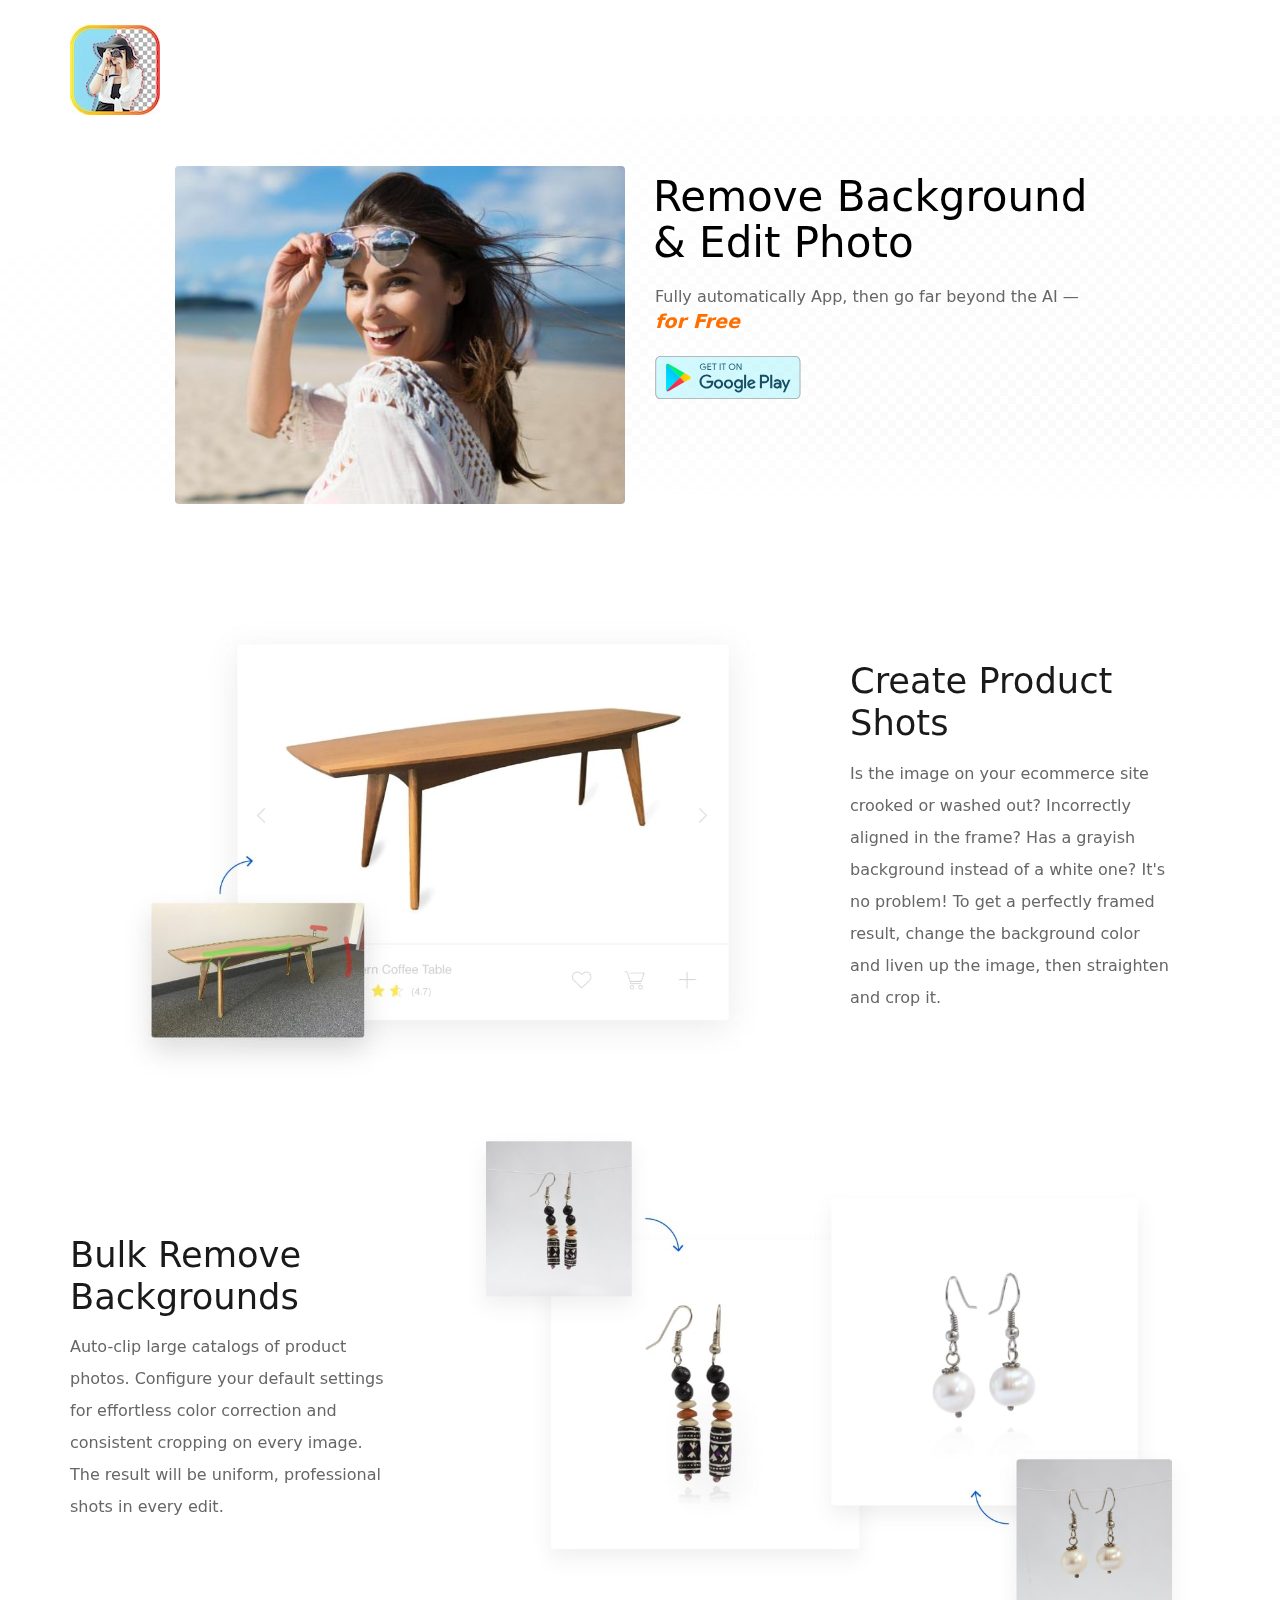
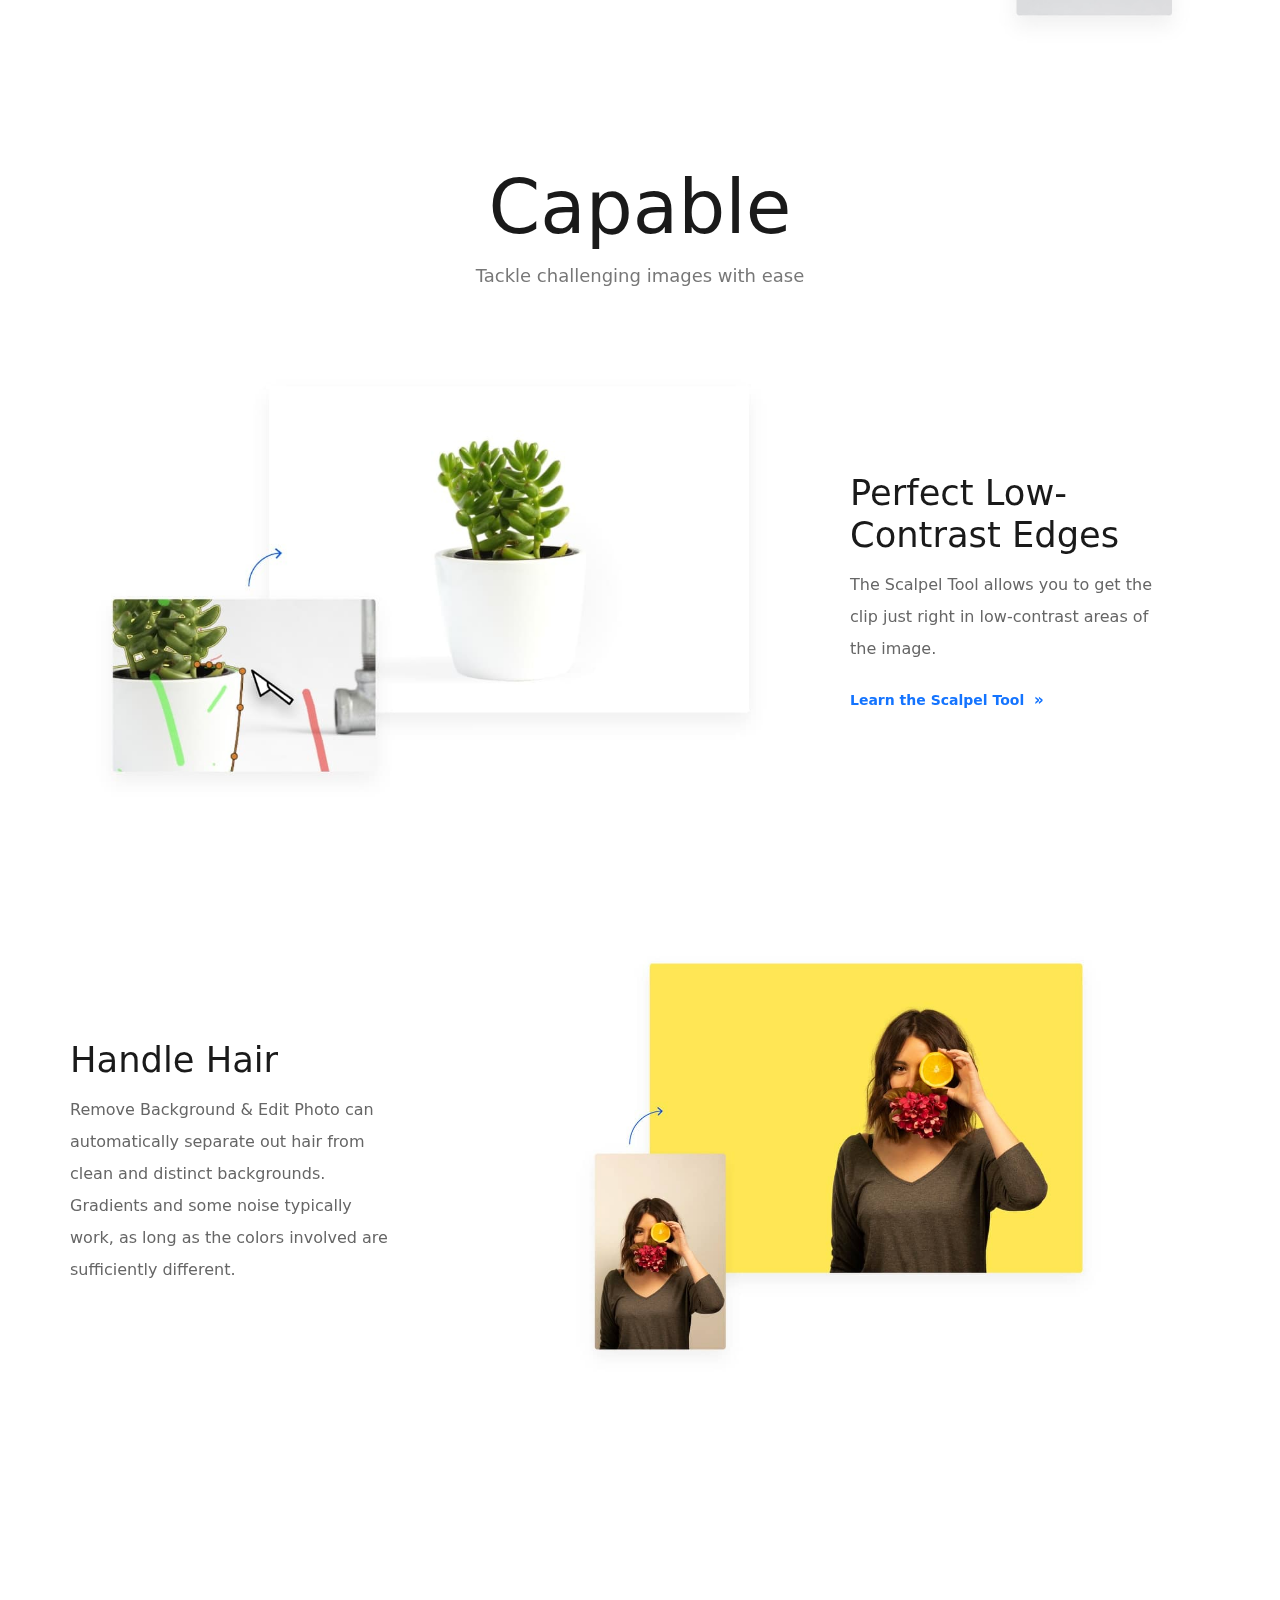
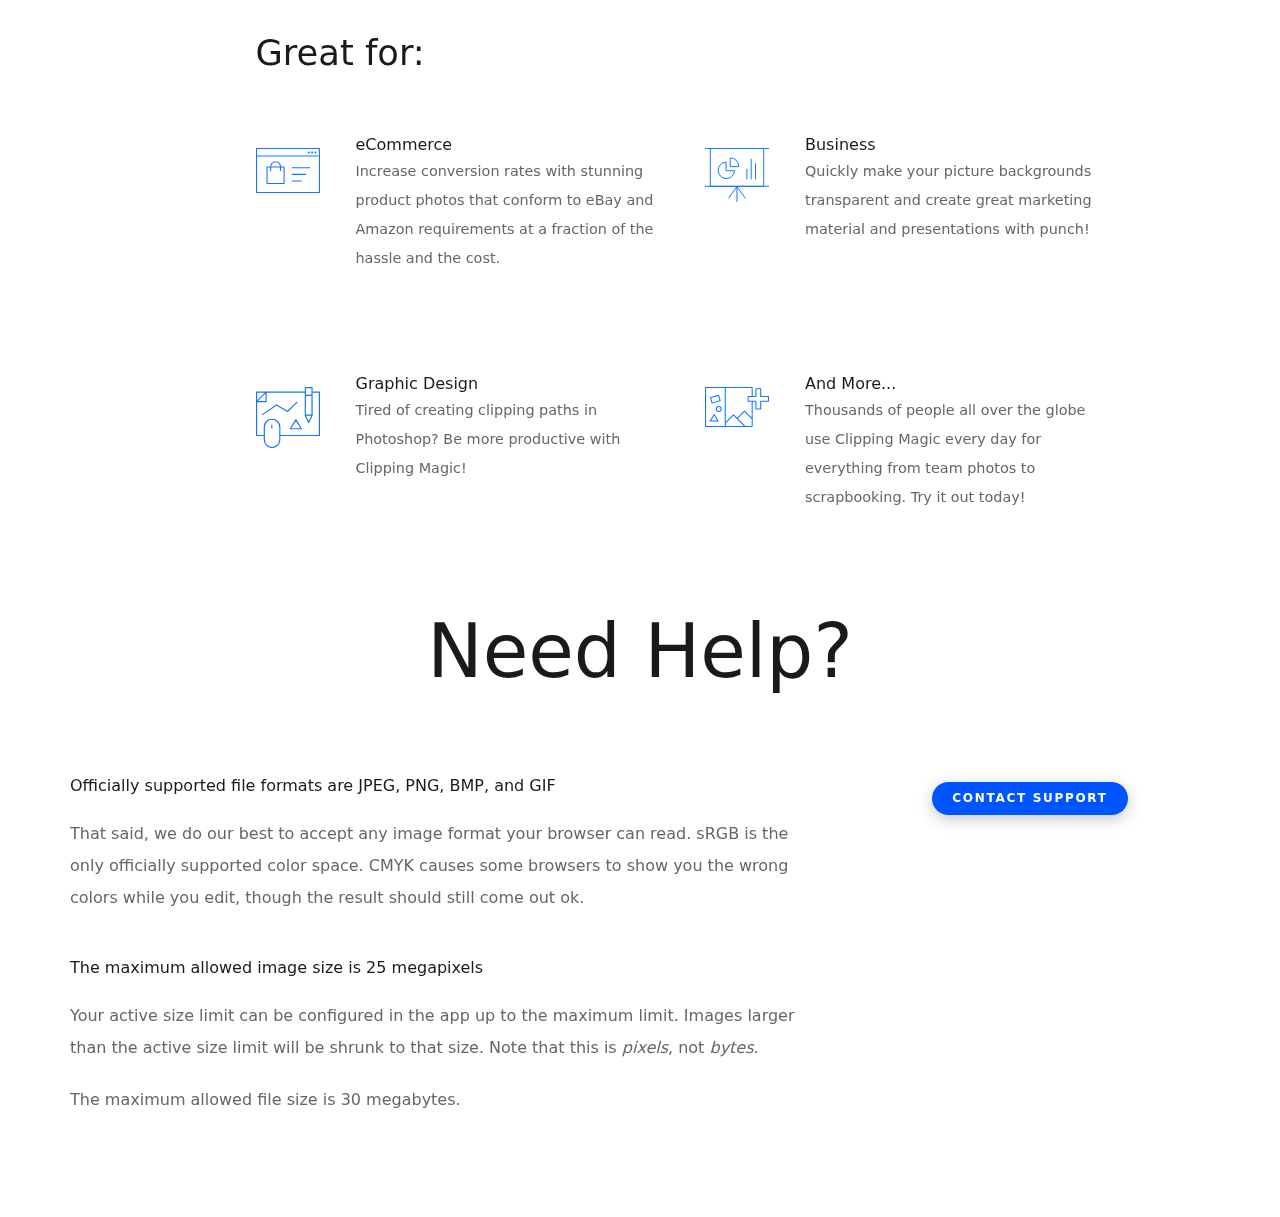
==== commit 16eca6dc: "14/4 afternoon" ====
--- a/home.html
+++ b/home.html
@@ -14,40 +14,16 @@
 	</script>
 	<script src="p/assets/all_dda8fb3cdf0923692be6dd7fbccc2e03.js" type="text/javascript" defer></script>
 	<script src="p/assets/m/Main.min_8d4bcfd6e57577e8a3ba4b0878e66bfa.js" type="text/javascript" defer></script>
+	<link rel="icon" type="image/x-icon" href="p/assets/images/LogoCompany.png">	
 	<meta http-equiv="X-UA-Compatible" content="IE=edge">
 	<meta name="viewport" content="width=device-width, initial-scale=1">
 	<meta name="apple-mobile-web-app-capable" content="yes">
 	<meta name="mobile-web-app-capable" content="yes">
 	<meta name="apple-mobile-web-app-status-bar-style" content="black-translucent">
-	<meta name="apple-mobile-web-app-title" content="Clipping Magic">
-	<link rel="icon" sizes="16x16" type="image/png"
-		href="p/assets/m/drawings/clipping-magic-favicon-16_42966e5248c36402c175d31fe969eda6.png">
-	<link rel="icon" sizes="32x32" type="image/png"
-		href="p/assets/m/drawings/clipping-magic-favicon-32_67cf4edc307687edb5ac1cb91885648e.png">
-	<link rel="icon" sizes="48x48" type="image/png"
-		href="p/assets/m/drawings/clipping-magic-favicon-48_a96c9fe69269413fe53439327a3407ae.png">
-	<link rel="icon" sizes="96x96" type="image/png"
-		href="p/assets/m/drawings/clipping-magic-favicon-96_171f8bbc16b58329dab0e9ae67331f99.png">
-	<link rel="icon" sizes="128x128" type="image/png"
-		href="p/assets/m/drawings/clipping-magic-favicon-128_ce54dcaa31ecc582ae4003ff46227043.png">
-	<link rel="icon" sizes="144x144" type="image/png"
-		href="p/assets/m/drawings/clipping-magic-favicon-144_160e83f4b222efc14563eba766318ba2.png">
-	<link rel="icon" sizes="192x192" type="image/png"
-		href="p/assets/m/drawings/clipping-magic-favicon-192_dd05a17c77734f558649d9030f4aecda.png">
-	<link rel="icon" sizes="256x256" type="image/png"
-		href="p/assets/m/drawings/clipping-magic-favicon-256_4f6f957a8bcccc87bb776d420c760284.png">
-	<link rel="icon" sizes="384x384" type="image/png"
-		href="p/assets/m/drawings/clipping-magic-favicon-384_de7a962497a97763ab24f4c4926ebc8f.png">
-	<link rel="icon" sizes="512x512" type="image/png"
-		href="p/assets/m/drawings/clipping-magic-favicon-512_6d24e9284b1f3237231e83a66203858f.png">
-	<link rel="shortcut icon" type="image/vnd.microsoft.icon"
-		href="p/assets/m/drawings/clipping-magic-favicon_ea45155335ddcb3fa496a81366bb134d.ico">
-	<link rel="apple-touch-icon" sizes="152x152" type="image/png"
-		href="p/assets/m/drawings/clipping-magic-apple-icon-152_a4a6e1c2e9e5f4c063121fdc20f952fa.png">
-	<link rel="apple-touch-icon" sizes="167x167" type="image/png"
-		href="p/assets/m/drawings/clipping-magic-apple-icon-167_ff9c1847da3a425d4fa11599744d437f.png">
-	<link rel="apple-touch-icon" sizes="180x180" type="image/png"
-		href="p/assets/m/drawings/clipping-magic-apple-icon-180_bee5c4bf919bff028fb014bfb0d09fc3.png">
+	<meta name="apple-mobile-web-app-title" content="Remove Background & Edit Photo">
+	
+
+
 	<meta name="p:domain_verify" content="cc652cf49ce1943550001c7b7cfe2652">
 	<script type="text/javascript">
 		(function (i, s, o, g, r, a, m) {
@@ -64,7 +40,7 @@
 	<script type="text/javascript">
 		var GlobalsEx = { "stickySettings": "", "defaultBulkDownloadMode": "BulkDownloadModeSingle", "hasCreditsLeft": false, "Bulk_isAllowed": false, "showTutorial": true, "showGuides": true, "hasSavedMask": false, "hideBottomToolbar": false }; var I18nPhrases = { "Enable": "Enable", "Failed to send message to worker.": "Failed to send message to worker.", "{0} object": "{0} object", "Unable to connect to the worker. Is your firewall or proxy blocking WebSockets?": "Unable to connect to the worker. Is your firewall or proxy blocking WebSockets?", "Bottom": "Bottom", "Terribly sorry, but your browser appears to be missing key feature(s) required to use this website:": "Terribly sorry, but your browser appears to be missing key feature(s) required to use this website:", "On": "On", "Lossy": "Lossy", "levels adjusted": "levels adjusted", "Pasted something that wasn't an image or URL?": "Pasted something that wasn't an image or URL?", "opaque background": "opaque background", "Unsupported Browser": "Unsupported Browser", "Failed to parse JSON response.": "Failed to parse JSON response.", "locked aspect ratio: {0}": "locked aspect ratio: {0}", "Dropped a non-file input": "Dropped a non-file input", "Unknown image - it may have been deleted, or you may not have the necessary credentials to access it": "Unknown image - it may have been deleted, or you may not have the necessary credentials to access it", "Disable": "Disable", "quality level {0}": "quality level {0}", "Please log in to copy\/paste masks.": "Please log in to copy\/paste masks.", "fit to result": "fit to result", "Please try the latest version of one of these browsers instead: <b>{0}, {1}, {2}, {3}<\/b>.": "Please try the latest version of one of these browsers instead: <b>{0}, {1}, {2}, {3}<\/b>.", "Already queued, ignored": "Already queued, ignored", "Pixels": "Pixels", "Auto": "Auto", "Rename image to:": "Rename image to:", "Small": "Small", "Error": "Error", "{0} margin": "{0} margin", "Please try again, or try another image.": "Please try again, or try another image.", "Couldn't read the file": "Couldn't read the file", "Large": "Large", "Uploading...": "Uploading...", "Off": "Off", "Enabled": "Enabled", "white balance": "white balance", "Failed to read image file with name: \"{0}\", and type: \"{1}\".": "Failed to read image file with name: \"{0}\", and type: \"{1}\".", "enabled": "enabled", "fixed size: {0}": "fixed size: {0}", "Ignore": "Ignore", "temperature": "temperature", "default color space": "default color space", "Retry": "Retry", "Top": "Top", "Uploading... {0}": "Uploading... {0}", "{0} ({1})": "{0} ({1})", "Unchanged": "Unchanged", "Paste should work in at least Chrome, Firefox, and Microsoft Edge.": "Paste should work in at least Chrome, Firefox, and Microsoft Edge.", "There are unsaved changes.": "There are unsaved changes.", "Picked a non-file input": "Picked a non-file input", "Please enter the image URL to upload:": "Please enter the image URL to upload:", "lossy optimization": "lossy optimization", "Unexpected worker disconnection.": "Unexpected worker disconnection.", "Failed to fetch \"{0}\"": "Failed to fetch \"{0}\"", "levels not adjusted": "levels not adjusted", "Unconstrained": "Unconstrained", "color cast removal": "color cast removal", "color space": "color space", "rotated {0}&deg;": "rotated {0}&deg;", "Please subscribe to a Bulk Clipping plan first, thanks!": "Please subscribe to a Bulk Clipping plan first, thanks!", "Original + Marks": "Original + Marks", "Aspect Ratio": "Aspect Ratio", "Download server closed connection prematurely.": "Download server closed connection prematurely.", "{0} enabled": "{0} enabled", "{0} disabled": "{0} disabled", "Ok": "Ok", "no oval shadows": "no oval shadows", "Medium": "Medium", "Workers overloaded. Additional workers are being spawned - they should be online in a couple of minutes.": "Workers overloaded. Additional workers are being spawned - they should be online in a couple of minutes.", "Terribly sorry, but the request failed.": "Terribly sorry, but the request failed.", "{0} blur radius": "{0} blur radius", "Terribly sorry, it seems like your browser doesn't fully support pasting of images yet?": "Terribly sorry, it seems like your browser doesn't fully support pasting of images yet?", "{0} height": "{0} height", "Uploading original image": "Uploading original image", "{0} offset": "{0} offset", "{0} opacity": "{0} opacity", "Terribly sorry, but an unrecoverable server error has occurred:": "Terribly sorry, but an unrecoverable server error has occurred:", "Retrying now...": "Retrying now...", "Tight": "Tight", "unconstrained": "unconstrained", "{0} opacity scale": "{0} opacity scale", "Smart": "Smart", "Uploading thumbnail": "Uploading thumbnail", "{0} \/ {1} left": "{0} \/ {1} left", "Connect to worker": "Connect to worker", "manual crop": "manual crop", "Storing Copied Mask": "Storing Copied Mask", "Pending...": "Pending...", "Sorry, failed to save your sticky settings:": "Sorry, failed to save your sticky settings:", "{0} {0,plural,one{megapixel}other{megapixels}}": "{0} {0,plural,one{megapixel}other{megapixels}}", "None": "None", "Target Size": "Target Size", "not web optimized": "not web optimized", "disabled": "disabled", "Lossless": "Lossless", "transparent background": "transparent background", "Saving edits": "Saving edits", "default DPI": "default DPI", "Pad": "Pad", "1 oval shadow": "1 oval shadow", "Fixed": "Fixed", "oval shadows": "oval shadows", "Result": "Result", "Result (PNG)": "Result (PNG)", "Timeout or worker termination": "Timeout or worker termination", "Please verify your network connection.": "Please verify your network connection.", "Result (JPEG)": "Result (JPEG)", "Custom": "Custom", "{0} shadows": "{0} shadows", "lossless optimization": "lossless optimization", "{0} alignment": "{0} alignment", "Local": "Local", "Failed to connect to the server.": "Failed to connect to the server.", "Retrying in {0} {0,plural,one{second}other{seconds}}...": "Retrying in {0} {0,plural,one{second}other{seconds}}...", "Task": "Task", "{0} blur scale": "{0} blur scale", "Middle": "Middle", "Please pick a file smaller than {0} {0,plural,one{byte}other{bytes}}.": "Please pick a file smaller than {0} {0,plural,one{byte}other{bytes}}.", "Preview": "Preview", "Percent": "Percent", "The file is too large to upload.": "The file is too large to upload.", "Pasted a non-file input": "Pasted a non-file input", "Please try again and let us know if the error persists!": "Please try again and let us know if the error persists!", "Duplicate": "Duplicate", "web optimized": "web optimized", "Original": "Original" };
 	</script>
-	<title>Clipping Magic: Remove Background From Image</title>
+	<title>Remove Background & Edit Photo</title>
 	<meta name="description"
 		content="Remove background from image 100% automatically — Smart Clip Editor — Crop, rotate, fix colors, add shadows &amp; reflections — for Free">
 	<link rel="alternate" hreflang="en" href="">
@@ -87,331 +63,26 @@
 	<script type="text/javascript">
 		var GlobalsShared = { "locale": "en-US", "localeQueryParameter": "lc" };
 	</script>
-	<!-- clipper-cf2a082229008462ca9c4660f1b34d0ab860bbe6-d0a0d877364e80aa59627c51a6873a56f7a3b751-01a616403699f621f503e53a4aae7943 -->
+	<!-- clipper-->
 </head>
 
 <body id="main">
-	<nav class="ClipperNav-nav_container">
-		<div class="ClipperNav-language_account_mobile_bar">
-			<ul>
-				<li>
-					<a href="https://cedarlakeventures.com/signon/v0/w355d8417a114846d/single?lc=en-US&amp;loginPath=%2Flogin_callback%3Fredir%3D%252F&amp;email="
-						class="Signon-trigger"
-						data-url="https://cedarlakeventures.com/signon/v0/w355d8417a114846d/single?lc=en-US&amp;loginPath=%2Flogin_callback%3Fredir%3D%252F&amp;email=&amp;noChrome=1">Log
-						In</a>
-				</li>
-				<li>
-					<a href="https://cedarlakeventures.com/signon/v0/w355d8417a114846d/single?lc=en-US&amp;loginPath=%2Flogin_callback%3Fredir%3D%252F"
-						class="Signon-trigger"
-						data-url="https://cedarlakeventures.com/signon/v0/w355d8417a114846d/single?lc=en-US&amp;loginPath=%2Flogin_callback%3Fredir%3D%252F&amp;noChrome=1">Create
-						Account</a>
-				</li>
-				<li class="ClipperNav-partition"></li>
-				<li class="dropdown" style="margin-top: 2px;">
-					<a href="#" class="dropdown-toggle" data-toggle="dropdown" style="text-decoration: none;"><span
-							class="speech_bubble"><img
-								src="data:image/svg+xml,%3C%3Fxml%20version%3D%221.0%22%20encoding%3D%22UTF-8%22%20standalone%3D%22no%22%3F%3E%0D%0A%3Csvg%0D%0A%20%20%20xmlns%3Adc%3D%22http%3A%2F%2Fpurl.org%2Fdc%2Felements%2F1.1%2F%22%0D%0A%20%20%20xmlns%3Acc%3D%22http%3A%2F%2Fcreativecommons.org%2Fns%23%22%0D%0A%20%20%20xmlns%3Ardf%3D%22http%3A%2F%2Fwww.w3.org%2F1999%2F02%2F22-rdf-syntax-ns%23%22%0D%0A%20%20%20xmlns%3Asvg%3D%22http%3A%2F%2Fwww.w3.org%2F2000%2Fsvg%22%0D%0A%20%20%20xmlns%3D%22http%3A%2F%2Fwww.w3.org%2F2000%2Fsvg%22%0D%0A%20%20%20xmlns%3Asodipodi%3D%22http%3A%2F%2Fsodipodi.sourceforge.net%2FDTD%2Fsodipodi-0.dtd%22%0D%0A%20%20%20xmlns%3Ainkscape%3D%22http%3A%2F%2Fwww.inkscape.org%2Fnamespaces%2Finkscape%22%0D%0A%20%20%20viewBox%3D%220%200%2030%2030%22%0D%0A%20%20%20version%3D%221.1%22%0D%0A%20%20%20id%3D%22svg12%22%0D%0A%20%20%20sodipodi%3Adocname%3D%22language-picker-globe.svg%22%0D%0A%20%20%20width%3D%2230%22%0D%0A%20%20%20height%3D%2230%22%0D%0A%20%20%20inkscape%3Aversion%3D%220.92.1%20r15371%22%3E%0D%0A%20%20%3Cmetadata%0D%0A%20%20%20%20%20id%3D%22metadata16%22%3E%0D%0A%20%20%20%20%3Crdf%3ARDF%3E%0D%0A%20%20%20%20%20%20%3Ccc%3AWork%0D%0A%20%20%20%20%20%20%20%20%20rdf%3Aabout%3D%22%22%3E%0D%0A%20%20%20%20%20%20%20%20%3Cdc%3Aformat%3Eimage%2Fsvg%2Bxml%3C%2Fdc%3Aformat%3E%0D%0A%20%20%20%20%20%20%20%20%3Cdc%3Atype%0D%0A%20%20%20%20%20%20%20%20%20%20%20rdf%3Aresource%3D%22http%3A%2F%2Fpurl.org%2Fdc%2Fdcmitype%2FStillImage%22%20%2F%3E%0D%0A%20%20%20%20%20%20%20%20%3Cdc%3Atitle%3Elanuage-picker%3C%2Fdc%3Atitle%3E%0D%0A%20%20%20%20%20%20%3C%2Fcc%3AWork%3E%0D%0A%20%20%20%20%3C%2Frdf%3ARDF%3E%0D%0A%20%20%3C%2Fmetadata%3E%0D%0A%20%20%3Csodipodi%3Anamedview%0D%0A%20%20%20%20%20pagecolor%3D%22%23ffffff%22%0D%0A%20%20%20%20%20bordercolor%3D%22%23666666%22%0D%0A%20%20%20%20%20borderopacity%3D%221%22%0D%0A%20%20%20%20%20objecttolerance%3D%2210%22%0D%0A%20%20%20%20%20gridtolerance%3D%2210%22%0D%0A%20%20%20%20%20guidetolerance%3D%2210%22%0D%0A%20%20%20%20%20inkscape%3Apageopacity%3D%220%22%0D%0A%20%20%20%20%20inkscape%3Apageshadow%3D%222%22%0D%0A%20%20%20%20%20inkscape%3Awindow-width%3D%221483%22%0D%0A%20%20%20%20%20inkscape%3Awindow-height%3D%22800%22%0D%0A%20%20%20%20%20id%3D%22namedview14%22%0D%0A%20%20%20%20%20showgrid%3D%22false%22%0D%0A%20%20%20%20%20inkscape%3Azoom%3D%2218.394388%22%0D%0A%20%20%20%20%20inkscape%3Acx%3D%2213.432756%22%0D%0A%20%20%20%20%20inkscape%3Acy%3D%2217.592484%22%0D%0A%20%20%20%20%20inkscape%3Awindow-x%3D%224134%22%0D%0A%20%20%20%20%20inkscape%3Awindow-y%3D%22558%22%0D%0A%20%20%20%20%20inkscape%3Awindow-maximized%3D%220%22%0D%0A%20%20%20%20%20inkscape%3Acurrent-layer%3D%22svg12%22%20%2F%3E%0D%0A%20%20%3Cdefs%0D%0A%20%20%20%20%20id%3D%22defs4%22%3E%0D%0A%20%20%20%20%3Cstyle%0D%0A%20%20%20%20%20%20%20id%3D%22style2%22%3E.cls-1%7Bfill%3Ablue%3B%7D.cls-2%7Bfill%3A%23fff%3B%7D%3C%2Fstyle%3E%0D%0A%20%20%3C%2Fdefs%3E%0D%0A%20%20%3Ctitle%0D%0A%20%20%20%20%20id%3D%22title6%22%3Elanuage-picker%3C%2Ftitle%3E%0D%0A%20%20%3Cg%0D%0A%20%20%20%20%20data-name%3D%22Layer%201%22%0D%0A%20%20%20%20%20id%3D%22Layer_1-2%22%0D%0A%20%20%20%20%20style%3D%22fill%3A%23ffffff%3Bfill-opacity%3A1%22%0D%0A%20%20%20%20%20transform%3D%22matrix%281.4339807%2C0%2C0%2C1.4353008%2C-6.1081963%2C-0.9221766%29%22%3E%0D%0A%20%20%20%20%3Cpath%0D%0A%20%20%20%20%20%20%20style%3D%22fill%3A%23ffffff%3Bfill-opacity%3A1%22%0D%0A%20%20%20%20%20%20%20inkscape%3Aconnector-curvature%3D%220%22%0D%0A%20%20%20%20%20%20%20id%3D%22path8%22%0D%0A%20%20%20%20%20%20%20d%3D%22M%2016.77%2C4.17%20H%2016.7%20a%207.21%2C7.21%200%200%200%20-3.91%2C0%20h%20-0.07%20a%207.2%2C7.2%200%201%200%204%2C0%20z%20m%203.05%2C10.59%20A%2011.85%2C11.85%200%200%200%2018.4%2C14.28%2013.59%2C13.59%200%200%200%2018.78%2C11.51%20H%2021%20a%206.14%2C6.14%200%200%201%20-1.18%2C3.25%20z%20m%20-4.62%2C2.57%20v%20-2.65%20a%2014%2C14%200%200%201%202.06%2C0.23%2011.33%2C11.33%200%200%201%20-1%2C2.24%206.76%2C6.76%200%200%201%20-1.06%2C0.18%20z%20m%20-2%2C-0.18%20a%2013%2C13%200%200%201%20-0.95%2C-2.24%2014.25%2C14.25%200%200%201%202.07%2C-0.23%20v%202.65%20A%206.88%2C6.88%200%200%201%2013.18%2C17.15%20Z%20M%208.5%2C11.51%20h%202.24%20a%2013.59%2C13.59%200%200%200%200.38%2C2.77%2012.64%2C12.64%200%200%200%20-1.43%2C0.48%206.32%2C6.32%200%200%201%20-1.21%2C-3.25%20z%20M%209.67%2C7.37%20a%2012.64%2C12.64%200%200%200%201.43%2C0.48%2013.59%2C13.59%200%200%200%20-0.38%2C2.77%20H%208.48%20A%206.32%2C6.32%200%200%201%209.67%2C7.37%20Z%20M%2014.3%2C4.8%20v%202.65%20a%2014.25%2C14.25%200%200%201%20-2.07%2C-0.23%2012%2C12%200%200%201%201%2C-2.24%205.84%2C5.84%200%200%201%201.07%2C-0.18%20z%20m%202%2C0.18%20a%2011.33%2C11.33%200%200%201%201%2C2.24%2014%2C14%200%200%201%20-2.06%2C0.23%20V%204.8%20A%205.84%2C5.84%200%200%201%2016.31%2C5%20Z%20m%20-1.1%2C3.37%20a%2013.86%2C13.86%200%200%200%202.32%2C-0.27%2012.72%2C12.72%200%200%201%200.34%2C2.54%20H%2015.2%20Z%20m%20-0.9%2C0%20v%202.27%20H%2011.63%20A%2012%2C12%200%200%201%2012%2C8.08%2013.62%2C13.62%200%200%200%2014.3%2C8.35%20Z%20m%20-2.67%2C3.16%20h%202.67%20v%202.27%20A%2014.84%2C14.84%200%200%200%2012%2C14%2011.87%2C11.87%200%200%201%2011.63%2C11.51%20Z%20m%203.57%2C2.27%20v%20-2.27%20h%202.66%20a%2012.72%2C12.72%200%200%201%20-0.34%2C2.54%2013.86%2C13.86%200%200%200%20-2.32%2C-0.27%20z%20m%203.58%2C-3.16%20A%2013.59%2C13.59%200%200%200%2018.4%2C7.85%2011.85%2C11.85%200%200%200%2019.82%2C7.37%206.14%2C6.14%200%200%201%2021%2C10.62%20Z%20m%200.43%2C-4%20c%20-0.35%2C0.13%20-0.7%2C0.25%20-1.05%2C0.35%20a%2013.64%2C13.64%200%200%200%20-0.6%2C-1.54%206.25%2C6.25%200%200%201%201.65%2C1.21%20z%20M%2011.94%2C5.45%20A%2013.64%2C13.64%200%200%200%2011.34%2C7%20C%2010.98%2C6.9%2010.63%2C6.78%2010.28%2C6.65%20a%206.37%2C6.37%200%200%201%201.66%2C-1.2%20z%20m%20-1.66%2C10%20c%200.35%2C-0.13%200.7%2C-0.25%201.06%2C-0.35%20a%2015.8%2C15.8%200%200%200%200.59%2C1.54%206.49%2C6.49%200%200%201%20-1.65%2C-1.15%20z%20m%207.28%2C1.19%20a%2013.64%2C13.64%200%200%200%200.6%2C-1.54%20c%200.35%2C0.1%200.7%2C0.22%201.05%2C0.35%20a%206.49%2C6.49%200%200%201%20-1.65%2C1.23%20z%22%0D%0A%20%20%20%20%20%20%20class%3D%22cls-2%22%20%2F%3E%0D%0A%20%20%3C%2Fg%3E%0D%0A%3C%2Fsvg%3E%0D%0A"
-								importance="low" decode="async" loading="lazy"
-								alt="Language Selection Icon"></span><span>&nbsp;&nbsp;English&nbsp;</span><i
-							class="Icons-down_carrot"></i></a>
-					<div class="language_suggestion_narrow language_suggestion"><img
-							src="data:image/svg+xml,%3Csvg%20xmlns%3D%22http%3A%2F%2Fwww.w3.org%2F2000%2Fsvg%22%20id%3D%22flag-icon-css-sg%22%20viewBox%3D%220%200%20640%20480%22%3E%0D%0A%20%20%3Cdefs%3E%0D%0A%20%20%20%20%3CclipPath%20id%3D%22sg-a%22%3E%0D%0A%20%20%20%20%20%20%3Cpath%20fill-opacity%3D%22.7%22%20d%3D%22M0%200h640v480H0z%22%2F%3E%0D%0A%20%20%20%20%3C%2FclipPath%3E%0D%0A%20%20%3C%2Fdefs%3E%0D%0A%20%20%3Cg%20fill-rule%3D%22evenodd%22%20clip-path%3D%22url%28%23sg-a%29%22%3E%0D%0A%20%20%20%20%3Cpath%20fill%3D%22%23fff%22%20d%3D%22M-20%200h720v480H-20z%22%2F%3E%0D%0A%20%20%20%20%3Cpath%20fill%3D%22%23df0000%22%20d%3D%22M-20%200h720v240H-20z%22%2F%3E%0D%0A%20%20%20%20%3Cpath%20fill%3D%22%23fff%22%20d%3D%22M146%2040.2a84.4%2084.4%200%2000.8%20165.2%2086%2086%200%2001-106.6-59%2086%2086%200%200159-106c16-4.6%2030.8-4.7%2046.9-.2z%22%2F%3E%0D%0A%20%20%20%20%3Cpath%20fill%3D%22%23fff%22%20d%3D%22M133%20110l4.9%2015-13-9.2-12.8%209.4%204.7-15.2-12.8-9.3%2015.9-.2%205-15%205%2015h15.8zm17.5%2052l5%2015.1-13-9.2-12.9%209.3%204.8-15.1-12.8-9.4%2015.9-.1%204.9-15.1%205%2015h16zm58.5-.4l4.9%2015.2-13-9.3-12.8%209.3%204.7-15.1-12.8-9.3%2015.9-.2%205-15%205%2015h15.8zm17.4-51.6l4.9%2015.1-13-9.2-12.8%209.3%204.8-15.1-12.9-9.4%2016-.1%204.8-15.1%205%2015h16zm-46.3-34.3l5%2015.2-13-9.3-12.9%209.4%204.8-15.2-12.8-9.4%2015.8-.1%205-15.1%205%2015h16z%22%2F%3E%0D%0A%20%20%3C%2Fg%3E%0D%0A%3C%2Fsvg%3E%0D%0A"
-							importance="low" decode="async" title="Singapore" loading="lazy"
-							class="language_suggestion_flag" alt="Singapore"><a href="setLocale?locale=zh-Hant-SG"
-							onclick="var f = document.createElement('form'); f.style.display = 'none'; this.parentNode.appendChild(f); f.method = 'POST'; f.action = this.href; f.target = this.target; f.submit();return false;"
-							class="language_suggestion_item">繁體中文</a><a href="setLocale?locale=en-US"
-							onclick="var f = document.createElement('form'); f.style.display = 'none'; this.parentNode.appendChild(f); f.method = 'POST'; f.action = this.href; f.target = this.target; f.submit();return false;"
-							class="language_suggestion_dismiss"><img
-								src="data:image/svg+xml,%3Csvg%20xmlns%3D%22http%3A%2F%2Fwww.w3.org%2F2000%2Fsvg%22%20viewBox%3D%220%200%209.83%209.83%22%3E%3Cpolygon%20points%3D%229.83%200.71%209.12%200%204.92%204.21%200.71%200%200%200.71%204.21%204.92%200%209.12%200.71%209.83%204.92%205.62%209.12%209.83%209.83%209.12%205.62%204.92%209.83%200.71%22%2F%3E%3C%2Fsvg%3E"
-								importance="low" decode="async" loading="lazy" alt="English"></a></div>
-					<ul class="dropdown-menu dropdown-menu-right modern_menu">
-						<li class="active">
-							<a href="setLocale?locale=en-US"
-								onclick="var f = document.createElement('form'); f.style.display = 'none'; this.parentNode.appendChild(f); f.method = 'POST'; f.action = this.href; f.target = this.target; f.submit();return false;">
-								English
-							</a>
-						</li>
-						<li>
-							<a href="setLocale?locale=de-DE"
-								onclick="var f = document.createElement('form'); f.style.display = 'none'; this.parentNode.appendChild(f); f.method = 'POST'; f.action = this.href; f.target = this.target; f.submit();return false;">
-								Deutsch (German)
-							</a>
-						</li>
-						<li>
-							<a href="setLocale?locale=es-ES"
-								onclick="var f = document.createElement('form'); f.style.display = 'none'; this.parentNode.appendChild(f); f.method = 'POST'; f.action = this.href; f.target = this.target; f.submit();return false;">
-								Español (Spanish)
-							</a>
-						</li>
-						<li>
-							<a href="setLocale?locale=fr-FR"
-								onclick="var f = document.createElement('form'); f.style.display = 'none'; this.parentNode.appendChild(f); f.method = 'POST'; f.action = this.href; f.target = this.target; f.submit();return false;">
-								Français (French)
-							</a>
-						</li>
-						<li>
-							<a href="setLocale?locale=hi-IN"
-								onclick="var f = document.createElement('form'); f.style.display = 'none'; this.parentNode.appendChild(f); f.method = 'POST'; f.action = this.href; f.target = this.target; f.submit();return false;">
-								हिन्दी (Hindi)
-							</a>
-						</li>
-						<li>
-							<a href="setLocale?locale=id-ID"
-								onclick="var f = document.createElement('form'); f.style.display = 'none'; this.parentNode.appendChild(f); f.method = 'POST'; f.action = this.href; f.target = this.target; f.submit();return false;">
-								Indonesia (Indonesian)
-							</a>
-						</li>
-						<li>
-							<a href="setLocale?locale=it-IT"
-								onclick="var f = document.createElement('form'); f.style.display = 'none'; this.parentNode.appendChild(f); f.method = 'POST'; f.action = this.href; f.target = this.target; f.submit();return false;">
-								Italiano (Italian)
-							</a>
-						</li>
-						<li>
-							<a href="setLocale?locale=ja-JP"
-								onclick="var f = document.createElement('form'); f.style.display = 'none'; this.parentNode.appendChild(f); f.method = 'POST'; f.action = this.href; f.target = this.target; f.submit();return false;">
-								日本語 (Japanese)
-							</a>
-						</li>
-						<li>
-							<a href="setLocale?locale=ko-KR"
-								onclick="var f = document.createElement('form'); f.style.display = 'none'; this.parentNode.appendChild(f); f.method = 'POST'; f.action = this.href; f.target = this.target; f.submit();return false;">
-								한국어 (Korean)
-							</a>
-						</li>
-						<li>
-							<a href="setLocale?locale=pl-PL"
-								onclick="var f = document.createElement('form'); f.style.display = 'none'; this.parentNode.appendChild(f); f.method = 'POST'; f.action = this.href; f.target = this.target; f.submit();return false;">
-								Polski (Polish)
-							</a>
-						</li>
-						<li>
-							<a href="setLocale?locale=pt-BR"
-								onclick="var f = document.createElement('form'); f.style.display = 'none'; this.parentNode.appendChild(f); f.method = 'POST'; f.action = this.href; f.target = this.target; f.submit();return false;">
-								Português (Portuguese)
-							</a>
-						</li>
-						<li>
-							<a href="setLocale?locale=ru-RU"
-								onclick="var f = document.createElement('form'); f.style.display = 'none'; this.parentNode.appendChild(f); f.method = 'POST'; f.action = this.href; f.target = this.target; f.submit();return false;">
-								Русский (Russian)
-							</a>
-						</li>
-						<li>
-							<a href="setLocale?locale=th-TH"
-								onclick="var f = document.createElement('form'); f.style.display = 'none'; this.parentNode.appendChild(f); f.method = 'POST'; f.action = this.href; f.target = this.target; f.submit();return false;">
-								ไทย (Thai)
-							</a>
-						</li>
-						<li>
-							<a href="setLocale?locale=tr-TR"
-								onclick="var f = document.createElement('form'); f.style.display = 'none'; this.parentNode.appendChild(f); f.method = 'POST'; f.action = this.href; f.target = this.target; f.submit();return false;">
-								Türkçe (Turkish)
-							</a>
-						</li>
-						<li>
-							<a href="setLocale?locale=vi-VN"
-								onclick="var f = document.createElement('form'); f.style.display = 'none'; this.parentNode.appendChild(f); f.method = 'POST'; f.action = this.href; f.target = this.target; f.submit();return false;">
-								Tiếng Việt (Vietnamese)
-							</a>
-						</li>
-						<li>
-							<a href="setLocale?locale=zh-Hans-CN"
-								onclick="var f = document.createElement('form'); f.style.display = 'none'; this.parentNode.appendChild(f); f.method = 'POST'; f.action = this.href; f.target = this.target; f.submit();return false;">
-								简体中文 (Chinese)
-							</a>
-						</li>
-						<li>
-							<a href="setLocale?locale=zh-Hant-TW"
-								onclick="var f = document.createElement('form'); f.style.display = 'none'; this.parentNode.appendChild(f); f.method = 'POST'; f.action = this.href; f.target = this.target; f.submit();return false;">
-								繁體中文 (Chinese)
-							</a>
-						</li>
-					</ul>
-				</li>
-			</ul>
-		</div>
+		<nav class="ClipperNav-nav_container">
+		
 		<div class="container">
 			<div class="ClipperNav-top_container">
 				<div class="ClipperNav-nav_chunk">
-					<a href="" class="Brand-brand">
-						<div class="Brand-Logo-frame">
-							<div class="Brand-Logo-square Brand-Logo-top_left"></div>
-							<div class="Brand-Logo-square Brand-Logo-bottom_right"></div>
-						</div>
+					<img src="/p/assets/images/unnamed.webp" href="" >
+						
+						
 						<div class="Brand-LogoType-text">
-							<span>Clipping </span><span>Magic</span>
+							<span>Remove Background </span>&<span> Edit Photo</span>
 						</div>
 					</a>
 				</div>
-				<ul class="ClipperNav-navbar ClipperNav-nav_chunk ClipperNav-accountAndLanguage">
-					<li>
-						<a href="https://cedarlakeventures.com/signon/v0/w355d8417a114846d/single?lc=en-US&amp;loginPath=%2Flogin_callback%3Fredir%3D%252F&amp;email="
-							class="Signon-trigger"
-							data-url="https://cedarlakeventures.com/signon/v0/w355d8417a114846d/single?lc=en-US&amp;loginPath=%2Flogin_callback%3Fredir%3D%252F&amp;email=&amp;noChrome=1">Log
-							In</a>
-					</li>
-					<li style="margin-right: 13px;">
-						<a href="https://cedarlakeventures.com/signon/v0/w355d8417a114846d/single?lc=en-US&amp;loginPath=%2Flogin_callback%3Fredir%3D%252F"
-							class="bttn_dark bttn Signon-trigger"
-							data-url="https://cedarlakeventures.com/signon/v0/w355d8417a114846d/single?lc=en-US&amp;loginPath=%2Flogin_callback%3Fredir%3D%252F&amp;noChrome=1">Create
-							Account</a>
-					</li>
-					<li class="ClipperNav-partition"></li>
-					<li class="dropdown">
-						<a href="#" class="dropdown-toggle" data-toggle="dropdown" style="text-decoration: none;"><span
-								class="speech_bubble"><img
-									src="data:image/svg+xml,%3Csvg%20xmlns%3D%22http%3A%2F%2Fwww.w3.org%2F2000%2Fsvg%22%20viewBox%3D%220%200%2028.6%2024.87%22%3E%3Cg%20data-name%3D%22Layer%202%22%3E%3Cg%20data-name%3D%22Light%20Nav%22%3E%3Cpath%20d%3D%22M21.19%200H7.41A7.41%207.41%200%200%200%200%207.41v6.84a7.41%207.41%200%200%200%207.41%207.41h5.31a1.62%201.62%200%200%201%201.38%202.45.5.5%200%200%200%20.68.7%2057%2057%200%200%201%206.41-3.15c3.85-1.38%207.41-3.31%207.41-7.41V7.41A7.41%207.41%200%200%200%2021.19%200z%22%20fill%3D%22%2305f%22%2F%3E%3Cpath%20d%3D%22M16.15%204.78h-.07a6%206%200%200%200-3.35%200h-.06a6.18%206.18%200%201%200%203.48%200zm2.62%209.11c-.4-.16-.81-.3-1.22-.42a11.18%2011.18%200%200%200%20.32-2.38h1.93a5.36%205.36%200%200%201-1.03%202.8zm-4%202.21v-2.28a10.43%2010.43%200%200%201%201.78.2%2010.46%2010.46%200%200%201-.82%201.92%205.07%205.07%200%200%201-.94.16zm-1.73-.16a11.2%2011.2%200%200%201-.8-1.94%2010.66%2010.66%200%200%201%201.78-.2v2.3a5.07%205.07%200%200%201-.96-.16zM9%2011.09h1.92a11.87%2011.87%200%200%200%20.33%202.38%2012.71%2012.71%200%200%200-1.23.42A5.38%205.38%200%200%201%209%2011.09zm1-3.56a10.43%2010.43%200%200%200%201.23.41%2012%2012%200%200%200-.33%202.38H9a5.31%205.31%200%200%201%201-2.79zm4-2.21V7.6a10.66%2010.66%200%200%201-1.78-.2%2011.3%2011.3%200%200%201%20.82-1.93%205.06%205.06%200%200%201%20.96-.15zm1.73.15a10.56%2010.56%200%200%201%20.82%201.93%2010.43%2010.43%200%200%201-1.78.2V5.32a5.06%205.06%200%200%201%20.98.15zm-1%202.9a11%2011%200%200%200%202-.23%2010.79%2010.79%200%200%201%20.3%202.18h-2.3zm-.77%200v2h-2.23A10.68%2010.68%200%200%201%2012%208.14a11.14%2011.14%200%200%200%202%20.23zm-2.29%202.72H14v2a11.23%2011.23%200%200%200-2%20.22%2010.59%2010.59%200%200%201-.27-2.22zm3.06%202v-2h2.3a10.6%2010.6%200%200%201-.3%202.18%2011%2011%200%200%200-1.94-.22zm3.08-2.73a11.26%2011.26%200%200%200-.32-2.38%2011.82%2011.82%200%200%200%201.23-.41%205.31%205.31%200%200%201%201%202.79zm.38-3.42c-.3.11-.6.22-.91.3a11.43%2011.43%200%200%200-.52-1.33%205.6%205.6%200%200%201%201.49.99zM12%205.87a11.36%2011.36%200%200%200-.51%201.33c-.31-.08-.61-.19-.91-.3A5.62%205.62%200%200%201%2012%205.87zm-1.42%208.64c.3-.11.6-.21.91-.3a10.14%2010.14%200%200%200%20.51%201.33%205.38%205.38%200%200%201-1.43-1.03zm6.26%201a10.58%2010.58%200%200%200%20.51-1.32%207.45%207.45%200%200%201%20.91.3%206%206%200%200%201-1.43%201.05z%22%20fill%3D%22%23fff%22%2F%3E%3C%2Fg%3E%3C%2Fg%3E%3C%2Fsvg%3E"
-									importance="low" decode="async" loading="lazy"
-									alt="Language Selection Icon"></span><span>&nbsp;&nbsp;English&nbsp;</span><i
-								class="Icons-down_carrot"></i></a>
-						<div class="language_suggestion"><img
-								src="data:image/svg+xml,%3Csvg%20xmlns%3D%22http%3A%2F%2Fwww.w3.org%2F2000%2Fsvg%22%20id%3D%22flag-icon-css-sg%22%20viewBox%3D%220%200%20640%20480%22%3E%0D%0A%20%20%3Cdefs%3E%0D%0A%20%20%20%20%3CclipPath%20id%3D%22sg-a%22%3E%0D%0A%20%20%20%20%20%20%3Cpath%20fill-opacity%3D%22.7%22%20d%3D%22M0%200h640v480H0z%22%2F%3E%0D%0A%20%20%20%20%3C%2FclipPath%3E%0D%0A%20%20%3C%2Fdefs%3E%0D%0A%20%20%3Cg%20fill-rule%3D%22evenodd%22%20clip-path%3D%22url%28%23sg-a%29%22%3E%0D%0A%20%20%20%20%3Cpath%20fill%3D%22%23fff%22%20d%3D%22M-20%200h720v480H-20z%22%2F%3E%0D%0A%20%20%20%20%3Cpath%20fill%3D%22%23df0000%22%20d%3D%22M-20%200h720v240H-20z%22%2F%3E%0D%0A%20%20%20%20%3Cpath%20fill%3D%22%23fff%22%20d%3D%22M146%2040.2a84.4%2084.4%200%2000.8%20165.2%2086%2086%200%2001-106.6-59%2086%2086%200%200159-106c16-4.6%2030.8-4.7%2046.9-.2z%22%2F%3E%0D%0A%20%20%20%20%3Cpath%20fill%3D%22%23fff%22%20d%3D%22M133%20110l4.9%2015-13-9.2-12.8%209.4%204.7-15.2-12.8-9.3%2015.9-.2%205-15%205%2015h15.8zm17.5%2052l5%2015.1-13-9.2-12.9%209.3%204.8-15.1-12.8-9.4%2015.9-.1%204.9-15.1%205%2015h16zm58.5-.4l4.9%2015.2-13-9.3-12.8%209.3%204.7-15.1-12.8-9.3%2015.9-.2%205-15%205%2015h15.8zm17.4-51.6l4.9%2015.1-13-9.2-12.8%209.3%204.8-15.1-12.9-9.4%2016-.1%204.8-15.1%205%2015h16zm-46.3-34.3l5%2015.2-13-9.3-12.9%209.4%204.8-15.2-12.8-9.4%2015.8-.1%205-15.1%205%2015h16z%22%2F%3E%0D%0A%20%20%3C%2Fg%3E%0D%0A%3C%2Fsvg%3E%0D%0A"
-								importance="low" decode="async" title="Singapore" loading="lazy"
-								class="language_suggestion_flag" alt="Singapore"><a href="setLocale?locale=zh-Hant-SG"
-								onclick="var f = document.createElement('form'); f.style.display = 'none'; this.parentNode.appendChild(f); f.method = 'POST'; f.action = this.href; f.target = this.target; f.submit();return false;"
-								class="language_suggestion_item">繁體中文</a><a href="setLocale?locale=en-US"
-								onclick="var f = document.createElement('form'); f.style.display = 'none'; this.parentNode.appendChild(f); f.method = 'POST'; f.action = this.href; f.target = this.target; f.submit();return false;"
-								class="language_suggestion_dismiss"><img
-									src="data:image/svg+xml,%3Csvg%20xmlns%3D%22http%3A%2F%2Fwww.w3.org%2F2000%2Fsvg%22%20viewBox%3D%220%200%209.83%209.83%22%3E%3Cpolygon%20points%3D%229.83%200.71%209.12%200%204.92%204.21%200.71%200%200%200.71%204.21%204.92%200%209.12%200.71%209.83%204.92%205.62%209.12%209.83%209.83%209.12%205.62%204.92%209.83%200.71%22%2F%3E%3C%2Fsvg%3E"
-									importance="low" decode="async" loading="lazy" alt="English"></a></div>
-						<ul class="dropdown-menu dropdown-menu-right modern_menu">
-							<li class="active">
-								<a href="setLocale?locale=en-US"
-									onclick="var f = document.createElement('form'); f.style.display = 'none'; this.parentNode.appendChild(f); f.method = 'POST'; f.action = this.href; f.target = this.target; f.submit();return false;">
-									English
-								</a>
-							</li>
-							<li>
-								<a href="setLocale?locale=de-DE"
-									onclick="var f = document.createElement('form'); f.style.display = 'none'; this.parentNode.appendChild(f); f.method = 'POST'; f.action = this.href; f.target = this.target; f.submit();return false;">
-									Deutsch (German)
-								</a>
-							</li>
-							<li>
-								<a href="setLocale?locale=es-ES"
-									onclick="var f = document.createElement('form'); f.style.display = 'none'; this.parentNode.appendChild(f); f.method = 'POST'; f.action = this.href; f.target = this.target; f.submit();return false;">
-									Español (Spanish)
-								</a>
-							</li>
-							<li>
-								<a href="setLocale?locale=fr-FR"
-									onclick="var f = document.createElement('form'); f.style.display = 'none'; this.parentNode.appendChild(f); f.method = 'POST'; f.action = this.href; f.target = this.target; f.submit();return false;">
-									Français (French)
-								</a>
-							</li>
-							<li>
-								<a href="setLocale?locale=hi-IN"
-									onclick="var f = document.createElement('form'); f.style.display = 'none'; this.parentNode.appendChild(f); f.method = 'POST'; f.action = this.href; f.target = this.target; f.submit();return false;">
-									हिन्दी (Hindi)
-								</a>
-							</li>
-							<li>
-								<a href="setLocale?locale=id-ID"
-									onclick="var f = document.createElement('form'); f.style.display = 'none'; this.parentNode.appendChild(f); f.method = 'POST'; f.action = this.href; f.target = this.target; f.submit();return false;">
-									Indonesia (Indonesian)
-								</a>
-							</li>
-							<li>
-								<a href="setLocale?locale=it-IT"
-									onclick="var f = document.createElement('form'); f.style.display = 'none'; this.parentNode.appendChild(f); f.method = 'POST'; f.action = this.href; f.target = this.target; f.submit();return false;">
-									Italiano (Italian)
-								</a>
-							</li>
-							<li>
-								<a href="setLocale?locale=ja-JP"
-									onclick="var f = document.createElement('form'); f.style.display = 'none'; this.parentNode.appendChild(f); f.method = 'POST'; f.action = this.href; f.target = this.target; f.submit();return false;">
-									日本語 (Japanese)
-								</a>
-							</li>
-							<li>
-								<a href="setLocale?locale=ko-KR"
-									onclick="var f = document.createElement('form'); f.style.display = 'none'; this.parentNode.appendChild(f); f.method = 'POST'; f.action = this.href; f.target = this.target; f.submit();return false;">
-									한국어 (Korean)
-								</a>
-							</li>
-							<li>
-								<a href="setLocale?locale=pl-PL"
-									onclick="var f = document.createElement('form'); f.style.display = 'none'; this.parentNode.appendChild(f); f.method = 'POST'; f.action = this.href; f.target = this.target; f.submit();return false;">
-									Polski (Polish)
-								</a>
-							</li>
-							<li>
-								<a href="setLocale?locale=pt-BR"
-									onclick="var f = document.createElement('form'); f.style.display = 'none'; this.parentNode.appendChild(f); f.method = 'POST'; f.action = this.href; f.target = this.target; f.submit();return false;">
-									Português (Portuguese)
-								</a>
-							</li>
-							<li>
-								<a href="setLocale?locale=ru-RU"
-									onclick="var f = document.createElement('form'); f.style.display = 'none'; this.parentNode.appendChild(f); f.method = 'POST'; f.action = this.href; f.target = this.target; f.submit();return false;">
-									Русский (Russian)
-								</a>
-							</li>
-							<li>
-								<a href="setLocale?locale=th-TH"
-									onclick="var f = document.createElement('form'); f.style.display = 'none'; this.parentNode.appendChild(f); f.method = 'POST'; f.action = this.href; f.target = this.target; f.submit();return false;">
-									ไทย (Thai)
-								</a>
-							</li>
-							<li>
-								<a href="setLocale?locale=tr-TR"
-									onclick="var f = document.createElement('form'); f.style.display = 'none'; this.parentNode.appendChild(f); f.method = 'POST'; f.action = this.href; f.target = this.target; f.submit();return false;">
-									Türkçe (Turkish)
-								</a>
-							</li>
-							<li>
-								<a href="setLocale?locale=vi-VN"
-									onclick="var f = document.createElement('form'); f.style.display = 'none'; this.parentNode.appendChild(f); f.method = 'POST'; f.action = this.href; f.target = this.target; f.submit();return false;">
-									Tiếng Việt (Vietnamese)
-								</a>
-							</li>
-							<li>
-								<a href="setLocale?locale=zh-Hans-CN"
-									onclick="var f = document.createElement('form'); f.style.display = 'none'; this.parentNode.appendChild(f); f.method = 'POST'; f.action = this.href; f.target = this.target; f.submit();return false;">
-									简体中文 (Chinese)
-								</a>
-							</li>
-							<li>
-								<a href="setLocale?locale=zh-Hant-TW"
-									onclick="var f = document.createElement('form'); f.style.display = 'none'; this.parentNode.appendChild(f); f.method = 'POST'; f.action = this.href; f.target = this.target; f.submit();return false;">
-									繁體中文 (Chinese)
-								</a>
-							</li>
-						</ul>
-					</li>
-				</ul>
+			
 			</div>
-			<div class="ClipperNav-bottom_container">
-				<div class id="ClipperNav-main">
-					<div class="ClipperNav-horizontal_scroll_container">
-						<div class="ClipperNav-scroller">
-							<ul class="ClipperNav-navbar">
-								<li>
-									<a href="tutorials/photo-basics">Learn</a>
-								</li>
-								<li>
-									<a href="bulk" class="text-nowrap">
-										<span>Bulk</span>
-									</a>
-								</li>
-
-								<li>
-									<a href="api" class>API</a>
-								</li>
-
-								<li>
-									<a href="pricing" class>Pricing</a>
-								</li>
-
-								<li>
-									<a href="support" class>Support</a>
-								</li>
-							</ul>
-						</div>
-					</div>
-				</div>
-			</div>
+			
 		</div>
 	</nav>
 	<div class="top-section">
@@ -437,7 +108,7 @@
 								decode="async" alt="Example of clipped image">
 						</div>
 
-						<div class="responsiveImageContainer"
+						<div class="responsiveImageContainer fade-in"
 							style="width: 100%; position: absolute; top: 0; left: 0; padding-bottom: 75%;"
 							id="TopAnimationImage">
 							<img src="external_assets/hero_examples/hair_beach_v391182663/original.jpeg"
@@ -447,13 +118,22 @@
 				</div>
 				<div class="col-md-6">
 					<div>
-						<h1 class="main_title">Magically Remove Image Backgrounds</h1>
-						<p class="main_subtitle">Fully automatically, then go far beyond the AI — <span
+						<h1 class="main_title">Remove Background & Edit Photo</h1>
+						<p class="main_subtitle">Fully automatically App, then go far beyond the AI — <span
 								class="for_free">for Free</span></p>
 					</div>
 					<div>
-
-						<div class="MainUploadTarget-container MainUploadTarget-jsNotInitializedYet">
+						<div id="buttons">
+							<a
+							  id="download"
+							  target="_blank"
+							  href="https://play.google.com/store/apps/details?id=com.removebg.backgroundchange2021"
+							>
+							  <img alt="Download it on google play" src="/p/assets/images/getItOnGooglePlay.svg"
+							/></a>
+							
+						  </div>
+						<!-- <div class="MainUploadTarget-container MainUploadTarget-jsNotInitializedYet">
 							<div class="MainUploadTarget-drop_plus_button">
 								<div class="MainUploadTarget-drop_target_container">
 									<div class="FileInput-click_to_upload app_starter MainUploadTarget-drop_target">
@@ -490,7 +170,7 @@
 								</span>
 							</div>
 							<div class="MainUploadTarget-mouseCatcher"></div>
-						</div>
+						</div> -->
 						<div style="height: 0; width: 0; overflow: hidden;">
 							<label style="position: absolute; left: 0; top: 0; z-index: -10000;">
 								<span class="noselect" style="color: transparent;">File Picker</span>
@@ -505,97 +185,13 @@
 	<div class="container">
 	</div>
 
+	
+
 	<div class="container">
 		<div class="V2-fpSection">
 			<div class="row">
 				<div class="col-md-12">
-					<div class="page-header">
-						<h2 class="h1" id="best-of-both">
-							Best of Both
-						</h2>
-					</div>
-					<div class="row V2-best_of_both">
-						<div class="col-md-6">
-							<div class="row">
-
-								<div class="col-sm-4">
-									<img src="data:image/svg+xml,%3Csvg%20xmlns%3D%22http%3A%2F%2Fwww.w3.org%2F2000%2Fsvg%22%20viewBox%3D%220%200%20130.37%2094.42%22%3E%3Cdefs%3E%3Cstyle%3E.cls-1%7Bfill%3A%23fff%3B%7D.cls-2%2C.cls-3%2C.cls-4%2C.cls-5%2C.cls-6%2C.cls-7%7Bfill%3Anone%3Bstroke-linecap%3Around%3Bstroke-linejoin%3Around%3B%7D.cls-2%2C.cls-3%2C.cls-4%2C.cls-5%7Bstroke%3A%23006fff%3B%7D.cls-3%7Bstroke-dasharray%3A1%203.01%3B%7D.cls-4%7Bstroke-dasharray%3A1.02%203.05%3B%7D.cls-5%7Bstroke-dasharray%3A1.06%203.18%3B%7D.cls-6%7Bstroke%3A%23fff%3Bstroke-width%3A4px%3B%7D.cls-7%7Bstroke%3A%231374fd%3B%7D%3C%2Fstyle%3E%3C%2Fdefs%3E%3Ctitle%3EAsset%201%3C%2Ftitle%3E%3Cg%20id%3D%22Layer_2%22%20data-name%3D%22Layer%202%22%3E%3Cg%20id%3D%22Layer_1-2%22%20data-name%3D%22Layer%201%22%3E%3Cpath%20class%3D%22cls-1%22%20d%3D%22M120.38%2C28V2.86A2.51%2C2.51%2C0%2C0%2C0%2C117.76.5H70.57l-21%2C87H70.71%22%2F%3E%3Cline%20class%3D%22cls-2%22%20x1%3D%22120.38%22%20y1%3D%2227.95%22%20x2%3D%22120.38%22%20y2%3D%2227.45%22%2F%3E%3Cpath%20class%3D%22cls-3%22%20d%3D%22M120.38%2C24.44V2.86A2.51%2C2.51%2C0%2C0%2C0%2C117.76.5H72.57%22%2F%3E%3Cpolyline%20class%3D%22cls-2%22%20points%3D%2271.07%200.5%2070.57%200.5%2070.45%200.99%22%2F%3E%3Cline%20class%3D%22cls-4%22%20x1%3D%2269.74%22%20y1%3D%223.95%22%20x2%3D%2250.03%22%20y2%3D%2285.53%22%2F%3E%3Cpolyline%20class%3D%22cls-2%22%20points%3D%2249.67%2087.01%2049.55%2087.5%2050.05%2087.5%22%2F%3E%3Cline%20class%3D%22cls-5%22%20x1%3D%2253.24%22%20y1%3D%2287.5%22%20x2%3D%2268.62%22%20y2%3D%2287.5%22%2F%3E%3Cline%20class%3D%22cls-2%22%20x1%3D%2270.21%22%20y1%3D%2287.5%22%20x2%3D%2270.71%22%20y2%3D%2287.5%22%2F%3E%3Cpath%20class%3D%22cls-1%22%20d%3D%22M3.12.5A2.51%2C2.51%2C0%2C0%2C0%2C.5%2C2.86V85.14A2.51%2C2.51%2C0%2C0%2C0%2C3.12%2C87.5H49.55l21-87Z%22%2F%3E%3Cpath%20class%3D%22cls-2%22%20d%3D%22M3.12.5A2.51%2C2.51%2C0%2C0%2C0%2C.5%2C2.86V85.14A2.51%2C2.51%2C0%2C0%2C0%2C3.12%2C87.5H49.55l21-87Z%22%2F%3E%3Cpath%20class%3D%22cls-1%22%20d%3D%22M84.2%2C44.52A22.28%2C22.28%2C0%2C1%2C1%2C61.92%2C22.25%2C22.27%2C22.27%2C0%2C0%2C1%2C84.2%2C44.52%22%2F%3E%3Cpath%20class%3D%22cls-2%22%20d%3D%22M84.2%2C44.52A22.28%2C22.28%2C0%2C1%2C1%2C61.92%2C22.25%2C22.27%2C22.27%2C0%2C0%2C1%2C84.2%2C44.52Z%22%2F%3E%3Cpath%20class%3D%22cls-1%22%20d%3D%22M71.69%2C36.49c-.28-.55-.7-.56-1.28-.37-2.28.79-3.87%2C1.42-7.54%2C6-1%2C1.21-3.48%2C5.26-3.48%2C5.26l-.61-.54a5.07%2C5.07%2C0%2C0%2C0-3.33-1.78c-1.26%2C0-2.2.3-2.48.93s-.14.87.87%2C1.62a10.16%2C10.16%2C0%2C0%2C1%2C1.13%2C1%2C13%2C13%2C0%2C0%2C1%2C2.72%2C4.13c.59%2C1.34%2C1.44%2C2%2C1.87%2C2%2C.59%2C0%2C.71%2C0%2C1-.2a1.81%2C1.81%2C0%2C0%2C0%2C.5-.44C61.14%2C54%2C61.56%2C53%2C62%2C52A43.22%2C43.22%2C0%2C0%2C1%2C64%2C47.45a38.23%2C38.23%2C0%2C0%2C1%2C6.74-8.86%2C10.87%2C10.87%2C0%2C0%2C0%2C1-1.07%2C1.11%2C1.11%2C0%2C0%2C0%2C0-1%22%2F%3E%3Cpath%20class%3D%22cls-2%22%20d%3D%22M71.69%2C36.49c-.28-.55-.7-.56-1.28-.37-2.28.79-3.87%2C1.42-7.54%2C6-1%2C1.21-3.48%2C5.26-3.48%2C5.26l-.61-.54a5.07%2C5.07%2C0%2C0%2C0-3.33-1.78c-1.26%2C0-2.2.3-2.48.93s-.14.87.87%2C1.62a10.16%2C10.16%2C0%2C0%2C1%2C1.13%2C1%2C13%2C13%2C0%2C0%2C1%2C2.72%2C4.13c.59%2C1.34%2C1.44%2C2%2C1.87%2C2%2C.59%2C0%2C.71%2C0%2C1-.2a1.81%2C1.81%2C0%2C0%2C0%2C.5-.44C61.14%2C54%2C61.56%2C53%2C62%2C52A43.22%2C43.22%2C0%2C0%2C1%2C64%2C47.45a38.23%2C38.23%2C0%2C0%2C1%2C6.74-8.86%2C10.87%2C10.87%2C0%2C0%2C0%2C1-1.07A1.11%2C1.11%2C0%2C0%2C0%2C71.69%2C36.49Z%22%2F%3E%3Cpath%20class%3D%22cls-1%22%20d%3D%22M79.08%2C87.48a2%2C2%2C0%2C1%2C1-2-2%2C2%2C2%2C0%2C0%2C1%2C2%2C2%22%2F%3E%3Ccircle%20class%3D%22cls-2%22%20cx%3D%2277.08%22%20cy%3D%2287.48%22%20r%3D%222%22%2F%3E%3Cpolyline%20class%3D%22cls-2%22%20points%3D%2289.37%2087.42%2089.37%2078.42%2082.37%2078.42%22%2F%3E%3Cpath%20class%3D%22cls-1%22%20d%3D%22M84.37%2C78.42a2%2C2%2C0%2C1%2C1-2-2%2C2%2C2%2C0%2C0%2C1%2C2%2C2%22%2F%3E%3Ccircle%20class%3D%22cls-2%22%20cx%3D%2282.37%22%20cy%3D%2278.42%22%20r%3D%222%22%2F%3E%3Cpolyline%20class%3D%22cls-2%22%20points%3D%22120.37%2043.42%20111.37%2043.42%20111.37%2050.42%22%2F%3E%3Cpath%20class%3D%22cls-1%22%20d%3D%22M122.37%2C34.42a2%2C2%2C0%2C1%2C1-2-2%2C2%2C2%2C0%2C0%2C1%2C2%2C2%22%2F%3E%3Ccircle%20class%3D%22cls-2%22%20cx%3D%22120.37%22%20cy%3D%2234.42%22%20r%3D%222%22%2F%3E%3Cpath%20class%3D%22cls-1%22%20d%3D%22M111.37%2C52.42a2%2C2%2C0%2C1%2C1%2C2-2%2C2%2C2%2C0%2C0%2C1-2%2C2%22%2F%3E%3Ccircle%20class%3D%22cls-2%22%20cx%3D%22111.37%22%20cy%3D%2250.42%22%20r%3D%222%22%2F%3E%3Cpath%20class%3D%22cls-1%22%20d%3D%22M127.68%2C93.92H98.07a2.19%2C2.19%2C0%2C0%2C1-2.2-2.2V62.11a2.19%2C2.19%2C0%2C0%2C1%2C2.2-2.19h29.61a2.19%2C2.19%2C0%2C0%2C1%2C2.19%2C2.19V91.72a2.19%2C2.19%2C0%2C0%2C1-2.19%2C2.2%22%2F%3E%3Crect%20class%3D%22cls-2%22%20x%3D%2295.87%22%20y%3D%2259.92%22%20width%3D%2234%22%20height%3D%2234%22%20rx%3D%222.19%22%2F%3E%3Cpath%20class%3D%22cls-1%22%20d%3D%22M121.2%2C86.48H104.54a1.23%2C1.23%2C0%2C0%2C1-1.23-1.23V68.59a1.24%2C1.24%2C0%2C0%2C1%2C1.23-1.24H121.2a1.24%2C1.24%2C0%2C0%2C1%2C1.23%2C1.24V85.25a1.23%2C1.23%2C0%2C0%2C1-1.23%2C1.23%22%2F%3E%3Cpath%20class%3D%22cls-2%22%20d%3D%22M104.54%2C67.35H121.2a1.24%2C1.24%2C0%2C0%2C1%2C1.24%2C1.24V85.24a1.23%2C1.23%2C0%2C0%2C1-1.23%2C1.23H104.54a1.23%2C1.23%2C0%2C0%2C1-1.23-1.23V68.59A1.23%2C1.23%2C0%2C0%2C1%2C104.54%2C67.35Z%22%2F%3E%3Cpolygon%20class%3D%22cls-1%22%20points%3D%22118.87%2075.85%20114.28%2075.85%20115.98%2065.23%20107.03%2078.29%20111.63%2078.29%20109.93%2088.92%20118.87%2075.85%22%2F%3E%3Cpolygon%20class%3D%22cls-6%22%20points%3D%22118.87%2075.85%20114.28%2075.85%20115.98%2065.23%20107.03%2078.29%20111.63%2078.29%20109.93%2088.92%20118.87%2075.85%22%2F%3E%3Cpolygon%20class%3D%22cls-1%22%20points%3D%22118.87%2075.85%20114.28%2075.85%20115.98%2065.23%20107.03%2078.29%20111.63%2078.29%20109.93%2088.92%20118.87%2075.85%22%2F%3E%3Cpolygon%20class%3D%22cls-7%22%20points%3D%22118.87%2075.85%20114.28%2075.85%20115.98%2065.23%20107.03%2078.29%20111.63%2078.29%20109.93%2088.92%20118.87%2075.85%22%2F%3E%3Cline%20class%3D%22cls-2%22%20x1%3D%22120.37%22%20y1%3D%2236.42%22%20x2%3D%22120.37%22%20y2%3D%2259.74%22%2F%3E%3Cline%20class%3D%22cls-2%22%20x1%3D%2295.66%22%20y1%3D%2287.54%22%20x2%3D%2279.08%22%20y2%3D%2287.54%22%2F%3E%3C%2Fg%3E%3C%2Fg%3E%3C%2Fsvg%3E"
-										importance="low" decode="async" loading="lazy" class="V2-fpLineGraphic"
-										alt="Auto-Clip AI" style="max-width: 140px; margin-top: 26px;">
-								</div>
-								<div class="col-sm-8">
-									<div class="V2-Reason-chunk">
-										<h3 class="V2-Reason-title">Auto-Clip AI</h3>
-										<div class="V2-Reason-blurb">
-											<p>
-												Trained on millions and millions of real world images, not artificial
-												lab data, the Clipping Magic Auto-Clip AI background remover handles so
-												much more than just a few cherry-picked foreground categories.
-											</p>
-											<p>
-												And the learning hasn't stopped. As the AI background editor is exposed
-												to more and more photos, its ability to handle yours continues to
-												improve.
-											</p>
-										</div>
-									</div>
-								</div>
-							</div>
-						</div>
-						<div class="col-md-6">
-							<div class="row">
-
-								<div class="col-sm-4">
-									<img src="data:image/svg+xml,%3Csvg%20xmlns%3D%22http%3A%2F%2Fwww.w3.org%2F2000%2Fsvg%22%20viewBox%3D%220%200%20139.16%20105.99%22%3E%3Cdefs%3E%3Cstyle%3E.cls-1%2C.cls-3%7Bfill%3A%23fff%3B%7D.cls-2%2C.cls-4%7Bfill%3Anone%3Bstroke-linecap%3Around%3Bstroke-linejoin%3Around%3B%7D.cls-2%7Bstroke%3A%23006fff%3B%7D.cls-3%7Bfill-rule%3Aevenodd%3B%7D.cls-4%7Bstroke%3A%23fff%3Bstroke-width%3A12px%3B%7D%3C%2Fstyle%3E%3C%2Fdefs%3E%3Ctitle%3EAsset%202%3C%2Ftitle%3E%3Cg%20id%3D%22Layer_2%22%20data-name%3D%22Layer%202%22%3E%3Cg%20id%3D%22Layer_1-2%22%20data-name%3D%22Layer%201%22%3E%3Cpath%20class%3D%22cls-1%22%20d%3D%22M117.76.5H3.12A2.51%2C2.51%2C0%2C0%2C0%2C.5%2C2.86V85.14A2.51%2C2.51%2C0%2C0%2C0%2C3.12%2C87.5H117.76a2.51%2C2.51%2C0%2C0%2C0%2C2.62-2.36V2.86A2.51%2C2.51%2C0%2C0%2C0%2C117.76.5%22%2F%3E%3Cpath%20class%3D%22cls-2%22%20d%3D%22M117.76.5H3.12A2.51%2C2.51%2C0%2C0%2C0%2C.5%2C2.86V85.14A2.51%2C2.51%2C0%2C0%2C0%2C3.12%2C87.5H117.76a2.51%2C2.51%2C0%2C0%2C0%2C2.62-2.36V2.86A2.51%2C2.51%2C0%2C0%2C0%2C117.76.5Z%22%2F%3E%3Cpath%20class%3D%22cls-1%22%20d%3D%22M83.55%2C23.27H8.74A2.38%2C2.38%2C0%2C0%2C1%2C6.37%2C20.9V7.78A2.37%2C2.37%2C0%2C0%2C1%2C8.74%2C5.42H83.55a2.36%2C2.36%2C0%2C0%2C1%2C2.36%2C2.36V20.9a2.37%2C2.37%2C0%2C0%2C1-2.36%2C2.37%22%2F%3E%3Crect%20class%3D%22cls-2%22%20x%3D%226.37%22%20y%3D%225.42%22%20width%3D%2279.54%22%20height%3D%2217.85%22%20rx%3D%222.37%22%2F%3E%3Cpath%20class%3D%22cls-1%22%20d%3D%22M11.3%2C14.13a5.35%2C5.35%2C0%2C1%2C1%2C5%2C5.66%2C5.35%2C5.35%2C0%2C0%2C1-5-5.66%22%2F%3E%3Cpath%20class%3D%22cls-2%22%20d%3D%22M11.3%2C14.13a5.35%2C5.35%2C0%2C1%2C1%2C5%2C5.66A5.35%2C5.35%2C0%2C0%2C1%2C11.3%2C14.13Z%22%2F%3E%3Cline%20class%3D%22cls-2%22%20x1%3D%2216.64%22%20y1%3D%2212.66%22%20x2%3D%2216.64%22%20y2%3D%2216.23%22%2F%3E%3Cline%20class%3D%22cls-2%22%20x1%3D%2218.43%22%20y1%3D%2214.44%22%20x2%3D%2214.86%22%20y2%3D%2214.44%22%2F%3E%3Cpath%20class%3D%22cls-1%22%20d%3D%22M26.15%2C12a5.36%2C5.36%2C0%2C1%2C1%2C2.35%2C7.2A5.35%2C5.35%2C0%2C0%2C1%2C26.15%2C12%22%2F%3E%3Cpath%20class%3D%22cls-2%22%20d%3D%22M26.15%2C12a5.36%2C5.36%2C0%2C1%2C1%2C2.35%2C7.2A5.35%2C5.35%2C0%2C0%2C1%2C26.15%2C12Z%22%2F%3E%3Cline%20class%3D%22cls-2%22%20x1%3D%2232.71%22%20y1%3D%2214.44%22%20x2%3D%2229.14%22%20y2%3D%2214.44%22%2F%3E%3Cpath%20class%3D%22cls-1%22%20d%3D%22M39.71%2C14a5.36%2C5.36%2C0%2C1%2C1%2C5%2C5.66%2C5.36%2C5.36%2C0%2C0%2C1-5-5.66%22%2F%3E%3Cpath%20class%3D%22cls-2%22%20d%3D%22M39.71%2C14a5.36%2C5.36%2C0%2C1%2C1%2C5%2C5.66A5.36%2C5.36%2C0%2C0%2C1%2C39.71%2C14Z%22%2F%3E%3Cline%20class%3D%22cls-1%22%20x1%3D%2245.65%22%20y1%3D%2212.56%22%20x2%3D%2244.46%22%20y2%3D%2216.13%22%2F%3E%3Cline%20class%3D%22cls-2%22%20x1%3D%2245.65%22%20y1%3D%2212.56%22%20x2%3D%2244.46%22%20y2%3D%2216.13%22%2F%3E%3Cpolyline%20class%3D%22cls-1%22%20points%3D%2259.27%2013.34%2055.67%209.69%2056.46%2016.16%2059.24%2015.07%22%2F%3E%3Cpolyline%20class%3D%22cls-2%22%20points%3D%2259.27%2013.34%2055.67%209.69%2056.46%2016.16%2059.24%2015.07%22%2F%3E%3Cpath%20class%3D%22cls-1%22%20d%3D%22M59.27%2C13.31c-.24.6-.9%2C1.45-.42%2C1.93l4.06%2C4.1%2C1.17-1.14Z%22%2F%3E%3Cpath%20class%3D%22cls-2%22%20d%3D%22M59.27%2C13.31c-.24.6-.9%2C1.45-.42%2C1.93l4.06%2C4.1%2C1.17-1.14Z%22%2F%3E%3Crect%20class%3D%22cls-1%22%20x%3D%2269.61%22%20y%3D%2213.03%22%20width%3D%228.79%22%20height%3D%224.24%22%20transform%3D%22translate%2810.96%2056.77%29%20rotate%28-45%29%22%2F%3E%3Crect%20class%3D%22cls-2%22%20x%3D%2269.61%22%20y%3D%2213.03%22%20width%3D%228.79%22%20height%3D%224.24%22%20transform%3D%22translate%2810.96%2056.77%29%20rotate%28-45%29%22%2F%3E%3Crect%20class%3D%22cls-1%22%20x%3D%2271.4%22%20y%3D%2211.5%22%20width%3D%227.07%22%20height%3D%225.38%22%20transform%3D%22translate%2811.91%2057.15%29%20rotate%28-45%29%22%2F%3E%3Crect%20class%3D%22cls-2%22%20x%3D%2271.4%22%20y%3D%2211.5%22%20width%3D%227.07%22%20height%3D%225.38%22%20transform%3D%22translate%2811.91%2057.15%29%20rotate%28-45%29%22%2F%3E%3Cpath%20class%3D%22cls-3%22%20d%3D%22M108.62%2C81.59l-8.36%2C11.57a2%2C2%2C0%2C0%2C1-3.7-.74L86%2C43.44c-.25-2%2C1.72-3.45%2C3.2-2.47L132%2C66.82a2.11%2C2.11%2C0%2C0%2C1-.49%2C3.94l-14%2C4.18%2C12.79%2C17.23a2.23%2C2.23%2C0%2C0%2C1-.24%2C3l-6.15%2C4.44a2.05%2C2.05%2C0%2C0%2C1-3-.5Z%22%2F%3E%3Cpath%20class%3D%22cls-4%22%20d%3D%22M108.62%2C81.59l-8.36%2C11.57a2%2C2%2C0%2C0%2C1-3.7-.74L86%2C43.44c-.25-2%2C1.72-3.45%2C3.2-2.47L132%2C66.82a2.11%2C2.11%2C0%2C0%2C1-.49%2C3.94l-14%2C4.18%2C12.79%2C17.23a2.23%2C2.23%2C0%2C0%2C1-.24%2C3l-6.15%2C4.44a2.05%2C2.05%2C0%2C0%2C1-3-.5Z%22%2F%3E%3Cpath%20class%3D%22cls-3%22%20d%3D%22M108.62%2C81.59l-8.36%2C11.57a2%2C2%2C0%2C0%2C1-3.7-.74L86%2C43.44c-.25-2%2C1.72-3.45%2C3.2-2.47L132%2C66.82a2.11%2C2.11%2C0%2C0%2C1-.49%2C3.94l-14%2C4.18%2C12.79%2C17.23a2.23%2C2.23%2C0%2C0%2C1-.24%2C3l-6.15%2C4.44a2.05%2C2.05%2C0%2C0%2C1-3-.5Z%22%2F%3E%3Cpath%20class%3D%22cls-2%22%20d%3D%22M108.62%2C81.59l-8.36%2C11.57a2%2C2%2C0%2C0%2C1-3.7-.74L86%2C43.44c-.25-2%2C1.72-3.45%2C3.2-2.47L132%2C66.82a2.11%2C2.11%2C0%2C0%2C1-.49%2C3.94l-14%2C4.18%2C12.79%2C17.23a2.23%2C2.23%2C0%2C0%2C1-.24%2C3l-6.15%2C4.44a2.05%2C2.05%2C0%2C0%2C1-3-.5Z%22%2F%3E%3C%2Fg%3E%3C%2Fg%3E%3C%2Fsvg%3E"
-										importance="low" decode="async" loading="lazy" class="V2-fpLineGraphic"
-										alt="Smart Editor" style="max-width: 150px; margin-top: 26px;">
-								</div>
-								<div class="col-sm-8">
-									<div class="V2-Reason-chunk">
-										<h3 class="V2-Reason-title">Smart Editor</h3>
-										<div class="V2-Reason-blurb">
-											<p>
-												The only background removal editor in the world that seamlessly combines
-												fully automatic AI with smart <span class="nowrap"><span
-														class="yo-data-uri green-tool-no-arrow-icon-svg"></span>
-													keep</span>, <span class="nowrap"><span
-														class="yo-data-uri red-tool-no-arrow-icon-svg"></span>
-													remove</span>, <span class="nowrap"><span
-														class="yo-data-uri hair-tool-no-arrow-icon-svg"></span>
-													hair</span> tools, and a <span class="nowrap"><span
-														class="yo-data-uri sword-tool-icon-svg"></span> scalpel</span>
-												for precision cut outs.
-											</p>
-											<p>
-												This gives you complete creative control. Great for touchups or if
-												you're looking for something different. And crucially it lets you
-												quickly succeed on 100% of images.
-											</p>
-										</div>
-									</div>
-								</div>
-							</div>
-						</div>
-					</div>
-					<div class="V2-testimonial">
-						<p>&quot;Discovered Clipping Magic tonight and I&#39;m blown away by how useful it is. It has
-							saved me SO much time already!&quot;</p>
-						<p class="V2-testimonial_source">- Jean H</p>
-					</div>
-				</div>
-			</div>
-		</div>
-	</div>
-
-	<div class="container">
-		<div class="V2-fpSection">
-			<div class="row">
-				<div class="col-md-12">
-					<div class="page-header">
-						<h2 class="h1" id="professional">
-							Professional <small>Produce exceptional images with unmatched consistency</small>
-						</h2>
-					</div>
+					
 					<div class="row V2-fpSubRow">
 						<div class="col-md-8">
 							<div class="V2-fpGraphic">
@@ -610,15 +206,12 @@
 						<div class="col-md-4">
 
 							<div class="V2-Reason-chunk">
-								<h3 class="V2-Reason-title">Create Product Shots That POP</h3>
+								<h3 class="V2-Reason-title">Create Product Shots</h3>
 								<p class="V2-Reason-blurb">
-									Is your ecommerce photo crooked or washed out? Misaligned in the frame? Has a
-									gray-ish instead of white background? No problem! Swap the background color and
-									liven up the image, then straighten and crop for a perfectly framed result.
+									Is the image on your ecommerce site crooked or washed out? Incorrectly aligned in the frame? 
+									Has a grayish background instead of a white one? It's no problem! To get a perfectly framed result, 
+									change the background color and liven up the image, then straighten and crop it.
 								</p>
-								<a href="tutorials/finishing-touches" class="cta_link">
-									Image Touch Up Tutorials&nbsp;<span>»</span>
-								</a>
 							</div>
 						</div>
 					</div>
@@ -632,12 +225,6 @@
 									effortless color correction and consistent cropping on every image. The result will
 									be uniform, professional shots in every edit.
 								</p>
-								<a href="tutorials/sticky-settings" class="cta_link">
-									Learn How to Configure Defaults&nbsp;<span>»</span>
-								</a>
-								<a href="bulk" class="cta_link">
-									Bulk Clipping&nbsp;<span>»</span>
-								</a>
 							</div>
 						</div>
 						<div class="col-md-8">
@@ -651,11 +238,7 @@
 							</div>
 						</div>
 					</div>
-					<div class="V2-testimonial">
-						<p>&quot;This is just what I was wishing for today. Yesterday actually. It&#39;s a great
-							tool.&quot;</p>
-						<p class="V2-testimonial_source">- S. Langham</p>
-					</div>
+					
 				</div>
 			</div>
 		</div>
@@ -701,13 +284,11 @@
 							<div class="V2-Reason-chunk">
 								<h3 class="V2-Reason-title">Handle Hair</h3>
 								<p class="V2-Reason-blurb">
-									Clipping Magic can automatically separate out hair from clean and distinct
+									Remove Background & Edit Photo can automatically separate out hair from clean and distinct
 									backgrounds. Gradients and some noise typically work, as long as the colors involved
 									are sufficiently different.
 								</p>
-								<a href="tutorials/hair" class="cta_link">
-									Learn the Hair Clipping Tool&nbsp;<span>»</span>
-								</a>
+								
 							</div>
 						</div>
 						<div class="col-md-8">
@@ -725,78 +306,7 @@
 			</div>
 		</div>
 	</div>
-
-	<div class="container">
-		<div class="V2-fpSection">
-			<div class="row">
-				<div class="col-md-12">
-					<div class="page-header">
-						<h2 class="h1" id="awesome">
-							Awesome <small>The best tool for the job</small>
-						</h2>
-					</div>
-					<div class="row V2-better_than">
-						<div class="col-md-6">
-							<div class="row">
-
-								<div class="col-sm-4">
-									<img src="data:image/svg+xml,%3Csvg%20xmlns%3D%22http%3A%2F%2Fwww.w3.org%2F2000%2Fsvg%22%20viewBox%3D%220%200%20120.11%2087.81%22%3E%3Cdefs%3E%3Cstyle%3E.cls-1%7Bfill%3A%231474ff%7D.cls-2%7Bfill%3Anone%3Bstroke%3A%231474ff%3Bstroke-linecap%3Around%3Bstroke-linejoin%3Around%7D%3C%2Fstyle%3E%3C%2Fdefs%3E%3Cg%20id%3D%22Layer_2%22%20data-name%3D%22Layer%202%22%3E%3Cg%20id%3D%22Layer_1-2%22%20data-name%3D%22Layer%201%22%3E%3Cpath%20class%3D%22cls-1%22%20d%3D%22M117.48%200H2.63A2.52%202.52%200%200%200%200%202.38v83.05a2.52%202.52%200%200%200%202.63%202.38h114.85a2.52%202.52%200%200%200%202.63-2.38V2.38A2.52%202.52%200%200%200%20117.48%200zM2.63.87h114.85a1.64%201.64%200%200%201%201.75%201.51v6H.88v-6A1.64%201.64%200%200%201%202.63.87zm114.85%2086.07H2.63a1.64%201.64%200%200%201-1.75-1.51V9.2h118.35v76.23a1.64%201.64%200%200%201-1.75%201.51z%22%2F%3E%3Cpath%20class%3D%22cls-1%22%20d%3D%22M29%2013.06H8a2.57%202.57%200%200%200-2.63%202.51v45.17A2.58%202.58%200%200%200%208%2063.25h21c1.45%200%203.66-1.13%203.66-2.51V15.57c.03-1.39-2.18-2.51-3.66-2.51zm1.75%2047.68A1.7%201.7%200%200%201%2029%2062.38H8a1.71%201.71%200%200%201-1.76-1.64V15.57A1.71%201.71%200%200%201%208%2013.93h21a1.7%201.7%200%200%201%201.75%201.64z%22%2F%3E%3Cpath%20class%3D%22cls-1%22%20d%3D%22M21.34%2035.34a.19.19%200%200%200%20.06-.17l1.48-1.48a.14.14%200%200%200%200-.14.48.48%200%200%201%20.47-.63.48.48%200%200%201%20.34.14.53.53%200%200%201%20.15.35.49.49%200%200%201-.15.34.45.45%200%200%201-.34.15h-.14a.12.12%200%200%200-.14%200l-1.48%201.48a.19.19%200%200%200-.17.06.21.21%200%200%200%20.29.29.31.31%200%200%200%20.06-.13%202.87%202.87%200%200%201%201-.18h.13a3.3%203.3%200%200%201%201.13.26h.13a.14.14%200%200%200%20.08-.09%2010.28%2010.28%200%200%201%202-3.32.14.14%200%200%200%200-.19l-1.6-1.6a.14.14%200%200%200-.2%200%2010.05%2010.05%200%200%201-3.32%202%20.12.12%200%200%200-.09.08.11.11%200%200%200%200%20.11%203.34%203.34%200%200%201%20.25%201.12%203%203%200%200%201-.1%201.21.16.16%200%200%200-.13.06.21.21%200%200%200%20.29.29zM26.71%2031.85a.12.12%200%200%200%20.1%200l.71-.7a.15.15%200%200%200%200-.2l-1.64-1.64a.21.21%200%200%200-.1%200%20.15.15%200%200%200-.1%200L25%2030a.13.13%200%200%200%200%20.2l1.63%201.64a.14.14%200%200%200%20.08.01zM21.94%2041.29h-.81a.14.14%200%200%200-.14.14v.5a.14.14%200%200%200%20.14.14h.81zM26.3%2046.74a.13.13%200%200%200%20.14-.13v-.81h-.78v.81a.14.14%200%200%200%20.14.13zM26.44%2044.68v-3.25a.14.14%200%200%200-.14-.14h-3.25v.78h2.61v2.61z%22%2F%3E%3Cpath%20class%3D%22cls-1%22%20d%3D%22M27.42%2044.85h-4.54v-4.54a.13.13%200%200%200-.14-.13h-.5a.13.13%200%200%200-.13.13v5.18a.13.13%200%200%200%20.13.14h5.18a.14.14%200%200%200%20.14-.14V45a.14.14%200%200%200-.14-.15zM22.27%2021.75a.19.19%200%200%200%20.17.11.18.18%200%200%200%20.16-.1l.62-1.24%201.25-.62a.19.19%200%200%200%20.1-.17.2.2%200%200%200-.12-.16l-3.21-1.27a.18.18%200%200%200-.2%200%20.19.19%200%200%200%200%20.19zM26.86%2022.28a.17.17%200%200%200-.19%200%20.18.18%200%200%200-.1.16v.13h-.72v-.72H26a.19.19%200%200%200%20.18-.19.2.2%200%200%200%200-.11l-.42-.61a.19.19%200%200%200-.15-.08.18.18%200%200%200-.15.08l-.43.62a.19.19%200%200%200%200%20.19.18.18%200%200%200%20.16.1h.14v.72h-.73v-.13a.18.18%200%200%200-.1-.16.17.17%200%200%200-.18%200l-.63.42a.18.18%200%200%200-.07.15.17.17%200%200%200%20.07.15l.63.43a.17.17%200%200%200%20.18%200%20.18.18%200%200%200%20.1-.16v-.13h.73v.72h-.14A.18.18%200%200%200%2025%2024a.19.19%200%200%200%200%20.19l.43.62a.17.17%200%200%200%20.15.07.18.18%200%200%200%20.15-.07l.42-.62a.17.17%200%200%200%200-.19.18.18%200%200%200-.16-.1h-.13v-.72h.72v.13a.18.18%200%200%200%20.1.16.19.19%200%200%200%20.19%200l.62-.43a.18.18%200%200%200%20.08-.15.19.19%200%200%200-.08-.15zM26.81%2051.12h-5.07a.18.18%200%200%200-.18.17v.94a.18.18%200%200%200%20.18.17h.38a.16.16%200%200%200%20.13-.06l.29-.37h1.22v4.43a.18.18%200%200%200%20.17.17h.68a.17.17%200%200%200%20.17-.17V52H26l.29.37a.16.16%200%200%200%20.13.06h.39a.17.17%200%200%200%20.12%200%20.18.18%200%200%200%20.05-.12v-.94a.18.18%200%200%200-.17-.25zM26.1%2057h-3.66a.37.37%200%201%200%200%20.74h3.66a.37.37%200%200%200%200-.74zM12.36%2031.29a.66.66%200%200%200-.14.74l-1.87%201.86a.24.24%200%200%200-.07.18v.72l-.36.6a.23.23%200%200%200%200%20.29l.09.08a.2.2%200%200%200%20.16.07.28.28%200%200%200%20.13%200l.59-.37h.72a.24.24%200%200%200%20.18-.07l1.86-1.87a.67.67%200%200%200%20.28.06.66.66%200%200%200%20.63-.87l1.53-1.52a1.12%201.12%200%200%200%200-1.59%201.13%201.13%200%200%200-1.6%200L13%2031.12a.76.76%200%200%200-.21%200%20.63.63%200%200%200-.43.17zm.86%201.8l-1.06%201.06-.87-.27%201.36-1.36zM15.83%2040.84a.62.62%200%200%200-.18-.44.63.63%200%200%200-.9%200l-.8.8-.42-.43a.51.51%200%200%200-.37-.15.48.48%200%200%200-.36.15l-.82.82a.15.15%200%200%200-.05.12.17.17%200%200%200%200%20.12L10.6%2043.2a.17.17%200%200%200%200%20.23l.78.79v.28a.88.88%200%200%200%20.12.5.53.53%200%200%200%20.38.23c0%20.12-.05.24-.08.37a1%201%200%200%200%200%20.92.74.74%200%200%200%20.62.26.59.59%200%200%200%20.49-.21.86.86%200%200%200%20.08-.76h.11a.55.55%200%200%200%20.32-.1.53.53%200%200%200%20.24-.43%201%201%200%200%200%200-.3%201.05%201.05%200%200%201%200-.31l.57-.57a.16.16%200%200%200%20.11%200%20.17.17%200%200%200%20.12%200l.82-.82a.51.51%200%200%200%20.15-.37.49.49%200%200%200-.15-.36l-.42-.43.8-.79a.67.67%200%200%200%20.17-.49zm-2.58%203.55a.14.14%200%200%200-.05.08%201.43%201.43%200%200%200%200%20.56v.26h-.06c-.06%200-.11-.09-.12-.12a.17.17%200%200%200-.21-.09c-.38.14-.29.53-.23.81s.07.31%200%20.36-.08%200-.13%200a.35.35%200%200%201-.25-.07c-.07-.1%200-.31%200-.53a2.32%202.32%200%200%200%20.09-.7c0-.17-.1-.26-.24-.26H12h-.06a.45.45%200%200%201%200-.24v-.41a.21.21%200%200%200%200-.12l-.65-.65%201.06-1.07.44.43-.53.62h.05l.61-.53.56.56-.36.42.41-.36.36.36zM16.28%2051.16h-4.51a.16.16%200%200%200-.13.06L10%2052.88a.2.2%200%200%200-.06.14v4.51a.2.2%200%200%200%20.19.2h4.51a.18.18%200%200%200%20.14-.06L16.42%2056a.2.2%200%200%200%20.06-.14v-4.5a.2.2%200%200%200-.2-.2zm-4.64%201v.77h-.78zm-1.1%201.4h1.1v2l-1.1%201.1zm3.58%203.59H11l1.1-1.1h2v1.1zm0-1.73h-1.85v-1.91h1.85zm.19-2.49h-2v-1.1h3.09zm.44%203.9V56h.78zm1.1-1.41h-1.1v-2l1.1-1.1zM15.58%2024.89h.73a.18.18%200%200%200%20.17-.17V24a.18.18%200%200%200-.17-.17H16a.18.18%200%200%200-.17.17v.24h-.24a.17.17%200%200%200-.16.17v.32a.17.17%200%200%200%20.15.16zM11.74%2024.89h1a.18.18%200%200%200%20.17-.17v-.32a.18.18%200%200%200-.17-.17h-1a.17.17%200%200%200-.17.17v.32a.17.17%200%200%200%20.17.17zM13.66%2024.89h1a.17.17%200%200%200%20.17-.17v-.32a.17.17%200%200%200-.17-.17h-1a.17.17%200%200%200-.17.17v.32a.18.18%200%200%200%20.17.17zM10.08%2024.89h.72a.17.17%200%200%200%20.17-.17v-.32a.17.17%200%200%200-.17-.17h-.23V24a.18.18%200%200%200-.17-.17h-.32a.17.17%200%200%200-.17.17v.73a.18.18%200%200%200%20.17.16zM10.08%2023.23h.32a.18.18%200%200%200%20.17-.17v-1a.18.18%200%200%200-.17-.17h-.32a.17.17%200%200%200-.17.17v1a.18.18%200%200%200%20.17.17zM10.08%2021.31h.32a.18.18%200%200%200%20.17-.17v-1a.17.17%200%200%200-.17-.14h-.32a.16.16%200%200%200-.17.16v1a.18.18%200%200%200%20.17.15zM10.08%2019.38h.32a.17.17%200%200%200%20.17-.17V19h.23a.17.17%200%200%200%20.17-.17v-.32a.17.17%200%200%200-.17-.17h-.72a.17.17%200%200%200-.17.17v.72a.17.17%200%200%200%20.17.15zM13.66%2019h1a.17.17%200%200%200%20.17-.17v-.32a.17.17%200%200%200-.17-.17h-1a.17.17%200%200%200-.17.17v.32a.18.18%200%200%200%20.17.17zM11.74%2019h1a.18.18%200%200%200%20.17-.17v-.32a.18.18%200%200%200-.17-.17h-1a.17.17%200%200%200-.17.17v.32a.17.17%200%200%200%20.17.17zM15.58%2019h.24v.23a.17.17%200%200%200%20.17.17h.32a.17.17%200%200%200%20.17-.17v-.72a.18.18%200%200%200-.17-.17h-.73a.17.17%200%200%200-.16.17v.32a.17.17%200%200%200%20.16.17zM16.31%2021.9H16a.18.18%200%200%200-.17.17v1a.17.17%200%200%200%20.17.17h.32a.17.17%200%200%200%20.17-.17v-1a.18.18%200%200%200-.18-.17zM16.48%2020.15a.17.17%200%200%200-.17-.17H16a.17.17%200%200%200-.17.17v1a.18.18%200%200%200%20.17.17h.32a.18.18%200%200%200%20.17-.17zM103.4%206.54a1.89%201.89%200%201%200-1.89-1.89%201.89%201.89%200%200%200%201.89%201.89zm0-2.9a1%201%200%201%201-1%201%201%201%200%200%201%201-1zM108.43%206.54a1.89%201.89%200%201%200-1.88-1.89%201.89%201.89%200%200%200%201.88%201.89zm0-2.9a1%201%200%201%201-1%201%201%201%200%200%201%201-1zM113.47%206.54a1.89%201.89%200%201%200-1.89-1.89%201.89%201.89%200%200%200%201.89%201.89zm0-2.9a1%201%200%201%201-1%201%201%201%200%200%201%201-1z%22%2F%3E%3Cpath%20class%3D%22cls-2%22%20d%3D%22M55.01%2051.78l7.01%206%207-6%207%206%207.01-6%207.01%206M84.21%2039.09l-5.56-5.56%205.56-5.56M61.54%2027.97l5.55%205.56-5.55%205.56%22%2F%3E%3C%2Fg%3E%3C%2Fg%3E%3C%2Fsvg%3E"
-										importance="low" decode="async" loading="lazy" class="V2-fpLineGraphic"
-										alt="Better than Photoshop" style="max-width: 125px; margin-top: 26px;">
-								</div>
-								<div class="col-sm-8">
-
-									<div class="V2-Reason-chunk">
-										<h3 class="V2-Reason-title">Better than Photoshop</h3>
-										<p class="V2-Reason-blurb">
-											Go far beyond clipping paths, alpha masks, and the magic wand with our
-											custom-built background eraser. Get better results with less time and
-											effort.
-										</p>
-									</div>
-								</div>
-							</div>
-						</div>
-						<div class="col-md-6">
-							<div class="row">
-
-								<div class="col-sm-4">
-									<img src="data:image/svg+xml,%3Csvg%20xmlns%3D%22http%3A%2F%2Fwww.w3.org%2F2000%2Fsvg%22%20viewBox%3D%220%200%20148.08%20102.15%22%3E%3Cdefs%3E%3Cstyle%3E.cls-1%7Bfill%3A%231474ff%7D%3C%2Fstyle%3E%3C%2Fdefs%3E%3Cg%20id%3D%22Layer_2%22%20data-name%3D%22Layer%202%22%3E%3Cg%20id%3D%22Layer_1-2%22%20data-name%3D%22Layer%201%22%3E%3Cpath%20class%3D%22cls-1%22%20d%3D%22M112.34%2081.8c0-.13%200-.27-.08-.4-.48-2.58-1.76-5.49-3.9-7.1a18%2018%200%200%200-5.06-2.3l-1-.34-3.5-1.28a.5.5%200%200%200-.62.23l-2.7%205-.3-.14-7.06-2.59a.5.5%200%200%200-.6.2l-8.04%2013.06h-6.27l-8.09-13.06a.51.51%200%200%200-.6-.2l-7.06%202.59a6.58%206.58%200%200%200-.82.36l-2.83-5.25a.49.49%200%200%200-.61-.23L46.09%2073l-1.45.73a7.24%207.24%200%200%200-2%201.44%209.67%209.67%200%200%200-1.3%202%2018.5%2018.5%200%200%200-1.76%205.94c-.14%201-.29%202.06-.41%203.09-.23%202-.43%204.1-.57%206.16%200%20.6-.07%201.2-.11%201.8a.57.57%200%200%200%20.14.37.51.51%200%200%200%20.36.15H50c0%20.57-.08%201.15-.13%201.76v5.27a.51.51%200%200%200%20.5.5h52a.52.52%200%200%200%20.37-.16.5.5%200%200%200%20.13-.37v-.14l-.38-6.86H113a.48.48%200%200%200%20.5-.52c-.11-2.17-.31-4.34-.54-6.5-.17-1.98-.3-3.95-.62-5.86zm-10.51%2019.35h-51v-4.72l.14-1.81v-.5-.5c.13-1.6.29-3.21.48-4.81.13-1.08.33-2.14.41-3.22a13.51%2013.51%200%200%201%20.4-2.91A13%2013%200%200%201%2053.59%2080a8.28%208.28%200%200%201%202.65-2.75l.43-.26.44-.23a7%207%200%200%201%20.69-.31L64.48%2074l8%2013a.5.5%200%200%200%20.42.23h6.83a.5.5%200%200%200%20.42-.23l.09-.14L88.21%2074l6.62%202.42.22.11.45.23.45.22.26.13a6.33%206.33%200%200%201%202.87%203%2016.81%2016.81%200%200%201%201.19%202.63%2013.29%2013.29%200%200%201%20.51%202.87c.24%202.17.39%204.35.53%206.52l.09%201.5v1c.21%202.42.33%204.78.43%206.52zm-.13-16.27a15%2015%200%200%200-1.46-4.9%209.07%209.07%200%200%200-3.55-3.79l-.27-.13%202.49-4.62%205.25%201.92a12%2012%200%200%201%203.23%201.55%209.48%209.48%200%200%201%203%203.78%2015.45%2015.45%200%200%201%20.86%202.73c.22%201%20.26%202%20.39%203.08.27%202.06.49%204.13.66%206.19.08%201%20.15%202%20.2%202.93h-10.1c-.12-2-.26-4.07-.44-6.1-.08-.89-.14-1.77-.26-2.64zm-62.16%208.74l.49-5.93c.13-1.26.29-2.51.41-3.77a19%2019%200%200%201%20.74-3.81A13.28%2013.28%200%200%201%2042.59%2077a7.17%207.17%200%200%201%201-1.4%209.63%209.63%200%200%201%201.49-1l1.36-.68%206.66-2.44%202.63%204.88a9.18%209.18%200%200%200-3%203.09%2012%2012%200%200%200-1.57%203.67%2029.48%2029.48%200%200%200-.3%203c-.08.79-.21%201.57-.31%202.35-.21%201.73-.38%203.47-.53%205.21z%22%2F%3E%3Cpath%20class%3D%22cls-1%22%20d%3D%22M60.84%2069.65a11.24%2011.24%200%200%200%205.74-1.58%2012.6%2012.6%200%200%200%2018.16.44%2011.29%2011.29%200%201%200-1.62-19.32%2012.59%2012.59%200%200%200-15.12.46%2011.28%2011.28%200%201%200-7.16%2020zm0-21.57a10.29%2010.29%200%200%201%206.39%202.24%2012.59%2012.59%200%200%200-1.31%2017%2010.17%2010.17%200%200%201-5.08%201.35%2010.29%2010.29%200%201%201%200-20.57zm21.46%201.76l.41.29.41.31a11.58%2011.58%200%200%201%201.41%2016.83l-.34.38-.37.35a11.59%2011.59%200%200%201-16.4-.49l-.33-.36-.32-.39A11.58%2011.58%200%200%201%2068%2051l.38-.34.39-.31a11.57%2011.57%200%200%201%2013.55-.5zm17.7%208.53a10.27%2010.27%200%200%201-14.5%209.37A12.59%2012.59%200%200%200%2084%2049.82a10.28%2010.28%200%200%201%2016%208.55zM75.02%209.24h1v17.68h-1zM75.02%2029.99h1v2.82h-1zM75.02%2035.89h1v2.82h-1zM125.98%2013.83l-.23-.45-.44.23-9.92%205.02-5.02-9.91-.23-.45-.44.23-.45.22%205.7%2011.26%2011.25-5.7-.22-.45z%22%2F%3E%3Cpath%20class%3D%22cls-1%22%20d%3D%22M140.63%207.09c-1.28-3.92-5.3-6.5-8.61-7C127.63-.6%20121.43%203%20117.33%2011a36.2%2036.2%200%200%200-1.71%203.91l.94.35a32.81%2032.81%200%200%201%201.74-3.95c3.87-7.44%209.56-10.86%2013.57-10.24a10.23%2010.23%200%200%201%207.81%206.34c.89%202.72%200%205.52-2.55%208.09a4.14%204.14%200%200%201-4.49%201%2012.83%2012.83%200%200%200%202.69-3.69c1-2.58-.7-5.56-2.86-6.73a3.68%203.68%200%200%200-5%201.14c-2%202.68-.38%206.46%202.15%208.64a9.29%209.29%200%200%200%201.34%201l-1.36%201.33c-.74.73-1.39%201.36-1.82%201.84l-12.5%2012.5.71.7%2012.49-12.53c.42-.47%201.06-1.09%201.79-1.8.52-.5%201.07-1%201.61-1.59a5.18%205.18%200%200%200%206-1.11c3.55-3.6%203.46-6.94%202.75-9.11zm-9%209a7.67%207.67%200%200%201-1.41-1c-2.23-1.92-3.59-5.18-2-7.3a2.73%202.73%200%200%201%202.23-1.27A3.25%203.25%200%200%201%20132%207c1.78%201%203.17%203.41%202.39%205.5a13.19%2013.19%200%200%201-2.73%203.61z%22%2F%3E%3Cpath%20class%3D%22cls-1%22%20transform%3D%22rotate%28-45%20112.437%2036.037%29%22%20d%3D%22M111.03%2035.54h2.82v1h-2.82z%22%2F%3E%3Cpath%20class%3D%22cls-1%22%20transform%3D%22rotate%28-45%20108.264%2040.206%29%22%20d%3D%22M106.86%2039.71h2.82v1h-2.82z%22%2F%3E%3Cpath%20class%3D%22cls-1%22%20d%3D%22M142.14%2060.9l-.44.23-.44.24.24.44%205.23%209.8-9.81%205.23-.44.24.47.88%2011.13-5.94-5.94-11.12zM118.06%2068.82h2.82v1h-2.82zM1.91%2068.82l7.36-7.35.36-.36-.36-.35-.35-.35L0%2069.32l8.92%208.92.71-.7-.36-.36-7.36-7.36h16.73v-1H1.91zM21.71%2068.82h2.82v1h-2.82zM27.61%2068.82h2.82v1h-2.82zM23.47%2038.34l-.49-.09-10.32-1.9%204.92-5.94%201.14-1.37-.77-.64-.96%201.16-4.78%205.76%201.85-10.02.1-.49-.5-.09-.49-.09-2.29%2012.4%2012.4%202.3.19-.99z%22%2F%3E%3Cpath%20class%3D%22cls-1%22%20transform%3D%22rotate%28-45%2026.397%2032.656%29%22%20d%3D%22M25.89%2026.99h1v11.32h-1z%22%2F%3E%3Cpath%20class%3D%22cls-1%22%20transform%3D%22rotate%28-45.01%2033.556%2039.82%29%22%20d%3D%22M33.06%2038.42h1v2.82h-1z%22%2F%3E%3Cpath%20class%3D%22cls-1%22%20transform%3D%22rotate%28-45%2037.735%2044%29%22%20d%3D%22M37.23%2042.58h1v2.82h-1z%22%2F%3E%3Cpath%20class%3D%22cls-1%22%20transform%3D%22rotate%28-64.31%2024.01%2020.553%29%22%20d%3D%22M22.24%2020.05h3.53v1h-3.53z%22%2F%3E%3Cpath%20class%3D%22cls-1%22%20transform%3D%22rotate%28-69.78%2025.655%2024.445%29%22%20d%3D%22M25.16%2023.25h1v2.39h-1z%22%2F%3E%3Cpath%20class%3D%22cls-1%22%20transform%3D%22rotate%28-63.44%2016.639%2025.21%29%22%20d%3D%22M16.13%2023.89h1v2.64h-1z%22%2F%3E%3C%2Fg%3E%3C%2Fg%3E%3C%2Fsvg%3E"
-										importance="low" decode="async" loading="lazy" class="V2-fpLineGraphic"
-										alt="Better than Outsourcing" style="max-width: 150px;">
-								</div>
-								<div class="col-sm-8">
-
-									<div class="V2-Reason-chunk">
-										<h3 class="V2-Reason-title">Better than Outsourcing</h3>
-										<p class="V2-Reason-blurb">
-											Erase the background from your images right when you need it without having
-											to wait. Get an unmatched result consistency that you have direct control
-											over.
-										</p>
-									</div>
-								</div>
-							</div>
-						</div>
-					</div>
-					<div class="row" style="margin: 90px 0 -60px;">
-						<div class="col-md-12" style="text-align: center;">
-							<p>
-
-								<a href="comparisons/what-to-look-for" class="cta_link">
-									Compare Clipping Magic to other online background removers&nbsp;<span>»</span>
-								</a>
-							</p>
-						</div>
-					</div>
-					<div class="V2-testimonial">
-						<p>&quot;WOW! You have built a much needed incredible tool.&quot;</p>
-						<p class="V2-testimonial_source">- J. Fry, Ambitious Pixels</p>
-					</div>
-				</div>
-			</div>
-		</div>
-	</div>
+	
 	<div class="container">
 		<div class="V2-AwesomeFor-main_container">
 			<h3>Great for:</h3>
@@ -856,734 +366,10 @@
 		</div>
 	</div>
 
-	<div class="container">
-		<div class="V2-fpSection">
-			<div class="row">
-				<div class="col-md-12">
-					<div class="page-header">
-						<h2 class="h1" id="full-featured">
-							Full Featured <small>Everything you need to publish great images</small>
-						</h2>
-					</div>
-
-					<div class="V2-FeaturesList-main_container mobile_horizontal_scroll">
-
-						<div class="V2-FeaturesList-item scroll_element">
-							<img src="data:image/svg+xml,%3Csvg%20id%3D%22Layer_1%22%20data-name%3D%22Layer%201%22%20xmlns%3D%22http%3A%2F%2Fwww.w3.org%2F2000%2Fsvg%22%20viewBox%3D%220%200%2033.94%2035.48%22%3E%3Cdefs%3E%3Cstyle%3E.cls-1%2C.cls-2%2C.cls-3%2C.cls-4%2C.cls-5%7Bfill%3Anone%3B%7D.cls-1%2C.cls-2%2C.cls-3%2C.cls-4%2C.cls-5%2C.cls-6%7Bstroke%3A%231474ff%3Bstroke-linejoin%3Around%3B%7D.cls-1%2C.cls-2%2C.cls-3%2C.cls-4%2C.cls-6%7Bstroke-linecap%3Around%3B%7D.cls-2%7Bstroke-dasharray%3A1%203%3B%7D.cls-3%7Bstroke-dasharray%3A0.82%202.45%3B%7D.cls-4%7Bstroke-dasharray%3A1.14%203.43%3B%7D.cls-6%7Bfill%3A%23fff%3B%7D%3C%2Fstyle%3E%3C%2Fdefs%3E%3Ctitle%3Eauto-clip%3C%2Ftitle%3E%3Cline%20class%3D%22cls-1%22%20x1%3D%2222.47%22%20y1%3D%2229.24%22%20x2%3D%2221.97%22%20y2%3D%2229.24%22%2F%3E%3Cline%20class%3D%22cls-2%22%20x1%3D%2218.97%22%20y1%3D%2229.24%22%20x2%3D%2216.47%22%20y2%3D%2229.24%22%2F%3E%3Cline%20class%3D%22cls-1%22%20x1%3D%2214.97%22%20y1%3D%2229.24%22%20x2%3D%2214.47%22%20y2%3D%2229.24%22%2F%3E%3Cline%20class%3D%22cls-1%22%20x1%3D%2219.47%22%20y1%3D%225.24%22%20x2%3D%2219.97%22%20y2%3D%225.24%22%2F%3E%3Cline%20class%3D%22cls-3%22%20x1%3D%2222.42%22%20y1%3D%225.24%22%20x2%3D%2227.74%22%20y2%3D%225.24%22%2F%3E%3Cpolyline%20class%3D%22cls-1%22%20points%3D%2228.97%205.24%2029.47%205.24%2029.47%205.74%22%2F%3E%3Cline%20class%3D%22cls-4%22%20x1%3D%2229.47%22%20y1%3D%229.17%22%20x2%3D%2229.47%22%20y2%3D%2212.03%22%2F%3E%3Cline%20class%3D%22cls-1%22%20x1%3D%2229.47%22%20y1%3D%2213.74%22%20x2%3D%2229.47%22%20y2%3D%2214.24%22%2F%3E%3Ccircle%20class%3D%22cls-5%22%20cx%3D%2215.97%22%20cy%3D%2217.74%22%20r%3D%227.5%22%2F%3E%3Cpolyline%20class%3D%22cls-1%22%20points%3D%2214.03%2025.11%2012.47%2029.24%202.47%2029.24%202.47%205.24%2020.47%205.24%2018.91%2010.29%22%2F%3E%3Cpolygon%20class%3D%22cls-6%22%20points%3D%2231.78%2024.24%2029.14%2024.24%2030.12%2017.46%2024.99%2025.24%2027.62%2025.24%2026.65%2031.05%2031.78%2024.24%22%2F%3E%3Cpolyline%20class%3D%22cls-1%22%20points%3D%2213.05%2017.72%2015.43%2020.05%2018.89%2015.4%22%2F%3E%3C%2Fsvg%3E"
-								importance="low" decode="async" loading="lazy" class="V2-FeaturesList-icon"
-								alt="Auto-Clip AI: ">
-							<div class="V2-FeaturesList-text">
-								<p>
-									<strong>Auto-Clip AI: </strong>Instantly get a fully automatic result. Then touch it
-									up or go creative with all the tools available in the app!
-								</p>
-							</div>
-						</div>
-
-						<div class="V2-FeaturesList-item scroll_element">
-							<img src="data:image/svg+xml,%3Csvg%20xmlns%3D%22http%3A%2F%2Fwww.w3.org%2F2000%2Fsvg%22%20viewBox%3D%220%200%2033.94%2035.48%22%3E%3Cdefs%3E%3Cstyle%3E.cls-1%7Bfill%3Anone%3Bstroke%3A%231474ff%3Bstroke-miterlimit%3A10%3B%7D%3C%2Fstyle%3E%3C%2Fdefs%3E%3Ctitle%3Eicon-background-foreground%3C%2Ftitle%3E%3Cg%20id%3D%22Layer_1%22%20data-name%3D%22Layer%201%22%3E%3Cpath%20class%3D%22cls-1%22%20d%3D%22M17.11%2C19.43a9.39%2C9.39%2C0%2C1%2C1-.37-14.66%22%2F%3E%3Cline%20class%3D%22cls-1%22%20x1%3D%2213.47%22%20y1%3D%2212.21%22%20x2%3D%225.61%22%20y2%3D%2212.21%22%2F%3E%3Ccircle%20class%3D%22cls-1%22%20cx%3D%2222.88%22%20cy%3D%2211.9%22%20r%3D%229.38%22%2F%3E%3Cline%20class%3D%22cls-1%22%20x1%3D%2222.73%22%20y1%3D%226.55%22%20x2%3D%2222.73%22%20y2%3D%2217.16%22%2F%3E%3Cline%20class%3D%22cls-1%22%20x1%3D%2228.03%22%20y1%3D%2211.86%22%20x2%3D%2217.42%22%20y2%3D%2211.86%22%2F%3E%3C%2Fg%3E%3C%2Fsvg%3E"
-								importance="low" decode="async" loading="lazy" class="V2-FeaturesList-icon"
-								alt="Background/Foreground Markers: ">
-							<div class="V2-FeaturesList-text">
-								<p>
-									<strong>Background/Foreground Markers: </strong>Use red and green marks to quickly
-									clear the background with our proprietary best-in-class algorithm.
-								</p>
-							</div>
-						</div>
-
-						<div class="V2-FeaturesList-item scroll_element">
-							<img src="data:image/svg+xml,%3Csvg%20xmlns%3D%22http%3A%2F%2Fwww.w3.org%2F2000%2Fsvg%22%20viewBox%3D%220%200%2033.94%2035.48%22%3E%3Cdefs%3E%3Cstyle%3E.cls-1%7Bfill%3Anone%3B%7D.cls-1%2C.cls-2%7Bstroke%3A%231474ff%3Bstroke-linecap%3Around%3Bstroke-linejoin%3Around%3B%7D.cls-2%7Bfill%3A%23fff%3B%7D%3C%2Fstyle%3E%3C%2Fdefs%3E%3Ctitle%3Eicon-scalpel-tool%3C%2Ftitle%3E%3Cg%20id%3D%22Layer_1%22%20data-name%3D%22Layer%201%22%3E%3Cpolygon%20class%3D%22cls-1%22%20points%3D%2229.01%2027.7%2022.37%2014.6%2022.37%2014.6%2016.69%203.4%2014.4%2017.82%2020.92%2017.15%2026.31%2029.02%2029.01%2027.7%22%2F%3E%3Cpath%20class%3D%22cls-1%22%20d%3D%22M21%2C17.21a3.9%2C3.9%2C0%2C0%2C1%2C.42-4.28%22%2F%3E%3Cpath%20class%3D%22cls-1%22%20d%3D%22M5.71%2C20.18A9.5%2C9.5%2C0%2C0%2C1%2C10.22%2C8%22%2F%3E%3Ccircle%20class%3D%22cls-2%22%20cx%3D%2210.8%22%20cy%3D%227.99%22%20r%3D%222%22%2F%3E%3Ccircle%20class%3D%22cls-2%22%20cx%3D%224.8%22%20cy%3D%2214.99%22%20r%3D%222%22%2F%3E%3C%2Fg%3E%3C%2Fsvg%3E"
-								importance="low" decode="async" loading="lazy" class="V2-FeaturesList-icon"
-								alt="Scalpel: ">
-							<div class="V2-FeaturesList-text">
-								<p>
-									<strong>Scalpel: </strong>Use the scalpel for critical precision cuts, enabling fast
-									operation with great results on any image.
-								</p>
-							</div>
-						</div>
-
-						<div class="V2-FeaturesList-item scroll_element">
-							<img src="data:image/svg+xml,%3Csvg%20xmlns%3D%22http%3A%2F%2Fwww.w3.org%2F2000%2Fsvg%22%20viewBox%3D%220%200%2033.94%2035.48%22%3E%3Cdefs%3E%3Cstyle%3E.cls-1%7Bfill%3Anone%3Bstroke%3A%231474ff%3Bstroke-linejoin%3Around%3B%7D%3C%2Fstyle%3E%3C%2Fdefs%3E%3Ctitle%3Eicon-snappy-ui%3C%2Ftitle%3E%3Cg%20id%3D%22Layer_1%22%20data-name%3D%22Layer%201%22%3E%3Crect%20class%3D%22cls-1%22%20x%3D%225.74%22%20y%3D%223.99%22%20width%3D%2222%22%20height%3D%2222%22%2F%3E%3Cline%20class%3D%22cls-1%22%20x1%3D%226.24%22%20y1%3D%227.99%22%20x2%3D%2227.24%22%20y2%3D%227.99%22%2F%3E%3Cline%20class%3D%22cls-1%22%20x1%3D%226.24%22%20y1%3D%2221.99%22%20x2%3D%2228.24%22%20y2%3D%2221.99%22%2F%3E%3Cline%20class%3D%22cls-1%22%20x1%3D%229.74%22%20y1%3D%223.49%22%20x2%3D%229.74%22%20y2%3D%227.49%22%2F%3E%3Cline%20class%3D%22cls-1%22%20x1%3D%2213.74%22%20y1%3D%224.49%22%20x2%3D%2213.74%22%20y2%3D%227.49%22%2F%3E%3Cline%20class%3D%22cls-1%22%20x1%3D%2216.74%22%20y1%3D%223.49%22%20x2%3D%2216.74%22%20y2%3D%227.49%22%2F%3E%3C%2Fg%3E%3C%2Fsvg%3E"
-								importance="low" decode="async" loading="lazy" class="V2-FeaturesList-icon"
-								alt="Snappy App: ">
-							<div class="V2-FeaturesList-text">
-								<p>
-									<strong>Snappy App: </strong>Tired of waiting to see the effects of your edits? So
-									were we, so we made sure the app is always quick to update.
-								</p>
-							</div>
-						</div>
-
-						<div class="V2-FeaturesList-item scroll_element">
-							<img src="data:image/svg+xml,%3Csvg%20xmlns%3D%22http%3A%2F%2Fwww.w3.org%2F2000%2Fsvg%22%20viewBox%3D%220%200%2033.94%2035.48%22%3E%3Cdefs%3E%3Cstyle%3E.cls-1%7Bfill%3Anone%3B%7D.cls-1%2C.cls-3%7Bstroke%3A%231474ff%3B%7D.cls-1%2C.cls-2%2C.cls-3%7Bstroke-linejoin%3Around%3B%7D.cls-2%2C.cls-3%7Bfill%3A%23fff%3Bstroke-linecap%3Around%3B%7D.cls-2%7Bstroke%3A%23fff%3Bstroke-width%3A4px%3B%7D%3C%2Fstyle%3E%3C%2Fdefs%3E%3Ctitle%3Eicon-efficient%3C%2Ftitle%3E%3Cg%20id%3D%22Layer_1%22%20data-name%3D%22Layer%201%22%3E%3Crect%20class%3D%22cls-1%22%20x%3D%227.69%22%20y%3D%227.69%22%20width%3D%2218.88%22%20height%3D%2216.84%22%2F%3E%3Cpolygon%20class%3D%22cls-2%22%20points%3D%2222.25%2014.77%2018.31%2014.77%2019.77%202.93%2012.1%2017.03%2016.04%2017.03%2014.58%2028.87%2022.25%2014.77%22%2F%3E%3Cpolygon%20class%3D%22cls-3%22%20points%3D%2222.25%2014.77%2018.31%2014.77%2019.77%202.93%2012.1%2017.03%2016.04%2017.03%2014.58%2028.87%2022.25%2014.77%22%2F%3E%3C%2Fg%3E%3C%2Fsvg%3E"
-								importance="low" decode="async" loading="lazy" class="V2-FeaturesList-icon"
-								alt="Powerful Algorithm">
-							<div class="V2-FeaturesList-text">
-								<p>
-									<strong>Powerful Algorithm </strong> makes the most of your input, minimizing the
-									amount of work you need to put in to get a transparent or white background.
-								</p>
-							</div>
-						</div>
-
-						<div class="V2-FeaturesList-item scroll_element">
-							<img src="data:image/svg+xml,%3Csvg%20xmlns%3D%22http%3A%2F%2Fwww.w3.org%2F2000%2Fsvg%22%20viewBox%3D%220%200%2033.94%2035.48%22%3E%3Cdefs%3E%3Cstyle%3E.cls-1%2C.cls-2%7Bfill%3Anone%3Bstroke%3A%231474ff%3Bstroke-linecap%3Around%3Bstroke-linejoin%3Around%3B%7D.cls-1%7Bstroke-dasharray%3A1%203%3B%7D%3C%2Fstyle%3E%3C%2Fdefs%3E%3Ctitle%3Eicon-refine-edge%3C%2Ftitle%3E%3Cg%20id%3D%22Layer_1%22%20data-name%3D%22Layer%201%22%3E%3Cpath%20class%3D%22cls-1%22%20d%3D%22M5.74%2C3.65A23.24%2C23.24%2C0%2C0%2C1%2C29%2C26.87%22%2F%3E%3Cpath%20class%3D%22cls-2%22%20d%3D%22M5.74%2C10.65A16.22%2C16.22%2C0%2C0%2C1%2C22%2C26.87%22%2F%3E%3Cpath%20class%3D%22cls-1%22%20d%3D%22M5.74%2C17.65A9.23%2C9.23%2C0%2C0%2C1%2C15%2C26.87%22%2F%3E%3C%2Fg%3E%3C%2Fsvg%3E"
-								importance="low" decode="async" loading="lazy" class="V2-FeaturesList-icon"
-								alt="Smart Edges: ">
-							<div class="V2-FeaturesList-text">
-								<p>
-									<strong>Smart Edges: </strong>Fully-configurable Smart Smoothing, Local Feathering,
-									Edge Guard, Halo Scrubber, and Corner Guard give you complete control over the edges
-									in your results.
-								</p>
-							</div>
-						</div>
-
-						<div class="V2-FeaturesList-item scroll_element">
-							<img src="data:image/svg+xml,%3Csvg%20id%3D%22Layer_1%22%20data-name%3D%22Layer%201%22%20xmlns%3D%22http%3A%2F%2Fwww.w3.org%2F2000%2Fsvg%22%20viewBox%3D%220%200%2033.94%2035.48%22%3E%3Cdefs%3E%3Cstyle%3E.cls-1%2C.cls-2%2C.cls-3%2C.cls-4%7Bfill%3Anone%3Bstroke%3A%231474ff%3Bstroke-linejoin%3Around%3B%7D.cls-1%2C.cls-2%2C.cls-3%7Bstroke-linecap%3Around%3B%7D.cls-2%7Bstroke-dasharray%3A1%203%3B%7D.cls-3%7Bstroke-dasharray%3A0.93%202.78%3B%7D%3C%2Fstyle%3E%3C%2Fdefs%3E%3Ctitle%3EGraphics%20Mode%3C%2Ftitle%3E%3Cline%20class%3D%22cls-1%22%20x1%3D%2219.15%22%20y1%3D%224.98%22%20x2%3D%2219.65%22%20y2%3D%224.98%22%2F%3E%3Cline%20class%3D%22cls-2%22%20x1%3D%2222.65%22%20y1%3D%224.98%22%20x2%3D%2229.15%22%20y2%3D%224.98%22%2F%3E%3Cpolyline%20class%3D%22cls-1%22%20points%3D%2230.65%204.98%2031.15%204.98%2031.15%205.48%22%2F%3E%3Cline%20class%3D%22cls-3%22%20x1%3D%2231.15%22%20y1%3D%228.26%22%20x2%3D%2231.15%22%20y2%3D%2229.09%22%2F%3E%3Cpolyline%20class%3D%22cls-1%22%20points%3D%2231.15%2030.48%2031.15%2030.98%2030.65%2030.98%22%2F%3E%3Cline%20class%3D%22cls-2%22%20x1%3D%2227.65%22%20y1%3D%2230.98%22%20x2%3D%2221.15%22%20y2%3D%2230.98%22%2F%3E%3Cline%20class%3D%22cls-1%22%20x1%3D%2219.65%22%20y1%3D%2230.98%22%20x2%3D%2219.15%22%20y2%3D%2230.98%22%2F%3E%3Cpolyline%20class%3D%22cls-4%22%20points%3D%2217.15%2025.48%2017.15%2030.98%203.15%2030.98%203.15%204.98%2017.15%204.98%2017.15%205.48%2017.15%2011.48%22%2F%3E%3Ccircle%20class%3D%22cls-4%22%20cx%3D%2214.03%22%20cy%3D%2216.08%22%20r%3D%225.76%22%2F%3E%3Crect%20class%3D%22cls-4%22%20x%3D%2215.15%22%20y%3D%2216.98%22%20width%3D%229%22%20height%3D%229%22%2F%3E%3C%2Fsvg%3E"
-								importance="low" decode="async" loading="lazy" class="V2-FeaturesList-icon"
-								alt="Graphics Mode: ">
-							<div class="V2-FeaturesList-text">
-								<p>
-									<strong>Graphics Mode: </strong>Remove the backgrounds from logos and other computer
-									graphics while preserving even pixel-level foreground detail.
-								</p>
-							</div>
-						</div>
-
-						<div class="V2-FeaturesList-item scroll_element">
-							<img src="data:image/svg+xml,%3Csvg%20xmlns%3D%22http%3A%2F%2Fwww.w3.org%2F2000%2Fsvg%22%20viewBox%3D%220%200%2033.94%2035.48%22%3E%3Cdefs%3E%3Cstyle%3E.cls-1%2C.cls-2%2C.cls-3%7Bfill%3Anone%3Bstroke%3A%231474ff%3Bstroke-linecap%3Around%3Bstroke-linejoin%3Around%3B%7D.cls-2%7Bstroke-dasharray%3A1.99%202.99%3B%7D.cls-3%7Bstroke-dasharray%3A2.3%203.44%3B%7D%3C%2Fstyle%3E%3C%2Fdefs%3E%3Ctitle%3Eicon-hair-tool%3C%2Ftitle%3E%3Cg%20id%3D%22Layer_1%22%20data-name%3D%22Layer%201%22%3E%3Cpath%20class%3D%22cls-1%22%20d%3D%22M9.38%2C20.37l-.21-1%22%2F%3E%3Cpath%20class%3D%22cls-2%22%20d%3D%22M8.47%2C16.48c-.4-1.51-.86-3-1.41-4.48-.83-2.19-.91-4.52%2C1.43-5.9%2C4-2.38%2C6.35%2C2.94%2C8%2C6.74%22%2F%3E%3Cpath%20class%3D%22cls-1%22%20d%3D%22M17.09%2C14.21c.15.33.3.63.44.9.15-.3.32-.58.5-.87%22%2F%3E%3Cpath%20class%3D%22cls-3%22%20d%3D%22M20%2C11.41a4.83%2C4.83%2C0%2C0%2C1%2C3.68-2.1%2C4%2C4%2C0%2C0%2C1%2C3.88%2C3.14%22%2F%3E%3Cpath%20class%3D%22cls-1%22%20d%3D%22M27.58%2C14.16a4.21%2C4.21%2C0%2C0%2C1-.33.94%22%2F%3E%3Cpath%20class%3D%22cls-1%22%20d%3D%22M19%2C29.14v-.06c0-.34.1-.72.16-1.16a47.16%2C47.16%2C0%2C0%2C1%2C4.56-14.61%2C2.75%2C2.75%2C0%2C0%2C0-.53.6c-2.64%2C3.81-6.28%2C12.58-6.34%2C12.76-.09-.37-.19-.78-.28-1.18-.85-3.66-5.16-14.11-6-15.81.39.74%2C3.93%2C16.66%2C3.93%2C19.15a1%2C1%2C0%2C0%2C0%2C0%2C.31%22%2F%3E%3C%2Fg%3E%3C%2Fsvg%3E"
-								importance="low" decode="async" loading="lazy" class="V2-FeaturesList-icon"
-								alt="Dedicated Hair Tool: ">
-							<div class="V2-FeaturesList-text">
-								<p>
-									<strong>Dedicated Hair Tool: </strong>Separate out hair from clean backgrounds.
-									Gradients and some noise typically work, as long as the colors involved are
-									distinct.
-								</p>
-							</div>
-						</div>
-
-						<div class="V2-FeaturesList-item scroll_element">
-							<img src="data:image/svg+xml,%3Csvg%20xmlns%3D%22http%3A%2F%2Fwww.w3.org%2F2000%2Fsvg%22%20viewBox%3D%220%200%2033.94%2035.48%22%3E%3Cdefs%3E%3Cstyle%3E.cls-1%2C.cls-2%7Bfill%3Anone%3Bstroke%3A%231474ff%3Bstroke-linecap%3Around%3B%7D.cls-1%7Bstroke-miterlimit%3A10%3B%7D.cls-2%7Bstroke-linejoin%3Around%3Bstroke-dasharray%3A1%203%3B%7D%3C%2Fstyle%3E%3C%2Fdefs%3E%3Ctitle%3Eicon-smart-crop_1%3C%2Ftitle%3E%3Cg%20id%3D%22Layer_1%22%20data-name%3D%22Layer%201%22%3E%3Cpolyline%20class%3D%22cls-1%22%20points%3D%223.91%207.99%2024.91%207.99%2024.91%2027.99%22%2F%3E%3Cline%20class%3D%22cls-1%22%20x1%3D%228.91%22%20y1%3D%227.99%22%20x2%3D%228.91%22%20y2%3D%222.99%22%2F%3E%3Cpolyline%20class%3D%22cls-1%22%20points%3D%2221.91%2023.99%208.91%2023.99%208.91%2010.99%22%2F%3E%3Cline%20class%3D%22cls-1%22%20x1%3D%2229.91%22%20y1%3D%2223.99%22%20x2%3D%2224.91%22%20y2%3D%2223.99%22%2F%3E%3Cline%20class%3D%22cls-2%22%20x1%3D%2227.5%22%20y1%3D%225.37%22%20x2%3D%224.96%22%20y2%3D%2227.91%22%2F%3E%3C%2Fg%3E%3C%2Fsvg%3E"
-								importance="low" decode="async" loading="lazy" class="V2-FeaturesList-icon"
-								alt="Smart Auto Crop: ">
-							<div class="V2-FeaturesList-text">
-								<p>
-									<strong>Smart Auto Crop: </strong>Clipping Magic can automatically fit the crop to
-									your result with adjustable margins, align the result, and optimize for shadows.
-								</p>
-							</div>
-						</div>
-
-						<div class="V2-FeaturesList-item scroll_element">
-							<img src="data:image/svg+xml,%3Csvg%20xmlns%3D%22http%3A%2F%2Fwww.w3.org%2F2000%2Fsvg%22%20viewBox%3D%220%200%2033.94%2035.48%22%3E%3Cdefs%3E%3Cstyle%3E.cls-1%2C.cls-2%2C.cls-3%7Bfill%3Anone%3Bstroke-linecap%3Around%3B%7D.cls-1%2C.cls-3%7Bstroke%3A%231474ff%3B%7D.cls-1%2C.cls-2%7Bstroke-miterlimit%3A10%3B%7D.cls-2%7Bstroke%3A%23fff%3Bstroke-width%3A4px%3B%7D.cls-3%7Bstroke-linejoin%3Around%3Bstroke-dasharray%3A1%203%3B%7D%3C%2Fstyle%3E%3C%2Fdefs%3E%3Ctitle%3Eicon-rotate-straighten%3C%2Ftitle%3E%3Cg%20id%3D%22Layer_1%22%20data-name%3D%22Layer%201%22%3E%3Crect%20class%3D%22cls-1%22%20x%3D%224.69%22%20y%3D%227.25%22%20width%3D%2223.65%22%20height%3D%2217.7%22%20transform%3D%22translate%2834.62%201.82%29%20rotate%2897.47%29%22%2F%3E%3Cline%20class%3D%22cls-2%22%20x1%3D%224.74%22%20y1%3D%2216.02%22%20x2%3D%2228.43%22%20y2%3D%2216.02%22%2F%3E%3Cline%20class%3D%22cls-3%22%20x1%3D%224.53%22%20y1%3D%2216.02%22%20x2%3D%2229.22%22%20y2%3D%2216.02%22%2F%3E%3C%2Fg%3E%3C%2Fsvg%3E"
-								importance="low" decode="async" loading="lazy" class="V2-FeaturesList-icon"
-								alt="Rotate/Straighten: ">
-							<div class="V2-FeaturesList-text">
-								<p>
-									<strong>Rotate/Straighten: </strong>Make sure your photos are correctly aligned.
-									Rotate in steps of 90 degrees, or fine-tune the rotation angle to get the result
-									just right.
-								</p>
-							</div>
-						</div>
-
-						<div class="V2-FeaturesList-item scroll_element">
-							<img src="data:image/svg+xml,%3Csvg%20xmlns%3D%22http%3A%2F%2Fwww.w3.org%2F2000%2Fsvg%22%20viewBox%3D%220%200%2033.94%2035.48%22%3E%3Cdefs%3E%3Cstyle%3E.cls-1%2C.cls-2%7Bfill%3Anone%3Bstroke%3A%231474ff%3Bstroke-linecap%3Around%3Bstroke-linejoin%3Around%3B%7D.cls-2%7Bstroke-dasharray%3A0.93%202.78%3B%7D%3C%2Fstyle%3E%3C%2Fdefs%3E%3Ctitle%3Eicon-resize%3C%2Ftitle%3E%3Cg%20id%3D%22Layer_1%22%20data-name%3D%22Layer%201%22%3E%3Cline%20class%3D%22cls-1%22%20x1%3D%223.91%22%20y1%3D%227.99%22%20x2%3D%223.91%22%20y2%3D%227.49%22%2F%3E%3Cpolyline%20class%3D%22cls-1%22%20points%3D%223.91%204.49%203.91%203.99%204.41%203.99%22%2F%3E%3Cline%20class%3D%22cls-2%22%20x1%3D%227.19%22%20y1%3D%223.99%22%20x2%3D%2228.02%22%20y2%3D%223.99%22%2F%3E%3Cpolyline%20class%3D%22cls-1%22%20points%3D%2229.41%203.99%2029.91%203.99%2029.91%204.49%22%2F%3E%3Cline%20class%3D%22cls-2%22%20x1%3D%2229.91%22%20y1%3D%227.26%22%20x2%3D%2229.91%22%20y2%3D%2228.1%22%2F%3E%3Cpolyline%20class%3D%22cls-1%22%20points%3D%2229.91%2029.49%2029.91%2029.99%2029.41%2029.99%22%2F%3E%3Cline%20class%3D%22cls-1%22%20x1%3D%2226.41%22%20y1%3D%2229.99%22%20x2%3D%2225.91%22%20y2%3D%2229.99%22%2F%3E%3Crect%20class%3D%22cls-1%22%20x%3D%223.91%22%20y%3D%2211.99%22%20width%3D%2218%22%20height%3D%2218%22%2F%3E%3C%2Fg%3E%3C%2Fsvg%3E"
-								importance="low" decode="async" loading="lazy" class="V2-FeaturesList-icon"
-								alt="Resize">
-							<div class="V2-FeaturesList-text">
-								<p>
-									<strong>Resize </strong>your results with ease. Lock in an aspect ratio or a
-									specific target pixel size. For small input images you can optionally enlarge the
-									result.
-								</p>
-							</div>
-						</div>
-
-						<div class="V2-FeaturesList-item scroll_element">
-							<img src="data:image/svg+xml,%3Csvg%20xmlns%3D%22http%3A%2F%2Fwww.w3.org%2F2000%2Fsvg%22%20viewBox%3D%220%200%2033.94%2035.48%22%3E%3Cdefs%3E%3Cstyle%3E.cls-1%2C.cls-2%7Bfill%3Anone%3Bstroke%3A%231474ff%3Bstroke-linecap%3Around%3B%7D.cls-1%7Bstroke-linejoin%3Around%3B%7D.cls-2%7Bstroke-miterlimit%3A10%3B%7D%3C%2Fstyle%3E%3C%2Fdefs%3E%3Ctitle%3Eicon-background-color%3C%2Ftitle%3E%3Cg%20id%3D%22Layer_1%22%20data-name%3D%22Layer%201%22%3E%3Crect%20class%3D%22cls-1%22%20x%3D%228.87%22%20y%3D%225.73%22%20width%3D%2211.96%22%20height%3D%2215.43%22%20transform%3D%22translate%2813.86%20-6.56%29%20rotate%2845%29%22%2F%3E%3Ccircle%20class%3D%22cls-2%22%20cx%3D%2216.55%22%20cy%3D%2210.43%22%20r%3D%221.61%22%2F%3E%3Cline%20class%3D%22cls-2%22%20x1%3D%2216.55%22%20y1%3D%222.5%22%20x2%3D%2216.55%22%20y2%3D%228.67%22%2F%3E%3Cpath%20class%3D%22cls-2%22%20d%3D%22M26.27%2C17.46h.09a2.41%2C2.41%2C0%2C0%2C1%2C2.41%2C2.41v2.49a0%2C0%2C0%2C0%2C1%2C0%2C0H26.27a2.41%2C2.41%2C0%2C0%2C1-2.41-2.41v-.09A2.41%2C2.41%2C0%2C0%2C1%2C26.27%2C17.46Z%22%20transform%3D%22translate%2830.85%2052.59%29%20rotate%28-135%29%22%2F%3E%3C%2Fg%3E%3C%2Fsvg%3E"
-								importance="low" decode="async" loading="lazy" class="V2-FeaturesList-icon"
-								alt="Background Color: ">
-							<div class="V2-FeaturesList-text">
-								<p>
-									<strong>Background Color: </strong>Make the background transparent, pick from a list
-									of presets or any solid color you like.
-								</p>
-							</div>
-						</div>
-
-						<div class="V2-FeaturesList-item scroll_element">
-							<img src="data:image/svg+xml,%3Csvg%20xmlns%3D%22http%3A%2F%2Fwww.w3.org%2F2000%2Fsvg%22%20viewBox%3D%220%200%2033.94%2035.48%22%3E%3Cdefs%3E%3Cstyle%3E.cls-1%7Bfill%3Anone%3Bstroke%3A%231474ff%3Bstroke-linecap%3Around%3Bstroke-linejoin%3Around%3B%7D%3C%2Fstyle%3E%3C%2Fdefs%3E%3Ctitle%3Eicon-color-control%3C%2Ftitle%3E%3Cg%20id%3D%22Layer_1%22%20data-name%3D%22Layer%201%22%3E%3Cpath%20class%3D%22cls-1%22%20d%3D%22M24.85%2C9.24%2C18.51%2C15.5a1.21%2C1.21%2C0%2C0%2C1-1%2C.37%2C2.76%2C2.76%2C0%2C0%2C0-2%2C.7h0a2.86%2C2.86%2C0%2C0%2C0%2C.75-1.82%2C1.77%2C1.77%2C0%2C0%2C1%2C.49-1.32l6.21-6.14%22%2F%3E%3Cpath%20class%3D%22cls-1%22%20d%3D%22M29.41%2C6.9a2.92%2C2.92%2C0%2C1%2C0-5-2.28L23%2C6a.72.72%2C0%2C0%2C0%2C0%2C1l2.05%2C2.08a.72.72%2C0%2C0%2C0%2C1%2C0l1.43-1.41A2.89%2C2.89%2C0%2C0%2C0%2C29.41%2C6.9Z%22%2F%3E%3Cpath%20class%3D%22cls-1%22%20d%3D%22M12%2C11.94%2C8.37%2C8.28A10.84%2C10.84%2C0%2C0%2C0%2C5.17%2C16h5.18A5.75%2C5.75%2C0%2C0%2C1%2C12%2C11.94Z%22%2F%3E%3Cpath%20class%3D%22cls-1%22%20d%3D%22M16.08%2C10.26V5.08a10.84%2C10.84%2C0%2C0%2C0-7.71%2C3.2L12%2C11.94A5.75%2C5.75%2C0%2C0%2C1%2C16.08%2C10.26Z%22%2F%3E%3Cpath%20class%3D%22cls-1%22%20d%3D%22M10.35%2C16H5.17a10.85%2C10.85%2C0%2C0%2C0%2C3.2%2C7.72L12%2C20.05A5.75%2C5.75%2C0%2C0%2C1%2C10.35%2C16Z%22%2F%3E%3Cpath%20class%3D%22cls-1%22%20d%3D%22M21.82%2C16a5.75%2C5.75%2C0%2C0%2C1-1.68%2C4.06l3.66%2C3.66A10.85%2C10.85%2C0%2C0%2C0%2C27%2C16Z%22%2F%3E%3Cpath%20class%3D%22cls-1%22%20d%3D%22M16.08%2C21.72v5.19a10.85%2C10.85%2C0%2C0%2C0%2C7.72-3.2l-3.66-3.66A5.75%2C5.75%2C0%2C0%2C1%2C16.08%2C21.72Z%22%2F%3E%3Cpath%20class%3D%22cls-1%22%20d%3D%22M12%2C20.05%2C8.37%2C23.71a10.84%2C10.84%2C0%2C0%2C0%2C7.71%2C3.2V21.72A5.74%2C5.74%2C0%2C0%2C1%2C12%2C20.05Z%22%2F%3E%3C%2Fg%3E%3C%2Fsvg%3E"
-								importance="low" decode="async" loading="lazy" class="V2-FeaturesList-icon"
-								alt="Comprehensive Color Control: ">
-							<div class="V2-FeaturesList-text">
-								<p>
-									<strong>Comprehensive Color Control: </strong>Tune brightness, shadows, highlights,
-									color temperature, and saturation to make otherwise lackluster photos stand out. Use
-									the White balance tool for tinted photos.
-								</p>
-							</div>
-						</div>
-
-						<div class="V2-FeaturesList-item scroll_element">
-							<img src="data:image/svg+xml,%3Csvg%20xmlns%3D%22http%3A%2F%2Fwww.w3.org%2F2000%2Fsvg%22%20viewBox%3D%220%200%2033.94%2035.48%22%3E%3Cdefs%3E%3Cstyle%3E.cls-1%7Bfill%3Anone%3Bstroke%3A%231474ff%3Bstroke-linejoin%3Around%3B%7D%3C%2Fstyle%3E%3C%2Fdefs%3E%3Ctitle%3Eicon-color-cast-removal%3C%2Ftitle%3E%3Cg%20id%3D%22Layer_1%22%20data-name%3D%22Layer%201%22%3E%3Crect%20class%3D%22cls-1%22%20x%3D%225.22%22%20y%3D%223.1%22%20width%3D%2223.5%22%20height%3D%2229.23%22%2F%3E%3Cline%20class%3D%22cls-1%22%20x1%3D%2216.97%22%20y1%3D%2224.93%22%20x2%3D%2216.97%22%20y2%3D%2232.38%22%2F%3E%3Cline%20class%3D%22cls-1%22%20x1%3D%2216.97%22%20y1%3D%223.19%22%20x2%3D%2216.97%22%20y2%3D%2211.37%22%2F%3E%3Cline%20class%3D%22cls-1%22%20x1%3D%2228.63%22%20y1%3D%225.32%22%20x2%3D%2221.27%22%20y2%3D%2212.67%22%2F%3E%3Cline%20class%3D%22cls-1%22%20x1%3D%2222.8%22%20y1%3D%223.22%22%20x2%3D%2217.07%22%20y2%3D%228.95%22%2F%3E%3Cline%20class%3D%22cls-1%22%20x1%3D%2228.63%22%20y1%3D%2213.23%22%20x2%3D%2223.93%22%20y2%3D%2217.93%22%2F%3E%3Cline%20class%3D%22cls-1%22%20x1%3D%2228.63%22%20y1%3D%2221.15%22%20x2%3D%2217.62%22%20y2%3D%2232.15%22%2F%3E%3Cline%20class%3D%22cls-1%22%20x1%3D%2228.63%22%20y1%3D%2229.06%22%20x2%3D%2225.55%22%20y2%3D%2232.13%22%2F%3E%3Ccircle%20class%3D%22cls-1%22%20cx%3D%2217.14%22%20cy%3D%2218.19%22%20r%3D%226.73%22%2F%3E%3C%2Fg%3E%3C%2Fsvg%3E"
-								importance="low" decode="async" loading="lazy" class="V2-FeaturesList-icon"
-								alt="Color Cast Cleaner: ">
-							<div class="V2-FeaturesList-text">
-								<p>
-									<strong>Color Cast Cleaner: </strong>Handle foreground tinting from non-white or
-									gray backgrounds while protecting the true foreground colors.
-								</p>
-							</div>
-						</div>
-
-						<div class="V2-FeaturesList-item scroll_element">
-							<img src="data:image/svg+xml,%3Csvg%20xmlns%3D%22http%3A%2F%2Fwww.w3.org%2F2000%2Fsvg%22%20viewBox%3D%220%200%2033.94%2035.48%22%3E%3Cdefs%3E%3Cstyle%3E.cls-1%2C.cls-2%7Bfill%3Anone%3Bstroke%3A%231474ff%3Bstroke-linecap%3Around%3B%7D.cls-1%7Bstroke-linejoin%3Around%3Bstroke-dasharray%3A1%203%3B%7D.cls-2%7Bstroke-miterlimit%3A10%3B%7D%3C%2Fstyle%3E%3C%2Fdefs%3E%3Ctitle%3Eicon-shadows%3C%2Ftitle%3E%3Cg%20id%3D%22Layer_1%22%20data-name%3D%22Layer%201%22%3E%3Cpath%20class%3D%22cls-1%22%20d%3D%22M9.54%2C20.05A9.73%2C9.73%2C0%2C1%2C0%2C23.41%2C8.39%22%2F%3E%3Ccircle%20class%3D%22cls-2%22%20cx%3D%2214.19%22%20cy%3D%2211.47%22%20r%3D%229.73%22%2F%3E%3C%2Fg%3E%3C%2Fsvg%3E"
-								importance="low" decode="async" loading="lazy" class="V2-FeaturesList-icon"
-								alt="Instant Shadows: ">
-							<div class="V2-FeaturesList-text">
-								<p>
-									<strong>Instant Shadows: </strong>Quickly and easily create oval, drop, or cast
-									shadows and reflections.
-								</p>
-							</div>
-						</div>
-
-						<div class="V2-FeaturesList-item scroll_element">
-							<img src="data:image/svg+xml,%3Csvg%20xmlns%3D%22http%3A%2F%2Fwww.w3.org%2F2000%2Fsvg%22%20viewBox%3D%220%200%2033.94%2035.48%22%3E%3Cdefs%3E%3Cstyle%3E.cls-1%7Bfill%3Anone%3B%7D.cls-1%2C.cls-2%7Bstroke%3A%231474ff%3Bstroke-linecap%3Around%3Bstroke-linejoin%3Around%3B%7D.cls-2%7Bfill%3A%23fff%3B%7D%3C%2Fstyle%3E%3C%2Fdefs%3E%3Ctitle%3Eicon-brush-config%3C%2Ftitle%3E%3Cg%20id%3D%22Layer_1%22%20data-name%3D%22Layer%201%22%3E%3Crect%20class%3D%22cls-1%22%20x%3D%228.64%22%20y%3D%226.78%22%20width%3D%2219.5%22%20height%3D%2219.27%22%2F%3E%3Crect%20class%3D%22cls-1%22%20x%3D%2217.69%22%20y%3D%2213.39%22%20width%3D%223.45%22%20height%3D%228.88%22%20rx%3D%221.73%22%20ry%3D%221.73%22%20transform%3D%22translate%2818.29%20-8.51%29%20rotate%2845%29%22%2F%3E%3Cpath%20class%3D%22cls-2%22%20d%3D%22M13.58%2C3.64h7.86a0%2C0%2C0%2C0%2C1%2C0%2C0V11.5a7.86%2C7.86%2C0%2C0%2C1-7.86%2C7.86h0A7.86%2C7.86%2C0%2C0%2C1%2C5.73%2C11.5v0a7.86%2C7.86%2C0%2C0%2C1%2C7.86-7.86Z%22%20transform%3D%22translate%282.08%2025.09%29%20rotate%28-90%29%22%2F%3E%3Cpath%20class%3D%22cls-1%22%20d%3D%22M12.88%2C9.81s-2.1-5.43-6.41-5.92%22%2F%3E%3Cline%20class%3D%22cls-1%22%20x1%3D%2225.95%22%20y1%3D%2225.95%22%20x2%3D%2219.87%22%20y2%3D%2219.87%22%2F%3E%3Cline%20class%3D%22cls-1%22%20x1%3D%2221.79%22%20y1%3D%2217.95%22%20x2%3D%2227.87%22%20y2%3D%2224.03%22%2F%3E%3C%2Fg%3E%3C%2Fsvg%3E"
-								importance="low" decode="async" loading="lazy" class="V2-FeaturesList-icon"
-								alt="Adaptive Brush Size: ">
-							<div class="V2-FeaturesList-text">
-								<p>
-									<strong>Adaptive Brush Size: </strong>The brush size adapts dynamically to your zoom
-									level so that you can easily zoom in to make detailed edits.
-								</p>
-							</div>
-						</div>
-
-						<div class="V2-FeaturesList-item scroll_element">
-							<img src="data:image/svg+xml,%3Csvg%20xmlns%3D%22http%3A%2F%2Fwww.w3.org%2F2000%2Fsvg%22%20viewBox%3D%220%200%2033.94%2035.48%22%3E%3Cdefs%3E%3Cstyle%3E.cls-1%2C.cls-3%7Bfill%3Anone%3Bstroke%3A%231474ff%3Bstroke-miterlimit%3A10%3B%7D.cls-1%7Bstroke-linecap%3Around%3B%7D.cls-2%7Bfill%3A%231474ff%3B%7D%3C%2Fstyle%3E%3C%2Fdefs%3E%3Ctitle%3Eicon-pan-zoom%3C%2Ftitle%3E%3Cg%20id%3D%22Layer_1%22%20data-name%3D%22Layer%201%22%3E%3Cpath%20class%3D%22cls-1%22%20d%3D%22M17.74%2C6.3V5.71A1.56%2C1.56%2C0%2C0%2C1%2C19.27%2C4c1%2C0%2C1.48%2C1.22%2C1.47%2C2.08V9%22%2F%3E%3Cpath%20class%3D%22cls-1%22%20d%3D%22M23.74%2C14V5.34a1.71%2C1.71%2C0%2C0%2C1%2C1.57-1.57c1%2C0%2C1.47.83%2C1.47%2C1.8V8%22%2F%3E%3Cpath%20class%3D%22cls-1%22%20d%3D%22M20.74%2C9.77V4.9a1.76%2C1.76%2C0%2C0%2C1%2C1.58-1.81c1.05%2C0%2C1.42.75%2C1.42%2C1.68V13%22%2F%3E%3Cpath%20class%3D%22cls-1%22%20d%3D%22M26.74%2C17l0-9.32a1.51%2C1.51%2C0%2C0%2C1%2C1.46-1.62h0a1.68%2C1.68%2C0%2C0%2C1%2C1.6%2C1.6c.16%2C1.09.41%2C4.22.5%2C5.32.16%2C2.08-.45%2C5-.61%2C6.69a7.86%2C7.86%2C0%2C0%2C1-4.85%2C6.77A8%2C8%2C0%2C0%2C1%2C14.68%2C23%22%2F%3E%3Cpath%20class%3D%22cls-2%22%20d%3D%22M12.79%2C5.54A8.5%2C8.5%2C0%2C1%2C1%2C4.29%2C14a8.51%2C8.51%2C0%2C0%2C1%2C8.5-8.5m0-1a9.5%2C9.5%2C0%2C1%2C0%2C9.5%2C9.5%2C9.5%2C9.5%2C0%2C0%2C0-9.5-9.5Z%22%2F%3E%3Cline%20class%3D%22cls-3%22%20x1%3D%2212.74%22%20y1%3D%228.49%22%20x2%3D%2212.74%22%20y2%3D%2219.49%22%2F%3E%3Cline%20class%3D%22cls-3%22%20x1%3D%2218.24%22%20y1%3D%2213.99%22%20x2%3D%227.24%22%20y2%3D%2213.99%22%2F%3E%3Cline%20class%3D%22cls-3%22%20x1%3D%2219.28%22%20y1%3D%2220.52%22%20x2%3D%2226.93%22%20y2%3D%2228.17%22%2F%3E%3C%2Fg%3E%3C%2Fsvg%3E"
-								importance="low" decode="async" loading="lazy" class="V2-FeaturesList-icon"
-								alt="Pan and Zoom ">
-							<div class="V2-FeaturesList-text">
-								<p>
-									<strong>Pan and Zoom </strong>to any level necessary, allowing you to inspect
-									details while quickly navigating your image.
-								</p>
-							</div>
-						</div>
-
-						<div class="V2-FeaturesList-item scroll_element">
-							<img src="data:image/svg+xml,%3Csvg%20xmlns%3D%22http%3A%2F%2Fwww.w3.org%2F2000%2Fsvg%22%20viewBox%3D%220%200%2033.94%2035.48%22%3E%3Cdefs%3E%3Cstyle%3E.cls-1%7Bfill%3Anone%3Bstroke%3A%231474ff%3Bstroke-linecap%3Around%3Bstroke-miterlimit%3A10%3B%7D%3C%2Fstyle%3E%3C%2Fdefs%3E%3Ctitle%3Eicon-undo-redo%3C%2Ftitle%3E%3Cg%20id%3D%22Layer_1%22%20data-name%3D%22Layer%201%22%3E%3Cpath%20class%3D%22cls-1%22%20d%3D%22M13.24%2C5.36h8A5.46%2C5.46%2C0%2C0%2C1%2C26.47%2C11h0a5.46%2C5.46%2C0%2C0%2C1-5.28%2C5.63h-8%22%2F%3E%3Cpath%20class%3D%22cls-1%22%20d%3D%22M19.52%2C22.15h-8a5.46%2C5.46%2C0%2C0%2C1-5.28-5.63h0a5.46%2C5.46%2C0%2C0%2C1%2C5.28-5.62h8%22%2F%3E%3Cpolyline%20class%3D%22cls-1%22%20points%3D%2218.39%2020.13%2020.28%2022.15%2018.39%2024.16%22%2F%3E%3Cpolyline%20class%3D%22cls-1%22%20points%3D%2214.77%207.42%2012.88%205.41%2014.77%203.39%22%2F%3E%3C%2Fg%3E%3C%2Fsvg%3E"
-								importance="low" decode="async" loading="lazy" class="V2-FeaturesList-icon"
-								alt="Undo/Redo: ">
-							<div class="V2-FeaturesList-text">
-								<p>
-									<strong>Undo/Redo: </strong>Never fear that a mistake will ruin your work.
-								</p>
-							</div>
-						</div>
-
-						<div class="V2-FeaturesList-item scroll_element">
-							<img src="data:image/svg+xml,%3Csvg%20xmlns%3D%22http%3A%2F%2Fwww.w3.org%2F2000%2Fsvg%22%20viewBox%3D%220%200%2033.94%2035.48%22%3E%3Cdefs%3E%3Cstyle%3E.cls-1%2C.cls-2%7Bfill%3Anone%3Bstroke%3A%231474ff%3Bstroke-linejoin%3Around%3B%7D.cls-2%7Bstroke-linecap%3Around%3B%7D%3C%2Fstyle%3E%3C%2Fdefs%3E%3Ctitle%3Eicon-auto-save%3C%2Ftitle%3E%3Cg%20id%3D%22Layer_1%22%20data-name%3D%22Layer%201%22%3E%3Cpolygon%20class%3D%22cls-1%22%20points%3D%2229.12%2028.8%205.82%2028.8%205.82%202.74%2023.71%202.74%2029.12%208.82%2029.12%2028.8%22%2F%3E%3Crect%20class%3D%22cls-1%22%20x%3D%2211.41%22%20y%3D%222.74%22%20width%3D%2212.15%22%20height%3D%227.51%22%2F%3E%3Cline%20class%3D%22cls-2%22%20x1%3D%2214.31%22%20y1%3D%225.34%22%20x2%3D%2214.31%22%20y2%3D%227.64%22%2F%3E%3Cline%20class%3D%22cls-2%22%20x1%3D%2214.32%22%20y1%3D%2213.96%22%20x2%3D%2214.32%22%20y2%3D%2216.92%22%2F%3E%3Cpath%20class%3D%22cls-2%22%20d%3D%22M13%2C20.44a4.47%2C4.47%2C0%2C1%2C0%2C8.94%2C0Z%22%2F%3E%3Ccircle%20class%3D%22cls-2%22%20cx%3D%2219.6%22%20cy%3D%2215.44%22%20r%3D%221.61%22%2F%3E%3C%2Fg%3E%3C%2Fsvg%3E"
-								importance="low" decode="async" loading="lazy" class="V2-FeaturesList-icon"
-								alt="Auto Save: ">
-							<div class="V2-FeaturesList-text">
-								<p>
-									<strong>Auto Save: </strong>Never lose your edits. Never need to deal with backups.
-								</p>
-							</div>
-						</div>
-
-						<div class="V2-FeaturesList-item scroll_element">
-							<img src="data:image/svg+xml,%3Csvg%20xmlns%3D%22http%3A%2F%2Fwww.w3.org%2F2000%2Fsvg%22%20viewBox%3D%220%200%2033.94%2035.48%22%3E%3Cdefs%3E%3Cstyle%3E.cls-1%2C.cls-2%7Bfill%3Anone%3Bstroke-linecap%3Around%3Bstroke-miterlimit%3A10%3B%7D.cls-1%7Bstroke%3A%231474ff%3B%7D.cls-2%7Bstroke%3A%23fff%3Bstroke-width%3A6px%3B%7D%3C%2Fstyle%3E%3C%2Fdefs%3E%3Ctitle%3Eicon-share%3C%2Ftitle%3E%3Cg%20id%3D%22Layer_1%22%20data-name%3D%22Layer%201%22%3E%3Cpath%20class%3D%22cls-1%22%20d%3D%22M16.5%2C16H28.21a1.7%2C1.7%2C0%2C0%2C1%2C1.7%2C1.7h0a1.7%2C1.7%2C0%2C0%2C1-1.7%2C1.7H16.5%22%2F%3E%3Cpath%20class%3D%22cls-1%22%20d%3D%22M16.5%2C22.92H28.21a1.7%2C1.7%2C0%2C0%2C1%2C1.7%2C1.7h0a1.7%2C1.7%2C0%2C0%2C1-1.7%2C1.7H16.5%22%2F%3E%3Cpath%20class%3D%22cls-1%22%20d%3D%22M16.5%2C19.44H31.36a1.7%2C1.7%2C0%2C0%2C1%2C1.7%2C1.7h0a1.7%2C1.7%2C0%2C0%2C1-1.7%2C1.7H16.5%22%2F%3E%3Cpath%20class%3D%22cls-1%22%20d%3D%22M9%2C21.51c1.76%2C0%2C4.1%2C2.13%2C4.1%2C4.77l9.36%2C0a1.7%2C1.7%2C0%2C0%2C1%2C1.7%2C1.7h0a1.7%2C1.7%2C0%2C0%2C1-1.7%2C1.7H10.52a8.62%2C8.62%2C0%2C0%2C1%2C0-17.24l6%2C.16h6.31a1.7%2C1.7%2C0%2C0%2C1%2C1.7%2C1.7h0a1.7%2C1.7%2C0%2C0%2C1-1.7%2C1.7H16.5%22%2F%3E%3Cpath%20class%3D%22cls-2%22%20d%3D%22M17%2C7%2C15.64%2C5.58a3.49%2C3.49%2C0%2C0%2C0-4.92%2C4.94l2.16%2C2.14a3.47%2C3.47%2C0%2C0%2C0%2C2.46%2C1%2C3.53%2C3.53%2C0%2C0%2C0%2C2.47-1%2C3.76%2C3.76%2C0%2C0%2C0%2C.83-1.3%22%2F%3E%3Cpath%20class%3D%22cls-2%22%20d%3D%22M15.69%2C15.47l1.36%2C1.36A3.48%2C3.48%2C0%2C0%2C0%2C23%2C14.37a3.5%2C3.5%2C0%2C0%2C0-1-2.47L19.81%2C9.76a3.49%2C3.49%2C0%2C0%2C0-4.93%2C0%2C3.81%2C3.81%2C0%2C0%2C0-.83%2C1.29%22%2F%3E%3Cpath%20class%3D%22cls-1%22%20d%3D%22M17%2C7%2C15.64%2C5.58a3.49%2C3.49%2C0%2C0%2C0-4.92%2C4.94l2.16%2C2.14a3.47%2C3.47%2C0%2C0%2C0%2C2.46%2C1%2C3.53%2C3.53%2C0%2C0%2C0%2C2.47-1%2C3.76%2C3.76%2C0%2C0%2C0%2C.83-1.3%22%2F%3E%3Cpath%20class%3D%22cls-1%22%20d%3D%22M15.69%2C15.47l1.36%2C1.36A3.48%2C3.48%2C0%2C0%2C0%2C23%2C14.37a3.5%2C3.5%2C0%2C0%2C0-1-2.47L19.81%2C9.76a3.49%2C3.49%2C0%2C0%2C0-4.93%2C0%2C3.81%2C3.81%2C0%2C0%2C0-.83%2C1.29%22%2F%3E%3C%2Fg%3E%3C%2Fsvg%3E"
-								importance="low" decode="async" loading="lazy" class="V2-FeaturesList-icon"
-								alt="Share Your Results: ">
-							<div class="V2-FeaturesList-text">
-								<p>
-									<strong>Share Your Results: </strong>All your images get a secure URL that you can
-									share for easy collaboration.
-								</p>
-							</div>
-						</div>
-
-						<div class="V2-FeaturesList-item scroll_element">
-							<img src="data:image/svg+xml,%3Csvg%20xmlns%3D%22http%3A%2F%2Fwww.w3.org%2F2000%2Fsvg%22%20viewBox%3D%220%200%2033.94%2035.48%22%3E%3Cdefs%3E%3Cstyle%3E.cls-1%7Bfill%3Anone%3Bstroke%3A%231474ff%3Bstroke-linecap%3Around%3Bstroke-miterlimit%3A10%3B%7D.cls-2%7Bfill%3A%231474ff%3B%7D%3C%2Fstyle%3E%3C%2Fdefs%3E%3Ctitle%3Eicon-8-megapixels%3C%2Ftitle%3E%3Cg%20id%3D%22Layer_1%22%20data-name%3D%22Layer%201%22%3E%3Crect%20class%3D%22cls-1%22%20x%3D%225.8%22%20y%3D%223.99%22%20width%3D%2222%22%20height%3D%2222%22%2F%3E%3Crect%20class%3D%22cls-1%22%20x%3D%225.8%22%20y%3D%2220.49%22%20width%3D%225.5%22%20height%3D%225.5%22%2F%3E%3Cpath%20class%3D%22cls-2%22%20d%3D%22M20.46%2C17.49a3.5%2C3.5%2C0%2C0%2C1-3.79%2C3.38%2C3.52%2C3.52%2C0%2C0%2C1-3.8-3.38%2C3.18%2C3.18%2C0%2C0%2C1%2C1.89-2.9%2C2.59%2C2.59%2C0%2C0%2C1-1.39-2.32c0-1.65%2C1.39-2.85%2C3.3-2.85A3%2C3%2C0%2C0%2C1%2C20%2C12.27a2.59%2C2.59%2C0%2C0%2C1-1.39%2C2.32A3.18%2C3.18%2C0%2C0%2C1%2C20.46%2C17.49Zm-6-.09a2.07%2C2.07%2C0%2C0%2C0%2C2.25%2C2.09%2C2.08%2C2.08%2C0%2C1%2C0%2C0-4.15A2.06%2C2.06%2C0%2C0%2C0%2C14.42%2C17.4Zm.45-5A1.63%2C1.63%2C0%2C0%2C0%2C16.67%2C14a1.6%2C1.6%2C0%2C1%2C0%2C0-3.17A1.62%2C1.62%2C0%2C0%2C0%2C14.87%2C12.39Z%22%2F%3E%3C%2Fg%3E%3C%2Fsvg%3E"
-								importance="low" decode="async" loading="lazy" class="V2-FeaturesList-icon"
-								alt="Up to 25 Megapixels: ">
-							<div class="V2-FeaturesList-text">
-								<p>
-									<strong>Up to 25 Megapixels: </strong>Support for images up to 25 megapixels and 30
-									megabytes.
-								</p>
-							</div>
-						</div>
-
-						<div class="V2-FeaturesList-item scroll_element">
-							<img src="data:image/svg+xml,%3Csvg%20xmlns%3D%22http%3A%2F%2Fwww.w3.org%2F2000%2Fsvg%22%20viewBox%3D%220%200%2028.49%2023.13%22%3E%3Cdefs%3E%3Cstyle%3E.cls-1%2C.cls-2%2C.cls-3%7Bfill%3Anone%3B%7D.cls-1%2C.cls-2%2C.cls-3%2C.cls-4%2C.cls-5%7Bstroke%3A%231474ff%3Bstroke-linecap%3Around%3B%7D.cls-1%2C.cls-2%2C.cls-3%2C.cls-4%7Bstroke-linejoin%3Around%3B%7D.cls-2%7Bstroke-dasharray%3A0.98%202.94%3B%7D.cls-3%7Bstroke-dasharray%3A0.92%202.76%3B%7D.cls-4%2C.cls-5%7Bfill%3A%23fff%3B%7D.cls-5%7Bstroke-miterlimit%3A10%3B%7D%3C%2Fstyle%3E%3C%2Fdefs%3E%3Ctitle%3Eicon-smart-crop%3C%2Ftitle%3E%3Cg%20id%3D%22Layer_2%22%20data-name%3D%22Layer%202%22%3E%3Cg%20id%3D%22Layer_1-2%22%20data-name%3D%22Layer%201%22%3E%3Cline%20class%3D%22cls-1%22%20x1%3D%220.5%22%20y1%3D%224.15%22%20x2%3D%220.5%22%20y2%3D%223.65%22%2F%3E%3Cpolyline%20class%3D%22cls-1%22%20points%3D%220.5%201%200.5%200.5%201%200.5%22%2F%3E%3Cline%20class%3D%22cls-2%22%20x1%3D%223.94%22%20y1%3D%220.5%22%20x2%3D%2226.02%22%20y2%3D%220.5%22%2F%3E%3Cpolyline%20class%3D%22cls-1%22%20points%3D%2227.49%200.5%2027.99%200.5%2027.99%201%22%2F%3E%3Cline%20class%3D%22cls-3%22%20x1%3D%2227.99%22%20y1%3D%223.76%22%20x2%3D%2227.99%22%20y2%3D%2220.75%22%2F%3E%3Cpolyline%20class%3D%22cls-1%22%20points%3D%2227.99%2022.13%2027.99%2022.63%2027.49%2022.63%22%2F%3E%3Cline%20class%3D%22cls-1%22%20x1%3D%2224.4%22%20y1%3D%2222.63%22%20x2%3D%2223.9%22%20y2%3D%2222.63%22%2F%3E%3Crect%20class%3D%22cls-4%22%20x%3D%220.5%22%20y%3D%227.69%22%20width%3D%2219.9%22%20height%3D%2214.94%22%2F%3E%3Cpolyline%20class%3D%22cls-5%22%20points%3D%2214.4%2012.49%209.58%2018.3%206.73%2015.45%22%2F%3E%3C%2Fg%3E%3C%2Fg%3E%3C%2Fsvg%3E"
-								importance="low" decode="async" loading="lazy" class="V2-FeaturesList-icon"
-								alt="Input Optimizer: ">
-							<div class="V2-FeaturesList-text">
-								<p>
-									<strong>Input Optimizer: </strong>Get even more out of the image size limit by
-									pre-cropping your image. Only the cropped size counts against the size limit.
-								</p>
-							</div>
-						</div>
-
-						<div class="V2-FeaturesList-item scroll_element">
-							<img src="data:image/svg+xml,%3Csvg%20xmlns%3D%22http%3A%2F%2Fwww.w3.org%2F2000%2Fsvg%22%20viewBox%3D%220%200%2033.94%2035.48%22%3E%3Cdefs%3E%3Cstyle%3E.cls-1%7Bfill%3Anone%3Bstroke%3A%231474ff%3Bstroke-linecap%3Around%3Bstroke-linejoin%3Around%3B%7D%3C%2Fstyle%3E%3C%2Fdefs%3E%3Ctitle%3Eicon-export-options%3C%2Ftitle%3E%3Cg%20id%3D%22Layer_1%22%20data-name%3D%22Layer%201%22%3E%3Cpolyline%20class%3D%22cls-1%22%20points%3D%2225.86%2021.99%2025.86%2029.99%206.86%2029.99%206.86%2012.99%2016.86%2012.99%22%2F%3E%3Cline%20class%3D%22cls-1%22%20x1%3D%2221.85%22%20y1%3D%2222.99%22%20x2%3D%2221.85%22%20y2%3D%222.99%22%2F%3E%3Cpolyline%20class%3D%22cls-1%22%20points%3D%2216.25%208.54%2021.94%202.84%2027.63%208.54%22%2F%3E%3Crect%20class%3D%22cls-1%22%20x%3D%226.85%22%20y%3D%2222.99%22%20width%3D%227%22%20height%3D%227%22%2F%3E%3C%2Fg%3E%3C%2Fsvg%3E"
-								importance="low" decode="async" loading="lazy" class="V2-FeaturesList-icon"
-								alt="Export Optimizer: ">
-							<div class="V2-FeaturesList-text">
-								<p>
-									<strong>Export Optimizer: </strong>Select your preferred file format, DPI, color
-									space, and JPEG quality; then enable advanced lossless or lossy web optimization to
-									minimize your image file sizes.
-								</p>
-							</div>
-						</div>
-
-						<div class="V2-FeaturesList-item scroll_element">
-							<img src="data:image/svg+xml,%3Csvg%20xmlns%3D%22http%3A%2F%2Fwww.w3.org%2F2000%2Fsvg%22%20viewBox%3D%220%200%2033.94%2035.48%22%3E%3Cdefs%3E%3Cstyle%3E.cls-1%2C.cls-3%2C.cls-4%2C.cls-5%7Bfill%3Anone%3B%7D.cls-1%2C.cls-2%2C.cls-3%2C.cls-4%2C.cls-5%7Bstroke%3A%231474ff%3Bstroke-linejoin%3Around%3B%7D.cls-1%2C.cls-4%2C.cls-5%7Bstroke-linecap%3Around%3B%7D.cls-1%7Bstroke-width%3A0.91px%3B%7D.cls-2%7Bfill%3A%23fff%3B%7D.cls-5%7Bstroke-dasharray%3A1.05%203.15%3B%7D%3C%2Fstyle%3E%3C%2Fdefs%3E%3Ctitle%3Eicon-color-cast-removal%20copy%205%3C%2Ftitle%3E%3Cg%20id%3D%22Layer_1%22%20data-name%3D%22Layer%201%22%3E%3Cpolyline%20class%3D%22cls-1%22%20points%3D%2228.81%2020.8%2028.81%2028.84%203.76%2028.84%203.76%2010.74%2024.85%2010.74%22%2F%3E%3Cline%20class%3D%22cls-2%22%20x1%3D%223.76%22%20y1%3D%2222.89%22%20x2%3D%229.63%22%20y2%3D%2228.84%22%2F%3E%3Cline%20class%3D%22cls-3%22%20x1%3D%2215.78%22%20y1%3D%2226.91%22%20x2%3D%2216.86%22%20y2%3D%2228.02%22%2F%3E%3Cline%20class%3D%22cls-3%22%20x1%3D%223.76%22%20y1%3D%2214.72%22%20x2%3D%229.74%22%20y2%3D%2220.8%22%2F%3E%3Cline%20class%3D%22cls-2%22%20x1%3D%227.89%22%20y1%3D%2210.74%22%20x2%3D%2212.08%22%20y2%3D%2215%22%2F%3E%3Cline%20class%3D%22cls-4%22%20x1%3D%2228.81%22%20y1%3D%2217.18%22%20x2%3D%2228.81%22%20y2%3D%224.71%22%2F%3E%3Cpolyline%20class%3D%22cls-4%22%20points%3D%2225.21%208.16%2028.81%204.56%2032.41%208.16%22%2F%3E%3Cpath%20class%3D%22cls-4%22%20d%3D%22M16.73%2C13.6l.5%2C0%22%2F%3E%3Cpath%20class%3D%22cls-5%22%20d%3D%22M20.2%2C14.57a6.68%2C6.68%2C0%2C0%2C1-1.42%2C12.05%22%2F%3E%3Cpath%20class%3D%22cls-4%22%20d%3D%22M17.23%2C26.93l-.5%2C0%22%2F%3E%3Cpath%20class%3D%22cls-3%22%20d%3D%22M16.42%2C27a6.68%2C6.68%2C0%2C1%2C1%2C0-13.35%22%2F%3E%3Cline%20class%3D%22cls-3%22%20x1%3D%2216.73%22%20y1%3D%2210.74%22%20x2%3D%2216.73%22%20y2%3D%2229.27%22%2F%3E%3C%2Fg%3E%3C%2Fsvg%3E"
-								importance="low" decode="async" loading="lazy" class="V2-FeaturesList-icon"
-								alt="Export Alpha Channel Mask: ">
-							<div class="V2-FeaturesList-text">
-								<p>
-									<strong>Export Alpha Channel Mask: </strong>Export a grayscale image of your clipped
-									image's alpha channel for use in your image editing workflow.
-								</p>
-							</div>
-						</div>
-
-						<div class="V2-FeaturesList-item scroll_element">
-							<img src="data:image/svg+xml,%3Csvg%20id%3D%22Layer_1%22%20data-name%3D%22Layer%201%22%20xmlns%3D%22http%3A%2F%2Fwww.w3.org%2F2000%2Fsvg%22%20viewBox%3D%220%200%2033.94%2035.48%22%3E%3Cdefs%3E%3Cstyle%3E.cls-1%2C.cls-2%2C.cls-3%2C.cls-4%2C.cls-5%2C.cls-7%7Bfill%3Anone%3B%7D.cls-1%2C.cls-2%2C.cls-3%2C.cls-4%2C.cls-5%2C.cls-7%2C.cls-8%7Bstroke%3A%231474ff%3Bstroke-linecap%3Around%3Bstroke-linejoin%3Around%3B%7D.cls-2%7Bstroke-dasharray%3A1.14%203.43%3B%7D.cls-3%7Bstroke-dasharray%3A0.93%202.78%3B%7D.cls-4%7Bstroke-dasharray%3A1%203%3B%7D.cls-5%7Bstroke-dasharray%3A0.91%202.74%3B%7D.cls-6%7Bfill%3A%231574ff%3B%7D.cls-7%2C.cls-8%7Bstroke-width%3A0.91px%3B%7D.cls-8%7Bfill%3A%23fff%3B%7D.cls-9%7Bfill%3A%231474ff%3B%7D%3C%2Fstyle%3E%3C%2Fdefs%3E%3Ctitle%3Esvg-path-download%3C%2Ftitle%3E%3Cline%20class%3D%22cls-1%22%20x1%3D%2229.47%22%20y1%3D%2220.24%22%20x2%3D%2229.47%22%20y2%3D%2220.74%22%2F%3E%3Cline%20class%3D%22cls-2%22%20x1%3D%2229.47%22%20y1%3D%2224.17%22%20x2%3D%2229.47%22%20y2%3D%2227.03%22%2F%3E%3Cpolyline%20class%3D%22cls-1%22%20points%3D%2229.47%2028.74%2029.47%2029.24%2028.97%2029.24%22%2F%3E%3Cline%20class%3D%22cls-3%22%20x1%3D%2226.19%22%20y1%3D%2229.24%22%20x2%3D%225.36%22%20y2%3D%2229.24%22%2F%3E%3Cpolyline%20class%3D%22cls-1%22%20points%3D%223.97%2029.24%203.47%2029.24%203.47%2028.74%22%2F%3E%3Cline%20class%3D%22cls-4%22%20x1%3D%223.47%22%20y1%3D%2225.74%22%20x2%3D%223.47%22%20y2%3D%2211.24%22%2F%3E%3Cpolyline%20class%3D%22cls-1%22%20points%3D%223.47%209.74%203.47%209.24%203.97%209.24%22%2F%3E%3Cline%20class%3D%22cls-5%22%20x1%3D%226.71%22%20y1%3D%229.24%22%20x2%3D%2223.6%22%20y2%3D%229.24%22%2F%3E%3Cline%20class%3D%22cls-1%22%20x1%3D%2224.97%22%20y1%3D%229.24%22%20x2%3D%2225.47%22%20y2%3D%229.24%22%2F%3E%3Cline%20class%3D%22cls-1%22%20x1%3D%2229.37%22%20y1%3D%2217.22%22%20x2%3D%2229.37%22%20y2%3D%223.22%22%2F%3E%3Cpolyline%20class%3D%22cls-1%22%20points%3D%2225.77%206.82%2029.37%203.22%2032.97%206.82%22%2F%3E%3Cpath%20class%3D%22cls-6%22%20d%3D%22M8.81%2C24a1.15%2C1.15%2C0%2C0%2C0-1.32-1.09c-.71%2C0-1.17.3-1.17.76s.28.63%2C1%2C.78l.86.19a2.6%2C2.6%2C0%2C0%2C1%2C1.21.51%2C1.34%2C1.34%2C0%2C0%2C1%2C.43%2C1c0%2C1-.81%2C1.63-2.11%2C1.63a2.08%2C2.08%2C0%2C0%2C1-2.33-2h.8a1.39%2C1.39%2C0%2C0%2C0%2C1.55%2C1.32c.77%2C0%2C1.32-.37%2C1.32-.91s-.29-.66-.85-.8L7%2C25.13c-1-.24-1.42-.67-1.42-1.39%2C0-.93.78-1.52%2C2-1.52A1.82%2C1.82%2C0%2C0%2C1%2C9.59%2C24Z%22%2F%3E%3Cpath%20class%3D%22cls-6%22%20d%3D%22M12%2C27.67l-1.88-5.33h.8L12%2C25.8c.15.45.18.55.35%2C1.16.14-.54.21-.77.33-1.16l1.12-3.46h.8l-1.85%2C5.33Z%22%2F%3E%3Cpath%20class%3D%22cls-6%22%20d%3D%22M19.68%2C24.81v2.86h-.57l-.05-.89a1.73%2C1.73%2C0%2C0%2C1-.51.62%2C2%2C2%2C0%2C0%2C1-1.23.39A2.5%2C2.5%2C0%2C0%2C1%2C14.89%2C25a2.53%2C2.53%2C0%2C0%2C1%2C2.52-2.79A2%2C2%2C0%2C0%2C1%2C19.6%2C24h-.76a1.36%2C1.36%2C0%2C0%2C0-1.44-1.09c-1%2C0-1.71.8-1.71%2C2.05s.69%2C2.19%2C1.75%2C2.19a1.42%2C1.42%2C0%2C0%2C0%2C1.29-.76%2C2.17%2C2.17%2C0%2C0%2C0%2C.2-.93H17.36v-.62Z%22%2F%3E%3Cpath%20class%3D%22cls-7%22%20d%3D%22M23.25%2C24.8A12%2C12%2C0%2C0%2C1%2C22.89%2C26%22%2F%3E%3Cpath%20class%3D%22cls-7%22%20d%3D%22M13.38%2C15.47a8.22%2C8.22%2C0%2C0%2C1%2C2-.25%2C8%2C8%2C0%2C0%2C1%2C8%2C8%22%2F%3E%3Cpath%20class%3D%22cls-7%22%20d%3D%22M10.57%2C16.82a8.55%2C8.55%2C0%2C0%2C1%2C1.08-.68%22%2F%3E%3Cpath%20class%3D%22cls-7%22%20d%3D%22M8.59%2C19a7%2C7%2C0%2C0%2C1%2C.65-.89%22%2F%3E%3Cline%20class%3D%22cls-7%22%20x1%3D%2216.87%22%20y1%3D%2213.41%22%20x2%3D%2225.12%22%20y2%3D%2221.66%22%2F%3E%3Ccircle%20class%3D%22cls-8%22%20cx%3D%2220.87%22%20cy%3D%2217.72%22%20r%3D%221.5%22%2F%3E%3Ccircle%20class%3D%22cls-9%22%20cx%3D%2216.37%22%20cy%3D%2213.22%22%20r%3D%221%22%2F%3E%3Ccircle%20class%3D%22cls-9%22%20cx%3D%2225.37%22%20cy%3D%2222.22%22%20r%3D%221%22%2F%3E%3C%2Fsvg%3E"
-								importance="low" decode="async" loading="lazy" class="V2-FeaturesList-icon"
-								alt="Export Clipping Path (SVG): ">
-							<div class="V2-FeaturesList-text">
-								<p>
-									<strong>Export Clipping Path (SVG): </strong>Export an SVG of the outline of your
-									clip. Great for extracting shapes from photos!
-								</p>
-							</div>
-						</div>
-
-						<div class="V2-FeaturesList-item scroll_element">
-							<img src="data:image/svg+xml,%3Csvg%20id%3D%22Layer_1%22%20data-name%3D%22Layer%201%22%20xmlns%3D%22http%3A%2F%2Fwww.w3.org%2F2000%2Fsvg%22%20viewBox%3D%220%200%2033.94%2035.48%22%3E%3Cdefs%3E%3Cstyle%3E.cls-1%2C.cls-2%7Bfill%3Anone%3B%7D.cls-1%2C.cls-2%2C.cls-4%7Bstroke%3A%231474ff%3Bstroke-linecap%3Around%3Bstroke-linejoin%3Around%3B%7D.cls-1%2C.cls-4%7Bstroke-width%3A0.91px%3B%7D.cls-3%7Bfill%3A%231574ff%3B%7D.cls-4%7Bfill%3A%23fff%3B%7D.cls-5%7Bfill%3A%231474ff%3B%7D%3C%2Fstyle%3E%3C%2Fdefs%3E%3Ctitle%3Etiff-path-download%3C%2Ftitle%3E%3Cpolyline%20class%3D%22cls-1%22%20points%3D%2228.5%2020.24%2028.5%2029.24%203.5%2029.24%203.5%209.24%2024.5%209.24%22%2F%3E%3Cline%20class%3D%22cls-2%22%20x1%3D%2228.63%22%20y1%3D%2215.8%22%20x2%3D%2228.63%22%20y2%3D%222.8%22%2F%3E%3Cpolyline%20class%3D%22cls-2%22%20points%3D%2225.03%206.4%2028.63%202.8%2032.23%206.4%22%2F%3E%3Cpath%20class%3D%22cls-3%22%20d%3D%22M7.5%2C27.67H6.74V23H5.08v-.66H9.17V23H7.5Z%22%2F%3E%3Cpath%20class%3D%22cls-3%22%20d%3D%22M10.69%2C27.67H9.93V22.34h.76Z%22%2F%3E%3Cpath%20class%3D%22cls-3%22%20d%3D%22M15.54%2C23H12.7v1.6h2.39v.64H12.7v2.43h-.76V22.34h3.6Z%22%2F%3E%3Cpath%20class%3D%22cls-3%22%20d%3D%22M19.93%2C23H17.09v1.6h2.39v.64H17.09v2.43h-.75V22.34h3.59Z%22%2F%3E%3Cpath%20class%3D%22cls-1%22%20d%3D%22M23.51%2C24.38c-.07.26-.27.91-.36%2C1.16%22%2F%3E%3Cpath%20class%3D%22cls-1%22%20d%3D%22M13.72%2C15a8%2C8%2C0%2C0%2C1%2C9.91%2C7.77%22%2F%3E%3Cpath%20class%3D%22cls-1%22%20d%3D%22M10.83%2C16.4a8.55%2C8.55%2C0%2C0%2C1%2C1.08-.68%22%2F%3E%3Cpath%20class%3D%22cls-1%22%20d%3D%22M8.84%2C18.56a9.67%2C9.67%2C0%2C0%2C1%2C.65-.89%22%2F%3E%3Cline%20class%3D%22cls-1%22%20x1%3D%2217.13%22%20y1%3D%2212.99%22%20x2%3D%2225.38%22%20y2%3D%2221.24%22%2F%3E%3Ccircle%20class%3D%22cls-4%22%20cx%3D%2221.13%22%20cy%3D%2217.3%22%20r%3D%221.5%22%2F%3E%3Ccircle%20class%3D%22cls-5%22%20cx%3D%2216.63%22%20cy%3D%2212.8%22%20r%3D%221%22%2F%3E%3Ccircle%20class%3D%22cls-5%22%20cx%3D%2225.63%22%20cy%3D%2221.8%22%20r%3D%221%22%2F%3E%3C%2Fsvg%3E"
-								importance="low" decode="async" loading="lazy" class="V2-FeaturesList-icon"
-								alt="Export Clipping Path (TIFF): ">
-							<div class="V2-FeaturesList-text">
-								<p>
-									<strong>Export Clipping Path (TIFF): </strong>Export an Adobe-compatible TIFF of
-									your image with the clipping path embedded for further editing in Photoshop.
-								</p>
-							</div>
-						</div>
-
-						<div class="V2-FeaturesList-item scroll_element">
-							<img src="data:image/svg+xml,%3Csvg%20xmlns%3D%22http%3A%2F%2Fwww.w3.org%2F2000%2Fsvg%22%20viewBox%3D%220%200%2033.94%2035.48%22%3E%3Cdefs%3E%3Cstyle%3E.cls-1%7Bfill%3Anone%3B%7D.cls-1%2C.cls-2%7Bstroke%3A%231474ff%3Bstroke-linecap%3Around%3Bstroke-miterlimit%3A10%3B%7D.cls-2%7Bfill%3A%23fff%3B%7D%3C%2Fstyle%3E%3C%2Fdefs%3E%3Ctitle%3Eicon-config-defaults%3C%2Ftitle%3E%3Cg%20id%3D%22Layer_1%22%20data-name%3D%22Layer%201%22%3E%3Cline%20class%3D%22cls-1%22%20x1%3D%224.39%22%20y1%3D%225.39%22%20x2%3D%2229.56%22%20y2%3D%225.39%22%2F%3E%3Cline%20class%3D%22cls-1%22%20x1%3D%2229.56%22%20y1%3D%2212.2%22%20x2%3D%224.39%22%20y2%3D%2212.2%22%2F%3E%3Cline%20class%3D%22cls-1%22%20x1%3D%2229.56%22%20y1%3D%2219.17%22%20x2%3D%224.39%22%20y2%3D%2219.17%22%2F%3E%3Ccircle%20class%3D%22cls-2%22%20cx%3D%2213%22%20cy%3D%2219.17%22%20r%3D%222.03%22%2F%3E%3Ccircle%20class%3D%22cls-2%22%20cx%3D%2223.11%22%20cy%3D%2212.2%22%20r%3D%222.03%22%2F%3E%3Ccircle%20class%3D%22cls-2%22%20cx%3D%2211.71%22%20cy%3D%225.39%22%20r%3D%222.03%22%2F%3E%3C%2Fg%3E%3C%2Fsvg%3E"
-								importance="low" decode="async" loading="lazy" class="V2-FeaturesList-icon"
-								alt="Sticky Settings: ">
-							<div class="V2-FeaturesList-text">
-								<p>
-									<strong>Sticky Settings: </strong>Tweak the defaults to consistently get the right
-									result without having to change the settings on every image.
-								</p>
-							</div>
-						</div>
-
-						<div class="V2-FeaturesList-item scroll_element">
-							<img src="data:image/svg+xml,%3Csvg%20xmlns%3D%22http%3A%2F%2Fwww.w3.org%2F2000%2Fsvg%22%20viewBox%3D%220%200%2033.94%2035.48%22%3E%3Cdefs%3E%3Cstyle%3E.cls-1%7Bfill%3Anone%3Bstroke%3A%231474ff%3Bstroke-linecap%3Around%3Bstroke-linejoin%3Around%3B%7D%3C%2Fstyle%3E%3C%2Fdefs%3E%3Ctitle%3Eicon-paste-marks%3C%2Ftitle%3E%3Cg%20id%3D%22Layer_1%22%20data-name%3D%22Layer%201%22%3E%3Cpolyline%20class%3D%22cls-1%22%20points%3D%2221.91%204.4%2025.91%204.4%2025.91%2023.4%207.91%2023.4%207.91%204.4%2011.91%204.4%22%2F%3E%3Crect%20class%3D%22cls-1%22%20x%3D%2211.91%22%20y%3D%222.4%22%20width%3D%2210%22%20height%3D%225%22%2F%3E%3Cline%20class%3D%22cls-1%22%20x1%3D%2212.91%22%20y1%3D%2212.4%22%20x2%3D%2212.91%22%20y2%3D%2219.4%22%2F%3E%3Cline%20class%3D%22cls-1%22%20x1%3D%2216.91%22%20y1%3D%2212.4%22%20x2%3D%2216.91%22%20y2%3D%2219.4%22%2F%3E%3Cline%20class%3D%22cls-1%22%20x1%3D%2220.91%22%20y1%3D%2212.4%22%20x2%3D%2220.91%22%20y2%3D%2219.4%22%2F%3E%3C%2Fg%3E%3C%2Fsvg%3E"
-								importance="low" decode="async" loading="lazy" class="V2-FeaturesList-icon"
-								alt="Copy-Paste Marks">
-							<div class="V2-FeaturesList-text">
-								<p>
-									<strong>Copy-Paste Marks </strong>across images to eliminate re-drawing when
-									clipping sequences of similar items.
-								</p>
-							</div>
-						</div>
-
-						<div class="V2-FeaturesList-item scroll_element">
-							<img src="data:image/svg+xml,%3Csvg%20xmlns%3D%22http%3A%2F%2Fwww.w3.org%2F2000%2Fsvg%22%20viewBox%3D%220%200%2033.94%2035.48%22%3E%3Cdefs%3E%3Cstyle%3E.cls-1%7Bfill%3Anone%3Bstroke%3A%231474ff%3Bstroke-linecap%3Around%3Bstroke-linejoin%3Around%3B%7D%3C%2Fstyle%3E%3C%2Fdefs%3E%3Ctitle%3Eicon-bulk-clipping%3C%2Ftitle%3E%3Cg%20id%3D%22Layer_1%22%20data-name%3D%22Layer%201%22%3E%3Cpolyline%20class%3D%22cls-1%22%20points%3D%228.97%2016.99%205.97%2016.99%205.97%202.99%2019.97%202.99%2019.97%205.99%22%2F%3E%3Cpolyline%20class%3D%22cls-1%22%20points%3D%2212.97%2019.99%208.97%2019.99%208.97%205.99%2022.97%205.99%2022.97%208.99%22%2F%3E%3Crect%20class%3D%22cls-1%22%20x%3D%2212.97%22%20y%3D%228.99%22%20width%3D%2214%22%20height%3D%2214%22%2F%3E%3C%2Fg%3E%3C%2Fsvg%3E"
-								importance="low" decode="async" loading="lazy" class="V2-FeaturesList-icon"
-								alt="Bulk Clipping: ">
-							<div class="V2-FeaturesList-text">
-								<p>
-									<strong>Bulk Clipping: </strong>Quickly and conveniently remove the background for
-									any number of images, then download the results in batches.
-								</p>
-							</div>
-						</div>
-					</div>
-				</div>
-			</div>
-		</div>
-	</div>
-
-	<div class="container">
-		<div class="V2-fpSection">
-			<div class="row">
-				<div class="col-md-12">
-					<div class="page-header">
-						<h2 class="h1" id="tutorials">
-							Tutorials <small>Become a clipping expert in minutes</small>
-						</h2>
-					</div>
-					<div class="V2-TutorialBlocks-main_container mobile_horizontal_scroll">
-						<div class="V2-TutorialBlocks-block scroll_element">
-							<a href="tutorials/photo-basics">
-								<div class="V2-TutorialBlocks-graphic_container">
-									<div class="V2-TutorialBlocks-graphic responsiveImageContainer"
-										style="padding-bottom: 72.102%;">
-										<img src="p/assets/images/graphic-tutorial-basics@2x_095a9cca5cc0e30652af2a427cdfc3d9.png"
-											importance="low" decode="async" loading="lazy" alt="Photo Basics">
-									</div>
-								</div>
-								<div class="V2-TutorialBlocks-text">
-									<h3 class="h5">Photo Basics</h3>
-									<p>
-										Background Removal
-									</p>
-								</div>
-							</a>
-						</div>
-						<div class="V2-TutorialBlocks-block scroll_element">
-							<a href="tutorials/hair">
-								<div class="V2-TutorialBlocks-graphic_container">
-									<div class="V2-TutorialBlocks-graphic responsiveImageContainer"
-										style="padding-bottom: 72.102%;">
-										<img src="p/assets/images/graphic-tutorial-hair@2x_0a414bc5ec078b1b0ca2c5bce352b3c8.png"
-											importance="low" decode="async" loading="lazy" alt="Hair">
-									</div>
-								</div>
-								<div class="V2-TutorialBlocks-text">
-									<h3 class="h5">Hair</h3>
-									<p>
-										Separate Out Hair From Clean Backgrounds
-									</p>
-								</div>
-							</a>
-						</div>
-						<div class="V2-TutorialBlocks-block scroll_element">
-							<a href="tutorials/scalpel">
-								<div class="V2-TutorialBlocks-graphic_container">
-									<div class="V2-TutorialBlocks-graphic responsiveImageContainer"
-										style="padding-bottom: 72.102%;">
-										<img src="p/assets/images/graphic-tutorial-scalpel@2x_d5d763282538caed9c10c99a6736e3d9.png"
-											importance="low" decode="async" loading="lazy" alt="Scalpel">
-									</div>
-								</div>
-								<div class="V2-TutorialBlocks-text">
-									<h3 class="h5">Scalpel</h3>
-									<p>
-										Add Precision Cuts
-									</p>
-								</div>
-							</a>
-						</div>
-						<div class="V2-TutorialBlocks-block scroll_element">
-							<a href="tutorials/refine-edges">
-								<div class="V2-TutorialBlocks-graphic_container">
-									<div class="V2-TutorialBlocks-graphic responsiveImageContainer"
-										style="padding-bottom: 72.102%;">
-										<img src="p/assets/images/graphic-tutorial-refine-edge@2x_4b1dbcd4fa881f4d6e042f217b6118f6.png"
-											importance="low" decode="async" loading="lazy" alt="Refine Edges">
-									</div>
-								</div>
-								<div class="V2-TutorialBlocks-text">
-									<h3 class="h5">Refine Edges</h3>
-									<p>
-										Crisp, Clean, Correct
-									</p>
-								</div>
-							</a>
-						</div>
-						<div class="V2-TutorialBlocks-block scroll_element">
-							<a href="tutorials/graphics">
-								<div class="V2-TutorialBlocks-graphic_container">
-									<div class="V2-TutorialBlocks-graphic responsiveImageContainer"
-										style="padding-bottom: 72.102%;">
-										<img src="p/assets/images/graphic-tutorial-graphics@2x_448c4aed7795b64ed74affc8709ed729.png"
-											importance="low" decode="async" loading="lazy" alt="Graphics">
-									</div>
-								</div>
-								<div class="V2-TutorialBlocks-text">
-									<h3 class="h5">Graphics</h3>
-									<p>
-										Specialized Background Removal
-									</p>
-								</div>
-							</a>
-						</div>
-						<div class="V2-TutorialBlocks-block scroll_element">
-							<a href="tutorials/scans">
-								<div class="V2-TutorialBlocks-graphic_container">
-									<div class="V2-TutorialBlocks-graphic responsiveImageContainer"
-										style="padding-bottom: 72.102%;">
-										<img src="p/assets/images/graphic-tutorial-scans@2x_91d529a835532b6a6d49cbcfa561082f.png"
-											importance="low" decode="async" loading="lazy" alt="Scans">
-									</div>
-								</div>
-								<div class="V2-TutorialBlocks-text">
-									<h3 class="h5">Scans</h3>
-									<p>
-										Specialized Background Removal
-									</p>
-								</div>
-							</a>
-						</div>
-						<div class="V2-TutorialBlocks-block scroll_element">
-							<a href="tutorials/finishing-touches">
-								<div class="V2-TutorialBlocks-graphic_container">
-									<div class="V2-TutorialBlocks-graphic responsiveImageContainer"
-										style="padding-bottom: 72.102%;">
-										<img src="p/assets/images/graphic-tutorial-finishing-touches@2x_ff6c9f311bd9176155349c9e32265422.png"
-											importance="low" decode="async" loading="lazy" alt="Finishing Touches">
-									</div>
-								</div>
-								<div class="V2-TutorialBlocks-text">
-									<h3 class="h5">Finishing Touches</h3>
-									<p>
-										Create Publishing-Ready Results
-									</p>
-								</div>
-							</a>
-						</div>
-						<div class="V2-TutorialBlocks-block scroll_element">
-							<a href="tutorials/processing-modes">
-								<div class="V2-TutorialBlocks-graphic_container">
-									<div class="V2-TutorialBlocks-graphic responsiveImageContainer"
-										style="padding-bottom: 72.102%;">
-										<img src="p/assets/images/graphic-tutorial-processing-modes@2x_0f240c6bebd8d20254442a25e172e3b8.png"
-											importance="low" decode="async" loading="lazy" alt="Processing Modes">
-									</div>
-								</div>
-								<div class="V2-TutorialBlocks-text">
-									<h3 class="h5">Processing Modes</h3>
-									<p>
-										Photos, Graphics, Scans, Handle Them All
-									</p>
-								</div>
-							</a>
-						</div>
-						<div class="V2-TutorialBlocks-block scroll_element">
-							<a href="tutorials/sticky-settings">
-								<div class="V2-TutorialBlocks-graphic_container">
-									<div class="V2-TutorialBlocks-graphic responsiveImageContainer"
-										style="padding-bottom: 72.102%;">
-										<img src="p/assets/images/graphic-tutorial-config-defaults@2x_4f71f096ca4b730cf0c34f1d5926bf6f.png"
-											importance="low" decode="async" loading="lazy" alt="Sticky Settings">
-									</div>
-								</div>
-								<div class="V2-TutorialBlocks-text">
-									<h3 class="h5">Sticky Settings</h3>
-									<p>
-										Configurable Defaults
-									</p>
-								</div>
-							</a>
-						</div>
-						<div class="V2-TutorialBlocks-block scroll_element">
-							<a href="tutorials/bulk-clipping">
-								<div class="V2-TutorialBlocks-graphic_container">
-									<div class="V2-TutorialBlocks-graphic responsiveImageContainer"
-										style="padding-bottom: 72.102%;">
-										<img src="p/assets/images/graphic-tutorial-bulk-clipping@2x_1f8c938ff20a0315dddf79fe36d0c8ec.png"
-											importance="low" decode="async" loading="lazy" alt="Bulk Clipping">
-									</div>
-								</div>
-								<div class="V2-TutorialBlocks-text">
-									<h3 class="h5">Bulk Clipping</h3>
-									<p>
-										Clip Efficiently At Scale
-									</p>
-								</div>
-							</a>
-						</div>
-					</div>
-				</div>
-			</div>
-		</div>
-	</div>
-
-	<div class="container">
-		<div class="V2-fpSection">
-			<div class="row">
-				<div class="col-md-12">
-					<div class="page-header">
-						<h2 class="h1" id="resources">
-							Resources <small>To help you grow and succeed</small>
-						</h2>
-					</div>
-					<div class="V2-fpSectionContainer">
-						<div class="row ResourcePage-small_row">
-							<div class="col-md-4 col-sm-6">
-								<div class="ResourcePage-small">
-									<div class="ResourcePage-image">
-										<a href="resources/perfect-your-product-photography">
-											<div class="responsiveImageContainer" style="padding-bottom: 61.73%;">
-												<img src="external_assets/resources/perfect_your_product_photography_v5/perfect-your-product-photography-thumb.jpg"
-													importance="low" decode="async" loading="lazy"
-													alt="Perfect your Product Photography">
-											</div>
-										</a>
-									</div>
-									<a href="resources/perfect-your-product-photography" class="no_underline">
-										<h3 class="h4">
-											Perfect your Product Photography
-										</h3>
-									</a>
-									<p>
-										Helpful tips to create better shots for your e-commerce business
-									</p>
-									<a href="resources/perfect-your-product-photography" class="cta_link">
-										Read more&nbsp;<span>»</span>
-									</a>
-								</div>
-							</div>
-							<div class="col-md-4 col-sm-6">
-								<div class="ResourcePage-small">
-									<div class="ResourcePage-image">
-										<a href="resources/clothing-photography-tops-pants-and-the-like">
-											<div class="responsiveImageContainer" style="padding-bottom: 61.73%;">
-												<img src="external_assets/resources/clothing_photography_tops_pants_and_the_like_v3/dslr-guide-part-one-thumb.jpg"
-													importance="low" decode="async" loading="lazy"
-													alt="Clothing Photography: Tops, Pants, and the Like">
-											</div>
-										</a>
-									</div>
-									<a href="resources/clothing-photography-tops-pants-and-the-like"
-										class="no_underline">
-										<h3 class="h4">
-											Clothing Photography: Tops, Pants, and the Like
-										</h3>
-									</a>
-									<p>
-										A crash course in clothing staging and selling
-									</p>
-									<a href="resources/clothing-photography-tops-pants-and-the-like" class="cta_link">
-										Read more&nbsp;<span>»</span>
-									</a>
-								</div>
-							</div>
-							<div class="col-md-4 col-sm-6">
-								<div class="ResourcePage-small">
-									<div class="ResourcePage-image">
-										<a href="resources/using-a-scanner-for-product-photography">
-											<div class="responsiveImageContainer" style="padding-bottom: 61.73%;">
-												<img src="external_assets/resources/using_a_scanner_for_product_photography_v2/using-a-scanner-thumb.jpg"
-													importance="low" decode="async" loading="lazy"
-													alt="Using a Scanner for Product Photography">
-											</div>
-										</a>
-									</div>
-									<a href="resources/using-a-scanner-for-product-photography" class="no_underline">
-										<h3 class="h4">
-											Using a Scanner for Product Photography
-										</h3>
-									</a>
-									<p>
-										A method of taking product photos you might not have considered
-									</p>
-									<a href="resources/using-a-scanner-for-product-photography" class="cta_link">
-										Read more&nbsp;<span>»</span>
-									</a>
-								</div>
-							</div>
-						</div>
-						<a href="resources" class="cta_link"
-							style="text-align: right; margin-top: 40px; margin-bottom: 40px;">
-							View all resources&nbsp;<span>»</span>
-						</a>
-					</div>
-				</div>
-			</div>
-		</div>
-	</div>
-	<div class="V2-fpDark dark V2-cross_links_section">
-
-		<div class="container">
-			<div class="V2-fpSection">
-				<div class="row">
-					<div class="col-md-12">
-						<div class="page-header">
-							<h2 class="h1" id="other-products">
-								Other Products <small>You may also be interested in: </small>
-							</h2>
-						</div>
-						<div class="row V2-cross_link_row">
-							<div class="col-md-5">
-								<img src="data:image/svg+xml,%3Csvg%20xmlns%3D%22http%3A%2F%2Fwww.w3.org%2F2000%2Fsvg%22%20viewBox%3D%220%200%2058.07%2058.07%22%3E%3Cdefs%3E%3Cstyle%3E.cls-1%7Bfill%3A%23f1c40f%3B%7D.cls-2%7Bfill%3A%23718fa4%3B%7D.cls-3%7Bfill%3A%23fff%3B%7D%3C%2Fstyle%3E%3C%2Fdefs%3E%3Ctitle%3Evector-magic-logo%3C%2Ftitle%3E%3Cg%20id%3D%22Layer_2%22%20data-name%3D%22Layer%202%22%3E%3Cg%20id%3D%22Layer_1-2%22%20data-name%3D%22Layer%201%22%3E%3Crect%20class%3D%22cls-1%22%20x%3D%222.72%22%20y%3D%222.72%22%20width%3D%2252.62%22%20height%3D%2252.62%22%20rx%3D%223%22%2F%3E%3Cpath%20class%3D%22cls-2%22%20d%3D%22M52.35%2C58.07H5.72A5.73%2C5.73%2C0%2C0%2C1%2C0%2C52.35V5.72A5.73%2C5.73%2C0%2C0%2C1%2C5.72%2C0H52.35a5.73%2C5.73%2C0%2C0%2C1%2C5.72%2C5.72V52.35A5.73%2C5.73%2C0%2C0%2C1%2C52.35%2C58.07ZM5.72%2C5.44a.29.29%2C0%2C0%2C0-.28.28V52.35a.28.28%2C0%2C0%2C0%2C.28.27H52.35a.27.27%2C0%2C0%2C0%2C.27-.27V5.72a.28.28%2C0%2C0%2C0-.27-.28Z%22%2F%3E%3Cpath%20class%3D%22cls-3%22%20d%3D%22M29%2C48.09A19.06%2C19.06%2C0%2C1%2C1%2C48.09%2C29%2C19.08%2C19.08%2C0%2C0%2C1%2C29%2C48.09Zm0-32.67A13.61%2C13.61%2C0%2C1%2C0%2C42.64%2C29%2C13.63%2C13.63%2C0%2C0%2C0%2C29%2C15.42Z%22%2F%3E%3Ccircle%20class%3D%22cls-3%22%20cx%3D%2229.03%22%20cy%3D%2229.03%22%20r%3D%225.44%22%2F%3E%3Cpath%20class%3D%22cls-3%22%20d%3D%22M29%2C37.2A8.17%2C8.17%2C0%2C1%2C1%2C37.2%2C29%2C8.17%2C8.17%2C0%2C0%2C1%2C29%2C37.2Zm0-10.89A2.73%2C2.73%2C0%2C1%2C0%2C31.76%2C29%2C2.72%2C2.72%2C0%2C0%2C0%2C29%2C26.31Z%22%2F%3E%3Crect%20class%3D%22cls-3%22%20x%3D%2229.03%22%20y%3D%2229.03%22%20width%3D%2226.31%22%20height%3D%2226.31%22%20rx%3D%223%22%2F%3E%3Cpath%20class%3D%22cls-2%22%20d%3D%22M52.35%2C58.07H32a5.73%2C5.73%2C0%2C0%2C1-5.72-5.72V32A5.73%2C5.73%2C0%2C0%2C1%2C32%2C26.31H52.35A5.73%2C5.73%2C0%2C0%2C1%2C58.07%2C32V52.35A5.73%2C5.73%2C0%2C0%2C1%2C52.35%2C58.07ZM32%2C31.76a.27.27%2C0%2C0%2C0-.27.27V52.35a.27.27%2C0%2C0%2C0%2C.27.27H52.35a.27.27%2C0%2C0%2C0%2C.27-.27V32a.27.27%2C0%2C0%2C0-.27-.27Z%22%2F%3E%3Cpath%20class%3D%22cls-2%22%20d%3D%22M29%2C58.07a2.73%2C2.73%2C0%2C0%2C1-1.92-4.65L53.42%2C27.11A2.72%2C2.72%2C0%2C0%2C1%2C57.27%2C31L31%2C57.27A2.73%2C2.73%2C0%2C0%2C1%2C29%2C58.07Z%22%2F%3E%3C%2Fg%3E%3C%2Fg%3E%3C%2Fsvg%3E"
-									importance="low" decode="async" loading="lazy" class="V2-cross_link_logo"
-									alt="Vector Magic">
-								<p class="h2">Vector Magic</p>
-								<p class="V2-cross_link_descript">Easily Convert Bitmap Images to Vectors. Great for
-									logos and embroidery.</p>
-								<a rel="noopener" target="_blank" href="https://vectormagic.com" class="cta_link">
-									Go to the site&nbsp;<span>»</span>
-								</a>
-							</div>
-							<div class="col-md-6 col-md-offset-1">
-								<div class="responsiveImageContainer" style="padding-bottom: 72.097%;">
-									<img src="p/assets/images/vector-magic-graphic_0da1c9875b5f14b7b91b1f354298fc2a.png"
-										importance="low" decode="async" loading="lazy" alt="Vector Magic">
-								</div>
-							</div>
-						</div>
-						<div class="row V2-mini_cross_link_row">
-							<div class="col-md-5">
-								<div class="V2-mini_cross_link">
-									<img src="data:image/svg+xml,%3Csvg%20xmlns%3D%22http%3A%2F%2Fwww.w3.org%2F2000%2Fsvg%22%20viewBox%3D%220%200%20119.91%20119.91%22%3E%3Cdefs%3E%3Cstyle%3E.cls-1%7Bfill%3Ablue%3B%7D.cls-2%7Bfill%3A%237d7dff%3B%7D.cls-3%7Bfill%3A%23fff%3B%7D%3C%2Fstyle%3E%3C%2Fdefs%3E%3Ctitle%3Eweb-optimize-large%3C%2Ftitle%3E%3Cg%20id%3D%22Layer_2%22%20data-name%3D%22Layer%202%22%3E%3Cg%20id%3D%22Layer_1-2%22%20data-name%3D%22Layer%201%22%3E%3Cpath%20class%3D%22cls-1%22%20d%3D%22M8.56%2C0H111.34a8.57%2C8.57%2C0%2C0%2C1%2C8.57%2C8.56V111.34a8.57%2C8.57%2C0%2C0%2C1-8.57%2C8.57H8.56A8.57%2C8.57%2C0%2C0%2C1%2C0%2C111.34V8.56A8.56%2C8.56%2C0%2C0%2C1%2C8.56%2C0%22%2F%3E%3Cpolyline%20class%3D%22cls-2%22%20points%3D%2293.59%2019.21%2020.6%2019.21%2020.6%2092.2%2047.15%2092.2%2047.15%2075.92%2036.87%2075.92%2036.87%2035.48%2077.32%2035.48%2077.32%2047.99%2093.59%2047.99%2093.59%2019.21%22%2F%3E%3Cpath%20class%3D%22cls-3%22%20d%3D%22M101.66%2C59.05H58v43.64h43.65ZM70.82%2C71.85h18v18h-18v-18Z%22%2F%3E%3C%2Fg%3E%3C%2Fg%3E%3C%2Fsvg%3E"
-										importance="low" decode="async" loading="lazy" class="V2-cross_link_logo"
-										alt="Recompressor">
-									<p class="h3">Recompressor</p>
-									<p class="V2-cross_link_descript">
-										<em>Optimized </em>Image Optimization. Input your image and choose your
-										compression rate.
-									</p>
-									<a rel="noopener" target="_blank" href="https://recompressor.com" class="cta_link">
-										Go to the site&nbsp;<span>»</span>
-									</a>
-								</div>
-							</div>
-							<div class="col-md-5 col-md-offset-1">
-								<div class="V2-mini_cross_link">
-									<img src="data:image/svg+xml,%3Csvg%20xmlns%3D%22http%3A%2F%2Fwww.w3.org%2F2000%2Fsvg%22%20viewBox%3D%220%200%20119.34%20119.34%22%3E%3Cdefs%3E%3Cstyle%3E.cls-1%7Bfill%3A%2334495e%3B%7D.cls-2%7Bfill%3A%239ba6b0%3B%7D.cls-3%7Bfill%3A%23fff%3B%7D%3C%2Fstyle%3E%3C%2Fdefs%3E%3Ctitle%3Epixfix-large%3C%2Ftitle%3E%3Cg%20id%3D%22Layer_2%22%20data-name%3D%22Layer%202%22%3E%3Cg%20id%3D%22Layer_1-2%22%20data-name%3D%22Layer%201%22%3E%3Cpath%20class%3D%22cls-1%22%20d%3D%22M115.08%2C119.34H4.26A4.26%2C4.26%2C0%2C0%2C1%2C0%2C115.08V4.26A4.26%2C4.26%2C0%2C0%2C1%2C4.26%2C0H115.08a4.26%2C4.26%2C0%2C0%2C1%2C4.26%2C4.26V115.08a4.26%2C4.26%2C0%2C0%2C1-4.26%2C4.26%22%2F%3E%3Cpolyline%20class%3D%22cls-2%22%20points%3D%2252.21%2067.13%2014.92%2067.13%2014.92%20104.42%2052.21%20104.42%2052.21%2067.13%22%2F%3E%3Cpolyline%20class%3D%22cls-2%22%20points%3D%22104.42%2014.92%2067.13%2014.92%2067.13%2052.21%20104.42%2052.21%20104.42%2014.92%22%2F%3E%3Cpolyline%20class%3D%22cls-2%22%20points%3D%2252.21%2014.92%2014.92%2014.92%2014.92%2052.21%2052.21%2052.21%2052.21%2014.92%22%2F%3E%3Cpolygon%20class%3D%22cls-3%22%20points%3D%22104.42%2082.05%2089.5%2082.05%2089.5%2067.13%2082.05%2067.13%2082.05%2082.05%2067.13%2082.05%2067.13%2089.5%2082.05%2089.5%2082.05%20104.42%2089.5%20104.42%2089.5%2089.5%20104.42%2089.5%20104.42%2082.05%22%2F%3E%3C%2Fg%3E%3C%2Fg%3E%3C%2Fsvg%3E"
-										importance="low" decode="async" loading="lazy" class="V2-cross_link_logo"
-										alt="Pix Fix">
-									<p class="h3">Pix Fix</p>
-									<p class="V2-cross_link_descript">Magically remove compression damage from imperfect
-										images. </p>
-									<a rel="noopener" target="_blank" href="https://pixfix.com" class="cta_link">
-										Go to the site&nbsp;<span>»</span>
-									</a>
-								</div>
-							</div>
-						</div>
-						<div class="row V2-mini_cross_link_row">
-							<div class="col-md-5">
-								<div class="V2-mini_cross_link">
-									<img src="data:image/svg+xml,%3C%3Fxml%20version%3D%221.0%22%20encoding%3D%22utf-8%22%3F%3E%0D%0A%3C%21--%20Generator%3A%20Adobe%20Illustrator%2023.0.1%2C%20SVG%20Export%20Plug-In%20.%20SVG%20Version%3A%206.00%20Build%200%29%20%20--%3E%0D%0A%3Csvg%20version%3D%221.1%22%20id%3D%22Layer_1%22%20xmlns%3D%22http%3A%2F%2Fwww.w3.org%2F2000%2Fsvg%22%20xmlns%3Axlink%3D%22http%3A%2F%2Fwww.w3.org%2F1999%2Fxlink%22%20x%3D%220px%22%20y%3D%220px%22%0D%0A%09%20viewBox%3D%220%200%20119.9%20119.9%22%20style%3D%22enable-background%3Anew%200%200%20119.9%20119.9%3B%22%20xml%3Aspace%3D%22preserve%22%3E%0D%0A%3Cstyle%20type%3D%22text%2Fcss%22%3E%0D%0A%09.st0%7Bfill%3A%233A3A3A%3B%7D%0D%0A%09.st1%7Bfill%3A%23B2B2B2%3B%7D%0D%0A%09.st2%7Bfill%3A%23FFFFFF%3B%7D%0D%0A%3C%2Fstyle%3E%0D%0A%3Ctitle%3Eweb-optimize-large%3C%2Ftitle%3E%0D%0A%3Cg%3E%0D%0A%09%3Cg%20id%3D%22Layer_1-2%22%3E%0D%0A%09%09%3Cpath%20class%3D%22st0%22%20d%3D%22M8.6%2C0h102.8c4.7%2C0%2C8.6%2C3.8%2C8.6%2C8.6v102.8c0%2C4.7-3.8%2C8.6-8.6%2C8.6l0%2C0H8.6c-4.7%2C0-8.6-3.8-8.6-8.6V8.6%0D%0A%09%09%09C0%2C3.8%2C3.8%2C0%2C8.6%2C0L8.6%2C0%22%2F%3E%0D%0A%09%3C%2Fg%3E%0D%0A%3C%2Fg%3E%0D%0A%3Cg%3E%0D%0A%09%3Cpolygon%20class%3D%22st1%22%20points%3D%2215.1%2C14.9%2015.1%2C22.4%2015.1%2C37.4%2022.6%2C37.4%2022.6%2C22.4%2037.6%2C22.4%2037.6%2C14.9%2022.6%2C14.9%20%09%22%2F%3E%0D%0A%09%3Cpolygon%20class%3D%22st1%22%20points%3D%2222.6%2C82.4%2015.1%2C82.4%2015.1%2C97.4%2015.1%2C104.9%2022.6%2C104.9%2037.6%2C104.9%2037.6%2C97.4%2022.6%2C97.4%20%09%22%2F%3E%0D%0A%09%3Cpolygon%20class%3D%22st1%22%20points%3D%2297.6%2C14.9%2082.6%2C14.9%2082.6%2C22.4%2097.6%2C22.4%2097.6%2C37.4%20105.1%2C37.4%20105.1%2C22.4%20105.1%2C14.9%20%09%22%2F%3E%0D%0A%09%3Cpolygon%20class%3D%22st1%22%20points%3D%2297.6%2C97.4%2082.6%2C97.4%2082.6%2C104.9%2097.6%2C104.9%20105.1%2C104.9%20105.1%2C97.4%20105.1%2C82.4%2097.6%2C82.4%20%09%22%2F%3E%0D%0A%3C%2Fg%3E%0D%0A%3Cg%3E%0D%0A%09%3Crect%20x%3D%2237.6%22%20y%3D%2237.4%22%20class%3D%22st2%22%20width%3D%2222.5%22%20height%3D%2222.5%22%2F%3E%0D%0A%09%3Crect%20x%3D%2260.1%22%20y%3D%2259.9%22%20class%3D%22st2%22%20width%3D%2222.5%22%20height%3D%2222.5%22%2F%3E%0D%0A%3C%2Fg%3E%0D%0A%3C%2Fsvg%3E%0D%0A"
-										importance="low" decode="async" loading="lazy" class="V2-cross_link_logo"
-										alt="Pix Spy">
-									<p class="h3">Pix Spy</p>
-									<p class="V2-cross_link_descript">Enhanced Pixel Examination </p>
-									<a rel="noopener" target="_blank" href="https://pixspy.com" class="cta_link">
-										Go to the site&nbsp;<span>»</span>
-									</a>
-								</div>
-							</div>
-						</div>
-					</div>
-				</div>
-			</div>
-		</div>
-	</div>
+
+	
+
+	
 
 	<div class="container">
 		<div class="V2-fpSection">
@@ -1591,7 +377,7 @@
 				<div class="col-md-12">
 					<div class="page-header">
 						<h2 class="h1" id="need-help?">
-							Need Help? <small>Assistance is only a click away </small>
+							Need Help? 
 						</h2>
 					</div>
 					<div class="row">
@@ -1619,20 +405,11 @@
 									The maximum allowed file size is 30 megabytes.
 								</p>
 							</div>
-							<div>
-								<h3 class="h5" style="margin: 42px 0 20px;">
-									Officially supported browsers are the latest versions of Chrome, Firefox, Safari,
-									and Microsoft Edge
-								</h3>
-								<p>
-									Supported platforms are modern desktops and laptops, though other modern browsers on
-									other platforms may also work.
-								</p>
-							</div>
+							
 						</div>
 						<div class="col-md-4">
 							<div style="margin-top: 50px;">
-								<a href="support" class="c bttn bttn_dark">Contact Support</a>
+								<a href="https://lutech.vn/" class="c bttn bttn_dark">Contact Support</a>
 							</div>
 						</div>
 					</div>
@@ -1660,223 +437,7 @@
 			</div>
 		</div>
 	</div>
-	<footer class="MainFooter-main_container hidden-print">
-		<div class="popup_drop_target_container">
-			<div class="popup_drop_target c">
-				<span>
-					Drop image to upload
-				</span>
-			</div>
-			<div class></div>
-		</div>
-		<div class="container">
-			<div class="MainFooter-language_bar mobile_horizontal_scroll">
-				<ul>
-					<li class="scroll_element">
-						<a rel="alternate" hreflang="en" href="">English</a>
-					</li>
-					<li class="scroll_element">
-						<a rel="alternate" hreflang="de" href="https://de.clippingmagic.com/">Deutsch (German)</a>
-					</li>
-					<li class="scroll_element">
-						<a rel="alternate" hreflang="es" href="https://es.clippingmagic.com/">Español (Spanish)</a>
-					</li>
-					<li class="scroll_element">
-						<a rel="alternate" hreflang="fr" href="https://fr.clippingmagic.com/">Français (French)</a>
-					</li>
-					<li class="scroll_element">
-						<a rel="alternate" hreflang="hi" href="https://hi.clippingmagic.com/">हिन्दी (Hindi)</a>
-					</li>
-					<li class="scroll_element">
-						<a rel="alternate" hreflang="id" href="https://id.clippingmagic.com/">Indonesia (Indonesian)</a>
-					</li>
-					<li class="scroll_element">
-						<a rel="alternate" hreflang="it" href="https://it.clippingmagic.com/">Italiano (Italian)</a>
-					</li>
-					<li class="scroll_element">
-						<a rel="alternate" hreflang="ja" href="https://ja.clippingmagic.com/">日本語 (Japanese)</a>
-					</li>
-					<li class="scroll_element">
-						<a rel="alternate" hreflang="ko" href="https://ko.clippingmagic.com/">한국어 (Korean)</a>
-					</li>
-					<li class="scroll_element">
-						<a rel="alternate" hreflang="pl" href="https://pl.clippingmagic.com/">Polski (Polish)</a>
-					</li>
-					<li class="scroll_element">
-						<a rel="alternate" hreflang="pt" href="https://pt.clippingmagic.com/">Português (Portuguese)</a>
-					</li>
-					<li class="scroll_element">
-						<a rel="alternate" hreflang="ru" href="https://ru.clippingmagic.com/">Русский (Russian)</a>
-					</li>
-					<li class="scroll_element">
-						<a rel="alternate" hreflang="th" href="https://th.clippingmagic.com/">ไทย (Thai)</a>
-					</li>
-					<li class="scroll_element">
-						<a rel="alternate" hreflang="tr" href="https://tr.clippingmagic.com/">Türkçe (Turkish)</a>
-					</li>
-					<li class="scroll_element">
-						<a rel="alternate" hreflang="vi" href="https://vi.clippingmagic.com/">Tiếng Việt
-							(Vietnamese)</a>
-					</li>
-					<li class="scroll_element">
-						<a rel="alternate" hreflang="zh-Hans" href="https://zh.clippingmagic.com/">简体中文 (Chinese)</a>
-					</li>
-					<li class="scroll_element">
-						<a rel="alternate" hreflang="zh-Hant" href="https://tw.clippingmagic.com/">繁體中文 (Chinese)</a>
-					</li>
-				</ul>
-			</div>
-		</div>
-		<hr>
-		<div class="container">
-			<div class="MainFooter-site_map row">
-				<div class="col-md-12">
-					<a href="" class="Brand-brand MainFooter-identity">
-						<div class="Brand-Logo-frame">
-							<div class="Brand-Logo-square Brand-Logo-top_left"></div>
-							<div class="Brand-Logo-square Brand-Logo-bottom_right"></div>
-						</div>
-						<div class="Brand-LogoType-text">
-							<span>Clipping </span><span>Magic</span>
-						</div>
-					</a>
-					<div class="MainFooter-links_container">
-						<ul class="MainFooter-tutorials">
-							<li>
-								<a href="tutorials/photo-basics">Tutorials</a>
-							</li>
-							<li>
-								<a href="tutorials/photo-basics">Photo Basics</a>
-							</li>
-							<li>
-								<a href="tutorials/hair">Hair</a>
-							</li>
-							<li>
-								<a href="tutorials/scalpel">Scalpel</a>
-							</li>
-							<li>
-								<a href="tutorials/refine-edges">Refine Edges</a>
-							</li>
-							<li>
-								<a href="tutorials/graphics">Graphics</a>
-							</li>
-							<li>
-								<a href="tutorials/scans">Scans</a>
-							</li>
-							<li>
-								<a href="tutorials/finishing-touches">Finishing Touches</a>
-							</li>
-							<li>
-								<a href="tutorials/processing-modes">Processing Modes</a>
-							</li>
-							<li>
-								<a href="tutorials/sticky-settings">Sticky Settings</a>
-							</li>
-							<li>
-								<a href="tutorials/bulk-clipping">Bulk Clipping</a>
-							</li>
-						</ul>
-						<div class="MainFooter-vertical_spacer"></div>
-						<ul class="MainFooter-tutorials">
-							<li>
-								<a href="resources">Resources</a>
-							</li>
-							<li>
-								<a href="resources/perfect-your-product-photography">Product Photography</a>
-							</li>
-							<li>
-								<a href="resources/clothing-photography-tops-pants-and-the-like">Clothing
-									Photography</a>
-							</li>
-							<li>
-								<a href="resources/photographing-your-jewelry">Jewelry Photography</a>
-							</li>
-							<li>
-								<a href="resources/outfitting-your-photo-studio-for-under-100">$100 Photo Studio</a>
-							</li>
-							<li>
-								<a href="resources/upgrade-your-product-photography-studio">Upgraded Photo Studio</a>
-							</li>
-							<li>
-								<a href="resources/dslr-camera-the-ultimate-guide-to-getting-started-fast">DSLR
-									Camera</a>
-							</li>
-							<li>
-								<a href="resources/using-a-scanner-for-product-photography">Using a Scanner</a>
-							</li>
-							<li>
-								<a href="resources/quickly-edit-and-list-your-items-using-bulk-clipping">Bulk
-									Clipping</a>
-							</li>
-						</ul>
-						<div class="MainFooter-vertical_spacer"></div>
-						<ul class="MainFooter-tutorials">
-							<li>
-								<a href="about">About</a>
-							</li>
-							<li>
-								<a href="blog">Blog</a>
-							</li>
-							<li>
-								<a href="examples">Examples</a>
-							</li>
-							<li>
-								<a href="comparisons/what-to-look-for">Comparisons</a>
-							</li>
-							<li>
-								<a href="https://cedarlakeventures.com/signon/v0/w355d8417a114846d/single?lc=en-US&amp;loginPath=%2Flogin_callback%3Fredir%3D%252F&amp;email="
-									class="Signon-trigger"
-									data-url="https://cedarlakeventures.com/signon/v0/w355d8417a114846d/single?lc=en-US&amp;loginPath=%2Flogin_callback%3Fredir%3D%252F&amp;email=&amp;noChrome=1">Log
-									In</a>
-							</li>
-							<li>
-								<a href="pricing">Pricing</a>
-							</li>
-							<li>
-								<a href="bulk">Bulk Clipping</a>
-							</li>
-							<li>
-								<a href="api">API</a>
-							</li>
-							<li>
-								<a href="https://cedarlakeventures.com/affiliates">Affiliate Program</a>
-							</li>
-							<li>
-								<a href="support">Contact Support</a>
-							</li>
-						</ul>
-					</div>
-				</div>
-			</div>
-		</div>
-		<div class="MainFooter-clv_footer">
-			<div class="container">
-				<div class="MainFooter-flex_container">
-					<div class="MainFooter-clv_logo">
-						<a href="https://cedarlakeventures.com">
-							<img src="data:image/svg+xml,%3Csvg%20xmlns%3D%22http%3A%2F%2Fwww.w3.org%2F2000%2Fsvg%22%20viewBox%3D%220%200%2060.14%2028.35%22%3E%3Cg%20data-name%3D%22Layer%202%22%3E%3Cg%20data-name%3D%22Layer%201%22%3E%3Cg%20data-name%3D%22Layer%202%22%3E%3Cg%20data-name%3D%22Layer%201-2%22%3E%3Cpath%20d%3D%22M54.92%2010.62l-3.55%209.28-3.55-9.28H42.6a1.1%201.1%200%200%200%20.12.33l2.67%206.47.93%202.28%203.25%208h3.67L60%2011c0-.11.08-.22.11-.33z%22%2F%3E%3Cpath%20fill%3D%22%2300f%22%20d%3D%22M0%2023.39h11.89v4.34H0z%22%2F%3E%3Cpath%20d%3D%22M24.53%2023.25a4.12%204.12%200%201%201%202.93-7l3.61-3.61a9.21%209.21%200%201%200-.06%2013l.06-.06L27.46%2022a4%204%200%200%201-2.93%201.25zM34.18%200h5.09v27.71h-5.09z%22%2F%3E%3C%2Fg%3E%3C%2Fg%3E%3C%2Fg%3E%3C%2Fg%3E%3C%2Fsvg%3E"
-								importance="low" decode="async" loading="lazy" alt="Cedar Lake Ventures logo">
-						</a>
-					</div>
-					<div class="MainFooter-terms_privacy">
-						<ul>
-							<li>
-								<p>
-									&copy; <a href="https://cedarlakeventures.com">Cedar Lake Ventures, Inc.</a>
-								</p>
-							</li>
-							<li>
-								<a href="policies/terms">Terms</a>
-							</li>
-							<li>
-								<a href="policies/privacy">Privacy</a>
-							</li>
-						</ul>
-					</div>
-				</div>
-			</div>
-		</div>
-	</footer>
+	
 
 	<div class="CmApp-Cat-isPhotoMode" id="AppOuterWrapper">
 		<div class="noselect" id="AppWrapper" style="display: none; background: #fff;">
--- a/p/assets/all_1f2a49bfbda01e47bc4203880d5a41eb.css
+++ b/p/assets/all_1f2a49bfbda01e47bc4203880d5a41eb.css
@@ -1,109 +1,18137 @@
-.yo-data-uri{display:inline-block;vertical-align:middle;background-size:cover;background-repeat:no-repeat}.yo-data-uri:after{content:'';display:block;}
-.pitch-example-arrow-svg{background-image:url('data:image/svg+xml,%3Csvg%20fill-rule%3D%22evenodd%22%20height%3D%22167px%22%20width%3D%22128px%22%20xmlns%3D%22http%3A%2F%2Fwww.w3.org%2F2000%2Fsvg%22%20version%3D%221.1%22%3E%3Cpath%20stroke-width%3D%2214%22%20stroke%3D%22%23ddd%22%20d%3D%22M8%2C159C10%2C48%2030%2C54%20120%2C22M59%2C8L120%2C22L86%2C69%22%20stroke-linecap%3D%22round%22%20fill%3D%22none%22%20stroke-linejoin%3D%22round%22%20%2F%3E%3C%2Fsvg%3E');}.yo-data-uri.pitch-example-arrow-svg{width:128px;}.yo-data-uri.pitch-example-arrow-svg:after{padding-top:130.47%;}
-.front-page-arrow-svg{background-image:url('data:image/svg+xml,%3Csvg%20fill-rule%3D%22evenodd%22%20height%3D%22167px%22%20width%3D%22128px%22%20xmlns%3D%22http%3A%2F%2Fwww.w3.org%2F2000%2Fsvg%22%20version%3D%221.1%22%3E%3Cpath%20stroke-width%3D%2214%22%20stroke%3D%22%23fff%22%20d%3D%22M8%2C159C10%2C48%2030%2C54%20120%2C22M59%2C8L120%2C22L86%2C69%22%20stroke-linecap%3D%22round%22%20fill%3D%22none%22%20stroke-linejoin%3D%22round%22%20%2F%3E%3C%2Fsvg%3E');}.yo-data-uri.front-page-arrow-svg{width:128px;}.yo-data-uri.front-page-arrow-svg:after{padding-top:130.47%;}
-.shadow-ellipse-tool-icon-svg{background-image:url('data:image/svg+xml,%3Csvg%20fill-rule%3D%22evenodd%22%20height%3D%2214px%22%20width%3D%2214px%22%20xmlns%3D%22http%3A%2F%2Fwww.w3.org%2F2000%2Fsvg%22%20version%3D%221.1%22%3E%3Cdefs%3E%3CradialGradient%20fy%3D%220%22%20cy%3D%220%22%20gradientUnits%3D%22userSpaceOnUse%22%20cx%3D%220%22%20fx%3D%220%22%20r%3D%221%22%20gradientTransform%3D%22translate%287%208.5%29%20rotate%28-0%29%20scale%287%204.5%29%22%20spreadMethod%3D%22reflect%22%20id%3D%22f0%22%3E%3Cstop%20offset%3D%220%22%20%2F%3E%3Cstop%20stop-opacity%3D%220%22%20stop-color%3D%22%23000%22%20offset%3D%221%22%20%2F%3E%3C%2FradialGradient%3E%3C%2Fdefs%3E%3Cpath%20d%3D%22M0%2C2L0%2C3L5%2C3L5%2C2L0%2C2ZM0%2C2%22%20fill%3D%22%23000%22%20%2F%3E%3Cpath%20d%3D%22M2%2C0L2%2C5L3%2C5L3%2C0L2%2C0ZM2%2C0%22%20fill%3D%22%23000%22%20%2F%3E%3Cpath%20d%3D%22M14%2C8.5C14.1%2C6.1%2010.74%2C3.93%207%2C4C3.26%2C3.93%20-0.1%2C6.1%200%2C8.5C-0.1%2C10.9%203.26%2C13.07%207%2C13C10.74%2C13.07%2014.1%2C10.9%2014%2C8.5L14%2C8.5ZM14%2C8.5%22%20fill%3D%22url%28%23f0%29%22%20%2F%3E%3C%2Fsvg%3E');}.yo-data-uri.shadow-ellipse-tool-icon-svg{width:14px;}.yo-data-uri.shadow-ellipse-tool-icon-svg:after{padding-top:100%;}
-.clear-mask-icon-svg{background-image:url('data:image/svg+xml,%3Csvg%20fill-rule%3D%22evenodd%22%20height%3D%2214px%22%20width%3D%2214px%22%20xmlns%3D%22http%3A%2F%2Fwww.w3.org%2F2000%2Fsvg%22%20version%3D%221.1%22%3E%3Cpath%20stroke-width%3D%222%22%20stroke%3D%22%23f00%22%20d%3D%22M2%2C2L12%2C12M2%2C12L12%2C2%22%20fill%3D%22none%22%20%2F%3E%3C%2Fsvg%3E');}.yo-data-uri.clear-mask-icon-svg{width:14px;}.yo-data-uri.clear-mask-icon-svg:after{padding-top:100%;}
-.copy-icon-svg{background-image:url('data:image/svg+xml,%3Csvg%20fill-rule%3D%22evenodd%22%20height%3D%2214px%22%20width%3D%2214px%22%20xmlns%3D%22http%3A%2F%2Fwww.w3.org%2F2000%2Fsvg%22%20version%3D%221.1%22%3E%3Cpath%20d%3D%22M5.5%2C0.5L5.5%2C11.5L13.5%2C11.5L13.5%2C3.5L10.5%2C0.5L5.5%2C0.5ZM10.5%2C0.5L10.5%2C3.5L13.5%2C3.5%22%20fill%3D%22%23fff%22%20%2F%3E%3Cpath%20stroke%3D%22%23646464%22%20d%3D%22M5.5%2C0.5L5.5%2C11.5L13.5%2C11.5L13.5%2C3.5L10.5%2C0.5L5.5%2C0.5ZM10.5%2C0.5L10.5%2C3.5L13.5%2C3.5%22%20fill%3D%22none%22%20%2F%3E%3Cpath%20d%3D%22M0.5%2C2.5L0.5%2C13.5L8.5%2C13.5L8.5%2C5.5L5.5%2C2.5L0.5%2C2.5ZM5.5%2C2.5L5.5%2C5.5L8.5%2C5.5%22%20fill%3D%22%23fff%22%20%2F%3E%3Cpath%20stroke%3D%22%23646464%22%20d%3D%22M0.5%2C2.5L0.5%2C13.5L8.5%2C13.5L8.5%2C5.5L5.5%2C2.5L0.5%2C2.5ZM5.5%2C2.5L5.5%2C5.5L8.5%2C5.5%22%20fill%3D%22none%22%20%2F%3E%3C%2Fsvg%3E');}.yo-data-uri.copy-icon-svg{width:14px;}.yo-data-uri.copy-icon-svg:after{padding-top:100%;}
-.paste-icon-svg{background-image:url('data:image/svg+xml,%3Csvg%20fill-rule%3D%22evenodd%22%20height%3D%2214px%22%20width%3D%2214px%22%20xmlns%3D%22http%3A%2F%2Fwww.w3.org%2F2000%2Fsvg%22%20version%3D%221.1%22%3E%3Cpath%20d%3D%22M0.5%2C0.5L0.5%2C11.5L8.5%2C11.5L8.5%2C0.5L0.5%2C0.5ZM0.5%2C0.5%22%20fill%3D%22%23ceae5f%22%20%2F%3E%3Cpath%20stroke%3D%22%23646464%22%20d%3D%22M0.5%2C0.5L0.5%2C11.5L8.5%2C11.5L8.5%2C0.5L0.5%2C0.5ZM0.5%2C0.5%22%20fill%3D%22none%22%20%2F%3E%3Cpath%20d%3D%22M2.5%2C0.5L2.5%2C2.5L6.5%2C2.5L6.5%2C0.5L2.5%2C0.5ZM2.5%2C0.5%22%20fill%3D%22%23808080%22%20%2F%3E%3Cpath%20stroke%3D%22%23646464%22%20d%3D%22M2.5%2C0.5L2.5%2C2.5L6.5%2C2.5L6.5%2C0.5L2.5%2C0.5ZM2.5%2C0.5%22%20fill%3D%22none%22%20%2F%3E%3Cpath%20d%3D%22M5.5%2C4.5L5.5%2C13.5L13.5%2C13.5L13.5%2C7.5L10.5%2C4.5L5.5%2C4.5ZM5.5%2C4.5%22%20fill%3D%22%23fff%22%20%2F%3E%3Cpath%20stroke%3D%22%23646464%22%20d%3D%22M5.5%2C4.5L5.5%2C13.5L13.5%2C13.5L13.5%2C7.5L10.5%2C4.5L5.5%2C4.5ZM5.5%2C4.5%22%20fill%3D%22none%22%20%2F%3E%3Cpath%20stroke%3D%22%23646464%22%20d%3D%22M10.5%2C4.5L10.5%2C7.5L13.5%2C7.5%22%20fill%3D%22none%22%20%2F%3E%3C%2Fsvg%3E');}.yo-data-uri.paste-icon-svg{width:14px;}.yo-data-uri.paste-icon-svg:after{padding-top:100%;}
-.crop-rotate-link-hover-icon-svg{background-image:url('data:image/svg+xml,%3Csvg%20fill-rule%3D%22evenodd%22%20height%3D%2214px%22%20width%3D%2214px%22%20xmlns%3D%22http%3A%2F%2Fwww.w3.org%2F2000%2Fsvg%22%20version%3D%221.1%22%3E%3Cpath%20d%3D%22M2%2C4L2%2C12L3.5%2C12L3.5%2C4L2%2C4ZM2%2C4%22%20fill%3D%22%2323527c%22%20%2F%3E%3Cpath%20d%3D%22M0%2C6L0%2C7.5L8%2C7.5L8%2C6L0%2C6ZM0%2C6%22%20fill%3D%22%2323527c%22%20%2F%3E%3Cpath%20d%3D%22M2%2C10.5L2%2C12L10%2C12L10%2C10.5L2%2C10.5ZM2%2C10.5%22%20fill%3D%22%2323527c%22%20%2F%3E%3Cpath%20d%3D%22M6.5%2C6L6.5%2C14L8%2C14L8%2C6L6.5%2C6ZM6.5%2C6%22%20fill%3D%22%2323527c%22%20%2F%3E%3Cpath%20stroke%3D%22%2323527c%22%20d%3D%22M12.9%2C11.5C13.73%2C9.61%2013.69%2C7.11%2012.8%2C5.28C11.93%2C3.41%2010.24%2C2.31%208.61%2C2.52%22%20fill%3D%22none%22%20%2F%3E%3Cpath%20d%3D%22M5%2C2.5L9%2C0L9%2C5L5%2C2.5ZM5%2C2.5%22%20fill%3D%22%2323527c%22%20%2F%3E%3C%2Fsvg%3E');}.yo-data-uri.crop-rotate-link-hover-icon-svg{width:14px;}.yo-data-uri.crop-rotate-link-hover-icon-svg:after{padding-top:100%;}
-.crop-rotate-link-icon-svg{background-image:url('data:image/svg+xml,%3Csvg%20fill-rule%3D%22evenodd%22%20height%3D%2214px%22%20width%3D%2214px%22%20xmlns%3D%22http%3A%2F%2Fwww.w3.org%2F2000%2Fsvg%22%20version%3D%221.1%22%3E%3Cpath%20d%3D%22M2%2C4L2%2C12L3.5%2C12L3.5%2C4L2%2C4ZM2%2C4%22%20fill%3D%22%23337ab7%22%20%2F%3E%3Cpath%20d%3D%22M0%2C6L0%2C7.5L8%2C7.5L8%2C6L0%2C6ZM0%2C6%22%20fill%3D%22%23337ab7%22%20%2F%3E%3Cpath%20d%3D%22M2%2C10.5L2%2C12L10%2C12L10%2C10.5L2%2C10.5ZM2%2C10.5%22%20fill%3D%22%23337ab7%22%20%2F%3E%3Cpath%20d%3D%22M6.5%2C6L6.5%2C14L8%2C14L8%2C6L6.5%2C6ZM6.5%2C6%22%20fill%3D%22%23337ab7%22%20%2F%3E%3Cpath%20stroke%3D%22%23337ab7%22%20d%3D%22M12.9%2C11.5C13.73%2C9.61%2013.69%2C7.11%2012.8%2C5.28C11.93%2C3.41%2010.24%2C2.31%208.61%2C2.52%22%20fill%3D%22none%22%20%2F%3E%3Cpath%20d%3D%22M5%2C2.5L9%2C0L9%2C5L5%2C2.5ZM5%2C2.5%22%20fill%3D%22%23337ab7%22%20%2F%3E%3C%2Fsvg%3E');}.yo-data-uri.crop-rotate-link-icon-svg{width:14px;}.yo-data-uri.crop-rotate-link-icon-svg:after{padding-top:100%;}
-.crop-rotate-icon-svg{background-image:url('data:image/svg+xml,%3Csvg%20fill-rule%3D%22evenodd%22%20height%3D%2214px%22%20width%3D%2214px%22%20xmlns%3D%22http%3A%2F%2Fwww.w3.org%2F2000%2Fsvg%22%20version%3D%221.1%22%3E%3Cpath%20d%3D%22M2%2C4L2%2C12L3.5%2C12L3.5%2C4L2%2C4ZM2%2C4%22%20fill%3D%22%23000%22%20%2F%3E%3Cpath%20d%3D%22M0%2C6L0%2C7.5L8%2C7.5L8%2C6L0%2C6ZM0%2C6%22%20fill%3D%22%23000%22%20%2F%3E%3Cpath%20d%3D%22M2%2C10.5L2%2C12L10%2C12L10%2C10.5L2%2C10.5ZM2%2C10.5%22%20fill%3D%22%23000%22%20%2F%3E%3Cpath%20d%3D%22M6.5%2C6L6.5%2C14L8%2C14L8%2C6L6.5%2C6ZM6.5%2C6%22%20fill%3D%22%23000%22%20%2F%3E%3Cpath%20stroke%3D%22%23000%22%20d%3D%22M12.9%2C11.5C13.73%2C9.61%2013.69%2C7.11%2012.8%2C5.28C11.93%2C3.41%2010.24%2C2.31%208.61%2C2.52%22%20fill%3D%22none%22%20%2F%3E%3Cpath%20d%3D%22M5%2C2.5L9%2C0L9%2C5L5%2C2.5ZM5%2C2.5%22%20fill%3D%22%23000%22%20%2F%3E%3C%2Fsvg%3E');}.yo-data-uri.crop-rotate-icon-svg{width:14px;}.yo-data-uri.crop-rotate-icon-svg:after{padding-top:100%;}
-.crop-icon-svg{background-image:url('data:image/svg+xml,%3Csvg%20fill-rule%3D%22evenodd%22%20height%3D%2214px%22%20width%3D%2214px%22%20xmlns%3D%22http%3A%2F%2Fwww.w3.org%2F2000%2Fsvg%22%20version%3D%221.1%22%3E%3Cpath%20d%3D%22M2%2C0L2%2C12L4%2C12L4%2C0L2%2C0ZM2%2C0%22%20fill%3D%22%23000%22%20%2F%3E%3Cpath%20d%3D%22M0%2C2L0%2C4L12%2C4L12%2C2L0%2C2ZM0%2C2%22%20fill%3D%22%23000%22%20%2F%3E%3Cpath%20d%3D%22M2%2C10L2%2C12L14%2C12L14%2C10L2%2C10ZM2%2C10%22%20fill%3D%22%23000%22%20%2F%3E%3Cpath%20d%3D%22M10%2C2L10%2C14L12%2C14L12%2C2L10%2C2ZM10%2C2%22%20fill%3D%22%23000%22%20%2F%3E%3Cpath%20stroke%3D%22%23000%22%20d%3D%22M3%2C11L14%2C0%22%20fill%3D%22none%22%20%2F%3E%3C%2Fsvg%3E');}.yo-data-uri.crop-icon-svg{width:14px;}.yo-data-uri.crop-icon-svg:after{padding-top:100%;}
-.color-levels-link-hover-icon-svg{background-image:url('data:image/svg+xml,%3Csvg%20fill-rule%3D%22evenodd%22%20height%3D%2214px%22%20width%3D%2214px%22%20xmlns%3D%22http%3A%2F%2Fwww.w3.org%2F2000%2Fsvg%22%20version%3D%221.1%22%3E%3Cpath%20stroke-width%3D%221.5%22%20stroke%3D%22%2323527c%22%20d%3D%22M13.25%2C7C13.34%2C3.66%2010.34%2C0.66%207%2C0.75C3.66%2C0.66%200.66%2C3.66%200.75%2C7C0.66%2C10.34%203.66%2C13.34%207%2C13.25C10.34%2C13.34%2013.34%2C10.34%2013.25%2C7L13.25%2C7ZM13.25%2C7%22%20fill%3D%22none%22%20%2F%3E%3Cpath%20d%3D%22M7%2C14C10.74%2C14.1%2014.1%2C10.74%2014%2C7C14.1%2C3.26%2010.74%2C-0.1%207%2C0L7%2C14ZM7%2C14%22%20fill%3D%22%2323527c%22%20%2F%3E%3C%2Fsvg%3E');}.yo-data-uri.color-levels-link-hover-icon-svg{width:14px;}.yo-data-uri.color-levels-link-hover-icon-svg:after{padding-top:100%;}
-.color-levels-link-icon-svg{background-image:url('data:image/svg+xml,%3Csvg%20fill-rule%3D%22evenodd%22%20height%3D%2214px%22%20width%3D%2214px%22%20xmlns%3D%22http%3A%2F%2Fwww.w3.org%2F2000%2Fsvg%22%20version%3D%221.1%22%3E%3Cpath%20stroke-width%3D%221.5%22%20stroke%3D%22%23337ab7%22%20d%3D%22M13.25%2C7C13.34%2C3.66%2010.34%2C0.66%207%2C0.75C3.66%2C0.66%200.66%2C3.66%200.75%2C7C0.66%2C10.34%203.66%2C13.34%207%2C13.25C10.34%2C13.34%2013.34%2C10.34%2013.25%2C7L13.25%2C7ZM13.25%2C7%22%20fill%3D%22none%22%20%2F%3E%3Cpath%20d%3D%22M7%2C14C10.74%2C14.1%2014.1%2C10.74%2014%2C7C14.1%2C3.26%2010.74%2C-0.1%207%2C0L7%2C14ZM7%2C14%22%20fill%3D%22%23337ab7%22%20%2F%3E%3C%2Fsvg%3E');}.yo-data-uri.color-levels-link-icon-svg{width:14px;}.yo-data-uri.color-levels-link-icon-svg:after{padding-top:100%;}
-.color-levels-icon-svg{background-image:url('data:image/svg+xml,%3Csvg%20fill-rule%3D%22evenodd%22%20height%3D%2214px%22%20width%3D%2214px%22%20xmlns%3D%22http%3A%2F%2Fwww.w3.org%2F2000%2Fsvg%22%20version%3D%221.1%22%3E%3Cpath%20stroke-width%3D%221.5%22%20stroke%3D%22%23000%22%20d%3D%22M13.25%2C7C13.34%2C3.66%2010.34%2C0.66%207%2C0.75C3.66%2C0.66%200.66%2C3.66%200.75%2C7C0.66%2C10.34%203.66%2C13.34%207%2C13.25C10.34%2C13.34%2013.34%2C10.34%2013.25%2C7L13.25%2C7ZM13.25%2C7%22%20fill%3D%22none%22%20%2F%3E%3Cpath%20d%3D%22M7%2C14C10.74%2C14.1%2014.1%2C10.74%2014%2C7C14.1%2C3.26%2010.74%2C-0.1%207%2C0L7%2C14ZM7%2C14%22%20fill%3D%22%23000%22%20%2F%3E%3C%2Fsvg%3E');}.yo-data-uri.color-levels-icon-svg{width:14px;}.yo-data-uri.color-levels-icon-svg:after{padding-top:100%;}
-.straighten-counterclockwise-small-icon-svg{background-image:url('data:image/svg+xml,%3Csvg%20fill-rule%3D%22evenodd%22%20height%3D%2212px%22%20width%3D%2212px%22%20xmlns%3D%22http%3A%2F%2Fwww.w3.org%2F2000%2Fsvg%22%20version%3D%221.1%22%3E%3Cpath%20stroke-width%3D%221.5%22%20stroke%3D%22%23000%22%20d%3D%22M2.77%2C5.36C3.59%2C3.92%205.2%2C2.98%206.86%2C3C8.51%2C2.98%2010.13%2C3.92%2010.94%2C5.36%22%20stroke-linecap%3D%22round%22%20fill%3D%22none%22%20%2F%3E%3Cpath%20d%3D%22M1.06%2C8.33L5.19%2C6.75L0.36%2C3.96L1.06%2C8.33ZM1.06%2C8.33%22%20fill%3D%22%23000%22%20%2F%3E%3C%2Fsvg%3E');}.yo-data-uri.straighten-counterclockwise-small-icon-svg{width:12px;}.yo-data-uri.straighten-counterclockwise-small-icon-svg:after{padding-top:100%;}
-.straighten-clockwise-small-icon-svg{background-image:url('data:image/svg+xml,%3Csvg%20fill-rule%3D%22evenodd%22%20height%3D%2212px%22%20width%3D%2212px%22%20xmlns%3D%22http%3A%2F%2Fwww.w3.org%2F2000%2Fsvg%22%20version%3D%221.1%22%3E%3Cpath%20stroke-width%3D%221.5%22%20stroke%3D%22%23000%22%20d%3D%22M9.23%2C5.36C8.41%2C3.92%206.8%2C2.98%205.14%2C3C3.49%2C2.98%201.87%2C3.92%201.06%2C5.36%22%20stroke-linecap%3D%22round%22%20fill%3D%22none%22%20%2F%3E%3Cpath%20d%3D%22M10.94%2C8.33L6.81%2C6.75L11.64%2C3.96L10.94%2C8.33ZM10.94%2C8.33%22%20fill%3D%22%23000%22%20%2F%3E%3C%2Fsvg%3E');}.yo-data-uri.straighten-clockwise-small-icon-svg{width:12px;}.yo-data-uri.straighten-clockwise-small-icon-svg:after{padding-top:100%;}
-.straighten-counterclockwise-icon-svg{background-image:url('data:image/svg+xml,%3Csvg%20fill-rule%3D%22evenodd%22%20height%3D%2214px%22%20width%3D%2214px%22%20xmlns%3D%22http%3A%2F%2Fwww.w3.org%2F2000%2Fsvg%22%20version%3D%221.1%22%3E%3Cpath%20stroke-width%3D%221.5%22%20stroke%3D%22%23000%22%20d%3D%22M3.24%2C6.25C4.18%2C4.57%206.07%2C3.48%208%2C3.5C9.93%2C3.48%2011.82%2C4.57%2012.76%2C6.25%22%20stroke-linecap%3D%22round%22%20fill%3D%22none%22%20%2F%3E%3Cpath%20d%3D%22M1.24%2C9.71L6.05%2C7.88L0.42%2C4.62L1.24%2C9.71ZM1.24%2C9.71%22%20fill%3D%22%23000%22%20%2F%3E%3C%2Fsvg%3E');}.yo-data-uri.straighten-counterclockwise-icon-svg{width:14px;}.yo-data-uri.straighten-counterclockwise-icon-svg:after{padding-top:100%;}
-.straighten-clockwise-icon-svg{background-image:url('data:image/svg+xml,%3Csvg%20fill-rule%3D%22evenodd%22%20height%3D%2214px%22%20width%3D%2214px%22%20xmlns%3D%22http%3A%2F%2Fwww.w3.org%2F2000%2Fsvg%22%20version%3D%221.1%22%3E%3Cpath%20stroke-width%3D%221.5%22%20stroke%3D%22%23000%22%20d%3D%22M10.76%2C6.25C9.82%2C4.57%207.93%2C3.48%206%2C3.5C4.07%2C3.48%202.18%2C4.57%201.24%2C6.25%22%20stroke-linecap%3D%22round%22%20fill%3D%22none%22%20%2F%3E%3Cpath%20d%3D%22M12.76%2C9.71L7.95%2C7.88L13.58%2C4.62L12.76%2C9.71ZM12.76%2C9.71%22%20fill%3D%22%23000%22%20%2F%3E%3C%2Fsvg%3E');}.yo-data-uri.straighten-clockwise-icon-svg{width:14px;}.yo-data-uri.straighten-clockwise-icon-svg:after{padding-top:100%;}
-.revert-icon-svg{background-image:url('data:image/svg+xml,%3Csvg%20fill-rule%3D%22evenodd%22%20height%3D%2214px%22%20width%3D%2214px%22%20xmlns%3D%22http%3A%2F%2Fwww.w3.org%2F2000%2Fsvg%22%20version%3D%221.1%22%3E%3Cpath%20d%3D%22M8%2C7L14%2C13L14%2C1L8%2C7ZM8%2C7%22%20fill%3D%22%23f00%22%20%2F%3E%3Cpath%20d%3D%22M2%2C7L8%2C13L8%2C1L2%2C7ZM2%2C7%22%20fill%3D%22%23f00%22%20%2F%3E%3Cpath%20d%3D%22M0%2C1L0%2C13L2%2C13L2%2C1L0%2C1ZM0%2C1%22%20fill%3D%22%23f00%22%20%2F%3E%3C%2Fsvg%3E');}.yo-data-uri.revert-icon-svg{width:14px;}.yo-data-uri.revert-icon-svg:after{padding-top:100%;}
-.rotate-counterclockwise-small-icon-svg{background-image:url('data:image/svg+xml,%3Csvg%20fill-rule%3D%22evenodd%22%20height%3D%2212px%22%20width%3D%2212px%22%20xmlns%3D%22http%3A%2F%2Fwww.w3.org%2F2000%2Fsvg%22%20version%3D%221.1%22%3E%3Cpath%20stroke-width%3D%222%22%20stroke%3D%22%23000%22%20d%3D%22M5.65%2C3.02C7.28%2C2.85%208.95%2C3.79%209.65%2C5.27C10.4%2C6.73%2010.13%2C8.63%209%2C9.82C7.91%2C11.05%206.04%2C11.48%204.52%2C10.87C2.99%2C10.29%201.91%2C8.71%201.93%2C7.07%22%20fill%3D%22none%22%20%2F%3E%3Cpath%20d%3D%22M1.71%2C3L6%2C6L6%2C0L1.71%2C3ZM1.71%2C3%22%20fill%3D%22%23000%22%20%2F%3E%3C%2Fsvg%3E');}.yo-data-uri.rotate-counterclockwise-small-icon-svg{width:12px;}.yo-data-uri.rotate-counterclockwise-small-icon-svg:after{padding-top:100%;}
-.rotate-clockwise-small-icon-svg{background-image:url('data:image/svg+xml,%3Csvg%20fill-rule%3D%22evenodd%22%20height%3D%2212px%22%20width%3D%2212px%22%20xmlns%3D%22http%3A%2F%2Fwww.w3.org%2F2000%2Fsvg%22%20version%3D%221.1%22%3E%3Cpath%20stroke-width%3D%222%22%20stroke%3D%22%23000%22%20d%3D%22M6.35%2C3.02C4.72%2C2.85%203.05%2C3.79%202.35%2C5.27C1.6%2C6.73%201.87%2C8.63%203%2C9.82C4.09%2C11.05%205.96%2C11.48%207.48%2C10.87C9.01%2C10.29%2010.09%2C8.71%2010.07%2C7.07%22%20fill%3D%22none%22%20%2F%3E%3Cpath%20d%3D%22M10.29%2C3L6%2C6L6%2C0L10.29%2C3ZM10.29%2C3%22%20fill%3D%22%23000%22%20%2F%3E%3C%2Fsvg%3E');}.yo-data-uri.rotate-clockwise-small-icon-svg{width:12px;}.yo-data-uri.rotate-clockwise-small-icon-svg:after{padding-top:100%;}
-.rotate-counterclockwise-icon-svg{background-image:url('data:image/svg+xml,%3Csvg%20fill-rule%3D%22evenodd%22%20height%3D%2214px%22%20width%3D%2214px%22%20xmlns%3D%22http%3A%2F%2Fwww.w3.org%2F2000%2Fsvg%22%20version%3D%221.1%22%3E%3Cpath%20stroke-width%3D%222%22%20stroke%3D%22%23000%22%20d%3D%22M6.59%2C3.52C8.49%2C3.32%2010.44%2C4.42%2011.26%2C6.15C12.13%2C7.85%2011.81%2C10.07%2010.5%2C11.46C9.23%2C12.89%207.05%2C13.4%205.28%2C12.68C3.49%2C12.01%202.22%2C10.16%202.25%2C8.25%22%20fill%3D%22none%22%20%2F%3E%3Cpath%20d%3D%22M2%2C3.5L7%2C7L7%2C0L2%2C3.5ZM2%2C3.5%22%20fill%3D%22%23000%22%20%2F%3E%3C%2Fsvg%3E');}.yo-data-uri.rotate-counterclockwise-icon-svg{width:14px;}.yo-data-uri.rotate-counterclockwise-icon-svg:after{padding-top:100%;}
-.rotate-clockwise-icon-svg{background-image:url('data:image/svg+xml,%3Csvg%20fill-rule%3D%22evenodd%22%20height%3D%2214px%22%20width%3D%2214px%22%20xmlns%3D%22http%3A%2F%2Fwww.w3.org%2F2000%2Fsvg%22%20version%3D%221.1%22%3E%3Cpath%20stroke-width%3D%222%22%20stroke%3D%22%23000%22%20d%3D%22M7.41%2C3.52C5.51%2C3.32%203.56%2C4.42%202.74%2C6.15C1.87%2C7.85%202.19%2C10.07%203.5%2C11.46C4.77%2C12.89%206.95%2C13.4%208.72%2C12.68C10.51%2C12.01%2011.78%2C10.16%2011.75%2C8.25%22%20fill%3D%22none%22%20%2F%3E%3Cpath%20d%3D%22M12%2C3.5L7%2C7L7%2C0L12%2C3.5ZM12%2C3.5%22%20fill%3D%22%23000%22%20%2F%3E%3C%2Fsvg%3E');}.yo-data-uri.rotate-clockwise-icon-svg{width:14px;}.yo-data-uri.rotate-clockwise-icon-svg:after{padding-top:100%;}
-.instructions-object-only-small-svg{background-image:url('data:image/svg+xml,%3Csvg%20fill-rule%3D%22evenodd%22%20height%3D%22100px%22%20width%3D%22150px%22%20xmlns%3D%22http%3A%2F%2Fwww.w3.org%2F2000%2Fsvg%22%20version%3D%221.1%22%3E%3Cpath%20d%3D%22M103%2C77L47%2C77Q45.19%2C77.31%2045.5%2C75.5Q45.03%2C66.17%2048.5%2C57.5Q51.21%2C52.04%2052%2C46L53.5%2C39Q54.88%2C35.51%2058.5%2C36.5Q60.24%2C31.83%2061.5%2C27Q62.25%2C24.75%2063%2C22.5Q64.5%2C19%2066%2C15.5Q67.37%2C13.17%2069.5%2C11.5Q74.25%2C8.5%2079%2C11.5Q82.07%2C14.18%2083.5%2C18Q85.5%2C24.25%2087.5%2C30.5L90%2C36L94%2C36Q95.45%2C35.61%2096%2C37L96.5%2C39Q97.99%2C43.9%2098.5%2C49Q101.22%2C54.57%20103%2C60.5Q104.25%2C67.19%20104.5%2C74Q105.54%2C76.39%20103%2C77ZM63.5%2C37Q64.01%2C30.18%2065.5%2C23.5Q66.78%2C18.82%2069%2C14.5Q69%2C14.5%2069%2C14.5Q69.82%2C13.32%2071%2C12.5Q74.25%2C10.75%2077.5%2C12.5Q81.22%2C15.05%2082%2C19.5Q83.5%2C25.95%2084.5%2C32.5Q85%2C34.98%2085%2C37.5Q80.9%2C39.02%2077%2C41Q74.5%2C41.25%2072%2C41Q68.18%2C38.1%2063.5%2C37%22%20fill%3D%22%23a48a70%22%20%2F%3E%3C%2Fsvg%3E');}.yo-data-uri.instructions-object-only-small-svg{width:150px;}.yo-data-uri.instructions-object-only-small-svg:after{padding-top:66.67%;}
-.instructions-with-red-and-green-small-svg{background-image:url('data:image/svg+xml,%3Csvg%20fill-rule%3D%22evenodd%22%20height%3D%22100px%22%20width%3D%22150px%22%20xmlns%3D%22http%3A%2F%2Fwww.w3.org%2F2000%2Fsvg%22%20version%3D%221.1%22%3E%3Cpath%20d%3D%22M0%2C0L0%2C100L150%2C100L150%2C0L0%2C0ZM0%2C0%22%20fill%3D%22%23dbdbff%22%20%2F%3E%3Cpath%20d%3D%22M135%2C78C135.88%2C70.52%20107.06%2C63.79%2075%2C64C42.94%2C63.79%2014.12%2C70.52%2015%2C78C14.12%2C85.48%2042.94%2C92.21%2075%2C92C107.06%2C92.21%20135.88%2C85.48%20135%2C78ZM135%2C78%22%20fill%3D%22%23808080%22%20%2F%3E%3Cpath%20d%3D%22M15%2C75L15%2C78L135%2C78L135%2C75L15%2C75ZM15%2C75%22%20fill%3D%22%23808080%22%20%2F%3E%3Cpath%20d%3D%22M71%2C90L71%2C100L79%2C100L79%2C90L71%2C90ZM71%2C90%22%20fill%3D%22%23808080%22%20%2F%3E%3Cpath%20d%3D%22M135%2C75C135.88%2C67.52%20107.06%2C60.79%2075%2C61C42.94%2C60.79%2014.12%2C67.52%2015%2C75C14.12%2C82.48%2042.94%2C89.21%2075%2C89C107.06%2C89.21%20135.88%2C82.48%20135%2C75ZM135%2C75%22%20fill%3D%22%23b2b2b2%22%20%2F%3E%3Cpath%20d%3D%22M103%2C77L47%2C77Q45.19%2C77.31%2045.5%2C75.5Q45.03%2C66.17%2048.5%2C57.5Q51.21%2C52.04%2052%2C46L53.5%2C39Q54.88%2C35.51%2058.5%2C36.5Q60.24%2C31.83%2061.5%2C27Q62.25%2C24.75%2063%2C22.5Q64.5%2C19%2066%2C15.5Q67.37%2C13.17%2069.5%2C11.5Q74.25%2C8.5%2079%2C11.5Q82.07%2C14.18%2083.5%2C18Q85.5%2C24.25%2087.5%2C30.5L90%2C36L94%2C36Q95.45%2C35.61%2096%2C37L96.5%2C39Q97.99%2C43.9%2098.5%2C49Q101.22%2C54.57%20103%2C60.5Q104.25%2C67.19%20104.5%2C74Q105.54%2C76.39%20103%2C77ZM63.5%2C37Q64.01%2C30.18%2065.5%2C23.5Q66.78%2C18.82%2069%2C14.5Q69%2C14.5%2069%2C14.5Q69.82%2C13.32%2071%2C12.5Q74.25%2C10.75%2077.5%2C12.5Q81.22%2C15.05%2082%2C19.5Q83.5%2C25.95%2084.5%2C32.5Q85%2C34.98%2085%2C37.5Q80.9%2C39.02%2077%2C41Q74.5%2C41.25%2072%2C41Q68.18%2C38.1%2063.5%2C37%22%20fill%3D%22%23a48a70%22%20%2F%3E%3Cpath%20stroke-width%3D%224%22%20stroke%3D%22%23f00%22%20d%3D%22M17%2C29Q30.27%2C21.64%2045%2C18Q35.65%2C35.13%2023%2C50Q30.76%2C50.98%2038%2C48Q28.41%2C57.29%2022%2C69M71%2C33Q71.26%2C28.51%2075%2C26M108%2C28Q118.28%2C25.84%20127%2C20Q123.5%2C44.38%20124%2C69Q124.99%2C78.33%20116%2C81Q85.9%2C81.55%2057%2C90Q54%2C88.5%2051%2C87Q49%2C85.5%2047%2C84Q44.63%2C81.1%2041%2C82Q37.5%2C82.5%2034%2C83Q29.96%2C84.72%2029%2C89%22%20stroke-linecap%3D%22round%22%20fill%3D%22none%22%20stroke-linejoin%3D%22round%22%20stroke-opacity%3D%220.502%22%20%2F%3E%3Cpath%20stroke-width%3D%224%22%20stroke%3D%22%230f0%22%20d%3D%22M65%2C49Q77.08%2C47.5%2089%2C50Q77.48%2C58.75%2064%2C64Q77.43%2C66.5%2091%2C65%22%20stroke-linecap%3D%22round%22%20fill%3D%22none%22%20stroke-linejoin%3D%22round%22%20stroke-opacity%3D%220.502%22%20%2F%3E%3C%2Fsvg%3E');}.yo-data-uri.instructions-with-red-and-green-small-svg{width:150px;}.yo-data-uri.instructions-with-red-and-green-small-svg:after{padding-top:66.67%;}
-.list-icon-svg{background-image:url('data:image/svg+xml,%3Csvg%20fill-rule%3D%22evenodd%22%20height%3D%2214px%22%20width%3D%2214px%22%20xmlns%3D%22http%3A%2F%2Fwww.w3.org%2F2000%2Fsvg%22%20version%3D%221.1%22%3E%3Cpath%20d%3D%22M0%2C1L0%2C3L2%2C3L2%2C1L0%2C1ZM4%2C1L4%2C3L14%2C3L14%2C1L4%2C1ZM4%2C1%22%20fill%3D%22%23000%22%20%2F%3E%3Cpath%20d%3D%22M0%2C4L0%2C6L2%2C6L2%2C4L0%2C4ZM4%2C4L4%2C6L14%2C6L14%2C4L4%2C4ZM4%2C4%22%20fill%3D%22%23000%22%20%2F%3E%3Cpath%20d%3D%22M0%2C7L0%2C9L2%2C9L2%2C7L0%2C7ZM4%2C7L4%2C9L14%2C9L14%2C7L4%2C7ZM4%2C7%22%20fill%3D%22%23000%22%20%2F%3E%3Cpath%20d%3D%22M0%2C10L0%2C12L2%2C12L2%2C10L0%2C10ZM4%2C10L4%2C12L14%2C12L14%2C10L4%2C10ZM4%2C10%22%20fill%3D%22%23000%22%20%2F%3E%3C%2Fsvg%3E');}.yo-data-uri.list-icon-svg{width:14px;}.yo-data-uri.list-icon-svg:after{padding-top:100%;}
-.info-icon-svg{background-image:url('data:image/svg+xml,%3Csvg%20fill-rule%3D%22evenodd%22%20height%3D%2211px%22%20width%3D%2211px%22%20xmlns%3D%22http%3A%2F%2Fwww.w3.org%2F2000%2Fsvg%22%20version%3D%221.1%22%3E%3Cpath%20stroke-width%3D%221.1%22%20stroke%3D%22%2300f%22%20d%3D%22M10.45%2C5.5C10.52%2C2.86%208.14%2C0.48%205.5%2C0.55C2.86%2C0.48%200.48%2C2.86%200.55%2C5.5C0.48%2C8.14%202.86%2C10.52%205.5%2C10.45C8.14%2C10.52%2010.52%2C8.14%2010.45%2C5.5L10.45%2C5.5ZM10.45%2C5.5%22%20fill%3D%22none%22%20%2F%3E%3Cpath%20d%3D%22M5%2C4L5%2C9L6%2C9L6%2C4L5%2C4ZM5%2C4%22%20fill%3D%22%2300f%22%20%2F%3E%3Cpath%20d%3D%22M6.1%2C2.5C6.11%2C2.18%205.82%2C1.89%205.5%2C1.9C5.18%2C1.89%204.89%2C2.18%204.9%2C2.5C4.89%2C2.82%205.18%2C3.11%205.5%2C3.1C5.82%2C3.11%206.11%2C2.82%206.1%2C2.5ZM6.1%2C2.5%22%20fill%3D%22%2300f%22%20%2F%3E%3C%2Fsvg%3E');}.yo-data-uri.info-icon-svg{width:11px;}.yo-data-uri.info-icon-svg:after{padding-top:100%;}
-.checkbox-checked-svg{background-image:url('data:image/svg+xml,%3Csvg%20fill-rule%3D%22evenodd%22%20height%3D%2210px%22%20width%3D%2210px%22%20xmlns%3D%22http%3A%2F%2Fwww.w3.org%2F2000%2Fsvg%22%20version%3D%221.1%22%3E%3Cpath%20stroke%3D%22%23fff%22%20d%3D%22M0.5%2C0.5L0.5%2C9.5L9.5%2C9.5L9.5%2C0.5L0.5%2C0.5ZM0.5%2C0.5%22%20fill%3D%22none%22%20%2F%3E%3Cpath%20d%3D%22M1.5%2C5.01L3.7%2C8.4L5.1%2C8.4L8.65%2C1.4L6.9%2C1.4L4.29%2C6.49L3.33%2C5.01L1.5%2C5.01ZM1.5%2C5.01%22%20fill%3D%22%23fff%22%20%2F%3E%3C%2Fsvg%3E');}.yo-data-uri.checkbox-checked-svg{width:10px;}.yo-data-uri.checkbox-checked-svg:after{padding-top:100%;}
-.checkbox-empty-svg{background-image:url('data:image/svg+xml,%3Csvg%20fill-rule%3D%22evenodd%22%20height%3D%2210px%22%20width%3D%2210px%22%20xmlns%3D%22http%3A%2F%2Fwww.w3.org%2F2000%2Fsvg%22%20version%3D%221.1%22%3E%3Cpath%20stroke%3D%22%2300f%22%20d%3D%22M0.5%2C0.5L0.5%2C9.5L9.5%2C9.5L9.5%2C0.5L0.5%2C0.5ZM0.5%2C0.5%22%20fill%3D%22none%22%20%2F%3E%3C%2Fsvg%3E');}.yo-data-uri.checkbox-empty-svg{width:10px;}.yo-data-uri.checkbox-empty-svg:after{padding-top:100%;}
-.check-mark-icon-svg{background-image:url('data:image/svg+xml,%3Csvg%20fill-rule%3D%22evenodd%22%20height%3D%2214px%22%20width%3D%2214px%22%20xmlns%3D%22http%3A%2F%2Fwww.w3.org%2F2000%2Fsvg%22%20version%3D%221.1%22%3E%3Cpath%20stroke-width%3D%222%22%20stroke%3D%22%23008000%22%20d%3D%22M1%2C7L5%2C12L13%2C2%22%20stroke-linecap%3D%22round%22%20fill%3D%22none%22%20%2F%3E%3C%2Fsvg%3E');}.yo-data-uri.check-mark-icon-svg{width:14px;}.yo-data-uri.check-mark-icon-svg:after{padding-top:100%;}
-.zoom-to-fit-icon-white-svg{background-image:url('data:image/svg+xml,%3Csvg%20fill-rule%3D%22evenodd%22%20height%3D%2214px%22%20width%3D%2217px%22%20xmlns%3D%22http%3A%2F%2Fwww.w3.org%2F2000%2Fsvg%22%20version%3D%221.1%22%3E%3Cpath%20stroke%3D%22%23fff%22%20d%3D%22M0.5%2C6L0.5%2C0.5L6%2C0.5M16.5%2C6L16.5%2C0.5L11%2C0.5M0.5%2C8L0.5%2C13.5L6%2C13.5M16.5%2C8L16.5%2C13.5L11%2C13.5%22%20fill%3D%22none%22%20%2F%3E%3C%2Fsvg%3E');}.yo-data-uri.zoom-to-fit-icon-white-svg{width:17px;}.yo-data-uri.zoom-to-fit-icon-white-svg:after{padding-top:82.35%;}
-.zoom-to-fit-icon-svg{background-image:url('data:image/svg+xml,%3Csvg%20fill-rule%3D%22evenodd%22%20height%3D%2214px%22%20width%3D%2217px%22%20xmlns%3D%22http%3A%2F%2Fwww.w3.org%2F2000%2Fsvg%22%20version%3D%221.1%22%3E%3Cpath%20stroke%3D%22%23000%22%20d%3D%22M0.5%2C6L0.5%2C0.5L6%2C0.5M16.5%2C6L16.5%2C0.5L11%2C0.5M0.5%2C8L0.5%2C13.5L6%2C13.5M16.5%2C8L16.5%2C13.5L11%2C13.5%22%20fill%3D%22none%22%20%2F%3E%3C%2Fsvg%3E');}.yo-data-uri.zoom-to-fit-icon-svg{width:17px;}.yo-data-uri.zoom-to-fit-icon-svg:after{padding-top:82.35%;}
-.zoom-out-white-icon-svg{background-image:url('data:image/svg+xml,%3Csvg%20fill-rule%3D%22evenodd%22%20height%3D%2214px%22%20width%3D%2220px%22%20xmlns%3D%22http%3A%2F%2Fwww.w3.org%2F2000%2Fsvg%22%20version%3D%221.1%22%3E%3Cpath%20stroke-width%3D%222%22%20stroke%3D%22%23fff%22%20d%3D%22M19%2C7C19.09%2C3.79%2016.21%2C0.91%2013%2C1C9.79%2C0.91%206.91%2C3.79%207%2C7C6.91%2C10.21%209.79%2C13.09%2013%2C13C16.21%2C13.09%2019.09%2C10.21%2019%2C7L19%2C7ZM19%2C7%22%20fill%3D%22none%22%20%2F%3E%3Cpath%20stroke-width%3D%222%22%20stroke%3D%22%23fff%22%20d%3D%22M1%2C13L7%2C10%22%20fill%3D%22none%22%20%2F%3E%3Cpath%20d%3D%22M10%2C6L10%2C8L16%2C8L16%2C6L10%2C6ZM10%2C6%22%20fill%3D%22%23fff%22%20%2F%3E%3C%2Fsvg%3E');}.yo-data-uri.zoom-out-white-icon-svg{width:20px;}.yo-data-uri.zoom-out-white-icon-svg:after{padding-top:70%;}
-.zoom-in-white-icon-svg{background-image:url('data:image/svg+xml,%3Csvg%20fill-rule%3D%22evenodd%22%20height%3D%2214px%22%20width%3D%2220px%22%20xmlns%3D%22http%3A%2F%2Fwww.w3.org%2F2000%2Fsvg%22%20version%3D%221.1%22%3E%3Cpath%20stroke-width%3D%222%22%20stroke%3D%22%23fff%22%20d%3D%22M19%2C7C19.09%2C3.79%2016.21%2C0.91%2013%2C1C9.79%2C0.91%206.91%2C3.79%207%2C7C6.91%2C10.21%209.79%2C13.09%2013%2C13C16.21%2C13.09%2019.09%2C10.21%2019%2C7L19%2C7ZM19%2C7%22%20fill%3D%22none%22%20%2F%3E%3Cpath%20stroke-width%3D%222%22%20stroke%3D%22%23fff%22%20d%3D%22M1%2C13L7%2C10%22%20fill%3D%22none%22%20%2F%3E%3Cpath%20d%3D%22M10%2C6L10%2C8L16%2C8L16%2C6L10%2C6ZM10%2C6%22%20fill%3D%22%23fff%22%20%2F%3E%3Cpath%20d%3D%22M12%2C4L12%2C10L14%2C10L14%2C4L12%2C4ZM12%2C4%22%20fill%3D%22%23fff%22%20%2F%3E%3C%2Fsvg%3E');}.yo-data-uri.zoom-in-white-icon-svg{width:20px;}.yo-data-uri.zoom-in-white-icon-svg:after{padding-top:70%;}
-.zoom-out-icon-svg{background-image:url('data:image/svg+xml,%3Csvg%20fill-rule%3D%22evenodd%22%20height%3D%2214px%22%20width%3D%2220px%22%20xmlns%3D%22http%3A%2F%2Fwww.w3.org%2F2000%2Fsvg%22%20version%3D%221.1%22%3E%3Cpath%20stroke-width%3D%222%22%20stroke%3D%22%23000%22%20d%3D%22M19%2C7C19.09%2C3.79%2016.21%2C0.91%2013%2C1C9.79%2C0.91%206.91%2C3.79%207%2C7C6.91%2C10.21%209.79%2C13.09%2013%2C13C16.21%2C13.09%2019.09%2C10.21%2019%2C7L19%2C7ZM19%2C7%22%20fill%3D%22none%22%20%2F%3E%3Cpath%20stroke-width%3D%222%22%20stroke%3D%22%23000%22%20d%3D%22M1%2C13L7%2C10%22%20fill%3D%22none%22%20%2F%3E%3Cpath%20d%3D%22M10%2C6L10%2C8L16%2C8L16%2C6L10%2C6ZM10%2C6%22%20fill%3D%22%23000%22%20%2F%3E%3C%2Fsvg%3E');}.yo-data-uri.zoom-out-icon-svg{width:20px;}.yo-data-uri.zoom-out-icon-svg:after{padding-top:70%;}
-.zoom-in-icon-svg{background-image:url('data:image/svg+xml,%3Csvg%20fill-rule%3D%22evenodd%22%20height%3D%2214px%22%20width%3D%2220px%22%20xmlns%3D%22http%3A%2F%2Fwww.w3.org%2F2000%2Fsvg%22%20version%3D%221.1%22%3E%3Cpath%20stroke-width%3D%222%22%20stroke%3D%22%23000%22%20d%3D%22M19%2C7C19.09%2C3.79%2016.21%2C0.91%2013%2C1C9.79%2C0.91%206.91%2C3.79%207%2C7C6.91%2C10.21%209.79%2C13.09%2013%2C13C16.21%2C13.09%2019.09%2C10.21%2019%2C7L19%2C7ZM19%2C7%22%20fill%3D%22none%22%20%2F%3E%3Cpath%20stroke-width%3D%222%22%20stroke%3D%22%23000%22%20d%3D%22M1%2C13L7%2C10%22%20fill%3D%22none%22%20%2F%3E%3Cpath%20d%3D%22M10%2C6L10%2C8L16%2C8L16%2C6L10%2C6ZM10%2C6%22%20fill%3D%22%23000%22%20%2F%3E%3Cpath%20d%3D%22M12%2C4L12%2C10L14%2C10L14%2C4L12%2C4ZM12%2C4%22%20fill%3D%22%23000%22%20%2F%3E%3C%2Fsvg%3E');}.yo-data-uri.zoom-in-icon-svg{width:20px;}.yo-data-uri.zoom-in-icon-svg:after{padding-top:70%;}
-.undo-icon-white-svg{background-image:url('data:image/svg+xml,%3Csvg%20fill-rule%3D%22evenodd%22%20height%3D%2214px%22%20width%3D%2216px%22%20xmlns%3D%22http%3A%2F%2Fwww.w3.org%2F2000%2Fsvg%22%20version%3D%221.1%22%3E%3Cpath%20d%3D%22M9%2C14C16.71%2C4.81%2012.49%2C-0.49%204%2C8L2%2C5C15.79%2C-6.57%2020.49%2C4.36%209%2C14ZM9%2C14%22%20fill%3D%22%23fff%22%20%2F%3E%3Cpath%20d%3D%22M0%2C1.5L0%2C9.5L8%2C9.5L0%2C1.5ZM0%2C1.5%22%20fill%3D%22%23fff%22%20%2F%3E%3C%2Fsvg%3E');}.yo-data-uri.undo-icon-white-svg{width:16px;}.yo-data-uri.undo-icon-white-svg:after{padding-top:87.5%;}
-.undo-icon-svg{background-image:url('data:image/svg+xml,%3Csvg%20fill-rule%3D%22evenodd%22%20height%3D%2214px%22%20width%3D%2214px%22%20xmlns%3D%22http%3A%2F%2Fwww.w3.org%2F2000%2Fsvg%22%20version%3D%221.1%22%3E%3Cpath%20d%3D%22M7.88%2C14C14.62%2C4.81%2010.92%2C-0.49%203.5%2C8L1.75%2C5C13.82%2C-6.57%2017.93%2C4.36%207.88%2C14ZM7.88%2C14%22%20fill%3D%22%23000%22%20%2F%3E%3Cpath%20d%3D%22M0%2C1.5L0%2C9.5L7%2C9.5L0%2C1.5ZM0%2C1.5%22%20fill%3D%22%23000%22%20%2F%3E%3C%2Fsvg%3E');}.yo-data-uri.undo-icon-svg{width:14px;}.yo-data-uri.undo-icon-svg:after{padding-top:100%;}
-.undo-icon-svg{background-image:url('data:image/svg+xml,%3Csvg%20fill-rule%3D%22evenodd%22%20height%3D%2214px%22%20width%3D%2214px%22%20xmlns%3D%22http%3A%2F%2Fwww.w3.org%2F2000%2Fsvg%22%20version%3D%221.1%22%3E%3Cpath%20d%3D%22M7.88%2C14C14.62%2C4.81%2010.92%2C-0.49%203.5%2C8L1.75%2C5C13.82%2C-6.57%2017.93%2C4.36%207.88%2C14ZM7.88%2C14%22%20fill%3D%22%23000%22%20%2F%3E%3Cpath%20d%3D%22M0%2C1.5L0%2C9.5L7%2C9.5L0%2C1.5ZM0%2C1.5%22%20fill%3D%22%23000%22%20%2F%3E%3C%2Fsvg%3E');}.yo-data-uri.undo-icon-svg{width:16px;}.yo-data-uri.undo-icon-svg:after{padding-top:87.5%;}
-.save-icon-svg{background-image:url('data:image/svg+xml,%3Csvg%20fill-rule%3D%22evenodd%22%20height%3D%2214px%22%20width%3D%2214px%22%20xmlns%3D%22http%3A%2F%2Fwww.w3.org%2F2000%2Fsvg%22%20version%3D%221.1%22%3E%3Cpath%20d%3D%22M0%2C0L14%2C0L14%2C14L1.5%2C14L0%2C12.5L0%2C0ZM0%2C0%22%20fill%3D%22%23000%22%20%2F%3E%3Cpath%20d%3D%22M2%2C1L2%2C6L12%2C6L12%2C1L2%2C1ZM2%2C1%22%20fill%3D%22%23999%22%20%2F%3E%3Cpath%20d%3D%22M3%2C9L3%2C14L11%2C14L11%2C9L3%2C9ZM3%2C9%22%20fill%3D%22%23999%22%20%2F%3E%3Cpath%20d%3D%22M4%2C10L4%2C13L6%2C13L6%2C10L4%2C10ZM4%2C10%22%20fill%3D%22%23000%22%20%2F%3E%3C%2Fsvg%3E');}.yo-data-uri.save-icon-svg{width:14px;}.yo-data-uri.save-icon-svg:after{padding-top:100%;}
-.redo-icon-white-svg{background-image:url('data:image/svg+xml,%3Csvg%20fill-rule%3D%22evenodd%22%20height%3D%2214px%22%20width%3D%2216px%22%20xmlns%3D%22http%3A%2F%2Fwww.w3.org%2F2000%2Fsvg%22%20version%3D%221.1%22%3E%3Cpath%20d%3D%22M7%2C14C-0.71%2C4.81%203.51%2C-0.49%2012%2C8L14%2C5C0.21%2C-6.57%20-4.49%2C4.36%207%2C14ZM7%2C14%22%20fill%3D%22%23fff%22%20%2F%3E%3Cpath%20d%3D%22M16%2C1.5L16%2C9.5L8%2C9.5L16%2C1.5ZM16%2C1.5%22%20fill%3D%22%23fff%22%20%2F%3E%3C%2Fsvg%3E');}.yo-data-uri.redo-icon-white-svg{width:16px;}.yo-data-uri.redo-icon-white-svg:after{padding-top:87.5%;}
-.redo-icon-svg{background-image:url('data:image/svg+xml,%3Csvg%20fill-rule%3D%22evenodd%22%20height%3D%2214px%22%20width%3D%2216px%22%20xmlns%3D%22http%3A%2F%2Fwww.w3.org%2F2000%2Fsvg%22%20version%3D%221.1%22%3E%3Cpath%20d%3D%22M7%2C14C-0.71%2C4.81%203.51%2C-0.49%2012%2C8L14%2C5C0.21%2C-6.57%20-4.49%2C4.36%207%2C14ZM7%2C14%22%20fill%3D%22%23000%22%20%2F%3E%3Cpath%20d%3D%22M16%2C1.5L16%2C9.5L8%2C9.5L16%2C1.5ZM16%2C1.5%22%20fill%3D%22%23000%22%20%2F%3E%3C%2Fsvg%3E');}.yo-data-uri.redo-icon-svg{width:16px;}.yo-data-uri.redo-icon-svg:after{padding-top:87.5%;}
-.exit-app-icon-svg{background-image:url('data:image/svg+xml,%3Csvg%20fill-rule%3D%22evenodd%22%20height%3D%2214px%22%20width%3D%2214px%22%20xmlns%3D%22http%3A%2F%2Fwww.w3.org%2F2000%2Fsvg%22%20version%3D%221.1%22%3E%3Cpath%20stroke-width%3D%222%22%20stroke%3D%22%23fff%22%20d%3D%22M1%2C1L13%2C13M1%2C13L13%2C1%22%20fill%3D%22none%22%20%2F%3E%3C%2Fsvg%3E');}.yo-data-uri.exit-app-icon-svg{width:14px;}.yo-data-uri.exit-app-icon-svg:after{padding-top:100%;}
-.download-icon-svg{background-image:url('data:image/svg+xml,%3Csvg%20fill-rule%3D%22evenodd%22%20height%3D%2215px%22%20width%3D%2212px%22%20xmlns%3D%22http%3A%2F%2Fwww.w3.org%2F2000%2Fsvg%22%20version%3D%221.1%22%3E%3Cpath%20d%3D%22M3%2C0L3%2C9.5L9%2C9.5L9%2C0L3%2C0ZM3%2C0%22%20fill%3D%22%23fff%22%20%2F%3E%3Cpath%20d%3D%22M6%2C15L0%2C9L12%2C9L6%2C15ZM6%2C15%22%20fill%3D%22%23fff%22%20%2F%3E%3C%2Fsvg%3E');}.yo-data-uri.download-icon-svg{width:12px;}.yo-data-uri.download-icon-svg:after{padding-top:125%;}
-.dark-checker-background-svg{background-image:url('data:image/svg+xml,%3Csvg%20fill-rule%3D%22evenodd%22%20height%3D%2216px%22%20width%3D%2216px%22%20xmlns%3D%22http%3A%2F%2Fwww.w3.org%2F2000%2Fsvg%22%20version%3D%221.1%22%3E%3Cpath%20d%3D%22M0%2C0L0%2C16L16%2C16L16%2C0L0%2C0ZM0%2C0%22%20fill%3D%22%232a2d30%22%20%2F%3E%3Cpath%20d%3D%22M8%2C0L8%2C8L16%2C8L16%2C0L8%2C0ZM8%2C0%22%20fill%3D%22%232c2f33%22%20%2F%3E%3Cpath%20d%3D%22M0%2C8L0%2C16L8%2C16L8%2C8L0%2C8ZM0%2C8%22%20fill%3D%22%232c2f33%22%20%2F%3E%3C%2Fsvg%3E');}.yo-data-uri.dark-checker-background-svg{width:16px;}.yo-data-uri.dark-checker-background-svg:after{padding-top:100%;}
-.big-spinner-white-gif{background-image:url('[data-uri]');}.yo-data-uri.big-spinner-white-gif{width:128px;}.yo-data-uri.big-spinner-white-gif:after{padding-top:100%;}
-.checker-gif{background-image:url('[data-uri]');}.yo-data-uri.checker-gif{width:16px;}.yo-data-uri.checker-gif:after{padding-top:100%;}
-.checker-svg{background-image:url('data:image/svg+xml,%3Csvg%20fill-rule%3D%22evenodd%22%20height%3D%2216px%22%20width%3D%2216px%22%20xmlns%3D%22http%3A%2F%2Fwww.w3.org%2F2000%2Fsvg%22%20version%3D%221.1%22%3E%3Cpath%20d%3D%22M8%2C0L8%2C8L16%2C8L16%2C0L8%2C0ZM8%2C0%22%20fill%3D%22%23ccc%22%20%2F%3E%3Cpath%20d%3D%22M0%2C8L0%2C16L8%2C16L8%2C8L0%2C8ZM0%2C8%22%20fill%3D%22%23ccc%22%20%2F%3E%3C%2Fsvg%3E');}.yo-data-uri.checker-svg{width:16px;}.yo-data-uri.checker-svg:after{padding-top:100%;}
-.checker-dark-svg{background-image:url('data:image/svg+xml,%3Csvg%20fill-rule%3D%22evenodd%22%20height%3D%2216px%22%20width%3D%2216px%22%20xmlns%3D%22http%3A%2F%2Fwww.w3.org%2F2000%2Fsvg%22%20version%3D%221.1%22%3E%3Cpath%20d%3D%22M0%2C0L0%2C16L16%2C16L16%2C0L0%2C0ZM0%2C0%22%20fill%3D%22%23646464%22%20%2F%3E%3Cpath%20d%3D%22M8%2C0L8%2C8L16%2C8L16%2C0L8%2C0ZM8%2C0%22%20fill%3D%22%23ccc%22%20%2F%3E%3Cpath%20d%3D%22M0%2C8L0%2C16L8%2C16L8%2C8L0%2C8ZM0%2C8%22%20fill%3D%22%23ccc%22%20%2F%3E%3C%2Fsvg%3E');}.yo-data-uri.checker-dark-svg{width:16px;}.yo-data-uri.checker-dark-svg:after{padding-top:100%;}
-.circle-7-svg{background-image:url('data:image/svg+xml,%3Csvg%20fill-rule%3D%22evenodd%22%20height%3D%227px%22%20width%3D%227px%22%20xmlns%3D%22http%3A%2F%2Fwww.w3.org%2F2000%2Fsvg%22%20version%3D%221.1%22%3E%3Cpath%20d%3D%22M6%2C3.5C6.04%2C2.16%204.84%2C0.96%203.5%2C1C2.16%2C0.96%200.96%2C2.16%201%2C3.5C0.96%2C4.84%202.16%2C6.04%203.5%2C6C4.84%2C6.04%206.04%2C4.84%206%2C3.5L6%2C3.5ZM6%2C3.5%22%20fill%3D%22%23000%22%20%2F%3E%3C%2Fsvg%3E');}.yo-data-uri.circle-7-svg{width:7px;}.yo-data-uri.circle-7-svg:after{padding-top:100%;}
-.view-panes-marks-svg{background-image:url('data:image/svg+xml,%3Csvg%20fill-rule%3D%22evenodd%22%20height%3D%2214px%22%20width%3D%2219px%22%20xmlns%3D%22http%3A%2F%2Fwww.w3.org%2F2000%2Fsvg%22%20version%3D%221.1%22%3E%3Cpath%20stroke-width%3D%222%22%20stroke%3D%22%23000%22%20d%3D%22M1%2C3L1%2C11C0.97%2C12.07%201.93%2C13.03%203%2C13L16%2C13C17.07%2C13.03%2018.03%2C12.07%2018%2C11L18%2C3C18.03%2C1.93%2017.07%2C0.97%2016%2C1L3%2C1C1.93%2C0.97%200.97%2C1.93%201%2C3L1%2C3ZM1%2C3%22%20fill%3D%22none%22%20%2F%3E%3C%2Fsvg%3E');}.yo-data-uri.view-panes-marks-svg{width:19px;}.yo-data-uri.view-panes-marks-svg:after{padding-top:73.68%;}
-.view-panes-both-svg{background-image:url('data:image/svg+xml,%3Csvg%20fill-rule%3D%22evenodd%22%20height%3D%2214px%22%20width%3D%2219px%22%20xmlns%3D%22http%3A%2F%2Fwww.w3.org%2F2000%2Fsvg%22%20version%3D%221.1%22%3E%3Cpath%20stroke-width%3D%222%22%20stroke%3D%22%23000%22%20d%3D%22M1%2C3L1%2C11C0.97%2C12.07%201.93%2C13.03%203%2C13L16%2C13C17.07%2C13.03%2018.03%2C12.07%2018%2C11L18%2C3C18.03%2C1.93%2017.07%2C0.97%2016%2C1L3%2C1C1.93%2C0.97%200.97%2C1.93%201%2C3L1%2C3ZM1%2C3%22%20fill%3D%22none%22%20%2F%3E%3Cpath%20stroke%3D%22%23000%22%20d%3D%22M9.5%2C1L9.5%2C13%22%20fill%3D%22none%22%20%2F%3E%3C%2Fsvg%3E');}.yo-data-uri.view-panes-both-svg{width:19px;}.yo-data-uri.view-panes-both-svg:after{padding-top:73.68%;}
-.brush-size-icon-svg{background-image:url('data:image/svg+xml,%3Csvg%20fill-rule%3D%22evenodd%22%20height%3D%2214px%22%20width%3D%2212px%22%20xmlns%3D%22http%3A%2F%2Fwww.w3.org%2F2000%2Fsvg%22%20version%3D%221.1%22%3E%3Cpath%20d%3D%22M12%2C7C12.09%2C3.79%209.21%2C0.91%206%2C1C2.79%2C0.91%20-0.09%2C3.79%200%2C7C-0.09%2C10.21%202.79%2C13.09%206%2C13C9.21%2C13.09%2012.09%2C10.21%2012%2C7L12%2C7ZM12%2C7%22%20fill%3D%22%23000%22%20%2F%3E%3C%2Fsvg%3E');}.yo-data-uri.brush-size-icon-svg{width:12px;}.yo-data-uri.brush-size-icon-svg:after{padding-top:116.67%;}
-.triangle-arrow-right-svg{background-image:url('data:image/svg+xml,%3Csvg%20fill-rule%3D%22evenodd%22%20height%3D%227px%22%20width%3D%227px%22%20xmlns%3D%22http%3A%2F%2Fwww.w3.org%2F2000%2Fsvg%22%20version%3D%221.1%22%3E%3Cpath%20d%3D%22M6.5%2C3.5L2%2C6.1L2%2C0.9L6.5%2C3.5ZM6.5%2C3.5%22%20fill%3D%22%23000%22%20%2F%3E%3C%2Fsvg%3E');}.yo-data-uri.triangle-arrow-right-svg{width:7px;}.yo-data-uri.triangle-arrow-right-svg:after{padding-top:100%;}
-.triangle-arrow-left-svg{background-image:url('data:image/svg+xml,%3Csvg%20fill-rule%3D%22evenodd%22%20height%3D%227px%22%20width%3D%227px%22%20xmlns%3D%22http%3A%2F%2Fwww.w3.org%2F2000%2Fsvg%22%20version%3D%221.1%22%3E%3Cpath%20d%3D%22M0.5%2C3.5L5%2C0.9L5%2C6.1L0.5%2C3.5ZM0.5%2C3.5%22%20fill%3D%22%23000%22%20%2F%3E%3C%2Fsvg%3E');}.yo-data-uri.triangle-arrow-left-svg{width:7px;}.yo-data-uri.triangle-arrow-left-svg:after{padding-top:100%;}
-.triangle-arrow-down-svg{background-image:url('data:image/svg+xml,%3Csvg%20fill-rule%3D%22evenodd%22%20height%3D%227px%22%20width%3D%227px%22%20xmlns%3D%22http%3A%2F%2Fwww.w3.org%2F2000%2Fsvg%22%20version%3D%221.1%22%3E%3Cpath%20d%3D%22M3.5%2C6.5L0.9%2C2L6.1%2C2L3.5%2C6.5ZM3.5%2C6.5%22%20fill%3D%22%23000%22%20%2F%3E%3C%2Fsvg%3E');}.yo-data-uri.triangle-arrow-down-svg{width:7px;}.yo-data-uri.triangle-arrow-down-svg:after{padding-top:100%;}
-.triangle-arrow-up-svg{background-image:url('data:image/svg+xml,%3Csvg%20fill-rule%3D%22evenodd%22%20height%3D%227px%22%20width%3D%227px%22%20xmlns%3D%22http%3A%2F%2Fwww.w3.org%2F2000%2Fsvg%22%20version%3D%221.1%22%3E%3Cpath%20d%3D%22M3.5%2C0.5L6.1%2C5L0.9%2C5L3.5%2C0.5ZM3.5%2C0.5%22%20fill%3D%22%23000%22%20%2F%3E%3C%2Fsvg%3E');}.yo-data-uri.triangle-arrow-up-svg{width:7px;}.yo-data-uri.triangle-arrow-up-svg:after{padding-top:100%;}
-.shadows-app-link-hover-icon-svg{background-image:url('data:image/svg+xml,%3Csvg%20fill-rule%3D%22evenodd%22%20height%3D%2214px%22%20width%3D%2211px%22%20xmlns%3D%22http%3A%2F%2Fwww.w3.org%2F2000%2Fsvg%22%20version%3D%221.1%22%3E%3Cpath%20d%3D%22M0%2C4L0%2C12L8%2C12L8%2C4L0%2C4ZM0%2C4%22%20fill%3D%22%23357dbe%22%20%2F%3E%3Cpath%20d%3D%22M3%2C1L3%2C9L11%2C9L11%2C1L3%2C1ZM3%2C1%22%20fill%3D%22%2323527c%22%20%2F%3E%3C%2Fsvg%3E');}.yo-data-uri.shadows-app-link-hover-icon-svg{width:11px;}.yo-data-uri.shadows-app-link-hover-icon-svg:after{padding-top:127.27%;}
-.shadows-app-link-icon-svg{background-image:url('data:image/svg+xml,%3Csvg%20fill-rule%3D%22evenodd%22%20height%3D%2214px%22%20width%3D%2211px%22%20xmlns%3D%22http%3A%2F%2Fwww.w3.org%2F2000%2Fsvg%22%20version%3D%221.1%22%3E%3Cpath%20d%3D%22M0%2C4L0%2C12L8%2C12L8%2C4L0%2C4ZM0%2C4%22%20fill%3D%22%233d92db%22%20%2F%3E%3Cpath%20d%3D%22M3%2C1L3%2C9L11%2C9L11%2C1L3%2C1ZM3%2C1%22%20fill%3D%22%23337ab7%22%20%2F%3E%3C%2Fsvg%3E');}.yo-data-uri.shadows-app-link-icon-svg{width:11px;}.yo-data-uri.shadows-app-link-icon-svg:after{padding-top:127.27%;}
-.shadows-app-icon-svg{background-image:url('data:image/svg+xml,%3Csvg%20fill-rule%3D%22evenodd%22%20height%3D%2214px%22%20width%3D%2211px%22%20xmlns%3D%22http%3A%2F%2Fwww.w3.org%2F2000%2Fsvg%22%20version%3D%221.1%22%3E%3Cpath%20d%3D%22M0%2C4L0%2C12L8%2C12L8%2C4L0%2C4ZM0%2C4%22%20fill%3D%22%23808080%22%20%2F%3E%3Cpath%20d%3D%22M3%2C1L3%2C9L11%2C9L11%2C1L3%2C1ZM3%2C1%22%20fill%3D%22%23000%22%20%2F%3E%3C%2Fsvg%3E');}.yo-data-uri.shadows-app-icon-svg{width:11px;}.yo-data-uri.shadows-app-icon-svg:after{padding-top:127.27%;}
-.drop-shadow-down-svg{background-image:url('data:image/svg+xml,%3Csvg%20fill-rule%3D%22evenodd%22%20height%3D%2211px%22%20width%3D%228px%22%20xmlns%3D%22http%3A%2F%2Fwww.w3.org%2F2000%2Fsvg%22%20version%3D%221.1%22%3E%3Cpath%20d%3D%22M0%2C3L0%2C11L8%2C11L8%2C3L0%2C3ZM0%2C3%22%20fill%3D%22%23808080%22%20%2F%3E%3Cpath%20d%3D%22M0%2C0L0%2C8L8%2C8L8%2C0L0%2C0ZM0%2C0%22%20fill%3D%22%23000%22%20%2F%3E%3C%2Fsvg%3E');}.yo-data-uri.drop-shadow-down-svg{width:8px;}.yo-data-uri.drop-shadow-down-svg:after{padding-top:137.5%;}
-.drop-shadow-down-right-svg{background-image:url('data:image/svg+xml,%3Csvg%20fill-rule%3D%22evenodd%22%20height%3D%2211px%22%20width%3D%2211px%22%20xmlns%3D%22http%3A%2F%2Fwww.w3.org%2F2000%2Fsvg%22%20version%3D%221.1%22%3E%3Cpath%20d%3D%22M3%2C3L3%2C11L11%2C11L11%2C3L3%2C3ZM3%2C3%22%20fill%3D%22%23808080%22%20%2F%3E%3Cpath%20d%3D%22M0%2C0L0%2C8L8%2C8L8%2C0L0%2C0ZM0%2C0%22%20fill%3D%22%23000%22%20%2F%3E%3C%2Fsvg%3E');}.yo-data-uri.drop-shadow-down-right-svg{width:11px;}.yo-data-uri.drop-shadow-down-right-svg:after{padding-top:100%;}
-.drop-shadow-down-left-svg{background-image:url('data:image/svg+xml,%3Csvg%20fill-rule%3D%22evenodd%22%20height%3D%2211px%22%20width%3D%2211px%22%20xmlns%3D%22http%3A%2F%2Fwww.w3.org%2F2000%2Fsvg%22%20version%3D%221.1%22%3E%3Cpath%20d%3D%22M0%2C3L0%2C11L8%2C11L8%2C3L0%2C3ZM0%2C3%22%20fill%3D%22%23808080%22%20%2F%3E%3Cpath%20d%3D%22M3%2C0L3%2C8L11%2C8L11%2C0L3%2C0ZM3%2C0%22%20fill%3D%22%23000%22%20%2F%3E%3C%2Fsvg%3E');}.yo-data-uri.drop-shadow-down-left-svg{width:11px;}.yo-data-uri.drop-shadow-down-left-svg:after{padding-top:100%;}
-.pan-tool-icon-svg{background-image:url('data:image/svg+xml,%3Csvg%20fill-rule%3D%22evenodd%22%20height%3D%2214px%22%20width%3D%2214px%22%20xmlns%3D%22http%3A%2F%2Fwww.w3.org%2F2000%2Fsvg%22%20version%3D%221.1%22%3E%3Cpath%20d%3D%22M6%2C3L6%2C11L8%2C11L8%2C3L6%2C3ZM6%2C3%22%20fill%3D%22%23000%22%20%2F%3E%3Cpath%20d%3D%22M3%2C6L3%2C8L11%2C8L11%2C6L3%2C6ZM3%2C6%22%20fill%3D%22%23000%22%20%2F%3E%3Cpath%20d%3D%22M14%2C7L11%2C10L11%2C4L14%2C7ZM14%2C7%22%20fill%3D%22%23000%22%20%2F%3E%3Cpath%20d%3D%22M7%2C0L10%2C3L4%2C3L7%2C0ZM7%2C0%22%20fill%3D%22%23000%22%20%2F%3E%3Cpath%20d%3D%22M0%2C7L3%2C4L3%2C10L0%2C7ZM0%2C7%22%20fill%3D%22%23000%22%20%2F%3E%3Cpath%20d%3D%22M7%2C14L4%2C11L10%2C11L7%2C14ZM7%2C14%22%20fill%3D%22%23000%22%20%2F%3E%3C%2Fsvg%3E');}.yo-data-uri.pan-tool-icon-svg{width:14px;}.yo-data-uri.pan-tool-icon-svg:after{padding-top:100%;}
-.busy-shadow-mirror-tool-icon-svg{background-image:url('data:image/svg+xml,%3Csvg%20fill-rule%3D%22evenodd%22%20height%3D%2217px%22%20width%3D%2226px%22%20xmlns%3D%22http%3A%2F%2Fwww.w3.org%2F2000%2Fsvg%22%20version%3D%221.1%22%3E%3Cpath%20d%3D%22M2.5%2C0.5L4.5%2C0.5L4.5%2C2.5L6.5%2C2.5L6.5%2C4.5L4.5%2C4.5L4.5%2C6.5L2.5%2C6.5L2.5%2C4.5L0.5%2C4.5L0.5%2C2.5L2.5%2C2.5L2.5%2C0.5ZM2.5%2C0.5%22%20fill%3D%22%23fff%22%20%2F%3E%3Cpath%20stroke%3D%22%23000%22%20d%3D%22M2.5%2C0.5L4.5%2C0.5L4.5%2C2.5L6.5%2C2.5L6.5%2C4.5L4.5%2C4.5L4.5%2C6.5L2.5%2C6.5L2.5%2C4.5L0.5%2C4.5L0.5%2C2.5L2.5%2C2.5L2.5%2C0.5ZM2.5%2C0.5%22%20fill%3D%22none%22%20%2F%3E%3Cpath%20stroke%3D%22%23000%22%20d%3D%22M7.5%2C7.5L13.5%2C7.5%22%20fill%3D%22none%22%20%2F%3E%3Cpath%20d%3D%22M10.5%2C0.5L7.5%2C5.5L13.5%2C5.5L10.5%2C0.5ZM10.5%2C0.5%22%20fill%3D%22%23fff%22%20%2F%3E%3Cpath%20d%3D%22M10.5%2C13.5L7.5%2C9.5L13.5%2C9.5L10.5%2C13.5ZM10.5%2C13.5%22%20fill%3D%22%23fff%22%20%2F%3E%3Cpath%20stroke%3D%22%23000%22%20d%3D%22M10.5%2C0.5L7.5%2C5.5L13.5%2C5.5L10.5%2C0.5ZM10.5%2C0.5%22%20fill%3D%22none%22%20%2F%3E%3Cpath%20stroke%3D%22%23000%22%20d%3D%22M10.5%2C13.5L7.5%2C9.5L13.5%2C9.5L10.5%2C13.5ZM10.5%2C13.5%22%20fill%3D%22none%22%20%2F%3E%3Cpath%20d%3D%22M16.5%2C0.5L16.5%2C1.5L17.5%2C2.5L17.5%2C5.5L20.5%2C8.5L17.5%2C11.5L17.5%2C14.5L16.5%2C15.5L16.5%2C16.5L25.5%2C16.5L25.5%2C15.5L24.5%2C14.5L24.5%2C11.5L21.5%2C8.5L24.5%2C5.5L24.5%2C2.5L25.5%2C1.5L25.5%2C0.5L16.5%2C0.5ZM16.5%2C0.5%22%20fill%3D%22%23fff%22%20%2F%3E%3Cpath%20stroke%3D%22%23000%22%20d%3D%22M16.5%2C0.5L16.5%2C1.5L17.5%2C2.5L17.5%2C5.5L20.5%2C8.5L17.5%2C11.5L17.5%2C14.5L16.5%2C15.5L16.5%2C16.5L25.5%2C16.5L25.5%2C15.5L24.5%2C14.5L24.5%2C11.5L21.5%2C8.5L24.5%2C5.5L24.5%2C2.5L25.5%2C1.5L25.5%2C0.5L16.5%2C0.5ZM16.5%2C0.5%22%20fill%3D%22none%22%20%2F%3E%3Cpath%20d%3D%22M16%2C0L16%2C1.67L26%2C1.67L26%2C0L16%2C0ZM16%2C0%22%20fill%3D%22%23000%22%20%2F%3E%3Cpath%20d%3D%22M16%2C15.33L16%2C17L26%2C17L26%2C15.33L16%2C15.33ZM16%2C15.33%22%20fill%3D%22%23000%22%20%2F%3E%3Cpath%20d%3D%22M18%2C15L24%2C15L21%2C12L18%2C15ZM18%2C15%22%20fill%3D%22%23808080%22%20%2F%3E%3Cpath%20d%3D%22M18%2C5L24%2C5L21%2C8%22%20fill%3D%22%23808080%22%20%2F%3E%3C%2Fsvg%3E');}.yo-data-uri.busy-shadow-mirror-tool-icon-svg{width:26px;}.yo-data-uri.busy-shadow-mirror-tool-icon-svg:after{padding-top:65.38%;}
-.busy-grab-closed-tool-icon-svg{background-image:url('data:image/svg+xml,%3Csvg%20fill-rule%3D%22evenodd%22%20height%3D%2217px%22%20width%3D%2228px%22%20xmlns%3D%22http%3A%2F%2Fwww.w3.org%2F2000%2Fsvg%22%20version%3D%221.1%22%3E%3Cpath%20d%3D%22M12.5%2C15.5L5.5%2C15.5L5.5%2C14.5L2.5%2C11.5Q1.38%2C8.38%204.5%2C9.5L4.5%2C8.5Q3.71%2C4.42%206.5%2C7.5Q8%2C3.5%209.5%2C7.5Q11%2C3.5%2012.5%2C7.5Q13.5%2C5.5%2014.5%2C7.5L14.5%2C10.5L12.5%2C13.5L12.5%2C15.5ZM12.5%2C15.5%22%20fill%3D%22%23fff%22%20%2F%3E%3Cpath%20stroke%3D%22%23000%22%20d%3D%22M12.5%2C15.5L5.5%2C15.5L5.5%2C14.5L2.5%2C11.5Q1.38%2C8.38%204.5%2C9.5L4.5%2C8.5Q3.71%2C4.42%206.5%2C7.5Q8%2C3.5%209.5%2C7.5Q11%2C3.5%2012.5%2C7.5Q13.5%2C5.5%2014.5%2C7.5L14.5%2C10.5L12.5%2C13.5L12.5%2C15.5ZM12.5%2C15.5%22%20fill%3D%22none%22%20stroke-linejoin%3D%22round%22%20%2F%3E%3Cpath%20d%3D%22M18.5%2C0.5L18.5%2C1.5L19.5%2C2.5L19.5%2C5.5L22.5%2C8.5L19.5%2C11.5L19.5%2C14.5L18.5%2C15.5L18.5%2C16.5L27.5%2C16.5L27.5%2C15.5L26.5%2C14.5L26.5%2C11.5L23.5%2C8.5L26.5%2C5.5L26.5%2C2.5L27.5%2C1.5L27.5%2C0.5L18.5%2C0.5ZM18.5%2C0.5%22%20fill%3D%22%23fff%22%20%2F%3E%3Cpath%20stroke%3D%22%23000%22%20d%3D%22M18.5%2C0.5L18.5%2C1.5L19.5%2C2.5L19.5%2C5.5L22.5%2C8.5L19.5%2C11.5L19.5%2C14.5L18.5%2C15.5L18.5%2C16.5L27.5%2C16.5L27.5%2C15.5L26.5%2C14.5L26.5%2C11.5L23.5%2C8.5L26.5%2C5.5L26.5%2C2.5L27.5%2C1.5L27.5%2C0.5L18.5%2C0.5ZM18.5%2C0.5%22%20fill%3D%22none%22%20%2F%3E%3Cpath%20d%3D%22M18%2C0L18%2C1.67L28%2C1.67L28%2C0L18%2C0ZM18%2C0%22%20fill%3D%22%23000%22%20%2F%3E%3Cpath%20d%3D%22M18%2C15.33L18%2C17L28%2C17L28%2C15.33L18%2C15.33ZM18%2C15.33%22%20fill%3D%22%23000%22%20%2F%3E%3Cpath%20d%3D%22M20%2C15L26%2C15L23%2C12L20%2C15ZM20%2C15%22%20fill%3D%22%23808080%22%20%2F%3E%3Cpath%20d%3D%22M20%2C5L26%2C5L23%2C8%22%20fill%3D%22%23808080%22%20%2F%3E%3C%2Fsvg%3E');}.yo-data-uri.busy-grab-closed-tool-icon-svg{width:28px;}.yo-data-uri.busy-grab-closed-tool-icon-svg:after{padding-top:60.71%;}
-.busy-grab-open-tool-icon-svg{background-image:url('data:image/svg+xml,%3Csvg%20fill-rule%3D%22evenodd%22%20height%3D%2217px%22%20width%3D%2228px%22%20xmlns%3D%22http%3A%2F%2Fwww.w3.org%2F2000%2Fsvg%22%20version%3D%221.1%22%3E%3Cpath%20d%3D%22M12.5%2C15.5L5.5%2C15.5L5.5%2C14.5L0.5%2C8.5L0.5%2C7.5Q2%2C5.5%203.5%2C7.5L4.5%2C8.5L4.5%2C7L2.5%2C2.5Q4%2C0.5%205.5%2C2.5L6.5%2C5.5L6.5%2C1.5Q8%2C-0.5%209.5%2C1.5L9.5%2C5.5L9.5%2C2.5Q11%2C0.5%2012.5%2C2.5L12.5%2C6.5L13.5%2C4.5Q14.5%2C2.5%2015.5%2C4.5L15%2C7.5L12.5%2C13.5L12.5%2C15.5ZM12.5%2C15.5%22%20fill%3D%22%23fff%22%20%2F%3E%3Cpath%20stroke%3D%22%23000%22%20d%3D%22M12.5%2C15.5L5.5%2C15.5L5.5%2C14.5L0.5%2C8.5L0.5%2C7.5Q2%2C5.5%203.5%2C7.5L4.5%2C8.5L4.5%2C7L2.5%2C2.5Q4%2C0.5%205.5%2C2.5L6.5%2C5.5L6.5%2C1.5Q8%2C-0.5%209.5%2C1.5L9.5%2C5.5L9.5%2C2.5Q11%2C0.5%2012.5%2C2.5L12.5%2C6.5L13.5%2C4.5Q14.5%2C2.5%2015.5%2C4.5L15%2C7.5L12.5%2C13.5L12.5%2C15.5ZM12.5%2C15.5%22%20fill%3D%22none%22%20stroke-linejoin%3D%22round%22%20%2F%3E%3Cpath%20d%3D%22M18.5%2C0.5L18.5%2C1.5L19.5%2C2.5L19.5%2C5.5L22.5%2C8.5L19.5%2C11.5L19.5%2C14.5L18.5%2C15.5L18.5%2C16.5L27.5%2C16.5L27.5%2C15.5L26.5%2C14.5L26.5%2C11.5L23.5%2C8.5L26.5%2C5.5L26.5%2C2.5L27.5%2C1.5L27.5%2C0.5L18.5%2C0.5ZM18.5%2C0.5%22%20fill%3D%22%23fff%22%20%2F%3E%3Cpath%20stroke%3D%22%23000%22%20d%3D%22M18.5%2C0.5L18.5%2C1.5L19.5%2C2.5L19.5%2C5.5L22.5%2C8.5L19.5%2C11.5L19.5%2C14.5L18.5%2C15.5L18.5%2C16.5L27.5%2C16.5L27.5%2C15.5L26.5%2C14.5L26.5%2C11.5L23.5%2C8.5L26.5%2C5.5L26.5%2C2.5L27.5%2C1.5L27.5%2C0.5L18.5%2C0.5ZM18.5%2C0.5%22%20fill%3D%22none%22%20%2F%3E%3Cpath%20d%3D%22M18%2C0L18%2C1.67L28%2C1.67L28%2C0L18%2C0ZM18%2C0%22%20fill%3D%22%23000%22%20%2F%3E%3Cpath%20d%3D%22M18%2C15.33L18%2C17L28%2C17L28%2C15.33L18%2C15.33ZM18%2C15.33%22%20fill%3D%22%23000%22%20%2F%3E%3Cpath%20d%3D%22M20%2C15L26%2C15L23%2C12L20%2C15ZM20%2C15%22%20fill%3D%22%23808080%22%20%2F%3E%3Cpath%20d%3D%22M20%2C5L26%2C5L23%2C8%22%20fill%3D%22%23808080%22%20%2F%3E%3C%2Fsvg%3E');}.yo-data-uri.busy-grab-open-tool-icon-svg{width:28px;}.yo-data-uri.busy-grab-open-tool-icon-svg:after{padding-top:60.71%;}
-.busy-eyedropper-gray-tool-icon-svg{background-image:url('data:image/svg+xml,%3Csvg%20fill-rule%3D%22evenodd%22%20height%3D%2217px%22%20width%3D%2230px%22%20xmlns%3D%22http%3A%2F%2Fwww.w3.org%2F2000%2Fsvg%22%20version%3D%221.1%22%3E%3Cdefs%3E%3ClinearGradient%20x2%3D%221%22%20y1%3D%2212.3%22%20gradientUnits%3D%22userSpaceOnUse%22%20x1%3D%220%22%20y2%3D%2213.8%22%20id%3D%22f0%22%3E%3Cstop%20stop-color%3D%22%23fff%22%20offset%3D%220%22%20%2F%3E%3Cstop%20stop-color%3D%22%23646464%22%20offset%3D%221%22%20%2F%3E%3C%2FlinearGradient%3E%3C%2Fdefs%3E%3Cpath%20d%3D%22M0.5%2C13.08L2.67%2C13.5L10.81%2C8.01L9.94%2C6.71L9.07%2C5.42L0.92%2C10.91L0.5%2C13.08ZM0.5%2C13.08%22%20fill%3D%22url%28%23f0%29%22%20%2F%3E%3Cpath%20stroke%3D%22%23000%22%20d%3D%22M0.5%2C13.08L2.67%2C13.5L10.81%2C8.01L9.94%2C6.71L9.07%2C5.42L0.92%2C10.91L0.5%2C13.08ZM0.5%2C13.08%22%20fill%3D%22none%22%20%2F%3E%3Cpath%20d%3D%22M9.94%2C6.71L11.94%2C9.67L13.42%2C8.67L12.29%2C7.01L13.78%2C6.01C16.26%2C6.49%2018.79%2C5.05%2016.79%2C2.09C14.79%2C-0.87%2012.51%2C0.94%2012.03%2C3.42L10.55%2C4.42L9.42%2C2.75L7.94%2C3.75L9.94%2C6.71ZM9.94%2C6.71%22%20fill%3D%22%23646464%22%20%2F%3E%3Cpath%20stroke%3D%22%23000%22%20d%3D%22M9.94%2C6.71L11.94%2C9.67L13.42%2C8.67L12.29%2C7.01L13.78%2C6.01C16.26%2C6.49%2018.79%2C5.05%2016.79%2C2.09C14.79%2C-0.87%2012.51%2C0.94%2012.03%2C3.42L10.55%2C4.42L9.42%2C2.75L7.94%2C3.75L9.94%2C6.71ZM9.94%2C6.71%22%20fill%3D%22none%22%20%2F%3E%3Cpath%20d%3D%22M20.5%2C0.5L20.5%2C1.5L21.5%2C2.5L21.5%2C5.5L24.5%2C8.5L21.5%2C11.5L21.5%2C14.5L20.5%2C15.5L20.5%2C16.5L29.5%2C16.5L29.5%2C15.5L28.5%2C14.5L28.5%2C11.5L25.5%2C8.5L28.5%2C5.5L28.5%2C2.5L29.5%2C1.5L29.5%2C0.5L20.5%2C0.5ZM20.5%2C0.5%22%20fill%3D%22%23fff%22%20%2F%3E%3Cpath%20stroke%3D%22%23000%22%20d%3D%22M20.5%2C0.5L20.5%2C1.5L21.5%2C2.5L21.5%2C5.5L24.5%2C8.5L21.5%2C11.5L21.5%2C14.5L20.5%2C15.5L20.5%2C16.5L29.5%2C16.5L29.5%2C15.5L28.5%2C14.5L28.5%2C11.5L25.5%2C8.5L28.5%2C5.5L28.5%2C2.5L29.5%2C1.5L29.5%2C0.5L20.5%2C0.5ZM20.5%2C0.5%22%20fill%3D%22none%22%20%2F%3E%3Cpath%20d%3D%22M20%2C0L20%2C1.67L30%2C1.67L30%2C0L20%2C0ZM20%2C0%22%20fill%3D%22%23000%22%20%2F%3E%3Cpath%20d%3D%22M20%2C15.33L20%2C17L30%2C17L30%2C15.33L20%2C15.33ZM20%2C15.33%22%20fill%3D%22%23000%22%20%2F%3E%3Cpath%20d%3D%22M22%2C15L28%2C15L25%2C12L22%2C15ZM22%2C15%22%20fill%3D%22%23646464%22%20%2F%3E%3Cpath%20d%3D%22M22%2C5L28%2C5L25%2C8%22%20fill%3D%22%23646464%22%20%2F%3E%3C%2Fsvg%3E');}.yo-data-uri.busy-eyedropper-gray-tool-icon-svg{width:30px;}.yo-data-uri.busy-eyedropper-gray-tool-icon-svg:after{padding-top:56.67%;}
-.busy-eyedropper-bg-tool-icon-svg{background-image:url('data:image/svg+xml,%3Csvg%20fill-rule%3D%22evenodd%22%20height%3D%2217px%22%20width%3D%2230px%22%20xmlns%3D%22http%3A%2F%2Fwww.w3.org%2F2000%2Fsvg%22%20version%3D%221.1%22%3E%3Cdefs%3E%3ClinearGradient%20x2%3D%221%22%20y1%3D%2212.3%22%20gradientUnits%3D%22userSpaceOnUse%22%20x1%3D%220%22%20y2%3D%2213.8%22%20id%3D%22f0%22%3E%3Cstop%20stop-color%3D%22%23fff%22%20offset%3D%220%22%20%2F%3E%3Cstop%20stop-color%3D%22%23bf0000%22%20offset%3D%221%22%20%2F%3E%3C%2FlinearGradient%3E%3C%2Fdefs%3E%3Cpath%20d%3D%22M0.5%2C13.08L2.67%2C13.5L10.81%2C8.01L9.94%2C6.71L9.07%2C5.42L0.92%2C10.91L0.5%2C13.08ZM0.5%2C13.08%22%20fill%3D%22url%28%23f0%29%22%20%2F%3E%3Cpath%20stroke%3D%22%23000%22%20d%3D%22M0.5%2C13.08L2.67%2C13.5L10.81%2C8.01L9.94%2C6.71L9.07%2C5.42L0.92%2C10.91L0.5%2C13.08ZM0.5%2C13.08%22%20fill%3D%22none%22%20%2F%3E%3Cpath%20d%3D%22M9.94%2C6.71L11.94%2C9.67L13.42%2C8.67L12.29%2C7.01L13.78%2C6.01C16.26%2C6.49%2018.79%2C5.05%2016.79%2C2.09C14.79%2C-0.87%2012.51%2C0.94%2012.03%2C3.42L10.55%2C4.42L9.42%2C2.75L7.94%2C3.75L9.94%2C6.71ZM9.94%2C6.71%22%20fill%3D%22%23bf0000%22%20%2F%3E%3Cpath%20stroke%3D%22%23000%22%20d%3D%22M9.94%2C6.71L11.94%2C9.67L13.42%2C8.67L12.29%2C7.01L13.78%2C6.01C16.26%2C6.49%2018.79%2C5.05%2016.79%2C2.09C14.79%2C-0.87%2012.51%2C0.94%2012.03%2C3.42L10.55%2C4.42L9.42%2C2.75L7.94%2C3.75L9.94%2C6.71ZM9.94%2C6.71%22%20fill%3D%22none%22%20%2F%3E%3Cpath%20d%3D%22M20.5%2C0.5L20.5%2C1.5L21.5%2C2.5L21.5%2C5.5L24.5%2C8.5L21.5%2C11.5L21.5%2C14.5L20.5%2C15.5L20.5%2C16.5L29.5%2C16.5L29.5%2C15.5L28.5%2C14.5L28.5%2C11.5L25.5%2C8.5L28.5%2C5.5L28.5%2C2.5L29.5%2C1.5L29.5%2C0.5L20.5%2C0.5ZM20.5%2C0.5%22%20fill%3D%22%23fff%22%20%2F%3E%3Cpath%20stroke%3D%22%23000%22%20d%3D%22M20.5%2C0.5L20.5%2C1.5L21.5%2C2.5L21.5%2C5.5L24.5%2C8.5L21.5%2C11.5L21.5%2C14.5L20.5%2C15.5L20.5%2C16.5L29.5%2C16.5L29.5%2C15.5L28.5%2C14.5L28.5%2C11.5L25.5%2C8.5L28.5%2C5.5L28.5%2C2.5L29.5%2C1.5L29.5%2C0.5L20.5%2C0.5ZM20.5%2C0.5%22%20fill%3D%22none%22%20%2F%3E%3Cpath%20d%3D%22M20%2C0L20%2C1.67L30%2C1.67L30%2C0L20%2C0ZM20%2C0%22%20fill%3D%22%23000%22%20%2F%3E%3Cpath%20d%3D%22M20%2C15.33L20%2C17L30%2C17L30%2C15.33L20%2C15.33ZM20%2C15.33%22%20fill%3D%22%23000%22%20%2F%3E%3Cpath%20d%3D%22M22%2C15L28%2C15L25%2C12L22%2C15ZM22%2C15%22%20fill%3D%22%23bf0000%22%20%2F%3E%3Cpath%20d%3D%22M22%2C5L28%2C5L25%2C8%22%20fill%3D%22%23bf0000%22%20%2F%3E%3C%2Fsvg%3E');}.yo-data-uri.busy-eyedropper-bg-tool-icon-svg{width:30px;}.yo-data-uri.busy-eyedropper-bg-tool-icon-svg:after{padding-top:56.67%;}
-.busy-eyedropper-fg-tool-icon-svg{background-image:url('data:image/svg+xml,%3Csvg%20fill-rule%3D%22evenodd%22%20height%3D%2217px%22%20width%3D%2230px%22%20xmlns%3D%22http%3A%2F%2Fwww.w3.org%2F2000%2Fsvg%22%20version%3D%221.1%22%3E%3Cdefs%3E%3ClinearGradient%20x2%3D%221%22%20y1%3D%2212.3%22%20gradientUnits%3D%22userSpaceOnUse%22%20x1%3D%220%22%20y2%3D%2213.8%22%20id%3D%22f0%22%3E%3Cstop%20stop-color%3D%22%23fff%22%20offset%3D%220%22%20%2F%3E%3Cstop%20stop-color%3D%22%2300bf00%22%20offset%3D%221%22%20%2F%3E%3C%2FlinearGradient%3E%3C%2Fdefs%3E%3Cpath%20d%3D%22M0.5%2C13.08L2.67%2C13.5L10.81%2C8.01L9.94%2C6.71L9.07%2C5.42L0.92%2C10.91L0.5%2C13.08ZM0.5%2C13.08%22%20fill%3D%22url%28%23f0%29%22%20%2F%3E%3Cpath%20stroke%3D%22%23000%22%20d%3D%22M0.5%2C13.08L2.67%2C13.5L10.81%2C8.01L9.94%2C6.71L9.07%2C5.42L0.92%2C10.91L0.5%2C13.08ZM0.5%2C13.08%22%20fill%3D%22none%22%20%2F%3E%3Cpath%20d%3D%22M9.94%2C6.71L11.94%2C9.67L13.42%2C8.67L12.29%2C7.01L13.78%2C6.01C16.26%2C6.49%2018.79%2C5.05%2016.79%2C2.09C14.79%2C-0.87%2012.51%2C0.94%2012.03%2C3.42L10.55%2C4.42L9.42%2C2.75L7.94%2C3.75L9.94%2C6.71ZM9.94%2C6.71%22%20fill%3D%22%2300bf00%22%20%2F%3E%3Cpath%20stroke%3D%22%23000%22%20d%3D%22M9.94%2C6.71L11.94%2C9.67L13.42%2C8.67L12.29%2C7.01L13.78%2C6.01C16.26%2C6.49%2018.79%2C5.05%2016.79%2C2.09C14.79%2C-0.87%2012.51%2C0.94%2012.03%2C3.42L10.55%2C4.42L9.42%2C2.75L7.94%2C3.75L9.94%2C6.71ZM9.94%2C6.71%22%20fill%3D%22none%22%20%2F%3E%3Cpath%20d%3D%22M20.5%2C0.5L20.5%2C1.5L21.5%2C2.5L21.5%2C5.5L24.5%2C8.5L21.5%2C11.5L21.5%2C14.5L20.5%2C15.5L20.5%2C16.5L29.5%2C16.5L29.5%2C15.5L28.5%2C14.5L28.5%2C11.5L25.5%2C8.5L28.5%2C5.5L28.5%2C2.5L29.5%2C1.5L29.5%2C0.5L20.5%2C0.5ZM20.5%2C0.5%22%20fill%3D%22%23fff%22%20%2F%3E%3Cpath%20stroke%3D%22%23000%22%20d%3D%22M20.5%2C0.5L20.5%2C1.5L21.5%2C2.5L21.5%2C5.5L24.5%2C8.5L21.5%2C11.5L21.5%2C14.5L20.5%2C15.5L20.5%2C16.5L29.5%2C16.5L29.5%2C15.5L28.5%2C14.5L28.5%2C11.5L25.5%2C8.5L28.5%2C5.5L28.5%2C2.5L29.5%2C1.5L29.5%2C0.5L20.5%2C0.5ZM20.5%2C0.5%22%20fill%3D%22none%22%20%2F%3E%3Cpath%20d%3D%22M20%2C0L20%2C1.67L30%2C1.67L30%2C0L20%2C0ZM20%2C0%22%20fill%3D%22%23000%22%20%2F%3E%3Cpath%20d%3D%22M20%2C15.33L20%2C17L30%2C17L30%2C15.33L20%2C15.33ZM20%2C15.33%22%20fill%3D%22%23000%22%20%2F%3E%3Cpath%20d%3D%22M22%2C15L28%2C15L25%2C12L22%2C15ZM22%2C15%22%20fill%3D%22%2300bf00%22%20%2F%3E%3Cpath%20d%3D%22M22%2C5L28%2C5L25%2C8%22%20fill%3D%22%2300bf00%22%20%2F%3E%3C%2Fsvg%3E');}.yo-data-uri.busy-eyedropper-fg-tool-icon-svg{width:30px;}.yo-data-uri.busy-eyedropper-fg-tool-icon-svg:after{padding-top:56.67%;}
-.busy-hair-brush-icon-svg{background-image:url('data:image/svg+xml,%3Csvg%20fill-rule%3D%22evenodd%22%20height%3D%2224px%22%20width%3D%2233px%22%20xmlns%3D%22http%3A%2F%2Fwww.w3.org%2F2000%2Fsvg%22%20version%3D%221.1%22%3E%3Cpath%20d%3D%22M8%2C16.44L16.44%2C8L1.28%2C1.28L8%2C16.44ZM8%2C16.44%22%20fill%3D%22%23ff0%22%20%2F%3E%3Cpath%20stroke%3D%22%23640%22%20d%3D%22M8%2C16.44L16.44%2C8L1.28%2C1.28L8%2C16.44ZM8%2C16.44%22%20fill%3D%22none%22%20%2F%3E%3Cpath%20d%3D%22M21%2C14C21.1%2C10.26%2017.74%2C6.9%2014%2C7C10.26%2C6.9%206.9%2C10.26%207%2C14C6.9%2C17.74%2010.26%2C21.1%2014%2C21C17.74%2C21.1%2021.1%2C17.74%2021%2C14L21%2C14ZM21%2C14%22%20fill%3D%22%23640%22%20%2F%3E%3Cpath%20d%3D%22M20%2C14C20.09%2C10.79%2017.21%2C7.91%2014%2C8C10.79%2C7.91%207.91%2C10.79%208%2C14C7.91%2C17.21%2010.79%2C20.09%2014%2C20C17.21%2C20.09%2020.09%2C17.21%2020%2C14L20%2C14ZM20%2C14%22%20fill%3D%22%23ff0%22%20%2F%3E%3Cpath%20d%3D%22M10.92%2C18.08L14.83%2C9.92L17.08%2C9.92L13.14%2C18.08L10.92%2C18.08ZM10.92%2C18.08%22%20fill%3D%22%23640%22%20%2F%3E%3Cpath%20d%3D%22M23.5%2C7.5L23.5%2C8.5L24.5%2C9.5L24.5%2C12.5L27.5%2C15.5L24.5%2C18.5L24.5%2C21.5L23.5%2C22.5L23.5%2C23.5L32.5%2C23.5L32.5%2C22.5L31.5%2C21.5L31.5%2C18.5L28.5%2C15.5L31.5%2C12.5L31.5%2C9.5L32.5%2C8.5L32.5%2C7.5L23.5%2C7.5ZM23.5%2C7.5%22%20fill%3D%22%23fff%22%20%2F%3E%3Cpath%20stroke%3D%22%23000%22%20d%3D%22M23.5%2C7.5L23.5%2C8.5L24.5%2C9.5L24.5%2C12.5L27.5%2C15.5L24.5%2C18.5L24.5%2C21.5L23.5%2C22.5L23.5%2C23.5L32.5%2C23.5L32.5%2C22.5L31.5%2C21.5L31.5%2C18.5L28.5%2C15.5L31.5%2C12.5L31.5%2C9.5L32.5%2C8.5L32.5%2C7.5L23.5%2C7.5ZM23.5%2C7.5%22%20fill%3D%22none%22%20%2F%3E%3Cpath%20d%3D%22M23%2C7L23%2C8.67L33%2C8.67L33%2C7L23%2C7ZM23%2C7%22%20fill%3D%22%23000%22%20%2F%3E%3Cpath%20d%3D%22M23%2C22.33L23%2C24L33%2C24L33%2C22.33L23%2C22.33ZM23%2C22.33%22%20fill%3D%22%23000%22%20%2F%3E%3Cpath%20d%3D%22M25%2C22L31%2C22L28%2C19L25%2C22ZM25%2C22%22%20fill%3D%22%23ff0%22%20%2F%3E%3Cpath%20d%3D%22M25%2C12L31%2C12L28%2C15%22%20fill%3D%22%23ff0%22%20%2F%3E%3C%2Fsvg%3E');}.yo-data-uri.busy-hair-brush-icon-svg{width:33px;}.yo-data-uri.busy-hair-brush-icon-svg:after{padding-top:72.73%;}
-.busy-sword-tool-icon-svg{background-image:url('data:image/svg+xml,%3Csvg%20fill-rule%3D%22evenodd%22%20height%3D%2217px%22%20width%3D%2226px%22%20xmlns%3D%22http%3A%2F%2Fwww.w3.org%2F2000%2Fsvg%22%20version%3D%221.1%22%3E%3Cpath%20d%3D%22M0.7%2C1.1L13.1%2C11.6L11.5%2C13L4.5%2C7L2%2C9L0.7%2C1.1ZM0.7%2C1.1%22%20fill%3D%22%23fff%22%20%2F%3E%3Cpath%20stroke%3D%22%23000%22%20d%3D%22M0.7%2C1.1L13.1%2C11.6L11.5%2C13L4.5%2C7L2%2C9L0.7%2C1.1ZM0.7%2C1.1%22%20fill%3D%22none%22%20%2F%3E%3Cpath%20d%3D%22M16.5%2C0.5L16.5%2C1.5L17.5%2C2.5L17.5%2C5.5L20.5%2C8.5L17.5%2C11.5L17.5%2C14.5L16.5%2C15.5L16.5%2C16.5L25.5%2C16.5L25.5%2C15.5L24.5%2C14.5L24.5%2C11.5L21.5%2C8.5L24.5%2C5.5L24.5%2C2.5L25.5%2C1.5L25.5%2C0.5L16.5%2C0.5ZM16.5%2C0.5%22%20fill%3D%22%23fff%22%20%2F%3E%3Cpath%20stroke%3D%22%23000%22%20d%3D%22M16.5%2C0.5L16.5%2C1.5L17.5%2C2.5L17.5%2C5.5L20.5%2C8.5L17.5%2C11.5L17.5%2C14.5L16.5%2C15.5L16.5%2C16.5L25.5%2C16.5L25.5%2C15.5L24.5%2C14.5L24.5%2C11.5L21.5%2C8.5L24.5%2C5.5L24.5%2C2.5L25.5%2C1.5L25.5%2C0.5L16.5%2C0.5ZM16.5%2C0.5%22%20fill%3D%22none%22%20%2F%3E%3Cpath%20d%3D%22M16%2C0L16%2C1.67L26%2C1.67L26%2C0L16%2C0ZM16%2C0%22%20fill%3D%22%23000%22%20%2F%3E%3Cpath%20d%3D%22M16%2C15.33L16%2C17L26%2C17L26%2C15.33L16%2C15.33ZM16%2C15.33%22%20fill%3D%22%23000%22%20%2F%3E%3Cpath%20d%3D%22M18%2C15L24%2C15L21%2C12L18%2C15ZM18%2C15%22%20fill%3D%22%23808080%22%20%2F%3E%3Cpath%20d%3D%22M18%2C5L24%2C5L21%2C8%22%20fill%3D%22%23808080%22%20%2F%3E%3C%2Fsvg%3E');}.yo-data-uri.busy-sword-tool-icon-svg{width:26px;}.yo-data-uri.busy-sword-tool-icon-svg:after{padding-top:65.38%;}
-.busy-erase-tool-icon-svg{background-image:url('data:image/svg+xml,%3Csvg%20fill-rule%3D%22evenodd%22%20height%3D%2217px%22%20width%3D%2226px%22%20xmlns%3D%22http%3A%2F%2Fwww.w3.org%2F2000%2Fsvg%22%20version%3D%221.1%22%3E%3Cpath%20d%3D%22M10%2C0L0%2C10L4%2C14L14%2C4L10%2C0ZM10%2C0%22%20fill%3D%22%230000bf%22%20%2F%3E%3Cpath%20d%3D%22M3.05%2C7.35L0.35%2C10.05L3.95%2C13.65L6.65%2C10.95L3.05%2C7.35ZM3.05%2C7.35%22%20fill%3D%22%23fff%22%20%2F%3E%3Cpath%20d%3D%22M16.5%2C0.5L16.5%2C1.5L17.5%2C2.5L17.5%2C5.5L20.5%2C8.5L17.5%2C11.5L17.5%2C14.5L16.5%2C15.5L16.5%2C16.5L25.5%2C16.5L25.5%2C15.5L24.5%2C14.5L24.5%2C11.5L21.5%2C8.5L24.5%2C5.5L24.5%2C2.5L25.5%2C1.5L25.5%2C0.5L16.5%2C0.5ZM16.5%2C0.5%22%20fill%3D%22%23fff%22%20%2F%3E%3Cpath%20stroke%3D%22%23000%22%20d%3D%22M16.5%2C0.5L16.5%2C1.5L17.5%2C2.5L17.5%2C5.5L20.5%2C8.5L17.5%2C11.5L17.5%2C14.5L16.5%2C15.5L16.5%2C16.5L25.5%2C16.5L25.5%2C15.5L24.5%2C14.5L24.5%2C11.5L21.5%2C8.5L24.5%2C5.5L24.5%2C2.5L25.5%2C1.5L25.5%2C0.5L16.5%2C0.5ZM16.5%2C0.5%22%20fill%3D%22none%22%20%2F%3E%3Cpath%20d%3D%22M16%2C0L16%2C1.67L26%2C1.67L26%2C0L16%2C0ZM16%2C0%22%20fill%3D%22%23000%22%20%2F%3E%3Cpath%20d%3D%22M16%2C15.33L16%2C17L26%2C17L26%2C15.33L16%2C15.33ZM16%2C15.33%22%20fill%3D%22%23000%22%20%2F%3E%3Cpath%20d%3D%22M18%2C15L24%2C15L21%2C12L18%2C15ZM18%2C15%22%20fill%3D%22%230000bf%22%20%2F%3E%3Cpath%20d%3D%22M18%2C5L24%2C5L21%2C8%22%20fill%3D%22%230000bf%22%20%2F%3E%3C%2Fsvg%3E');}.yo-data-uri.busy-erase-tool-icon-svg{width:26px;}.yo-data-uri.busy-erase-tool-icon-svg:after{padding-top:65.38%;}
-.busy-red-tool-icon-svg{background-image:url('data:image/svg+xml,%3Csvg%20fill-rule%3D%22evenodd%22%20height%3D%2224px%22%20width%3D%2233px%22%20xmlns%3D%22http%3A%2F%2Fwww.w3.org%2F2000%2Fsvg%22%20version%3D%221.1%22%3E%3Cpath%20d%3D%22M8%2C16.44L16.44%2C8L1.28%2C1.28L8%2C16.44ZM8%2C16.44%22%20fill%3D%22%23bf0000%22%20%2F%3E%3Cpath%20stroke%3D%22%23610000%22%20d%3D%22M8%2C16.44L16.44%2C8L1.28%2C1.28L8%2C16.44ZM8%2C16.44%22%20fill%3D%22none%22%20%2F%3E%3Cpath%20d%3D%22M21%2C14C21.1%2C10.26%2017.74%2C6.9%2014%2C7C10.26%2C6.9%206.9%2C10.26%207%2C14C6.9%2C17.74%2010.26%2C21.1%2014%2C21C17.74%2C21.1%2021.1%2C17.74%2021%2C14L21%2C14ZM21%2C14%22%20fill%3D%22%23610000%22%20%2F%3E%3Cpath%20d%3D%22M20%2C14C20.09%2C10.79%2017.21%2C7.91%2014%2C8C10.79%2C7.91%207.91%2C10.79%208%2C14C7.91%2C17.21%2010.79%2C20.09%2014%2C20C17.21%2C20.09%2020.09%2C17.21%2020%2C14L20%2C14ZM20%2C14%22%20fill%3D%22%23bf0000%22%20%2F%3E%3Cpath%20d%3D%22M10%2C13L10%2C15L18%2C15L18%2C13L10%2C13ZM10%2C13%22%20fill%3D%22%23fff%22%20%2F%3E%3Cpath%20d%3D%22M23.5%2C7.5L23.5%2C8.5L24.5%2C9.5L24.5%2C12.5L27.5%2C15.5L24.5%2C18.5L24.5%2C21.5L23.5%2C22.5L23.5%2C23.5L32.5%2C23.5L32.5%2C22.5L31.5%2C21.5L31.5%2C18.5L28.5%2C15.5L31.5%2C12.5L31.5%2C9.5L32.5%2C8.5L32.5%2C7.5L23.5%2C7.5ZM23.5%2C7.5%22%20fill%3D%22%23fff%22%20%2F%3E%3Cpath%20stroke%3D%22%23000%22%20d%3D%22M23.5%2C7.5L23.5%2C8.5L24.5%2C9.5L24.5%2C12.5L27.5%2C15.5L24.5%2C18.5L24.5%2C21.5L23.5%2C22.5L23.5%2C23.5L32.5%2C23.5L32.5%2C22.5L31.5%2C21.5L31.5%2C18.5L28.5%2C15.5L31.5%2C12.5L31.5%2C9.5L32.5%2C8.5L32.5%2C7.5L23.5%2C7.5ZM23.5%2C7.5%22%20fill%3D%22none%22%20%2F%3E%3Cpath%20d%3D%22M23%2C7L23%2C8.67L33%2C8.67L33%2C7L23%2C7ZM23%2C7%22%20fill%3D%22%23000%22%20%2F%3E%3Cpath%20d%3D%22M23%2C22.33L23%2C24L33%2C24L33%2C22.33L23%2C22.33ZM23%2C22.33%22%20fill%3D%22%23000%22%20%2F%3E%3Cpath%20d%3D%22M25%2C22L31%2C22L28%2C19L25%2C22ZM25%2C22%22%20fill%3D%22%23bf0000%22%20%2F%3E%3Cpath%20d%3D%22M25%2C12L31%2C12L28%2C15%22%20fill%3D%22%23bf0000%22%20%2F%3E%3C%2Fsvg%3E');}.yo-data-uri.busy-red-tool-icon-svg{width:33px;}.yo-data-uri.busy-red-tool-icon-svg:after{padding-top:72.73%;}
-.busy-green-tool-icon-svg{background-image:url('data:image/svg+xml,%3Csvg%20fill-rule%3D%22evenodd%22%20height%3D%2224px%22%20width%3D%2233px%22%20xmlns%3D%22http%3A%2F%2Fwww.w3.org%2F2000%2Fsvg%22%20version%3D%221.1%22%3E%3Cpath%20d%3D%22M8%2C16.44L16.44%2C8L1.28%2C1.28L8%2C16.44ZM8%2C16.44%22%20fill%3D%22%2300bf00%22%20%2F%3E%3Cpath%20stroke%3D%22%23006100%22%20d%3D%22M8%2C16.44L16.44%2C8L1.28%2C1.28L8%2C16.44ZM8%2C16.44%22%20fill%3D%22none%22%20%2F%3E%3Cpath%20d%3D%22M21%2C14C21.1%2C10.26%2017.74%2C6.9%2014%2C7C10.26%2C6.9%206.9%2C10.26%207%2C14C6.9%2C17.74%2010.26%2C21.1%2014%2C21C17.74%2C21.1%2021.1%2C17.74%2021%2C14L21%2C14ZM21%2C14%22%20fill%3D%22%23006100%22%20%2F%3E%3Cpath%20d%3D%22M20%2C14C20.09%2C10.79%2017.21%2C7.91%2014%2C8C10.79%2C7.91%207.91%2C10.79%208%2C14C7.91%2C17.21%2010.79%2C20.09%2014%2C20C17.21%2C20.09%2020.09%2C17.21%2020%2C14L20%2C14ZM20%2C14%22%20fill%3D%22%2300bf00%22%20%2F%3E%3Cpath%20d%3D%22M10%2C13L10%2C15L18%2C15L18%2C13L10%2C13ZM10%2C13%22%20fill%3D%22%23fff%22%20%2F%3E%3Cpath%20d%3D%22M13%2C10L13%2C18L15%2C18L15%2C10L13%2C10ZM13%2C10%22%20fill%3D%22%23fff%22%20%2F%3E%3Cpath%20d%3D%22M23.5%2C7.5L23.5%2C8.5L24.5%2C9.5L24.5%2C12.5L27.5%2C15.5L24.5%2C18.5L24.5%2C21.5L23.5%2C22.5L23.5%2C23.5L32.5%2C23.5L32.5%2C22.5L31.5%2C21.5L31.5%2C18.5L28.5%2C15.5L31.5%2C12.5L31.5%2C9.5L32.5%2C8.5L32.5%2C7.5L23.5%2C7.5ZM23.5%2C7.5%22%20fill%3D%22%23fff%22%20%2F%3E%3Cpath%20stroke%3D%22%23000%22%20d%3D%22M23.5%2C7.5L23.5%2C8.5L24.5%2C9.5L24.5%2C12.5L27.5%2C15.5L24.5%2C18.5L24.5%2C21.5L23.5%2C22.5L23.5%2C23.5L32.5%2C23.5L32.5%2C22.5L31.5%2C21.5L31.5%2C18.5L28.5%2C15.5L31.5%2C12.5L31.5%2C9.5L32.5%2C8.5L32.5%2C7.5L23.5%2C7.5ZM23.5%2C7.5%22%20fill%3D%22none%22%20%2F%3E%3Cpath%20d%3D%22M23%2C7L23%2C8.67L33%2C8.67L33%2C7L23%2C7ZM23%2C7%22%20fill%3D%22%23000%22%20%2F%3E%3Cpath%20d%3D%22M23%2C22.33L23%2C24L33%2C24L33%2C22.33L23%2C22.33ZM23%2C22.33%22%20fill%3D%22%23000%22%20%2F%3E%3Cpath%20d%3D%22M25%2C22L31%2C22L28%2C19L25%2C22ZM25%2C22%22%20fill%3D%22%2300bf00%22%20%2F%3E%3Cpath%20d%3D%22M25%2C12L31%2C12L28%2C15%22%20fill%3D%22%2300bf00%22%20%2F%3E%3C%2Fsvg%3E');}.yo-data-uri.busy-green-tool-icon-svg{width:33px;}.yo-data-uri.busy-green-tool-icon-svg:after{padding-top:72.73%;}
-.grab-closed-tool-icon-svg{background-image:url('data:image/svg+xml,%3Csvg%20fill-rule%3D%22evenodd%22%20height%3D%2216px%22%20width%3D%2216px%22%20xmlns%3D%22http%3A%2F%2Fwww.w3.org%2F2000%2Fsvg%22%20version%3D%221.1%22%3E%3Cpath%20d%3D%22M12.5%2C15.5L5.5%2C15.5L5.5%2C14.5L2.5%2C11.5Q1.38%2C8.38%204.5%2C9.5L4.5%2C8.5Q3.71%2C4.42%206.5%2C7.5Q8%2C3.5%209.5%2C7.5Q11%2C3.5%2012.5%2C7.5Q13.5%2C5.5%2014.5%2C7.5L14.5%2C10.5L12.5%2C13.5L12.5%2C15.5ZM12.5%2C15.5%22%20fill%3D%22%23fff%22%20%2F%3E%3Cpath%20stroke%3D%22%23000%22%20d%3D%22M12.5%2C15.5L5.5%2C15.5L5.5%2C14.5L2.5%2C11.5Q1.38%2C8.38%204.5%2C9.5L4.5%2C8.5Q3.71%2C4.42%206.5%2C7.5Q8%2C3.5%209.5%2C7.5Q11%2C3.5%2012.5%2C7.5Q13.5%2C5.5%2014.5%2C7.5L14.5%2C10.5L12.5%2C13.5L12.5%2C15.5ZM12.5%2C15.5%22%20fill%3D%22none%22%20stroke-linejoin%3D%22round%22%20%2F%3E%3C%2Fsvg%3E');}.yo-data-uri.grab-closed-tool-icon-svg{width:16px;}.yo-data-uri.grab-closed-tool-icon-svg:after{padding-top:100%;}
-.grab-open-tool-icon-svg{background-image:url('data:image/svg+xml,%3Csvg%20fill-rule%3D%22evenodd%22%20height%3D%2216px%22%20width%3D%2216px%22%20xmlns%3D%22http%3A%2F%2Fwww.w3.org%2F2000%2Fsvg%22%20version%3D%221.1%22%3E%3Cpath%20d%3D%22M12.5%2C15.5L5.5%2C15.5L5.5%2C14.5L0.5%2C8.5L0.5%2C7.5Q2%2C5.5%203.5%2C7.5L4.5%2C8.5L4.5%2C7L2.5%2C2.5Q4%2C0.5%205.5%2C2.5L6.5%2C5.5L6.5%2C1.5Q8%2C-0.5%209.5%2C1.5L9.5%2C5.5L9.5%2C2.5Q11%2C0.5%2012.5%2C2.5L12.5%2C6.5L13.5%2C4.5Q14.5%2C2.5%2015.5%2C4.5L15%2C7.5L12.5%2C13.5L12.5%2C15.5ZM12.5%2C15.5%22%20fill%3D%22%23fff%22%20%2F%3E%3Cpath%20stroke%3D%22%23000%22%20d%3D%22M12.5%2C15.5L5.5%2C15.5L5.5%2C14.5L0.5%2C8.5L0.5%2C7.5Q2%2C5.5%203.5%2C7.5L4.5%2C8.5L4.5%2C7L2.5%2C2.5Q4%2C0.5%205.5%2C2.5L6.5%2C5.5L6.5%2C1.5Q8%2C-0.5%209.5%2C1.5L9.5%2C5.5L9.5%2C2.5Q11%2C0.5%2012.5%2C2.5L12.5%2C6.5L13.5%2C4.5Q14.5%2C2.5%2015.5%2C4.5L15%2C7.5L12.5%2C13.5L12.5%2C15.5ZM12.5%2C15.5%22%20fill%3D%22none%22%20stroke-linejoin%3D%22round%22%20%2F%3E%3C%2Fsvg%3E');}.yo-data-uri.grab-open-tool-icon-svg{width:16px;}.yo-data-uri.grab-open-tool-icon-svg:after{padding-top:100%;}
-.shadow-mirror-tool-icon-svg{background-image:url('data:image/svg+xml,%3Csvg%20fill-rule%3D%22evenodd%22%20height%3D%2214px%22%20width%3D%2214px%22%20xmlns%3D%22http%3A%2F%2Fwww.w3.org%2F2000%2Fsvg%22%20version%3D%221.1%22%3E%3Cpath%20d%3D%22M2.5%2C0.5L4.5%2C0.5L4.5%2C2.5L6.5%2C2.5L6.5%2C4.5L4.5%2C4.5L4.5%2C6.5L2.5%2C6.5L2.5%2C4.5L0.5%2C4.5L0.5%2C2.5L2.5%2C2.5L2.5%2C0.5ZM2.5%2C0.5%22%20fill%3D%22%23fff%22%20%2F%3E%3Cpath%20stroke%3D%22%23000%22%20d%3D%22M2.5%2C0.5L4.5%2C0.5L4.5%2C2.5L6.5%2C2.5L6.5%2C4.5L4.5%2C4.5L4.5%2C6.5L2.5%2C6.5L2.5%2C4.5L0.5%2C4.5L0.5%2C2.5L2.5%2C2.5L2.5%2C0.5ZM2.5%2C0.5%22%20fill%3D%22none%22%20%2F%3E%3Cpath%20stroke%3D%22%23000%22%20d%3D%22M7.5%2C7.5L13.5%2C7.5%22%20fill%3D%22none%22%20%2F%3E%3Cpath%20d%3D%22M10.5%2C0.5L7.5%2C5.5L13.5%2C5.5L10.5%2C0.5ZM10.5%2C0.5%22%20fill%3D%22%23fff%22%20%2F%3E%3Cpath%20d%3D%22M10.5%2C13.5L7.5%2C9.5L13.5%2C9.5L10.5%2C13.5ZM10.5%2C13.5%22%20fill%3D%22%23fff%22%20%2F%3E%3Cpath%20stroke%3D%22%23000%22%20d%3D%22M10.5%2C0.5L7.5%2C5.5L13.5%2C5.5L10.5%2C0.5ZM10.5%2C0.5%22%20fill%3D%22none%22%20%2F%3E%3Cpath%20stroke%3D%22%23000%22%20d%3D%22M10.5%2C13.5L7.5%2C9.5L13.5%2C9.5L10.5%2C13.5ZM10.5%2C13.5%22%20fill%3D%22none%22%20%2F%3E%3C%2Fsvg%3E');}.yo-data-uri.shadow-mirror-tool-icon-svg{width:14px;}.yo-data-uri.shadow-mirror-tool-icon-svg:after{padding-top:100%;}
-.shadow-ellipse-tool-cursor-svg{background-image:url('data:image/svg+xml,%3Csvg%20fill-rule%3D%22evenodd%22%20height%3D%2214px%22%20width%3D%2222px%22%20xmlns%3D%22http%3A%2F%2Fwww.w3.org%2F2000%2Fsvg%22%20version%3D%221.1%22%3E%3Cdefs%3E%3CradialGradient%20fy%3D%220%22%20cy%3D%220%22%20gradientUnits%3D%22userSpaceOnUse%22%20cx%3D%220%22%20fx%3D%220%22%20r%3D%221%22%20gradientTransform%3D%22translate%2813.5%209.5%29%20rotate%28-0%29%20scale%288%204%29%22%20spreadMethod%3D%22reflect%22%20id%3D%22f0%22%3E%3Cstop%20offset%3D%220%22%20%2F%3E%3Cstop%20stop-color%3D%22%23fff%22%20offset%3D%221%22%20%2F%3E%3C%2FradialGradient%3E%3C%2Fdefs%3E%3Cpath%20d%3D%22M2.5%2C0.5L4.5%2C0.5L4.5%2C2.5L6.5%2C2.5L6.5%2C4.5L4.5%2C4.5L4.5%2C6.5L2.5%2C6.5L2.5%2C4.5L0.5%2C4.5L0.5%2C2.5L2.5%2C2.5L2.5%2C0.5ZM2.5%2C0.5%22%20fill%3D%22%23fff%22%20%2F%3E%3Cpath%20stroke%3D%22%23000%22%20d%3D%22M2.5%2C0.5L4.5%2C0.5L4.5%2C2.5L6.5%2C2.5L6.5%2C4.5L4.5%2C4.5L4.5%2C6.5L2.5%2C6.5L2.5%2C4.5L0.5%2C4.5L0.5%2C2.5L2.5%2C2.5L2.5%2C0.5ZM2.5%2C0.5%22%20fill%3D%22none%22%20%2F%3E%3Cpath%20d%3D%22M21.5%2C9.5C21.62%2C7.36%2017.77%2C5.44%2013.5%2C5.5C9.23%2C5.44%205.38%2C7.36%205.5%2C9.5C5.38%2C11.64%209.23%2C13.56%2013.5%2C13.5C17.77%2C13.56%2021.62%2C11.64%2021.5%2C9.5L21.5%2C9.5ZM21.5%2C9.5%22%20fill%3D%22url%28%23f0%29%22%20%2F%3E%3Cpath%20stroke%3D%22%23000%22%20d%3D%22M21.5%2C9.5C21.62%2C7.36%2017.77%2C5.44%2013.5%2C5.5C9.23%2C5.44%205.38%2C7.36%205.5%2C9.5C5.38%2C11.64%209.23%2C13.56%2013.5%2C13.5C17.77%2C13.56%2021.62%2C11.64%2021.5%2C9.5L21.5%2C9.5ZM21.5%2C9.5%22%20fill%3D%22none%22%20%2F%3E%3C%2Fsvg%3E');}.yo-data-uri.shadow-ellipse-tool-cursor-svg{width:22px;}.yo-data-uri.shadow-ellipse-tool-cursor-svg:after{padding-top:63.64%;}
-.eyedropper-gray-tool-icon-svg{background-image:url('data:image/svg+xml,%3Csvg%20fill-rule%3D%22evenodd%22%20height%3D%2214px%22%20width%3D%2218px%22%20xmlns%3D%22http%3A%2F%2Fwww.w3.org%2F2000%2Fsvg%22%20version%3D%221.1%22%3E%3Cdefs%3E%3ClinearGradient%20x2%3D%221%22%20y1%3D%2212.3%22%20gradientUnits%3D%22userSpaceOnUse%22%20x1%3D%220%22%20y2%3D%2213.8%22%20id%3D%22f0%22%3E%3Cstop%20stop-color%3D%22%23fff%22%20offset%3D%220%22%20%2F%3E%3Cstop%20stop-color%3D%22%23646464%22%20offset%3D%221%22%20%2F%3E%3C%2FlinearGradient%3E%3C%2Fdefs%3E%3Cpath%20d%3D%22M0.5%2C13.08L2.67%2C13.5L10.81%2C8.01L9.94%2C6.71L9.07%2C5.42L0.92%2C10.91L0.5%2C13.08ZM0.5%2C13.08%22%20fill%3D%22url%28%23f0%29%22%20%2F%3E%3Cpath%20stroke%3D%22%23000%22%20d%3D%22M0.5%2C13.08L2.67%2C13.5L10.81%2C8.01L9.94%2C6.71L9.07%2C5.42L0.92%2C10.91L0.5%2C13.08ZM0.5%2C13.08%22%20fill%3D%22none%22%20%2F%3E%3Cpath%20d%3D%22M9.94%2C6.71L11.94%2C9.67L13.42%2C8.67L12.29%2C7.01L13.78%2C6.01C16.26%2C6.49%2018.79%2C5.05%2016.79%2C2.09C14.79%2C-0.87%2012.51%2C0.94%2012.03%2C3.42L10.55%2C4.42L9.42%2C2.75L7.94%2C3.75L9.94%2C6.71ZM9.94%2C6.71%22%20fill%3D%22%23646464%22%20%2F%3E%3Cpath%20stroke%3D%22%23000%22%20d%3D%22M9.94%2C6.71L11.94%2C9.67L13.42%2C8.67L12.29%2C7.01L13.78%2C6.01C16.26%2C6.49%2018.79%2C5.05%2016.79%2C2.09C14.79%2C-0.87%2012.51%2C0.94%2012.03%2C3.42L10.55%2C4.42L9.42%2C2.75L7.94%2C3.75L9.94%2C6.71ZM9.94%2C6.71%22%20fill%3D%22none%22%20%2F%3E%3C%2Fsvg%3E');}.yo-data-uri.eyedropper-gray-tool-icon-svg{width:18px;}.yo-data-uri.eyedropper-gray-tool-icon-svg:after{padding-top:77.78%;}
-.eyedropper-bg-tool-icon-svg{background-image:url('data:image/svg+xml,%3Csvg%20fill-rule%3D%22evenodd%22%20height%3D%2214px%22%20width%3D%2218px%22%20xmlns%3D%22http%3A%2F%2Fwww.w3.org%2F2000%2Fsvg%22%20version%3D%221.1%22%3E%3Cdefs%3E%3ClinearGradient%20x2%3D%221%22%20y1%3D%2212.3%22%20gradientUnits%3D%22userSpaceOnUse%22%20x1%3D%220%22%20y2%3D%2213.8%22%20id%3D%22f0%22%3E%3Cstop%20stop-color%3D%22%23fff%22%20offset%3D%220%22%20%2F%3E%3Cstop%20stop-color%3D%22%23bf0000%22%20offset%3D%221%22%20%2F%3E%3C%2FlinearGradient%3E%3C%2Fdefs%3E%3Cpath%20d%3D%22M0.5%2C13.08L2.67%2C13.5L10.81%2C8.01L9.94%2C6.71L9.07%2C5.42L0.92%2C10.91L0.5%2C13.08ZM0.5%2C13.08%22%20fill%3D%22url%28%23f0%29%22%20%2F%3E%3Cpath%20stroke%3D%22%23000%22%20d%3D%22M0.5%2C13.08L2.67%2C13.5L10.81%2C8.01L9.94%2C6.71L9.07%2C5.42L0.92%2C10.91L0.5%2C13.08ZM0.5%2C13.08%22%20fill%3D%22none%22%20%2F%3E%3Cpath%20d%3D%22M9.94%2C6.71L11.94%2C9.67L13.42%2C8.67L12.29%2C7.01L13.78%2C6.01C16.26%2C6.49%2018.79%2C5.05%2016.79%2C2.09C14.79%2C-0.87%2012.51%2C0.94%2012.03%2C3.42L10.55%2C4.42L9.42%2C2.75L7.94%2C3.75L9.94%2C6.71ZM9.94%2C6.71%22%20fill%3D%22%23bf0000%22%20%2F%3E%3Cpath%20stroke%3D%22%23000%22%20d%3D%22M9.94%2C6.71L11.94%2C9.67L13.42%2C8.67L12.29%2C7.01L13.78%2C6.01C16.26%2C6.49%2018.79%2C5.05%2016.79%2C2.09C14.79%2C-0.87%2012.51%2C0.94%2012.03%2C3.42L10.55%2C4.42L9.42%2C2.75L7.94%2C3.75L9.94%2C6.71ZM9.94%2C6.71%22%20fill%3D%22none%22%20%2F%3E%3C%2Fsvg%3E');}.yo-data-uri.eyedropper-bg-tool-icon-svg{width:18px;}.yo-data-uri.eyedropper-bg-tool-icon-svg:after{padding-top:77.78%;}
-.eyedropper-fg-tool-icon-svg{background-image:url('data:image/svg+xml,%3Csvg%20fill-rule%3D%22evenodd%22%20height%3D%2214px%22%20width%3D%2218px%22%20xmlns%3D%22http%3A%2F%2Fwww.w3.org%2F2000%2Fsvg%22%20version%3D%221.1%22%3E%3Cdefs%3E%3ClinearGradient%20x2%3D%221%22%20y1%3D%2212.3%22%20gradientUnits%3D%22userSpaceOnUse%22%20x1%3D%220%22%20y2%3D%2213.8%22%20id%3D%22f0%22%3E%3Cstop%20stop-color%3D%22%23fff%22%20offset%3D%220%22%20%2F%3E%3Cstop%20stop-color%3D%22%2300bf00%22%20offset%3D%221%22%20%2F%3E%3C%2FlinearGradient%3E%3C%2Fdefs%3E%3Cpath%20d%3D%22M0.5%2C13.08L2.67%2C13.5L10.81%2C8.01L9.94%2C6.71L9.07%2C5.42L0.92%2C10.91L0.5%2C13.08ZM0.5%2C13.08%22%20fill%3D%22url%28%23f0%29%22%20%2F%3E%3Cpath%20stroke%3D%22%23000%22%20d%3D%22M0.5%2C13.08L2.67%2C13.5L10.81%2C8.01L9.94%2C6.71L9.07%2C5.42L0.92%2C10.91L0.5%2C13.08ZM0.5%2C13.08%22%20fill%3D%22none%22%20%2F%3E%3Cpath%20d%3D%22M9.94%2C6.71L11.94%2C9.67L13.42%2C8.67L12.29%2C7.01L13.78%2C6.01C16.26%2C6.49%2018.79%2C5.05%2016.79%2C2.09C14.79%2C-0.87%2012.51%2C0.94%2012.03%2C3.42L10.55%2C4.42L9.42%2C2.75L7.94%2C3.75L9.94%2C6.71ZM9.94%2C6.71%22%20fill%3D%22%2300bf00%22%20%2F%3E%3Cpath%20stroke%3D%22%23000%22%20d%3D%22M9.94%2C6.71L11.94%2C9.67L13.42%2C8.67L12.29%2C7.01L13.78%2C6.01C16.26%2C6.49%2018.79%2C5.05%2016.79%2C2.09C14.79%2C-0.87%2012.51%2C0.94%2012.03%2C3.42L10.55%2C4.42L9.42%2C2.75L7.94%2C3.75L9.94%2C6.71ZM9.94%2C6.71%22%20fill%3D%22none%22%20%2F%3E%3C%2Fsvg%3E');}.yo-data-uri.eyedropper-fg-tool-icon-svg{width:18px;}.yo-data-uri.eyedropper-fg-tool-icon-svg:after{padding-top:77.78%;}
-.sword-tool-icon-svg{background-image:url('data:image/svg+xml,%3Csvg%20fill-rule%3D%22evenodd%22%20height%3D%2214px%22%20width%3D%2214px%22%20xmlns%3D%22http%3A%2F%2Fwww.w3.org%2F2000%2Fsvg%22%20version%3D%221.1%22%3E%3Cpath%20d%3D%22M0.7%2C1.1L13.1%2C11.6L11.5%2C13L4.5%2C7L2%2C9L0.7%2C1.1ZM0.7%2C1.1%22%20fill%3D%22%23fff%22%20%2F%3E%3Cpath%20stroke%3D%22%23000%22%20d%3D%22M0.7%2C1.1L13.1%2C11.6L11.5%2C13L4.5%2C7L2%2C9L0.7%2C1.1ZM0.7%2C1.1%22%20fill%3D%22none%22%20%2F%3E%3C%2Fsvg%3E');}.yo-data-uri.sword-tool-icon-svg{width:14px;}.yo-data-uri.sword-tool-icon-svg:after{padding-top:100%;}
-.erase-tool-icon-svg{background-image:url('data:image/svg+xml,%3Csvg%20fill-rule%3D%22evenodd%22%20height%3D%2214px%22%20width%3D%2214px%22%20xmlns%3D%22http%3A%2F%2Fwww.w3.org%2F2000%2Fsvg%22%20version%3D%221.1%22%3E%3Cpath%20d%3D%22M10%2C0L0%2C10L4%2C14L14%2C4L10%2C0ZM10%2C0%22%20fill%3D%22%230000bf%22%20%2F%3E%3Cpath%20d%3D%22M3.05%2C7.35L0.35%2C10.05L3.95%2C13.65L6.65%2C10.95L3.05%2C7.35ZM3.05%2C7.35%22%20fill%3D%22%23fff%22%20%2F%3E%3C%2Fsvg%3E');}.yo-data-uri.erase-tool-icon-svg{width:14px;}.yo-data-uri.erase-tool-icon-svg:after{padding-top:100%;}
-.hair-brush-icon-svg{background-image:url('data:image/svg+xml,%3Csvg%20fill-rule%3D%22evenodd%22%20height%3D%2221px%22%20width%3D%2221px%22%20xmlns%3D%22http%3A%2F%2Fwww.w3.org%2F2000%2Fsvg%22%20version%3D%221.1%22%3E%3Cpath%20d%3D%22M8%2C16.44L16.44%2C8L1.28%2C1.28L8%2C16.44ZM8%2C16.44%22%20fill%3D%22%23ff0%22%20%2F%3E%3Cpath%20stroke%3D%22%23640%22%20d%3D%22M8%2C16.44L16.44%2C8L1.28%2C1.28L8%2C16.44ZM8%2C16.44%22%20fill%3D%22none%22%20%2F%3E%3Cpath%20d%3D%22M21%2C14C21.1%2C10.26%2017.74%2C6.9%2014%2C7C10.26%2C6.9%206.9%2C10.26%207%2C14C6.9%2C17.74%2010.26%2C21.1%2014%2C21C17.74%2C21.1%2021.1%2C17.74%2021%2C14L21%2C14ZM21%2C14%22%20fill%3D%22%23640%22%20%2F%3E%3Cpath%20d%3D%22M20%2C14C20.09%2C10.79%2017.21%2C7.91%2014%2C8C10.79%2C7.91%207.91%2C10.79%208%2C14C7.91%2C17.21%2010.79%2C20.09%2014%2C20C17.21%2C20.09%2020.09%2C17.21%2020%2C14L20%2C14ZM20%2C14%22%20fill%3D%22%23ff0%22%20%2F%3E%3Cpath%20d%3D%22M10.92%2C18.08L14.83%2C9.92L17.08%2C9.92L13.14%2C18.08L10.92%2C18.08ZM10.92%2C18.08%22%20fill%3D%22%23640%22%20%2F%3E%3C%2Fsvg%3E');}.yo-data-uri.hair-brush-icon-svg{width:21px;}.yo-data-uri.hair-brush-icon-svg:after{padding-top:100%;}
-.red-tool-icon-svg{background-image:url('data:image/svg+xml,%3Csvg%20fill-rule%3D%22evenodd%22%20height%3D%2221px%22%20width%3D%2221px%22%20xmlns%3D%22http%3A%2F%2Fwww.w3.org%2F2000%2Fsvg%22%20version%3D%221.1%22%3E%3Cpath%20d%3D%22M8%2C16.44L16.44%2C8L1.28%2C1.28L8%2C16.44ZM8%2C16.44%22%20fill%3D%22%23bf0000%22%20%2F%3E%3Cpath%20stroke%3D%22%23610000%22%20d%3D%22M8%2C16.44L16.44%2C8L1.28%2C1.28L8%2C16.44ZM8%2C16.44%22%20fill%3D%22none%22%20%2F%3E%3Cpath%20d%3D%22M21%2C14C21.1%2C10.26%2017.74%2C6.9%2014%2C7C10.26%2C6.9%206.9%2C10.26%207%2C14C6.9%2C17.74%2010.26%2C21.1%2014%2C21C17.74%2C21.1%2021.1%2C17.74%2021%2C14L21%2C14ZM21%2C14%22%20fill%3D%22%23610000%22%20%2F%3E%3Cpath%20d%3D%22M20%2C14C20.09%2C10.79%2017.21%2C7.91%2014%2C8C10.79%2C7.91%207.91%2C10.79%208%2C14C7.91%2C17.21%2010.79%2C20.09%2014%2C20C17.21%2C20.09%2020.09%2C17.21%2020%2C14L20%2C14ZM20%2C14%22%20fill%3D%22%23bf0000%22%20%2F%3E%3Cpath%20d%3D%22M10%2C13L10%2C15L18%2C15L18%2C13L10%2C13ZM10%2C13%22%20fill%3D%22%23fff%22%20%2F%3E%3C%2Fsvg%3E');}.yo-data-uri.red-tool-icon-svg{width:21px;}.yo-data-uri.red-tool-icon-svg:after{padding-top:100%;}
-.green-tool-icon-svg{background-image:url('data:image/svg+xml,%3Csvg%20fill-rule%3D%22evenodd%22%20height%3D%2221px%22%20width%3D%2221px%22%20xmlns%3D%22http%3A%2F%2Fwww.w3.org%2F2000%2Fsvg%22%20version%3D%221.1%22%3E%3Cpath%20d%3D%22M8%2C16.44L16.44%2C8L1.28%2C1.28L8%2C16.44ZM8%2C16.44%22%20fill%3D%22%2300bf00%22%20%2F%3E%3Cpath%20stroke%3D%22%23006100%22%20d%3D%22M8%2C16.44L16.44%2C8L1.28%2C1.28L8%2C16.44ZM8%2C16.44%22%20fill%3D%22none%22%20%2F%3E%3Cpath%20d%3D%22M21%2C14C21.1%2C10.26%2017.74%2C6.9%2014%2C7C10.26%2C6.9%206.9%2C10.26%207%2C14C6.9%2C17.74%2010.26%2C21.1%2014%2C21C17.74%2C21.1%2021.1%2C17.74%2021%2C14L21%2C14ZM21%2C14%22%20fill%3D%22%23006100%22%20%2F%3E%3Cpath%20d%3D%22M20%2C14C20.09%2C10.79%2017.21%2C7.91%2014%2C8C10.79%2C7.91%207.91%2C10.79%208%2C14C7.91%2C17.21%2010.79%2C20.09%2014%2C20C17.21%2C20.09%2020.09%2C17.21%2020%2C14L20%2C14ZM20%2C14%22%20fill%3D%22%2300bf00%22%20%2F%3E%3Cpath%20d%3D%22M10%2C13L10%2C15L18%2C15L18%2C13L10%2C13ZM10%2C13%22%20fill%3D%22%23fff%22%20%2F%3E%3Cpath%20d%3D%22M13%2C10L13%2C18L15%2C18L15%2C10L13%2C10ZM13%2C10%22%20fill%3D%22%23fff%22%20%2F%3E%3C%2Fsvg%3E');}.yo-data-uri.green-tool-icon-svg{width:21px;}.yo-data-uri.green-tool-icon-svg:after{padding-top:100%;}
-.hair-tool-no-arrow-icon-svg{background-image:url('data:image/svg+xml,%3Csvg%20fill-rule%3D%22evenodd%22%20height%3D%2214px%22%20width%3D%2214px%22%20xmlns%3D%22http%3A%2F%2Fwww.w3.org%2F2000%2Fsvg%22%20version%3D%221.1%22%3E%3Cpath%20d%3D%22M14%2C7C14.1%2C3.26%2010.74%2C-0.1%207%2C0C3.26%2C-0.1%20-0.1%2C3.26%200%2C7C-0.1%2C10.74%203.26%2C14.1%207%2C14C10.74%2C14.1%2014.1%2C10.74%2014%2C7L14%2C7ZM14%2C7%22%20fill%3D%22%23640%22%20%2F%3E%3Cpath%20d%3D%22M13%2C7C13.09%2C3.79%2010.21%2C0.91%207%2C1C3.79%2C0.91%200.91%2C3.79%201%2C7C0.91%2C10.21%203.79%2C13.09%207%2C13C10.21%2C13.09%2013.09%2C10.21%2013%2C7L13%2C7ZM13%2C7%22%20fill%3D%22%23ff0%22%20%2F%3E%3Cpath%20d%3D%22M3.92%2C11.08L7.83%2C2.92L10.08%2C2.92L6.14%2C11.08L3.92%2C11.08ZM3.92%2C11.08%22%20fill%3D%22%23640%22%20%2F%3E%3C%2Fsvg%3E');}.yo-data-uri.hair-tool-no-arrow-icon-svg{width:14px;}.yo-data-uri.hair-tool-no-arrow-icon-svg:after{padding-top:100%;}
-.red-tool-no-arrow-icon-svg{background-image:url('data:image/svg+xml,%3Csvg%20fill-rule%3D%22evenodd%22%20height%3D%2214px%22%20width%3D%2214px%22%20xmlns%3D%22http%3A%2F%2Fwww.w3.org%2F2000%2Fsvg%22%20version%3D%221.1%22%3E%3Cpath%20d%3D%22M14%2C7C14.1%2C3.26%2010.74%2C-0.1%207%2C0C3.26%2C-0.1%20-0.1%2C3.26%200%2C7C-0.1%2C10.74%203.26%2C14.1%207%2C14C10.74%2C14.1%2014.1%2C10.74%2014%2C7L14%2C7ZM14%2C7%22%20fill%3D%22%23610000%22%20%2F%3E%3Cpath%20d%3D%22M13%2C7C13.09%2C3.79%2010.21%2C0.91%207%2C1C3.79%2C0.91%200.91%2C3.79%201%2C7C0.91%2C10.21%203.79%2C13.09%207%2C13C10.21%2C13.09%2013.09%2C10.21%2013%2C7L13%2C7ZM13%2C7%22%20fill%3D%22%23bf0000%22%20%2F%3E%3Cpath%20d%3D%22M3%2C6L3%2C8L11%2C8L11%2C6L3%2C6ZM3%2C6%22%20fill%3D%22%23fff%22%20%2F%3E%3C%2Fsvg%3E');}.yo-data-uri.red-tool-no-arrow-icon-svg{width:14px;}.yo-data-uri.red-tool-no-arrow-icon-svg:after{padding-top:100%;}
-.green-tool-no-arrow-icon-svg{background-image:url('data:image/svg+xml,%3Csvg%20fill-rule%3D%22evenodd%22%20height%3D%2214px%22%20width%3D%2214px%22%20xmlns%3D%22http%3A%2F%2Fwww.w3.org%2F2000%2Fsvg%22%20version%3D%221.1%22%3E%3Cpath%20d%3D%22M14%2C7C14.1%2C3.26%2010.74%2C-0.1%207%2C0C3.26%2C-0.1%20-0.1%2C3.26%200%2C7C-0.1%2C10.74%203.26%2C14.1%207%2C14C10.74%2C14.1%2014.1%2C10.74%2014%2C7L14%2C7ZM14%2C7%22%20fill%3D%22%23006100%22%20%2F%3E%3Cpath%20d%3D%22M13%2C7C13.09%2C3.79%2010.21%2C0.91%207%2C1C3.79%2C0.91%200.91%2C3.79%201%2C7C0.91%2C10.21%203.79%2C13.09%207%2C13C10.21%2C13.09%2013.09%2C10.21%2013%2C7L13%2C7ZM13%2C7%22%20fill%3D%22%2300bf00%22%20%2F%3E%3Cpath%20d%3D%22M3%2C6L3%2C8L11%2C8L11%2C6L3%2C6ZM3%2C6%22%20fill%3D%22%23fff%22%20%2F%3E%3Cpath%20d%3D%22M6%2C3L6%2C11L8%2C11L8%2C3L6%2C3ZM6%2C3%22%20fill%3D%22%23fff%22%20%2F%3E%3C%2Fsvg%3E');}.yo-data-uri.green-tool-no-arrow-icon-svg{width:14px;}.yo-data-uri.green-tool-no-arrow-icon-svg:after{padding-top:100%;}
-.clipping-magic-apple-icon-16-svg{background-image:url('data:image/svg+xml,%3Csvg%20fill-rule%3D%22evenodd%22%20height%3D%2216px%22%20width%3D%2216px%22%20xmlns%3D%22http%3A%2F%2Fwww.w3.org%2F2000%2Fsvg%22%20version%3D%221.1%22%3E%3Cpath%20d%3D%22M0%2C0L0%2C16L16%2C16L16%2C0L0%2C0ZM0%2C0%22%20fill%3D%22%234258a1%22%20%2F%3E%3Cpath%20d%3D%22M0%2C8L0%2C16L8%2C16L8%2C8L0%2C8ZM0%2C8%22%20fill%3D%22%23fff%22%20%2F%3E%3Cpath%20d%3D%22M8%2C0L8%2C8L16%2C8L16%2C0L8%2C0ZM8%2C0%22%20fill%3D%22%23fff%22%20%2F%3E%3C%2Fsvg%3E');}.yo-data-uri.clipping-magic-apple-icon-16-svg{width:16px;}.yo-data-uri.clipping-magic-apple-icon-16-svg:after{padding-top:100%;}
-.clipping-magic-favicon-16-svg{background-image:url('data:image/svg+xml,%3Csvg%20fill-rule%3D%22evenodd%22%20height%3D%2216px%22%20width%3D%2216px%22%20xmlns%3D%22http%3A%2F%2Fwww.w3.org%2F2000%2Fsvg%22%20version%3D%221.1%22%3E%3Cpath%20d%3D%22M0%2C0L0%2C16L16%2C16L16%2C0L0%2C0ZM0%2C0%22%20fill%3D%22%234258a1%22%20%2F%3E%3Cpath%20d%3D%22M1%2C8L1%2C15L8%2C15L8%2C8L1%2C8ZM1%2C8%22%20fill%3D%22%23fff%22%20%2F%3E%3Cpath%20d%3D%22M8%2C1L8%2C8L15%2C8L15%2C1L8%2C1ZM8%2C1%22%20fill%3D%22%23fff%22%20%2F%3E%3C%2Fsvg%3E');}.yo-data-uri.clipping-magic-favicon-16-svg{width:16px;}.yo-data-uri.clipping-magic-favicon-16-svg:after{padding-top:100%;}
+.yo-data-uri {
+  display: inline-block;
+  vertical-align: middle;
+  background-size: cover;
+  background-repeat: no-repeat;
+}
+.yo-data-uri:after {
+  content: "";
+  display: block;
+}
+.pitch-example-arrow-svg {
+  background-image: url("data:image/svg+xml,%3Csvg%20fill-rule%3D%22evenodd%22%20height%3D%22167px%22%20width%3D%22128px%22%20xmlns%3D%22http%3A%2F%2Fwww.w3.org%2F2000%2Fsvg%22%20version%3D%221.1%22%3E%3Cpath%20stroke-width%3D%2214%22%20stroke%3D%22%23ddd%22%20d%3D%22M8%2C159C10%2C48%2030%2C54%20120%2C22M59%2C8L120%2C22L86%2C69%22%20stroke-linecap%3D%22round%22%20fill%3D%22none%22%20stroke-linejoin%3D%22round%22%20%2F%3E%3C%2Fsvg%3E");
+}
+.yo-data-uri.pitch-example-arrow-svg {
+  width: 128px;
+}
+.yo-data-uri.pitch-example-arrow-svg:after {
+  padding-top: 130.47%;
+}
+.front-page-arrow-svg {
+  background-image: url("data:image/svg+xml,%3Csvg%20fill-rule%3D%22evenodd%22%20height%3D%22167px%22%20width%3D%22128px%22%20xmlns%3D%22http%3A%2F%2Fwww.w3.org%2F2000%2Fsvg%22%20version%3D%221.1%22%3E%3Cpath%20stroke-width%3D%2214%22%20stroke%3D%22%23fff%22%20d%3D%22M8%2C159C10%2C48%2030%2C54%20120%2C22M59%2C8L120%2C22L86%2C69%22%20stroke-linecap%3D%22round%22%20fill%3D%22none%22%20stroke-linejoin%3D%22round%22%20%2F%3E%3C%2Fsvg%3E");
+}
+.yo-data-uri.front-page-arrow-svg {
+  width: 128px;
+}
+.yo-data-uri.front-page-arrow-svg:after {
+  padding-top: 130.47%;
+}
+.shadow-ellipse-tool-icon-svg {
+  background-image: url("data:image/svg+xml,%3Csvg%20fill-rule%3D%22evenodd%22%20height%3D%2214px%22%20width%3D%2214px%22%20xmlns%3D%22http%3A%2F%2Fwww.w3.org%2F2000%2Fsvg%22%20version%3D%221.1%22%3E%3Cdefs%3E%3CradialGradient%20fy%3D%220%22%20cy%3D%220%22%20gradientUnits%3D%22userSpaceOnUse%22%20cx%3D%220%22%20fx%3D%220%22%20r%3D%221%22%20gradientTransform%3D%22translate%287%208.5%29%20rotate%28-0%29%20scale%287%204.5%29%22%20spreadMethod%3D%22reflect%22%20id%3D%22f0%22%3E%3Cstop%20offset%3D%220%22%20%2F%3E%3Cstop%20stop-opacity%3D%220%22%20stop-color%3D%22%23000%22%20offset%3D%221%22%20%2F%3E%3C%2FradialGradient%3E%3C%2Fdefs%3E%3Cpath%20d%3D%22M0%2C2L0%2C3L5%2C3L5%2C2L0%2C2ZM0%2C2%22%20fill%3D%22%23000%22%20%2F%3E%3Cpath%20d%3D%22M2%2C0L2%2C5L3%2C5L3%2C0L2%2C0ZM2%2C0%22%20fill%3D%22%23000%22%20%2F%3E%3Cpath%20d%3D%22M14%2C8.5C14.1%2C6.1%2010.74%2C3.93%207%2C4C3.26%2C3.93%20-0.1%2C6.1%200%2C8.5C-0.1%2C10.9%203.26%2C13.07%207%2C13C10.74%2C13.07%2014.1%2C10.9%2014%2C8.5L14%2C8.5ZM14%2C8.5%22%20fill%3D%22url%28%23f0%29%22%20%2F%3E%3C%2Fsvg%3E");
+}
+.yo-data-uri.shadow-ellipse-tool-icon-svg {
+  width: 14px;
+}
+.yo-data-uri.shadow-ellipse-tool-icon-svg:after {
+  padding-top: 100%;
+}
+.clear-mask-icon-svg {
+  background-image: url("data:image/svg+xml,%3Csvg%20fill-rule%3D%22evenodd%22%20height%3D%2214px%22%20width%3D%2214px%22%20xmlns%3D%22http%3A%2F%2Fwww.w3.org%2F2000%2Fsvg%22%20version%3D%221.1%22%3E%3Cpath%20stroke-width%3D%222%22%20stroke%3D%22%23f00%22%20d%3D%22M2%2C2L12%2C12M2%2C12L12%2C2%22%20fill%3D%22none%22%20%2F%3E%3C%2Fsvg%3E");
+}
+.yo-data-uri.clear-mask-icon-svg {
+  width: 14px;
+}
+.yo-data-uri.clear-mask-icon-svg:after {
+  padding-top: 100%;
+}
+.copy-icon-svg {
+  background-image: url("data:image/svg+xml,%3Csvg%20fill-rule%3D%22evenodd%22%20height%3D%2214px%22%20width%3D%2214px%22%20xmlns%3D%22http%3A%2F%2Fwww.w3.org%2F2000%2Fsvg%22%20version%3D%221.1%22%3E%3Cpath%20d%3D%22M5.5%2C0.5L5.5%2C11.5L13.5%2C11.5L13.5%2C3.5L10.5%2C0.5L5.5%2C0.5ZM10.5%2C0.5L10.5%2C3.5L13.5%2C3.5%22%20fill%3D%22%23fff%22%20%2F%3E%3Cpath%20stroke%3D%22%23646464%22%20d%3D%22M5.5%2C0.5L5.5%2C11.5L13.5%2C11.5L13.5%2C3.5L10.5%2C0.5L5.5%2C0.5ZM10.5%2C0.5L10.5%2C3.5L13.5%2C3.5%22%20fill%3D%22none%22%20%2F%3E%3Cpath%20d%3D%22M0.5%2C2.5L0.5%2C13.5L8.5%2C13.5L8.5%2C5.5L5.5%2C2.5L0.5%2C2.5ZM5.5%2C2.5L5.5%2C5.5L8.5%2C5.5%22%20fill%3D%22%23fff%22%20%2F%3E%3Cpath%20stroke%3D%22%23646464%22%20d%3D%22M0.5%2C2.5L0.5%2C13.5L8.5%2C13.5L8.5%2C5.5L5.5%2C2.5L0.5%2C2.5ZM5.5%2C2.5L5.5%2C5.5L8.5%2C5.5%22%20fill%3D%22none%22%20%2F%3E%3C%2Fsvg%3E");
+}
+.yo-data-uri.copy-icon-svg {
+  width: 14px;
+}
+.yo-data-uri.copy-icon-svg:after {
+  padding-top: 100%;
+}
+.paste-icon-svg {
+  background-image: url("data:image/svg+xml,%3Csvg%20fill-rule%3D%22evenodd%22%20height%3D%2214px%22%20width%3D%2214px%22%20xmlns%3D%22http%3A%2F%2Fwww.w3.org%2F2000%2Fsvg%22%20version%3D%221.1%22%3E%3Cpath%20d%3D%22M0.5%2C0.5L0.5%2C11.5L8.5%2C11.5L8.5%2C0.5L0.5%2C0.5ZM0.5%2C0.5%22%20fill%3D%22%23ceae5f%22%20%2F%3E%3Cpath%20stroke%3D%22%23646464%22%20d%3D%22M0.5%2C0.5L0.5%2C11.5L8.5%2C11.5L8.5%2C0.5L0.5%2C0.5ZM0.5%2C0.5%22%20fill%3D%22none%22%20%2F%3E%3Cpath%20d%3D%22M2.5%2C0.5L2.5%2C2.5L6.5%2C2.5L6.5%2C0.5L2.5%2C0.5ZM2.5%2C0.5%22%20fill%3D%22%23808080%22%20%2F%3E%3Cpath%20stroke%3D%22%23646464%22%20d%3D%22M2.5%2C0.5L2.5%2C2.5L6.5%2C2.5L6.5%2C0.5L2.5%2C0.5ZM2.5%2C0.5%22%20fill%3D%22none%22%20%2F%3E%3Cpath%20d%3D%22M5.5%2C4.5L5.5%2C13.5L13.5%2C13.5L13.5%2C7.5L10.5%2C4.5L5.5%2C4.5ZM5.5%2C4.5%22%20fill%3D%22%23fff%22%20%2F%3E%3Cpath%20stroke%3D%22%23646464%22%20d%3D%22M5.5%2C4.5L5.5%2C13.5L13.5%2C13.5L13.5%2C7.5L10.5%2C4.5L5.5%2C4.5ZM5.5%2C4.5%22%20fill%3D%22none%22%20%2F%3E%3Cpath%20stroke%3D%22%23646464%22%20d%3D%22M10.5%2C4.5L10.5%2C7.5L13.5%2C7.5%22%20fill%3D%22none%22%20%2F%3E%3C%2Fsvg%3E");
+}
+.yo-data-uri.paste-icon-svg {
+  width: 14px;
+}
+.yo-data-uri.paste-icon-svg:after {
+  padding-top: 100%;
+}
+.crop-rotate-link-hover-icon-svg {
+  background-image: url("data:image/svg+xml,%3Csvg%20fill-rule%3D%22evenodd%22%20height%3D%2214px%22%20width%3D%2214px%22%20xmlns%3D%22http%3A%2F%2Fwww.w3.org%2F2000%2Fsvg%22%20version%3D%221.1%22%3E%3Cpath%20d%3D%22M2%2C4L2%2C12L3.5%2C12L3.5%2C4L2%2C4ZM2%2C4%22%20fill%3D%22%2323527c%22%20%2F%3E%3Cpath%20d%3D%22M0%2C6L0%2C7.5L8%2C7.5L8%2C6L0%2C6ZM0%2C6%22%20fill%3D%22%2323527c%22%20%2F%3E%3Cpath%20d%3D%22M2%2C10.5L2%2C12L10%2C12L10%2C10.5L2%2C10.5ZM2%2C10.5%22%20fill%3D%22%2323527c%22%20%2F%3E%3Cpath%20d%3D%22M6.5%2C6L6.5%2C14L8%2C14L8%2C6L6.5%2C6ZM6.5%2C6%22%20fill%3D%22%2323527c%22%20%2F%3E%3Cpath%20stroke%3D%22%2323527c%22%20d%3D%22M12.9%2C11.5C13.73%2C9.61%2013.69%2C7.11%2012.8%2C5.28C11.93%2C3.41%2010.24%2C2.31%208.61%2C2.52%22%20fill%3D%22none%22%20%2F%3E%3Cpath%20d%3D%22M5%2C2.5L9%2C0L9%2C5L5%2C2.5ZM5%2C2.5%22%20fill%3D%22%2323527c%22%20%2F%3E%3C%2Fsvg%3E");
+}
+.yo-data-uri.crop-rotate-link-hover-icon-svg {
+  width: 14px;
+}
+.yo-data-uri.crop-rotate-link-hover-icon-svg:after {
+  padding-top: 100%;
+}
+.crop-rotate-link-icon-svg {
+  background-image: url("data:image/svg+xml,%3Csvg%20fill-rule%3D%22evenodd%22%20height%3D%2214px%22%20width%3D%2214px%22%20xmlns%3D%22http%3A%2F%2Fwww.w3.org%2F2000%2Fsvg%22%20version%3D%221.1%22%3E%3Cpath%20d%3D%22M2%2C4L2%2C12L3.5%2C12L3.5%2C4L2%2C4ZM2%2C4%22%20fill%3D%22%23337ab7%22%20%2F%3E%3Cpath%20d%3D%22M0%2C6L0%2C7.5L8%2C7.5L8%2C6L0%2C6ZM0%2C6%22%20fill%3D%22%23337ab7%22%20%2F%3E%3Cpath%20d%3D%22M2%2C10.5L2%2C12L10%2C12L10%2C10.5L2%2C10.5ZM2%2C10.5%22%20fill%3D%22%23337ab7%22%20%2F%3E%3Cpath%20d%3D%22M6.5%2C6L6.5%2C14L8%2C14L8%2C6L6.5%2C6ZM6.5%2C6%22%20fill%3D%22%23337ab7%22%20%2F%3E%3Cpath%20stroke%3D%22%23337ab7%22%20d%3D%22M12.9%2C11.5C13.73%2C9.61%2013.69%2C7.11%2012.8%2C5.28C11.93%2C3.41%2010.24%2C2.31%208.61%2C2.52%22%20fill%3D%22none%22%20%2F%3E%3Cpath%20d%3D%22M5%2C2.5L9%2C0L9%2C5L5%2C2.5ZM5%2C2.5%22%20fill%3D%22%23337ab7%22%20%2F%3E%3C%2Fsvg%3E");
+}
+.yo-data-uri.crop-rotate-link-icon-svg {
+  width: 14px;
+}
+.yo-data-uri.crop-rotate-link-icon-svg:after {
+  padding-top: 100%;
+}
+.crop-rotate-icon-svg {
+  background-image: url("data:image/svg+xml,%3Csvg%20fill-rule%3D%22evenodd%22%20height%3D%2214px%22%20width%3D%2214px%22%20xmlns%3D%22http%3A%2F%2Fwww.w3.org%2F2000%2Fsvg%22%20version%3D%221.1%22%3E%3Cpath%20d%3D%22M2%2C4L2%2C12L3.5%2C12L3.5%2C4L2%2C4ZM2%2C4%22%20fill%3D%22%23000%22%20%2F%3E%3Cpath%20d%3D%22M0%2C6L0%2C7.5L8%2C7.5L8%2C6L0%2C6ZM0%2C6%22%20fill%3D%22%23000%22%20%2F%3E%3Cpath%20d%3D%22M2%2C10.5L2%2C12L10%2C12L10%2C10.5L2%2C10.5ZM2%2C10.5%22%20fill%3D%22%23000%22%20%2F%3E%3Cpath%20d%3D%22M6.5%2C6L6.5%2C14L8%2C14L8%2C6L6.5%2C6ZM6.5%2C6%22%20fill%3D%22%23000%22%20%2F%3E%3Cpath%20stroke%3D%22%23000%22%20d%3D%22M12.9%2C11.5C13.73%2C9.61%2013.69%2C7.11%2012.8%2C5.28C11.93%2C3.41%2010.24%2C2.31%208.61%2C2.52%22%20fill%3D%22none%22%20%2F%3E%3Cpath%20d%3D%22M5%2C2.5L9%2C0L9%2C5L5%2C2.5ZM5%2C2.5%22%20fill%3D%22%23000%22%20%2F%3E%3C%2Fsvg%3E");
+}
+.yo-data-uri.crop-rotate-icon-svg {
+  width: 14px;
+}
+.yo-data-uri.crop-rotate-icon-svg:after {
+  padding-top: 100%;
+}
+.crop-icon-svg {
+  background-image: url("data:image/svg+xml,%3Csvg%20fill-rule%3D%22evenodd%22%20height%3D%2214px%22%20width%3D%2214px%22%20xmlns%3D%22http%3A%2F%2Fwww.w3.org%2F2000%2Fsvg%22%20version%3D%221.1%22%3E%3Cpath%20d%3D%22M2%2C0L2%2C12L4%2C12L4%2C0L2%2C0ZM2%2C0%22%20fill%3D%22%23000%22%20%2F%3E%3Cpath%20d%3D%22M0%2C2L0%2C4L12%2C4L12%2C2L0%2C2ZM0%2C2%22%20fill%3D%22%23000%22%20%2F%3E%3Cpath%20d%3D%22M2%2C10L2%2C12L14%2C12L14%2C10L2%2C10ZM2%2C10%22%20fill%3D%22%23000%22%20%2F%3E%3Cpath%20d%3D%22M10%2C2L10%2C14L12%2C14L12%2C2L10%2C2ZM10%2C2%22%20fill%3D%22%23000%22%20%2F%3E%3Cpath%20stroke%3D%22%23000%22%20d%3D%22M3%2C11L14%2C0%22%20fill%3D%22none%22%20%2F%3E%3C%2Fsvg%3E");
+}
+.yo-data-uri.crop-icon-svg {
+  width: 14px;
+}
+.yo-data-uri.crop-icon-svg:after {
+  padding-top: 100%;
+}
+.color-levels-link-hover-icon-svg {
+  background-image: url("data:image/svg+xml,%3Csvg%20fill-rule%3D%22evenodd%22%20height%3D%2214px%22%20width%3D%2214px%22%20xmlns%3D%22http%3A%2F%2Fwww.w3.org%2F2000%2Fsvg%22%20version%3D%221.1%22%3E%3Cpath%20stroke-width%3D%221.5%22%20stroke%3D%22%2323527c%22%20d%3D%22M13.25%2C7C13.34%2C3.66%2010.34%2C0.66%207%2C0.75C3.66%2C0.66%200.66%2C3.66%200.75%2C7C0.66%2C10.34%203.66%2C13.34%207%2C13.25C10.34%2C13.34%2013.34%2C10.34%2013.25%2C7L13.25%2C7ZM13.25%2C7%22%20fill%3D%22none%22%20%2F%3E%3Cpath%20d%3D%22M7%2C14C10.74%2C14.1%2014.1%2C10.74%2014%2C7C14.1%2C3.26%2010.74%2C-0.1%207%2C0L7%2C14ZM7%2C14%22%20fill%3D%22%2323527c%22%20%2F%3E%3C%2Fsvg%3E");
+}
+.yo-data-uri.color-levels-link-hover-icon-svg {
+  width: 14px;
+}
+.yo-data-uri.color-levels-link-hover-icon-svg:after {
+  padding-top: 100%;
+}
+.color-levels-link-icon-svg {
+  background-image: url("data:image/svg+xml,%3Csvg%20fill-rule%3D%22evenodd%22%20height%3D%2214px%22%20width%3D%2214px%22%20xmlns%3D%22http%3A%2F%2Fwww.w3.org%2F2000%2Fsvg%22%20version%3D%221.1%22%3E%3Cpath%20stroke-width%3D%221.5%22%20stroke%3D%22%23337ab7%22%20d%3D%22M13.25%2C7C13.34%2C3.66%2010.34%2C0.66%207%2C0.75C3.66%2C0.66%200.66%2C3.66%200.75%2C7C0.66%2C10.34%203.66%2C13.34%207%2C13.25C10.34%2C13.34%2013.34%2C10.34%2013.25%2C7L13.25%2C7ZM13.25%2C7%22%20fill%3D%22none%22%20%2F%3E%3Cpath%20d%3D%22M7%2C14C10.74%2C14.1%2014.1%2C10.74%2014%2C7C14.1%2C3.26%2010.74%2C-0.1%207%2C0L7%2C14ZM7%2C14%22%20fill%3D%22%23337ab7%22%20%2F%3E%3C%2Fsvg%3E");
+}
+.yo-data-uri.color-levels-link-icon-svg {
+  width: 14px;
+}
+.yo-data-uri.color-levels-link-icon-svg:after {
+  padding-top: 100%;
+}
+.color-levels-icon-svg {
+  background-image: url("data:image/svg+xml,%3Csvg%20fill-rule%3D%22evenodd%22%20height%3D%2214px%22%20width%3D%2214px%22%20xmlns%3D%22http%3A%2F%2Fwww.w3.org%2F2000%2Fsvg%22%20version%3D%221.1%22%3E%3Cpath%20stroke-width%3D%221.5%22%20stroke%3D%22%23000%22%20d%3D%22M13.25%2C7C13.34%2C3.66%2010.34%2C0.66%207%2C0.75C3.66%2C0.66%200.66%2C3.66%200.75%2C7C0.66%2C10.34%203.66%2C13.34%207%2C13.25C10.34%2C13.34%2013.34%2C10.34%2013.25%2C7L13.25%2C7ZM13.25%2C7%22%20fill%3D%22none%22%20%2F%3E%3Cpath%20d%3D%22M7%2C14C10.74%2C14.1%2014.1%2C10.74%2014%2C7C14.1%2C3.26%2010.74%2C-0.1%207%2C0L7%2C14ZM7%2C14%22%20fill%3D%22%23000%22%20%2F%3E%3C%2Fsvg%3E");
+}
+.yo-data-uri.color-levels-icon-svg {
+  width: 14px;
+}
+.yo-data-uri.color-levels-icon-svg:after {
+  padding-top: 100%;
+}
+.straighten-counterclockwise-small-icon-svg {
+  background-image: url("data:image/svg+xml,%3Csvg%20fill-rule%3D%22evenodd%22%20height%3D%2212px%22%20width%3D%2212px%22%20xmlns%3D%22http%3A%2F%2Fwww.w3.org%2F2000%2Fsvg%22%20version%3D%221.1%22%3E%3Cpath%20stroke-width%3D%221.5%22%20stroke%3D%22%23000%22%20d%3D%22M2.77%2C5.36C3.59%2C3.92%205.2%2C2.98%206.86%2C3C8.51%2C2.98%2010.13%2C3.92%2010.94%2C5.36%22%20stroke-linecap%3D%22round%22%20fill%3D%22none%22%20%2F%3E%3Cpath%20d%3D%22M1.06%2C8.33L5.19%2C6.75L0.36%2C3.96L1.06%2C8.33ZM1.06%2C8.33%22%20fill%3D%22%23000%22%20%2F%3E%3C%2Fsvg%3E");
+}
+.yo-data-uri.straighten-counterclockwise-small-icon-svg {
+  width: 12px;
+}
+.yo-data-uri.straighten-counterclockwise-small-icon-svg:after {
+  padding-top: 100%;
+}
+.straighten-clockwise-small-icon-svg {
+  background-image: url("data:image/svg+xml,%3Csvg%20fill-rule%3D%22evenodd%22%20height%3D%2212px%22%20width%3D%2212px%22%20xmlns%3D%22http%3A%2F%2Fwww.w3.org%2F2000%2Fsvg%22%20version%3D%221.1%22%3E%3Cpath%20stroke-width%3D%221.5%22%20stroke%3D%22%23000%22%20d%3D%22M9.23%2C5.36C8.41%2C3.92%206.8%2C2.98%205.14%2C3C3.49%2C2.98%201.87%2C3.92%201.06%2C5.36%22%20stroke-linecap%3D%22round%22%20fill%3D%22none%22%20%2F%3E%3Cpath%20d%3D%22M10.94%2C8.33L6.81%2C6.75L11.64%2C3.96L10.94%2C8.33ZM10.94%2C8.33%22%20fill%3D%22%23000%22%20%2F%3E%3C%2Fsvg%3E");
+}
+.yo-data-uri.straighten-clockwise-small-icon-svg {
+  width: 12px;
+}
+.yo-data-uri.straighten-clockwise-small-icon-svg:after {
+  padding-top: 100%;
+}
+.straighten-counterclockwise-icon-svg {
+  background-image: url("data:image/svg+xml,%3Csvg%20fill-rule%3D%22evenodd%22%20height%3D%2214px%22%20width%3D%2214px%22%20xmlns%3D%22http%3A%2F%2Fwww.w3.org%2F2000%2Fsvg%22%20version%3D%221.1%22%3E%3Cpath%20stroke-width%3D%221.5%22%20stroke%3D%22%23000%22%20d%3D%22M3.24%2C6.25C4.18%2C4.57%206.07%2C3.48%208%2C3.5C9.93%2C3.48%2011.82%2C4.57%2012.76%2C6.25%22%20stroke-linecap%3D%22round%22%20fill%3D%22none%22%20%2F%3E%3Cpath%20d%3D%22M1.24%2C9.71L6.05%2C7.88L0.42%2C4.62L1.24%2C9.71ZM1.24%2C9.71%22%20fill%3D%22%23000%22%20%2F%3E%3C%2Fsvg%3E");
+}
+.yo-data-uri.straighten-counterclockwise-icon-svg {
+  width: 14px;
+}
+.yo-data-uri.straighten-counterclockwise-icon-svg:after {
+  padding-top: 100%;
+}
+.straighten-clockwise-icon-svg {
+  background-image: url("data:image/svg+xml,%3Csvg%20fill-rule%3D%22evenodd%22%20height%3D%2214px%22%20width%3D%2214px%22%20xmlns%3D%22http%3A%2F%2Fwww.w3.org%2F2000%2Fsvg%22%20version%3D%221.1%22%3E%3Cpath%20stroke-width%3D%221.5%22%20stroke%3D%22%23000%22%20d%3D%22M10.76%2C6.25C9.82%2C4.57%207.93%2C3.48%206%2C3.5C4.07%2C3.48%202.18%2C4.57%201.24%2C6.25%22%20stroke-linecap%3D%22round%22%20fill%3D%22none%22%20%2F%3E%3Cpath%20d%3D%22M12.76%2C9.71L7.95%2C7.88L13.58%2C4.62L12.76%2C9.71ZM12.76%2C9.71%22%20fill%3D%22%23000%22%20%2F%3E%3C%2Fsvg%3E");
+}
+.yo-data-uri.straighten-clockwise-icon-svg {
+  width: 14px;
+}
+.yo-data-uri.straighten-clockwise-icon-svg:after {
+  padding-top: 100%;
+}
+.revert-icon-svg {
+  background-image: url("data:image/svg+xml,%3Csvg%20fill-rule%3D%22evenodd%22%20height%3D%2214px%22%20width%3D%2214px%22%20xmlns%3D%22http%3A%2F%2Fwww.w3.org%2F2000%2Fsvg%22%20version%3D%221.1%22%3E%3Cpath%20d%3D%22M8%2C7L14%2C13L14%2C1L8%2C7ZM8%2C7%22%20fill%3D%22%23f00%22%20%2F%3E%3Cpath%20d%3D%22M2%2C7L8%2C13L8%2C1L2%2C7ZM2%2C7%22%20fill%3D%22%23f00%22%20%2F%3E%3Cpath%20d%3D%22M0%2C1L0%2C13L2%2C13L2%2C1L0%2C1ZM0%2C1%22%20fill%3D%22%23f00%22%20%2F%3E%3C%2Fsvg%3E");
+}
+.yo-data-uri.revert-icon-svg {
+  width: 14px;
+}
+.yo-data-uri.revert-icon-svg:after {
+  padding-top: 100%;
+}
+.rotate-counterclockwise-small-icon-svg {
+  background-image: url("data:image/svg+xml,%3Csvg%20fill-rule%3D%22evenodd%22%20height%3D%2212px%22%20width%3D%2212px%22%20xmlns%3D%22http%3A%2F%2Fwww.w3.org%2F2000%2Fsvg%22%20version%3D%221.1%22%3E%3Cpath%20stroke-width%3D%222%22%20stroke%3D%22%23000%22%20d%3D%22M5.65%2C3.02C7.28%2C2.85%208.95%2C3.79%209.65%2C5.27C10.4%2C6.73%2010.13%2C8.63%209%2C9.82C7.91%2C11.05%206.04%2C11.48%204.52%2C10.87C2.99%2C10.29%201.91%2C8.71%201.93%2C7.07%22%20fill%3D%22none%22%20%2F%3E%3Cpath%20d%3D%22M1.71%2C3L6%2C6L6%2C0L1.71%2C3ZM1.71%2C3%22%20fill%3D%22%23000%22%20%2F%3E%3C%2Fsvg%3E");
+}
+.yo-data-uri.rotate-counterclockwise-small-icon-svg {
+  width: 12px;
+}
+.yo-data-uri.rotate-counterclockwise-small-icon-svg:after {
+  padding-top: 100%;
+}
+.rotate-clockwise-small-icon-svg {
+  background-image: url("data:image/svg+xml,%3Csvg%20fill-rule%3D%22evenodd%22%20height%3D%2212px%22%20width%3D%2212px%22%20xmlns%3D%22http%3A%2F%2Fwww.w3.org%2F2000%2Fsvg%22%20version%3D%221.1%22%3E%3Cpath%20stroke-width%3D%222%22%20stroke%3D%22%23000%22%20d%3D%22M6.35%2C3.02C4.72%2C2.85%203.05%2C3.79%202.35%2C5.27C1.6%2C6.73%201.87%2C8.63%203%2C9.82C4.09%2C11.05%205.96%2C11.48%207.48%2C10.87C9.01%2C10.29%2010.09%2C8.71%2010.07%2C7.07%22%20fill%3D%22none%22%20%2F%3E%3Cpath%20d%3D%22M10.29%2C3L6%2C6L6%2C0L10.29%2C3ZM10.29%2C3%22%20fill%3D%22%23000%22%20%2F%3E%3C%2Fsvg%3E");
+}
+.yo-data-uri.rotate-clockwise-small-icon-svg {
+  width: 12px;
+}
+.yo-data-uri.rotate-clockwise-small-icon-svg:after {
+  padding-top: 100%;
+}
+.rotate-counterclockwise-icon-svg {
+  background-image: url("data:image/svg+xml,%3Csvg%20fill-rule%3D%22evenodd%22%20height%3D%2214px%22%20width%3D%2214px%22%20xmlns%3D%22http%3A%2F%2Fwww.w3.org%2F2000%2Fsvg%22%20version%3D%221.1%22%3E%3Cpath%20stroke-width%3D%222%22%20stroke%3D%22%23000%22%20d%3D%22M6.59%2C3.52C8.49%2C3.32%2010.44%2C4.42%2011.26%2C6.15C12.13%2C7.85%2011.81%2C10.07%2010.5%2C11.46C9.23%2C12.89%207.05%2C13.4%205.28%2C12.68C3.49%2C12.01%202.22%2C10.16%202.25%2C8.25%22%20fill%3D%22none%22%20%2F%3E%3Cpath%20d%3D%22M2%2C3.5L7%2C7L7%2C0L2%2C3.5ZM2%2C3.5%22%20fill%3D%22%23000%22%20%2F%3E%3C%2Fsvg%3E");
+}
+.yo-data-uri.rotate-counterclockwise-icon-svg {
+  width: 14px;
+}
+.yo-data-uri.rotate-counterclockwise-icon-svg:after {
+  padding-top: 100%;
+}
+.rotate-clockwise-icon-svg {
+  background-image: url("data:image/svg+xml,%3Csvg%20fill-rule%3D%22evenodd%22%20height%3D%2214px%22%20width%3D%2214px%22%20xmlns%3D%22http%3A%2F%2Fwww.w3.org%2F2000%2Fsvg%22%20version%3D%221.1%22%3E%3Cpath%20stroke-width%3D%222%22%20stroke%3D%22%23000%22%20d%3D%22M7.41%2C3.52C5.51%2C3.32%203.56%2C4.42%202.74%2C6.15C1.87%2C7.85%202.19%2C10.07%203.5%2C11.46C4.77%2C12.89%206.95%2C13.4%208.72%2C12.68C10.51%2C12.01%2011.78%2C10.16%2011.75%2C8.25%22%20fill%3D%22none%22%20%2F%3E%3Cpath%20d%3D%22M12%2C3.5L7%2C7L7%2C0L12%2C3.5ZM12%2C3.5%22%20fill%3D%22%23000%22%20%2F%3E%3C%2Fsvg%3E");
+}
+.yo-data-uri.rotate-clockwise-icon-svg {
+  width: 14px;
+}
+.yo-data-uri.rotate-clockwise-icon-svg:after {
+  padding-top: 100%;
+}
+.instructions-object-only-small-svg {
+  background-image: url("data:image/svg+xml,%3Csvg%20fill-rule%3D%22evenodd%22%20height%3D%22100px%22%20width%3D%22150px%22%20xmlns%3D%22http%3A%2F%2Fwww.w3.org%2F2000%2Fsvg%22%20version%3D%221.1%22%3E%3Cpath%20d%3D%22M103%2C77L47%2C77Q45.19%2C77.31%2045.5%2C75.5Q45.03%2C66.17%2048.5%2C57.5Q51.21%2C52.04%2052%2C46L53.5%2C39Q54.88%2C35.51%2058.5%2C36.5Q60.24%2C31.83%2061.5%2C27Q62.25%2C24.75%2063%2C22.5Q64.5%2C19%2066%2C15.5Q67.37%2C13.17%2069.5%2C11.5Q74.25%2C8.5%2079%2C11.5Q82.07%2C14.18%2083.5%2C18Q85.5%2C24.25%2087.5%2C30.5L90%2C36L94%2C36Q95.45%2C35.61%2096%2C37L96.5%2C39Q97.99%2C43.9%2098.5%2C49Q101.22%2C54.57%20103%2C60.5Q104.25%2C67.19%20104.5%2C74Q105.54%2C76.39%20103%2C77ZM63.5%2C37Q64.01%2C30.18%2065.5%2C23.5Q66.78%2C18.82%2069%2C14.5Q69%2C14.5%2069%2C14.5Q69.82%2C13.32%2071%2C12.5Q74.25%2C10.75%2077.5%2C12.5Q81.22%2C15.05%2082%2C19.5Q83.5%2C25.95%2084.5%2C32.5Q85%2C34.98%2085%2C37.5Q80.9%2C39.02%2077%2C41Q74.5%2C41.25%2072%2C41Q68.18%2C38.1%2063.5%2C37%22%20fill%3D%22%23a48a70%22%20%2F%3E%3C%2Fsvg%3E");
+}
+.yo-data-uri.instructions-object-only-small-svg {
+  width: 150px;
+}
+.yo-data-uri.instructions-object-only-small-svg:after {
+  padding-top: 66.67%;
+}
+.instructions-with-red-and-green-small-svg {
+  background-image: url("data:image/svg+xml,%3Csvg%20fill-rule%3D%22evenodd%22%20height%3D%22100px%22%20width%3D%22150px%22%20xmlns%3D%22http%3A%2F%2Fwww.w3.org%2F2000%2Fsvg%22%20version%3D%221.1%22%3E%3Cpath%20d%3D%22M0%2C0L0%2C100L150%2C100L150%2C0L0%2C0ZM0%2C0%22%20fill%3D%22%23dbdbff%22%20%2F%3E%3Cpath%20d%3D%22M135%2C78C135.88%2C70.52%20107.06%2C63.79%2075%2C64C42.94%2C63.79%2014.12%2C70.52%2015%2C78C14.12%2C85.48%2042.94%2C92.21%2075%2C92C107.06%2C92.21%20135.88%2C85.48%20135%2C78ZM135%2C78%22%20fill%3D%22%23808080%22%20%2F%3E%3Cpath%20d%3D%22M15%2C75L15%2C78L135%2C78L135%2C75L15%2C75ZM15%2C75%22%20fill%3D%22%23808080%22%20%2F%3E%3Cpath%20d%3D%22M71%2C90L71%2C100L79%2C100L79%2C90L71%2C90ZM71%2C90%22%20fill%3D%22%23808080%22%20%2F%3E%3Cpath%20d%3D%22M135%2C75C135.88%2C67.52%20107.06%2C60.79%2075%2C61C42.94%2C60.79%2014.12%2C67.52%2015%2C75C14.12%2C82.48%2042.94%2C89.21%2075%2C89C107.06%2C89.21%20135.88%2C82.48%20135%2C75ZM135%2C75%22%20fill%3D%22%23b2b2b2%22%20%2F%3E%3Cpath%20d%3D%22M103%2C77L47%2C77Q45.19%2C77.31%2045.5%2C75.5Q45.03%2C66.17%2048.5%2C57.5Q51.21%2C52.04%2052%2C46L53.5%2C39Q54.88%2C35.51%2058.5%2C36.5Q60.24%2C31.83%2061.5%2C27Q62.25%2C24.75%2063%2C22.5Q64.5%2C19%2066%2C15.5Q67.37%2C13.17%2069.5%2C11.5Q74.25%2C8.5%2079%2C11.5Q82.07%2C14.18%2083.5%2C18Q85.5%2C24.25%2087.5%2C30.5L90%2C36L94%2C36Q95.45%2C35.61%2096%2C37L96.5%2C39Q97.99%2C43.9%2098.5%2C49Q101.22%2C54.57%20103%2C60.5Q104.25%2C67.19%20104.5%2C74Q105.54%2C76.39%20103%2C77ZM63.5%2C37Q64.01%2C30.18%2065.5%2C23.5Q66.78%2C18.82%2069%2C14.5Q69%2C14.5%2069%2C14.5Q69.82%2C13.32%2071%2C12.5Q74.25%2C10.75%2077.5%2C12.5Q81.22%2C15.05%2082%2C19.5Q83.5%2C25.95%2084.5%2C32.5Q85%2C34.98%2085%2C37.5Q80.9%2C39.02%2077%2C41Q74.5%2C41.25%2072%2C41Q68.18%2C38.1%2063.5%2C37%22%20fill%3D%22%23a48a70%22%20%2F%3E%3Cpath%20stroke-width%3D%224%22%20stroke%3D%22%23f00%22%20d%3D%22M17%2C29Q30.27%2C21.64%2045%2C18Q35.65%2C35.13%2023%2C50Q30.76%2C50.98%2038%2C48Q28.41%2C57.29%2022%2C69M71%2C33Q71.26%2C28.51%2075%2C26M108%2C28Q118.28%2C25.84%20127%2C20Q123.5%2C44.38%20124%2C69Q124.99%2C78.33%20116%2C81Q85.9%2C81.55%2057%2C90Q54%2C88.5%2051%2C87Q49%2C85.5%2047%2C84Q44.63%2C81.1%2041%2C82Q37.5%2C82.5%2034%2C83Q29.96%2C84.72%2029%2C89%22%20stroke-linecap%3D%22round%22%20fill%3D%22none%22%20stroke-linejoin%3D%22round%22%20stroke-opacity%3D%220.502%22%20%2F%3E%3Cpath%20stroke-width%3D%224%22%20stroke%3D%22%230f0%22%20d%3D%22M65%2C49Q77.08%2C47.5%2089%2C50Q77.48%2C58.75%2064%2C64Q77.43%2C66.5%2091%2C65%22%20stroke-linecap%3D%22round%22%20fill%3D%22none%22%20stroke-linejoin%3D%22round%22%20stroke-opacity%3D%220.502%22%20%2F%3E%3C%2Fsvg%3E");
+}
+.yo-data-uri.instructions-with-red-and-green-small-svg {
+  width: 150px;
+}
+.yo-data-uri.instructions-with-red-and-green-small-svg:after {
+  padding-top: 66.67%;
+}
+.list-icon-svg {
+  background-image: url("data:image/svg+xml,%3Csvg%20fill-rule%3D%22evenodd%22%20height%3D%2214px%22%20width%3D%2214px%22%20xmlns%3D%22http%3A%2F%2Fwww.w3.org%2F2000%2Fsvg%22%20version%3D%221.1%22%3E%3Cpath%20d%3D%22M0%2C1L0%2C3L2%2C3L2%2C1L0%2C1ZM4%2C1L4%2C3L14%2C3L14%2C1L4%2C1ZM4%2C1%22%20fill%3D%22%23000%22%20%2F%3E%3Cpath%20d%3D%22M0%2C4L0%2C6L2%2C6L2%2C4L0%2C4ZM4%2C4L4%2C6L14%2C6L14%2C4L4%2C4ZM4%2C4%22%20fill%3D%22%23000%22%20%2F%3E%3Cpath%20d%3D%22M0%2C7L0%2C9L2%2C9L2%2C7L0%2C7ZM4%2C7L4%2C9L14%2C9L14%2C7L4%2C7ZM4%2C7%22%20fill%3D%22%23000%22%20%2F%3E%3Cpath%20d%3D%22M0%2C10L0%2C12L2%2C12L2%2C10L0%2C10ZM4%2C10L4%2C12L14%2C12L14%2C10L4%2C10ZM4%2C10%22%20fill%3D%22%23000%22%20%2F%3E%3C%2Fsvg%3E");
+}
+.yo-data-uri.list-icon-svg {
+  width: 14px;
+}
+.yo-data-uri.list-icon-svg:after {
+  padding-top: 100%;
+}
+.info-icon-svg {
+  background-image: url("data:image/svg+xml,%3Csvg%20fill-rule%3D%22evenodd%22%20height%3D%2211px%22%20width%3D%2211px%22%20xmlns%3D%22http%3A%2F%2Fwww.w3.org%2F2000%2Fsvg%22%20version%3D%221.1%22%3E%3Cpath%20stroke-width%3D%221.1%22%20stroke%3D%22%2300f%22%20d%3D%22M10.45%2C5.5C10.52%2C2.86%208.14%2C0.48%205.5%2C0.55C2.86%2C0.48%200.48%2C2.86%200.55%2C5.5C0.48%2C8.14%202.86%2C10.52%205.5%2C10.45C8.14%2C10.52%2010.52%2C8.14%2010.45%2C5.5L10.45%2C5.5ZM10.45%2C5.5%22%20fill%3D%22none%22%20%2F%3E%3Cpath%20d%3D%22M5%2C4L5%2C9L6%2C9L6%2C4L5%2C4ZM5%2C4%22%20fill%3D%22%2300f%22%20%2F%3E%3Cpath%20d%3D%22M6.1%2C2.5C6.11%2C2.18%205.82%2C1.89%205.5%2C1.9C5.18%2C1.89%204.89%2C2.18%204.9%2C2.5C4.89%2C2.82%205.18%2C3.11%205.5%2C3.1C5.82%2C3.11%206.11%2C2.82%206.1%2C2.5ZM6.1%2C2.5%22%20fill%3D%22%2300f%22%20%2F%3E%3C%2Fsvg%3E");
+}
+.yo-data-uri.info-icon-svg {
+  width: 11px;
+}
+.yo-data-uri.info-icon-svg:after {
+  padding-top: 100%;
+}
+.checkbox-checked-svg {
+  background-image: url("data:image/svg+xml,%3Csvg%20fill-rule%3D%22evenodd%22%20height%3D%2210px%22%20width%3D%2210px%22%20xmlns%3D%22http%3A%2F%2Fwww.w3.org%2F2000%2Fsvg%22%20version%3D%221.1%22%3E%3Cpath%20stroke%3D%22%23fff%22%20d%3D%22M0.5%2C0.5L0.5%2C9.5L9.5%2C9.5L9.5%2C0.5L0.5%2C0.5ZM0.5%2C0.5%22%20fill%3D%22none%22%20%2F%3E%3Cpath%20d%3D%22M1.5%2C5.01L3.7%2C8.4L5.1%2C8.4L8.65%2C1.4L6.9%2C1.4L4.29%2C6.49L3.33%2C5.01L1.5%2C5.01ZM1.5%2C5.01%22%20fill%3D%22%23fff%22%20%2F%3E%3C%2Fsvg%3E");
+}
+.yo-data-uri.checkbox-checked-svg {
+  width: 10px;
+}
+.yo-data-uri.checkbox-checked-svg:after {
+  padding-top: 100%;
+}
+.checkbox-empty-svg {
+  background-image: url("data:image/svg+xml,%3Csvg%20fill-rule%3D%22evenodd%22%20height%3D%2210px%22%20width%3D%2210px%22%20xmlns%3D%22http%3A%2F%2Fwww.w3.org%2F2000%2Fsvg%22%20version%3D%221.1%22%3E%3Cpath%20stroke%3D%22%2300f%22%20d%3D%22M0.5%2C0.5L0.5%2C9.5L9.5%2C9.5L9.5%2C0.5L0.5%2C0.5ZM0.5%2C0.5%22%20fill%3D%22none%22%20%2F%3E%3C%2Fsvg%3E");
+}
+.yo-data-uri.checkbox-empty-svg {
+  width: 10px;
+}
+.yo-data-uri.checkbox-empty-svg:after {
+  padding-top: 100%;
+}
+.check-mark-icon-svg {
+  background-image: url("data:image/svg+xml,%3Csvg%20fill-rule%3D%22evenodd%22%20height%3D%2214px%22%20width%3D%2214px%22%20xmlns%3D%22http%3A%2F%2Fwww.w3.org%2F2000%2Fsvg%22%20version%3D%221.1%22%3E%3Cpath%20stroke-width%3D%222%22%20stroke%3D%22%23008000%22%20d%3D%22M1%2C7L5%2C12L13%2C2%22%20stroke-linecap%3D%22round%22%20fill%3D%22none%22%20%2F%3E%3C%2Fsvg%3E");
+}
+.yo-data-uri.check-mark-icon-svg {
+  width: 14px;
+}
+.yo-data-uri.check-mark-icon-svg:after {
+  padding-top: 100%;
+}
+.zoom-to-fit-icon-white-svg {
+  background-image: url("data:image/svg+xml,%3Csvg%20fill-rule%3D%22evenodd%22%20height%3D%2214px%22%20width%3D%2217px%22%20xmlns%3D%22http%3A%2F%2Fwww.w3.org%2F2000%2Fsvg%22%20version%3D%221.1%22%3E%3Cpath%20stroke%3D%22%23fff%22%20d%3D%22M0.5%2C6L0.5%2C0.5L6%2C0.5M16.5%2C6L16.5%2C0.5L11%2C0.5M0.5%2C8L0.5%2C13.5L6%2C13.5M16.5%2C8L16.5%2C13.5L11%2C13.5%22%20fill%3D%22none%22%20%2F%3E%3C%2Fsvg%3E");
+}
+.yo-data-uri.zoom-to-fit-icon-white-svg {
+  width: 17px;
+}
+.yo-data-uri.zoom-to-fit-icon-white-svg:after {
+  padding-top: 82.35%;
+}
+.zoom-to-fit-icon-svg {
+  background-image: url("data:image/svg+xml,%3Csvg%20fill-rule%3D%22evenodd%22%20height%3D%2214px%22%20width%3D%2217px%22%20xmlns%3D%22http%3A%2F%2Fwww.w3.org%2F2000%2Fsvg%22%20version%3D%221.1%22%3E%3Cpath%20stroke%3D%22%23000%22%20d%3D%22M0.5%2C6L0.5%2C0.5L6%2C0.5M16.5%2C6L16.5%2C0.5L11%2C0.5M0.5%2C8L0.5%2C13.5L6%2C13.5M16.5%2C8L16.5%2C13.5L11%2C13.5%22%20fill%3D%22none%22%20%2F%3E%3C%2Fsvg%3E");
+}
+.yo-data-uri.zoom-to-fit-icon-svg {
+  width: 17px;
+}
+.yo-data-uri.zoom-to-fit-icon-svg:after {
+  padding-top: 82.35%;
+}
+.zoom-out-white-icon-svg {
+  background-image: url("data:image/svg+xml,%3Csvg%20fill-rule%3D%22evenodd%22%20height%3D%2214px%22%20width%3D%2220px%22%20xmlns%3D%22http%3A%2F%2Fwww.w3.org%2F2000%2Fsvg%22%20version%3D%221.1%22%3E%3Cpath%20stroke-width%3D%222%22%20stroke%3D%22%23fff%22%20d%3D%22M19%2C7C19.09%2C3.79%2016.21%2C0.91%2013%2C1C9.79%2C0.91%206.91%2C3.79%207%2C7C6.91%2C10.21%209.79%2C13.09%2013%2C13C16.21%2C13.09%2019.09%2C10.21%2019%2C7L19%2C7ZM19%2C7%22%20fill%3D%22none%22%20%2F%3E%3Cpath%20stroke-width%3D%222%22%20stroke%3D%22%23fff%22%20d%3D%22M1%2C13L7%2C10%22%20fill%3D%22none%22%20%2F%3E%3Cpath%20d%3D%22M10%2C6L10%2C8L16%2C8L16%2C6L10%2C6ZM10%2C6%22%20fill%3D%22%23fff%22%20%2F%3E%3C%2Fsvg%3E");
+}
+.yo-data-uri.zoom-out-white-icon-svg {
+  width: 20px;
+}
+.yo-data-uri.zoom-out-white-icon-svg:after {
+  padding-top: 70%;
+}
+.zoom-in-white-icon-svg {
+  background-image: url("data:image/svg+xml,%3Csvg%20fill-rule%3D%22evenodd%22%20height%3D%2214px%22%20width%3D%2220px%22%20xmlns%3D%22http%3A%2F%2Fwww.w3.org%2F2000%2Fsvg%22%20version%3D%221.1%22%3E%3Cpath%20stroke-width%3D%222%22%20stroke%3D%22%23fff%22%20d%3D%22M19%2C7C19.09%2C3.79%2016.21%2C0.91%2013%2C1C9.79%2C0.91%206.91%2C3.79%207%2C7C6.91%2C10.21%209.79%2C13.09%2013%2C13C16.21%2C13.09%2019.09%2C10.21%2019%2C7L19%2C7ZM19%2C7%22%20fill%3D%22none%22%20%2F%3E%3Cpath%20stroke-width%3D%222%22%20stroke%3D%22%23fff%22%20d%3D%22M1%2C13L7%2C10%22%20fill%3D%22none%22%20%2F%3E%3Cpath%20d%3D%22M10%2C6L10%2C8L16%2C8L16%2C6L10%2C6ZM10%2C6%22%20fill%3D%22%23fff%22%20%2F%3E%3Cpath%20d%3D%22M12%2C4L12%2C10L14%2C10L14%2C4L12%2C4ZM12%2C4%22%20fill%3D%22%23fff%22%20%2F%3E%3C%2Fsvg%3E");
+}
+.yo-data-uri.zoom-in-white-icon-svg {
+  width: 20px;
+}
+.yo-data-uri.zoom-in-white-icon-svg:after {
+  padding-top: 70%;
+}
+.zoom-out-icon-svg {
+  background-image: url("data:image/svg+xml,%3Csvg%20fill-rule%3D%22evenodd%22%20height%3D%2214px%22%20width%3D%2220px%22%20xmlns%3D%22http%3A%2F%2Fwww.w3.org%2F2000%2Fsvg%22%20version%3D%221.1%22%3E%3Cpath%20stroke-width%3D%222%22%20stroke%3D%22%23000%22%20d%3D%22M19%2C7C19.09%2C3.79%2016.21%2C0.91%2013%2C1C9.79%2C0.91%206.91%2C3.79%207%2C7C6.91%2C10.21%209.79%2C13.09%2013%2C13C16.21%2C13.09%2019.09%2C10.21%2019%2C7L19%2C7ZM19%2C7%22%20fill%3D%22none%22%20%2F%3E%3Cpath%20stroke-width%3D%222%22%20stroke%3D%22%23000%22%20d%3D%22M1%2C13L7%2C10%22%20fill%3D%22none%22%20%2F%3E%3Cpath%20d%3D%22M10%2C6L10%2C8L16%2C8L16%2C6L10%2C6ZM10%2C6%22%20fill%3D%22%23000%22%20%2F%3E%3C%2Fsvg%3E");
+}
+.yo-data-uri.zoom-out-icon-svg {
+  width: 20px;
+}
+.yo-data-uri.zoom-out-icon-svg:after {
+  padding-top: 70%;
+}
+.zoom-in-icon-svg {
+  background-image: url("data:image/svg+xml,%3Csvg%20fill-rule%3D%22evenodd%22%20height%3D%2214px%22%20width%3D%2220px%22%20xmlns%3D%22http%3A%2F%2Fwww.w3.org%2F2000%2Fsvg%22%20version%3D%221.1%22%3E%3Cpath%20stroke-width%3D%222%22%20stroke%3D%22%23000%22%20d%3D%22M19%2C7C19.09%2C3.79%2016.21%2C0.91%2013%2C1C9.79%2C0.91%206.91%2C3.79%207%2C7C6.91%2C10.21%209.79%2C13.09%2013%2C13C16.21%2C13.09%2019.09%2C10.21%2019%2C7L19%2C7ZM19%2C7%22%20fill%3D%22none%22%20%2F%3E%3Cpath%20stroke-width%3D%222%22%20stroke%3D%22%23000%22%20d%3D%22M1%2C13L7%2C10%22%20fill%3D%22none%22%20%2F%3E%3Cpath%20d%3D%22M10%2C6L10%2C8L16%2C8L16%2C6L10%2C6ZM10%2C6%22%20fill%3D%22%23000%22%20%2F%3E%3Cpath%20d%3D%22M12%2C4L12%2C10L14%2C10L14%2C4L12%2C4ZM12%2C4%22%20fill%3D%22%23000%22%20%2F%3E%3C%2Fsvg%3E");
+}
+.yo-data-uri.zoom-in-icon-svg {
+  width: 20px;
+}
+.yo-data-uri.zoom-in-icon-svg:after {
+  padding-top: 70%;
+}
+.undo-icon-white-svg {
+  background-image: url("data:image/svg+xml,%3Csvg%20fill-rule%3D%22evenodd%22%20height%3D%2214px%22%20width%3D%2216px%22%20xmlns%3D%22http%3A%2F%2Fwww.w3.org%2F2000%2Fsvg%22%20version%3D%221.1%22%3E%3Cpath%20d%3D%22M9%2C14C16.71%2C4.81%2012.49%2C-0.49%204%2C8L2%2C5C15.79%2C-6.57%2020.49%2C4.36%209%2C14ZM9%2C14%22%20fill%3D%22%23fff%22%20%2F%3E%3Cpath%20d%3D%22M0%2C1.5L0%2C9.5L8%2C9.5L0%2C1.5ZM0%2C1.5%22%20fill%3D%22%23fff%22%20%2F%3E%3C%2Fsvg%3E");
+}
+.yo-data-uri.undo-icon-white-svg {
+  width: 16px;
+}
+.yo-data-uri.undo-icon-white-svg:after {
+  padding-top: 87.5%;
+}
+.undo-icon-svg {
+  background-image: url("data:image/svg+xml,%3Csvg%20fill-rule%3D%22evenodd%22%20height%3D%2214px%22%20width%3D%2214px%22%20xmlns%3D%22http%3A%2F%2Fwww.w3.org%2F2000%2Fsvg%22%20version%3D%221.1%22%3E%3Cpath%20d%3D%22M7.88%2C14C14.62%2C4.81%2010.92%2C-0.49%203.5%2C8L1.75%2C5C13.82%2C-6.57%2017.93%2C4.36%207.88%2C14ZM7.88%2C14%22%20fill%3D%22%23000%22%20%2F%3E%3Cpath%20d%3D%22M0%2C1.5L0%2C9.5L7%2C9.5L0%2C1.5ZM0%2C1.5%22%20fill%3D%22%23000%22%20%2F%3E%3C%2Fsvg%3E");
+}
+.yo-data-uri.undo-icon-svg {
+  width: 14px;
+}
+.yo-data-uri.undo-icon-svg:after {
+  padding-top: 100%;
+}
+.undo-icon-svg {
+  background-image: url("data:image/svg+xml,%3Csvg%20fill-rule%3D%22evenodd%22%20height%3D%2214px%22%20width%3D%2214px%22%20xmlns%3D%22http%3A%2F%2Fwww.w3.org%2F2000%2Fsvg%22%20version%3D%221.1%22%3E%3Cpath%20d%3D%22M7.88%2C14C14.62%2C4.81%2010.92%2C-0.49%203.5%2C8L1.75%2C5C13.82%2C-6.57%2017.93%2C4.36%207.88%2C14ZM7.88%2C14%22%20fill%3D%22%23000%22%20%2F%3E%3Cpath%20d%3D%22M0%2C1.5L0%2C9.5L7%2C9.5L0%2C1.5ZM0%2C1.5%22%20fill%3D%22%23000%22%20%2F%3E%3C%2Fsvg%3E");
+}
+.yo-data-uri.undo-icon-svg {
+  width: 16px;
+}
+.yo-data-uri.undo-icon-svg:after {
+  padding-top: 87.5%;
+}
+.save-icon-svg {
+  background-image: url("data:image/svg+xml,%3Csvg%20fill-rule%3D%22evenodd%22%20height%3D%2214px%22%20width%3D%2214px%22%20xmlns%3D%22http%3A%2F%2Fwww.w3.org%2F2000%2Fsvg%22%20version%3D%221.1%22%3E%3Cpath%20d%3D%22M0%2C0L14%2C0L14%2C14L1.5%2C14L0%2C12.5L0%2C0ZM0%2C0%22%20fill%3D%22%23000%22%20%2F%3E%3Cpath%20d%3D%22M2%2C1L2%2C6L12%2C6L12%2C1L2%2C1ZM2%2C1%22%20fill%3D%22%23999%22%20%2F%3E%3Cpath%20d%3D%22M3%2C9L3%2C14L11%2C14L11%2C9L3%2C9ZM3%2C9%22%20fill%3D%22%23999%22%20%2F%3E%3Cpath%20d%3D%22M4%2C10L4%2C13L6%2C13L6%2C10L4%2C10ZM4%2C10%22%20fill%3D%22%23000%22%20%2F%3E%3C%2Fsvg%3E");
+}
+.yo-data-uri.save-icon-svg {
+  width: 14px;
+}
+.yo-data-uri.save-icon-svg:after {
+  padding-top: 100%;
+}
+.redo-icon-white-svg {
+  background-image: url("data:image/svg+xml,%3Csvg%20fill-rule%3D%22evenodd%22%20height%3D%2214px%22%20width%3D%2216px%22%20xmlns%3D%22http%3A%2F%2Fwww.w3.org%2F2000%2Fsvg%22%20version%3D%221.1%22%3E%3Cpath%20d%3D%22M7%2C14C-0.71%2C4.81%203.51%2C-0.49%2012%2C8L14%2C5C0.21%2C-6.57%20-4.49%2C4.36%207%2C14ZM7%2C14%22%20fill%3D%22%23fff%22%20%2F%3E%3Cpath%20d%3D%22M16%2C1.5L16%2C9.5L8%2C9.5L16%2C1.5ZM16%2C1.5%22%20fill%3D%22%23fff%22%20%2F%3E%3C%2Fsvg%3E");
+}
+.yo-data-uri.redo-icon-white-svg {
+  width: 16px;
+}
+.yo-data-uri.redo-icon-white-svg:after {
+  padding-top: 87.5%;
+}
+.redo-icon-svg {
+  background-image: url("data:image/svg+xml,%3Csvg%20fill-rule%3D%22evenodd%22%20height%3D%2214px%22%20width%3D%2216px%22%20xmlns%3D%22http%3A%2F%2Fwww.w3.org%2F2000%2Fsvg%22%20version%3D%221.1%22%3E%3Cpath%20d%3D%22M7%2C14C-0.71%2C4.81%203.51%2C-0.49%2012%2C8L14%2C5C0.21%2C-6.57%20-4.49%2C4.36%207%2C14ZM7%2C14%22%20fill%3D%22%23000%22%20%2F%3E%3Cpath%20d%3D%22M16%2C1.5L16%2C9.5L8%2C9.5L16%2C1.5ZM16%2C1.5%22%20fill%3D%22%23000%22%20%2F%3E%3C%2Fsvg%3E");
+}
+.yo-data-uri.redo-icon-svg {
+  width: 16px;
+}
+.yo-data-uri.redo-icon-svg:after {
+  padding-top: 87.5%;
+}
+.exit-app-icon-svg {
+  background-image: url("data:image/svg+xml,%3Csvg%20fill-rule%3D%22evenodd%22%20height%3D%2214px%22%20width%3D%2214px%22%20xmlns%3D%22http%3A%2F%2Fwww.w3.org%2F2000%2Fsvg%22%20version%3D%221.1%22%3E%3Cpath%20stroke-width%3D%222%22%20stroke%3D%22%23fff%22%20d%3D%22M1%2C1L13%2C13M1%2C13L13%2C1%22%20fill%3D%22none%22%20%2F%3E%3C%2Fsvg%3E");
+}
+.yo-data-uri.exit-app-icon-svg {
+  width: 14px;
+}
+.yo-data-uri.exit-app-icon-svg:after {
+  padding-top: 100%;
+}
+.download-icon-svg {
+  background-image: url("data:image/svg+xml,%3Csvg%20fill-rule%3D%22evenodd%22%20height%3D%2215px%22%20width%3D%2212px%22%20xmlns%3D%22http%3A%2F%2Fwww.w3.org%2F2000%2Fsvg%22%20version%3D%221.1%22%3E%3Cpath%20d%3D%22M3%2C0L3%2C9.5L9%2C9.5L9%2C0L3%2C0ZM3%2C0%22%20fill%3D%22%23fff%22%20%2F%3E%3Cpath%20d%3D%22M6%2C15L0%2C9L12%2C9L6%2C15ZM6%2C15%22%20fill%3D%22%23fff%22%20%2F%3E%3C%2Fsvg%3E");
+}
+.yo-data-uri.download-icon-svg {
+  width: 12px;
+}
+.yo-data-uri.download-icon-svg:after {
+  padding-top: 125%;
+}
+.dark-checker-background-svg {
+  background-image: url("data:image/svg+xml,%3Csvg%20fill-rule%3D%22evenodd%22%20height%3D%2216px%22%20width%3D%2216px%22%20xmlns%3D%22http%3A%2F%2Fwww.w3.org%2F2000%2Fsvg%22%20version%3D%221.1%22%3E%3Cpath%20d%3D%22M0%2C0L0%2C16L16%2C16L16%2C0L0%2C0ZM0%2C0%22%20fill%3D%22%232a2d30%22%20%2F%3E%3Cpath%20d%3D%22M8%2C0L8%2C8L16%2C8L16%2C0L8%2C0ZM8%2C0%22%20fill%3D%22%232c2f33%22%20%2F%3E%3Cpath%20d%3D%22M0%2C8L0%2C16L8%2C16L8%2C8L0%2C8ZM0%2C8%22%20fill%3D%22%232c2f33%22%20%2F%3E%3C%2Fsvg%3E");
+}
+.yo-data-uri.dark-checker-background-svg {
+  width: 16px;
+}
+.yo-data-uri.dark-checker-background-svg:after {
+  padding-top: 100%;
+}
+.big-spinner-white-gif {
+  background-image: url("[data-uri]